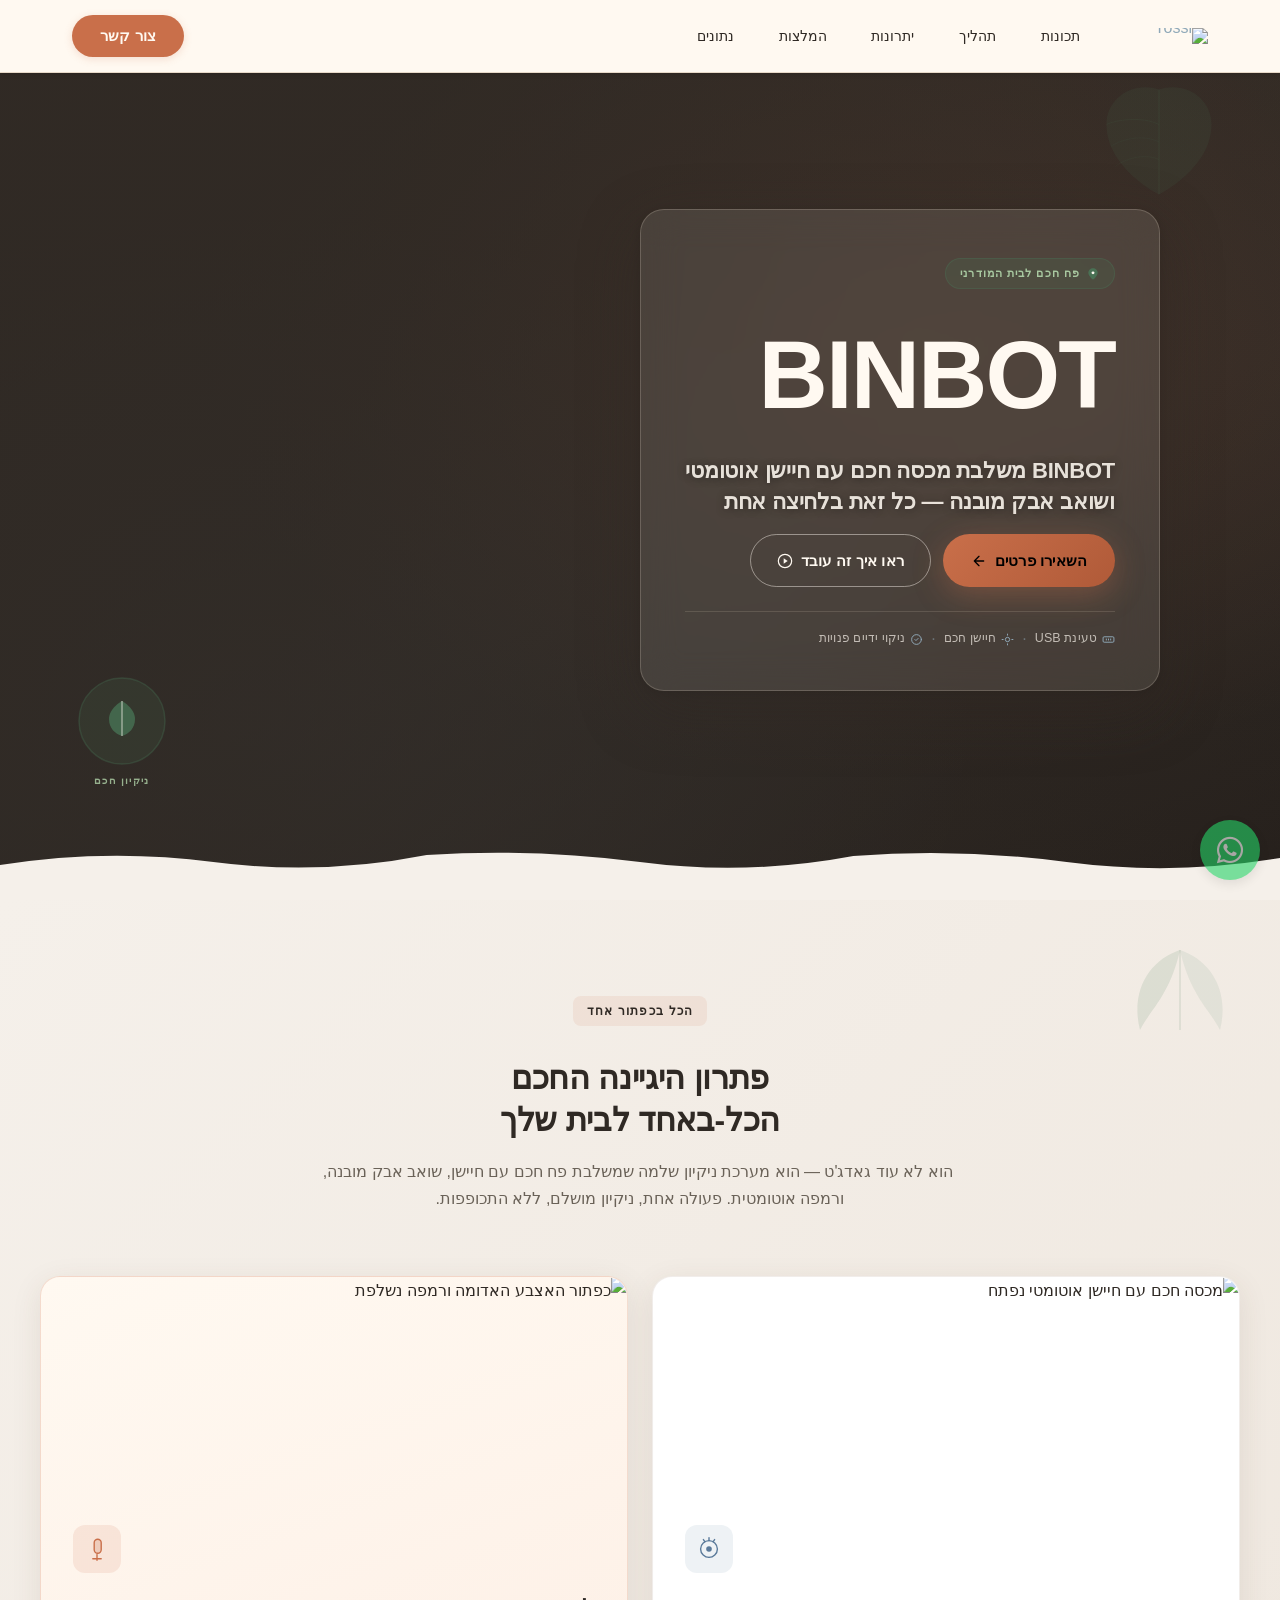
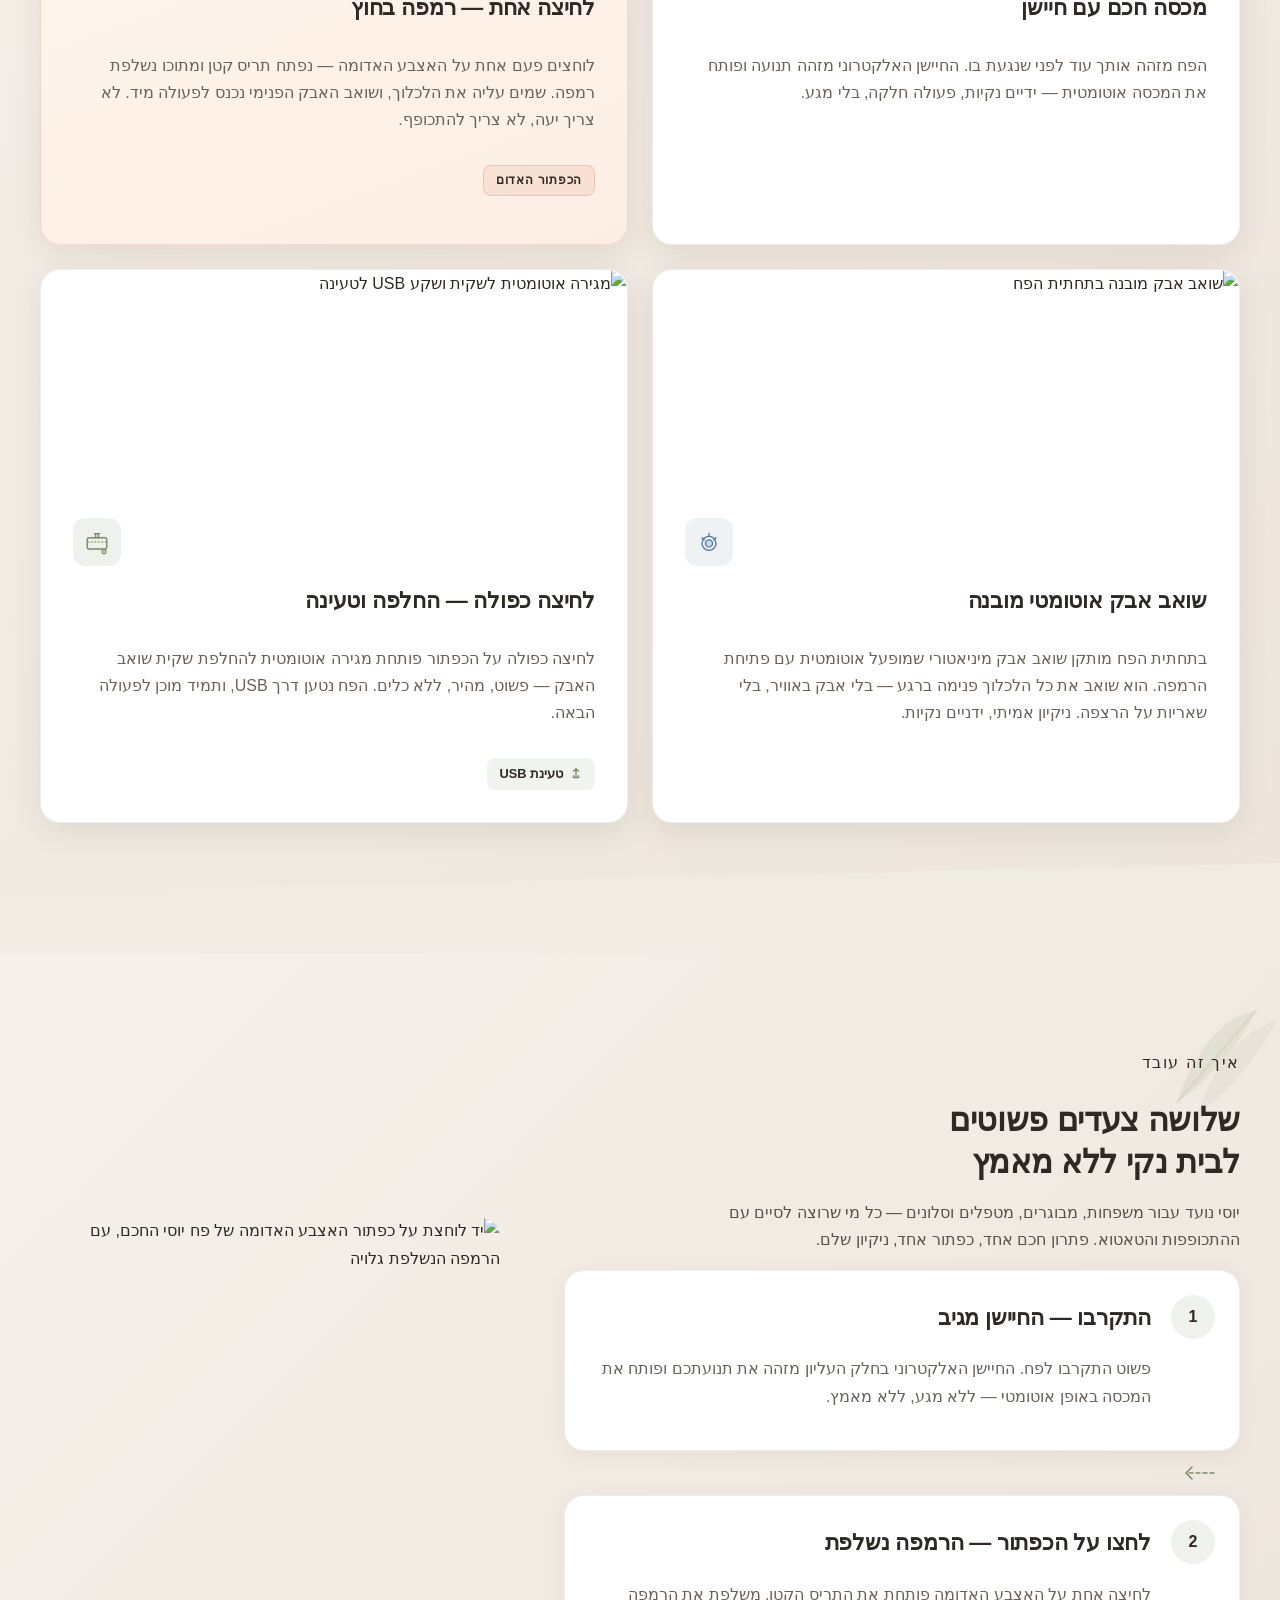
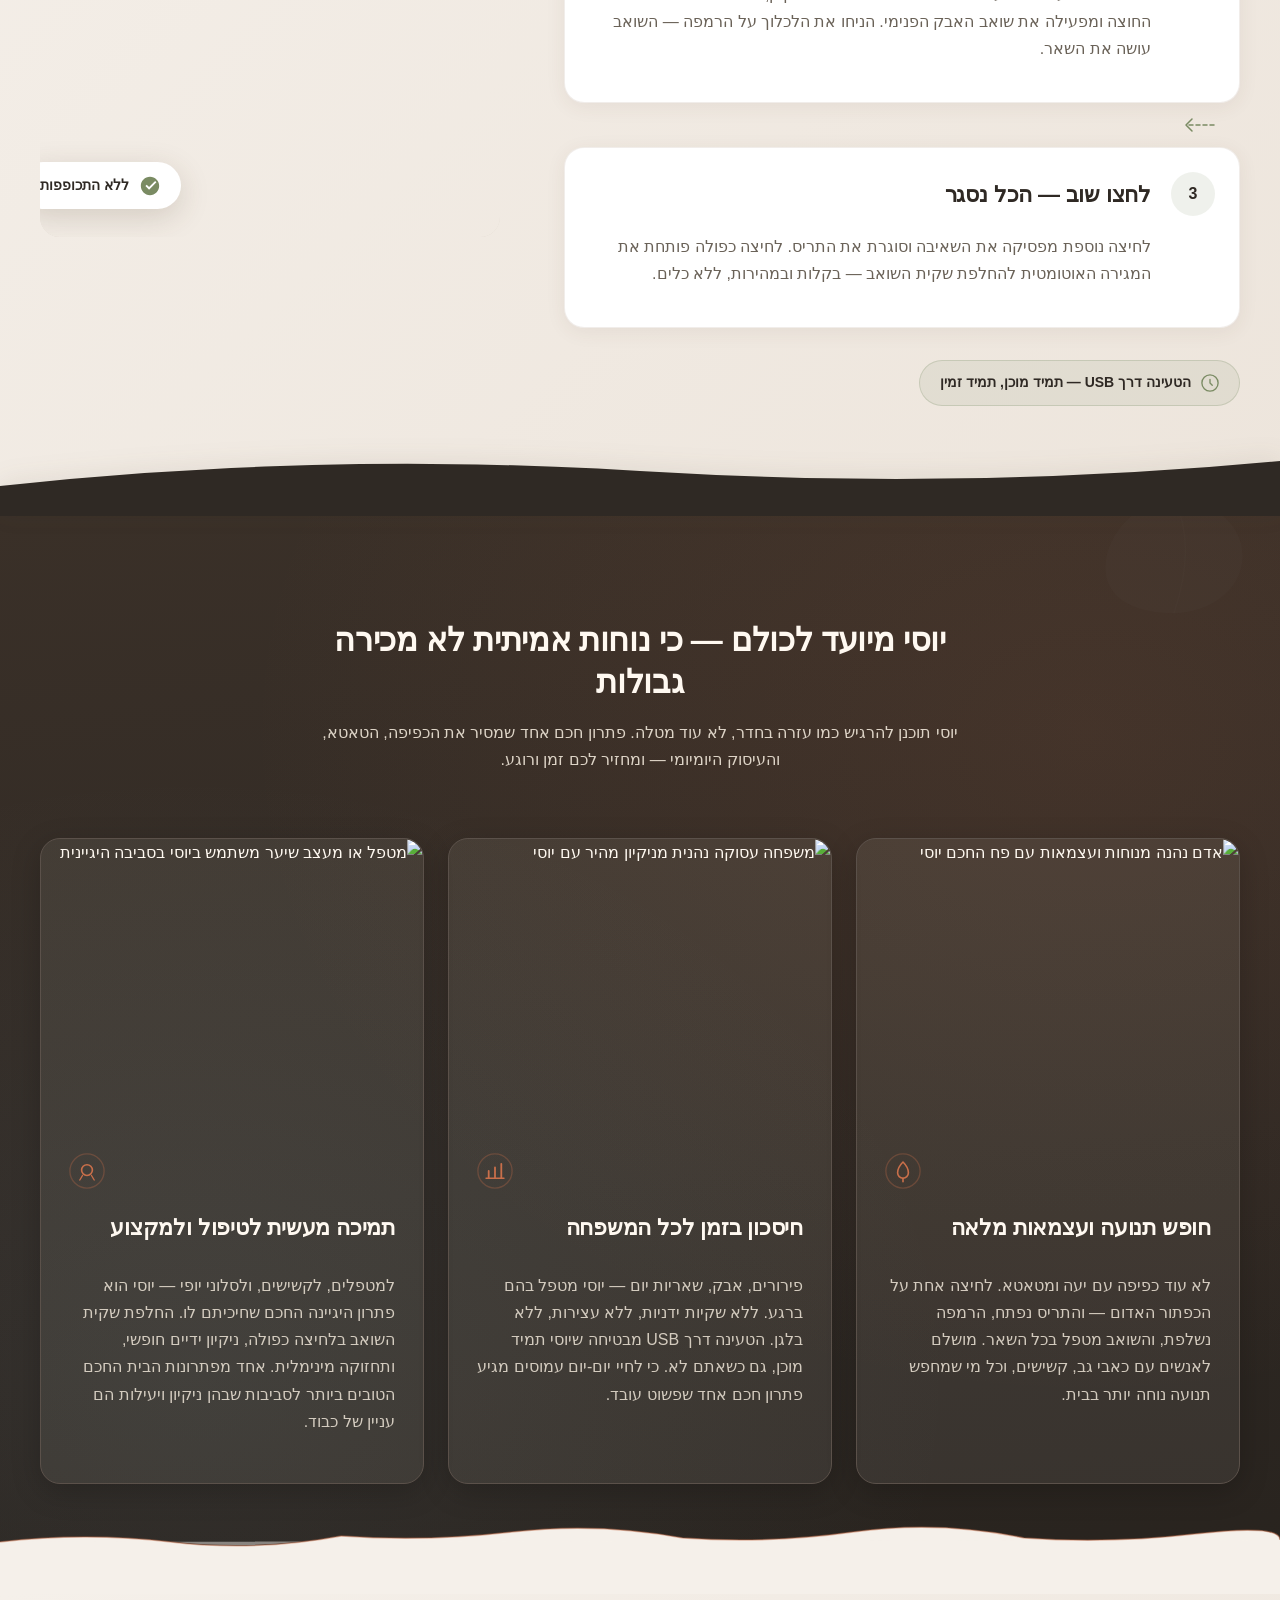
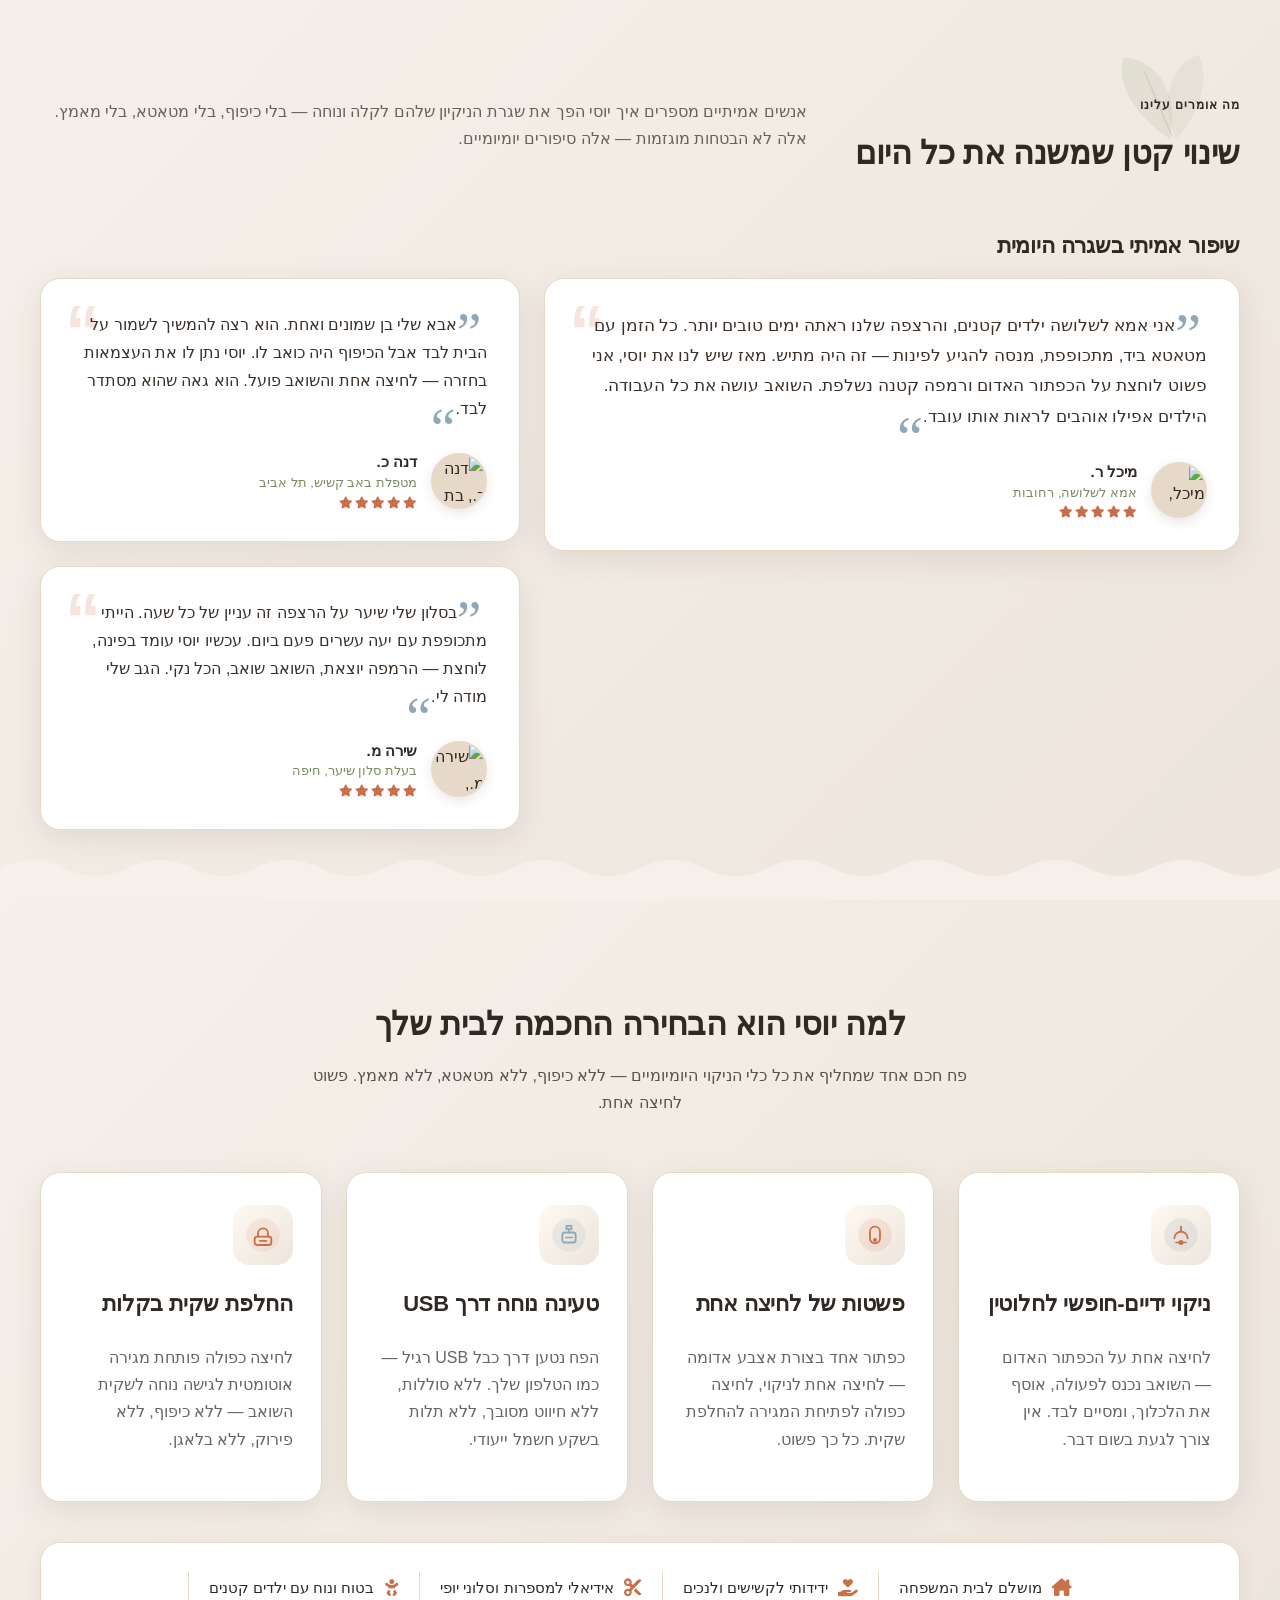
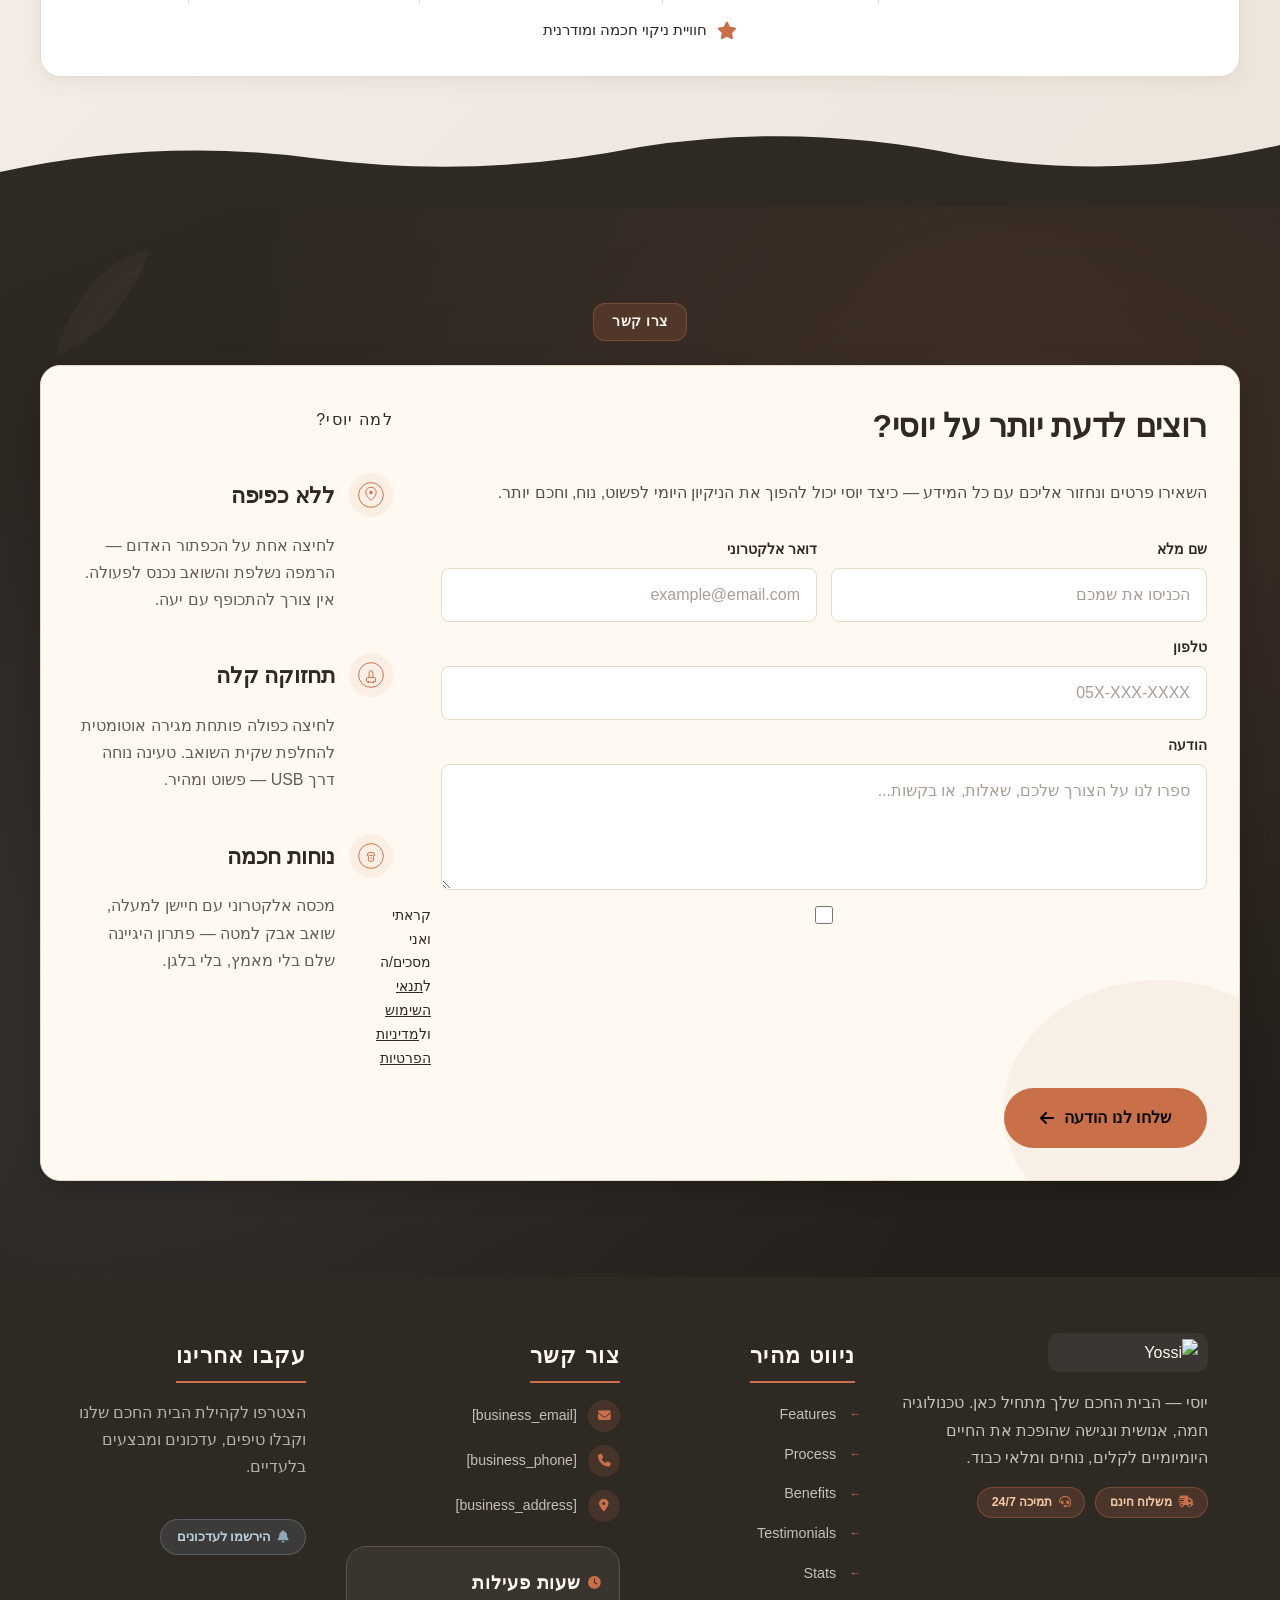
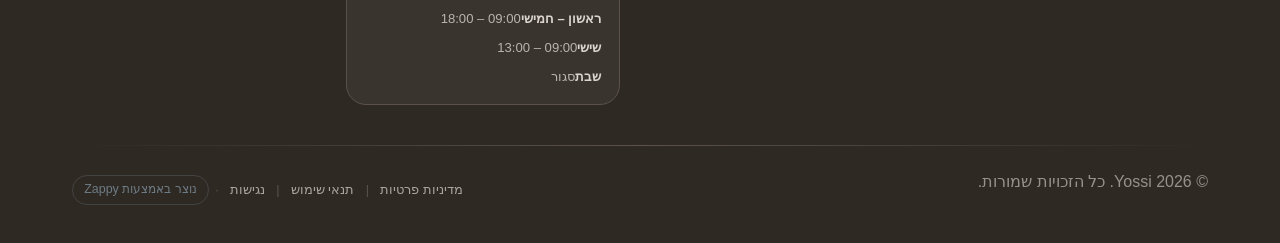
==== public/index.html @ 576d788d "Incremental sync: 1 page(s) — update_text" ====
<!doctype html><html dir="rtl" lang="he"><head><meta charset="UTF-8"><meta content="width=device-width,initial-scale=1" name="viewport"><meta content="index, follow" name="robots"><title>best smart home appliances — Yossi</title><meta content="An innovative smart trash bin that combines an electronic lid with an automatic sensor and a built-in vacuum cleaner at the bottom. With a single press of a red" name="description"><meta content="best smart home appliances, samsung smart home appliances, google smart home appliances, amazon smart home appliances" name="keywords"><link href="/assets/favicon.ico" rel="icon" type="image/x-icon"><link href="/assets/favicon-16x16.png" rel="icon" type="image/png" sizes="16x16"><link href="/assets/favicon-32x32.png" rel="icon" type="image/png" sizes="32x32"><link href="/assets/favicon-48x48.png" rel="icon" type="image/png" sizes="48x48"><link href="/assets/favicon-192x192.png" rel="icon" type="image/png" sizes="192x192"><link href="/assets/favicon-512x512.png" rel="icon" type="image/png" sizes="512x512"><link href="/assets/apple-touch-icon.png" rel="apple-touch-icon"><script>!function(){"use strict";var t="5c08ecc8-3608-48c8-a14f-b6fd048b0b84",e="https://api.zappy5.com/api/analytics/track",a=18e5,n=2592e6,o=!0,i=!0,r=!0;var s=function(){var e="zappy_visitor_"+t,a=null;try{if(a=localStorage.getItem(e)){var o=JSON.parse(a),i=Date.now();if(i-o.created<n)return o.lastSeen=i,localStorage.setItem(e,JSON.stringify(o)),o.id}}catch(t){console.warn("Zappy Analytics: LocalStorage not available")}var r="zv_"+Date.now()+"_"+Math.random().toString(36).substr(2,9);try{localStorage.setItem(e,JSON.stringify({id:r,created:Date.now(),lastSeen:Date.now()}))}catch(t){}return r}(),c=function(){var e="zappy_session_"+t,n=null;try{if(n=sessionStorage.getItem(e)){var o=JSON.parse(n),i=Date.now();if(i-o.timestamp<a)return o.timestamp=i,sessionStorage.setItem(e,JSON.stringify(o)),o.id}}catch(t){console.warn("Zappy Analytics: SessionStorage not available")}var r="zs_"+Date.now()+"_"+Math.random().toString(36).substr(2,9);try{sessionStorage.setItem(e,JSON.stringify({id:r,timestamp:Date.now()}))}catch(t){}return r}();function l(a,n){n=n||{};var o={website_id:t,event_type:a,page_path:window.location.pathname,referrer:document.referrer||"direct",visitor_id:s,session_id:c,metadata:n};if(navigator.sendBeacon){var i=new Blob([JSON.stringify(o)],{type:"application/json"});navigator.sendBeacon(e,i)}else fetch(e,{method:"POST",headers:{"Content-Type":"application/json"},body:JSON.stringify(o),keepalive:!0}).catch(function(t){console.warn("Zappy Analytics: Failed to track event",t)})}o&&l("pageview",{title:document.title,url:window.location.href}),i&&document.addEventListener("click",function(t){var e=t.target;if("BUTTON"===e.tagName||e.closest("button")){var a="BUTTON"===e.tagName?e:e.closest("button");l("click",{element:"button",text:a.textContent.trim().substring(0,100),id:a.id||null,class:a.className||null})}else if("A"===e.tagName||e.closest("a")){var n="A"===e.tagName?e:e.closest("a");l("navigation",{element:"link",text:n.textContent.trim().substring(0,100),href:n.href,external:n.hostname!==window.location.hostname})}},!0),r&&document.addEventListener("submit",function(t){var e=t.target;l("form_submit",{form_id:e.id||null,form_name:e.name||null,form_action:e.action||null,form_method:e.method||"GET"})},!0);var d=Date.now();window.addEventListener("beforeunload",function(){l("page_unload",{time_on_page:Math.floor((Date.now()-d)/1e3),page_path:window.location.pathname})}),window.zappyAnalytics={track:l,getVisitorId:function(){return s},getSessionId:function(){return c}}}()</script><meta content="best smart home appliances — Yossi" property="og:title"><meta content="An innovative smart trash bin that combines an electronic lid with an automatic sensor and a built-in vacuum cleaner at the bottom. With a single press of a red" property="og:description"><meta content="summary_large_image" name="twitter:card"><meta content="best smart home appliances — Yossi" name="twitter:title"><meta content="An innovative smart trash bin that combines an electronic lid with an automatic sensor and a built-in vacuum cleaner at the bottom. With a single press of a red" name="twitter:description"><meta content="website" property="og:type"><meta content="he_IL" property="og:locale"><link href="https://cdnjs.cloudflare.com/ajax/libs/font-awesome/6.4.0/css/all.min.css" rel="stylesheet"><style>.skip-link{position:absolute;top:0;left:0;transform:translateY(-200%);padding:12px 18px;background:var(--bg-dark,#1a1a1a);color:var(--text-light,#fff);font-weight:600;border-radius:0 0 8px 0;z-index:10000}.skip-link:focus{transform:none;outline:2px solid var(--ring,#fff);outline-offset:2px}:focus-visible{outline:2px solid var(--ring,currentColor);outline-offset:3px}</style><link href="/assets/favicon.ico" rel="icon" type="image/x-icon"><link href="/assets/favicon-16x16.png" rel="icon" type="image/png" sizes="16x16"><link href="/assets/favicon-32x32.png" rel="icon" type="image/png" sizes="32x32"><link href="/assets/favicon-48x48.png" rel="icon" type="image/png" sizes="48x48"><link href="/assets/favicon-192x192.png" rel="icon" type="image/png" sizes="192x192"><link href="/assets/favicon-512x512.png" rel="icon" type="image/png" sizes="512x512"><link href="/assets/apple-touch-icon.png" rel="apple-touch-icon"><link href="https://cdn.jsdelivr.net/npm/vanilla-cookieconsent@3/dist/cookieconsent.css" rel="stylesheet"><script src="https://cdn.jsdelivr.net/npm/vanilla-cookieconsent@3/dist/cookieconsent.umd.js"></script><script src="https://cdn.jsdelivr.net/gh/mickidum/acc_toolbar/acctoolbar/acctoolbar.min.js"></script><link href="/styles.css" rel="stylesheet"><style id="zappy-dropdown-submenu-styles">#navMenu li:has(.sub-menu),.nav-menu li:has(.sub-menu),.navbar li:has(.sub-menu),nav li:has(.sub-menu){position:relative}#navMenu .sub-menu,.nav-menu .sub-menu,.navbar .sub-menu,nav .sub-menu{display:block!important;position:absolute!important;top:100%;left:0;min-width:220px;background:#fff;border-radius:8px;box-shadow:0 8px 25px rgba(0,0,0,.15);padding:8px 0;opacity:0;visibility:hidden;transform:translateY(10px);transition:all .3s ease;z-index:1000;list-style:none;pointer-events:none}#navMenu li:hover>.sub-menu,.nav-menu li:hover>.sub-menu,.navbar li:hover>.sub-menu,nav li:hover>.sub-menu{opacity:1!important;visibility:visible!important;transform:translateY(0)!important;pointer-events:auto!important}.sub-menu li{list-style:none;margin:0;padding:0}.sub-menu a{display:block!important;padding:10px 16px!important;color:var(--text-dark,#333)!important;font-weight:500;text-decoration:none;white-space:nowrap;transition:background-color .2s}.sub-menu .zappy-nav-child>a{padding-left:28px!important;font-size:.9em!important;opacity:.85!important}[dir=rtl] .sub-menu .zappy-nav-child>a,html[lang=ar] .sub-menu .zappy-nav-child>a,html[lang=he] .sub-menu .zappy-nav-child>a{padding-left:10px!important;padding-right:28px!important}.sub-menu .zappy-nav-parent>a{font-weight:600!important}.sub-menu a:hover{background-color:#f5f5f5}[dir=rtl] .nav-menu .sub-menu,[dir=rtl] .navbar .sub-menu,[dir=rtl] nav .sub-menu,html[lang=ar] .nav-menu .sub-menu,html[lang=ar] .navbar .sub-menu,html[lang=ar] nav .sub-menu,html[lang=he] .nav-menu .sub-menu,html[lang=he] .navbar .sub-menu,html[lang=he] nav .sub-menu{left:auto!important;right:0!important}.sub-menu:empty,.sub-menu:not(:has(li)):not(:has(> a)),.sub-menu:not(:has(li:not(.zappy-hidden-menu-item))):not(:has(> a)){display:none!important;opacity:0!important;visibility:hidden!important;pointer-events:none!important}li:has(.menu-group-title):hover>.sub-menu{opacity:1!important;visibility:visible!important;transform:translateY(0)!important;pointer-events:auto!important}#navMenu>li>.menu-group-title,.nav-menu>li>.menu-group-title{display:inline-block;padding:.5rem 1rem;cursor:default;user-select:none}@media (max-width:768px){#navMenu .sub-menu,.nav-menu .sub-menu,.navbar .sub-menu,nav .sub-menu{position:static!important;transform:none!important;box-shadow:none!important;background:0 0!important;max-height:0;overflow:hidden;opacity:0;visibility:hidden;transition:max-height .3s ease,opacity .3s ease;padding:0!important;border-radius:0!important}#navMenu .sub-menu.mobile-expanded,.nav-menu .sub-menu.mobile-expanded,.navbar .sub-menu.mobile-expanded{max-height:none!important;overflow-y:visible!important;opacity:1!important;visibility:visible!important;padding:8px 0 8px 16px!important}[dir=rtl] .sub-menu.mobile-expanded,html[lang=he] .sub-menu.mobile-expanded{padding:8px 16px 8px 0!important}#navMenu li:hover>.sub-menu,.nav-menu li:hover>.sub-menu,.navbar li:hover>.sub-menu,nav li:hover>.sub-menu{opacity:0;visibility:hidden;pointer-events:none}#navMenu li>.sub-menu.mobile-expanded,.nav-menu li>.sub-menu.mobile-expanded,.navbar li>.sub-menu.mobile-expanded,nav li>.sub-menu.mobile-expanded{opacity:1!important;visibility:visible!important;pointer-events:auto!important}#navMenu li:has(.sub-menu),.nav-menu li:has(.sub-menu),.navbar li:has(.sub-menu),nav li:has(.sub-menu){display:flex!important;flex-wrap:wrap!important;align-items:center!important;position:relative!important;min-height:44px!important}#navMenu li:has(.sub-menu)>a,.nav-menu li:has(.sub-menu)>a,.navbar li:has(.sub-menu)>a,nav li:has(.sub-menu)>a{flex:1!important;min-width:0!important}#navMenu li:has(.sub-menu)>.menu-group-title,.nav-menu li:has(.sub-menu)>.menu-group-title,.navbar li:has(.sub-menu)>.menu-group-title,nav li:has(.sub-menu)>.menu-group-title{flex:1!important;min-width:0!important;padding:0!important;line-height:inherit!important}#navMenu li:has(.sub-menu)>.sub-menu,.nav-menu li:has(.sub-menu)>.sub-menu,.navbar li:has(.sub-menu)>.sub-menu,nav li:has(.sub-menu)>.sub-menu{flex-basis:100%!important;width:100%!important}#navMenu li:has(.sub-menu)>a [class*=arrow],#navMenu li:has(.sub-menu)>a [class*=chevron],.nav-menu li:has(.sub-menu)>a .fa-angle-down,.nav-menu li:has(.sub-menu)>a .fa-chevron-down,.nav-menu li:has(.sub-menu)>a [class*=arrow],.nav-menu li:has(.sub-menu)>a [class*=chevron],nav li:has(.sub-menu)>a [class*=arrow],nav li:has(.sub-menu)>a [class*=chevron]{display:none!important;visibility:hidden!important}.mobile-submenu-toggle{display:flex!important;align-items:center!important;justify-content:center!important;width:44px!important;height:auto!important;background:0 0!important;border:none!important;cursor:pointer!important;color:var(--text-dark)!important;position:static!important;flex-shrink:0!important;align-self:stretch!important;z-index:2!important;padding:0!important;margin:0!important}.mobile-submenu-toggle::after{content:''!important;width:0!important;height:0!important;border-left:6px solid transparent!important;border-right:6px solid transparent!important;border-top:7px solid currentColor!important;transition:transform .3s ease!important}.mobile-submenu-toggle.expanded::after{transform:rotate(180deg)!important}.sub-menu a{padding:10px 0!important;display:block!important;color:var(--text-dark)!important;white-space:normal!important}.sub-menu .zappy-nav-child>a{padding-left:28px!important;font-size:.9em!important;opacity:.85!important}[dir=rtl] .sub-menu .zappy-nav-child>a,html[lang=ar] .sub-menu .zappy-nav-child>a,html[lang=he] .sub-menu .zappy-nav-child>a{padding-left:0!important;padding-right:28px!important}.sub-menu .zappy-nav-parent>a{font-weight:600!important}#navMenu.active,.nav-menu.active{max-width:100vw!important;overflow-x:hidden!important;box-sizing:border-box!important}.navbar .sub-menu li a,.zappy-products-dropdown .sub-menu a,nav.navbar .sub-menu li a{color:var(--text-dark)!important}}@media (min-width:769px){.mobile-submenu-toggle{display:none!important}}</style><style id="zappy-widget-visibility">html[dir=rtl] .whatsapp-float{right:20px!important;left:auto!important}html:not([dir]) .whatsapp-float,html[dir=ltr] .whatsapp-float{left:20px!important;right:auto!important}html[dir=rtl] #mic-access-tool-general-button,html[dir=rtl] #mic-init-access-tool #mic-access-tool-general-button,html[dir=rtl] #mic-init-access-tool .mic-access-tool-general-button,html[dir=rtl] ._access-icon,html[dir=rtl] .mic-access-tool-general-button{left:20px!important;right:auto!important}html:not([dir]) #mic-access-tool-general-button,html:not([dir]) #mic-init-access-tool #mic-access-tool-general-button,html:not([dir]) #mic-init-access-tool .mic-access-tool-general-button,html:not([dir]) ._access-icon,html:not([dir]) .mic-access-tool-general-button,html[dir=ltr] #mic-access-tool-general-button,html[dir=ltr] #mic-init-access-tool #mic-access-tool-general-button,html[dir=ltr] #mic-init-access-tool .mic-access-tool-general-button,html[dir=ltr] ._access-icon,html[dir=ltr] .mic-access-tool-general-button{right:20px!important;left:auto!important}@media (max-width:768px){.whatsapp-float{display:flex!important}}@media (min-width:769px){.whatsapp-float{display:flex!important}}@media (max-width:768px){#mic-access-tool-general-button,#mic-init-access-tool #mic-access-tool-general-button,#mic-init-access-tool .mic-access-tool-general-button,._access-icon,.mic-access-tool-general-button{display:flex!important;visibility:visible!important;opacity:1!important;pointer-events:auto!important}#mic-access-tool-box.opened-mic-access-tool,#mic-init-access-tool #mic-access-tool-box.opened-mic-access-tool,.mic-access-tool-box.opened-mic-access-tool{visibility:visible!important;opacity:1!important;pointer-events:auto!important}}@media (min-width:769px){#mic-access-tool-general-button,#mic-init-access-tool #mic-access-tool-general-button,#mic-init-access-tool .mic-access-tool-general-button,._access-icon,.mic-access-tool-general-button{display:flex!important;visibility:visible!important;opacity:1!important;pointer-events:auto!important}#mic-access-tool-box.opened-mic-access-tool,#mic-init-access-tool #mic-access-tool-box.opened-mic-access-tool,.mic-access-tool-box.opened-mic-access-tool{visibility:visible!important;opacity:1!important;pointer-events:auto!important}}</style></head><body><a href="#main" class="skip-link">דלג לתוכן הראשי</a><nav class="navbar" dir="rtl"><button class="mobile-toggle" aria-label="Menu" id="mobileToggle"><svg viewBox="0 0 24 24" fill="none" height="24" width="24" class="hamburger-icon"><path d="M3 12h18M3 6h18M3 18h18" stroke="currentColor" stroke-width="2" stroke-linecap="round"></path></svg> <svg viewBox="0 0 24 24" fill="none" height="24" width="24" class="close-icon" style="display:none"><path d="M18 6L6 18M6 6l12 12" stroke="currentColor" stroke-width="2" stroke-linecap="round"></path></svg></button> <button class="phone-header-btn" aria-label="Call" data-phone="[business_phone]"><svg viewBox="0 0 24 24" fill="currentColor" height="20" width="20"><path d="M22 16.92v3a2 2 0 0 1-2.18 2 19.79 19.79 0 0 1-8.63-3.07 19.5 19.5 0 0 1-6-6 19.79 19.79 0 0 1-3.07-8.67A2 2 0 0 1 4.11 2h3a2 2 0 0 1 2 1.72 12.84 12.84 0 0 0 .7 2.81 2 2 0 0 1-.45 2.11L8.09 9.91a16 16 0 0 0 6 6l1.27-1.27a2 2 0 0 1 2.11-.45 12.84 12.84 0 0 0 2.81.7A2 2 0 0 1 22 16.92z"></path></svg></button><div class="nav-container"><div class="nav-right-group"><div class="nav-brand"><a href="/" class="logo-link"><img alt="Yossi" src="/assets/site-----image-1.webp" class="logo"></a></div><ul class="nav-menu" id="navMenu"><li><a href="#features">תכונות</a></li><li><a href="#process">תהליך</a></li><li><a href="#benefits">יתרונות</a></li><li><a href="#testimonials">המלצות</a></li><li><a href="#stats">נתונים</a></li></ul></div><div class="nav-cta-container"><a href="#cta" class="nav-cta-btn">צור קשר</a></div></div></nav><script>window.addEventListener("load",function(){const e=document.querySelector(".navbar, nav, header");if(!e)return void console.log("[Navbar] Navbar element not found");let t=document.getElementById("mobileToggle")||document.querySelector(".mobile-toggle")||document.querySelector(".hamburger")||document.querySelector(".hamburger-menu")||document.querySelector(".menu-toggle")||document.querySelector(".burger-menu")||document.querySelector('[aria-label="Menu"]')||document.querySelector('[aria-label="תפריט"]');const n=document.querySelector(".phone-header-btn"),o=window.getComputedStyle(e);let r=o.backgroundColor;if(console.log("[Navbar] Initial navbar background:",r),"transparent"===r||"rgba(0, 0, 0, 0)"===r||r.startsWith("rgba")&&r.includes(", 0)")){const e=o.backgroundImage;if(e&&"none"!==e)console.log("[Navbar] Navbar has background image/gradient, using dark text"),r="rgb(240, 240, 240)";else{const e=window.getComputedStyle(document.body).backgroundColor;console.log("[Navbar] Navbar transparent, using body background:",e),r=e}}const a=r.match(/\d+/g);if(a&&a.length>=3){const e=(.299*parseInt(a[0])+.587*parseInt(a[1])+.114*parseInt(a[2]))/255;console.log("[Navbar] Mobile button colors preserved from Claude CSS (luminance:",e.toFixed(2)+")");const o=document.createElement("style");o.id="zappy-mobile-nav-fix";document.documentElement.lang;document.documentElement.dir,o.textContent='\n        /* Hide mobile buttons on desktop, show only on mobile */\n        @media (min-width: 769px) {\n          .mobile-toggle,\n          .phone-header-btn {\n            display: none !important;\n          }\n        }\n        \n        /* Show and position mobile buttons correctly on mobile */\n        @media (max-width: 768px) {\n          .navbar,\n          nav.navbar {\n            min-height: 70px !important;\n          }\n\n          .mobile-toggle,\n          .phone-header-btn {\n            position: absolute !important;\n            top: 0 !important;\n            bottom: 0 !important;\n            margin-top: auto !important;\n            margin-bottom: auto !important;\n            transform: none !important;\n            z-index: 1001 !important;\n            display: flex !important;\n            align-items: center !important;\n            justify-content: center !important;\n            width: 36px !important;\n            height: 36px !important;\n            border-radius: 50% !important;\n            border: none !important;\n            cursor: pointer !important;\n            padding: 6px !important;\n            background: none !important;\n            color: var(--nav-text, var(--text-dark)) !important;\n            touch-action: manipulation !important;\n            -webkit-tap-highlight-color: transparent !important;\n          }\n\n          html[data-zappy-site-type="ecommerce"] .phone-header-btn,\n          body[data-zappy-site-type="ecommerce"] .phone-header-btn,\n          html[data-zappy-site-type="ecommerce"] header .phone-header-btn,\n          html[data-zappy-site-type="ecommerce"] nav .phone-header-btn {\n            display: none !important;\n            visibility: hidden !important;\n            width: 0 !important;\n            height: 0 !important;\n            min-width: 0 !important;\n            overflow: hidden !important;\n          }\n          \n          /* LTR positioning (default): hamburger LEFT, phone RIGHT */\n          html:not([dir="rtl"]):not([lang="he"]):not([lang="ar"]) .mobile-toggle,\n          html[dir="ltr"] .mobile-toggle {\n            left: 12px !important;\n            right: auto !important;\n          }\n          html:not([dir="rtl"]):not([lang="he"]):not([lang="ar"]) .phone-header-btn,\n          html[dir="ltr"] .phone-header-btn {\n            right: 12px !important;\n            left: auto !important;\n          }\n          \n          /* RTL positioning: hamburger RIGHT, phone LEFT */\n          html[dir="rtl"] .mobile-toggle,\n          html[lang="he"] .mobile-toggle,\n          html[lang="ar"] .mobile-toggle {\n            right: 12px !important;\n            left: auto !important;\n          }\n          html[dir="rtl"] .phone-header-btn,\n          html[lang="he"] .phone-header-btn,\n          html[lang="ar"] .phone-header-btn {\n            left: 12px !important;\n            right: auto !important;\n          }\n          \n          /* CRITICAL: Ensure nav-container has min-height on mobile */\n          /* All children are positioned absolutely/fixed on mobile, so height:auto collapses to 0 */\n          .nav-container {\n            min-height: 70px !important;\n            position: relative !important;\n          }\n          \n          /* Ensure SVG icons are properly sized and inherit color */\n          .mobile-toggle svg,\n          .phone-header-btn svg {\n            width: 24px !important;\n            height: 24px !important;\n            /* Don\'t force display - let JavaScript control hamburger/close toggle */\n          }\n          \n          /* Reset nav-cta-container on mobile - remove desktop box-shadow/padding */\n          /* that creates a visible ghost box when CTA button is hidden */\n          .nav-cta-container {\n            box-shadow: none !important;\n            padding: 0 !important;\n          }\n          \n          /* Hide nav-cta-container entirely on mobile when there\'s no lang-switcher */\n          /* (only the CTA button is inside, and it\'s hidden on mobile) */\n          .nav-cta-container:not(:has(.lang-switcher)) {\n            display: none !important;\n          }\n          \n          /* CRITICAL: Prevent hero image fade gradient from bleeding over headline text */\n          /* The .image-fade-gradient has bottom: -30px (extends below parent) */\n          /* On mobile stacked layout, this overlaps the h1 text below the image */\n          .hero-image-column {\n            overflow: hidden !important;\n          }\n          .image-fade-gradient {\n            bottom: 0 !important;\n          }\n          \n          /* Hide desktop language switcher on mobile - hamburger menu handles it */\n          /* High specificity to override stored CSS */\n          .lang-switcher,\n          .nav-cta-container .lang-switcher,\n          .nav-container .lang-switcher,\n          .navbar .lang-switcher,\n          .navbar .nav-cta-container .lang-switcher {\n            display: none !important;\n          }\n        }\n      ';const r=document.getElementById("zappy-mobile-nav-fix");r&&r.remove(),document.head.appendChild(o),console.log("[Navbar] Critical CSS injected for mobile nav positioning");const i=window.innerWidth<=768;if(t){const e=t.querySelector(".hamburger-icon"),n=t.querySelector(".close-icon");e&&(e.style.setProperty("width","24px","important"),e.style.setProperty("height","24px","important"),e.style.setProperty("display","block","important")),n&&(n.style.setProperty("width","24px","important"),n.style.setProperty("height","24px","important"),n.style.setProperty("display","none","important")),i?(t.style.setProperty("position","absolute","important"),t.style.setProperty("top","0","important"),t.style.setProperty("bottom","0","important"),t.style.setProperty("margin-top","auto","important"),t.style.setProperty("margin-bottom","auto","important"),t.style.setProperty("transform","none","important"),t.style.setProperty("z-index","1001","important"),t.style.removeProperty("left"),t.style.removeProperty("right"),console.log("[Navbar] Mobile toggle positioning applied (mobile viewport)")):(t.style.removeProperty("position"),t.style.removeProperty("top"),t.style.removeProperty("transform"),t.style.removeProperty("z-index"),t.style.removeProperty("left"),t.style.removeProperty("right"),console.log("[Navbar] Desktop viewport - cleared mobile toggle inline positioning"))}if(n){const e=n.querySelector("svg");e&&(e.style.width="24px",e.style.height="24px",e.setAttribute("width","24"),e.setAttribute("height","24")),i?(n.style.setProperty("position","absolute","important"),n.style.setProperty("top","0","important"),n.style.setProperty("bottom","0","important"),n.style.setProperty("margin-top","auto","important"),n.style.setProperty("margin-bottom","auto","important"),n.style.setProperty("transform","none","important"),n.style.setProperty("z-index","1001","important"),n.style.removeProperty("left"),n.style.removeProperty("right"),console.log("[Navbar] Phone button positioning applied (mobile viewport)")):(n.style.removeProperty("position"),n.style.removeProperty("top"),n.style.removeProperty("transform"),n.style.removeProperty("z-index"),n.style.removeProperty("left"),n.style.removeProperty("right"),console.log("[Navbar] Desktop viewport - cleared phone button inline positioning"))}}else console.log("[Navbar] Could not parse background color:",r);t=document.getElementById("mobileToggle")||document.querySelector(".mobile-toggle")||document.querySelector(".hamburger")||document.querySelector(".hamburger-menu")||document.querySelector(".menu-toggle")||document.querySelector(".burger-menu")||document.querySelector('[aria-label="Menu"]')||document.querySelector('[aria-label="תפריט"]');const i=document.getElementById("navMenu")||document.querySelector(".nav-menu")||document.querySelector(".nav-links")||document.querySelector("nav ul:not(.submenu)");if(!t||!i)return void console.log("[Navbar] Mobile toggle or menu not found:",{toggle:!!t,menu:!!i});i.id||(i.id="navMenu"),console.log("[Navbar] Initializing mobile menu...");const l=t.cloneNode(!0);t.parentNode.replaceChild(l,t);var s=0;function p(e){var t=Date.now();t-s<300||(s=t,function(e){e.preventDefault(),e.stopPropagation();const t=l.querySelector(".hamburger-icon"),n=l.querySelector(".close-icon");i.classList.contains("active")?(i.classList.remove("active"),t&&t.style.setProperty("display","block","important"),n&&n.style.setProperty("display","none","important"),document.body.style.overflow="",console.log("[Navbar] Menu closed")):(i.classList.add("active"),t&&t.style.setProperty("display","none","important"),n&&n.style.setProperty("display","block","important"),document.body.style.overflow="hidden",console.log("[Navbar] Menu opened"))}(e))}l.addEventListener("click",p),l.addEventListener("touchend",p),i.querySelectorAll("a").forEach(function(e){e.addEventListener("click",function(){if("#"===this.getAttribute("href"))return;const e=l.querySelector(".hamburger-icon"),t=l.querySelector(".close-icon");i.classList.remove("active"),e&&e.style.setProperty("display","block","important"),t&&t.style.setProperty("display","none","important"),document.body.style.overflow="",console.log("[Navbar] Menu closed (link clicked)")})});var m=i.querySelectorAll(".dropdown-toggle");m.forEach(function(e){e.addEventListener("click",function(e){e.preventDefault(),e.stopPropagation();var t=this.closest(".nav-dropdown");t&&(t.parentNode.querySelectorAll(".nav-dropdown.open").forEach(function(e){e!==t&&e.classList.remove("open")}),t.classList.toggle("open"),console.log("[Navbar] Dropdown toggled:",t.classList.contains("open")?"open":"closed"))})}),document.addEventListener("click",function(e){e.target.closest(".nav-dropdown")||document.querySelectorAll(".nav-dropdown.open").forEach(function(e){e.classList.remove("open")})}),console.log("[Navbar] Dropdown handlers initialized for "+m.length+" dropdowns"),n&&n.addEventListener("click",function(){const e=document.querySelectorAll('a[href^="tel:"]'),t=e.length>0?e[0].getAttribute("href").replace("tel:",""):"[business_phone]";window.location.href="tel:"+t,console.log("[Navbar] Phone button clicked")}),console.log("[Navbar] Mobile menu initialized successfully")})</script><main id="main"><section class="index-hero-section" data-band-index="0" data-layout-spec="בית-hero" dir="rtl" id="hero" data-hero-type="fullscreen-scrim"><div class="index-hero-bg"><img alt="פח חכם יוסי בפינת מטבח ביתית חמה" src="/assets/site-index-hero-image-1.webp" data-context="Warm lifestyle photography of an innovative smart trash bin in a cozy Israeli kitchen corner. The bin is sleek, modern, and white/light gray with a glowing red finger-shaped button on the side. Natural warm afternoon light streams through a nearby window. The scene feels homey and dignified — a clean kitchen floor, soft textures, perhaps a plant nearby. The bin lid is closed and the product looks premium and approachable. No people visible. The mood is calm, warm, and premium — not futuristic or clinical." data-placeholder="index-hero-image-1" height="700" loading="eager" width="1200" data-element-id="img-1778981484715-uic9zqq8k" data-element-type="image" data-hero-background="true" data-hero-bg="true" fetchpriority="high"></div><div class="index-hero-scrim" aria-hidden="true"></div><svg viewBox="0 0 160 160" xmlns="http://www.w3.org/2000/svg" aria-hidden="true" fill="none" data-no-icon-edit="true" class="index-hero-leaf-decor"><path d="M80 140 C80 140 20 110 20 60 C20 30 50 10 80 20 C110 10 140 30 140 60 C140 110 80 140 80 140Z" fill="#4A7A5A" opacity="0.12"></path><path d="M80 20 L80 140" stroke="#4A7A5A" stroke-width="1.5" opacity="0.15"></path><path d="M80 60 C60 50 30 55 20 60" stroke="#4A7A5A" stroke-width="1" opacity="0.12"></path><path d="M80 80 C60 70 35 78 25 85" stroke="#4A7A5A" stroke-width="1" opacity="0.10"></path><path d="M80 100 C62 92 40 100 30 108" stroke="#4A7A5A" stroke-width="1" opacity="0.09"></path></svg><div class="index-hero-container"><article class="index-hero-card"><div class="index-hero-tagline"><svg viewBox="0 0 24 24" xmlns="http://www.w3.org/2000/svg" aria-hidden="true" fill="none" height="14" width="14" data-element-type="icon" data-icon-type="svg"><path d="M12 2C8 2 4 5.5 4 10c0 5.5 8 12 8 12s8-6.5 8-12c0-4.5-4-8-8-8z" fill="#4A7A5A" opacity="0.8"></path><circle cx="12" cy="10" r="2.5" fill="#FFF9F1"></circle></svg> <span>פח חכם לבית המודרני</span></div><h1 class="index-hero-h1">BINBOT</h1><h3 class="index-hero-subtitle">BINBOT משלבת מכסה חכם עם חיישן אוטומטי ושואב אבק מובנה — כל זאת בלחיצה אחת&nbsp;</h3><div class="index-hero-ctas"><a href="#contact" class="index-hero-btn-primary" data-element-id="btn-1778981484659-rr1ltcgeh" data-element-type="button" data-native-element="true" style="color:rgb(0, 0, 0) !important"><span style="color:rgb(0, 0, 0) !important">השאירו פרטים</span> <svg viewBox="0 0 24 24" xmlns="http://www.w3.org/2000/svg" aria-hidden="true" fill="none" height="16" width="16" data-element-type="icon" data-icon-type="svg"><path d="M19 12H5M12 5l-7 7 7 7" stroke="currentColor" stroke-width="2" stroke-linecap="round" stroke-linejoin="round"></path></svg> </a><a href="#how-it-works" class="index-hero-btn-secondary" data-element-id="btn-1778981484659-blhgmq1jj" data-element-type="button" data-native-element="true"><span>ראו איך זה עובד</span> <svg viewBox="0 0 24 24" xmlns="http://www.w3.org/2000/svg" aria-hidden="true" fill="none" height="16" width="16" data-element-type="icon" data-icon-type="svg"><circle cx="12" cy="12" r="10" stroke="currentColor" stroke-width="1.8"></circle><path d="M10 8l6 4-6 4V8z" fill="currentColor"></path></svg></a></div><div class="index-hero-trust"><span class="index-hero-trust-item"><svg viewBox="0 0 24 24" xmlns="http://www.w3.org/2000/svg" aria-hidden="true" fill="none" height="13" width="13" data-element-type="icon" data-icon-type="svg"><path d="M20 7H4a2 2 0 00-2 2v6a2 2 0 002 2h16a2 2 0 002-2V9a2 2 0 00-2-2z" stroke="#8FA8B8" stroke-width="1.8"></path><path d="M12 11v2M8 11v2M16 11v2" stroke="#8FA8B8" stroke-width="1.8" stroke-linecap="round"></path></svg> טעינת USB </span><span class="index-hero-trust-dot" aria-hidden="true">·</span> <span class="index-hero-trust-item"><svg viewBox="0 0 24 24" xmlns="http://www.w3.org/2000/svg" aria-hidden="true" fill="none" height="13" width="13" data-element-type="icon" data-icon-type="svg"><circle cx="12" cy="12" r="4" stroke="#8FA8B8" stroke-width="1.8"></circle><path d="M12 2v2M12 20v2M2 12h2M20 12h2" stroke="#8FA8B8" stroke-width="1.8" stroke-linecap="round"></path></svg> חיישן חכם </span><span class="index-hero-trust-dot" aria-hidden="true">·</span> <span class="index-hero-trust-item"><svg viewBox="0 0 24 24" xmlns="http://www.w3.org/2000/svg" aria-hidden="true" fill="none" height="13" width="13" data-element-type="icon" data-icon-type="svg"><path d="M9 12l2 2 4-4M21 12a9 9 0 11-18 0 9 9 0 0118 0z" stroke="#8FA8B8" stroke-width="1.8" stroke-linecap="round" stroke-linejoin="round"></path></svg> ניקוי ידיים פנויות</span></div></article></div><div class="index-hero-badge" aria-hidden="true"><svg viewBox="0 0 90 90" xmlns="http://www.w3.org/2000/svg" aria-hidden="true" height="90" width="90" data-no-icon-edit="true"><circle cx="45" cy="45" r="43" stroke="rgba(74,122,90,0.3)" stroke-width="1.5" fill="rgba(74,122,90,0.15)"></circle><path d="M45 25 C45 25 32 32 32 43 C32 52 38 58 45 60 C52 58 58 52 58 43 C58 32 45 25 45 25Z" fill="#4A7A5A" opacity="0.7"></path><path d="M45 25 L45 60" stroke="#FFF9F1" stroke-width="1.2" opacity="0.6"></path></svg> <span class="index-hero-badge-text">ניקיון חכם</span></div><div class="index-hero-divider-wrapper"><svg viewBox="0 0 1440 80" xmlns="http://www.w3.org/2000/svg" aria-hidden="true" data-no-icon-edit="true" preserveAspectRatio="none"><path d="M0,80 L0,45 Q120,28 240,42 T480,35 Q600,28 720,42 T960,36 Q1080,28 1200,42 T1440,38 L1440,80 Z" fill="#F5F0EA"></path></svg></div></section><section class="index-features-section" data-band-index="1" data-layout-spec="בית-features" dir="rtl" id="features"><div class="ifs-leaf-accent" aria-hidden="true"><svg viewBox="0 0 120 120" xmlns="http://www.w3.org/2000/svg" aria-hidden="true" fill="none" data-no-icon-edit="true"><path d="M60 10 C30 20, 10 50, 20 90 C30 70, 50 55, 60 10Z" fill="#4A7A5A" opacity="0.13"></path><path d="M60 10 C90 20, 110 50, 100 90 C90 70, 70 55, 60 10Z" fill="#4A7A5A" opacity="0.09"></path><line opacity="0.15" stroke="#4A7A5A" stroke-width="1.5" x1="60" x2="60" y1="10" y2="90"></line></svg></div><div class="ifs-container"><div class="ifs-intro"><p><span class="ifs-eyebrow" style="color:rgb(47, 41, 36) !important">הכל בכפתור אחד</span></p><h2 class="ifs-heading">פתרון היגיינה החכם<br>הכל-באחד לבית שלך</h2><p class="ifs-subtext">&nbsp;הוא לא עוד גאדג'ט — הוא מערכת ניקיון שלמה שמשלבת פח חכם עם חיישן, שואב אבק מובנה, ורמפה אוטומטית. פעולה אחת, ניקיון מושלם, ללא התכופפות.</p></div><div class="ifs-grid"><article class="ifs-card" data-grid-item-index="0"><figure class="ifs-card-image-wrap"><img alt="מכסה חכם עם חיישן אוטומטי נפתח" src="/assets/site-index-features-image-1.webp" data-context="Close-up product photography of a sleek smart trash bin with an electronic sensor lid opening automatically. The lid is lifting upward, triggered by a motion sensor. The bin has a warm cream and matte finish, modern minimal design, soft studio lighting, shallow depth of field, premium smart home appliance aesthetic." data-placeholder="index-features-image-1" height="400" loading="lazy" width="600" decoding="async" data-element-id="img-1778981484716-mh7olwp9f" data-element-type="image"></figure><div class="ifs-card-body"><div class="ifs-card-icon ifs-icon-blue"><svg viewBox="0 0 40 40" xmlns="http://www.w3.org/2000/svg" aria-hidden="true" fill="none" height="28" width="28" data-element-type="icon" data-icon-type="svg"><path d="M20 8 C14 8, 8 13, 8 20 C8 27, 14 32, 20 32" stroke="currentColor" stroke-width="2" stroke-linecap="round"></path><path d="M20 8 C26 8, 32 13, 32 20 C32 27, 26 32, 20 32" stroke="currentColor" stroke-width="2" stroke-linecap="round"></path><circle cx="20" cy="20" r="4" fill="currentColor"></circle><path d="M20 4 L20 8" stroke="currentColor" stroke-width="2" stroke-linecap="round"></path><path d="M12 6.5 L14 9.5" stroke="currentColor" stroke-width="2" stroke-linecap="round"></path><path d="M28 6.5 L26 9.5" stroke="currentColor" stroke-width="2" stroke-linecap="round"></path></svg></div><h3 class="ifs-card-title">מכסה חכם עם חיישן</h3><p class="ifs-card-text">הפח מזהה אותך עוד לפני שנגעת בו. החיישן האלקטרוני מזהה תנועה ופותח את המכסה אוטומטית — ידיים נקיות, פעולה חלקה, בלי מגע.</p></div></article><article class="ifs-card ifs-card-accent" data-grid-item-index="1"><figure class="ifs-card-image-wrap"><img alt="כפתור האצבע האדומה ורמפה נשלפת" src="/assets/site-index-features-image-2.webp" data-context="Extreme close-up product photography of a red finger-shaped button on a smart trash bin. The button is bright red, tactile, and shaped like a fingertip. A small shutter panel is partially open below it, revealing a sliding ramp mechanism extending outward. Warm cream and terracotta tones, premium product photography, soft directional lighting." data-placeholder="index-features-image-2" height="400" loading="lazy" width="600" decoding="async" data-element-id="img-1778981484716-j9ftuc43k" data-element-type="image"></figure><div class="ifs-card-body"><div class="ifs-card-icon ifs-icon-terracotta"><svg viewBox="0 0 40 40" xmlns="http://www.w3.org/2000/svg" aria-hidden="true" fill="none" height="28" width="28" data-element-type="icon" data-icon-type="svg"><rect height="20" rx="5" width="10" x="16" y="6" fill="currentColor" opacity="0.2"></rect><rect height="20" rx="5" width="10" x="16" y="6" stroke="currentColor" stroke-width="2"></rect><path d="M20 28 L20 36" stroke="currentColor" stroke-width="2" stroke-linecap="round"></path><path d="M14 34 L26 34" stroke="currentColor" stroke-width="2" stroke-linecap="round"></path></svg></div><h3 class="ifs-card-title">לחיצה אחת — רמפה בחוץ</h3><p class="ifs-card-text">לוחצים פעם אחת על האצבע האדומה — נפתח תריס קטן ומתוכו נשלפת רמפה. שמים עליה את הלכלוך, ושואב האבק הפנימי נכנס לפעולה מיד. לא צריך יעה, לא צריך להתכופף.</p><p class="zappy-editable"><span class="ifs-badge" style="color:rgb(47, 41, 36) !important">הכפתור האדום</span></p></div></article><article class="ifs-card" data-grid-item-index="2"><figure class="ifs-card-image-wrap"><img alt="שואב אבק מובנה בתחתית הפח" src="/assets/site-index-features-image-3.webp" data-context="Product photography showing the bottom section of a smart trash bin with a built-in vacuum cleaner mechanism. The base is open, revealing a compact vacuum unit with intake vents. Clean studio background, warm cream tones, technical yet approachable aesthetic, soft shadows highlighting the engineering detail, smart home appliance product shot." data-placeholder="index-features-image-3" height="400" loading="lazy" width="600" decoding="async" data-element-id="img-1778981484717-l5zo3gcqv" data-element-type="image"></figure><div class="ifs-card-body"><div class="ifs-card-icon ifs-icon-blue"><svg viewBox="0 0 40 40" xmlns="http://www.w3.org/2000/svg" aria-hidden="true" fill="none" height="28" width="28" data-element-type="icon" data-icon-type="svg"><circle cx="20" cy="22" r="10" stroke="currentColor" stroke-width="2"></circle><circle cx="20" cy="22" r="5" fill="currentColor" opacity="0.2"></circle><circle cx="20" cy="22" r="5" stroke="currentColor" stroke-width="2"></circle><path d="M20 8 L20 12" stroke="currentColor" stroke-width="2" stroke-linecap="round"></path><path d="M10 14 L13 17" stroke="currentColor" stroke-width="2" stroke-linecap="round"></path><path d="M30 14 L27 17" stroke="currentColor" stroke-width="2" stroke-linecap="round"></path></svg></div><h3 class="ifs-card-title">שואב אבק אוטומטי מובנה</h3><p class="ifs-card-text">בתחתית הפח מותקן שואב אבק מיניאטורי שמופעל אוטומטית עם פתיחת הרמפה. הוא שואב את כל הלכלוך פנימה ברגע — בלי אבק באוויר, בלי שאריות על הרצפה. ניקיון אמיתי, ידניים נקיות.</p></div></article><article class="ifs-card" data-grid-item-index="3"><figure class="ifs-card-image-wrap"><img alt="מגירה אוטומטית לשקית ושקע USB לטעינה" src="/assets/site-index-features-image-4.webp" data-context="Close-up product photography of a smart trash bin with a drawer sliding open automatically, revealing a vacuum bag compartment inside. A USB charging cable is plugged into a port on the side of the bin. The bin has a warm cream matte finish, modern minimal design, clean studio lighting, smart home product photography." data-placeholder="index-features-image-4" height="400" loading="lazy" width="600" decoding="async" data-element-id="img-1778981484717-s5z97sk45" data-element-type="image"></figure><div class="ifs-card-body"><div class="ifs-card-icon ifs-icon-muted"><svg viewBox="0 0 40 40" xmlns="http://www.w3.org/2000/svg" aria-hidden="true" fill="none" height="28" width="28" data-element-type="icon" data-icon-type="svg"><rect height="16" rx="3" width="28" x="6" y="14" stroke="currentColor" stroke-width="2"></rect><path d="M6 20 L34 20" stroke="currentColor" stroke-width="1.5" stroke-dasharray="3 2"></path><path d="M18 8 L18 14" stroke="currentColor" stroke-width="2" stroke-linecap="round"></path><path d="M22 8 L22 14" stroke="currentColor" stroke-width="2" stroke-linecap="round"></path><path d="M16 8 L24 8" stroke="currentColor" stroke-width="2" stroke-linecap="round"></path><circle cx="30" cy="34" r="3" fill="currentColor" opacity="0.3"></circle><circle cx="30" cy="34" r="3" stroke="currentColor" stroke-width="1.5"></circle></svg></div><h3 class="ifs-card-title">לחיצה כפולה — החלפה וטעינה</h3><p class="ifs-card-text">לחיצה כפולה על הכפתור פותחת מגירה אוטומטית להחלפת שקית שואב האבק — פשוט, מהיר, ללא כלים. הפח נטען דרך USB, ותמיד מוכן לפעולה הבאה.</p><div class="ifs-usb-tag"><svg viewBox="0 0 16 16" xmlns="http://www.w3.org/2000/svg" aria-hidden="true" fill="none" height="14" width="14" data-element-type="icon" data-icon-type="svg"><path d="M8 2 L8 12M5 5 L8 2 L11 5" stroke="currentColor" stroke-width="1.5" stroke-linecap="round" stroke-linejoin="round"></path><path d="M5 10 L5 12 L11 12 L11 10" stroke="currentColor" stroke-width="1.5" stroke-linecap="round" stroke-linejoin="round"></path></svg> <span style="color:rgb(47, 41, 36) !important">טעינת USB</span></div></div></article></div></div><div class="ifs-divider-wrapper"><svg viewBox="0 0 1200 90" xmlns="http://www.w3.org/2000/svg" aria-hidden="true" data-no-icon-edit="true" preserveAspectRatio="none"><path d="M0,90 L0,30 L1200,0 L1200,90 Z" fill="#F0EBE3"></path></svg></div></section><section class="index-process-section" data-band-index="2" data-layout-spec="בית-process" dir="rtl" id="process"><svg viewBox="0 0 120 100" xmlns="http://www.w3.org/2000/svg" aria-hidden="true" fill="none" data-no-icon-edit="true" class="ips-leaf-accent"><path d="M20,80 Q40,20 80,10 Q60,50 20,80Z" fill="#7A8B63" opacity="0.12"></path><path d="M35,90 Q55,30 95,18 Q75,58 35,90Z" fill="#7A8B63" opacity="0.08"></path><line opacity="0.1" stroke="#7A8B63" stroke-width="1.5" x1="20" x2="80" y1="80" y2="10"></line></svg><div class="ips-container"><div class="ips-content-col"><p class="ips-eyebrow">איך זה עובד</p><h2 class="ips-heading">שלושה צעדים פשוטים<br>לבית נקי ללא מאמץ</h2><p class="ips-intro">יוסי נועד עבור משפחות, מבוגרים, מטפלים וסלונים — כל מי שרוצה לסיים עם ההתכופפות והטאטוא. פתרון חכם אחד, כפתור אחד, ניקיון שלם.</p><div class="ips-steps"><div class="ips-step"><div class="ips-step-marker"><span class="ips-step-num">1</span></div><div class="ips-step-body"><h3 class="ips-step-title">התקרבו — החיישן מגיב</h3><p class="ips-step-text">פשוט התקרבו לפח. החיישן האלקטרוני בחלק העליון מזהה את תנועתכם ופותח את המכסה באופן אוטומטי — ללא מגע, ללא מאמץ.</p></div></div><div class="ips-arrow" aria-hidden="true"><svg viewBox="0 0 40 24" xmlns="http://www.w3.org/2000/svg" aria-hidden="true" fill="none" height="24" width="40" data-no-icon-edit="true"><path d="M36,12 L8,12" stroke="#7A8B63" stroke-width="1.5" stroke-linecap="round" stroke-dasharray="4 3"></path><path d="M14,6 L8,12 L14,18" stroke="#7A8B63" stroke-width="1.5" stroke-linecap="round" stroke-linejoin="round"></path></svg></div><div class="ips-step"><div class="ips-step-marker"><span class="ips-step-num">2</span></div><div class="ips-step-body"><h3 class="ips-step-title">לחצו על הכפתור — הרמפה נשלפת</h3><p class="ips-step-text">לחיצה אחת על האצבע האדומה פותחת את התריס הקטן, משלפת את הרמפה החוצה ומפעילה את שואב האבק הפנימי. הניחו את הלכלוך על הרמפה — השואב עושה את השאר.</p></div></div><div class="ips-arrow" aria-hidden="true"><svg viewBox="0 0 40 24" xmlns="http://www.w3.org/2000/svg" aria-hidden="true" fill="none" height="24" width="40" data-no-icon-edit="true"><path d="M36,12 L8,12" stroke="#7A8B63" stroke-width="1.5" stroke-linecap="round" stroke-dasharray="4 3"></path><path d="M14,6 L8,12 L14,18" stroke="#7A8B63" stroke-width="1.5" stroke-linecap="round" stroke-linejoin="round"></path></svg></div><div class="ips-step"><div class="ips-step-marker"><span class="ips-step-num">3</span></div><div class="ips-step-body"><h3 class="ips-step-title">לחצו שוב — הכל נסגר</h3><p class="ips-step-text">לחיצה נוספת מפסיקה את השאיבה וסוגרת את התריס. לחיצה כפולה פותחת את המגירה האוטומטית להחלפת שקית השואב — בקלות ובמהירות, ללא כלים.</p></div></div></div><div class="ips-tip"><svg viewBox="0 0 20 20" xmlns="http://www.w3.org/2000/svg" aria-hidden="true" fill="none" height="18" width="18" data-element-type="icon" data-icon-type="svg"><circle cx="10" cy="10" r="9" stroke="currentColor" stroke-width="1.5"></circle><path d="M10 6v4l2.5 2.5" stroke="currentColor" stroke-width="1.5" stroke-linecap="round"></path></svg> <span>הטעינה דרך USB — תמיד מוכן, תמיד זמין</span></div></div><div class="ips-image-col"><div class="ips-image-wrapper"><img alt="יד לוחצת על כפתור האצבע האדומה של פח יוסי החכם, עם הרמפה הנשלפת גלויה" src="/assets/site-index-process-image-1.webp" data-context="A close-up lifestyle photograph of a sleek smart trash bin in a modern Israeli home setting. A hand hovers near a distinctive red finger-shaped button on the side of the bin. The lower portion of the bin shows a small open shutter with a ramp partially extended, revealing the built-in vacuum mechanism. Warm ambient lighting, cream and terracotta tones, clean kitchen or living room background. The product looks premium, approachable, and effortlessly integrated into daily home life." data-placeholder="index-process-image-1" height="720" loading="lazy" width="540" decoding="async"><div class="ips-float-badge"><svg viewBox="0 0 24 24" xmlns="http://www.w3.org/2000/svg" aria-hidden="true" fill="none" height="22" width="22" data-element-type="icon" data-icon-type="svg"><path d="M12 2C6.48 2 2 6.48 2 12s4.48 10 10 10 10-4.48 10-10S17.52 2 12 2zm-1 14l-4-4 1.41-1.41L11 13.17l6.59-6.59L19 8l-8 8z" fill="currentColor"></path></svg> <span>ללא התכופפות</span></div></div></div></div><div class="ips-divider-wrapper"><svg viewBox="0 0 1200 70" xmlns="http://www.w3.org/2000/svg" aria-hidden="true" data-no-icon-edit="true" preserveAspectRatio="none"><path d="M0,70 L0,40 Q300,5 600,25 Q900,45 1200,15 L1200,70 Z" fill="var(--bg-dark)"></path></svg></div></section><section class="index-benefits-section" data-band-index="3" data-layout-spec="בית-benefits" dir="rtl" id="benefits"><svg viewBox="0 0 140 120" xmlns="http://www.w3.org/2000/svg" aria-hidden="true" fill="none" data-no-icon-edit="true" class="benefits-leaf-decor"><path d="M70,10 C40,10 10,40 10,70 C10,100 40,110 70,110 C100,110 130,90 130,60 C130,30 100,10 70,10 Z" fill="var(--border-dark)" opacity="0.18"></path><path d="M70,10 Q90,50 70,110" stroke="var(--border-dark)" stroke-width="1.5" fill="none" opacity="0.15"></path></svg><div class="benefits-container"><div class="benefits-intro"><h2 class="benefits-heading">יוסי מיועד לכולם — כי נוחות אמיתית לא מכירה גבולות</h2><p class="benefits-subtext">יוסי תוכנן להרגיש כמו עזרה בחדר, לא עוד מטלה. פתרון חכם אחד שמסיר את הכפיפה, הטאטא, והעיסוק היומיומי — ומחזיר לכם זמן ורוגע.</p></div><div class="benefits-grid"><article class="benefit-panel"><figure class="benefit-image-wrap"><img alt="אדם נהנה מנוחות ועצמאות עם פח החכם יוסי" src="/assets/site-index-benefits-image-1.webp" data-context="An elderly person or someone with back pain comfortably using a smart trash bin with a single red button press, no bending required, warm home interior, natural light, real-life candid feel, soft and dignified mood" data-placeholder="index-benefits-image-1" height="400" loading="lazy" width="600" decoding="async"></figure><div class="benefit-content"><div class="benefit-icon-wrap" aria-hidden="true"><svg viewBox="0 0 40 40" xmlns="http://www.w3.org/2000/svg" fill="none" height="36" width="36" data-element-type="icon" data-icon-type="svg"><circle cx="20" cy="20" r="19" stroke="currentColor" stroke-width="1.5" opacity="0.3"></circle><path d="M20 10 C20 10 14 16 14 22 C14 25.3 16.7 28 20 28 C23.3 28 26 25.3 26 22 C26 16 20 10 20 10Z" stroke="currentColor" stroke-width="1.8" fill="none" stroke-linejoin="round"></path><path d="M20 28 L20 32" stroke="currentColor" stroke-width="1.8" stroke-linecap="round"></path></svg></div><h3 class="benefit-title">חופש תנועה ועצמאות מלאה</h3><p class="benefit-desc">לא עוד כפיפה עם יעה ומטאטא. לחיצה אחת על הכפתור האדום — והתריס נפתח, הרמפה נשלפת, והשואב מטפל בכל השאר. מושלם לאנשים עם כאבי גב, קשישים, וכל מי שמחפש תנועה נוחה יותר בבית.</p></div></article><article class="benefit-panel"><figure class="benefit-image-wrap"><img alt="משפחה עסוקה נהנית מניקיון מהיר עם יוסי" src="/assets/site-index-benefits-image-2.webp" data-context="A busy family kitchen scene, crumbs on the floor near a smart trash bin, parent quickly pressing the red button while children play nearby, warm and lively home environment, candid real-life photography style" data-placeholder="index-benefits-image-2" height="400" loading="lazy" width="600" decoding="async"></figure><div class="benefit-content"><div class="benefit-icon-wrap" aria-hidden="true"><svg viewBox="0 0 40 40" xmlns="http://www.w3.org/2000/svg" fill="none" height="36" width="36" data-element-type="icon" data-icon-type="svg"><circle cx="20" cy="20" r="19" stroke="currentColor" stroke-width="1.5" opacity="0.3"></circle><path d="M13 20 L13 28 M20 16 L20 28 M27 12 L27 28" stroke="currentColor" stroke-width="2" stroke-linecap="round"></path><path d="M10 28 L30 28" stroke="currentColor" stroke-width="1.5" stroke-linecap="round"></path></svg></div><h3 class="benefit-title">חיסכון בזמן לכל המשפחה</h3><p class="benefit-desc">פירורים, אבק, שאריות יום — יוסי מטפל בהם ברגע. ללא שקיות ידניות, ללא עצירות, ללא בלגן. הטעינה דרך USB מבטיחה שיוסי תמיד מוכן, גם כשאתם לא. כי לחיי יום-יום עמוסים מגיע פתרון חכם אחד שפשוט עובד.</p></div></article><article class="benefit-panel"><figure class="benefit-image-wrap"><img alt="מטפל או מעצב שיער משתמש ביוסי בסביבה היגיינית" src="/assets/site-index-benefits-image-3.webp" data-context="A caregiver or salon professional using a smart trash bin with an automatic vacuum in a clean hygienic setting, perhaps a hair salon or a home care environment, professional yet warm atmosphere, real-life candid style" data-placeholder="index-benefits-image-3" height="400" loading="lazy" width="600" decoding="async"></figure><div class="benefit-content"><div class="benefit-icon-wrap" aria-hidden="true"><svg viewBox="0 0 40 40" xmlns="http://www.w3.org/2000/svg" fill="none" height="36" width="36" data-element-type="icon" data-icon-type="svg"><circle cx="20" cy="20" r="19" stroke="currentColor" stroke-width="1.5" opacity="0.3"></circle><path d="M20 13 C16.7 13 14 15.7 14 19 C14 22.3 16.7 25 20 25 C23.3 25 26 22.3 26 19 C26 15.7 23.3 13 20 13Z" stroke="currentColor" stroke-width="1.8" fill="none"></path><path d="M15 25 L12 30 M25 25 L28 30" stroke="currentColor" stroke-width="1.5" stroke-linecap="round"></path></svg></div><h3 class="benefit-title">תמיכה מעשית לטיפול ולמקצוע</h3><p class="benefit-desc">למטפלים, לקשישים, ולסלוני יופי — יוסי הוא פתרון היגיינה החכם שחיכיתם לו. החלפת שקית השואב בלחיצה כפולה, ניקיון ידיים חופשי, ותחזוקה מינימלית. אחד מפתרונות הבית החכם הטובים ביותר לסביבות שבהן ניקיון ויעילות הם עניין של כבוד.</p></div></article></div></div><div class="benefits-divider-wrapper"><svg viewBox="0 0 1200 90" xmlns="http://www.w3.org/2000/svg" aria-hidden="true" data-no-icon-edit="true" preserveAspectRatio="none"><path d="M0,90 L0,38 Q80,28 160,38 T320,32 Q400,38 480,28 T640,34 Q720,40 800,28 T960,34 Q1040,40 1120,30 T1200,36 L1200,90 Z" fill="#F5F0EA"></path><path d="M0,38 Q80,28 160,38 T320,32 Q400,38 480,28 T640,34 Q720,40 800,28 T960,34 Q1040,40 1120,30 T1200,36" stroke="var(--secondary)" stroke-width="1.5" fill="#F5F0EA" opacity="0.45"></path></svg></div></section><section class="index-testimonials-section" data-band-index="4" data-layout-spec="בית-testimonials" dir="rtl" id="testimonials"><svg viewBox="0 0 120 100" xmlns="http://www.w3.org/2000/svg" aria-hidden="true" fill="none" data-no-icon-edit="true" class="its-leaf-accent"><path d="M60,90 C60,90 10,60 20,20 C30,20 70,30 60,90 Z" fill="#7A8B63" opacity="0.12"></path><path d="M65,90 C65,90 100,55 85,18 C75,20 45,38 65,90 Z" fill="#7A8B63" opacity="0.09"></path><line opacity="0.15" stroke="#7A8B63" stroke-width="1.5" x1="62" x2="38" y1="88" y2="32"></line></svg><div class="its-container"><div class="its-intro-row"><div class="its-intro-heading"><span class="its-eyebrow">מה אומרים עלינו</span><h2>שינוי קטן שמשנה את כל היום</h2></div><div class="its-intro-desc"><p>אנשים אמיתיים מספרים איך יוסי הפך את שגרת הניקיון שלהם לקלה ונוחה — בלי כיפוף, בלי מטאטא, בלי מאמץ. אלה לא הבטחות מוגזמות — אלה סיפורים יומיומיים.</p></div></div><h3 class="its-section-label">שיפור אמיתי בשגרה היומית</h3><div class="its-cards-grid"><article class="its-card its-card--large"><div class="its-quote-mark" aria-hidden="true">“</div><blockquote class="its-quote-text">אני אמא לשלושה ילדים קטנים, והרצפה שלנו ראתה ימים טובים יותר. כל הזמן עם מטאטא ביד, מתכופפת, מנסה להגיע לפינות — זה היה מתיש. מאז שיש לנו את יוסי, אני פשוט לוחצת על הכפתור האדום ורמפה קטנה נשלפת. השואב עושה את כל העבודה. הילדים אפילו אוהבים לראות אותו עובד.</blockquote><footer class="its-card-footer"><div class="its-portrait-wrap"><img alt="מיכל, אמא לשלושה" src="/assets/site-index-testimonials-image-1.webp" data-context="Warm portrait photo of a smiling Israeli mother in her 30s in a bright modern kitchen, casual home setting, soft natural light, warm cream tones" data-placeholder="index-testimonials-image-1" height="64" loading="lazy" width="64" decoding="async" class="its-portrait"></div><div class="its-meta"><span class="its-name">מיכל ר.</span> <span class="its-role">אמא לשלושה, רחובות</span><div class="its-stars" aria-label="דירוג 5 כוכבים"><i class="fas fa-star"></i><i class="fas fa-star"></i><i class="fas fa-star"></i><i class="fas fa-star"></i><i class="fas fa-star"></i></div></div></footer></article><div class="its-cards-col"><article class="its-card its-card--regular"><div class="its-quote-mark" aria-hidden="true">“</div><blockquote class="its-quote-text">אבא שלי בן שמונים ואחת. הוא רצה להמשיך לשמור על הבית לבד אבל הכיפוף היה כואב לו. יוסי נתן לו את העצמאות בחזרה — לחיצה אחת והשואב פועל. הוא גאה שהוא מסתדר לבד.</blockquote><footer class="its-card-footer"><div class="its-portrait-wrap"><img alt="דנה כ., בת המטפלת באביה" src="/assets/site-index-testimonials-image-2.webp" data-context="Warm portrait of a middle-aged Israeli woman in her 50s smiling gently, caring expression, soft warm background, natural home lighting" data-placeholder="index-testimonials-image-2" height="64" loading="lazy" width="64" decoding="async" class="its-portrait"></div><div class="its-meta"><span class="its-name">דנה כ.</span> <span class="its-role">מטפלת באב קשיש, תל אביב</span><div class="its-stars" aria-label="דירוג 5 כוכבים"><i class="fas fa-star"></i><i class="fas fa-star"></i><i class="fas fa-star"></i><i class="fas fa-star"></i><i class="fas fa-star"></i></div></div></footer></article><article class="its-card its-card--regular"><div class="its-quote-mark" aria-hidden="true">“</div><blockquote class="its-quote-text">בסלון שלי שיער על הרצפה זה עניין של כל שעה. הייתי מתכופפת עם יעה עשרים פעם ביום. עכשיו יוסי עומד בפינה, לוחצת — הרמפה יוצאת, השואב שואב, הכל נקי. הגב שלי מודה לי.</blockquote><footer class="its-card-footer"><div class="its-portrait-wrap"><img alt="שירה מ., בעלת סלון" src="/assets/site-index-testimonials-image-3.webp" data-context="Portrait of a confident Israeli hairdresser woman in her 40s standing in a modern hair salon, warm lighting, professional yet approachable look" data-placeholder="index-testimonials-image-3" height="64" loading="lazy" width="64" decoding="async" class="its-portrait"></div><div class="its-meta"><span class="its-name">שירה מ.</span> <span class="its-role">בעלת סלון שיער, חיפה</span><div class="its-stars" aria-label="דירוג 5 כוכבים"><i class="fas fa-star"></i><i class="fas fa-star"></i><i class="fas fa-star"></i><i class="fas fa-star"></i><i class="fas fa-star"></i></div></div></footer></article></div></div></div><div class="its-divider-wrapper"><svg viewBox="0 0 1200 70" xmlns="http://www.w3.org/2000/svg" aria-hidden="true" data-no-icon-edit="true" preserveAspectRatio="none"><path d="M0,70 L0,38 Q30,22 60,38 Q90,54 120,38 Q150,22 180,38 Q210,54 240,38 Q270,22 300,38 Q330,54 360,38 Q390,22 420,38 Q450,54 480,38 Q510,22 540,38 Q570,54 600,38 Q630,22 660,38 Q690,54 720,38 Q750,22 780,38 Q810,54 840,38 Q870,22 900,38 Q930,54 960,38 Q990,22 1020,38 Q1050,54 1080,38 Q1110,22 1140,38 Q1170,54 1200,38 L1200,70 Z" fill="#F5F0EA"></path></svg></div></section><section class="index-stats-section" data-band-index="5" data-layout-spec="בית-stats" dir="rtl" id="stats"><div class="index-stats-container"><div class="index-stats-header"><h2 class="index-stats-title">למה יוסי הוא הבחירה החכמה לבית שלך</h2><p class="index-stats-subtitle">פח חכם אחד שמחליף את כל כלי הניקוי היומיומיים — ללא כיפוף, ללא מטאטא, ללא מאמץ. פשוט לחיצה אחת.</p></div><div class="index-stats-tiles"><article class="index-stats-tile"><div class="index-stats-tile-icon"><svg viewBox="0 0 48 48" xmlns="http://www.w3.org/2000/svg" aria-hidden="true" fill="none" height="40" width="40" data-element-type="icon" data-icon-type="svg"><circle cx="24" cy="24" r="20" fill="var(--accent)" opacity="0.18"></circle><path d="M16 28c0-4.418 3.582-8 8-8s8 3.582 8 8" stroke="var(--secondary)" stroke-width="2.2" stroke-linecap="round"></path><path d="M24 20V14" stroke="var(--secondary)" stroke-width="2.2" stroke-linecap="round"></path><circle cx="24" cy="33" r="3" fill="var(--secondary)"></circle><path d="M18 33h12" stroke="var(--secondary)" stroke-width="2" stroke-linecap="round"></path></svg></div><div class="index-stats-tile-content"><h3 class="index-stats-tile-title">ניקוי ידיים-חופשי לחלוטין</h3><p class="index-stats-tile-desc">לחיצה אחת על הכפתור האדום — השואב נכנס לפעולה, אוסף את הלכלוך, ומסיים לבד. אין צורך לגעת בשום דבר.</p></div></article><article class="index-stats-tile"><div class="index-stats-tile-icon"><svg viewBox="0 0 48 48" xmlns="http://www.w3.org/2000/svg" aria-hidden="true" fill="none" height="40" width="40" data-element-type="icon" data-icon-type="svg"><circle cx="24" cy="24" r="20" fill="var(--secondary)" opacity="0.12"></circle><rect height="20" rx="6" width="12" x="18" y="14" stroke="var(--secondary)" stroke-width="2.2"></rect><circle cx="24" cy="30" r="2.5" fill="var(--secondary)"></circle></svg></div><div class="index-stats-tile-content"><h3 class="index-stats-tile-title">פשטות של לחיצה אחת</h3><p class="index-stats-tile-desc">כפתור אחד בצורת אצבע אדומה — לחיצה אחת לניקוי, לחיצה כפולה לפתיחת המגירה להחלפת שקית. כל כך פשוט.</p></div></article><article class="index-stats-tile"><div class="index-stats-tile-icon"><svg viewBox="0 0 48 48" xmlns="http://www.w3.org/2000/svg" aria-hidden="true" fill="none" height="40" width="40" data-element-type="icon" data-icon-type="svg"><circle cx="24" cy="24" r="20" fill="var(--accent)" opacity="0.15"></circle><path d="M21 13h6v4h-6z" stroke="var(--accent)" stroke-width="2" fill="none" rx="1"></path><path d="M24 17v4" stroke="var(--accent)" stroke-width="2.2" stroke-linecap="round"></path><rect height="12" rx="3" width="16" x="16" y="21" stroke="var(--accent)" stroke-width="2.2" fill="none"></rect><path d="M20 27h8" stroke="var(--accent)" stroke-width="2" stroke-linecap="round"></path></svg></div><div class="index-stats-tile-content"><h3 class="index-stats-tile-title">טעינה נוחה דרך USB</h3><p class="index-stats-tile-desc">הפח נטען דרך כבל USB רגיל — כמו הטלפון שלך. ללא סוללות, ללא חיווט מסובך, ללא תלות בשקע חשמל ייעודי.</p></div></article><article class="index-stats-tile"><div class="index-stats-tile-icon"><svg viewBox="0 0 48 48" xmlns="http://www.w3.org/2000/svg" aria-hidden="true" fill="none" height="40" width="40" data-element-type="icon" data-icon-type="svg"><circle cx="24" cy="24" r="20" fill="var(--secondary)" opacity="0.10"></circle><rect height="10" rx="3" width="20" x="14" y="26" stroke="var(--secondary)" stroke-width="2.2" fill="none"></rect><path d="M18 26v-4a6 6 0 0 1 12 0v4" stroke="var(--secondary)" stroke-width="2.2" stroke-linecap="round" fill="none"></path><path d="M20 31h8" stroke="var(--secondary)" stroke-width="2" stroke-linecap="round"></path></svg></div><div class="index-stats-tile-content"><h3 class="index-stats-tile-title">החלפת שקית בקלות</h3><p class="index-stats-tile-desc">לחיצה כפולה פותחת מגירה אוטומטית לגישה נוחה לשקית השואב — ללא כיפוף, ללא פירוק, ללא בלאגן.</p></div></article></div><div class="index-stats-strip"><div class="index-stats-strip-inner"><div class="index-stats-strip-item"><i class="fa-solid fa-house-chimney" aria-hidden="true"></i> <span>מושלם לבית המשפחה</span></div><div class="index-stats-strip-divider" aria-hidden="true"></div><div class="index-stats-strip-item"><i class="fa-solid fa-hand-holding-heart" aria-hidden="true"></i> <span>ידידותי לקשישים ולנכים</span></div><div class="index-stats-strip-divider" aria-hidden="true"></div><div class="index-stats-strip-item"><i class="fa-solid fa-scissors" aria-hidden="true"></i> <span>אידיאלי למספרות וסלוני יופי</span></div><div class="index-stats-strip-divider" aria-hidden="true"></div><div class="index-stats-strip-item"><i class="fa-solid fa-baby" aria-hidden="true"></i> <span>בטוח ונוח עם ילדים קטנים</span></div><div class="index-stats-strip-divider" aria-hidden="true"></div><div class="index-stats-strip-item"><i class="fa-star fa-solid" aria-hidden="true"></i> <span>חוויית ניקוי חכמה ומודרנית</span></div></div></div></div><div class="index-stats-divider-wrapper"><svg viewBox="0 0 1200 90" xmlns="http://www.w3.org/2000/svg" aria-hidden="true" data-no-icon-edit="true" preserveAspectRatio="none"><path d="M0,90 L0,55 Q150,20 300,42 Q450,62 600,30 Q750,5 900,38 Q1050,65 1200,28 L1200,90 Z" fill="var(--bg-dark)"></path></svg></div></section><section class="index-cta-section" data-band-index="6" data-layout-spec="בית-cta" dir="rtl" id="cta"><svg viewBox="0 0 120 120" xmlns="http://www.w3.org/2000/svg" aria-hidden="true" fill="none" data-no-icon-edit="true" class="index-cta-leaf-accent"><path d="M20,100 C20,100 40,20 100,10 C100,10 80,80 20,100Z" fill="var(--border-dark)" opacity="0.25"></path><path d="M35,105 C35,105 55,40 95,25" stroke="var(--border-dark)" stroke-width="1.5" fill="none" opacity="0.2"></path></svg><div class="index-cta-container"><div class="index-cta-label-wrap"><span class="index-cta-badge">צרו קשר</span></div><div class="index-cta-card"><svg viewBox="0 0 300 250" xmlns="http://www.w3.org/2000/svg" aria-hidden="true" fill="none" data-no-icon-edit="true" class="index-cta-blob"><ellipse cx="150" cy="125" fill="var(--border-light)" opacity="0.5" rx="150" ry="125"></ellipse></svg><div class="index-cta-card-inner"><div class="index-cta-form-col"><h2 class="index-cta-heading">רוצים לדעת יותר על יוסי?</h2><p class="index-cta-sub">השאירו פרטים ונחזור אליכם עם כל המידע — כיצד יוסי יכול להפוך את הניקיון היומי לפשוט, נוח, וחכם יותר.</p><form class="contact-form index-cta-form" novalidate=""><div class="index-cta-field-row"><div class="index-cta-field"><label for="cta-name">שם מלא</label> <input name="name" type="text" id="cta-name" placeholder="הכניסו את שמכם" required=""></div><div class="index-cta-field"><label for="cta-email">דואר אלקטרוני</label> <input name="email" type="email" id="cta-email" placeholder="example@email.com" required=""></div></div><div class="index-cta-field"><label for="cta-phone">טלפון</label> <input name="phone" type="tel" id="cta-phone" placeholder="05X-XXX-XXXX"></div><div class="index-cta-field"><label for="cta-message">הודעה</label> <textarea id="cta-message" name="message" placeholder="ספרו לנו על הצורך שלכם, שאלות, או בקשות..." rows="4"></textarea></div><div class="privacy-consent"><label class="privacy-consent-label"><input name="privacy_consent" type="checkbox" required="" class="privacy-consent-checkbox"> <span>קראתי ואני מסכים/ה ל<a href="/terms" target="_blank">תנאי השימוש</a> ול<a href="/privacy" target="_blank">מדיניות הפרטיות</a></span></label></div><button class="index-cta-submit" type="submit">שלחו לנו הודעה <i class="fa-solid fa-arrow-left"></i></button></form></div><aside class="index-cta-reassurance"><p class="index-cta-reassurance-title">למה יוסי?</p><div class="index-cta-reassurance-item"><div class="index-cta-reassurance-icon"><svg viewBox="0 0 40 40" xmlns="http://www.w3.org/2000/svg" fill="none" height="40" width="40" data-element-type="icon" data-icon-type="svg"><circle cx="20" cy="20" r="19" stroke="var(--secondary)" stroke-width="1.5"></circle><path d="M20 28 C20 28 12 22 12 16 A8 8 0 0 1 28 16 C28 22 20 28 20 28Z" stroke="var(--secondary)" stroke-width="1.5" fill="none"></path><circle cx="20" cy="16" r="2.5" fill="var(--secondary)"></circle></svg></div><div class="index-cta-reassurance-content"><h3>ללא כפיפה</h3><p>לחיצה אחת על הכפתור האדום — הרמפה נשלפת והשואב נכנס לפעולה. אין צורך להתכופף עם יעה.</p></div></div><div class="index-cta-reassurance-item"><div class="index-cta-reassurance-icon"><svg viewBox="0 0 40 40" xmlns="http://www.w3.org/2000/svg" fill="none" height="40" width="40" data-element-type="icon" data-icon-type="svg"><circle cx="20" cy="20" r="19" stroke="var(--secondary)" stroke-width="1.5"></circle><rect height="7" rx="2" width="14" x="13" y="24" stroke="var(--secondary)" stroke-width="1.5" fill="none"></rect><path d="M17 24 L17 18 Q17 13 20 13 Q23 13 23 18 L23 24" stroke="var(--secondary)" stroke-width="1.5" fill="none"></path><path d="M16 29 L16 32" stroke="var(--secondary)" stroke-width="1.5"></path><path d="M24 29 L24 32" stroke="var(--secondary)" stroke-width="1.5"></path></svg></div><div class="index-cta-reassurance-content"><h3>תחזוקה קלה</h3><p>לחיצה כפולה פותחת מגירה אוטומטית להחלפת שקית השואב. טעינה נוחה דרך USB — פשוט ומהיר.</p></div></div><div class="index-cta-reassurance-item"><div class="index-cta-reassurance-icon"><svg viewBox="0 0 40 40" xmlns="http://www.w3.org/2000/svg" fill="none" height="40" width="40" data-element-type="icon" data-icon-type="svg"><circle cx="20" cy="20" r="19" stroke="var(--secondary)" stroke-width="1.5"></circle><path d="M14 20 Q14 14 20 14 Q26 14 26 20" stroke="var(--secondary)" stroke-width="1.5" fill="none"></path><rect height="9" rx="2" width="8" x="16" y="19" stroke="var(--secondary)" stroke-width="1.5" fill="none"></rect><path d="M20 22 L20 25" stroke="var(--secondary)" stroke-width="1.5"></path></svg></div><div class="index-cta-reassurance-content"><h3>נוחות חכמה</h3><p>מכסה אלקטרוני עם חיישן למעלה, שואב אבק למטה — פתרון היגיינה שלם בלי מאמץ, בלי בלגן.</p></div></div></aside></div></div></div></section></main><footer class="site-footer" aria-label="כותרת תחתונה של האתר" dir="rtl"><div class="footer-inner"><div class="footer-top"><div class="footer-col footer-brand"><img alt="Yossi" src="/assets/yossi-smart-home-appliances-logo.webp" class="logo"><p class="footer-tagline">יוסי — הבית החכם שלך מתחיל כאן. טכנולוגיה חמה, אנושית ונגישה שהופכת את החיים היומיומיים לקלים, נוחים ומלאי כבוד.</p><div class="footer-badges"><span class="badge"><i class="fas fa-shipping-fast"></i> משלוח חינם</span> <span class="badge"><i class="fas fa-headset"></i> תמיכה 24/7</span></div></div><div class="footer-col footer-links"><h3 class="footer-heading">ניווט מהיר</h3><ul class="footer-nav"><li><a href="#features">Features</a></li><li><a href="#process">Process</a></li><li><a href="#benefits">Benefits</a></li><li><a href="#testimonials">Testimonials</a></li><li><a href="#stats">Stats</a></li></ul></div><div class="footer-col footer-contact-col"><h3 class="footer-heading">צור קשר</h3><ul class="footer-contact"><li><span class="contact-icon"><i class="fas fa-envelope"></i></span> <span class="contact-text"><a href="mailto:[business_email]">[business_email]</a></span></li><li><span class="contact-icon"><i class="fas fa-phone"></i></span> <span class="contact-text"><a href="tel:[business_phone]">[business_phone]</a></span></li><li><a href="/"><span class="contact-icon"><i class="fas fa-map-marker-alt"></i></span> <span class="contact-text">[business_address]</span></a></li></ul><div class="footer-hours"><h4 class="hours-heading"><i class="fas fa-clock"></i> שעות פעילות</h4><ul class="hours-list"><li><a href="/"><span>ראשון – חמישי</span><span>09:00 – 18:00</span></a></li><li><a href="/"><span>שישי</span><span>09:00 – 13:00</span></a></li><li><a href="/"><span>שבת</span><span>סגור</span></a></li></ul></div></div><div class="footer-col footer-social-col"><h3 class="footer-heading">עקבו אחרינו</h3><p class="social-blurb">הצטרפו לקהילת הבית החכם שלנו וקבלו טיפים, עדכונים ומבצעים בלעדיים.</p><div class="social-links"></div><div class="newsletter-teaser"><span class="newsletter-label"><i class="fas fa-bell"></i> הירשמו לעדכונים</span></div></div></div><div class="footer-divider"></div><div class="footer-bottom"><p class="footer-copy">© 2026 Yossi. כל הזכויות שמורות.</p><div class="footer-legal"><a href="/privacy">מדיניות פרטיות</a> <span class="legal-sep">|</span> <a href="/terms">תנאי שימוש</a> <span class="legal-sep">|</span> <a href="/accessibility">נגישות</a> <span class="legal-sep">·</span> <a href="https://zappy5.com" class="zappy-attribution" target="_blank">נוצר באמצעות Zappy</a></div></div></div></footer><a href="https://wa.me/[whatsapp_handle]" class="whatsapp-float" aria-label="WhatsApp"><i class="fa-whatsapp fab"></i></a><div data-integration="accessibility:toolbar"></div><script src="/script.js"></script><script id="zappy-mobile-submenu-script">!function(){function e(){if(window.innerWidth>768)return document.querySelectorAll(".mobile-submenu-toggle").forEach(function(e){e.remove()}),void document.querySelectorAll(".sub-menu.mobile-expanded").forEach(function(e){e.classList.remove("mobile-expanded")});document.querySelectorAll(".nav-menu li:has(.sub-menu), nav li:has(.sub-menu), .navbar li:has(.sub-menu), #navMenu li:has(.sub-menu)").forEach(function(e){if(!e.querySelector(".mobile-submenu-toggle")){var t=e.querySelector(".sub-menu"),n=e.querySelector(":scope > a");if(t&&n){var o=document.createElement("button");o.className="mobile-submenu-toggle",o.setAttribute("aria-label","Toggle submenu"),o.setAttribute("type","button"),n.insertAdjacentElement("afterend",o),o.addEventListener("click",function(e){e.preventDefault(),e.stopPropagation(),document.querySelectorAll(".sub-menu.mobile-expanded").forEach(function(e){if(e!==t){e.classList.remove("mobile-expanded");var n=e.parentElement.querySelector(".mobile-submenu-toggle");n&&n.classList.remove("expanded")}}),t.classList.toggle("mobile-expanded"),o.classList.toggle("expanded")})}}})}var t;"loading"===document.readyState?document.addEventListener("DOMContentLoaded",e):e(),window.addEventListener("resize",function(){clearTimeout(t),t=setTimeout(e,250)});var n=new MutationObserver(function(t){t.forEach(function(t){if("attributes"===t.type){var n=t.target;n.classList&&(n.classList.contains("active")||n.classList.contains("open"))&&setTimeout(e,100)}})});setTimeout(function(){document.querySelectorAll(".mobile-menu, .nav-menu, #navMenu, nav").forEach(function(e){n.observe(e,{attributes:!0,attributeFilter:["class","style"]})})},500)}()</script></body></html>
---- styles.css ----
/* Self-hosted fonts (Inter + Rubik for multi-language support) */

/* Inter font (English / LTR languages) */
@font-face {
  font-family: 'Inter';
  font-style: normal;
  font-weight: 400;
  font-display: swap;
  src: url('assets/fonts/Inter-Regular.woff2') format('woff2');
}

@font-face {
  font-family: 'Inter';
  font-style: normal;
  font-weight: 500;
  font-display: swap;
  src: url('assets/fonts/Inter-Medium.woff2') format('woff2');
}

@font-face {
  font-family: 'Inter';
  font-style: normal;
  font-weight: 600;
  font-display: swap;
  src: url('assets/fonts/Inter-SemiBold.woff2') format('woff2');
}

@font-face {
  font-family: 'Inter';
  font-style: normal;
  font-weight: 700;
  font-display: swap;
  src: url('assets/fonts/Inter-Bold.woff2') format('woff2');
}

/* Rubik font (Hebrew / RTL languages) */
@font-face {
  font-family: 'Rubik';
  font-style: normal;
  font-weight: 400;
  font-display: swap;
  src: url('assets/fonts/Rubik-Regular.woff2') format('woff2');
}

@font-face {
  font-family: 'Rubik';
  font-style: normal;
  font-weight: 500;
  font-display: swap;
  src: url('assets/fonts/Rubik-Medium.woff2') format('woff2');
}

@font-face {
  font-family: 'Rubik';
  font-style: normal;
  font-weight: 600;
  font-display: swap;
  src: url('assets/fonts/Rubik-SemiBold.woff2') format('woff2');
}

@font-face {
  font-family: 'Rubik';
  font-style: normal;
  font-weight: 700;
  font-display: swap;
  src: url('assets/fonts/Rubik-Bold.woff2') format('woff2');
}
:root {
  --primary: #F4EBDD;
  --secondary: #C96F4A;
  --accent: #8FA8B8;
  --bg-light: #FFF9F1;
  --bg-dark: #2F2924;
  --text-dark: #2F2924;
  --text-light: #FFF9F1;
  --text-muted: #7A8B63;
  --border-light: #E7D9C8;
  --border-dark: #5B514A;
  --nav-bg: #FFF9F1;
  --nav-text: #2F2924;
  --nav-text-hover: #C96F4A;

  --radius-sm: 8px;
  --radius-card: 20px;
  --radius-btn: 50px;
  --radius-img: 20px;
  --radius-badge: 12px;
  --radius-input: 8px;
  --shadow-subtle: 0 2px 12px rgba(0,0,0,0.12);
  --shadow-card: 0 8px 30px rgba(0,0,0,0.2);
  --shadow-elevated: 0 8px 30px rgba(0,0,0,0.2);
  --shadow-btn-hover: 0 8px 30px rgba(0,0,0,0.2);
  --spacing-section: 96px;
  --spacing-section-mobile: 56px;
  --spacing-card-padding: 32px;
  --spacing-card-gap: 24px;
  --spacing-element-gap: 16px;
  --transition-default: all 0.25s ease;
  --transition-hover: all 0.2s ease;

  --gradient-primary: linear-gradient(135deg, #C85A3A 0%, #A84828 100%);
  --gradient-gold-shine: linear-gradient(135deg, #C8A87A 0%, #B89060 100%);
  --gradient-secondary: linear-gradient(135deg, #4A7A5A 0%, #3A6A4A 100%);
  --gradient-gold-accent: linear-gradient(90deg, #D4B88A 0%, #C8A87A 50%, #D4B88A 100%);
  --gradient-dark-section: linear-gradient(180deg, #5A7A6A 0%, #4A6A5A 100%);
  --gradient-overlay-dark: linear-gradient(180deg, rgba(90,80,70,0.4) 0%, rgba(50,40,30,0.6) 100%);
  --gradient-light-section: linear-gradient(180deg, #F5F0EA 0%, #EDE5DC 100%);
  --gradient-overlay-light: linear-gradient(180deg, rgba(245,240,234,0.85) 0%, rgba(245,240,234,0.95) 100%);
}

*,
*::before,
*::after {
  box-sizing: border-box;
  margin: 0;
  padding: 0;
}

html {
  font-size: 16px !important;
  direction: rtl;
  scroll-behavior: smooth;
  -webkit-text-size-adjust: 100%;
  -moz-text-size-adjust: 100%;
  text-size-adjust: 100%;
}

body {
  font-size: 16px !important;
  line-height: 1.7 !important;
  font-family: 'Rubik', sans-serif;
  background-color: var(--bg-light);
  color: var(--text-dark);
  -webkit-font-smoothing: antialiased;
  -moz-osx-font-smoothing: grayscale;
  text-rendering: optimizeLegibility;
  min-height: 100vh;
}

h1,
h2,
h3,
h4,
h5,
h6 {
  font-family: 'Rubik', sans-serif;
  color: var(--text-dark);
  font-weight: 600;
  letter-spacing: -0.01em;
}

p,
span,
div,
li,
td,
th,
label,
input,
textarea,
select,
button {
  font-family: 'Rubik', sans-serif;
}

h1 {
  font-size: 48px !important;
  font-weight: 700 !important;
  line-height: 1.2 !important;
  margin-bottom: 1rem !important;
  margin-top: 0.5rem !important;
}

h2 {
  font-size: 32px !important;
  font-weight: 600 !important;
  line-height: 1.3 !important;
  margin-bottom: 1rem !important;
  margin-top: 0.5rem !important;
}

h3 {
  font-size: 22px !important;
  font-weight: 600 !important;
  line-height: 1.4 !important;
  margin-bottom: 1rem !important;
  margin-top: 0.5rem !important;
}

h4 {
  font-size: 18px !important;
  font-weight: 600 !important;
  line-height: 1.4 !important;
  margin-bottom: 0.75rem !important;
  margin-top: 0.5rem !important;
}

h5 {
  font-size: 16px !important;
  font-weight: 600 !important;
  line-height: 1.5 !important;
  margin-bottom: 0.5rem !important;
}

h6 {
  font-size: 14px !important;
  font-weight: 600 !important;
  line-height: 1.5 !important;
  margin-bottom: 0.5rem !important;
}

p {
  font-size: 16px !important;
  font-weight: 400 !important;
  line-height: 1.7 !important;
  margin-bottom: 1rem !important;
  font-family: 'Rubik', sans-serif;
}

small,
.small-text {
  font-size: 14px !important;
  font-weight: 400 !important;
  line-height: 1.6 !important;
  font-family: 'Rubik', sans-serif;
}

a {
  color: var(--accent, var(--primary));
  text-decoration: none;
  transition: var(--transition-hover);
}

a:hover {
  color: var(--secondary);
  text-decoration: underline;
}

.site-footer a {
  color: inherit;
}

.site-footer a:hover {
  color: inherit;
  opacity: 0.8;
}

ul,
ol {
  list-style: none;
}

img,
picture,
video,
canvas,
svg {
  display: block;
  max-width: 100%;
}

input,
button,
textarea,
select {
  font: inherit;
}

button {
  cursor: pointer;
  border: none;
  background: none;
}

table {
  border-collapse: collapse;
  border-spacing: 0;
}

hr {
  border: none;
  border-top: 1px solid var(--border-light);
  margin: 1.5rem 0;
}

.container {
  max-width: 1200px;
  margin: 0 auto;
  padding: 0 20px;
  width: 100%;
}

.btn {
  display: inline-flex;
  align-items: center;
  justify-content: center;
  gap: 8px;
  border-radius: var(--radius-btn);
  padding: 16px 32px;
  font-weight: 600;
  font-size: 16px;
  text-transform: none;
  transition: var(--transition-hover);
  text-decoration: none;
  cursor: pointer;
  border: 2px solid transparent;
  line-height: 1;
  white-space: nowrap;
  font-family: 'Rubik', sans-serif;
}

.btn:hover {
  box-shadow: var(--shadow-btn-hover);
  text-decoration: none;
  transform: translateY(-1px);
}

.btn:active {
  transform: translateY(0);
}

.btn-primary {
  background: var(--secondary);
  color: var(--text-light);
  border-color: var(--secondary);
}

.btn-primary:hover {
  background: #b85e3a;
  border-color: #b85e3a;
  color: var(--text-light);
}

.btn-secondary {
  background: transparent;
  color: var(--secondary);
  border-color: var(--secondary);
}

.btn-secondary:hover {
  background: var(--secondary);
  color: var(--text-light);
}

.btn-accent {
  background: var(--accent);
  color: var(--text-light);
  border-color: var(--accent);
}

.btn-accent:hover {
  background: #7a96a8;
  border-color: #7a96a8;
  color: var(--text-light);
}

.btn-sm {
  padding: 10px 20px;
  font-size: 14px;
}

.btn-lg {
  padding: 20px 40px;
  font-size: 18px;
}

.section {
  padding: var(--spacing-section) 0;
}

.section-light {
  background-color: var(--bg-light);
}

.section-dark {
  background-color: var(--bg-dark);
  color: var(--text-light);
}

.section-dark h1,
.section-dark h2,
.section-dark h3,
.section-dark h4,
.section-dark h5,
.section-dark h6 {
  color: var(--text-light);
}

.card {
  background: var(--bg-light);
  border-radius: var(--radius-card);
  padding: var(--spacing-card-padding);
  box-shadow: var(--shadow-card);
  border: 1px solid var(--border-light);
  transition: var(--transition-default);
}

.card:hover {
  box-shadow: var(--shadow-elevated);
  transform: translateY(-2px);
}

.badge {
  display: inline-flex;
  align-items: center;
  justify-content: center;
  border-radius: var(--radius-badge);
  padding: 4px 12px;
  font-size: 12px;
  font-weight: 600;
  line-height: 1.4;
  font-family: 'Rubik', sans-serif;
}

.badge-primary {
  background: var(--primary);
  color: var(--text-dark);
}

.badge-secondary {
  background: var(--secondary);
  color: var(--text-light);
}

.badge-accent {
  background: var(--accent);
  color: var(--text-light);
}

.text-dark {
  color: var(--text-dark) !important;
}

.text-light {
  color: var(--text-light) !important;
}

.text-muted {
  color: var(--text-muted) !important;
}

.text-secondary {
  color: var(--secondary) !important;
}

.text-accent {
  color: var(--accent) !important;
}

.text-center {
  text-align: center !important;
}

.text-start {
  text-align: start !important;
}

.text-end {
  text-align: end !important;
}

.bg-primary {
  background-color: var(--primary) !important;
}

.bg-secondary {
  background-color: var(--secondary) !important;
}

.bg-accent {
  background-color: var(--accent) !important;
}

.bg-light {
  background-color: var(--bg-light) !important;
}

.bg-dark {
  background-color: var(--bg-dark) !important;
}

.d-flex {
  display: flex !important;
}

.d-grid {
  display: grid !important;
}

.d-block {
  display: block !important;
}

.d-none {
  display: none !important;
}

.align-center {
  align-items: center !important;
}

.justify-center {
  justify-content: center !important;
}

.justify-between {
  justify-content: space-between !important;
}

.flex-wrap {
  flex-wrap: wrap !important;
}

.gap-sm {
  gap: var(--spacing-element-gap) !important;
}

.gap-md {
  gap: var(--spacing-card-gap) !important;
}

.w-full {
  width: 100% !important;
}

.rounded-sm {
  border-radius: var(--radius-sm) !important;
}

.rounded-card {
  border-radius: var(--radius-card) !important;
}

.rounded-img {
  border-radius: var(--radius-img) !important;
}

.shadow-subtle {
  box-shadow: var(--shadow-subtle) !important;
}

.shadow-card {
  box-shadow: var(--shadow-card) !important;
}

.visually-hidden {
  position: absolute;
  width: 1px;
  height: 1px;
  padding: 0;
  margin: -1px;
  overflow: hidden;
  clip: rect(0, 0, 0, 0);
  white-space: nowrap;
  border: 0;
}

.whatsapp-float {
  position: fixed;
  bottom: 20px;
  width: 60px;
  height: 60px;
  background: #25D366;
  color: white;
  border-radius: 50%;
  display: flex;
  align-items: center;
  justify-content: center;
  font-size: 30px;
  z-index: 999;
  box-shadow: 0 4px 12px rgba(0,0,0,0.15);
  text-decoration: none;
  transition: transform 0.3s, box-shadow 0.3s;
}

html[dir="rtl"] .whatsapp-float {
  right: 20px;
  left: auto;
}

html[dir="ltr"] .whatsapp-float,
html:not([dir]) .whatsapp-float {
  left: 20px;
  right: auto;
}

.whatsapp-float:hover {
  transform: scale(1.1);
  box-shadow: 0 6px 20px rgba(0,0,0,0.2);
  color: white;
  text-decoration: none;
}

@media (max-width: 1024px) {
  h1 {
    font-size: 36px !important;
  }

  h2 {
    font-size: 28px !important;
  }

  h3 {
    font-size: 20px !important;
  }

  p {
    font-size: 15px !important;
  }

  .section {
    padding: 72px 0;
  }
}

@media (max-width: 768px) {
  h1 {
    font-size: 28px !important;
    margin-bottom: 1rem !important;
    margin-top: 0.5rem !important;
  }

  h2 {
    font-size: 22px !important;
    margin-bottom: 1rem !important;
    margin-top: 0.5rem !important;
  }

  h3 {
    font-size: 18px !important;
    margin-bottom: 1rem !important;
    margin-top: 0.5rem !important;
  }

  p {
    font-size: 14px !important;
  }

  .section {
    padding: var(--spacing-section-mobile) 0;
  }

  .container {
    padding: 0 16px;
  }

  .btn {
    padding: 14px 24px;
    font-size: 15px;
  }

  .btn-lg {
    padding: 16px 32px;
    font-size: 16px;
  }

  .card {
    padding: 20px;
  }

  .d-none-mobile {
    display: none !important;
  }
}

@media (max-width: 480px) {
  .container {
    padding: 0 12px;
  }

  .btn {
    padding: 12px 20px;
    font-size: 14px;
  }

  .whatsapp-float {
    width: 52px;
    height: 52px;
    font-size: 26px;
    bottom: 16px;
  }

  html[dir="rtl"] .whatsapp-float {
    right: 16px;
  }

  html[dir="ltr"] .whatsapp-float,
  html:not([dir]) .whatsapp-float {
    left: 16px;
  }
}

@media (min-width: 769px) {
  .d-none-desktop {
    display: none !important;
  }
}

/* Navbar Styles */
:root {
  --nav-bg: #FFF9F1;
  --nav-text: #2F2924;
  --nav-text-hover: #C96F4A;
  --primary: #F4EBDD;
  --secondary: #C96F4A;
  --accent: #8FA8B8;
  --bg-light: #FFF9F1;
  --bg-dark: #2F2924;
  --text-dark: #2F2924;
  --text-light: #FFF9F1;
  --text-muted: #7A8B63;
  --border-light: #E7D9C8;
  --border-dark: #5B514A;
}

* {
  box-sizing: border-box;
  margin: 0;
  padding: 0;
}

.navbar {
  position: fixed;
  top: 0;
  right: 0;
  left: 0;
  z-index: 1000;
  background-color: var(--nav-bg);
  border-bottom: 1px solid var(--border-light);
  box-shadow: 0 2px 16px rgba(47, 41, 36, 0.07);
  direction: rtl;
  width: 100%;
}

.nav-container {
  display: flex;
  align-items: center;
  max-width: 1200px;
  margin: 0 auto;
  padding: 0 24px;
  height: 72px;
  gap: 32px;
}

.nav-brand {
  flex-shrink: 0;
  display: flex;
  align-items: center;
}

.logo-link {
  display: flex;
  align-items: center;
  text-decoration: none;
}

.logo {
  max-height: 40px;
  height: auto;
  width: auto;
  display: block;
}

.nav-menu {
  display: flex;
  align-items: center;
  list-style: none;
  gap: 4px;
  margin: 0;
  padding: 0;
  flex: 1;
  justify-content: center;
}

.nav-item {
  position: relative;
}

.nav-link {
  display: inline-block;
  color: var(--nav-text);
  text-decoration: none;
  font-size: 15px;
  font-weight: 500;
  padding: 8px 14px;
  border-radius: 8px;
  transition: all 0.2s ease;
  position: relative;
  letter-spacing: 0.01em;
  white-space: nowrap;
}

.nav-link::after {
  content: "";
  position: absolute;
  bottom: 4px;
  right: 14px;
  left: 14px;
  height: 2px;
  background-color: var(--secondary);
  border-radius: 2px;
  transform: scaleX(0);
  transition: transform 0.2s ease;
  transform-origin: center;
}

.nav-link:hover {
  color: var(--nav-text-hover);
  background-color: rgba(201, 111, 74, 0.07);
}

.nav-link:hover::after {
  transform: scaleX(1);
}

.nav-cta-container {
  flex-shrink: 0;
  margin-left: auto;
  display: flex;
  align-items: center;
}

.nav-cta-btn {
  display: inline-flex;
  align-items: center;
  justify-content: center;
  background-color: var(--secondary);
  color: var(--text-light);
  text-decoration: none;
  font-size: 15px;
  font-weight: 600;
  padding: 10px 28px;
  border-radius: 50px;
  letter-spacing: 0.01em;
  text-transform: none;
  transition: all 0.2s ease;
  white-space: nowrap;
  box-shadow: 0 2px 8px rgba(201, 111, 74, 0.2);
}

.nav-cta-btn:hover {
  background-color: #b85e3b;
  box-shadow: 0 8px 30px rgba(0, 0, 0, 0.2);
  transform: translateY(-1px);
}

.mobile-toggle {
  display: none;
  position: absolute;
  right: 16px;
  top: 50%;
  transform: translateY(-50%);
  background: none;
  border: none;
  cursor: pointer;
  color: var(--nav-text);
  padding: 8px;
  border-radius: 8px;
  align-items: center;
  justify-content: center;
  transition: all 0.2s ease;
  z-index: 1001;
}

.mobile-toggle:hover {
  background-color: rgba(201, 111, 74, 0.1);
  color: var(--nav-text-hover);
}

.phone-header-btn {
  display: none;
  position: absolute;
  left: 16px;
  top: 50%;
  transform: translateY(-50%);
  background: none;
  border: none;
  cursor: pointer;
  color: var(--nav-text);
  padding: 8px;
  border-radius: 8px;
  align-items: center;
  justify-content: center;
  transition: all 0.2s ease;
  z-index: 1001;
}

.phone-header-btn:hover {
  background-color: rgba(201, 111, 74, 0.1);
  color: var(--nav-text-hover);
}

@media (max-width: 768px) {
  .navbar {
    position: fixed;
  }

  .mobile-toggle {
    display: flex;
  }

  .phone-header-btn {
    display: flex;
  }

  .nav-container {
    padding: 0 60px;
    height: 64px;
    justify-content: center;
  }

  .nav-brand {
    justify-content: center;
  }

  .nav-menu {
    display: none;
    position: absolute;
    top: 64px;
    right: 0;
    left: 0;
    background-color: var(--nav-bg);
    flex-direction: column;
    align-items: stretch;
    gap: 0;
    padding: 12px 16px 20px;
    border-bottom: 1px solid var(--border-light);
    box-shadow: 0 8px 24px rgba(47, 41, 36, 0.1);
  }

  .nav-menu.is-open {
    display: flex;
  }

  .nav-link {
    display: block;
    padding: 14px 16px;
    font-size: 16px;
    border-radius: 10px;
  }

  .nav-link::after {
    display: none;
  }

  .nav-cta-container {
    display: none;
  }
}
:root {
  --nav-bg: #FFF9F1;
  --nav-text: #2F2924;
  --nav-text-hover: #C96F4A;
  --primary: #F4EBDD;
  --secondary: #C96F4A;
  --accent: #8FA8B8;
  --bg-light: #FFF9F1;
  --bg-dark: #2F2924;
  --text-dark: #2F2924;
  --text-light: #FFF9F1;
  --text-muted: #7A8B63;
  --border-light: #E7D9C8;
  --border-dark: #5B514A;
}

* {
  box-sizing: border-box;
  margin: 0;
  padding: 0;
}

.navbar {
  position: fixed;
  top: 0;
  right: 0;
  left: 0;
  z-index: 1000;
  background-color: var(--nav-bg);
  border-bottom: 1px solid var(--border-light);
  box-shadow: 0 2px 16px rgba(47, 41, 36, 0.07);
  direction: rtl;
  width: 100%;
}

.nav-container {
  display: flex;
  align-items: center;
  max-width: 1200px;
  margin: 0 auto;
  padding: 0 24px;
  height: 72px;
  gap: 32px;
}

.nav-brand {
  flex-shrink: 0;
  display: flex;
  align-items: center;
}

.logo-link {
  display: flex;
  align-items: center;
  text-decoration: none;
}

.logo {
  max-height: 40px;
  height: auto;
  width: auto;
  display: block;
}

.nav-menu {
  display: flex;
  align-items: center;
  list-style: none;
  gap: 4px;
  margin: 0;
  padding: 0;
  flex: 1;
  justify-content: center;
}

.nav-item {
  position: relative;
}

.nav-link {
  display: inline-block;
  color: var(--nav-text);
  text-decoration: none;
  font-size: 15px;
  font-weight: 500;
  padding: 8px 14px;
  border-radius: 8px;
  transition: all 0.2s ease;
  position: relative;
  letter-spacing: 0.01em;
  white-space: nowrap;
}

.nav-link::after {
  content: "";
  position: absolute;
  bottom: 4px;
  right: 14px;
  left: 14px;
  height: 2px;
  background-color: var(--secondary);
  border-radius: 2px;
  transform: scaleX(0);
  transition: transform 0.2s ease;
  transform-origin: center;
}

.nav-link:hover {
  color: var(--nav-text-hover);
  background-color: rgba(201, 111, 74, 0.07);
}

.nav-link:hover::after {
  transform: scaleX(1);
}

.nav-cta-container {
  flex-shrink: 0;
  margin-left: auto;
  display: flex;
  align-items: center;
}

.nav-cta-btn {
  display: inline-flex;
  align-items: center;
  justify-content: center;
  background-color: var(--secondary);
  color: var(--text-light);
  text-decoration: none;
  font-size: 15px;
  font-weight: 600;
  padding: 10px 28px;
  border-radius: 50px;
  letter-spacing: 0.01em;
  text-transform: none;
  transition: all 0.2s ease;
  white-space: nowrap;
  box-shadow: 0 2px 8px rgba(201, 111, 74, 0.2);
}

.nav-cta-btn:hover {
  background-color: #b85e3b;
  box-shadow: 0 8px 30px rgba(0, 0, 0, 0.2);
  transform: translateY(-1px);
}

.mobile-toggle {
  display: none;
  position: absolute;
  right: 16px;
  top: 50%;
  transform: translateY(-50%);
  background: none;
  border: none;
  cursor: pointer;
  color: var(--nav-text);
  padding: 8px;
  border-radius: 8px;
  align-items: center;
  justify-content: center;
  transition: all 0.2s ease;
  z-index: 1001;
}

.mobile-toggle:hover {
  background-color: rgba(201, 111, 74, 0.1);
  color: var(--nav-text-hover);
}

.phone-header-btn {
  display: none;
  position: absolute;
  left: 16px;
  top: 50%;
  transform: translateY(-50%);
  background: none;
  border: none;
  cursor: pointer;
  color: var(--nav-text);
  padding: 8px;
  border-radius: 8px;
  align-items: center;
  justify-content: center;
  transition: all 0.2s ease;
  z-index: 1001;
}

.phone-header-btn:hover {
  background-color: rgba(201, 111, 74, 0.1);
  color: var(--nav-text-hover);
}

@media (max-width: 768px) {
  .navbar {
    position: fixed;
  }

  .mobile-toggle {
    display: flex;
  }

  .phone-header-btn {
    display: flex;
  }

  .nav-container {
    padding: 0 60px;
    height: 64px;
    justify-content: center;
  }

  .nav-brand {
    justify-content: center;
  }

  .nav-menu {
    display: none;
    position: absolute;
    top: 64px;
    right: 0;
    left: 0;
    background-color: var(--nav-bg);
    flex-direction: column;
    align-items: stretch;
    gap: 0;
    padding: 12px 16px 20px;
    border-bottom: 1px solid var(--border-light);
    box-shadow: 0 8px 24px rgba(47, 41, 36, 0.1);
  }

  .nav-menu.is-open {
    display: flex;
  }

  .nav-link {
    display: block;
    padding: 14px 16px;
    font-size: 16px;
    border-radius: 10px;
  }

  .nav-link::after {
    display: none;
  }

  .nav-cta-container {
    display: none;
  }
}


/* ============================================
   NAVBAR LAYOUT - POST-GENERATION FIXES
   Structural layout only - colors from Claude
   ============================================ */

/* Base navbar styles - structural only, colors from AI */
.navbar {
  position: sticky;
  top: 0;
  width: 100%;
  z-index: 1000;
  /* Background color is set by Claude's CSS - don't override */
  box-shadow: 0 2px 4px rgba(0,0,0,0.1);
}

/* ============================================
   DESKTOP LAYOUT (>768px)
   ============================================ */

/* Nav container - constrains max width and provides padding */
.nav-container {
  display: flex;
  align-items: center;
  gap: 1rem;
  position: relative;
  max-width: 1400px;
  margin: 0 auto;
  padding: 1rem 2rem;
  width: 100%;
  box-sizing: border-box;
  min-height: 70px;
}

/* Logo styling (desktop) — mobile logo stays at 110px/35px, do not adjust */
.logo {
  max-height: 40px;
  max-width: 160px !important;
  height: auto;
  width: auto;
  display: block;
  object-fit: contain;
  transition: opacity 0.3s ease;
}

.logo:hover {
  opacity: 0.8;
}

.logo-link {
  display: inline-flex;
  align-items: center;
  text-decoration: none;
  line-height: 0;
}

.logo-link:focus {
  outline: none;
}

/* Remove browser default dark focus box on mouse-click; preserve for keyboard (:focus-visible). */
.navbar a:focus:not(:focus-visible),
.navbar button:focus:not(:focus-visible),
.nav-menu a:focus:not(:focus-visible) {
  outline: none;
}
.navbar a:focus-visible,
.navbar button:focus-visible,
.nav-menu a:focus-visible {
  outline: 2px solid var(--primary-color, var(--primary, #F4EBDD));
  outline-offset: 2px;
}

/* Nav brand container */
.nav-brand {
  display: flex;
  align-items: center;
  flex-shrink: 0;
  margin: 0;
}

/* Navigation menu - positioned adjacent to logo */
.nav-menu {
  display: flex;
  list-style: none;
  gap: 0.2rem;
  margin: 0;
  padding: 0;
  align-items: center;
  flex-wrap: nowrap;
  flex: 1;
  min-width: 0;
}

.nav-menu li {
  margin: 0;
  padding: 0;
}

.nav-menu > li > a,
.nav-menu > .nav-item > a {
  text-decoration: none;
  transition: color 0.3s ease;
  font-weight: 500;
  font-size: 0.9rem;
  padding: 0.5rem 0.65rem;
  white-space: nowrap;
  color: var(--nav-text, var(--text-dark)) !important;
}

.nav-menu > li > a:hover,
.nav-menu > .nav-item > a:hover {
  color: var(--nav-text-hover, var(--secondary)) !important;
}

/* CTA Container - pushed to end of navbar */
.nav-cta-container {
  margin-left: auto;
  display: flex;
  align-items: center;
  align-self: center;
  height: auto;
  max-height: none;
  padding-top: 0;
  padding-bottom: 0;
}

.nav-cta-item {
  list-style: none;
  margin: 0;
  padding: 0;
}

/* Search container inside CTA area — vertically center to match CTA button */
.nav-cta-container .zappy-search-container {
  align-self: center;
}
.nav-cta-container p {
  margin: 0 !important;
}

/* CTA button - prevent stretching to fill navbar height.
   AI CSS provides colors/gradients/etc - we only constrain sizing.
   display: inline-flex + max-height: 44px keeps it as a compact pill. */
.nav-cta-btn {
  display: inline-flex;
  align-items: center;
  align-self: center;
  height: auto;
  max-height: 44px;
  padding-top: 0.5rem;
  padding-bottom: 0.5rem;
  white-space: nowrap;
  box-sizing: border-box;
  overflow: hidden;
}

/* ============================================
   LTR DESKTOP LAYOUT (English, Spanish, French)
   ============================================ */
html[dir="ltr"] .nav-container,
html[lang="en"] .nav-container,
html[lang="es"] .nav-container,
html[lang="fr"] .nav-container {
  justify-content: flex-start;
}

html[dir="ltr"] .nav-menu,
html[lang="en"] .nav-menu,
html[lang="es"] .nav-menu,
html[lang="fr"] .nav-menu {
  margin-left: 0;
  margin-right: 0;
}

html[dir="ltr"] .nav-cta-container,
html[lang="en"] .nav-cta-container,
html[lang="es"] .nav-cta-container,
html[lang="fr"] .nav-cta-container {
  margin-left: auto;
  margin-right: 0;
}

/* ============================================
   RTL DESKTOP LAYOUT (Hebrew, Arabic)
   ============================================ */
html[dir="rtl"] .nav-container,
html[lang="he"] .nav-container,
html[lang="ar"] .nav-container {
  flex-direction: row-reverse;
  justify-content: space-between;
}

/* CTA on the left in RTL */
html[dir="rtl"] .nav-cta-container,
html[lang="he"] .nav-cta-container,
html[lang="ar"] .nav-cta-container {
  order: -1;
  margin: 0;
}

/* Wrapper groups menu and logo together on the right */
html[dir="rtl"] .nav-right-group,
html[lang="he"] .nav-right-group,
html[lang="ar"] .nav-right-group {
  display: flex;
  align-items: center;
  gap: 1rem;
  order: 1;
  flex: 1;
  min-width: 0;
  flex-direction: row-reverse;
}

/* Within wrapper: Logo on far right, menu to its left */
html[dir="rtl"] .nav-right-group .nav-brand,
html[lang="he"] .nav-right-group .nav-brand,
html[lang="ar"] .nav-right-group .nav-brand {
  order: 2;
}

html[dir="rtl"] .nav-right-group .nav-menu,
html[lang="he"] .nav-right-group .nav-menu,
html[lang="ar"] .nav-right-group .nav-menu {
  order: 1;
}

/* ============================================
   DROPDOWN MENUS (Desktop)
   ============================================ */
.nav-dropdown {
  position: relative;
}

.dropdown-toggle {
  background: none;
  border: none;
  cursor: pointer;
  font-family: 'Rubik', sans-serif;
  font-size: 0.9rem;
  font-weight: 500;
  display: inline-flex;
  align-items: center;
  gap: 4px;
  padding: 0.5rem 0.65rem;
  color: var(--nav-text, var(--text-dark)) !important;
  transition: color 0.3s ease;
  white-space: nowrap;
}

.dropdown-toggle:hover {
  color: var(--nav-text-hover, var(--secondary)) !important;
}

.dropdown-arrow {
  width: 10px;
  height: 10px;
  flex-shrink: 0;
  transition: transform 0.2s ease;
}

.nav-dropdown:hover .dropdown-arrow,
.nav-dropdown.open .dropdown-arrow {
  transform: rotate(180deg);
}

.nav-dropdown {
  overflow: visible !important;
}

.dropdown-menu {
  display: none;
  position: absolute;
  top: calc(100% + 8px);
  min-width: 220px;
  background: var(--bg-light, #ffffff);
  box-shadow: 0 8px 24px rgba(0,0,0,0.15);
  border-radius: 8px;
  padding: 8px 0;
  z-index: 100001;
  list-style: none;
  margin: 0;
}

html[dir="rtl"] .dropdown-menu,
html[lang="he"] .dropdown-menu,
html[lang="ar"] .dropdown-menu {
  right: 0;
  left: auto;
}

html[dir="ltr"] .dropdown-menu,
html:not([dir="rtl"]):not([lang="he"]):not([lang="ar"]) .dropdown-menu {
  left: 0;
  right: auto;
}

@media (min-width: 769px) {
  .nav-dropdown:hover > .dropdown-menu {
    display: block;
  }
}

.dropdown-menu li {
  margin: 0;
  padding: 0;
}

.dropdown-menu li a {
  display: block;
  padding: 10px 20px;
  text-decoration: none;
  white-space: nowrap;
  font-weight: 400;
  font-size: 0.9em;
  color: var(--text-dark, #1a1a1a) !important;
  transition: background 0.2s ease, color 0.2s ease;
}

.dropdown-menu li a:hover {
  background: rgba(128,128,128,0.1);
  color: var(--nav-text-hover, var(--accent, var(--primary))) !important;
}

/* Desktop: Hide mobile-only elements */
@media (min-width: 769px) {
  .mobile-toggle,
  .phone-header-btn {
    display: none !important;
  }
  
  /* Hide Contact in nav-menu on desktop (it shows in CTA container instead) */
  .nav-menu .mobile-contact-link {
    display: none !important;
  }
  
  /* When .nav-right-group wrapper is absent, the nav-container has 3 direct
     children (brand, menu, CTA) with space-between. flex:1 makes the menu
     fill the gap, and justify-content:flex-start pushes items toward the
     logo side instead of centering them in the available space. */
  .nav-menu {
    flex: 1 !important;
    justify-content: flex-start !important;
  }
}

/* ============================================
   MOBILE RESPONSIVE (≤768px)
   ============================================ */
@media (max-width: 768px) {
  .navbar,
  nav.navbar {
    min-height: 70px !important;
  }

  /* Reset nav-container for mobile */
  /* CRITICAL: Reset position properties to prevent conflict with AI-generated mobile CSS */
  /* Some AI generations set .nav-container to position:fixed for slide-out menus, */
  /* position:relative is needed so .nav-brand (position:absolute) centers within it */
  .nav-container {
    padding: 0.75rem 1rem;
    gap: 0;
    justify-content: center !important;
    position: relative !important;
    top: auto !important;
    right: auto !important;
    left: auto !important;
    height: auto !important;
    min-height: 70px !important; /* Ensure height for absolutely positioned mobile buttons */
    width: 100% !important;
  }
  
  /* Show mobile elements - positioned as direct children of navbar */
  .mobile-toggle {
    position: absolute;
    top: 0;
    bottom: 0;
    height: 36px !important;
    margin-top: auto;
    margin-bottom: auto;
    transform: none !important;
    left: 12px; /* LTR default - hamburger on left */
    right: auto;
    display: flex !important;
    align-items: center;
    justify-content: center;
    background: none;
    border: none;
    cursor: pointer;
    padding: 6px;
    z-index: 1001;
    width: 36px !important;
    color: var(--nav-text, var(--text-dark)) !important;
    touch-action: manipulation;
    -webkit-tap-highlight-color: transparent;
  }
  
  .phone-header-btn {
    position: absolute;
    top: 0;
    bottom: 0;
    height: 36px !important;
    margin-top: auto;
    margin-bottom: auto;
    transform: none !important;
    right: 12px; /* LTR default - phone on right */
    left: auto;
    display: flex !important;
    align-items: center;
    justify-content: center;
    background: none;
    border: none;
    cursor: pointer;
    padding: 6px;
    z-index: 1001;
    width: 36px !important;
    color: var(--nav-text, var(--text-dark)) !important;
    touch-action: manipulation;
    -webkit-tap-highlight-color: transparent;
  }
  
  /* Ensure logo-link is centered */
  .logo-link, .nav-brand a {
    display: flex !important;
    justify-content: center !important;
    margin: 0 auto !important;
  }
  
  .mobile-toggle svg,
  .phone-header-btn svg {
    width: 24px !important;
    height: 24px !important;
    color: inherit !important;
    fill: none !important;
    stroke: currentColor !important;
    stroke-width: 2 !important;
    transition: opacity 0.3s ease;
  }
  
  .mobile-toggle svg path,
  .phone-header-btn svg path {
    stroke: currentColor !important;
  }
  
  .mobile-toggle img,
  .phone-header-btn img {
    width: 24px !important;
    height: 24px !important;
    /* Filter removed - preserve original image colors */
    /* ColorContrastService will handle contrast adjustments */
  }
  
  .mobile-toggle:hover svg,
  .phone-header-btn:hover svg {
    opacity: 0.8;
  }

  html[data-zappy-site-type="ecommerce"] .phone-header-btn,
  body[data-zappy-site-type="ecommerce"] .phone-header-btn,
  html[data-zappy-site-type="ecommerce"] header .phone-header-btn,
  html[data-zappy-site-type="ecommerce"] nav .phone-header-btn {
    display: none !important;
    visibility: hidden !important;
    width: 0 !important;
    height: 0 !important;
    min-width: 0 !important;
    overflow: hidden !important;
  }
  
  /* Remove default button styles */
  .mobile-toggle:focus,
  .mobile-toggle:active,
  .phone-header-btn:focus,
  .phone-header-btn:active {
    outline: none;
    border: none;
    box-shadow: none;
  }
  
  /* Center logo on mobile - applies to both LTR and RTL */
  /* RTL selectors added for higher specificity to override desktop RTL rules */
  /* IMPORTANT: Do NOT use margin shorthand (margin: 0 auto) — it resets margin-top
     which breaks AI centering hacks (top:50% + margin-top:-Npx).
     Use explicit left/right + transform for robust vertical centering. */
  .nav-brand,
  html[dir="rtl"] .nav-brand,
  html[lang="he"] .nav-brand,
  html[lang="ar"] .nav-brand,
  html[dir="rtl"] .nav-right-group .nav-brand,
  html[lang="he"] .nav-right-group .nav-brand,
  html[lang="ar"] .nav-right-group .nav-brand {
    position: absolute !important;
    left: 50% !important;
    top: 50% !important;
    transform: translate(-50%, -50%) !important;
    margin: 0 !important;
    text-align: center;
    order: 0 !important;
  }
  
  /* Mobile logo size: fixed at 35px/110px — do not adjust, especially for e-commerce/catalog sites */
  .logo {
    max-height: 35px !important;
    max-width: 110px !important;
  }
  
  /* Hide RTL wrapper on mobile */
  .nav-right-group {
    display: contents !important;
  }
  
  /* Hide CTA container on mobile - Contact will be in hamburger menu */
  .nav-cta-container {
    display: none !important;
  }
  
  /* Mobile menu - hidden by default */
  /* CRITICAL: flex-direction: column must have !important to override any desktop rules */
  .nav-menu {
    position: fixed;
    top: 70px;
    width: 50%;
    max-width: 300px;
    /* Mobile menu is position:fixed so it CANNOT inherit background from navbar.
       When --nav-bg is transparent (hero-overlay navbars), the menu would be invisible.
       Always use a solid background derived from the palette. */
    background-color: var(--bg-light, #ffffff) !important;
    flex-direction: column !important;
    gap: 0;
    padding: 20px 0;
    box-shadow: 0 4px 12px rgba(0,0,0,0.15);
    display: none;
    z-index: 999;
    margin: 0 !important;
    /* Align menu items to top, not center */
    align-items: stretch !important;
    justify-content: flex-start !important;
  }
  
  .nav-menu.active {
    display: flex !important;
    flex-direction: column !important;
  }
  
  .nav-menu li {
    width: 100%;
  }
  
  /* Show mobile-contact-link in hamburger menu */
  .nav-menu .mobile-contact-link {
    display: block !important;
  }
  
  /* LTR mobile menu text alignment - left aligned */
  html[dir="ltr"] .nav-menu a,
  html:not([dir="rtl"]):not([lang="he"]):not([lang="ar"]) .nav-menu a {
    text-align: left !important;
  }
  
  .nav-menu a {
    display: block;
    padding: 15px 30px;
    width: 100%;
    font-weight: 500;
  }
  
  /* Mobile dropdown menus */
  .nav-dropdown {
    position: static;
  }
  
  .dropdown-toggle {
    display: flex;
    width: 100%;
    padding: 15px 30px;
    font-weight: 500;
    justify-content: space-between;
  }
  
  .dropdown-menu {
    position: static !important;
    box-shadow: none !important;
    border-radius: 0 !important;
    padding: 0 !important;
    background: rgba(128,128,128,0.06) !important;
    min-width: auto !important;
    max-height: 0 !important;
    overflow: hidden !important;
    opacity: 1 !important;
    visibility: visible !important;
    transform: none !important;
    transition: max-height 0.3s ease !important;
  }
  
  .nav-dropdown .dropdown-menu {
    display: block;
    max-height: 0 !important;
    overflow: hidden !important;
  }
  
  .nav-dropdown.open > .dropdown-menu {
    display: block !important;
    max-height: none !important;
    overflow-y: visible !important;
    padding: 0.5rem 0 !important;
  }
  
  .dropdown-menu li a {
    padding: 12px 30px 12px 50px !important;
    font-size: 0.9em;
  }
  
  html[dir="rtl"] .dropdown-menu li a,
  html[lang="he"] .dropdown-menu li a,
  html[lang="ar"] .dropdown-menu li a {
    padding: 12px 50px 12px 30px !important;
  }

  /* Mobile submenu links: use nav panel text color instead of desktop submenu color.
     Desktop submenu uses light bg + dark text, but mobile submenu is inline (transparent)
     within the nav panel which may be dark. Cannot use 'inherit' because the container
     chain (.sub-menu, li) has dark color — only nav <a> tags get light color explicitly. */
  .navbar .sub-menu li a,
  nav.navbar .sub-menu li a,
  .nav-menu .sub-menu a,
  .zappy-products-dropdown .sub-menu a,
  .sub-menu a {
    color: var(--nav-text, var(--text-dark)) !important;
    white-space: normal !important;
  }
  .mobile-submenu-toggle {
    color: var(--nav-text, var(--text-dark)) !important;
  }

  /* Force sub-menu hidden by default on mobile */
  .navbar .zappy-products-dropdown .sub-menu,
  .navbar .zappy-products-dropdown > .sub-menu {
    display: none !important;
    position: static !important;
    max-height: 0 !important;
    overflow: hidden !important;
    
    visibility: hidden !important;
    pointer-events: none !important;
    box-shadow: none !important;
    border: none !important;
    padding: 0 !important;
    transform: none !important;
  }
  /* Disable hover-triggered dropdowns on mobile — only open via click (.open class) */
  .navbar .zappy-products-dropdown:hover .sub-menu,
  .navbar .zappy-products-dropdown:hover > .sub-menu,
  .navbar .zappy-products-dropdown:focus-within .sub-menu,
  .navbar .zappy-products-dropdown:focus-within > .sub-menu,
  .navbar .menu-item-has-children:hover > .sub-menu,
  .navbar .nav-dropdown:hover > .dropdown-menu {
    display: none !important;
    
    visibility: hidden !important;
    max-height: 0 !important;
    pointer-events: none !important;
  }
  .navbar .zappy-products-dropdown.open .sub-menu,
  .navbar .zappy-products-dropdown.open > .sub-menu,
  .navbar .zappy-products-dropdown .sub-menu.mobile-expanded,
  .navbar .zappy-products-dropdown > .sub-menu.mobile-expanded,
  .navbar .menu-item-has-children.open > .sub-menu,
  .navbar .menu-item-has-children > .sub-menu.mobile-expanded,
  .navbar .nav-dropdown.open > .dropdown-menu {
    display: block !important;
    opacity: 1 !important;
    visibility: visible !important;
    max-height: none !important;
    pointer-events: auto !important;
    position: static !important;
    overflow-y: visible !important;
    padding: 0.5rem 0 !important;
  }

  /* Prevent hero image fade gradient from bleeding over headline text below */
  /* The .image-fade-gradient has bottom: -30px which extends below parent; */
  /* on mobile stacked layout this overlaps the h1 text */
  .hero-image-column {
    overflow: hidden !important;
  }
  .image-fade-gradient {
    bottom: 0 !important;
  }
}

/* ============================================
   LTR POSITIONING (English, Spanish, French, etc.)
   For LTR mobile: hamburger on LEFT, phone on RIGHT
   Uses !important to override any inline styles
   ============================================ */
@media (max-width: 768px) {
  html[dir="ltr"] .mobile-toggle,
  html:not([dir="rtl"]):not([lang="he"]):not([lang="ar"]) .mobile-toggle {
    left: 12px !important;
    right: auto !important;
  }
  
  html[dir="ltr"] .phone-header-btn,
  html:not([dir="rtl"]):not([lang="he"]):not([lang="ar"]) .phone-header-btn {
    right: 12px !important;
    left: auto !important;
  }
  
  html[dir="ltr"] .nav-menu,
  html:not([dir="rtl"]):not([lang="he"]):not([lang="ar"]) .nav-menu {
    left: 0 !important;
    right: auto !important;
  }
}

/* ============================================
   RTL POSITIONING (Hebrew, Arabic)
   For RTL mobile: hamburger on RIGHT, phone on LEFT
   (natural mirror of LTR layout)
   Uses !important to override any inline styles
   ============================================ */
@media (max-width: 768px) {
  html[dir="rtl"] .mobile-toggle,
  html[lang="he"] .mobile-toggle,
  html[lang="ar"] .mobile-toggle {
    left: auto !important;
    right: 12px !important;
  }
  
  html[dir="rtl"] .phone-header-btn,
  html[lang="he"] .phone-header-btn,
  html[lang="ar"] .phone-header-btn {
    left: 12px !important;
    right: auto !important;
  }
  
  html[dir="rtl"] .nav-menu,
  html[lang="he"] .nav-menu,
  html[lang="ar"] .nav-menu {
    right: 0 !important;
    left: auto !important;
  }
  
  html[dir="rtl"] .nav-menu a,
  html[lang="he"] .nav-menu a,
  html[lang="ar"] .nav-menu a {
    text-align: right !important;
  }
  
  /* Hide desktop language switcher on mobile - hamburger menu handles it */
  /* High specificity to override stored CSS */
  .lang-switcher,
  .nav-cta-container .lang-switcher,
  .nav-container .lang-switcher,
  .navbar .lang-switcher,
  .navbar .nav-cta-container .lang-switcher {
    display: none !important;
  }
}

/* ============================================
   CLONED SITE NAVBAR FIXES
   For sites without nav-right-group wrapper
   ============================================ */

/* Force navbar to be truly full width */
header {
  width: 100% !important;
  max-width: 100% !important;
  margin: 0 !important;
  padding: 0 !important;
  box-sizing: border-box !important;
}

.navbar {
  width: 100% !important;
  max-width: 100% !important;
  margin: 0 !important;
  left: 0 !important;
  right: 0 !important;
}

nav.navbar {
  position: fixed;
  top: 0;
  left: 0;
  right: 0;
  width: 100% !important;
  max-width: none !important;
  overflow-x: clip !important;
  overflow-y: visible !important;
}

/* iOS Safari fix: When the page has hidden horizontal overflow (which iOS
   does not clip on the <html> element), width: 100% / 100vw on a fixed
   element resolves to the visual viewport width, which can exceed the
   actual layout viewport. This pushes children positioned with right:0
   off-screen to the right.

   Two-part fix:
   1. Navbar — left:0 + right:0 + width:auto + overflow-x:clip anchors
      the navbar to the real layout viewport on all mobile browsers.
      overflow-x:clip (instead of hidden) prevents Safari from creating
      a scroll container that intercepts touch events on child elements.
   2. Mobile dropdown menu — position:fixed + right:0 on the menu still
      anchors to the iOS visual viewport (regardless of its navbar parent).
      We use a CSS variable --ios-viewport-gap, set by a runtime JS snippet
      (see ensureIOSNavbarGapFix in githubService) to
      (window.innerWidth - document.documentElement.clientWidth). Shifting
      the menu's 'right' by that gap lands it on the real layout-viewport
      right edge on iOS, and is a no-op on every other browser (gap=0).  */
@media (max-width: 768px) {
  .navbar,
  nav.navbar {
    width: auto !important;
    max-width: none !important;
    left: 0 !important;
    right: 0 !important;
    overflow-x: clip !important;
    overflow-y: visible !important;
    box-sizing: border-box !important;
  }
  /* Selector list mirrors the RTL selectors used elsewhere in Zappy CSS so
     this rule wins the cascade via equal-or-higher specificity. */
  #navMenu,
  .nav-menu,
  html[dir="rtl"] .nav-menu,
  html[dir="rtl"] .navbar .nav-menu,
  html[dir="rtl"] nav .nav-menu,
  html[dir="rtl"] header .nav-menu,
  html[dir="rtl"] .nav-container .nav-menu,
  [dir="rtl"] .navbar .nav-menu,
  [dir="rtl"] nav .nav-menu,
  [dir="rtl"] header .nav-menu,
  [dir="rtl"] .nav-container .nav-menu,
  [dir="rtl"] .nav-menu,
  html[lang="he"] .nav-menu,
  html[lang="ar"] .nav-menu {
    position: fixed !important;
    top: var(--total-header-height, var(--zappy-navbar-bottom, 70px)) !important;
    right: var(--ios-viewport-gap, 0px) !important;
  }
}

/* Constrained nav-container - content limited to 1200px and centered */
.nav-container {
  width: 100% !important;
  max-width: 1200px !important;
  margin: 0 auto !important;
  padding: 0 2rem !important;
  box-sizing: border-box !important;
  display: flex !important;
  align-items: center !important;
  justify-content: space-between !important;
}

/* RTL layout for cloned sites (without nav-right-group) */
/* Base RTL styles - apply to all screens */
html[dir="rtl"] .nav-container,
html[lang="he"] .nav-container,
html[lang="ar"] .nav-container {
  justify-content: space-between !important;
}

/* Logo stays on right in RTL - DESKTOP ONLY */
/* On mobile, logo should be centered (handled by mobile media query) */
@media (min-width: 769px) {
  html[dir="rtl"] .nav-brand,
  html[dir="rtl"] .logo-link,
  html[lang="he"] .nav-brand,
  html[lang="he"] .logo-link,
  html[lang="ar"] .nav-brand,
  html[lang="ar"] .logo-link {
    order: 2 !important;
    margin-left: 1.5rem !important;
  }
}

/* Base RTL nav-menu styles - display:flex but NOT flex-direction (that's desktop-only) */
html[dir="rtl"] .nav-menu,
html[lang="he"] .nav-menu,
html[lang="ar"] .nav-menu {
  order: 1 !important;
  margin-right: 0 !important;
  margin-left: 0 !important;
}

/* CTA button pushed to far left in RTL */
html[dir="rtl"] .cta-button,
html[dir="rtl"] a.cta-button,
html[dir="rtl"] .nav-cta-btn,
html[lang="he"] .cta-button,
html[lang="he"] a.cta-button,
html[lang="he"] .nav-cta-btn,
html[lang="ar"] .cta-button,
html[lang="ar"] a.cta-button,
html[lang="ar"] .nav-cta-btn {
  order: 0 !important;
  margin-right: auto !important;
  margin-left: 0 !important;
}

/* DESKTOP ONLY: Horizontal flex layout for RTL navbar - prevents breaking mobile vertical menu */
@media (min-width: 769px) {
  html[dir="rtl"] .nav-container,
  html[lang="he"] .nav-container,
  html[lang="ar"] .nav-container {
    flex-direction: row-reverse !important;
  }
  
  html[dir="rtl"] .nav-menu,
  html[lang="he"] .nav-menu,
  html[lang="ar"] .nav-menu {
    display: flex !important;
    flex-direction: row !important;
    align-items: center !important;
    gap: 1.5rem !important;
    /* flex:1 ensures menu fills space between brand and CTA so items
       stay adjacent to the logo instead of centering when the
       .nav-right-group wrapper is absent (cloned sites, etc.).
       justify-content: flex-start pushes items toward the logo
       (in RTL, flex-start = right side, adjacent to the brand). */
    flex: 1 !important;
    justify-content: flex-start !important;
  }
}

/* ============================================
   END NAVBAR FIXES
   ============================================ */

/* Post-generation fix: Remove main element margin-top and padding-top */
main { margin-top: 0 !important; padding-top: 0 !important; }


/* Footer Styles */
.site-footer {
  --primary: #F4EBDD;
  --secondary: #C96F4A;
  --accent: #8FA8B8;
  --bg-light: #FFF9F1;
  --bg-dark: #2F2924;
  --text-dark: #2F2924;
  --text-light: #FFF9F1;
  --text-muted: #7A8B63;
  --border-light: #E7D9C8;
  --border-dark: #5B514A;

  background-color: var(--bg-dark);
  color: var(--text-light);
  font-family: 'Rubik', sans-serif;
  direction: rtl;
  padding: 0;
  margin: 0;
  width: 100%;
  box-sizing: border-box;
}

.footer-inner {
  max-width: 1200px;
  margin: 0 auto;
  padding: 3.5rem 2rem 0;
  box-sizing: border-box;
}

/* TOP GRID */
.footer-top {
  display: grid;
  grid-template-columns: 1.6fr 1fr 1.4fr 1.2fr;
  gap: 2.5rem;
  align-items: start;
  padding-bottom: 2.5rem;
}

/* BRAND COLUMN */
.footer-brand .logo {
  display: block;
  margin-bottom: 1.1rem;
  background: rgba(255,255,255,0.06);
  border-radius: 12px;
  padding: 6px 10px;
  object-fit: contain;
}

.footer-tagline {
  font-size: 0.88rem;
  line-height: 1.75;
  color: rgba(255,249,241,0.72);
  margin: 0 0 1.4rem;
}

.footer-badges {
  display: flex;
  flex-wrap: wrap;
  gap: 0.6rem;
}

.badge {
  display: inline-flex;
  align-items: center;
  gap: 0.4rem;
  background: rgba(201,111,74,0.18);
  border: 1px solid rgba(201,111,74,0.38);
  color: #f5c9a8;
  font-size: 0.78rem;
  font-weight: 600;
  padding: 0.35rem 0.85rem;
  border-radius: 50px;
  transition: all 0.2s ease;
}

.badge i {
  font-size: 0.75rem;
  color: var(--secondary);
}

.badge:hover {
  background: rgba(201,111,74,0.3);
  border-color: var(--secondary);
}

/* HEADINGS */
.footer-heading {
  font-size: 0.95rem;
  font-weight: 700;
  color: var(--text-light);
  text-transform: uppercase;
  letter-spacing: 0.06em;
  margin: 0 0 1.2rem;
  padding-bottom: 0.6rem;
  border-bottom: 2px solid var(--secondary);
  display: inline-block;
}

/* QUICK LINKS */
.footer-nav {
  list-style: none;
  margin: 0;
  padding: 0;
  display: flex;
  flex-direction: column;
  gap: 0.55rem;
}

.footer-nav li a {
  color: rgba(255,249,241,0.72);
  text-decoration: none;
  font-size: 0.9rem;
  transition: all 0.2s ease;
  display: inline-flex;
  align-items: center;
  gap: 0.45rem;
  padding: 0.2rem 0;
}

.footer-nav li a::before {
  content: '←';
  font-size: 0.75rem;
  color: var(--secondary);
  
  transform: translateX(6px);
  transition: all 0.2s ease;
  display: inline-block;
}

.footer-nav li a:hover {
  color: var(--text-light);
  padding-right: 4px;
}

.footer-nav li a:hover::before {
  opacity: 1;
  transform: translateX(0);
}

/* CONTACT */
.footer-contact {
  list-style: none;
  margin: 0 0 1.5rem;
  padding: 0;
  display: flex;
  flex-direction: column;
  gap: 0.75rem;
}

.footer-contact li {
  display: flex;
  align-items: flex-start;
  gap: 0.7rem;
}

.contact-icon {
  display: flex;
  align-items: center;
  justify-content: center;
  width: 32px;
  height: 32px;
  min-width: 32px;
  background: rgba(201,111,74,0.15);
  border-radius: 50px;
  color: var(--secondary);
  font-size: 0.8rem;
  margin-top: 1px;
  transition: all 0.2s ease;
}

.footer-contact li:hover .contact-icon {
  background: rgba(201,111,74,0.3);
}

.contact-text {
  font-size: 0.88rem;
  color: rgba(255,249,241,0.72);
  line-height: 1.5;
  padding-top: 6px;
}

.contact-text a {
  color: rgba(255,249,241,0.72);
  text-decoration: none;
  transition: color 0.2s ease;
}

.contact-text a:hover {
  color: var(--text-light);
  text-decoration: underline;
}

/* HOURS */
.footer-hours {
  background: rgba(255,249,241,0.05);
  border: 1px solid var(--border-dark);
  border-radius: 20px;
  padding: 1rem 1.1rem;
}

.hours-heading {
  font-size: 0.82rem;
  font-weight: 700;
  color: var(--text-light);
  margin: 0 0 0.75rem;
  display: flex;
  align-items: center;
  gap: 0.4rem;
  text-transform: uppercase;
  letter-spacing: 0.05em;
}

.hours-heading i {
  color: var(--secondary);
  font-size: 0.8rem;
}

.hours-list {
  list-style: none;
  margin: 0;
  padding: 0;
  display: flex;
  flex-direction: column;
  gap: 0.4rem;
}

.hours-list li {
  display: flex;
  justify-content: space-between;
  font-size: 0.82rem;
  color: rgba(255,249,241,0.65);
}

.hours-list li span:first-child {
  font-weight: 600;
  color: rgba(255,249,241,0.82);
}

/* SOCIAL COLUMN */
.social-blurb {
  font-size: 0.85rem;
  color: rgba(255,249,241,0.65);
  line-height: 1.65;
  margin: 0 0 1.2rem;
}

.social-links {
  display: flex;
  gap: 0.65rem;
  margin-bottom: 1.4rem;
  flex-wrap: wrap;
}

.social-btn {
  display: flex;
  align-items: center;
  justify-content: center;
  width: 42px;
  height: 42px;
  border-radius: 50px;
  background: rgba(255,249,241,0.08);
  border: 1px solid var(--border-dark);
  color: var(--text-light);
  font-size: 1rem;
  text-decoration: none;
  transition: all 0.2s ease;
  box-shadow: 0 2px 12px rgba(0,0,0,0.12);
}

.social-btn:hover {
  background: var(--secondary);
  border-color: var(--secondary);
  color: var(--text-light);
  transform: translateY(-2px);
  box-shadow: 0 6px 18px rgba(201,111,74,0.35);
}

.newsletter-teaser {
  display: inline-flex;
  align-items: center;
}

.newsletter-label {
  display: inline-flex;
  align-items: center;
  gap: 0.45rem;
  background: rgba(143,168,184,0.15);
  border: 1px solid rgba(143,168,184,0.3);
  color: #b8d0de;
  font-size: 0.8rem;
  font-weight: 600;
  padding: 0.4rem 1rem;
  border-radius: 50px;
  cursor: default;
  transition: all 0.2s ease;
}

.newsletter-label i {
  color: var(--accent);
  font-size: 0.78rem;
}

.newsletter-label:hover {
  background: rgba(143,168,184,0.25);
}

/* DIVIDER */
.footer-divider {
  height: 1px;
  background: linear-gradient(to left, transparent, var(--border-dark), transparent);
  margin: 0 0 0;
}

/* BOTTOM BAR */
.footer-bottom {
  display: flex;
  align-items: center;
  justify-content: space-between;
  flex-wrap: wrap;
  gap: 1rem;
  padding: 1.4rem 0 2rem;
}

.footer-copy {
  font-size: 0.82rem;
  color: rgba(255,249,241,0.5);
  margin: 0;
}

.footer-legal {
  display: flex;
  align-items: center;
  flex-wrap: wrap;
  gap: 0.4rem;
}

.footer-legal a {
  font-size: 0.82rem;
  color: rgba(255,249,241,0.6);
  text-decoration: none;
  transition: color 0.2s ease;
  border-radius: 50px;
  padding: 0.15rem 0.3rem;
}

.footer-legal a:hover {
  color: var(--text-light);
  text-decoration: underline;
}

.legal-sep {
  color: var(--border-dark);
  font-size: 0.8rem;
  user-select: none;
}

.zappy-attribution {
  font-size: 0.78rem !important;
  color: rgba(143,168,184,0.65) !important;
  border: 1px solid rgba(143,168,184,0.2);
  border-radius: 50px !important;
  padding: 0.2rem 0.7rem !important;
  transition: all 0.2s ease !important;
  text-decoration: none !important;
}

.zappy-attribution:hover {
  color: var(--accent) !important;
  border-color: rgba(143,168,184,0.5) !important;
  background: rgba(143,168,184,0.08);
  text-decoration: none !important;
}

/* RESPONSIVE */
@media (max-width: 1024px) {
  .footer-top {
    grid-template-columns: 1fr 1fr;
    gap: 2rem;
  }
}

@media (max-width: 767px) {
  .footer-inner {
    padding: 2.5rem 1.25rem 0;
  }

  .footer-top {
    grid-template-columns: 1fr;
    gap: 2rem;
  }

  .footer-bottom {
    flex-direction: column;
    align-items: flex-start;
    gap: 0.85rem;
    padding-bottom: 1.5rem;
  }

  .footer-legal {
    gap: 0.35rem;
  }

  .footer-heading {
    font-size: 0.9rem;
  }

  .footer-badges {
    flex-wrap: wrap;
  }

  .social-links {
    gap: 0.55rem;
  }
}


/* V2 Decorative Helpers — quote marks */
:root { --decorative-quote-color: var(--accent, #b48b59); --decorative-quote-font: var(--accent-font, var(--font-display, serif)); }
blockquote::before, .quote::before, [data-quote]::before {
  content: "\201C";
  font-family: var(--decorative-quote-font);
  color: var(--decorative-quote-color);
  font-size: 3.5em;
  line-height: 0;
  margin-right: 0.1em;
  vertical-align: -0.4em;
  display: inline-block;
}
blockquote::after, .quote::after, [data-quote]::after {
  content: "\201D";
  font-family: var(--decorative-quote-font);
  color: var(--decorative-quote-color);
  font-size: 3.5em;
  line-height: 0;
  margin-left: 0.1em;
  vertical-align: -0.6em;
  display: inline-block;
}
html[dir="rtl"] blockquote::before, html[dir="rtl"] .quote::before, html[dir="rtl"] [data-quote]::before { content: "\201D"; }
html[dir="rtl"] blockquote::after, html[dir="rtl"] .quote::after, html[dir="rtl"] [data-quote]::after { content: "\201C"; }

/* V2 Decorative Helpers — section divider flourish */
hr.section-flourish, .section-flourish, [data-section-divider] {
  display: block;
  width: clamp(80px, 12vw, 180px);
  height: 2px;
  margin: 1.25rem auto;
  border: 0;
  background: linear-gradient(90deg, transparent, var(--accent, var(--primary, #b48b59)) 30%, var(--accent, var(--primary, #b48b59)) 70%, transparent);
  border-radius: 999px;
  opacity: 0.85;
}

/* V2 Decorative Helpers — scroll cue (bottom-of-hero) */
.scroll-cue, [data-scroll-cue] {
  position: absolute;
  left: 50%;
  bottom: max(1.5rem, 4vh);
  transform: translateX(-50%);
  display: inline-flex;
  flex-direction: column;
  align-items: center;
  gap: 0.5rem;
  font-family: var(--accent-font, var(--font-display, sans-serif));
  font-size: 0.75rem;
  letter-spacing: 0.2em;
  text-transform: uppercase;
  color: var(--text-muted, currentColor);
  pointer-events: none;
  z-index: 2;
}
.scroll-cue svg, [data-scroll-cue] svg { width: 1rem; height: 1rem; opacity: 0.7; }
@media (prefers-reduced-motion: no-preference) {
  .scroll-cue svg, [data-scroll-cue] svg { animation: decorative-scroll-bounce 2s ease-in-out infinite; }
}
@keyframes decorative-scroll-bounce {
  0%, 100% { transform: translateY(0); }
  50% { transform: translateY(4px); }
}

/* Footer contact alignment fix */
.footer-contact li > a { display: flex; align-items: flex-start; gap: inherit; }
/* RTL footer contact: icon on the right (start) side, text on the left */
html[dir="rtl"] .footer-contact li,
html[dir="rtl"] .site-footer .footer-contact li,
html[dir="rtl"] .site-footer .footer-col:nth-child(3) .footer-contact li {
  flex-direction: row !important;
  justify-content: flex-start !important;
}
html[dir="rtl"] .footer-contact .contact-icon { order: 0 !important; }
html[dir="rtl"] .footer-contact .contact-text { order: 1 !important; }
html[dir="rtl"] .footer-contact li > a { flex-direction: row !important; }
/* hero */
.index-hero-section {
  position: relative;
  width: 100%;
  min-height: 100vh;
  background-color: #2F2924;
  background-image:
    radial-gradient(ellipse at 70% 40%, rgba(201,111,74,0.18) 0%, transparent 55%),
    radial-gradient(ellipse at 20% 80%, rgba(143,168,184,0.12) 0%, transparent 50%),
    linear-gradient(160deg, #3a3028 0%, #2F2924 60%, #241e1a 100%);
  color: var(--text-light);
  overflow: visible;
  padding-bottom: 80px;
  display: flex;
  align-items: center;
  direction: rtl;
}

/* Background Image */
.index-hero-section .index-hero-bg {
  position: absolute;
  inset: 0;
  z-index: 0;
  overflow: hidden;
}

.index-hero-section .index-hero-bg img {
  width: 100%;
  height: 100%;
  object-fit: cover;
  object-position: center center;
  display: block;
  border-radius: 0;
}

/* Scrim Overlay */
.index-hero-section .index-hero-scrim {
  position: absolute;
  inset: 0;
  z-index: 1;
  pointer-events: none;
  background-image:
    linear-gradient(105deg,
      rgba(47,41,36,0.88) 0%,
      rgba(47,41,36,0.82) 30%,
      rgba(47,41,36,0.55) 60%,
      rgba(47,41,36,0.18) 100%
    );
}

/* Leaf Decoration */
.index-hero-section .index-hero-leaf-decor {
  position: absolute;
  top: 8%;
  inset-inline-start: 4%;
  width: 140px;
  height: 140px;
  z-index: 2;
  pointer-events: none;
  opacity: 0.9;
}

/* Container */
.index-hero-section .index-hero-container {
  position: relative;
  z-index: 10;
  width: 100%;
  max-width: 1200px;
  margin: 0 auto;
  padding: 140px 40px 60px;
  display: flex;
  justify-content: flex-start;
  align-items: center;
}

/* Content Card */
.index-hero-section .index-hero-card {
  background: rgba(255, 249, 241, 0.10);
  backdrop-filter: blur(18px);
  -webkit-backdrop-filter: blur(18px);
  border: 1px solid rgba(231, 217, 200, 0.22);
  border-radius: 24px;
  padding: 44px 40px 36px;
  max-width: 520px;
  width: 100%;
  box-shadow: 0 20px 60px rgba(47,41,36,0.45), 0 2px 12px rgba(0,0,0,0.12);
  display: flex;
  flex-direction: column;
  gap: 0;
}

/* Tagline Badge */
.index-hero-section .index-hero-tagline {
  display: inline-flex;
  align-items: center;
  gap: 6px;
  background: rgba(74, 122, 90, 0.18);
  border: 1px solid rgba(74, 122, 90, 0.3);
  border-radius: 50px;
  padding: 5px 14px;
  margin-bottom: 20px;
  width: fit-content;
}

.index-hero-section .index-hero-tagline span {
  font-size: 0.68rem;
  font-weight: 700;
  letter-spacing: 0.1em;
  text-transform: uppercase;
  color: #a8c8a0;
}

/* H1 */
.index-hero-section .index-hero-h1 {font-family: 'Rubik', sans-serif;
  font-size: 3rem;
  font-weight: 800;
  line-height: 1.15;
  color: var(--text-light);
  text-align: right;
  margin: 0 0 18px 0;
  letter-spacing: -0.02em;}

/* Subtitle H3 */
.index-hero-section .index-hero-subtitle {
  font-family: 'Rubik', sans-serif;
  font-size: 1.05rem;
  font-weight: 400;
  line-height: 1.7;
  color: rgba(255, 249, 241, 0.88);
  text-align: right;
  margin: 0 0 28px 0;
  text-shadow: 0 1px 8px rgba(0,0,0,0.4);
}

/* CTA Buttons */
.index-hero-section .index-hero-ctas {
  display: flex;
  flex-direction: row;
  gap: 12px;
  margin-bottom: 24px;
  flex-wrap: wrap;
  justify-content: flex-start;
}

.index-hero-section .index-hero-btn-primary {
  display: inline-flex;
  align-items: center;
  gap: 8px;
  background: linear-gradient(135deg, #C96F4A 0%, #b05a38 100%);
  color: #FFF9F1;
  padding: 14px 28px;
  border-radius: 50px;
  font-family: 'Rubik', sans-serif;
  font-size: 0.95rem;
  font-weight: 700;
  letter-spacing: 0.01em;
  text-decoration: none;
  transition: all 0.25s ease;
  box-shadow: 0 8px 30px rgba(201,111,74,0.35);
  border: none;
  cursor: pointer;
  white-space: nowrap;
}

.index-hero-section .index-hero-btn-primary:hover {
  transform: translateY(-3px);
  box-shadow: 0 12px 36px rgba(201,111,74,0.5);
  background: linear-gradient(135deg, #d97a55 0%, #C96F4A 100%);
}

.index-hero-section .index-hero-btn-secondary {
  display: inline-flex;
  align-items: center;
  gap: 8px;
  background: transparent;
  color: var(--text-light);
  padding: 13px 26px;
  border-radius: 50px;
  border: 1.5px solid rgba(255,249,241,0.45);
  font-family: 'Rubik', sans-serif;
  font-size: 0.95rem;
  font-weight: 600;
  letter-spacing: 0.01em;
  text-decoration: none;
  transition: all 0.25s ease;
  cursor: pointer;
  white-space: nowrap;
}

.index-hero-section .index-hero-btn-secondary:hover {
  background: rgba(255,249,241,0.1);
  border-color: rgba(255,249,241,0.7);
  transform: translateY(-2px);
}

/* Trust micro-copy */
.index-hero-section .index-hero-trust {
  display: flex;
  flex-direction: row;
  align-items: center;
  gap: 8px;
  flex-wrap: wrap;
  justify-content: flex-start;
  padding-top: 4px;
  border-top: 1px solid rgba(231,217,200,0.15);
  padding-top: 16px;
}

.index-hero-section .index-hero-trust-item {
  display: inline-flex;
  align-items: center;
  gap: 5px;
  font-family: 'Rubik', sans-serif;
  font-size: 0.78rem;
  font-weight: 500;
  color: rgba(255,249,241,0.68);
  letter-spacing: 0.01em;
}

.index-hero-section .index-hero-trust-dot {
  color: rgba(143,168,184,0.5);
  font-size: 1rem;
  line-height: 1;
}

/* Smart Hygiene Badge */
.index-hero-section .index-hero-badge {
  position: absolute;
  bottom: 110px;
  inset-inline-end: 6%;
  z-index: 10;
  display: flex;
  flex-direction: column;
  align-items: center;
  gap: 6px;
  pointer-events: none;
}

.index-hero-section .index-hero-badge-text {
  font-family: 'Rubik', sans-serif;
  font-size: 0.65rem;
  font-weight: 700;
  letter-spacing: 0.12em;
  text-transform: uppercase;
  color: rgba(168,200,160,0.85);
  text-align: center;
}

/* Bottom Wave Divider */
.index-hero-section .index-hero-divider-wrapper {
  position: absolute;
  bottom: 0;
  left: 0;
  width: 100%;
  height: 80px;
  pointer-events: none;
  z-index: 5;
}

.index-hero-section .index-hero-divider-wrapper svg {
  display: block;
  width: 100%;
  height: 100%;
}

/* ── TABLET (768px+) ── */
@media (min-width: 768px) {
  .index-hero-section .index-hero-container {
    padding: 160px 60px 80px;
  }

  .index-hero-section .index-hero-card {
    max-width: 500px;
    padding: 48px 44px 40px;
  }

  .index-hero-section .index-hero-h1 {
    font-size: 3.2rem;
  }

  .index-hero-section .index-hero-ctas {
    flex-direction: row;
  }
}

/* ── DESKTOP (1024px+) ── */
@media (min-width: 1024px) {
  .index-hero-section .index-hero-container {
    padding: 180px 80px 100px;
  }

  .index-hero-section .index-hero-card {
    max-width: 520px;
  }

  .index-hero-section .index-hero-h1 {
    font-size: 3.4rem;
  }
}

/* ── MOBILE (max 767px) ── */
@media (max-width: 767px) {
  .index-hero-section {
    min-height: 100svh;
    padding-bottom: 70px;
    align-items: flex-end;
  }

  .index-hero-section .index-hero-scrim {
    background-image: linear-gradient(
      180deg,
      rgba(47,41,36,0.35) 0%,
      rgba(47,41,36,0.88) 55%,
      rgba(47,41,36,0.97) 100%
    );
  }

  .index-hero-section .index-hero-leaf-decor {
    display: none;
  }

  .index-hero-section .index-hero-container {
    padding: 0 0 20px 0;
    align-items: flex-end;
  }

  .index-hero-section .index-hero-card {
    max-width: 100%;
    border-radius: 20px 20px 0 0;
    border-bottom: none;
    padding: 32px 20px 28px;
    background: rgba(47,41,36,0.82);
    backdrop-filter: blur(16px);
    -webkit-backdrop-filter: blur(16px);
  }

  .index-hero-section .index-hero-h1 {
    font-size: 2.1rem;
    margin-bottom: 14px;
  }

  .index-hero-section .index-hero-subtitle {
    font-size: 0.95rem;
    margin-bottom: 22px;
  }

  .index-hero-section .index-hero-ctas {
    flex-direction: column;
    gap: 10px;
  }

  .index-hero-section .index-hero-btn-primary,
  .index-hero-section .index-hero-btn-secondary {
    width: 100%;
    justify-content: center;
    padding: 13px 20px;
  }

  .index-hero-section .index-hero-trust {
    gap: 6px;
  }

  .index-hero-section .index-hero-trust-item {
    font-size: 0.72rem;
  }

  .index-hero-section .index-hero-badge {
    display: none;
  }

  .index-hero-section .index-hero-divider-wrapper {
    height: 60px;
  }

  .index-hero-section {
    padding-bottom: 60px;
  }
}
/* ZAPPY_POSTGEN_GUARD_HERO_FONT_CAP:index-hero */
.hero h1, .hero-section h1, [class*="hero-"] h1, [class~="hero"] h1, .hero .hero-title, .hero-title { font-size: min(var(--display-xl, 6rem), 6rem) !important; line-height: var(--leading-display, 1.05); }
@media (max-width: 768px) {
  .hero h1, .hero-section h1, [class*="hero-"] h1, [class~="hero"] h1, .hero .hero-title, .hero-title { font-size: clamp(2rem, 9vw, 3rem) !important; }
}

/* ZAPPY_POSTGEN_GUARD_HERO_TYPO:בית-hero (index-hero) — stripped 1 jarring hero headline effect(s) */


/* features */
.index-features-section {
  position: relative;
  overflow: visible;
  background-color: #F5F0EA;
  background-image: linear-gradient(135deg, #F5F0EA 0%, #EDE5DC 100%);
  color: var(--text-dark);
  padding: 96px 24px 130px;
  direction: rtl;
  font-family: 'Rubik', sans-serif;
}

/* Decorative leaf accent */
.index-features-section .ifs-leaf-accent {
  position: absolute;
  top: 40px;
  inset-inline-start: 40px;
  width: 120px;
  height: 120px;
  pointer-events: none;
  z-index: 0;
  opacity: 1;
}

/* Container */
.index-features-section .ifs-container {
  position: relative;
  z-index: 1;
  max-width: 1200px;
  margin: 0 auto;
}

/* Intro block */
.index-features-section .ifs-intro {
  text-align: center;
  max-width: 680px;
  margin: 0 auto 64px;
}

.index-features-section .ifs-eyebrow {
  display: inline-block;
  font-size: 0.75rem;
  font-weight: 700;
  letter-spacing: 0.1em;
  text-transform: uppercase;
  color: var(--secondary);
  background-color: rgba(201, 111, 74, 0.1);
  border-radius: 8px;
  padding: 5px 14px;
  margin-bottom: 16px;
}

.index-features-section .ifs-heading {
  font-family: 'Rubik', sans-serif;
  font-size: 2rem;
  font-weight: 700;
  line-height: 1.3;
  color: var(--text-dark);
  margin: 0 0 16px;
  letter-spacing: -0.01em;
}

.index-features-section .ifs-subtext {
  font-size: 1rem;
  line-height: 1.7;
  color: #6A6258;
  margin: 0;
  text-align: center;
}

/* 2x2 Grid */
.index-features-section .ifs-grid {
  display: grid;
  grid-template-columns: 1fr 1fr;
  gap: 24px;
  direction: rtl;
}

/* Feature Card */
.index-features-section .ifs-card {
  background: #FFFFFF;
  border-radius: 20px;
  border: 1px solid rgba(200, 185, 170, 0.25);
  box-shadow: 0 8px 30px rgba(80, 60, 40, 0.10);
  overflow: hidden;
  display: flex;
  flex-direction: column;
  transition: transform 0.25s ease, box-shadow 0.25s ease;
}

.index-features-section .ifs-card:hover {
  transform: translateY(-4px);
  box-shadow: 0 20px 60px rgba(80, 60, 40, 0.15);
}

.index-features-section .ifs-card-accent {
  background: linear-gradient(160deg, #FFF9F1 0%, #FDEEE4 100%);
  border-color: rgba(201, 111, 74, 0.2);
}

/* Card Image */
.index-features-section .ifs-card-image-wrap {
  margin: 0;
  padding: 0;
  overflow: hidden;
  border-radius: 20px 20px 0 0;
  flex-shrink: 0;
  height: 220px;
}

.index-features-section .ifs-card-image-wrap img {
  width: 100%;
  height: 100%;
  object-fit: cover;
  display: block;
  border-radius: 20px 20px 0 0;
  transition: transform 0.25s ease;
}

.index-features-section .ifs-card:hover .ifs-card-image-wrap img {
  transform: scale(1.02);
}

/* Card Body */
.index-features-section .ifs-card-body {
  padding: 28px 32px 32px;
  display: flex;
  flex-direction: column;
  gap: 12px;
  flex: 1;
  text-align: right;
}

/* Card Icon */
.index-features-section .ifs-card-icon {
  width: 48px;
  height: 48px;
  border-radius: 12px;
  display: flex;
  align-items: center;
  justify-content: center;
  flex-shrink: 0;
  margin-inline-start: auto;
}

.index-features-section .ifs-icon-blue {
  background-color: rgba(143, 168, 184, 0.15);
  color: #5A7A9A;
}

.index-features-section .ifs-icon-terracotta {
  background-color: rgba(201, 111, 74, 0.12);
  color: var(--secondary);
}

.index-features-section .ifs-icon-muted {
  background-color: rgba(122, 139, 99, 0.12);
  color: var(--text-muted);
}

/* Card Title */
.index-features-section .ifs-card-title {
  font-family: 'Rubik', sans-serif;
  font-size: 1.375rem;
  font-weight: 600;
  line-height: 1.4;
  color: var(--text-dark);
  margin: 0;
}

/* Card Text */
.index-features-section .ifs-card-text {
  font-size: 1rem;
  line-height: 1.7;
  color: #6A6258;
  margin: 0;
}

/* Badge */
.index-features-section .ifs-badge {
  display: inline-block;
  align-self: flex-start;
  font-size: 0.75rem;
  font-weight: 700;
  letter-spacing: 0.06em;
  color: var(--secondary);
  background-color: rgba(201, 111, 74, 0.1);
  border: 1px solid rgba(201, 111, 74, 0.25);
  border-radius: 8px;
  padding: 4px 12px;
  margin-top: 4px;
}

/* USB Tag */
.index-features-section .ifs-usb-tag {
  display: inline-flex;
  align-items: center;
  gap: 6px;
  align-self: flex-start;
  font-size: 0.8rem;
  font-weight: 600;
  color: var(--text-muted);
  background-color: rgba(122, 139, 99, 0.1);
  border-radius: 8px;
  padding: 5px 12px;
  margin-top: 4px;
  flex-direction: row;
}

/* Bottom divider */
.index-features-section .ifs-divider-wrapper {
  position: absolute;
  bottom: 0;
  left: 0;
  width: 100%;
  height: 90px;
  pointer-events: none;
  z-index: 5;
}

.index-features-section .ifs-divider-wrapper svg {
  display: block;
  width: 100%;
  height: 100%;
}

/* ─── RESPONSIVE ─── */
@media (max-width: 900px) {
  .index-features-section .ifs-card-image-wrap {
    height: 180px;
  }

  .index-features-section .ifs-card-body {
    padding: 20px 24px 24px;
  }
}

@media (max-width: 768px) {
  .index-features-section {
    padding: 56px 16px 110px;
  }

  .index-features-section .ifs-leaf-accent {
    width: 80px;
    height: 80px;
    top: 20px;
    inset-inline-start: 12px;
  }

  .index-features-section .ifs-intro {
    margin-bottom: 40px;
  }

  .index-features-section .ifs-heading {
    font-size: 1.6rem;
  }

  .index-features-section .ifs-grid {
    grid-template-columns: 1fr !important;
    gap: 16px;
  }

  .index-features-section .ifs-card-image-wrap {
    height: 200px;
  }

  .index-features-section .ifs-card-body {
    padding: 20px 20px 24px;
    gap: 10px;
  }

  .index-features-section .ifs-card-title {
    font-size: 1.2rem;
  }

  .index-features-section .ifs-divider-wrapper {
    height: 60px;
  }
}

/* process */
.index-process-section {
  position: relative;
  overflow: visible;
  background-color: #F0EBE3;
  background-image: linear-gradient(135deg, #F5F0EA 0%, #EDE5DC 100%);
  color: var(--text-dark);
  padding: 96px 24px 110px;
  direction: rtl;
}

/* Leaf decorative accent */
.index-process-section .ips-leaf-accent {
  position: absolute;
  inset-inline-start: -30px;
  top: 40px;
  width: 160px;
  height: 140px;
  pointer-events: none;
  z-index: 0;
  aria-hidden: true;
}

/* Container */
.index-process-section .ips-container {
  position: relative;
  z-index: 1;
  max-width: 1200px;
  margin: 0 auto;
  display: grid;
  grid-template-columns: 1fr 460px;
  gap: 64px;
  align-items: center;
  direction: rtl;
}

/* Content column */
.index-process-section .ips-content-col {
  display: flex;
  flex-direction: column;
  gap: 0;
}

/* Eyebrow */
.index-process-section .ips-eyebrow {
  font-family: 'Rubik', sans-serif;
  font-size: 0.75rem;
  font-weight: 700;
  letter-spacing: 0.1em;
  text-transform: uppercase;
  color: var(--secondary);
  margin: 0 0 12px 0;
  text-align: start;
}

/* Heading */
.index-process-section .ips-heading {
  font-family: 'Rubik', sans-serif;
  font-size: 2rem;
  font-weight: 700;
  line-height: 1.3;
  color: var(--text-dark);
  margin: 0 0 16px 0;
  text-align: start;
  letter-spacing: -0.01em;
}

/* Intro paragraph */
.index-process-section .ips-intro {
  font-family: 'Rubik', sans-serif;
  line-height: 1.7;
  color: #5A5248;
  margin: 0 0 40px 0;
  text-align: start;
  max-width: 520px;
}

/* Steps container */
.index-process-section .ips-steps {
  display: flex;
  flex-direction: column;
  gap: 0;
  margin-bottom: 32px;
}

/* Single step */
.index-process-section .ips-step {
  display: grid;
  grid-template-columns: 44px 1fr;
  gap: 20px;
  align-items: flex-start;
  background: #FFFFFF;
  border-radius: 20px;
  padding: 24px;
  border: 1px solid rgba(200, 185, 170, 0.25);
  box-shadow: 0 4px 20px rgba(80, 60, 40, 0.07);
  transition: transform 0.25s ease, box-shadow 0.25s ease;
}

.index-process-section .ips-step:hover {
  transform: translateY(-4px);
  box-shadow: 0 20px 60px rgba(80, 60, 40, 0.13);
}

/* Step marker */
.index-process-section .ips-step-marker {
  display: flex;
  align-items: center;
  justify-content: center;
  width: 44px;
  height: 44px;
  border-radius: 50%;
  background-color: rgba(122, 139, 99, 0.12);
  flex-shrink: 0;
}

.index-process-section .ips-step-num {
  font-family: 'Rubik', sans-serif;
  font-size: 1rem;
  font-weight: 700;
  color: #7A8B63;
  line-height: 1;
}

/* Step body */
.index-process-section .ips-step-body {
  display: flex;
  flex-direction: column;
  gap: 6px;
}

.index-process-section .ips-step-title {
  font-family: 'Rubik', sans-serif;
  font-size: 1.1rem;
  font-weight: 600;
  line-height: 1.35;
  color: var(--text-dark);
  margin: 0;
  text-align: start;
}

.index-process-section .ips-step-text {
  font-family: 'Rubik', sans-serif;
  line-height: 1.65;
  color: #6A6258;
  margin: 0;
  text-align: start;
}

/* Arrow between steps */
.index-process-section .ips-arrow {
  display: flex;
  justify-content: flex-start;
  padding-inline-start: 22px;
  padding-top: 10px;
  padding-bottom: 10px;
  pointer-events: none;
}

/* Tip badge */
.index-process-section .ips-tip {
  display: inline-flex;
  align-items: center;
  gap: 10px;
  background: rgba(122, 139, 99, 0.1);
  border: 1px solid rgba(122, 139, 99, 0.25);
  border-radius: 50px;
  padding: 10px 20px;
  color: #7A8B63;
  font-family: 'Rubik', sans-serif;
  font-size: 0.875rem;
  font-weight: 600;
  text-align: start;
  align-self: flex-start;
}

.index-process-section .ips-tip svg {
  flex-shrink: 0;
  color: #7A8B63;
}

/* Image column */
.index-process-section .ips-image-col {
  position: relative;
}

.index-process-section .ips-image-wrapper {
  position: relative;
  border-radius: 20px;
  overflow: hidden;
}

.index-process-section .ips-image-wrapper img {
  display: block;
  width: 100%;
  height: 620px;
  object-fit: cover;
  border-radius: 20px;
  box-shadow: 0 20px 60px rgba(80, 60, 40, 0.18);
  transition: transform 0.25s ease;
}

.index-process-section .ips-image-wrapper:hover img {
  transform: scale(1.02);
}

/* Floating badge on image */
.index-process-section .ips-float-badge {
  position: absolute;
  bottom: 28px;
  inset-inline-end: -20px;
  display: flex;
  align-items: center;
  gap: 10px;
  background: #FFFFFF;
  border-radius: 50px;
  padding: 12px 20px;
  box-shadow: 0 8px 30px rgba(80, 60, 40, 0.18);
  font-family: 'Rubik', sans-serif;
  font-size: 0.875rem;
  font-weight: 700;
  color: var(--text-dark);
  white-space: nowrap;
  z-index: 2;
}

.index-process-section .ips-float-badge svg {
  color: #7A8B63;
  flex-shrink: 0;
}

/* Bottom arch divider */
.index-process-section .ips-divider-wrapper {
  position: absolute;
  bottom: 0;
  left: 0;
  width: 100%;
  height: 70px;
  pointer-events: none;
  z-index: 5;
}

.index-process-section .ips-divider-wrapper svg {
  display: block;
  width: 100%;
  height: 100%;
  filter: drop-shadow(0 -4px 12px rgba(80, 60, 40, 0.08));
}

/* ── RESPONSIVE ── */
@media (max-width: 1024px) {
  .index-process-section .ips-container {
    grid-template-columns: 1fr 380px;
    gap: 40px;
  }
  .index-process-section .ips-image-wrapper img {
    height: 540px;
  }
}

@media (max-width: 768px) {
  .index-process-section {
    padding: 56px 16px 90px;
  }
  .index-process-section .ips-container {
    grid-template-columns: 1fr;
    gap: 40px;
  }
  .index-process-section .ips-image-col {
    
  }
  .index-process-section .ips-image-wrapper img {
    height: 340px;
  }
  .index-process-section .ips-float-badge {
    inset-inline-end: 12px;
    bottom: 16px;
  }
  .index-process-section .ips-heading {
    font-size: 1.6rem;
  }
  .index-process-section .ips-intro {
    max-width: 100%;
  }
  .index-process-section .ips-step {
    padding: 18px 16px;
    gap: 14px;
  }
  .index-process-section .ips-leaf-accent {
    display: none;
  }
}
/* ZAPPY_POSTGEN_GUARD_RTL_ORDER:בית-process — stripped 1 order declaration(s) conflicting with RTL grid */


/* benefits */
.index-benefits-section {
  position: relative;
  overflow: visible;
  background-color: var(--bg-dark);
  background-image:
    radial-gradient(ellipse at 85% 20%, rgba(201,111,74,0.10) 0%, transparent 55%),
    radial-gradient(ellipse at 15% 80%, rgba(143,168,184,0.08) 0%, transparent 50%),
    linear-gradient(175deg, #3A3028 0%, #2F2924 60%, #28231E 100%);
  color: var(--text-light);
  padding: 96px 24px 110px;
  direction: rtl;
}

/* Leaf decoration */
.index-benefits-section .benefits-leaf-decor {
  position: absolute;
  top: -30px;
  inset-inline-start: 2%;
  width: 160px;
  height: 140px;
  pointer-events: none;
  z-index: 0;
  opacity: 0.6;
}

/* Container */
.index-benefits-section .benefits-container {
  position: relative;
  z-index: 1;
  max-width: 1200px;
  margin: 0 auto;
}

/* Intro Block */
.index-benefits-section .benefits-intro {
  max-width: 680px;
  margin: 0 auto 64px;
  text-align: center;
}

.index-benefits-section .benefits-heading {
  font-family: 'Rubik', sans-serif;
  font-size: 2rem;
  font-weight: 700;
  line-height: 1.3;
  color: var(--text-light);
  margin: 0 0 20px;
  letter-spacing: -0.01em;
}

.index-benefits-section .benefits-subtext {
  font-family: 'Rubik', sans-serif;
  font-size: 1rem;
  line-height: 1.75;
  color: var(--primary);
  margin: 0;
  opacity: 0.88;
  text-align: center;
}

/* Grid */
.index-benefits-section .benefits-grid {
  display: grid;
  grid-template-columns: repeat(3, 1fr);
  gap: 24px;
  direction: rtl;
}

/* Benefit Panel */
.index-benefits-section .benefit-panel {
  background: rgba(255, 249, 241, 0.07);
  border: 1px solid var(--border-dark);
  border-radius: 20px;
  overflow: hidden;
  display: flex;
  flex-direction: column;
  box-shadow: 0 8px 30px rgba(0,0,0,0.2);
  transition: transform 0.25s ease, box-shadow 0.25s ease;
}

.index-benefits-section .benefit-panel:hover {
  transform: translateY(-4px);
  box-shadow: 0 20px 60px rgba(80,60,40,0.3);
}

/* Image Wrap */
.index-benefits-section .benefit-image-wrap {
  margin: 0;
  padding: 0;
  width: 100%;
  aspect-ratio: 4/3;
  overflow: hidden;
  border-radius: 20px 20px 0 0;
  flex-shrink: 0;
}

.index-benefits-section .benefit-image-wrap img {
  width: 100%;
  height: 100%;
  object-fit: cover;
  display: block;
  border-radius: 0;
  transition: transform 0.25s ease;
}

.index-benefits-section .benefit-panel:hover .benefit-image-wrap img {
  transform: scale(1.02);
}

/* Benefit Content */
.index-benefits-section .benefit-content {
  padding: 28px 28px 32px;
  display: flex;
  flex-direction: column;
  gap: 12px;
  flex: 1;
  text-align: right;
}

/* Icon Wrap */
.index-benefits-section .benefit-icon-wrap {
  display: flex;
  align-items: center;
  justify-content: flex-end;
  color: var(--secondary);
  margin-bottom: 4px;
}

/* Titles */
.index-benefits-section .benefit-title {
  font-family: 'Rubik', sans-serif;
  font-size: 1.375rem;
  font-weight: 600;
  line-height: 1.4;
  color: var(--text-light);
  margin: 0;
}

/* Description */
.index-benefits-section .benefit-desc {
  font-family: 'Rubik', sans-serif;
  font-size: 1rem;
  line-height: 1.7;
  color: var(--primary);
  margin: 0;
  opacity: 0.82;
}

/* Bottom Divider */
.index-benefits-section .benefits-divider-wrapper {
  position: absolute;
  bottom: 0;
  left: 0;
  width: 100%;
  height: 90px;
  pointer-events: none;
  z-index: 5;
}

.index-benefits-section .benefits-divider-wrapper svg {
  display: block;
  width: 100%;
  height: 100%;
}

/* ── RESPONSIVE ── */
@media (max-width: 1024px) {
  .index-benefits-section .benefits-grid {
    grid-template-columns: repeat(2, 1fr);
  }
}

@media (max-width: 768px) {
  .index-benefits-section {
    padding: 56px 16px 100px;
  }

  .index-benefits-section .benefits-leaf-decor {
    width: 90px;
    height: 80px;
    top: -16px;
  }

  .index-benefits-section .benefits-intro {
    margin-bottom: 40px;
    max-width: 100%;
  }

  .index-benefits-section .benefits-heading {
    font-size: 1.6rem;
  }

  .index-benefits-section .benefits-grid {
    grid-template-columns: 1fr !important;
    gap: 20px;
  }

  .index-benefits-section .benefit-content {
    padding: 20px 20px 24px;
  }

  .index-benefits-section .benefit-title {
    font-size: 1.2rem;
  }
}

/* testimonials */
.index-testimonials-section {
  position: relative;
  overflow: visible;
  background-color: #F5F0EA;
  background-image: linear-gradient(135deg, #F5F0EA 0%, #EDE5DC 100%);
  color: var(--text-dark);
  padding: 96px 24px 70px;
  direction: rtl;
  font-family: 'Rubik', sans-serif;
}

/* Decorative leaf accent */
.index-testimonials-section .its-leaf-accent {
  position: absolute;
  top: 40px;
  inset-inline-start: 40px;
  width: 140px;
  height: auto;
  pointer-events: none;
  z-index: 0;
  opacity: 1;
}

/* Container */
.index-testimonials-section .its-container {
  max-width: 1200px;
  margin: 0 auto;
  position: relative;
  z-index: 1;
}

/* Intro row */
.index-testimonials-section .its-intro-row {
  display: flex;
  flex-direction: row;
  align-items: flex-start;
  gap: 48px;
  margin-bottom: 40px;
}

.index-testimonials-section .its-intro-heading {
  flex: 0 0 auto;
  max-width: 440px;
}

.index-testimonials-section .its-eyebrow {
  display: inline-block;
  font-size: 0.75rem;
  font-weight: 700;
  letter-spacing: 0.08em;
  text-transform: uppercase;
  color: var(--secondary);
  margin-bottom: 10px;
  font-family: 'Rubik', sans-serif;
}

.index-testimonials-section .its-intro-heading h2 {
  font-family: 'Rubik', sans-serif;
  font-size: 2rem;
  font-weight: 700;
  line-height: 1.3;
  color: var(--text-dark);
  margin: 0;
  letter-spacing: -0.01em;
}

.index-testimonials-section .its-intro-desc {
  flex: 1 1 auto;
  padding-top: 8px;
  display: flex;
  align-items: center;
}

.index-testimonials-section .its-intro-desc p {
  font-size: 1rem;
  line-height: 1.7;
  color: #6A6258;
  margin: 0;
  text-align: right;
}

/* Section label H3 */
.index-testimonials-section .its-section-label {
  font-family: 'Rubik', sans-serif;
  font-size: 1.375rem;
  font-weight: 600;
  color: var(--text-muted);
  text-align: right;
  margin: 0 0 32px 0;
  line-height: 1.4;
}

/* Cards grid: asymmetrical */
.index-testimonials-section .its-cards-grid {
  display: grid;
  grid-template-columns: 1.45fr 1fr;
  gap: 24px;
  align-items: start;
  direction: rtl;
}

/* Right column stacking */
.index-testimonials-section .its-cards-col {
  display: flex;
  flex-direction: column;
  gap: 24px;
}

/* Base card styles */
.index-testimonials-section .its-card {
  background: #FFFFFF;
  border-radius: 20px;
  padding: 32px;
  border: 1px solid var(--border-light);
  box-shadow: 0 8px 30px rgba(80, 60, 40, 0.10);
  position: relative;
  transition: transform 0.25s ease, box-shadow 0.25s ease;
  overflow: hidden;
}

.index-testimonials-section .its-card:hover {
  transform: translateY(-4px);
  box-shadow: 0 20px 60px rgba(80, 60, 40, 0.15);
}

/* Terracotta quotation mark */
.index-testimonials-section .its-quote-mark {
  font-family: 'Rubik', sans-serif;
  font-size: 4.5rem;
  line-height: 1;
  color: var(--secondary);
  opacity: 0.18;
  position: absolute;
  top: 16px;
  inset-inline-end: 24px;
  pointer-events: none;
  user-select: none;
  font-weight: 700;
}

/* Quote text */
.index-testimonials-section .its-quote-text {
  font-size: 1rem;
  line-height: 1.75;
  color: #3A3028;
  margin: 0 0 24px 0;
  text-align: right;
  position: relative;
  z-index: 1;
  quotes: none;
  border: none;
  padding: 0;
}

/* Large card specific */
.index-testimonials-section .its-card--large .its-quote-text {
  font-size: 1.05rem;
  line-height: 1.8;
}

/* Card footer */
.index-testimonials-section .its-card-footer {
  display: flex;
  flex-direction: row;
  align-items: center;
  gap: 14px;
  direction: rtl;
}

/* Portrait */
.index-testimonials-section .its-portrait-wrap {
  flex: 0 0 auto;
}

.index-testimonials-section .its-portrait {
  width: 56px;
  height: 56px;
  border-radius: 50%;
  object-fit: cover;
  border: 2px solid var(--border-light);
  box-shadow: 0 4px 12px rgba(80, 60, 40, 0.12);
  display: block;
  background: var(--border-light);
}

/* Meta info */
.index-testimonials-section .its-meta {
  display: flex;
  flex-direction: column;
  gap: 2px;
  text-align: right;
}

.index-testimonials-section .its-name {
  font-family: 'Rubik', sans-serif;
  font-size: 0.95rem;
  font-weight: 700;
  color: var(--text-dark);
  line-height: 1.3;
}

.index-testimonials-section .its-role {
  font-size: 0.8rem;
  color: var(--text-muted);
  line-height: 1.4;
  font-weight: 500;
}

/* Stars */
.index-testimonials-section .its-stars {
  display: flex;
  flex-direction: row;
  gap: 2px;
  margin-top: 3px;
  color: var(--secondary);
  font-size: 0.75rem;
}

/* Scalloped bottom divider */
.index-testimonials-section .its-divider-wrapper {
  position: absolute;
  bottom: 0;
  left: 0;
  width: 100%;
  height: 70px;
  pointer-events: none;
  z-index: 5;
}

.index-testimonials-section .its-divider-wrapper svg {
  display: block;
  width: 100%;
  height: 100%;
}

/* ─── RESPONSIVE ─────────────────────────────────────── */

@media (max-width: 900px) {
  .index-testimonials-section .its-cards-grid {
    grid-template-columns: 1fr;
  }

  .index-testimonials-section .its-intro-row {
    flex-direction: column;
    gap: 16px;
  }

  .index-testimonials-section .its-intro-heading {
    max-width: 100%;
  }
}

@media (max-width: 768px) {
  .index-testimonials-section {
    padding: 56px 16px 70px;
  }

  .index-testimonials-section .its-leaf-accent {
    width: 80px;
    top: 16px;
    inset-inline-start: 8px;
    opacity: 0.6;
  }

  .index-testimonials-section .its-intro-row {
    flex-direction: column;
    gap: 12px;
    margin-bottom: 24px;
  }

  .index-testimonials-section .its-intro-heading h2 {
    font-size: 1.6rem;
  }

  .index-testimonials-section .its-section-label {
    font-size: 1.1rem;
    margin-bottom: 20px;
  }

  .index-testimonials-section .its-cards-grid {
    grid-template-columns: 1fr;
    gap: 16px;
  }

  .index-testimonials-section .its-cards-col {
    gap: 16px;
  }

  .index-testimonials-section .its-card {
    padding: 24px 20px;
  }

  .index-testimonials-section .its-card--large .its-quote-text {
    font-size: 1rem;
  }

  .index-testimonials-section .its-quote-mark {
    font-size: 3rem;
    top: 12px;
    inset-inline-end: 16px;
  }
}

/* stats */
.index-stats-section {
  position: relative;
  overflow: visible;
  background: #F5F0EA;
  background-image: linear-gradient(135deg, #F5F0EA 0%, #EDE5DC 100%);
  color: var(--text-dark);
  padding: 96px 24px 130px;
  direction: rtl;
}

.index-stats-section .index-stats-container {
  max-width: 1200px;
  margin: 0 auto;
  position: relative;
  z-index: 1;
}

/* ── Section Header ── */
.index-stats-section .index-stats-header {
  text-align: center;
  margin-bottom: 56px;
  max-width: 680px;
  margin-inline-start: auto;
  margin-inline-end: auto;
}

.index-stats-section .index-stats-title {
  font-family: 'Rubik', sans-serif;
  font-size: 2rem;
  font-weight: 700;
  line-height: 1.3;
  color: var(--text-dark);
  margin-bottom: 16px;
}

.index-stats-section .index-stats-subtitle {
  font-family: 'Rubik', sans-serif;
  font-size: 1rem;
  line-height: 1.7;
  color: var(--text-dark);
  opacity: 0.78;
  text-align: center;
  max-width: none !important;
}

/* ── Trust Tiles Grid ── */
.index-stats-section .index-stats-tiles {
  display: grid;
  grid-template-columns: repeat(4, 1fr);
  gap: 24px;
  margin-bottom: 40px;
  direction: rtl;
}

.index-stats-section .index-stats-tile {
  background: #FFFFFF;
  border: 1px solid var(--border-light);
  border-radius: 20px;
  padding: 32px 28px;
  box-shadow: 0 8px 30px rgba(80,60,40,0.10);
  transition: transform 0.25s ease, box-shadow 0.25s ease;
  display: flex;
  flex-direction: column;
  align-items: flex-start;
  gap: 16px;
  text-align: right;
}

.index-stats-section .index-stats-tile:hover {
  transform: translateY(-4px);
  box-shadow: 0 20px 60px rgba(80,60,40,0.15);
}

.index-stats-section .index-stats-tile-icon {
  display: flex;
  align-items: center;
  justify-content: center;
  width: 60px;
  height: 60px;
  border-radius: 16px;
  background: linear-gradient(135deg, var(--bg-light) 0%, #EDE5DC 100%);
  flex-shrink: 0;
}

.index-stats-section .index-stats-tile-content {
  display: flex;
  flex-direction: column;
  gap: 8px;
  flex: 1;
}

.index-stats-section .index-stats-tile-title {
  font-family: 'Rubik', sans-serif;
  font-size: 1.125rem;
  font-weight: 700;
  line-height: 1.4;
  color: var(--text-dark);
  margin: 0;
}

.index-stats-section .index-stats-tile-desc {
  font-family: 'Rubik', sans-serif;
  font-size: 1rem;
  line-height: 1.7;
  color: var(--text-dark);
  opacity: 0.72;
  margin: 0;
}

/* ── Reassurance Strip ── */
.index-stats-section .index-stats-strip {
  background: #FFFFFF;
  border: 1px solid var(--border-light);
  border-radius: 20px;
  box-shadow: 0 4px 20px rgba(80,60,40,0.07);
  padding: 24px 32px;
  margin-top: 8px;
}

.index-stats-section .index-stats-strip-inner {
  display: flex;
  flex-direction: row;
  align-items: center;
  justify-content: center;
  flex-wrap: wrap;
  gap: 0;
  direction: rtl;
}

.index-stats-section .index-stats-strip-item {
  display: flex;
  flex-direction: row;
  align-items: center;
  gap: 10px;
  padding: 10px 20px;
  color: var(--text-dark);
  font-family: 'Rubik', sans-serif;
  font-size: 0.9375rem;
  font-weight: 500;
  line-height: 1.5;
  white-space: nowrap;
}

.index-stats-section .index-stats-strip-item i {
  color: var(--secondary);
  font-size: 1.1rem;
  flex-shrink: 0;
}

.index-stats-section .index-stats-strip-divider {
  width: 1px;
  height: 32px;
  background: var(--border-light);
  flex-shrink: 0;
  align-self: center;
}

/* ── Bottom Divider ── */
.index-stats-section .index-stats-divider-wrapper {
  position: absolute;
  bottom: 0;
  left: 0;
  width: 100%;
  height: 90px;
  pointer-events: none;
  z-index: 5;
}

.index-stats-section .index-stats-divider-wrapper svg {
  display: block;
  width: 100%;
  height: 100%;
}

/* ── Responsive: Tablet ── */
@media (max-width: 1024px) {
  .index-stats-section .index-stats-tiles {
    grid-template-columns: repeat(2, 1fr);
  }

  .index-stats-section .index-stats-strip-inner {
    flex-wrap: wrap;
    gap: 4px;
  }

  .index-stats-section .index-stats-strip-divider {
    display: none;
  }

  .index-stats-section .index-stats-strip-item {
    padding: 8px 16px;
  }
}

/* ── Responsive: Mobile ── */
@media (max-width: 768px) {
  .index-stats-section {
    padding: 56px 16px 110px;
  }

  .index-stats-section .index-stats-header {
    margin-bottom: 36px;
  }

  .index-stats-section .index-stats-title {
    font-size: 1.5rem;
  }

  .index-stats-section .index-stats-tiles {
    grid-template-columns: 1fr !important;
    gap: 16px;
  }

  .index-stats-section .index-stats-tile {
    padding: 24px 20px;
    flex-direction: row;
    align-items: flex-start;
    gap: 16px;
  }

  .index-stats-section .index-stats-tile-icon {
    width: 52px;
    height: 52px;
    flex-shrink: 0;
  }

  .index-stats-section .index-stats-strip {
    padding: 20px 16px;
  }

  .index-stats-section .index-stats-strip-inner {
    flex-direction: column;
    align-items: flex-start;
    gap: 0;
  }

  .index-stats-section .index-stats-strip-divider {
    display: block;
    width: 100%;
    height: 1px;
    margin: 4px 0;
  }

  .index-stats-section .index-stats-strip-item {
    width: 100%;
    padding: 10px 8px;
    white-space: normal;
  }

  .index-stats-section .index-stats-divider-wrapper {
    height: 60px;
  }
}

/* cta */
.index-cta-section {
  position: relative;
  background-color: var(--bg-dark);
  background-image:
    radial-gradient(ellipse at 80% 20%, rgba(201,111,74,0.12) 0%, transparent 55%),
    radial-gradient(ellipse at 10% 80%, rgba(143,168,184,0.10) 0%, transparent 50%),
    linear-gradient(160deg, #2F2924 0%, #231f1a 100%);
  color: var(--text-light);
  padding: 96px 24px 96px;
  overflow: visible;
  direction: rtl;
}

/* Decorative leaf */
.index-cta-section .index-cta-leaf-accent {
  position: absolute;
  top: 32px;
  inset-inline-end: 32px;
  width: 140px;
  height: 140px;
  pointer-events: none;
  z-index: 0;
  opacity: 0.6;
}

/* Container */
.index-cta-section .index-cta-container {
  max-width: 1200px;
  margin: 0 auto;
  position: relative;
  z-index: 1;
}

/* Badge */
.index-cta-section .index-cta-label-wrap {
  text-align: center;
  margin-bottom: 24px;
}

.index-cta-section .index-cta-badge {
  display: inline-block;
  background: rgba(201,111,74,0.18);
  color: var(--secondary);
  border: 1px solid rgba(201,111,74,0.35);
  border-radius: var(--radius-badge, 12px);
  padding: 6px 18px;
  font-size: 0.875rem;
  font-weight: 600;
  letter-spacing: 0.04em;
  font-family: 'Rubik', sans-serif;
}

/* Main card */
.index-cta-section .index-cta-card {
  position: relative;
  background: var(--bg-light);
  border-radius: var(--radius-card, 20px);
  box-shadow: var(--shadow-elevated, 0 8px 30px rgba(0,0,0,0.2));
  border: 1px solid var(--border-light);
  overflow: hidden;
  padding: var(--spacing-card-padding, 32px);
}

/* Decorative blob inside card */
.index-cta-section .index-cta-blob {
  position: absolute;
  inset-inline-start: -80px;
  bottom: -60px;
  width: 320px;
  height: 260px;
  pointer-events: none;
  z-index: 0;
  opacity: 0.55;
}

/* Card inner layout */
.index-cta-section .index-cta-card-inner {
  position: relative;
  z-index: 1;
  display: grid;
  grid-template-columns: 1fr 320px;
  gap: 48px;
  align-items: start;
  direction: rtl;
}

/* Form column */
.index-cta-section .index-cta-form-col {
  display: flex;
  flex-direction: column;
  gap: var(--spacing-element-gap, 16px);
}

.index-cta-section .index-cta-heading {
  font-family: 'Rubik', sans-serif;
  font-size: 2rem;
  font-weight: 700;
  line-height: 1.3;
  color: var(--text-dark);
  margin: 0 0 4px;
  text-align: right;
}

.index-cta-section .index-cta-sub {
  color: var(--text-dark);
  font-family: 'Rubik', sans-serif;
  line-height: 1.7;
  margin: 0 0 8px;
  text-align: right;
  opacity: 0.82;
}

/* Form */
.index-cta-section .index-cta-form {
  display: flex;
  flex-direction: column;
  gap: 14px;
}

.index-cta-section .index-cta-field-row {
  display: grid;
  grid-template-columns: 1fr 1fr;
  gap: 14px;
}

.index-cta-section .index-cta-field {
  display: flex;
  flex-direction: column;
  gap: 6px;
}

.index-cta-section .index-cta-field label {
  font-family: 'Rubik', sans-serif;
  font-size: 0.875rem;
  font-weight: 600;
  color: var(--text-dark);
  text-align: right;
}

.index-cta-section .index-cta-form input,
.index-cta-section .index-cta-form textarea {
  width: 100%;
  box-sizing: border-box;
  background: #FFFFFF;
  border: 1.5px solid var(--border-light);
  border-radius: var(--radius-input, 8px);
  padding: 14px 16px;
  font-size: 1rem;
  font-family: 'Rubik', sans-serif;
  color: var(--text-dark);
  line-height: 1.5;
  direction: rtl;
  text-align: right;
  transition: var(--transition-default, all 0.25s ease);
  outline: none;
}

.index-cta-section .index-cta-form input::placeholder,
.index-cta-section .index-cta-form textarea::placeholder {
  color: #A89E94;
}

.index-cta-section .index-cta-form input:focus,
.index-cta-section .index-cta-form textarea:focus {
  border-color: var(--secondary);
  box-shadow: 0 0 0 3px rgba(201,111,74,0.12);
}

.index-cta-section .index-cta-form textarea {
  resize: vertical;
  min-height: 110px;
}

/* Privacy consent */
.index-cta-section .privacy-consent {
  color: var(--text-dark);
}

.index-cta-section .privacy-consent-label {
  display: flex;
  flex-direction: row;
  align-items: flex-start;
  gap: 10px;
  cursor: pointer;
  font-size: 0.875rem;
  font-family: 'Rubik', sans-serif;
  color: var(--text-dark);
  text-align: right;
  direction: rtl;
}

.index-cta-section .privacy-consent-checkbox {
  width: 18px;
  height: 18px;
  flex-shrink: 0;
  margin-top: 2px;
  accent-color: var(--secondary);
  cursor: pointer;
}

.index-cta-section .privacy-consent a {
  color: var(--secondary);
  text-decoration: underline;
}

.index-cta-section .privacy-consent a:hover {
  color: var(--text-dark);
}

/* Submit button */
.index-cta-section .index-cta-submit {
  display: inline-flex;
  align-items: center;
  justify-content: center;
  gap: 10px;
  background: var(--secondary);
  color: #FFFFFF;
  border: none;
  border-radius: var(--radius-btn, 50px);
  padding: 16px 36px;
  font-size: 1rem;
  font-weight: 600;
  font-family: 'Rubik', sans-serif;
  letter-spacing: 0.01em;
  cursor: pointer;
  transition: var(--transition-default, all 0.25s ease);
  align-self: flex-start;
  margin-top: 4px;
}

.index-cta-section .index-cta-submit:hover {
  background: #b85e3d;
  box-shadow: var(--shadow-btn-hover, 0 8px 30px rgba(0,0,0,0.2));
  transform: translateY(-2px);
}

/* Reassurance aside */
.index-cta-section .index-cta-reassurance {
  display: flex;
  flex-direction: column;
  gap: 24px;
  padding-top: 8px;
}

.index-cta-section .index-cta-reassurance-title {
  font-family: 'Rubik', sans-serif;
  font-size: 0.875rem;
  font-weight: 700;
  letter-spacing: 0.08em;
  text-transform: uppercase;
  color: var(--secondary);
  margin: 0 0 4px;
  text-align: right;
}

.index-cta-section .index-cta-reassurance-item {
  display: grid;
  grid-template-columns: 44px 1fr;
  gap: 14px;
  align-items: start;
  direction: rtl;
}

.index-cta-section .index-cta-reassurance-icon {
  display: flex;
  align-items: center;
  justify-content: center;
  width: 44px;
  height: 44px;
  background: rgba(201,111,74,0.08);
  border-radius: 50%;
  flex-shrink: 0;
  color: var(--secondary);
}

.index-cta-section .index-cta-reassurance-icon svg {
  width: 26px;
  height: 26px;
}

.index-cta-section .index-cta-reassurance-content {
  display: flex;
  flex-direction: column;
  gap: 4px;
}

.index-cta-section .index-cta-reassurance-content h3 {
  font-family: 'Rubik', sans-serif;
  font-size: 1.1rem;
  font-weight: 600;
  color: var(--text-dark);
  margin: 0;
  line-height: 1.4;
  text-align: right;
}

.index-cta-section .index-cta-reassurance-content p {
  color: var(--text-dark);
  font-family: 'Rubik', sans-serif;
  line-height: 1.7;
  margin: 0;
  opacity: 0.75;
  text-align: right;
}

/* ── TABLET ─────────────────────────────────────────────── */
@media (max-width: 1024px) {
  .index-cta-section .index-cta-card-inner {
    grid-template-columns: 1fr;
    gap: 32px;
  }

  .index-cta-section .index-cta-reassurance {
    flex-direction: row;
    flex-wrap: wrap;
    gap: 20px;
    padding-top: 0;
    border-top: 1px solid var(--border-light);
    padding-top: 24px;
  }

  .index-cta-section .index-cta-reassurance-title {
    width: 100%;
  }

  .index-cta-section .index-cta-reassurance-item {
    flex: 1 1 240px;
    min-width: 220px;
  }
}

/* ── MOBILE ─────────────────────────────────────────────── */
@media (max-width: 768px) {
  .index-cta-section {
    padding: 56px 16px 56px;
  }

  .index-cta-section .index-cta-card {
    padding: 24px 20px;
  }

  .index-cta-section .index-cta-card-inner {
    grid-template-columns: 1fr !important;
    gap: 24px;
  }

  .index-cta-section .index-cta-heading {
    font-size: 1.5rem;
  }

  .index-cta-section .index-cta-field-row {
    grid-template-columns: 1fr !important;
    gap: 14px;
  }

  .index-cta-section .index-cta-reassurance {
    flex-direction: column;
    gap: 20px;
  }

  .index-cta-section .index-cta-reassurance-item {
    grid-template-columns: 44px 1fr;
    flex: unset;
    min-width: unset;
  }

  .index-cta-section .index-cta-submit {
    width: 100%;
    justify-content: center;
  }

  .index-cta-section .index-cta-leaf-accent {
    width: 80px;
    height: 80px;
    top: 16px;
    inset-inline-end: 8px;
    opacity: 0.3;
  }

  .index-cta-section .index-cta-blob {
    display: none;
  }
}



/* Global font override - exclude icon fonts and special elements */
*:not(.fas):not(.far):not(.fab):not(.fa):not([class*="fa-"]):not(.iconify):not([class*="icon"]):not(code):not(pre):not(i[class*="fa"]) {
  font-family: 'Rubik', sans-serif !important;
}


/* Logo size constraint - enforce max-height only */
.logo, img.logo, .logo img, .logo-link img, .nav-brand img {
  max-height: 40px !important;
  height: auto !important;
  width: auto !important;
  object-fit: contain !important;
}


/* Footer contact alignment fix */
.footer-contact li > a { display: flex; align-items: flex-start; gap: inherit; }

/* RTL footer contact: icon on the right (start) side, text on the left */
html[dir="rtl"] .footer-contact li, html[dir="rtl"] .site-footer .footer-contact li, html[dir="rtl"] .site-footer .footer-col:nth-child(3) .footer-contact li { flex-direction: row !important; justify-content: flex-start !important; }
html[dir="rtl"] .footer-contact .contact-icon { order: 0 !important; }
html[dir="rtl"] .footer-contact .contact-text { order: 1 !important; }
html[dir="rtl"] .footer-contact li > a { flex-direction: row !important; }


/* ============================================
   MOBILE RESPONSIVE FIXES (Auto-generated)
   Safe, minimal fixes for common overflow issues
   ============================================ */

@media (max-width: 768px) {
  
  /* 1. GLOBAL FIXES - Essential for preventing horizontal scroll */
  html, body {
    width: 100% !important;
    max-width: 100vw !important;
    overflow-x: clip !important;
    box-sizing: border-box !important;
  }
  
  *, *::before, *::after {
    box-sizing: border-box !important;
  }

  /* 2. FORM FIXES - Forms often have fixed widths */
  input[type="text"],
  input[type="email"],
  input[type="tel"],
  input[type="number"],
  input[type="url"],
  input[type="search"],
  select,
  textarea {
    width: 100% !important;
    max-width: 100% !important;
    min-width: 0 !important;
    box-sizing: border-box !important;
  }

  .form-field,
  .form-group,
  .input-group {
    width: 100% !important;
    max-width: 100% !important;
    box-sizing: border-box !important;
  }

  /* 3. GRID TO COLUMN CONVERSION */
  /* Only convert grids that don't have proper mobile handling */
  [style*="display: grid"]:not([data-zappy-auto-grid="true"]):not(.zappy-preserve-css-grid),
  [style*="display:grid"]:not([data-zappy-auto-grid="true"]):not(.zappy-preserve-css-grid),
  .grid:not([data-zappy-auto-grid="true"]):not(.zappy-preserve-css-grid) {
    display: flex !important;
    flex-direction: column !important;
    gap: 1rem !important;
  }
  
  /* Ensure auto-grids use single column on mobile */
  [data-zappy-auto-grid="true"] {
    display: grid !important;
    grid-template-columns: 1fr !important;
    gap: 1.5rem !important;
  }
  
  /* Force single-column for AI-generated grids with class names like gallery-grid, features-grid, etc. */
  /* These often have fixed column counts (repeat(3, 1fr) or repeat(4, 1fr)) that don't fit mobile */
  [class*="-grid"]:not([data-zappy-auto-grid="true"]):not([data-zappy-explicit-columns="true"]) {
    grid-template-columns: 1fr !important;
  }
  
  /* Reset any column/row spanning items on mobile - they cause overflow */
  [class*="-grid"] > [class*="-large"],
  [class*="-grid"] > [class*="-item-large"],
  [class*="-grid"] > [style*="grid-column: span"],
  [class*="-grid"] > [style*="grid-row: span"] {
    grid-column: span 1 !important;
    grid-row: span 1 !important;
  }
  
  /* Fix zoom wrapper images to be responsive on mobile */
  [data-zappy-zoom-wrapper="true"] {
    width: 100% !important;
    max-width: 100% !important;
    height: auto !important;
  }
  
  [data-zappy-zoom-wrapper="true"] img {
    position: relative !important;
    width: 100% !important;
    height: auto !important;
    max-height: 300px !important;
    object-fit: cover !important;
    top: 0 !important;
    left: 0 !important;
  }

  /* Hero sections need extra padding-top to clear the sticky navbar */
  /* The navbar is ~70px tall, so hero needs at least 100px padding-top */
  /* IMPORTANT: Use section tag to avoid matching child elements like buttons that contain "-hero-section" in their BEM class */
  section[class*="-hero-section"]:first-of-type,
  main > section:first-child {
    padding-top: 100px !important;
  }

  /* 4. TYPOGRAPHY SCALING - Only headings, NOT spans (breaks icons) */
  h1 {
    font-size: clamp(28px, 8vw, 48px) !important;
  }
  
  h2 {
    font-size: clamp(24px, 6vw, 36px) !important;
  }
  
  h3 {
    font-size: clamp(20px, 5vw, 28px) !important;
  }
  
  h4 {
    font-size: clamp(18px, 4vw, 24px) !important;
  }

  /* Body text scaling - exclude spans to avoid breaking icons */
  p, li {
    font-size: clamp(14px, 4vw, 18px) !important;
  }

  /* 5. IMAGE RESPONSIVENESS */
  img {
    max-width: 100% !important;
    height: auto !important;
  }

  /* 5b. HERO BG IMAGE EXCEPTION - fullscreen hero backgrounds must fill their
     absolute-positioned wrapper, not shrink to natural aspect-ratio height.
     data-hero-bg is added deterministically by sectionGenerationService. */
  img[data-hero-bg] {
    height: 100% !important;
    width: 100% !important;
    object-fit: cover !important;
  }

  /* 6. MULTI-COLUMN LAYOUTS */
  .columns,
  [style*="column-count"],
  [style*="columns:"] {
    column-count: 1 !important;
    columns: 1 !important;
  }

  /* 7. TABLES */
  table {
    width: 100% !important;
    display: block !important;
    overflow-x: auto !important;
  }

  /* 8. CARDS/BLOCKS */
  .card,
  .block,
  .box {
    width: 100% !important;
    max-width: 100% !important;
  }

  /* 9. HERO SECTIONS - Targeted selectors only */
  section.hero,
  section.hero-section,
  section[class*="hero-section"] {
    min-height: auto !important;
    height: auto !important;
    padding: 2rem 1rem !important;
  }

  /* 9b. HERO SECTION CHILDREN - prevent 100vh min-height on inner wrappers
     AI often sets content-wrappers / scrim divs to min-height:100vh which
     creates huge empty space on mobile. Reset direct children so the section
     sizes to its content. Absolute-positioned backgrounds are unaffected. */
  section.hero > *,
  section.hero-section > *,
  section[class*="hero-section"] > * {
    min-height: auto !important;
  }

  /* 9c. FULLSCREEN HERO EXCEPTION — from sharedMobileCss.js */

  section[data-hero-type*="fullscreen"] {
    height: auto !important;
    min-height: 100svh !important;
    padding: 0 0 90px 0 !important;
  }
  section[data-hero-type*="fullscreen"] > [class*="-container"]:not([class*="bg"]):not([class*="scrim"]):not([class*="divider"]),
  section[data-hero-type*="fullscreen"] > .container {
    padding-bottom: 100px !important;
    min-height: auto !important;
  }

  /* 10. HERO TITLE ACCENTS - ensure inline display for proper text flow */
  h1 span[class*="accent"],
  h2 span[class*="accent"],
  .hero-title span,
  .hero-heading span {
    display: inline !important;
  }

  /* 11. PACKAGES/CARDS GRIDS - Specific class targeting */
  .packages-grid,
  .cards-grid,
  .pricing-grid {
    display: flex !important;
    flex-direction: column !important;
    width: 100% !important;
  }

  /* 12. PREVENT HORIZONTAL SCROLL - Safety net */
  body > * {
    max-width: 100vw !important;
  }
}

/* END MOBILE RESPONSIVE FIXES */


/* Legal Pages Content Styles */

/* Legal Pages Content Styles */
.legal-page-content {
  padding: 120px 0 60px;
  min-height: 60vh;
  color: inherit;
}

.legal-page-content .container {
  max-width: 800px;
  margin: 0 auto;
  padding: 0 20px;
}

.legal-page-content h1 {
  font-size: 2.5rem;
  margin-bottom: 1rem;
  color: inherit;
}

.legal-page-content .last-updated {
  color: #666;
  margin-bottom: 2rem;
  font-style: italic;
}

.legal-page-content h2 {
  font-size: 1.5rem;
  margin-top: 2rem;
  margin-bottom: 1rem;
  color: inherit;
}

.legal-page-content p {
  margin-bottom: 1rem;
  line-height: 1.7;
}

.legal-page-content ul {
  margin-bottom: 1.5rem;
  padding-left: 1.5rem;
}

[dir="rtl"] .legal-page-content ul {
  padding-left: 0;
  padding-right: 1.5rem;
}

.legal-page-content li {
  margin-bottom: 0.5rem;
  line-height: 1.6;
}

.legal-page-content .contact-box,
.legal-page-content .contact-info {
  background: rgba(0, 0, 0, 0.03);
  padding: 1.5rem;
  border-radius: 8px;
  margin-top: 1.5rem;
  border: 1px solid rgba(0, 0, 0, 0.08);
}

.legal-page-content .contact-box a,
.legal-page-content .contact-info a {
  color: inherit;
  text-decoration: underline;
}

.legal-page-content .contact-box a:hover,
.legal-page-content .contact-info a:hover {
  opacity: 0.8;
}

.legal-page-content .important-notice,
.legal-page-content .legal-reference {
  background: rgba(0, 0, 0, 0.03);
  padding: 1rem 1.5rem;
  border-radius: 8px;
  margin: 1.5rem 0;
  border-left: 4px solid currentColor;
}

[dir="rtl"] .legal-page-content .important-notice,
[dir="rtl"] .legal-page-content .legal-reference {
  border-left: none;
  border-right: 4px solid currentColor;
}

/* Cookie Consent Styles */

/* Cookie Consent Customizations ccCssV13 */
:root {
  /* --cc-bg has to STAY translucent (with the matching backdrop-filter on
   * the bar below) so the slim bar reads as a frosted overlay rather than
   * a solid horizontal stripe slapped on top of the page. The preferences
   * modal — which doesn't use backdrop-filter — overrides this to a solid
   * white below so it doesn't render see-through against the page. */
  --cc-bg: rgba(255, 255, 255, 0.96);
  --cc-modal-bg: #ffffff;
  --cc-primary-color: #1f2937;
  --cc-secondary-color: #4b5563;
  --cc-btn-primary-bg: #f4ebdd;
  --cc-btn-primary-color: #ffffff;
  --cc-btn-primary-border: #f4ebdd;
  --cc-btn-primary-hover-bg: #dbd2c4;
  --cc-btn-primary-hover-border: #dbd2c4;
  --cc-btn-primary-hover-color: #ffffff;
  /* --cc-btn-secondary-* are used by BOTH the bar's "Customize" link and
   * the preferences modal's "Accept Necessary" / "Save Preferences" pills.
   * We keep the token defaults sensible (light grey fill, dark text) so
   * the preferences-modal buttons stay visible, then override only
   * .zappy-cookie-banner__button--customize directly to render the
   * Customize link as a transparent underlined text. */
  --cc-btn-secondary-bg: #f3f4f6;
  --cc-btn-secondary-color: #1f2937;
  --cc-btn-secondary-border: #e5e7eb;
  --cc-btn-secondary-hover-bg: #e5e7eb;
  --cc-btn-secondary-hover-color: #111827;
  --cc-btn-secondary-hover-border: #d1d5db;
  --cc-toggle-on-bg: #f4ebdd;
}

#cc-main,
#cc--main {
  font-family: inherit !important;
  color: var(--cc-primary-color);
}

/* === Zappy-owned slim bottom bar ===
 * Single-row inline layout: [description text] ......... [Customize] [Accept]
 * The banner is our DOM (#zappy-cookie-banner), not the library's #cm
 * consent modal. That avoids vanilla-cookieconsent's internal
 * <button><span>Label</span></button> structure entirely.
 */
#zappy-cookie-banner {
  position: fixed !important;
  inset: auto 0 0 0 !important;
  width: 100% !important;
  max-width: 100% !important;
  margin: 0 !important;
  padding: 10px 56px 10px 20px !important;
  background: var(--cc-bg) !important;
  -webkit-backdrop-filter: saturate(180%) blur(12px);
  backdrop-filter: saturate(180%) blur(12px);
  border: none !important;
  border-top: 1px solid rgba(244, 235, 221, 0.18) !important;
  border-radius: 0 !important;
  box-shadow: 0 -1px 12px rgba(0, 0, 0, 0.04) !important;
  display: flex !important;
  align-items: center !important;
  min-height: 52px !important;
  font-size: 13px !important;
  line-height: 1.4 !important;
  z-index: 2147483646;
}

#zappy-cookie-banner .zappy-cookie-banner__inner {
  display: flex !important;
  flex-direction: row !important;
  align-items: center !important;
  flex-wrap: nowrap !important;
  gap: 16px !important;
  max-width: 1200px;
  width: 100% !important;
  margin: 0 auto;
  padding: 0 !important;
  min-height: 32px !important;
}

#zappy-cookie-banner .zappy-cookie-banner__text {
  flex: 1 1 auto;
  min-width: 0;
  padding: 0 !important;
  margin: 0 !important;
  display: block !important;
  font-size: 13px !important;
  font-weight: 400 !important;
  color: var(--cc-primary-color) !important;
  height: 32px !important;
  min-height: 32px !important;
  line-height: 32px !important;
  white-space: nowrap;
  overflow: hidden;
  text-overflow: ellipsis;
}

#zappy-cookie-banner .zappy-cookie-banner__actions {
  display: flex !important;
  flex-direction: row !important;
  align-items: center !important;
  gap: 8px !important;
  flex: 0 0 auto;
  border: none !important;
  padding: 0 !important;
  background: transparent !important;
}

#zappy-cookie-banner .zappy-cookie-banner__button {
  display: inline-flex !important;
  align-items: center !important;
  justify-content: center !important;
  font-size: 13px !important;
  font-weight: 500 !important;
  padding: 0 16px !important;
  height: 32px !important;
  min-height: 0 !important;
  line-height: 1 !important;
  border-radius: 999px !important;
  transition: background-color 0.15s ease, color 0.15s ease;
  cursor: pointer;
}

/* Primary "Accept" — filled pill in site primary color */
#zappy-cookie-banner .zappy-cookie-banner__button--accept {
  background-color: var(--cc-btn-primary-bg) !important;
  color: var(--cc-btn-primary-color) !important;
  border: 1px solid var(--cc-btn-primary-border) !important;
}

#zappy-cookie-banner .zappy-cookie-banner__button--accept:hover {
  background-color: var(--cc-btn-primary-hover-bg) !important;
  border-color: var(--cc-btn-primary-hover-border) !important;
}

/* Secondary "Customize" — borderless underlined text link.
 * Same height as the Accept pill so the row stays perfectly aligned, but
 * with no fill, no border, and an underline that sits 3px below the
 * baseline (text-underline-offset). Hard-coded brand color so this rule
 * doesn't depend on --cc-btn-secondary-* (which have to stay sensible
 * defaults for the preferences modal's two secondary pills). */
#zappy-cookie-banner .zappy-cookie-banner__button--customize {
  background-color: transparent !important;
  color: #f4ebdd !important;
  border: none !important;
  padding: 0 8px !important;
  height: 32px !important;
  text-decoration: underline;
  text-underline-offset: 3px;
  border-radius: 6px !important;
}

#zappy-cookie-banner .zappy-cookie-banner__button--customize:hover {
  color: #dbd2c4 !important;
  background-color: transparent !important;
}

#zappy-cookie-banner .zappy-cookie-banner__close {
  position: absolute !important;
  top: 8px !important;
  right: 12px !important;
  width: 28px !important;
  height: 28px !important;
  padding: 0 !important;
  margin: 0 !important;
  display: inline-flex !important;
  align-items: center !important;
  justify-content: center !important;
  background: transparent !important;
  border: none !important;
  border-radius: 999px !important;
  color: var(--cc-secondary-color) !important;
  font-size: 20px !important;
  font-weight: 400 !important;
  line-height: 1 !important;
  cursor: pointer;
  transition: background-color 0.15s ease, color 0.15s ease;
}
#zappy-cookie-banner .zappy-cookie-banner__close:hover {
  background-color: rgba(0, 0, 0, 0.06) !important;
  color: var(--cc-primary-color) !important;
}
#zappy-cookie-banner .zappy-cookie-banner__button:focus-visible,
#zappy-cookie-banner .zappy-cookie-banner__close:focus-visible {
  outline: 2px solid var(--cc-btn-primary-bg) !important;
  outline-offset: 2px;
}
/* RTL: anchor the X to the top-LEFT and shift body padding accordingly. */
[dir="rtl"] #zappy-cookie-banner {
  padding: 10px 20px 10px 56px !important;
}
[dir="rtl"] #zappy-cookie-banner .zappy-cookie-banner__close {
  right: auto !important;
  left: 12px !important;
}

/* === Preferences modal — minimalist restyle ===
 * The modal opens when "Customize" is clicked. It MUST render as a solid
 * card — pre-fix it inherited the bar's translucent --cc-bg without the
 * matching backdrop-filter, leaving the page footer visibly bleeding
 * through the modal box, the title, the toggle rows, and the bottom
 * button row. Solid white box + clean shadow + an explicit slightly
 * darker scrim on the overlay restores proper modal hierarchy. */
/* The scrim belongs on wrapper layers only. In vanilla-cookieconsent v3,
 * .pm / #pm is the preferences card itself, so styling .pm as the dark
 * overlay makes the card look transparent. */
#cc-main .pm-wrapper,
#cc--main .pm-wrapper,
#cc-main .pm-wrapper.pm--box,
#cc--main .pm-wrapper.pm--box {
  background: rgba(0, 0, 0, 0.32) !important;
}

#cc-main #pm,
#cc--main #pm,
#cc-main .pm,
#cc--main .pm,
#cc-main .pm .pm__box,
#cc--main .pm .pm__box,
#cc-main .pm__box,
#cc--main .pm__box {
  background: var(--cc-modal-bg) !important;
  -webkit-backdrop-filter: none !important;
  backdrop-filter: none !important;
  border-radius: 14px !important;
  border: 1px solid rgba(0, 0, 0, 0.06) !important;
  box-shadow: 0 12px 48px rgba(0, 0, 0, 0.18) !important;
}

#cc-main .pm__header,
#cc--main .pm__header,
#cc-main .pm__body,
#cc--main .pm__body,
#cc-main .pm__footer,
#cc--main .pm__footer,
#cc-main .pm__section,
#cc--main .pm__section {
  background: var(--cc-modal-bg) !important;
}

#cc-main .pm__title,
#cc--main .pm__title {
  font-weight: 600 !important;
  color: var(--cc-primary-color) !important;
}

#cc-main .pm__btn[data-role="accept-all"],
#cc--main .pm__btn[data-role="accept-all"] {
  background-color: var(--cc-btn-primary-bg) !important;
  border-color: var(--cc-btn-primary-border) !important;
  color: var(--cc-btn-primary-color) !important;
  border-radius: 999px !important;
}

#cc-main .pm__btn[data-role="accept-all"]:hover,
#cc--main .pm__btn[data-role="accept-all"]:hover {
  background-color: var(--cc-btn-primary-hover-bg) !important;
  border-color: var(--cc-btn-primary-hover-border) !important;
}

/* Secondary modal pills — "Accept Necessary" + "Save Preferences".
 * Must be a visible solid fill (light grey on white card) so users can
 * actually find them. Pre-fix these inherited --cc-btn-secondary-bg:
 * transparent (used by the bar's Customize text link), making them
 * invisible against the modal background. */
#cc-main .pm__btn,
#cc--main .pm__btn {
  border-radius: 999px !important;
}
#cc-main .pm__btn[data-role="necessary"],
#cc--main .pm__btn[data-role="necessary"],
#cc-main .pm__btn[data-role="save"],
#cc--main .pm__btn[data-role="save"] {
  background-color: var(--cc-btn-secondary-bg) !important;
  color: var(--cc-btn-secondary-color) !important;
  border: 1px solid var(--cc-btn-secondary-border) !important;
}
#cc-main .pm__btn[data-role="necessary"]:hover,
#cc--main .pm__btn[data-role="necessary"]:hover,
#cc-main .pm__btn[data-role="save"]:hover,
#cc--main .pm__btn[data-role="save"]:hover {
  background-color: var(--cc-btn-secondary-hover-bg) !important;
  color: var(--cc-btn-secondary-hover-color) !important;
  border-color: var(--cc-btn-secondary-hover-border) !important;
}

/* Toggle thumbs in brand color when on */
#cc-main .section__toggle:checked + .toggle__icon,
#cc--main .section__toggle:checked + .toggle__icon,
#cc-main .section__toggle:checked ~ .toggle__icon,
#cc--main .section__toggle:checked ~ .toggle__icon {
  background-color: var(--cc-toggle-on-bg) !important;
}

/* Mobile fallback: two rows (description on top, buttons below) */
@media (max-width: 640px) {
  #zappy-cookie-banner {
    padding: 10px 14px !important;
  }
  #zappy-cookie-banner .zappy-cookie-banner__inner {
    flex-direction: column !important;
    align-items: stretch !important;
    gap: 8px !important;
  }
  #zappy-cookie-banner .zappy-cookie-banner__text {
    white-space: normal;
    overflow: visible;
    text-overflow: clip;
    height: auto !important;
    min-height: 0 !important;
    line-height: 1.4 !important;
  }
  #zappy-cookie-banner .zappy-cookie-banner__actions {
    width: 100%;
    justify-content: space-between;
  }
  #zappy-cookie-banner .zappy-cookie-banner__button--accept {
    flex: 1 1 auto;
    text-align: center;
  }
}

/* Cookie preferences button in legal footer keeps default behavior */
.cookie-preferences-btn:hover {
  text-decoration: none !important;
}

/* Accessibility Styles */

/* Basic Accessibility Enhancements */
:root {
  --accessibility-focus: #2F2924;
}

/* Skip link styles */
.skip-link:focus {
  position: absolute !important;
  top: 6px !important;
  left: 6px !important;
  background: #000 !important;
  color: white !important;
  padding: 8px !important;
  text-decoration: none !important;
  z-index: 10000 !important;
  border-radius: 4px !important; transform: none; }

/* Enhanced focus indicators */
*:focus {
  outline: 2px solid var(--accessibility-focus) !important;
  outline-offset: 2px !important;
}

/* High contrast mode support */
@media (prefers-contrast: high) {
  * {
    border-color: currentColor !important;
  }
}

/* Reduced motion support */
@media (prefers-reduced-motion: reduce) {
  *,
  *::before,
  *::after {
    animation-duration: 0.01ms !important;
    animation-iteration-count: 1 !important;
    transition-duration: 0.01ms !important;
    scroll-behavior: auto !important;
  }
}

/* Screen reader only content */
.sr-only {
  position: absolute !important;
  width: 1px !important;
  height: 1px !important;
  padding: 0 !important;
  margin: -1px !important;
  overflow: hidden !important;
  clip: rect(0, 0, 0, 0) !important;
  white-space: nowrap !important;
  border: 0 !important;
}


/* Custom Accessibility Toolbar Styling - Zappy Style */

/* Main button icon - ONLY target the floating button, not menu elements */
#mic-access-tool-general-button {
  background-color: transparent !important;
  background: transparent !important;
  border: none !important;
  width: 32px !important;
  height: 32px !important;
  min-width: 32px !important;
  min-height: 32px !important;
  display: flex !important;
  align-items: center !important;
  justify-content: center !important;
  padding: 0 !important;
  line-height: 0 !important;
  position: relative !important;
  overflow: hidden !important;
}

/* AGGRESSIVELY hide all text in the button */
#mic-access-tool-general-button,
#mic-access-tool-general-button *:not(svg):not(path):not(circle):not(rect):not(polygon):not(ellipse):not(line):not(polyline):not(g) {
  font-size: 0 !important;
  color: transparent !important;
  text-indent: -9999px !important;
  line-height: 0 !important;
  letter-spacing: -999em !important;
  white-space: nowrap !important;
}

/* Hide text nodes specifically */

/* Hover state - keep text hidden */
#mic-access-tool-general-button:hover {
  background-color: rgba(47, 41, 36, 0.1) !important;
  background: rgba(47, 41, 36, 0.1) !important;
  box-shadow: 0 2px 8px rgba(47, 41, 36, 0.2) !important;
  font-size: 0 !important;
  color: transparent !important;
  text-indent: -9999px !important;
}

/* Target the SVG and make it the selected color */
#mic-access-tool-general-button svg {
  width: 18px !important;
  height: 18px !important;
  max-width: 18px !important;
  max-height: 18px !important;
  position: absolute !important;
  top: 50% !important;
  left: 50% !important;
  transform: translate(-50%, -50%) !important;
  margin: 0 !important;
  /* Convert green to selected color using dynamic CSS filter */
  filter: invert(50%) sepia(100%) saturate(500%) hue-rotate(0deg) brightness(100%) contrast(100%) !important;
}

/* Also directly target all SVG elements to be the selected color */
#mic-access-tool-general-button svg,
#mic-access-tool-general-button svg *,
#mic-access-tool-general-button svg path,
#mic-access-tool-general-button svg circle,
#mic-access-tool-general-button svg rect,
#mic-access-tool-general-button svg polygon,
#mic-access-tool-general-button svg ellipse,
#mic-access-tool-general-button svg line,
#mic-access-tool-general-button svg polyline,
#mic-access-tool-general-button svg g {
  fill: #2F2924 !important;
  stroke: #2F2924 !important;
  color: #2F2924 !important;
}

/* Target images if the icon is an img instead of SVG */
#mic-access-tool-general-button img,
#mic-access-tool-general-button i {
  width: 18px !important;
  height: 18px !important;
  position: absolute !important;
  top: 50% !important;
  left: 50% !important;
  transform: translate(-50%, -50%) !important;
  /* Convert green to selected color using dynamic filter */
  filter: invert(50%) sepia(100%) saturate(500%) hue-rotate(0deg) brightness(100%) contrast(100%) !important;
}

/* Menu header with selected color */
#mic-access-tool-box .mic-access-tool-box-header,
.mic-access-tool-box-header,
div[id*="mic-access-tool-box"] header,
div[id*="mic-access-tool-box"] .header {
  background: #2F2924 !important;
  color: white !important;
}

/* Make header text white - title and close button */
#mic-access-tool-box .mic-access-tool-box-header *,
.mic-access-tool-box-header *,
div[id*="mic-access-tool-box"] header *,
div[id*="mic-access-tool-box"] .header * {
  color: white !important;
}

/* Close button text */
#mic-access-tool-box .mic-access-tool-box-header button,
#mic-access-tool-box .mic-access-tool-box-header a,
#mic-access-tool-box [class*="close"],
#mic-access-tool-box button[title*="close"],
#mic-access-tool-box button[title*="Close"] {
  color: white !important;
  background: transparent !important;
}

/* Active buttons and highlights in menu */
#mic-access-tool-box button.active,
#mic-access-tool-box button:hover,
div[id*="mic-access-tool-box"] button.active,
div[id*="mic-access-tool-box"] button:hover {
  border-color: #2F2924 !important;
  color: #2F2924 !important;
  background-color: rgba(47, 41, 36, 0.1) !important;
}

/* Reset button */
#mic-access-tool-box button[title*="reset"],
#mic-access-tool-box button[title*="Reset"],
#mic-access-tool-box [class*="reset"],
div[id*="mic-access-tool-box"] button[class*="reset"] {
  background: #2F2924 !important;
  color: white !important;
}

/* Reset button text and icon */
#mic-access-tool-box button[title*="reset"] *,
#mic-access-tool-box button[title*="Reset"] *,
#mic-access-tool-box [class*="reset"] *,
div[id*="mic-access-tool-box"] button[class*="reset"] * {
  color: white !important;
}

/* Accessibility widget - displayed by default on both mobile and desktop */
/* Position: opposite side from WhatsApp button (RTL sites → left, LTR sites → right) */
#mic-access-tool-general-button,
.mic-access-tool-general-button,
#mic-init-access-tool .mic-access-tool-general-button,
#mic-init-access-tool #mic-access-tool-general-button,
._access-icon {
  display: flex !important;
}

.index-hero-section {
  --mobile-hero-fix: 1;
}

@media (max-width: 768px) {
.index-hero-section {
  min-height: 100svh !important;
  padding-bottom: 60px !important;
  align-items: flex-end !important;
}

.index-hero-section .index-hero-scrim {
  background-image: linear-gradient(
      180deg,
      rgba(47,41,36,0.35) 0%,
      rgba(47,41,36,0.75) 50%,
      rgba(47,41,36,0.96) 100%
    ) !important;
}

.index-hero-section .index-hero-container {
  padding: 24px 20px 32px !important;
  justify-content: center !important;
  align-items: flex-end !important;
}

.index-hero-section .index-hero-card {
  max-width: 100% !important;
  width: 100% !important;
  padding: 28px 22px 24px !important;
  border-radius: 20px !important;
  background: rgba(47, 41, 36, 0.82) !important;
  backdrop-filter: blur(20px) !important;
  border: 1px solid rgba(231, 217, 200, 0.18) !important;
  box-shadow: 0 8px 40px rgba(0,0,0,0.4) !important;
}

.index-hero-section .index-hero-tagline {
  margin-bottom: 14px !important;
}

.index-hero-section .index-hero-tagline span {
  font-size: 0.62rem !important;
}

.index-hero-section .index-hero-h1 {
  font-size: 2rem !important;
  margin-bottom: 12px !important;
  line-height: 1.2 !important;
}

.index-hero-section .index-hero-subtitle {
  font-size: 0.92rem !important;
  line-height: 1.65 !important;
  margin-bottom: 20px !important;
}

.index-hero-section .index-hero-ctas {
  flex-direction: column !important;
  gap: 10px !important;
  margin-bottom: 18px !important;
}

.index-hero-section .index-hero-btn-primary,
  .index-hero-section .index-hero-btn-secondary {
  width: 100% !important;
  justify-content: center !important;
  padding: 14px 20px !important;
  font-size: 0.95rem !important;
}

.index-hero-section .index-hero-trust {
  flex-wrap: wrap !important;
  gap: 6px 10px !important;
  justify-content: center !important;
}

.index-hero-section .index-hero-trust-item {
  font-size: 0.75rem !important;
}

.index-hero-section .index-hero-leaf-decor {
  display: none !important;
}

.index-hero-section .index-hero-badge {
  display: none !important;
}
}
/* mobile-submenu-overflow-fix */
@media (max-width: 768px) {
  .navbar .sub-menu.mobile-expanded,
  .nav-menu .sub-menu.mobile-expanded,
  #navMenu .sub-menu.mobile-expanded,
  .zappy-products-dropdown .sub-menu.mobile-expanded,
  .zappy-products-dropdown > .sub-menu.mobile-expanded,
  .menu-item-has-children > .sub-menu.mobile-expanded {
    max-height: none !important;
    overflow-y: visible !important;
  }
  .menu-item-has-children,
  .zappy-products-dropdown,
  .nav-menu > li.menu-item-has-children {
    flex-shrink: 0 !important;
  }
  .sub-menu a,
  .navbar .sub-menu a,
  .navbar .sub-menu li a,
  nav.navbar .sub-menu li a,
  .zappy-products-dropdown .sub-menu a {
    white-space: normal !important;
  }
}


/* zappy-nav-child-indent */
.zappy-products-dropdown .zappy-nav-child > a,
.sub-menu .zappy-nav-child > a {
  padding-left: 28px !important;
  font-size: 0.9em !important;
  opacity: 0.85 !important;
}
[dir="rtl"] .zappy-products-dropdown .zappy-nav-child > a,
[dir="rtl"] .sub-menu .zappy-nav-child > a,
html[lang="he"] .zappy-products-dropdown .zappy-nav-child > a,
html[lang="he"] .sub-menu .zappy-nav-child > a,
html[lang="ar"] .zappy-products-dropdown .zappy-nav-child > a,
html[lang="ar"] .sub-menu .zappy-nav-child > a {
  padding-left: 0 !important;
  padding-right: 28px !important;
}
.zappy-products-dropdown .zappy-nav-parent > a,
.sub-menu .zappy-nav-parent > a {
  font-weight: 600 !important;
}
@media (max-width: 768px) {
  .nav-menu.active,
  #navMenu.active {
    max-width: 100vw !important;
    overflow-x: hidden !important;
    box-sizing: border-box !important;
  }
}


/* ========== EMPTY SUBMENU HIDING (Auto-added by Zappy) ========== */
.sub-menu:empty,
.dropdown-menu:empty,
.sub-menu.zappy-empty-submenu,
.dropdown-menu.zappy-empty-submenu,
.nav-menu .sub-menu.zappy-empty-submenu,
nav .sub-menu.zappy-empty-submenu,
.navbar .sub-menu.zappy-empty-submenu,
#navMenu .sub-menu.zappy-empty-submenu,
#navMenu .dropdown-menu.zappy-empty-submenu {
  display: none !important;
}


/* ========== RTL MOBILE NAVBAR FIX (zappy-rtl-mobile-fix) ========== */
/* High-specificity rules to ensure RTL positioning wins over any [lang="en"] conflicts */
/* For RTL sites: hamburger on RIGHT, phone on LEFT (mirror of LTR layout) */
/* NOTE: Includes both html[dir="rtl"] AND [dir="rtl"] selectors as fallback */
/* because some pages may be wrapped with <html lang="en"> (missing dir="rtl" on html) */
/* but still have dir="rtl" on <body> or other ancestor elements */

@media (max-width: 768px) {
  /* RTL Mobile Toggle (hamburger) - positioned on RIGHT */
  /* Using multiple parent selectors for higher specificity */
  html[dir="rtl"] .navbar .mobile-toggle,
  html[dir="rtl"] nav .mobile-toggle,
  html[dir="rtl"] header .mobile-toggle,
  html[dir="rtl"] .nav-container .mobile-toggle,
  html[dir="rtl"] .mobile-toggle,
  [dir="rtl"] .navbar .mobile-toggle,
  [dir="rtl"] nav .mobile-toggle,
  [dir="rtl"] header .mobile-toggle,
  [dir="rtl"] .nav-container .mobile-toggle,
  [dir="rtl"] .mobile-toggle,
  html[lang="he"] .mobile-toggle,
  html[lang="ar"] .mobile-toggle {
    left: auto !important;
    right: 15px !important;
  }
  
  /* RTL Phone Button - positioned on LEFT */
  html[dir="rtl"] .navbar .phone-header-btn,
  html[dir="rtl"] nav .phone-header-btn,
  html[dir="rtl"] header .phone-header-btn,
  html[dir="rtl"] .nav-container .phone-header-btn,
  html[dir="rtl"] .phone-header-btn,
  [dir="rtl"] .navbar .phone-header-btn,
  [dir="rtl"] nav .phone-header-btn,
  [dir="rtl"] header .phone-header-btn,
  [dir="rtl"] .nav-container .phone-header-btn,
  [dir="rtl"] .phone-header-btn,
  html[lang="he"] .phone-header-btn,
  html[lang="ar"] .phone-header-btn {
    left: 15px !important;
    right: auto !important;
  }
  
  /* RTL Mobile Menu - slides from RIGHT */
  html[dir="rtl"] .navbar .nav-menu,
  html[dir="rtl"] nav .nav-menu,
  html[dir="rtl"] header .nav-menu,
  html[dir="rtl"] .nav-container .nav-menu,
  html[dir="rtl"] .nav-menu,
  [dir="rtl"] .navbar .nav-menu,
  [dir="rtl"] nav .nav-menu,
  [dir="rtl"] header .nav-menu,
  [dir="rtl"] .nav-container .nav-menu,
  [dir="rtl"] .nav-menu,
  html[lang="he"] .nav-menu,
  html[lang="ar"] .nav-menu {
    left: auto !important;
    right: 0 !important;
  }
  
  /* RTL Mobile Menu Links - text align right */
  html[dir="rtl"] .nav-menu a,
  html[dir="rtl"] .nav-menu li,
  [dir="rtl"] .nav-menu a,
  [dir="rtl"] .nav-menu li,
  html[lang="he"] .nav-menu a,
  html[lang="he"] .nav-menu li,
  html[lang="ar"] .nav-menu a,
  html[lang="ar"] .nav-menu li {
    text-align: right !important;
  }
}

/* ========== END RTL MOBILE NAVBAR FIX ========== */


/* ========== NAV CONTAINER MIN-HEIGHT FIX (nav-container-min-height-fix) ========== */
/* On mobile, all nav children are position:absolute/fixed (out of flow), */
/* so height:auto collapses to 0px. min-height ensures the navbar is visible. */

/* DEFENSIVE: Ensure CTA container is visible on desktop */
/* This guards against CSS minifiers (CleanCSS level 2) that may pull */
/* the mobile display:none rule out of its @media query */
@media (min-width: 769px) {
  .nav-cta-container,
  .nav-cta-container:not(:has(.lang-switcher)) {
    display: flex !important;
    align-items: center !important;
  }
}

@media (max-width: 768px) {
  .nav-container {
    min-height: 70px !important;
    position: relative !important;
  }
  /* Reset nav-cta-container desktop styling (box-shadow/padding) on mobile */
  .nav-cta-container {
    box-shadow: none !important;
    padding: 0 !important;
  }
  /* Hide nav-cta-container when no lang-switcher (only CTA btn, which is hidden on mobile) */
  .nav-cta-container:not(:has(.lang-switcher)) {
    display: none !important;
  }
}

/* ========== END NAV CONTAINER MIN-HEIGHT FIX ========== */


/* ========== HERO IMAGE GRADIENT FIX (hero-image-gradient-fix) ========== */
/* Prevent hero image fade gradient from bleeding over headline text below. */
/* The .image-fade-gradient has bottom: -30px which extends below its parent; */
/* on mobile stacked layout this overlaps the h1 text. */

@media (max-width: 768px) {
  .hero-image-column {
    overflow: hidden !important;
  }
  .image-fade-gradient {
    bottom: 0 !important;
  }
}

/* ========== END HERO IMAGE GRADIENT FIX ========== */


/* ========== FULLSCREEN HERO OVERFLOW FIX (fullscreen-hero-overflow-fix) ========== */
@media (max-width: 768px) {

  section[data-hero-type*="fullscreen"] {
    height: auto !important;
    min-height: 100svh !important;
    padding: 0 0 90px 0 !important;
  }
  section[data-hero-type*="fullscreen"] > [class*="-container"]:not([class*="bg"]):not([class*="scrim"]):not([class*="divider"]),
  section[data-hero-type*="fullscreen"] > .container {
    padding-bottom: 100px !important;
    min-height: auto !important;
  }
}
/* ========== END FULLSCREEN HERO OVERFLOW FIX ========== */


/* ========== PRODUCT ICON STYLES (product-icon-styles) ========== */
.product-title-row { display: flex; align-items: flex-start; justify-content: space-between; gap: 16px; width: 100%; }
.product-title-row h1 { flex: 1; min-width: 0; }
.product-icon-actions { display: flex; gap: 8px; flex-shrink: 0; padding-top: 6px; }
.icon-btn { width: 36px; height: 36px; border: none; background: transparent; cursor: pointer; display: flex; align-items: center; justify-content: center; transition: color 0.2s; color: currentColor; padding: 0; }
.icon-btn:hover { color: var(--primary-color, #ff0083); }
.icon-btn.active { color: #e74c3c; }
.icon-btn.active .heart-outline { display: none !important; }
.icon-btn.active .heart-filled { display: block !important; }
.profile-section, .addresses-section, .favorites-section, .orders-section { border: 1px solid var(--border-color, rgba(128,128,128,0.2)); border-radius: 12px; padding: 24px; margin-bottom: 24px; background: transparent; }
.favorites-section h2 { font-size: 1.25rem; color: var(--text-color, #1f2937); margin-bottom: 20px; }
.favorites-loading { text-align: center; padding: 20px; color: var(--text-secondary, #6b7280); }
.favorites-empty { text-align: center; padding: 32px; color: var(--text-secondary, #6b7280); }
.favorites-empty p { margin-bottom: 16px; }
.favorites-grid { display: grid; grid-template-columns: repeat(auto-fill, minmax(180px, 1fr)); gap: 16px; }
.favorite-card { background: transparent; border: 1px solid var(--border-color, rgba(128,128,128,0.2)); border-radius: 10px; overflow: hidden; transition: box-shadow 0.2s; position: relative; }
.favorite-card:hover { box-shadow: 0 2px 12px rgba(0,0,0,0.08); }
.favorite-card-img { width: 100%; aspect-ratio: 1; object-fit: cover; }
.favorite-card-body { padding: 12px; }
.favorite-card-body h4 { font-size: 0.875rem; font-weight: 500; color: var(--text-color, #1f2937); margin: 0 0 6px 0; overflow: hidden; text-overflow: ellipsis; white-space: nowrap; }
.favorite-price { font-weight: 600; color: var(--primary-color, #ff0083); font-size: 0.9rem; }
.favorite-remove-btn { position: absolute; top: 8px; right: 8px; width: 28px; height: 28px; border-radius: 50%; border: none; background: rgba(255,255,255,0.9); color: #dc2626; cursor: pointer; display: flex; align-items: center; justify-content: center; font-size: 16px; transition: all 0.2s; box-shadow: 0 1px 4px rgba(0,0,0,0.1); }
.favorite-remove-btn:hover { background: #dc2626; color: white; }
@media (max-width: 480px) { .favorites-grid { grid-template-columns: repeat(2, 1fr); gap: 10px; } }
/* ========== END PRODUCT ICON STYLES ========== */

/* ========== ORPHANED_ZOOM_IMG_FIX ========== */
@media (max-width: 768px) {
  .zappy-preserve-css-grid > img[data-zappy-zoom],
  [class*="-grid"] > img[data-zappy-zoom] {
    position: relative !important;
    width: 100% !important;
    height: auto !important;
    max-width: 100% !important;
    max-height: 300px !important;
    object-fit: cover !important;
    left: auto !important;
    top: auto !important;
  }
}
/* ========== END ORPHANED_ZOOM_IMG_FIX ========== */


/* ========== GRID RESPONSIVE FIX (zappy-grid-mobile-fix) ========== */
/* Ensures grids with explicit columns use CSS variable and are responsive on mobile */

/* DESKTOP: Explicit column grids use CSS variable for grid-template-columns */
/* The deployment process ensures --zappy-grid-cols is always set in inline styles */
[data-zappy-explicit-columns="true"] {
  display: grid !important;
  grid-template-columns: var(--zappy-grid-cols, repeat(2, minmax(0, 1fr))) !important;
}
/* Carousel mode overrides grid display to allow flex-based track layout */
.zappy-carousel-mode,
[data-zappy-display-mode="carousel"] {
  display: block !important;
}

/* ZOOM WRAPPER: Ensure overflow:hidden and position:relative for crop zoom effect */
/* The wrapper clips the oversized image to create the zoom/crop effect */
/* position:relative is needed so absolutely positioned images stay within the wrapper */
[data-zappy-zoom-wrapper="true"] {
  overflow: hidden !important;
  position: relative !important;
}

/* Prevent inserted elements from exceeding their container width.
   max-width uses no !important so inline styles can set a specific constraint. */
.zappy-inserted-element {
  max-width: 100%;
  box-sizing: border-box !important;
}

@media (max-width: 768px) {
  /* Auto-grid (AI-generated) grids - force single column on mobile */
  .zappy-preserve-css-grid[data-zappy-auto-grid="true"],
  [data-zappy-auto-grid="true"] {
    grid-template-columns: 1fr !important;
    gap: 1.5rem !important;
  }
  
  /* Grid children: override min-width:auto so children with fixed-width
     content (e.g. zoom wrappers with width:448px!important) can shrink
     to fit the 1fr column instead of overflowing the grid container. */
  .zappy-preserve-css-grid[data-zappy-auto-grid="true"] > *,
  [data-zappy-auto-grid="true"] > *,
  [data-zappy-explicit-columns="true"] > * {
    min-width: 0 !important;
    max-width: 100% !important;
  }
  
  /* Featured grids - force single column on mobile */
  .featured-grid {
    grid-template-columns: 1fr !important;
  }
  
  /* Neutralize centering transforms on mobile */
  [data-zappy-center-transform] {
    transform: none !important;
  }
  
  /* Media-only grid items - constrain height on mobile */
  .zappy-preserve-css-grid[data-zappy-auto-grid="true"] > .zappy-grid-item-media-only,
  [data-zappy-auto-grid="true"] > .zappy-grid-item-media-only {
    height: auto !important;
    max-height: 300px !important;
  }
  
  .zappy-preserve-css-grid[data-zappy-auto-grid="true"] > .zappy-grid-item-media-only img,
  [data-zappy-auto-grid="true"] > .zappy-grid-item-media-only img {
    height: auto !important;
    max-height: 300px !important;
  }
  
  /* Full-width mode zoom wrappers - ensure image is visible (not collapsed) */
  [data-zappy-zoom-wrapper-width-mode="full"] img {
    position: relative !important;
    width: 100% !important;
    height: auto !important;
    max-width: 100% !important;
    max-height: 300px !important;
    left: auto !important;
    top: auto !important;
    object-fit: cover !important;
  }
  
  /* MOBILE: Explicit column grids - force single column on mobile */
  [data-zappy-explicit-columns="true"] {
    grid-template-columns: 1fr !important;
  }
  
  /* Inline grid with fixed pixel columns - make responsive */
  .zappy-inline-grid-active.zappy-preserve-css-grid {
    grid-template-columns: 1fr !important;
  }
  
  /* AI-generated section grids with common naming patterns */
  /* These often have fixed pixel column widths that don't adapt to mobile */
  [class*="-grid"]:not([data-zappy-auto-grid]):not(.zappy-preserve-css-grid):not([data-zappy-explicit-columns="true"]) {
    grid-template-columns: 1fr !important;
  }
  
  /* Reset any column/row spanning items on mobile - they cause overflow */
  /* Gallery grids often have -large items that span multiple columns */
  [class*="-grid"] > [class*="-large"],
  [class*="-grid"] > [class*="-item-large"],
  [class*="-grid"] > [style*="grid-column: span"],
  [class*="-grid"] > [style*="grid-row: span"] {
    grid-column: span 1 !important;
    grid-row: span 1 !important;
  }
  
  /* Common AI-generated visual/frame containers that may overflow */
  [class*="-visual"],
  [class*="-frame"] {
    width: 100% !important;
    max-width: 100% !important;
    min-width: 0 !important;
  }
  
  /* CRITICAL: Constrain zoom wrappers on mobile without breaking saved crop geometry */
  [data-zappy-zoom-wrapper="true"] {
    width: 100% !important;
    max-width: 100% !important;
    min-width: 0 !important;
    overflow: hidden !important;
    position: relative !important;
  }

  /* The zoom wrapper's image is position:absolute (so it contributes 0 to the
     wrapper's intrinsic content width). Inserted-element parents that carry a
     desktop pixel height (e.g. height:234px) collapse to 0px wide on mobile
     because nothing in the subtree pushes back on the cross-axis. Force them
     to fill the parent container so the wrapper's aspect-ratio chain resolves. */
  .zappy-inserted-element:has(> [data-zappy-zoom-wrapper="true"]) {
    width: 100% !important;
    max-width: 100% !important;
    height: auto !important;
    min-height: 0 !important;
  }

  /* Reset zoom wrapper images on mobile to responsive display.
     Images with explicit mobile crop overrides are excluded - the JS runtime
     applies their crop/zoom after page load. */
  [data-zappy-zoom-wrapper="true"]:not([data-zappy-zoom-wrapper-width-mode="full"]) img:not([data-zappy-mobile-object-position]):not([data-zappy-mobile-zoom]) {
    position: relative !important;
    width: 100% !important;
    height: auto !important;
    max-height: 300px !important;
    max-width: 100% !important;
    object-fit: cover !important;
    top: auto !important;
    left: auto !important;
    right: auto !important;
    bottom: auto !important;
  }
  
  /* Carousel: ensure block display on mobile */
  .zappy-carousel-mode,
  [data-zappy-display-mode="carousel"] {
    display: block !important;
  }
  /* JS-initialized carousel: constrain wrapper on mobile */
  .zappy-carousel-js-init .zappy-carousel-container-wrapper {
    max-width: calc(100% - 20px) !important;
  }
  .zappy-carousel-js-init .zappy-carousel-item {
    min-width: 0 !important;
    max-width: 100% !important;
  }
  /* CSS-only fallback: if JS didn't initialize, stack items vertically */
  .zappy-carousel-mode:not(.zappy-carousel-js-init) .zappy-carousel-container-wrapper {
    width: 100% !important;
    max-width: 100% !important;
    overflow: visible !important;
  }
  .zappy-carousel-mode:not(.zappy-carousel-js-init) .zappy-carousel-track {
    flex-direction: column !important;
    transform: none !important;
    gap: 1.5rem !important;
  }
  .zappy-carousel-mode:not(.zappy-carousel-js-init) .zappy-carousel-item {
    width: 100% !important;
    min-width: 0 !important;
    max-width: 100% !important;
    flex: 0 0 auto !important;
  }
  .zappy-carousel-mode:not(.zappy-carousel-js-init) > :not(style):not(script):not(.zappy-carousel-btn):not(.zappy-carousel-dots):not(.zappy-carousel-container-wrapper) {
    width: 100% !important;
    min-width: 0 !important;
    max-width: 100% !important;
    flex: none !important;
  }
  .zappy-carousel-mode:not(.zappy-carousel-js-init) .zappy-carousel-btn,
  .zappy-carousel-mode:not(.zappy-carousel-js-init) .zappy-carousel-dots {
    display: none !important;
  }
  /* Carousel items: fix zoom wrapper padding creating excess spacing */
  .zappy-carousel-item [data-zappy-zoom-wrapper="true"],
  .zappy-carousel-mode > div [data-zappy-zoom-wrapper="true"] {
    padding-bottom: 0 !important;
    min-height: 0 !important;
    height: auto !important;
  }
  /* Carousel buttons: position inside the card area on mobile */
  .zappy-carousel-js-init > .zappy-carousel-btn {
    left: 4px !important;
    right: auto !important;
    width: 36px !important;
    height: 36px !important;
    font-size: 16px !important;
    background: rgba(255,255,255,0.9) !important;
  }
  .zappy-carousel-js-init > .zappy-carousel-btn.zappy-carousel-right {
    left: auto !important;
    right: 4px !important;
  }
  
  /* ========== MAIN PADDING FIX ========== */
  /* Fix double-padding from old V2 mobile CSS that applied padding to both main and sections */
  /* Exclude ecommerce-page which needs its own horizontal padding for proper mobile layout */
  main:not(.ecommerce-page) {
    padding-left: 0 !important;
    padding-right: 0 !important;
  }
  
  /* Hero sections need flex-column on mobile for proper stacking */
  section[class*="hero"],
  .home-Hero-section {
    flex-direction: column !important;
  }
  
  /* Hero sections need extra padding-top to clear the sticky navbar */
  /* The navbar is ~70px tall, so hero needs at least 100px padding-top */
  /* IMPORTANT: Use section tag to avoid matching child elements like buttons that contain "-hero-section" in their BEM class */
  section[class*="-hero-section"]:first-of-type,
  main > section:first-child {
    padding-top: 100px !important;
  }
  
  /* ========== HERO CONTAINER FULL-WIDTH (FULLSCREEN HEROES ONLY) ========== */
  /* Only strip container padding/width for heroes with actual background images.
     Text-only and side-by-side hero sections on inner pages need normal padding. */
  .hero-container,
  /* V2 generation-time fullscreen heroes */
  section[data-hero-type="fullscreen-scrim"] > .container,
  section[data-hero-type="fullscreen-card"] > .container,
  /* Editor-applied background images on hero sections */
  section[class*="hero"][data-zappy-bg-type="image"] > .container,
  section[class*="hero"][data-zappy-bg-type="video"] > .container,
  /* V1 fallback: hero sections with known bg structures */
  section[class*="hero"]:has(.hero-bg-container) > .container,
  section[class*="hero"]:has([data-hero-bg]) > .container {
    width: 100% !important;
    max-width: 100% !important;
  }
  
  /* ========== HERO WIDTH FIX ========== */
  /* Remove nested horizontal padding for fullscreen-type heroes only */
  .home-Hero-section .hero-container,
  .home-Hero-section .hero-content,
  .home-Hero-section .hero-metrics,
  .home-Hero-section .hero-image-column,
  .home-Hero-section .hero-image-frame,
  .home-Hero-section .container,
  .home-Hero-section .wrapper,
  /* V2 fullscreen heroes */
  section[data-hero-type="fullscreen-scrim"] .hero-container,
  section[data-hero-type="fullscreen-scrim"] .hero-content,
  section[data-hero-type="fullscreen-scrim"] .container,
  section[data-hero-type="fullscreen-card"] .hero-container,
  section[data-hero-type="fullscreen-card"] .hero-content,
  section[data-hero-type="fullscreen-card"] .container,
  /* Editor-applied background images on hero sections */
  section[class*="hero"][data-zappy-bg-type="image"] .hero-container,
  section[class*="hero"][data-zappy-bg-type="image"] .hero-content,
  section[class*="hero"][data-zappy-bg-type="image"] .container,
  section[class*="hero"][data-zappy-bg-type="video"] .hero-container,
  section[class*="hero"][data-zappy-bg-type="video"] .hero-content,
  section[class*="hero"][data-zappy-bg-type="video"] .container,
  /* V1 fallback: hero sections with known bg structures */
  section[class*="hero"]:has(.hero-bg-container) .hero-container,
  section[class*="hero"]:has(.hero-bg-container) .hero-content,
  section[class*="hero"]:has(.hero-bg-container) .container,
  section[class*="hero"]:has([data-hero-bg]) .hero-container,
  section[class*="hero"]:has([data-hero-bg]) .hero-content,
  section[class*="hero"]:has([data-hero-bg]) .container {
    padding-left: 0 !important;
    padding-right: 0 !important;
    padding-inline-start: 0 !important;
    padding-inline-end: 0 !important;
  }
  
  /* ========== HERO VERTICAL SPACING FIX ========== */
  .home-Hero-section .hero-content,
  .home-Hero-section .hero-container,
  .home-Hero-section .hero-image-column {
    padding-top: 8px !important;
    padding-bottom: 8px !important;
  }
  
  .hero-cta-row {
    padding: 8px 0 !important;
    margin: 8px 0 12px !important;
  }
  
  .hero-content {
    gap: 12px !important;
  }
  
  .hero-metrics {
    gap: 10px !important;
  }
  
  .metric-card {
    padding: 12px !important;
  }
  
  .hero-container {
    gap: 16px !important;
  }

  /* ========== GRID OVERFLOW FIX ========== */
  /* CSS Grid items default to min-width:auto, preventing them from shrinking
     below their content's intrinsic size. Fixed-width zoom wrappers or large
     images inside grid items can force the column wider than the viewport. */
  .hero-container > * {
    min-width: 0 !important;
    overflow: hidden !important;
  }

  /* Zappy-inserted image elements with fixed-width zoom wrappers must
     respect the parent container width on mobile */
  .zappy-inserted-element,
  [data-zappy-zoom-wrapper] {
    max-width: 100% !important;
  }

  /* ========== FULLSCREEN HERO OVERFLOW FIX ========== */

  section[data-hero-type*="fullscreen"] {
    height: auto !important;
    min-height: 100svh !important;
    padding: 0 0 90px 0 !important;
  }
  section[data-hero-type*="fullscreen"] > [class*="-container"]:not([class*="bg"]):not([class*="scrim"]):not([class*="divider"]),
  section[data-hero-type*="fullscreen"] > .container {
    padding-bottom: 100px !important;
    min-height: auto !important;
  }
}

/* ========== HERO SECTION WIDTH CONSTRAINT (ALL VIEWPORTS) ========== */
/* Prevent hero sections from exceeding viewport width.                */
/* Root cause: AI-generated CSS may use width:100vw or add horizontal  */
/* padding to the section, causing it to overflow the viewport.        */
/* NOTE: Do NOT add overflow:hidden here — it clips SVG bottom dividers */
/* that need overflow:visible to extend into the next section.          */
section[class*="hero" i],
section[class*="Hero"],
section[data-hero-type] {
  max-width: 100% !important;
  box-sizing: border-box !important;
}

/* ========== SVG DIVIDER OVERLAY FIX ========== */
/* Many AI sections place .section-divider absolutely at the bottom of a section,
   which can overlap/cut off the last row of content. The safest CSS-only fix
   is to prevent overlay by forcing the divider into normal flow. */
.section-divider {
  position: relative !important;
  bottom: auto !important;
  top: auto !important;
  left: auto !important;
  right: auto !important;
  z-index: auto !important;
  margin-top: 16px !important;
}

.section-divider svg {
  display: block !important;
  width: 100% !important;
  height: auto !important;
}

/* Exclude small icon SVGs from full-width sizing - these are decorative icons, not wave dividers */
.section-divider svg.divider-icon,
.section-divider svg[width="32"],
.section-divider svg[width="24"],
.section-divider svg[width="48"],
.section-divider svg[viewBox="0 0 32 32"],
.section-divider svg[viewBox="0 0 24 24"],
.section-divider svg[viewBox="0 0 48 48"] {
  width: auto !important;
  height: auto !important;
  max-width: 64px !important;
  max-height: 64px !important;
}

/* ========== END SVG DIVIDER OVERLAY FIX ========== */

/* ========== HORIZONTAL-PAIR GRID MEDIA FIX ========== */
/* Ensures media in horizontal-pair grids fills columns correctly */

/* Image/video media cells: stretch to fill the grid cell */
.zappy-horizontal-grid[data-zappy-grid-kind="horizontal-pair"] [data-zappy-media-cell="true"]:not([data-element-type="icon"]) {
  position: relative !important;
  display: flex !important;
  flex-direction: column !important;
  align-items: stretch !important;
  justify-content: stretch !important;
  min-height: 0 !important;
}

/* Icon media cells: use flex for centering but allow alignment to be controlled by the editor */
.zappy-horizontal-grid[data-zappy-grid-kind="horizontal-pair"] [data-zappy-media-cell="true"][data-element-type="icon"] {
  position: relative !important;
  display: flex !important;
  min-height: 0 !important;
}

/* Images/videos: preserve aspect ratio while filling column width */
.zappy-horizontal-grid[data-zappy-grid-kind="horizontal-pair"] [data-zappy-media-cell="true"] > img,
.zappy-horizontal-grid[data-zappy-grid-kind="horizontal-pair"] [data-zappy-media-cell="true"] > video {
  width: 100% !important;
  max-width: 100% !important;
  height: auto !important;
  max-height: none !important;
  flex: 0 0 auto !important;
  min-height: 0 !important;
  display: block !important;
  object-fit: contain !important;
  object-position: center !important;
}

/* Icons/SVG: respect their explicit pixel size from the editor */
/* Do NOT force width/height: 100% - icons should use their inline size */
.zappy-horizontal-grid[data-zappy-grid-kind="horizontal-pair"] [data-zappy-media-cell="true"] > svg,
.zappy-horizontal-grid[data-zappy-grid-kind="horizontal-pair"] [data-zappy-media-cell="true"] > .iconify,
.zappy-horizontal-grid[data-zappy-grid-kind="horizontal-pair"] [data-zappy-media-cell="true"] > .iconify svg {
  flex: 0 0 auto !important;
  min-height: 0 !important;
  display: inline-block !important;
}

/* Non-media grid items (buttons, text, etc.) should NOT stretch */
.zappy-horizontal-grid[data-zappy-grid-kind="horizontal-pair"] > .zappy-inserted-element:not([data-zappy-media-cell]) {
  align-self: start !important;
  height: auto !important;
  width: auto !important;
  max-width: 100% !important;
}

/* Buttons inside non-media grid items should NOT stretch horizontally */
.zappy-horizontal-grid[data-zappy-grid-kind="horizontal-pair"] > .zappy-inserted-element:not([data-zappy-media-cell]) .btn,
.zappy-horizontal-grid[data-zappy-grid-kind="horizontal-pair"] > .zappy-inserted-element:not([data-zappy-media-cell]) [data-element-type="button"] {
  width: auto !important;
  flex: 0 0 auto !important;
}

/* ========== END HORIZONTAL-PAIR GRID MEDIA FIX ========== */

/* ========== END GRID RESPONSIVE FIX ========== */


/* ZAPPY_NAVBAR_CTA_ALIGNMENT_FIX */
.nav-cta-container .zappy-search-container,
.zappy-search-container { align-self: center; }
.nav-cta-container p { margin: 0 !important; }


/* ZAPPY_SECTION_BG_TYPE_FIX */
[data-zappy-bg-type="color"] { background-image: none !important; background-color: var(--zappy-bg-color, transparent) !important; }
[data-zappy-bg-type="image"] { background-image: linear-gradient(var(--zappy-bg-overlay, rgba(0,0,0,0)), var(--zappy-bg-overlay, rgba(0,0,0,0))), var(--zappy-bg-image, none) !important; background-size: cover !important; background-position: center !important; background-repeat: no-repeat !important; }
[data-zappy-bg-type="video"] { background-image: none !important; }


/* ZAPPY_IOS_NAVBAR_GAP_FIX */
/* iOS Safari does not clip overflow-x:hidden on <html>, so a page with any
   horizontal overflow ends up with visual viewport > layout viewport.
   position:fixed children anchored with right:0 (the mobile dropdown menu)
   then pin to the visual viewport right edge — off-screen past the navbar.
   Companion JS (ZAPPY_IOS_VIEWPORT_GAP_FIX in script.js) measures the gap
   and exposes it as --ios-viewport-gap; this rule uses it to shift the
   menu inward so it lands on the real layout-viewport right edge. On every
   other browser the gap is 0 and the rule is a no-op.

   The selector list below intentionally mirrors the RTL selectors used
   elsewhere in the stylesheet — we need equal-or-higher specificity to
   win the cascade (!important alone can't beat higher specificity). */
@media (max-width: 768px) {
  .navbar,
  nav.navbar {
    width: auto !important;
    max-width: none !important;
    left: 0 !important;
    right: 0 !important;
    overflow-x: clip !important;
    box-sizing: border-box !important;
  }
  #navMenu,
  .nav-menu,
  html[dir="rtl"] .nav-menu,
  html[dir="rtl"] .navbar .nav-menu,
  html[dir="rtl"] nav .nav-menu,
  html[dir="rtl"] header .nav-menu,
  html[dir="rtl"] .nav-container .nav-menu,
  [dir="rtl"] .navbar .nav-menu,
  [dir="rtl"] nav .nav-menu,
  [dir="rtl"] header .nav-menu,
  [dir="rtl"] .nav-container .nav-menu,
  [dir="rtl"] .nav-menu,
  html[lang="he"] .nav-menu,
  html[lang="ar"] .nav-menu {
    /* Force position:fixed so the --ios-viewport-gap shift is measured
       against the (visual) viewport, not whatever container the menu may
       have been reparented into by earlier v1/v2 patches.
       --zappy-navbar-bottom is set by the runtime JS companion and
       defaults to 70px — this lets us override the v2 `top: 100%` (which
       with position:fixed would resolve to the full viewport height and
       push the menu off-screen). */
    position: fixed !important;
    top: var(--zappy-navbar-bottom, 70px) !important;
    right: var(--ios-viewport-gap, 0px) !important;
  }
}


/* ZAPPY_PRODUCTS_DROPDOWN_LTR_INDENT */
/* LTR mirror of the [dir="rtl"] indentation block. Equal-or-higher
   specificity than the shorthand .navbar .sub-menu li a override so the
   nested sub-category items keep their visual indent on every LTR page —
   English, Spanish, French, Russian, German, etc. The selectors target
   dir="ltr" (the source of truth set on <html> by per-language page
   generation), NOT a specific language code, so the rule stays generic
   across every site / language combination. */
[dir="ltr"] .sub-menu .zappy-nav-child > a,
[dir="ltr"] .zappy-products-dropdown .zappy-nav-child > a,
html[dir="ltr"] .sub-menu .zappy-nav-child > a,
html[dir="ltr"] .zappy-products-dropdown .zappy-nav-child > a {
  padding-left: 28px !important;
  padding-right: 16px !important;
  font-size: 0.9em !important;
  opacity: 0.85 !important;
}
@media (max-width: 768px) {
  [dir="ltr"] .navbar .zappy-products-dropdown > .sub-menu .zappy-nav-child > a,
  [dir="ltr"] nav.navbar .zappy-products-dropdown > .sub-menu .zappy-nav-child > a,
  html[dir="ltr"] .navbar .zappy-products-dropdown > .sub-menu .zappy-nav-child > a,
  html[dir="ltr"] nav.navbar .zappy-products-dropdown > .sub-menu .zappy-nav-child > a {
    padding-left: 36px !important;
    padding-right: 16px !important;
  }
}


/* ZAPPY_MOBILE_NAV_MENU_ITEM_PADDING */
@media (max-width: 768px) {
  .navbar .nav-menu.active > li > a,
  nav.navbar .nav-menu.active > li > a,
  #navMenu.active > li > a,
  .nav-menu.open > li > a {
    display: flex !important;
    align-items: center !important;
    width: 100% !important;
    box-sizing: border-box !important;
    padding: 12px 16px !important;
    height: auto !important;
    min-height: 44px !important;
    line-height: 1.4 !important;
  }
  .navbar .nav-menu.active > li,
  nav.navbar .nav-menu.active > li,
  #navMenu.active > li,
  .nav-menu.open > li {
    margin: 4px 0 !important;
  }
  .navbar .nav-menu.active > li.zappy-products-dropdown > a,
  nav.navbar .nav-menu.active > li.zappy-products-dropdown > a,
  #navMenu.active > li.zappy-products-dropdown > a,
  .nav-menu.open > li.zappy-products-dropdown > a {
    padding-right: 56px !important;
  }
  html[dir="rtl"] .navbar .nav-menu.active > li.zappy-products-dropdown > a,
  html[dir="rtl"] nav.navbar .nav-menu.active > li.zappy-products-dropdown > a,
  html[dir="rtl"] #navMenu.active > li.zappy-products-dropdown > a,
  html[dir="rtl"] .nav-menu.open > li.zappy-products-dropdown > a {
    padding-right: 16px !important;
    padding-left: 56px !important;
  }
}

html[dir="rtl"] #mic-access-tool-general-button, html[dir="rtl"] .mic-access-tool-general-button,
html[dir="rtl"] #mic-init-access-tool .mic-access-tool-general-button,
html[dir="rtl"] #mic-init-access-tool #mic-access-tool-general-button,
html[dir="rtl"] ._access-icon { left: 20px !important; right: auto !important; }
html[dir="ltr"] #mic-access-tool-general-button, html[dir="ltr"] .mic-access-tool-general-button,
html[dir="ltr"] #mic-init-access-tool .mic-access-tool-general-button,
html[dir="ltr"] #mic-init-access-tool #mic-access-tool-general-button,
html[dir="ltr"] ._access-icon,
html:not([dir]) #mic-access-tool-general-button, html:not([dir]) .mic-access-tool-general-button,
html:not([dir]) #mic-init-access-tool .mic-access-tool-general-button,
html:not([dir]) #mic-init-access-tool #mic-access-tool-general-button,
html:not([dir]) ._access-icon { right: 20px !important; left: auto !important; }

/* LTR: keep image on left for solution-reverse sections */
html[dir="ltr"] .solution-item.solution-reverse .solution-image { order: -1 !important; }
html[dir="ltr"] .solution-item.solution-reverse .solution-content { order: 1 !important; }
html[dir="ltr"] .service-detail.service-reverse .service-detail-image { order: -1 !important; }
html[dir="ltr"] .service-detail.service-reverse .service-detail-content { order: 1 !important; }


/* ZAPPY_MOBILE_NAV_ICON_ALIGNMENT_FIX */
/* ZAPPY_MOBILE_NAV_ICON_ALIGNMENT_FIX_V2 */
/* The mobile hamburger / phone buttons are absolutely positioned. Keep the
   navbar itself as a non-collapsing containing block so auto-margin centering
   stays aligned even when generated mobile CSS moves every nav child out of flow. */
@media (max-width: 768px) {
  .navbar,
  nav.navbar {
    min-height: 70px !important;
  }

  .navbar > .mobile-toggle,
  nav.navbar > .mobile-toggle,
  .navbar .mobile-toggle,
  nav.navbar .mobile-toggle,
  #mobileToggle,
  .navbar > .phone-header-btn,
  nav.navbar > .phone-header-btn,
  .navbar .phone-header-btn,
  nav.navbar .phone-header-btn {
    position: absolute !important;
    top: 0 !important;
    bottom: 0 !important;
    transform: none !important;
    margin-top: auto !important;
    margin-bottom: auto !important;
    align-self: center !important;
    align-items: center !important;
    justify-content: center !important;
    line-height: 0 !important;
  }

  .navbar > .mobile-toggle,
  nav.navbar > .mobile-toggle,
  .navbar .mobile-toggle,
  nav.navbar .mobile-toggle,
  #mobileToggle {
    display: flex !important;
  }

  html:not([data-zappy-site-type="ecommerce"]) .navbar > .phone-header-btn,
  html:not([data-zappy-site-type="ecommerce"]) nav.navbar > .phone-header-btn,
  html:not([data-zappy-site-type="ecommerce"]) .navbar .phone-header-btn,
  html:not([data-zappy-site-type="ecommerce"]) nav.navbar .phone-header-btn {
    display: flex !important;
  }

  html[data-zappy-site-type="ecommerce"] .phone-header-btn,
  body[data-zappy-site-type="ecommerce"] .phone-header-btn,
  html[data-zappy-site-type="ecommerce"] header .phone-header-btn,
  html[data-zappy-site-type="ecommerce"] nav .phone-header-btn {
    display: none !important;
    visibility: hidden !important;
    width: 0 !important;
    height: 0 !important;
    min-width: 0 !important;
    overflow: hidden !important;
  }
}


/* ZAPPY_PUBLISHED_MOBILE_MEDIA_FIT_FIX */
@media (max-width: 768px) {
  /* Published sites can carry stale editor-generated transform:scale(...) rules.
     Fullscreen hero backgrounds must keep filling their absolute wrapper; mobile
     crop runtime can still override this with inline styles when needed. */
  html body main section[class*="hero"] [data-hero-bg],
  html body main section[class*="hero"] [data-hero-background="true"],
  html body main section[data-hero-type*="fullscreen"] img[data-hero-bg],
  html body main section[data-hero-type*="fullscreen"] img[data-hero-background="true"] {
    transform: none !important;
    transform-origin: center center !important;
    max-width: none !important;
    width: 100% !important;
    height: 100% !important;
    object-fit: cover !important;
  }

  /* Filter chip rows should wrap on narrow RTL screens instead of hiding most
     options off-canvas behind a horizontal scroller. */
  html body main #showcaseAdvancedFilter .adv-filter-group > .adv-filter-scroll-row,
  html body main .index-showcase-section #showcaseAdvancedFilter .adv-filter-group > .adv-filter-scroll-row,
  html body main .index-showcase-section .adv-filter-group > .adv-filter-scroll-row {
    display: flex !important;
    flex-wrap: wrap !important;
    overflow-x: visible !important;
    overflow-y: visible !important;
    justify-content: flex-start !important;
    align-items: center !important;
    padding-inline: 0 !important;
    margin-inline: 0 !important;
    height: auto !important;
    cursor: default !important;
  }
}

/* Spec table BiDi fix: isolate cells so mixed LTR/RTL content renders correctly */
.specs-table th, .specs-table td { unicode-bidi: plaintext !important; }
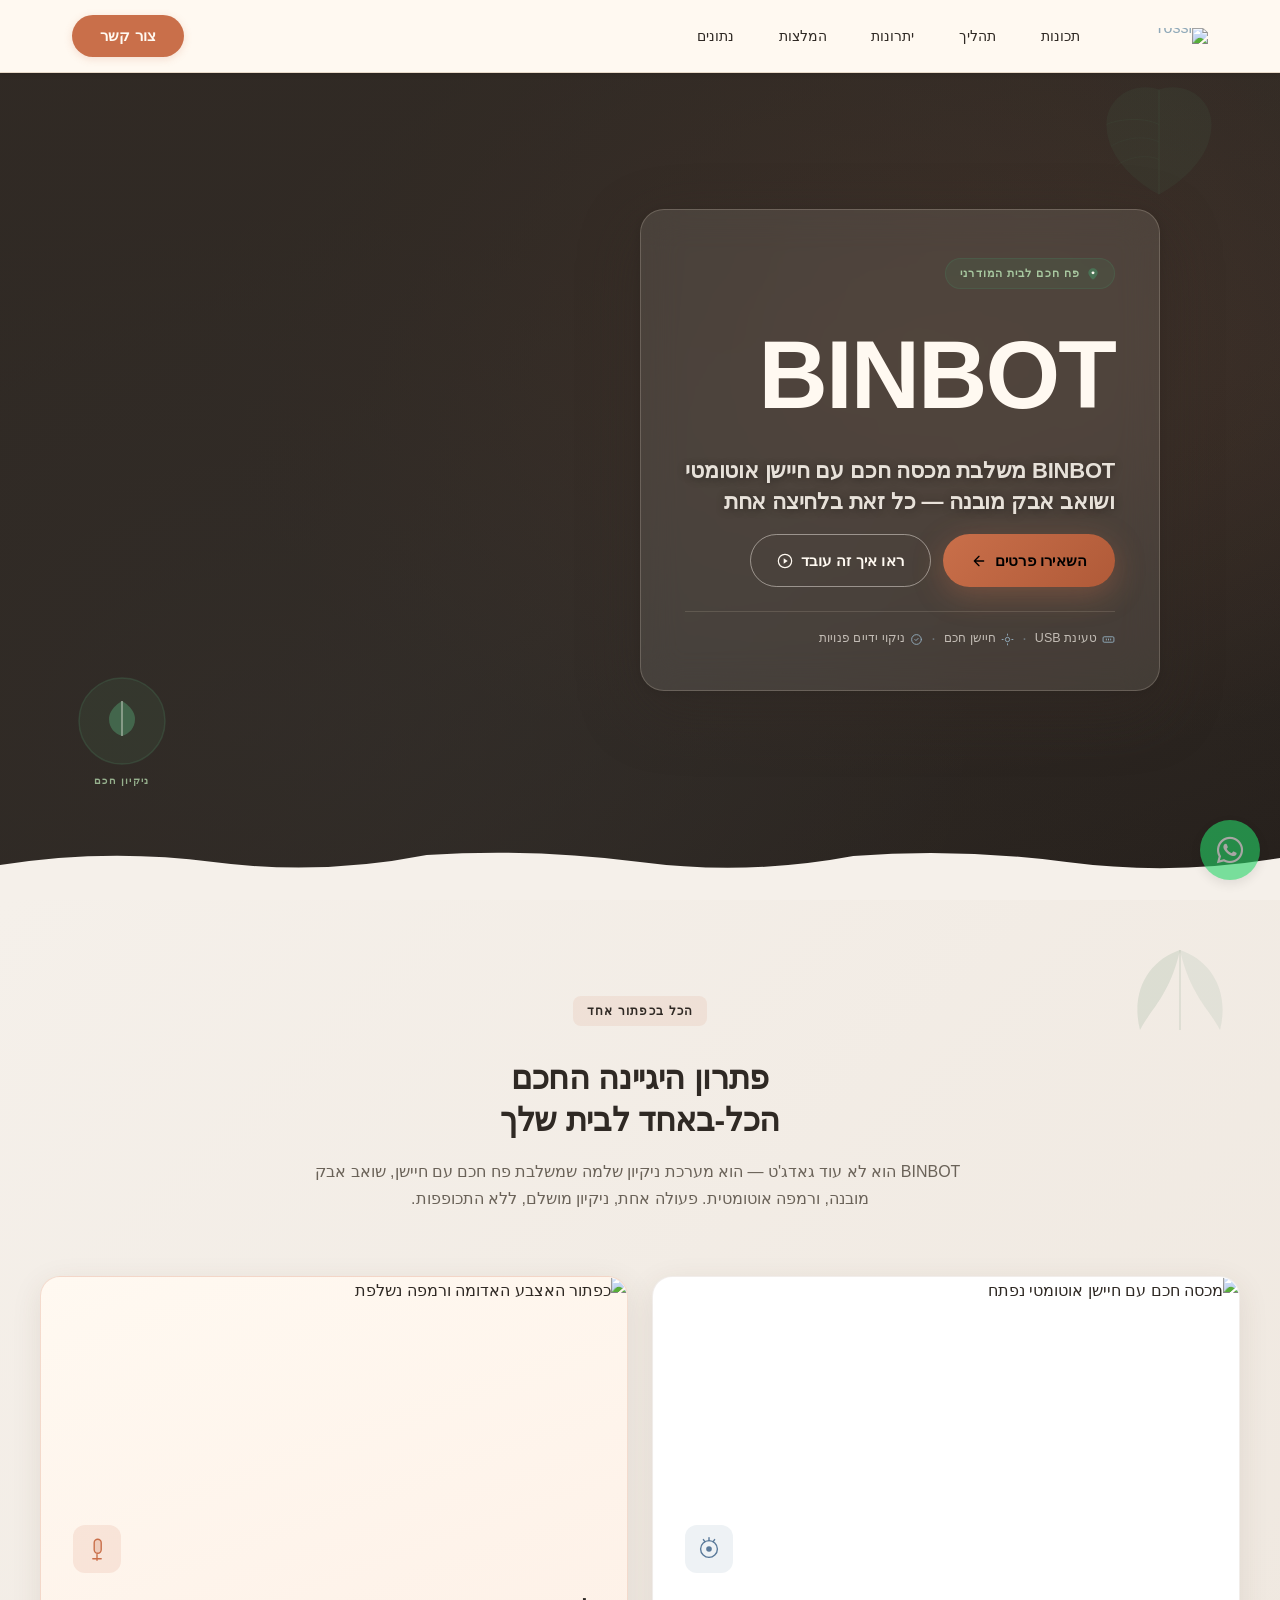
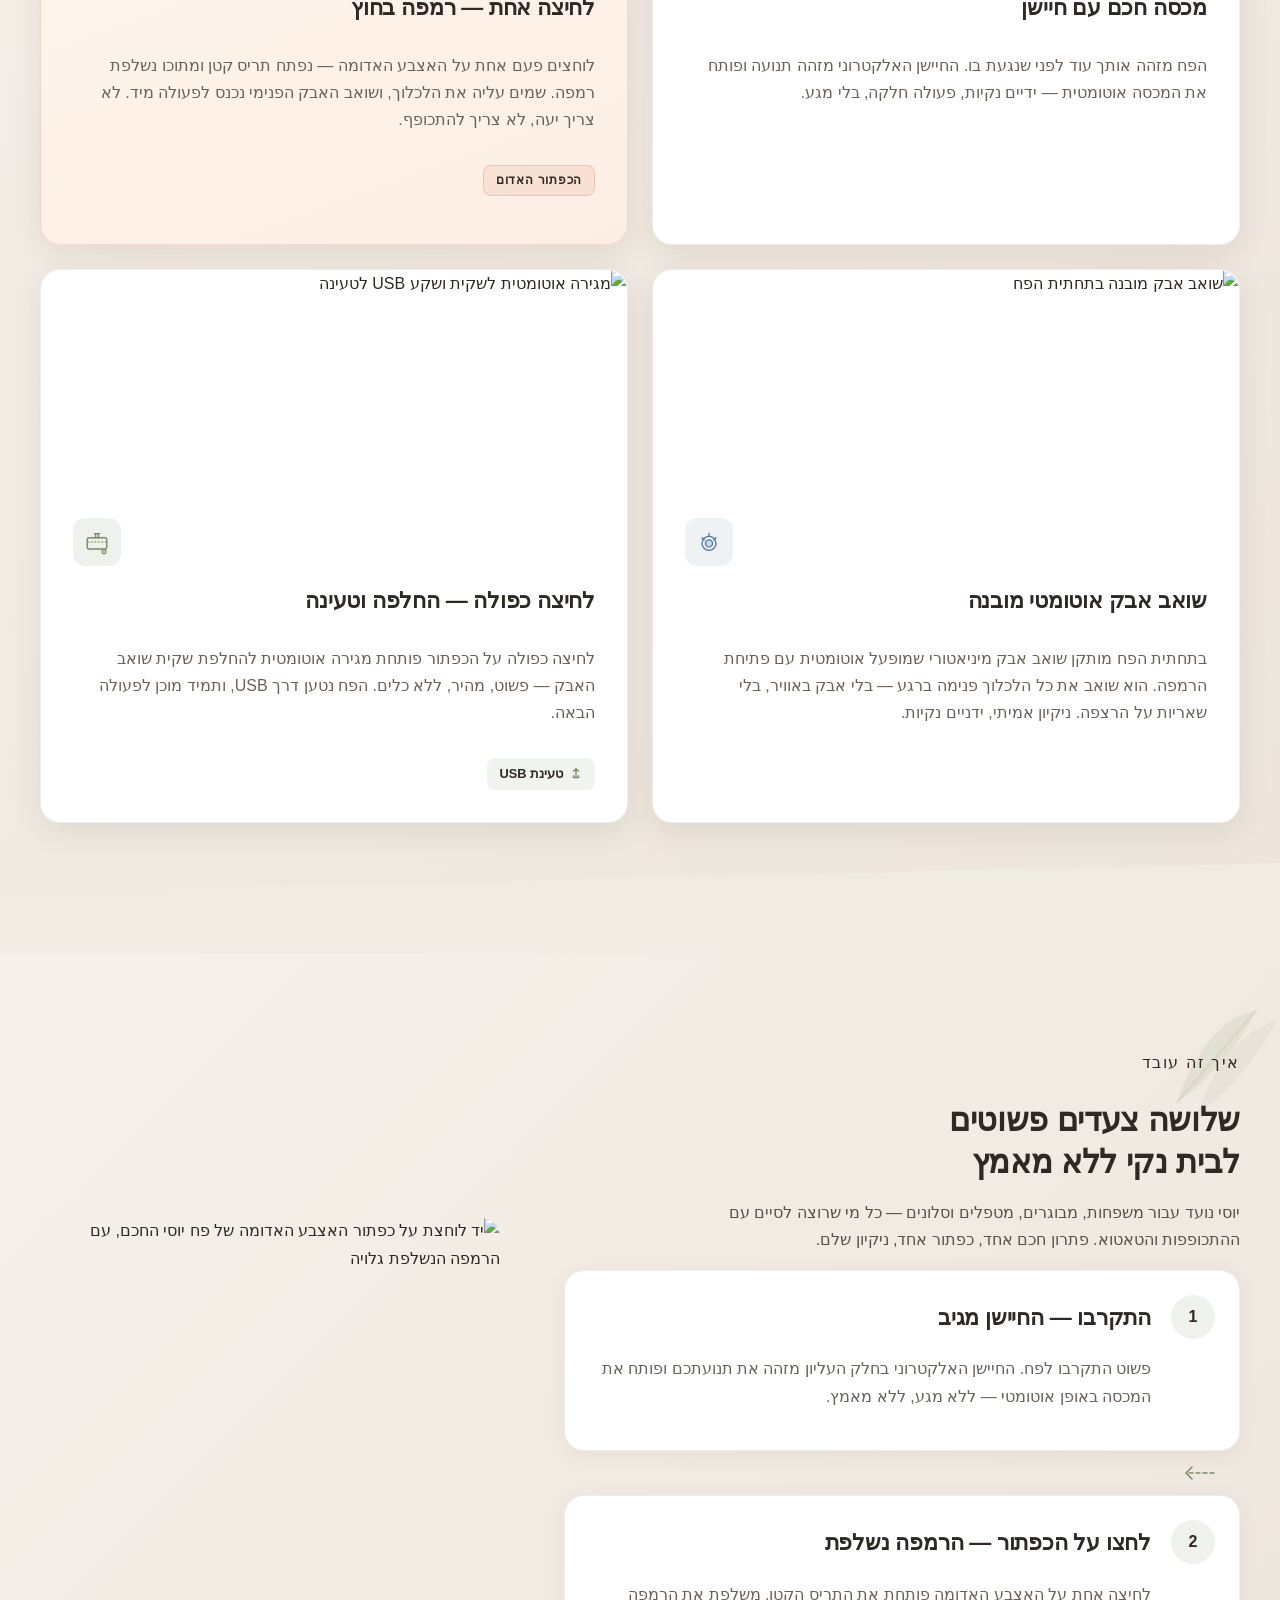
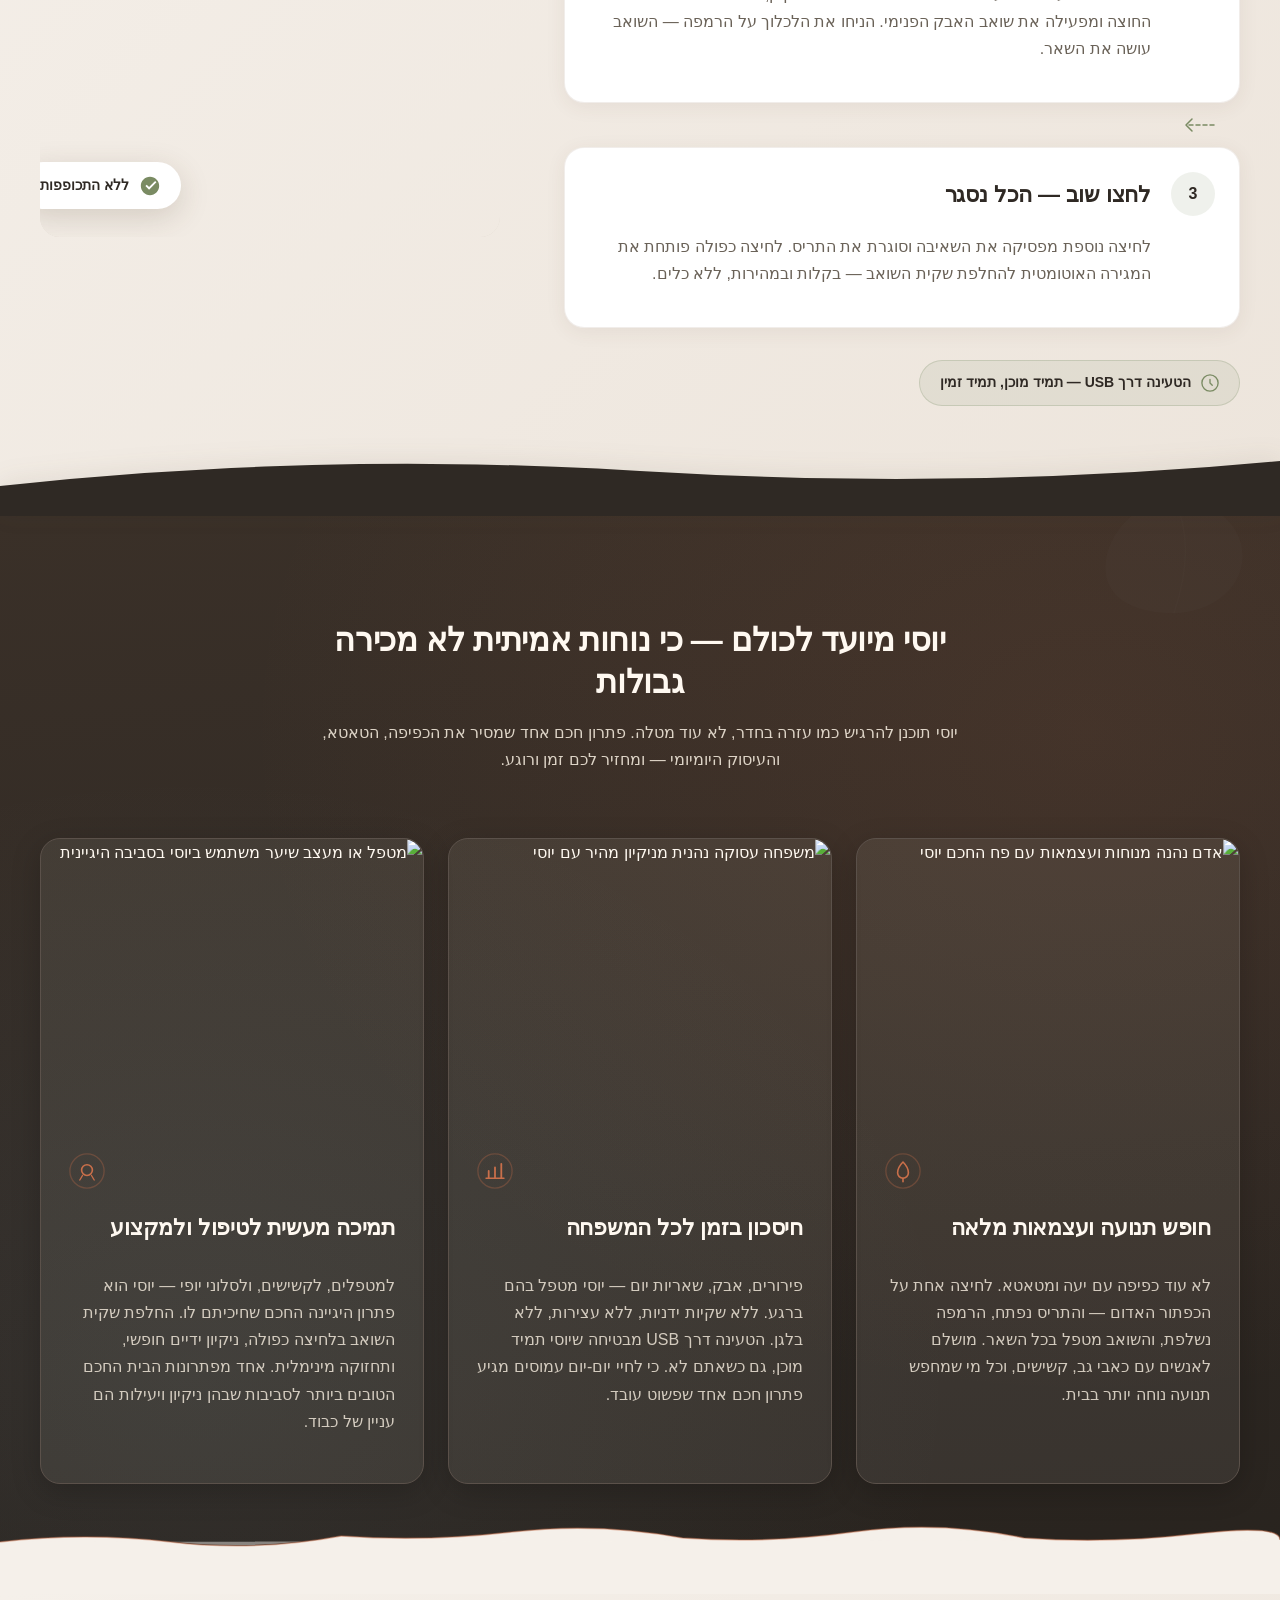
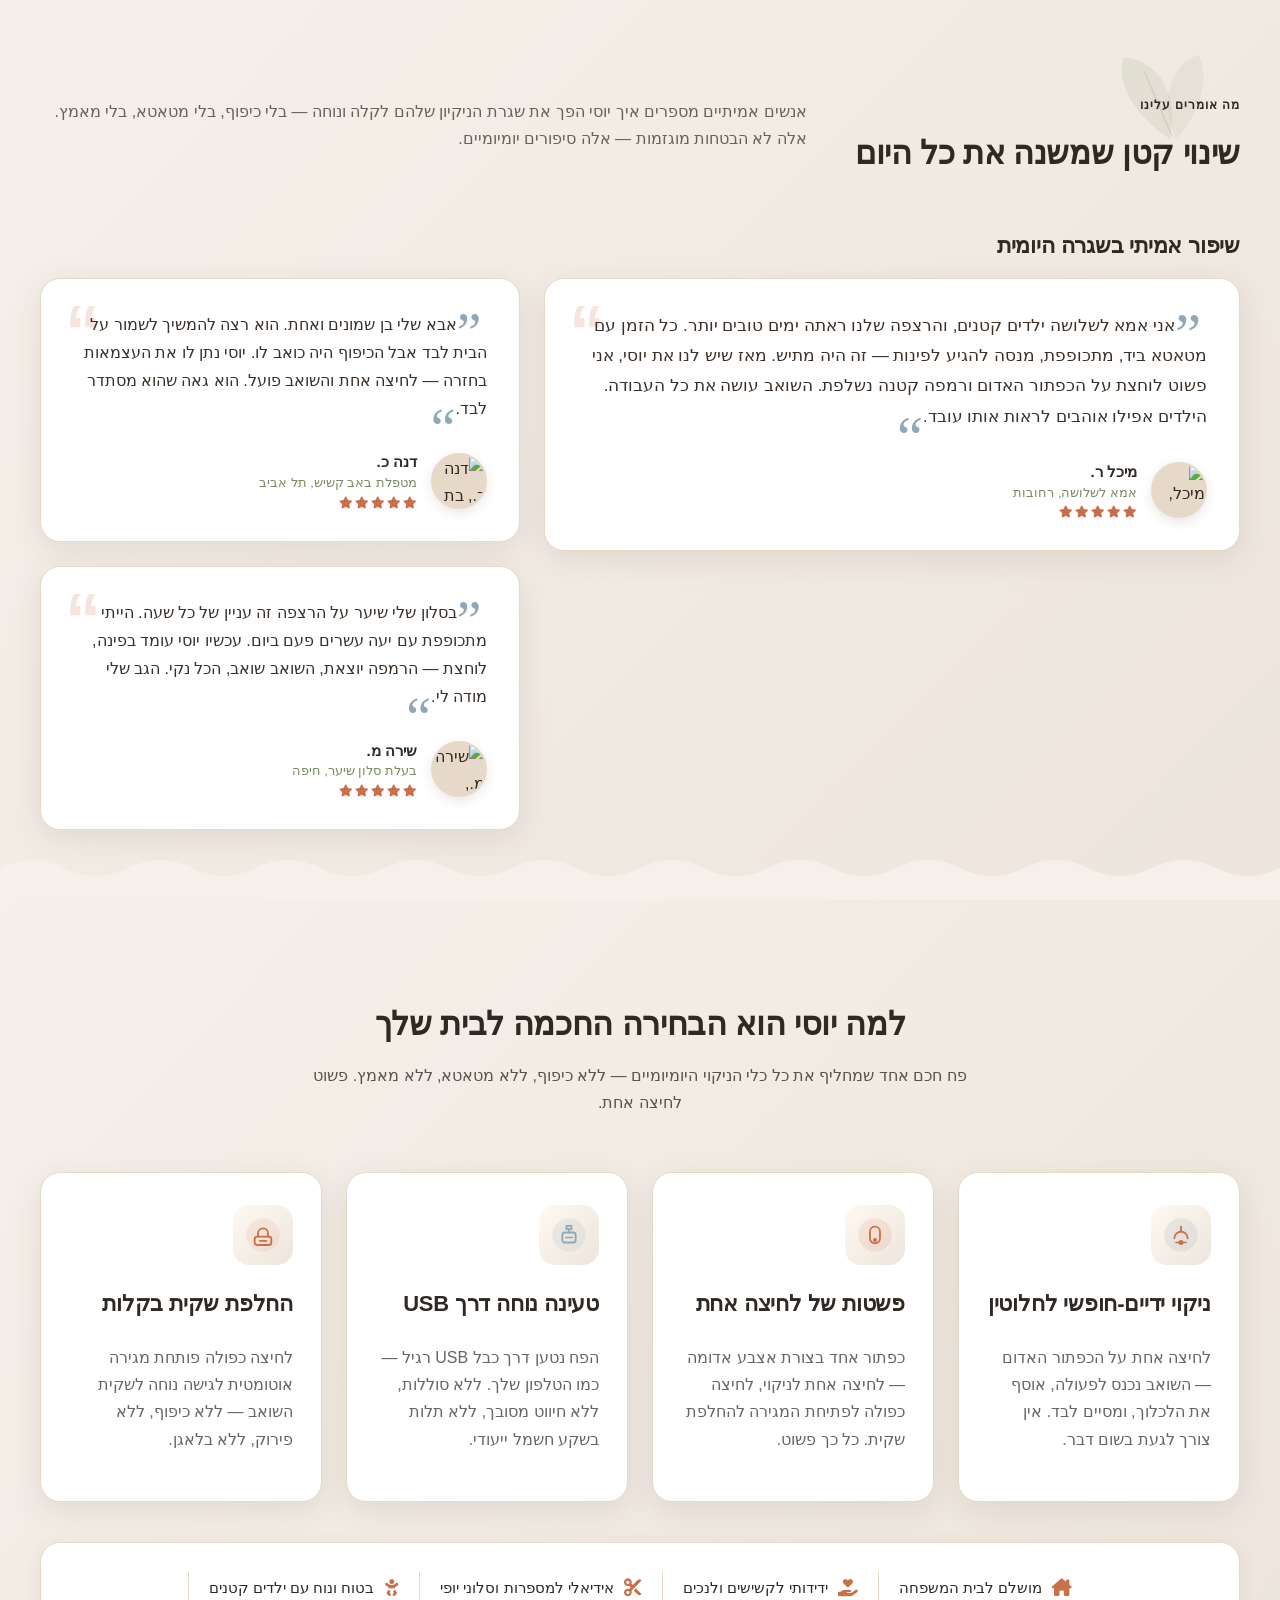
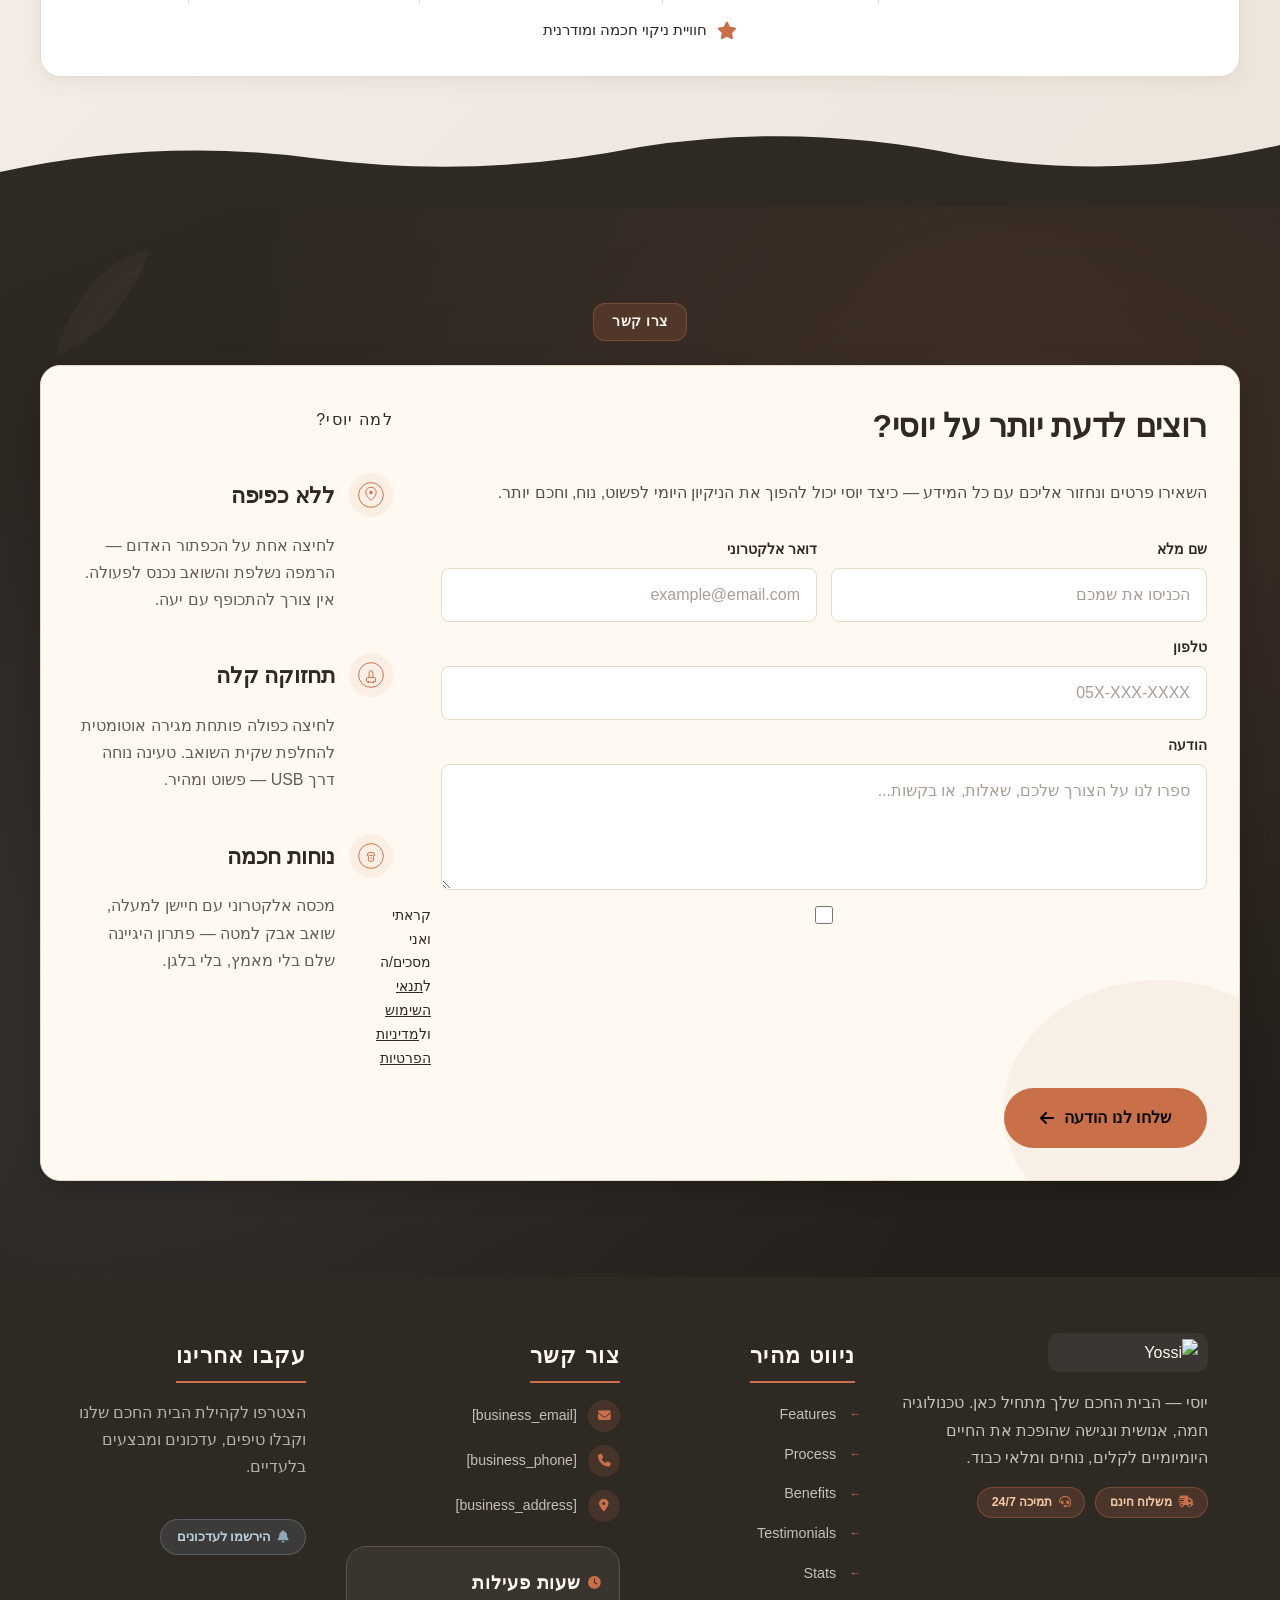
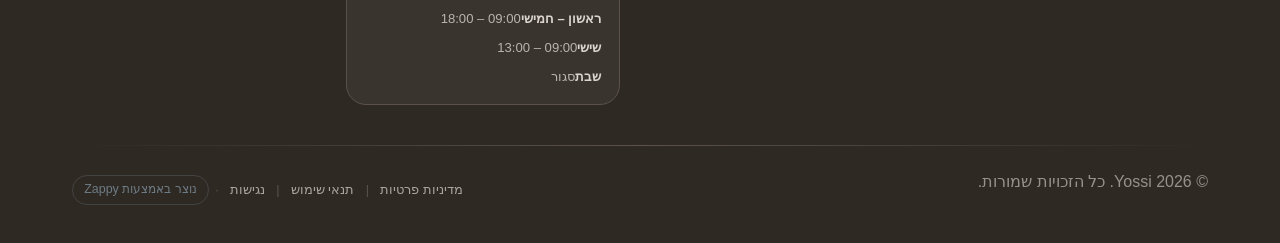
==== commit 20786cb9: "Incremental sync: 1 page(s) — update_text" ====
--- a/public/index.html
+++ b/public/index.html
@@ -1 +1 @@
-<!doctype html><html dir="rtl" lang="he"><head><meta charset="UTF-8"><meta content="width=device-width,initial-scale=1" name="viewport"><meta content="index, follow" name="robots"><title>best smart home appliances — Yossi</title><meta content="An innovative smart trash bin that combines an electronic lid with an automatic sensor and a built-in vacuum cleaner at the bottom. With a single press of a red" name="description"><meta content="best smart home appliances, samsung smart home appliances, google smart home appliances, amazon smart home appliances" name="keywords"><link href="/assets/favicon.ico" rel="icon" type="image/x-icon"><link href="/assets/favicon-16x16.png" rel="icon" type="image/png" sizes="16x16"><link href="/assets/favicon-32x32.png" rel="icon" type="image/png" sizes="32x32"><link href="/assets/favicon-48x48.png" rel="icon" type="image/png" sizes="48x48"><link href="/assets/favicon-192x192.png" rel="icon" type="image/png" sizes="192x192"><link href="/assets/favicon-512x512.png" rel="icon" type="image/png" sizes="512x512"><link href="/assets/apple-touch-icon.png" rel="apple-touch-icon"><script>!function(){"use strict";var t="5c08ecc8-3608-48c8-a14f-b6fd048b0b84",e="https://api.zappy5.com/api/analytics/track",a=18e5,n=2592e6,o=!0,i=!0,r=!0;var s=function(){var e="zappy_visitor_"+t,a=null;try{if(a=localStorage.getItem(e)){var o=JSON.parse(a),i=Date.now();if(i-o.created<n)return o.lastSeen=i,localStorage.setItem(e,JSON.stringify(o)),o.id}}catch(t){console.warn("Zappy Analytics: LocalStorage not available")}var r="zv_"+Date.now()+"_"+Math.random().toString(36).substr(2,9);try{localStorage.setItem(e,JSON.stringify({id:r,created:Date.now(),lastSeen:Date.now()}))}catch(t){}return r}(),c=function(){var e="zappy_session_"+t,n=null;try{if(n=sessionStorage.getItem(e)){var o=JSON.parse(n),i=Date.now();if(i-o.timestamp<a)return o.timestamp=i,sessionStorage.setItem(e,JSON.stringify(o)),o.id}}catch(t){console.warn("Zappy Analytics: SessionStorage not available")}var r="zs_"+Date.now()+"_"+Math.random().toString(36).substr(2,9);try{sessionStorage.setItem(e,JSON.stringify({id:r,timestamp:Date.now()}))}catch(t){}return r}();function l(a,n){n=n||{};var o={website_id:t,event_type:a,page_path:window.location.pathname,referrer:document.referrer||"direct",visitor_id:s,session_id:c,metadata:n};if(navigator.sendBeacon){var i=new Blob([JSON.stringify(o)],{type:"application/json"});navigator.sendBeacon(e,i)}else fetch(e,{method:"POST",headers:{"Content-Type":"application/json"},body:JSON.stringify(o),keepalive:!0}).catch(function(t){console.warn("Zappy Analytics: Failed to track event",t)})}o&&l("pageview",{title:document.title,url:window.location.href}),i&&document.addEventListener("click",function(t){var e=t.target;if("BUTTON"===e.tagName||e.closest("button")){var a="BUTTON"===e.tagName?e:e.closest("button");l("click",{element:"button",text:a.textContent.trim().substring(0,100),id:a.id||null,class:a.className||null})}else if("A"===e.tagName||e.closest("a")){var n="A"===e.tagName?e:e.closest("a");l("navigation",{element:"link",text:n.textContent.trim().substring(0,100),href:n.href,external:n.hostname!==window.location.hostname})}},!0),r&&document.addEventListener("submit",function(t){var e=t.target;l("form_submit",{form_id:e.id||null,form_name:e.name||null,form_action:e.action||null,form_method:e.method||"GET"})},!0);var d=Date.now();window.addEventListener("beforeunload",function(){l("page_unload",{time_on_page:Math.floor((Date.now()-d)/1e3),page_path:window.location.pathname})}),window.zappyAnalytics={track:l,getVisitorId:function(){return s},getSessionId:function(){return c}}}()</script><meta content="best smart home appliances — Yossi" property="og:title"><meta content="An innovative smart trash bin that combines an electronic lid with an automatic sensor and a built-in vacuum cleaner at the bottom. With a single press of a red" property="og:description"><meta content="summary_large_image" name="twitter:card"><meta content="best smart home appliances — Yossi" name="twitter:title"><meta content="An innovative smart trash bin that combines an electronic lid with an automatic sensor and a built-in vacuum cleaner at the bottom. With a single press of a red" name="twitter:description"><meta content="website" property="og:type"><meta content="he_IL" property="og:locale"><link href="https://cdnjs.cloudflare.com/ajax/libs/font-awesome/6.4.0/css/all.min.css" rel="stylesheet"><style>.skip-link{position:absolute;top:0;left:0;transform:translateY(-200%);padding:12px 18px;background:var(--bg-dark,#1a1a1a);color:var(--text-light,#fff);font-weight:600;border-radius:0 0 8px 0;z-index:10000}.skip-link:focus{transform:none;outline:2px solid var(--ring,#fff);outline-offset:2px}:focus-visible{outline:2px solid var(--ring,currentColor);outline-offset:3px}</style><link href="/assets/favicon.ico" rel="icon" type="image/x-icon"><link href="/assets/favicon-16x16.png" rel="icon" type="image/png" sizes="16x16"><link href="/assets/favicon-32x32.png" rel="icon" type="image/png" sizes="32x32"><link href="/assets/favicon-48x48.png" rel="icon" type="image/png" sizes="48x48"><link href="/assets/favicon-192x192.png" rel="icon" type="image/png" sizes="192x192"><link href="/assets/favicon-512x512.png" rel="icon" type="image/png" sizes="512x512"><link href="/assets/apple-touch-icon.png" rel="apple-touch-icon"><link href="https://cdn.jsdelivr.net/npm/vanilla-cookieconsent@3/dist/cookieconsent.css" rel="stylesheet"><script src="https://cdn.jsdelivr.net/npm/vanilla-cookieconsent@3/dist/cookieconsent.umd.js"></script><script src="https://cdn.jsdelivr.net/gh/mickidum/acc_toolbar/acctoolbar/acctoolbar.min.js"></script><link href="/styles.css" rel="stylesheet"><style id="zappy-dropdown-submenu-styles">#navMenu li:has(.sub-menu),.nav-menu li:has(.sub-menu),.navbar li:has(.sub-menu),nav li:has(.sub-menu){position:relative}#navMenu .sub-menu,.nav-menu .sub-menu,.navbar .sub-menu,nav .sub-menu{display:block!important;position:absolute!important;top:100%;left:0;min-width:220px;background:#fff;border-radius:8px;box-shadow:0 8px 25px rgba(0,0,0,.15);padding:8px 0;opacity:0;visibility:hidden;transform:translateY(10px);transition:all .3s ease;z-index:1000;list-style:none;pointer-events:none}#navMenu li:hover>.sub-menu,.nav-menu li:hover>.sub-menu,.navbar li:hover>.sub-menu,nav li:hover>.sub-menu{opacity:1!important;visibility:visible!important;transform:translateY(0)!important;pointer-events:auto!important}.sub-menu li{list-style:none;margin:0;padding:0}.sub-menu a{display:block!important;padding:10px 16px!important;color:var(--text-dark,#333)!important;font-weight:500;text-decoration:none;white-space:nowrap;transition:background-color .2s}.sub-menu .zappy-nav-child>a{padding-left:28px!important;font-size:.9em!important;opacity:.85!important}[dir=rtl] .sub-menu .zappy-nav-child>a,html[lang=ar] .sub-menu .zappy-nav-child>a,html[lang=he] .sub-menu .zappy-nav-child>a{padding-left:10px!important;padding-right:28px!important}.sub-menu .zappy-nav-parent>a{font-weight:600!important}.sub-menu a:hover{background-color:#f5f5f5}[dir=rtl] .nav-menu .sub-menu,[dir=rtl] .navbar .sub-menu,[dir=rtl] nav .sub-menu,html[lang=ar] .nav-menu .sub-menu,html[lang=ar] .navbar .sub-menu,html[lang=ar] nav .sub-menu,html[lang=he] .nav-menu .sub-menu,html[lang=he] .navbar .sub-menu,html[lang=he] nav .sub-menu{left:auto!important;right:0!important}.sub-menu:empty,.sub-menu:not(:has(li)):not(:has(> a)),.sub-menu:not(:has(li:not(.zappy-hidden-menu-item))):not(:has(> a)){display:none!important;opacity:0!important;visibility:hidden!important;pointer-events:none!important}li:has(.menu-group-title):hover>.sub-menu{opacity:1!important;visibility:visible!important;transform:translateY(0)!important;pointer-events:auto!important}#navMenu>li>.menu-group-title,.nav-menu>li>.menu-group-title{display:inline-block;padding:.5rem 1rem;cursor:default;user-select:none}@media (max-width:768px){#navMenu .sub-menu,.nav-menu .sub-menu,.navbar .sub-menu,nav .sub-menu{position:static!important;transform:none!important;box-shadow:none!important;background:0 0!important;max-height:0;overflow:hidden;opacity:0;visibility:hidden;transition:max-height .3s ease,opacity .3s ease;padding:0!important;border-radius:0!important}#navMenu .sub-menu.mobile-expanded,.nav-menu .sub-menu.mobile-expanded,.navbar .sub-menu.mobile-expanded{max-height:none!important;overflow-y:visible!important;opacity:1!important;visibility:visible!important;padding:8px 0 8px 16px!important}[dir=rtl] .sub-menu.mobile-expanded,html[lang=he] .sub-menu.mobile-expanded{padding:8px 16px 8px 0!important}#navMenu li:hover>.sub-menu,.nav-menu li:hover>.sub-menu,.navbar li:hover>.sub-menu,nav li:hover>.sub-menu{opacity:0;visibility:hidden;pointer-events:none}#navMenu li>.sub-menu.mobile-expanded,.nav-menu li>.sub-menu.mobile-expanded,.navbar li>.sub-menu.mobile-expanded,nav li>.sub-menu.mobile-expanded{opacity:1!important;visibility:visible!important;pointer-events:auto!important}#navMenu li:has(.sub-menu),.nav-menu li:has(.sub-menu),.navbar li:has(.sub-menu),nav li:has(.sub-menu){display:flex!important;flex-wrap:wrap!important;align-items:center!important;position:relative!important;min-height:44px!important}#navMenu li:has(.sub-menu)>a,.nav-menu li:has(.sub-menu)>a,.navbar li:has(.sub-menu)>a,nav li:has(.sub-menu)>a{flex:1!important;min-width:0!important}#navMenu li:has(.sub-menu)>.menu-group-title,.nav-menu li:has(.sub-menu)>.menu-group-title,.navbar li:has(.sub-menu)>.menu-group-title,nav li:has(.sub-menu)>.menu-group-title{flex:1!important;min-width:0!important;padding:0!important;line-height:inherit!important}#navMenu li:has(.sub-menu)>.sub-menu,.nav-menu li:has(.sub-menu)>.sub-menu,.navbar li:has(.sub-menu)>.sub-menu,nav li:has(.sub-menu)>.sub-menu{flex-basis:100%!important;width:100%!important}#navMenu li:has(.sub-menu)>a [class*=arrow],#navMenu li:has(.sub-menu)>a [class*=chevron],.nav-menu li:has(.sub-menu)>a .fa-angle-down,.nav-menu li:has(.sub-menu)>a .fa-chevron-down,.nav-menu li:has(.sub-menu)>a [class*=arrow],.nav-menu li:has(.sub-menu)>a [class*=chevron],nav li:has(.sub-menu)>a [class*=arrow],nav li:has(.sub-menu)>a [class*=chevron]{display:none!important;visibility:hidden!important}.mobile-submenu-toggle{display:flex!important;align-items:center!important;justify-content:center!important;width:44px!important;height:auto!important;background:0 0!important;border:none!important;cursor:pointer!important;color:var(--text-dark)!important;position:static!important;flex-shrink:0!important;align-self:stretch!important;z-index:2!important;padding:0!important;margin:0!important}.mobile-submenu-toggle::after{content:''!important;width:0!important;height:0!important;border-left:6px solid transparent!important;border-right:6px solid transparent!important;border-top:7px solid currentColor!important;transition:transform .3s ease!important}.mobile-submenu-toggle.expanded::after{transform:rotate(180deg)!important}.sub-menu a{padding:10px 0!important;display:block!important;color:var(--text-dark)!important;white-space:normal!important}.sub-menu .zappy-nav-child>a{padding-left:28px!important;font-size:.9em!important;opacity:.85!important}[dir=rtl] .sub-menu .zappy-nav-child>a,html[lang=ar] .sub-menu .zappy-nav-child>a,html[lang=he] .sub-menu .zappy-nav-child>a{padding-left:0!important;padding-right:28px!important}.sub-menu .zappy-nav-parent>a{font-weight:600!important}#navMenu.active,.nav-menu.active{max-width:100vw!important;overflow-x:hidden!important;box-sizing:border-box!important}.navbar .sub-menu li a,.zappy-products-dropdown .sub-menu a,nav.navbar .sub-menu li a{color:var(--text-dark)!important}}@media (min-width:769px){.mobile-submenu-toggle{display:none!important}}</style><style id="zappy-widget-visibility">html[dir=rtl] .whatsapp-float{right:20px!important;left:auto!important}html:not([dir]) .whatsapp-float,html[dir=ltr] .whatsapp-float{left:20px!important;right:auto!important}html[dir=rtl] #mic-access-tool-general-button,html[dir=rtl] #mic-init-access-tool #mic-access-tool-general-button,html[dir=rtl] #mic-init-access-tool .mic-access-tool-general-button,html[dir=rtl] ._access-icon,html[dir=rtl] .mic-access-tool-general-button{left:20px!important;right:auto!important}html:not([dir]) #mic-access-tool-general-button,html:not([dir]) #mic-init-access-tool #mic-access-tool-general-button,html:not([dir]) #mic-init-access-tool .mic-access-tool-general-button,html:not([dir]) ._access-icon,html:not([dir]) .mic-access-tool-general-button,html[dir=ltr] #mic-access-tool-general-button,html[dir=ltr] #mic-init-access-tool #mic-access-tool-general-button,html[dir=ltr] #mic-init-access-tool .mic-access-tool-general-button,html[dir=ltr] ._access-icon,html[dir=ltr] .mic-access-tool-general-button{right:20px!important;left:auto!important}@media (max-width:768px){.whatsapp-float{display:flex!important}}@media (min-width:769px){.whatsapp-float{display:flex!important}}@media (max-width:768px){#mic-access-tool-general-button,#mic-init-access-tool #mic-access-tool-general-button,#mic-init-access-tool .mic-access-tool-general-button,._access-icon,.mic-access-tool-general-button{display:flex!important;visibility:visible!important;opacity:1!important;pointer-events:auto!important}#mic-access-tool-box.opened-mic-access-tool,#mic-init-access-tool #mic-access-tool-box.opened-mic-access-tool,.mic-access-tool-box.opened-mic-access-tool{visibility:visible!important;opacity:1!important;pointer-events:auto!important}}@media (min-width:769px){#mic-access-tool-general-button,#mic-init-access-tool #mic-access-tool-general-button,#mic-init-access-tool .mic-access-tool-general-button,._access-icon,.mic-access-tool-general-button{display:flex!important;visibility:visible!important;opacity:1!important;pointer-events:auto!important}#mic-access-tool-box.opened-mic-access-tool,#mic-init-access-tool #mic-access-tool-box.opened-mic-access-tool,.mic-access-tool-box.opened-mic-access-tool{visibility:visible!important;opacity:1!important;pointer-events:auto!important}}</style></head><body><a href="#main" class="skip-link">דלג לתוכן הראשי</a><nav class="navbar" dir="rtl"><button class="mobile-toggle" aria-label="Menu" id="mobileToggle"><svg viewBox="0 0 24 24" fill="none" height="24" width="24" class="hamburger-icon"><path d="M3 12h18M3 6h18M3 18h18" stroke="currentColor" stroke-width="2" stroke-linecap="round"></path></svg> <svg viewBox="0 0 24 24" fill="none" height="24" width="24" class="close-icon" style="display:none"><path d="M18 6L6 18M6 6l12 12" stroke="currentColor" stroke-width="2" stroke-linecap="round"></path></svg></button> <button class="phone-header-btn" aria-label="Call" data-phone="[business_phone]"><svg viewBox="0 0 24 24" fill="currentColor" height="20" width="20"><path d="M22 16.92v3a2 2 0 0 1-2.18 2 19.79 19.79 0 0 1-8.63-3.07 19.5 19.5 0 0 1-6-6 19.79 19.79 0 0 1-3.07-8.67A2 2 0 0 1 4.11 2h3a2 2 0 0 1 2 1.72 12.84 12.84 0 0 0 .7 2.81 2 2 0 0 1-.45 2.11L8.09 9.91a16 16 0 0 0 6 6l1.27-1.27a2 2 0 0 1 2.11-.45 12.84 12.84 0 0 0 2.81.7A2 2 0 0 1 22 16.92z"></path></svg></button><div class="nav-container"><div class="nav-right-group"><div class="nav-brand"><a href="/" class="logo-link"><img alt="Yossi" src="/assets/site-----image-1.webp" class="logo"></a></div><ul class="nav-menu" id="navMenu"><li><a href="#features">תכונות</a></li><li><a href="#process">תהליך</a></li><li><a href="#benefits">יתרונות</a></li><li><a href="#testimonials">המלצות</a></li><li><a href="#stats">נתונים</a></li></ul></div><div class="nav-cta-container"><a href="#cta" class="nav-cta-btn">צור קשר</a></div></div></nav><script>window.addEventListener("load",function(){const e=document.querySelector(".navbar, nav, header");if(!e)return void console.log("[Navbar] Navbar element not found");let t=document.getElementById("mobileToggle")||document.querySelector(".mobile-toggle")||document.querySelector(".hamburger")||document.querySelector(".hamburger-menu")||document.querySelector(".menu-toggle")||document.querySelector(".burger-menu")||document.querySelector('[aria-label="Menu"]')||document.querySelector('[aria-label="תפריט"]');const n=document.querySelector(".phone-header-btn"),o=window.getComputedStyle(e);let r=o.backgroundColor;if(console.log("[Navbar] Initial navbar background:",r),"transparent"===r||"rgba(0, 0, 0, 0)"===r||r.startsWith("rgba")&&r.includes(", 0)")){const e=o.backgroundImage;if(e&&"none"!==e)console.log("[Navbar] Navbar has background image/gradient, using dark text"),r="rgb(240, 240, 240)";else{const e=window.getComputedStyle(document.body).backgroundColor;console.log("[Navbar] Navbar transparent, using body background:",e),r=e}}const a=r.match(/\d+/g);if(a&&a.length>=3){const e=(.299*parseInt(a[0])+.587*parseInt(a[1])+.114*parseInt(a[2]))/255;console.log("[Navbar] Mobile button colors preserved from Claude CSS (luminance:",e.toFixed(2)+")");const o=document.createElement("style");o.id="zappy-mobile-nav-fix";document.documentElement.lang;document.documentElement.dir,o.textContent='\n        /* Hide mobile buttons on desktop, show only on mobile */\n        @media (min-width: 769px) {\n          .mobile-toggle,\n          .phone-header-btn {\n            display: none !important;\n          }\n        }\n        \n        /* Show and position mobile buttons correctly on mobile */\n        @media (max-width: 768px) {\n          .navbar,\n          nav.navbar {\n            min-height: 70px !important;\n          }\n\n          .mobile-toggle,\n          .phone-header-btn {\n            position: absolute !important;\n            top: 0 !important;\n            bottom: 0 !important;\n            margin-top: auto !important;\n            margin-bottom: auto !important;\n            transform: none !important;\n            z-index: 1001 !important;\n            display: flex !important;\n            align-items: center !important;\n            justify-content: center !important;\n            width: 36px !important;\n            height: 36px !important;\n            border-radius: 50% !important;\n            border: none !important;\n            cursor: pointer !important;\n            padding: 6px !important;\n            background: none !important;\n            color: var(--nav-text, var(--text-dark)) !important;\n            touch-action: manipulation !important;\n            -webkit-tap-highlight-color: transparent !important;\n          }\n\n          html[data-zappy-site-type="ecommerce"] .phone-header-btn,\n          body[data-zappy-site-type="ecommerce"] .phone-header-btn,\n          html[data-zappy-site-type="ecommerce"] header .phone-header-btn,\n          html[data-zappy-site-type="ecommerce"] nav .phone-header-btn {\n            display: none !important;\n            visibility: hidden !important;\n            width: 0 !important;\n            height: 0 !important;\n            min-width: 0 !important;\n            overflow: hidden !important;\n          }\n          \n          /* LTR positioning (default): hamburger LEFT, phone RIGHT */\n          html:not([dir="rtl"]):not([lang="he"]):not([lang="ar"]) .mobile-toggle,\n          html[dir="ltr"] .mobile-toggle {\n            left: 12px !important;\n            right: auto !important;\n          }\n          html:not([dir="rtl"]):not([lang="he"]):not([lang="ar"]) .phone-header-btn,\n          html[dir="ltr"] .phone-header-btn {\n            right: 12px !important;\n            left: auto !important;\n          }\n          \n          /* RTL positioning: hamburger RIGHT, phone LEFT */\n          html[dir="rtl"] .mobile-toggle,\n          html[lang="he"] .mobile-toggle,\n          html[lang="ar"] .mobile-toggle {\n            right: 12px !important;\n            left: auto !important;\n          }\n          html[dir="rtl"] .phone-header-btn,\n          html[lang="he"] .phone-header-btn,\n          html[lang="ar"] .phone-header-btn {\n            left: 12px !important;\n            right: auto !important;\n          }\n          \n          /* CRITICAL: Ensure nav-container has min-height on mobile */\n          /* All children are positioned absolutely/fixed on mobile, so height:auto collapses to 0 */\n          .nav-container {\n            min-height: 70px !important;\n            position: relative !important;\n          }\n          \n          /* Ensure SVG icons are properly sized and inherit color */\n          .mobile-toggle svg,\n          .phone-header-btn svg {\n            width: 24px !important;\n            height: 24px !important;\n            /* Don\'t force display - let JavaScript control hamburger/close toggle */\n          }\n          \n          /* Reset nav-cta-container on mobile - remove desktop box-shadow/padding */\n          /* that creates a visible ghost box when CTA button is hidden */\n          .nav-cta-container {\n            box-shadow: none !important;\n            padding: 0 !important;\n          }\n          \n          /* Hide nav-cta-container entirely on mobile when there\'s no lang-switcher */\n          /* (only the CTA button is inside, and it\'s hidden on mobile) */\n          .nav-cta-container:not(:has(.lang-switcher)) {\n            display: none !important;\n          }\n          \n          /* CRITICAL: Prevent hero image fade gradient from bleeding over headline text */\n          /* The .image-fade-gradient has bottom: -30px (extends below parent) */\n          /* On mobile stacked layout, this overlaps the h1 text below the image */\n          .hero-image-column {\n            overflow: hidden !important;\n          }\n          .image-fade-gradient {\n            bottom: 0 !important;\n          }\n          \n          /* Hide desktop language switcher on mobile - hamburger menu handles it */\n          /* High specificity to override stored CSS */\n          .lang-switcher,\n          .nav-cta-container .lang-switcher,\n          .nav-container .lang-switcher,\n          .navbar .lang-switcher,\n          .navbar .nav-cta-container .lang-switcher {\n            display: none !important;\n          }\n        }\n      ';const r=document.getElementById("zappy-mobile-nav-fix");r&&r.remove(),document.head.appendChild(o),console.log("[Navbar] Critical CSS injected for mobile nav positioning");const i=window.innerWidth<=768;if(t){const e=t.querySelector(".hamburger-icon"),n=t.querySelector(".close-icon");e&&(e.style.setProperty("width","24px","important"),e.style.setProperty("height","24px","important"),e.style.setProperty("display","block","important")),n&&(n.style.setProperty("width","24px","important"),n.style.setProperty("height","24px","important"),n.style.setProperty("display","none","important")),i?(t.style.setProperty("position","absolute","important"),t.style.setProperty("top","0","important"),t.style.setProperty("bottom","0","important"),t.style.setProperty("margin-top","auto","important"),t.style.setProperty("margin-bottom","auto","important"),t.style.setProperty("transform","none","important"),t.style.setProperty("z-index","1001","important"),t.style.removeProperty("left"),t.style.removeProperty("right"),console.log("[Navbar] Mobile toggle positioning applied (mobile viewport)")):(t.style.removeProperty("position"),t.style.removeProperty("top"),t.style.removeProperty("transform"),t.style.removeProperty("z-index"),t.style.removeProperty("left"),t.style.removeProperty("right"),console.log("[Navbar] Desktop viewport - cleared mobile toggle inline positioning"))}if(n){const e=n.querySelector("svg");e&&(e.style.width="24px",e.style.height="24px",e.setAttribute("width","24"),e.setAttribute("height","24")),i?(n.style.setProperty("position","absolute","important"),n.style.setProperty("top","0","important"),n.style.setProperty("bottom","0","important"),n.style.setProperty("margin-top","auto","important"),n.style.setProperty("margin-bottom","auto","important"),n.style.setProperty("transform","none","important"),n.style.setProperty("z-index","1001","important"),n.style.removeProperty("left"),n.style.removeProperty("right"),console.log("[Navbar] Phone button positioning applied (mobile viewport)")):(n.style.removeProperty("position"),n.style.removeProperty("top"),n.style.removeProperty("transform"),n.style.removeProperty("z-index"),n.style.removeProperty("left"),n.style.removeProperty("right"),console.log("[Navbar] Desktop viewport - cleared phone button inline positioning"))}}else console.log("[Navbar] Could not parse background color:",r);t=document.getElementById("mobileToggle")||document.querySelector(".mobile-toggle")||document.querySelector(".hamburger")||document.querySelector(".hamburger-menu")||document.querySelector(".menu-toggle")||document.querySelector(".burger-menu")||document.querySelector('[aria-label="Menu"]')||document.querySelector('[aria-label="תפריט"]');const i=document.getElementById("navMenu")||document.querySelector(".nav-menu")||document.querySelector(".nav-links")||document.querySelector("nav ul:not(.submenu)");if(!t||!i)return void console.log("[Navbar] Mobile toggle or menu not found:",{toggle:!!t,menu:!!i});i.id||(i.id="navMenu"),console.log("[Navbar] Initializing mobile menu...");const l=t.cloneNode(!0);t.parentNode.replaceChild(l,t);var s=0;function p(e){var t=Date.now();t-s<300||(s=t,function(e){e.preventDefault(),e.stopPropagation();const t=l.querySelector(".hamburger-icon"),n=l.querySelector(".close-icon");i.classList.contains("active")?(i.classList.remove("active"),t&&t.style.setProperty("display","block","important"),n&&n.style.setProperty("display","none","important"),document.body.style.overflow="",console.log("[Navbar] Menu closed")):(i.classList.add("active"),t&&t.style.setProperty("display","none","important"),n&&n.style.setProperty("display","block","important"),document.body.style.overflow="hidden",console.log("[Navbar] Menu opened"))}(e))}l.addEventListener("click",p),l.addEventListener("touchend",p),i.querySelectorAll("a").forEach(function(e){e.addEventListener("click",function(){if("#"===this.getAttribute("href"))return;const e=l.querySelector(".hamburger-icon"),t=l.querySelector(".close-icon");i.classList.remove("active"),e&&e.style.setProperty("display","block","important"),t&&t.style.setProperty("display","none","important"),document.body.style.overflow="",console.log("[Navbar] Menu closed (link clicked)")})});var m=i.querySelectorAll(".dropdown-toggle");m.forEach(function(e){e.addEventListener("click",function(e){e.preventDefault(),e.stopPropagation();var t=this.closest(".nav-dropdown");t&&(t.parentNode.querySelectorAll(".nav-dropdown.open").forEach(function(e){e!==t&&e.classList.remove("open")}),t.classList.toggle("open"),console.log("[Navbar] Dropdown toggled:",t.classList.contains("open")?"open":"closed"))})}),document.addEventListener("click",function(e){e.target.closest(".nav-dropdown")||document.querySelectorAll(".nav-dropdown.open").forEach(function(e){e.classList.remove("open")})}),console.log("[Navbar] Dropdown handlers initialized for "+m.length+" dropdowns"),n&&n.addEventListener("click",function(){const e=document.querySelectorAll('a[href^="tel:"]'),t=e.length>0?e[0].getAttribute("href").replace("tel:",""):"[business_phone]";window.location.href="tel:"+t,console.log("[Navbar] Phone button clicked")}),console.log("[Navbar] Mobile menu initialized successfully")})</script><main id="main"><section class="index-hero-section" data-band-index="0" data-layout-spec="בית-hero" dir="rtl" id="hero" data-hero-type="fullscreen-scrim"><div class="index-hero-bg"><img alt="פח חכם יוסי בפינת מטבח ביתית חמה" src="/assets/site-index-hero-image-1.webp" data-context="Warm lifestyle photography of an innovative smart trash bin in a cozy Israeli kitchen corner. The bin is sleek, modern, and white/light gray with a glowing red finger-shaped button on the side. Natural warm afternoon light streams through a nearby window. The scene feels homey and dignified — a clean kitchen floor, soft textures, perhaps a plant nearby. The bin lid is closed and the product looks premium and approachable. No people visible. The mood is calm, warm, and premium — not futuristic or clinical." data-placeholder="index-hero-image-1" height="700" loading="eager" width="1200" data-element-id="img-1778981484715-uic9zqq8k" data-element-type="image" data-hero-background="true" data-hero-bg="true" fetchpriority="high"></div><div class="index-hero-scrim" aria-hidden="true"></div><svg viewBox="0 0 160 160" xmlns="http://www.w3.org/2000/svg" aria-hidden="true" fill="none" data-no-icon-edit="true" class="index-hero-leaf-decor"><path d="M80 140 C80 140 20 110 20 60 C20 30 50 10 80 20 C110 10 140 30 140 60 C140 110 80 140 80 140Z" fill="#4A7A5A" opacity="0.12"></path><path d="M80 20 L80 140" stroke="#4A7A5A" stroke-width="1.5" opacity="0.15"></path><path d="M80 60 C60 50 30 55 20 60" stroke="#4A7A5A" stroke-width="1" opacity="0.12"></path><path d="M80 80 C60 70 35 78 25 85" stroke="#4A7A5A" stroke-width="1" opacity="0.10"></path><path d="M80 100 C62 92 40 100 30 108" stroke="#4A7A5A" stroke-width="1" opacity="0.09"></path></svg><div class="index-hero-container"><article class="index-hero-card"><div class="index-hero-tagline"><svg viewBox="0 0 24 24" xmlns="http://www.w3.org/2000/svg" aria-hidden="true" fill="none" height="14" width="14" data-element-type="icon" data-icon-type="svg"><path d="M12 2C8 2 4 5.5 4 10c0 5.5 8 12 8 12s8-6.5 8-12c0-4.5-4-8-8-8z" fill="#4A7A5A" opacity="0.8"></path><circle cx="12" cy="10" r="2.5" fill="#FFF9F1"></circle></svg> <span>פח חכם לבית המודרני</span></div><h1 class="index-hero-h1">BINBOT</h1><h3 class="index-hero-subtitle">BINBOT משלבת מכסה חכם עם חיישן אוטומטי ושואב אבק מובנה — כל זאת בלחיצה אחת&nbsp;</h3><div class="index-hero-ctas"><a href="#contact" class="index-hero-btn-primary" data-element-id="btn-1778981484659-rr1ltcgeh" data-element-type="button" data-native-element="true" style="color:rgb(0, 0, 0) !important"><span style="color:rgb(0, 0, 0) !important">השאירו פרטים</span> <svg viewBox="0 0 24 24" xmlns="http://www.w3.org/2000/svg" aria-hidden="true" fill="none" height="16" width="16" data-element-type="icon" data-icon-type="svg"><path d="M19 12H5M12 5l-7 7 7 7" stroke="currentColor" stroke-width="2" stroke-linecap="round" stroke-linejoin="round"></path></svg> </a><a href="#how-it-works" class="index-hero-btn-secondary" data-element-id="btn-1778981484659-blhgmq1jj" data-element-type="button" data-native-element="true"><span>ראו איך זה עובד</span> <svg viewBox="0 0 24 24" xmlns="http://www.w3.org/2000/svg" aria-hidden="true" fill="none" height="16" width="16" data-element-type="icon" data-icon-type="svg"><circle cx="12" cy="12" r="10" stroke="currentColor" stroke-width="1.8"></circle><path d="M10 8l6 4-6 4V8z" fill="currentColor"></path></svg></a></div><div class="index-hero-trust"><span class="index-hero-trust-item"><svg viewBox="0 0 24 24" xmlns="http://www.w3.org/2000/svg" aria-hidden="true" fill="none" height="13" width="13" data-element-type="icon" data-icon-type="svg"><path d="M20 7H4a2 2 0 00-2 2v6a2 2 0 002 2h16a2 2 0 002-2V9a2 2 0 00-2-2z" stroke="#8FA8B8" stroke-width="1.8"></path><path d="M12 11v2M8 11v2M16 11v2" stroke="#8FA8B8" stroke-width="1.8" stroke-linecap="round"></path></svg> טעינת USB </span><span class="index-hero-trust-dot" aria-hidden="true">·</span> <span class="index-hero-trust-item"><svg viewBox="0 0 24 24" xmlns="http://www.w3.org/2000/svg" aria-hidden="true" fill="none" height="13" width="13" data-element-type="icon" data-icon-type="svg"><circle cx="12" cy="12" r="4" stroke="#8FA8B8" stroke-width="1.8"></circle><path d="M12 2v2M12 20v2M2 12h2M20 12h2" stroke="#8FA8B8" stroke-width="1.8" stroke-linecap="round"></path></svg> חיישן חכם </span><span class="index-hero-trust-dot" aria-hidden="true">·</span> <span class="index-hero-trust-item"><svg viewBox="0 0 24 24" xmlns="http://www.w3.org/2000/svg" aria-hidden="true" fill="none" height="13" width="13" data-element-type="icon" data-icon-type="svg"><path d="M9 12l2 2 4-4M21 12a9 9 0 11-18 0 9 9 0 0118 0z" stroke="#8FA8B8" stroke-width="1.8" stroke-linecap="round" stroke-linejoin="round"></path></svg> ניקוי ידיים פנויות</span></div></article></div><div class="index-hero-badge" aria-hidden="true"><svg viewBox="0 0 90 90" xmlns="http://www.w3.org/2000/svg" aria-hidden="true" height="90" width="90" data-no-icon-edit="true"><circle cx="45" cy="45" r="43" stroke="rgba(74,122,90,0.3)" stroke-width="1.5" fill="rgba(74,122,90,0.15)"></circle><path d="M45 25 C45 25 32 32 32 43 C32 52 38 58 45 60 C52 58 58 52 58 43 C58 32 45 25 45 25Z" fill="#4A7A5A" opacity="0.7"></path><path d="M45 25 L45 60" stroke="#FFF9F1" stroke-width="1.2" opacity="0.6"></path></svg> <span class="index-hero-badge-text">ניקיון חכם</span></div><div class="index-hero-divider-wrapper"><svg viewBox="0 0 1440 80" xmlns="http://www.w3.org/2000/svg" aria-hidden="true" data-no-icon-edit="true" preserveAspectRatio="none"><path d="M0,80 L0,45 Q120,28 240,42 T480,35 Q600,28 720,42 T960,36 Q1080,28 1200,42 T1440,38 L1440,80 Z" fill="#F5F0EA"></path></svg></div></section><section class="index-features-section" data-band-index="1" data-layout-spec="בית-features" dir="rtl" id="features"><div class="ifs-leaf-accent" aria-hidden="true"><svg viewBox="0 0 120 120" xmlns="http://www.w3.org/2000/svg" aria-hidden="true" fill="none" data-no-icon-edit="true"><path d="M60 10 C30 20, 10 50, 20 90 C30 70, 50 55, 60 10Z" fill="#4A7A5A" opacity="0.13"></path><path d="M60 10 C90 20, 110 50, 100 90 C90 70, 70 55, 60 10Z" fill="#4A7A5A" opacity="0.09"></path><line opacity="0.15" stroke="#4A7A5A" stroke-width="1.5" x1="60" x2="60" y1="10" y2="90"></line></svg></div><div class="ifs-container"><div class="ifs-intro"><p><span class="ifs-eyebrow" style="color:rgb(47, 41, 36) !important">הכל בכפתור אחד</span></p><h2 class="ifs-heading">פתרון היגיינה החכם<br>הכל-באחד לבית שלך</h2><p class="ifs-subtext">&nbsp;הוא לא עוד גאדג'ט — הוא מערכת ניקיון שלמה שמשלבת פח חכם עם חיישן, שואב אבק מובנה, ורמפה אוטומטית. פעולה אחת, ניקיון מושלם, ללא התכופפות.</p></div><div class="ifs-grid"><article class="ifs-card" data-grid-item-index="0"><figure class="ifs-card-image-wrap"><img alt="מכסה חכם עם חיישן אוטומטי נפתח" src="/assets/site-index-features-image-1.webp" data-context="Close-up product photography of a sleek smart trash bin with an electronic sensor lid opening automatically. The lid is lifting upward, triggered by a motion sensor. The bin has a warm cream and matte finish, modern minimal design, soft studio lighting, shallow depth of field, premium smart home appliance aesthetic." data-placeholder="index-features-image-1" height="400" loading="lazy" width="600" decoding="async" data-element-id="img-1778981484716-mh7olwp9f" data-element-type="image"></figure><div class="ifs-card-body"><div class="ifs-card-icon ifs-icon-blue"><svg viewBox="0 0 40 40" xmlns="http://www.w3.org/2000/svg" aria-hidden="true" fill="none" height="28" width="28" data-element-type="icon" data-icon-type="svg"><path d="M20 8 C14 8, 8 13, 8 20 C8 27, 14 32, 20 32" stroke="currentColor" stroke-width="2" stroke-linecap="round"></path><path d="M20 8 C26 8, 32 13, 32 20 C32 27, 26 32, 20 32" stroke="currentColor" stroke-width="2" stroke-linecap="round"></path><circle cx="20" cy="20" r="4" fill="currentColor"></circle><path d="M20 4 L20 8" stroke="currentColor" stroke-width="2" stroke-linecap="round"></path><path d="M12 6.5 L14 9.5" stroke="currentColor" stroke-width="2" stroke-linecap="round"></path><path d="M28 6.5 L26 9.5" stroke="currentColor" stroke-width="2" stroke-linecap="round"></path></svg></div><h3 class="ifs-card-title">מכסה חכם עם חיישן</h3><p class="ifs-card-text">הפח מזהה אותך עוד לפני שנגעת בו. החיישן האלקטרוני מזהה תנועה ופותח את המכסה אוטומטית — ידיים נקיות, פעולה חלקה, בלי מגע.</p></div></article><article class="ifs-card ifs-card-accent" data-grid-item-index="1"><figure class="ifs-card-image-wrap"><img alt="כפתור האצבע האדומה ורמפה נשלפת" src="/assets/site-index-features-image-2.webp" data-context="Extreme close-up product photography of a red finger-shaped button on a smart trash bin. The button is bright red, tactile, and shaped like a fingertip. A small shutter panel is partially open below it, revealing a sliding ramp mechanism extending outward. Warm cream and terracotta tones, premium product photography, soft directional lighting." data-placeholder="index-features-image-2" height="400" loading="lazy" width="600" decoding="async" data-element-id="img-1778981484716-j9ftuc43k" data-element-type="image"></figure><div class="ifs-card-body"><div class="ifs-card-icon ifs-icon-terracotta"><svg viewBox="0 0 40 40" xmlns="http://www.w3.org/2000/svg" aria-hidden="true" fill="none" height="28" width="28" data-element-type="icon" data-icon-type="svg"><rect height="20" rx="5" width="10" x="16" y="6" fill="currentColor" opacity="0.2"></rect><rect height="20" rx="5" width="10" x="16" y="6" stroke="currentColor" stroke-width="2"></rect><path d="M20 28 L20 36" stroke="currentColor" stroke-width="2" stroke-linecap="round"></path><path d="M14 34 L26 34" stroke="currentColor" stroke-width="2" stroke-linecap="round"></path></svg></div><h3 class="ifs-card-title">לחיצה אחת — רמפה בחוץ</h3><p class="ifs-card-text">לוחצים פעם אחת על האצבע האדומה — נפתח תריס קטן ומתוכו נשלפת רמפה. שמים עליה את הלכלוך, ושואב האבק הפנימי נכנס לפעולה מיד. לא צריך יעה, לא צריך להתכופף.</p><p class="zappy-editable"><span class="ifs-badge" style="color:rgb(47, 41, 36) !important">הכפתור האדום</span></p></div></article><article class="ifs-card" data-grid-item-index="2"><figure class="ifs-card-image-wrap"><img alt="שואב אבק מובנה בתחתית הפח" src="/assets/site-index-features-image-3.webp" data-context="Product photography showing the bottom section of a smart trash bin with a built-in vacuum cleaner mechanism. The base is open, revealing a compact vacuum unit with intake vents. Clean studio background, warm cream tones, technical yet approachable aesthetic, soft shadows highlighting the engineering detail, smart home appliance product shot." data-placeholder="index-features-image-3" height="400" loading="lazy" width="600" decoding="async" data-element-id="img-1778981484717-l5zo3gcqv" data-element-type="image"></figure><div class="ifs-card-body"><div class="ifs-card-icon ifs-icon-blue"><svg viewBox="0 0 40 40" xmlns="http://www.w3.org/2000/svg" aria-hidden="true" fill="none" height="28" width="28" data-element-type="icon" data-icon-type="svg"><circle cx="20" cy="22" r="10" stroke="currentColor" stroke-width="2"></circle><circle cx="20" cy="22" r="5" fill="currentColor" opacity="0.2"></circle><circle cx="20" cy="22" r="5" stroke="currentColor" stroke-width="2"></circle><path d="M20 8 L20 12" stroke="currentColor" stroke-width="2" stroke-linecap="round"></path><path d="M10 14 L13 17" stroke="currentColor" stroke-width="2" stroke-linecap="round"></path><path d="M30 14 L27 17" stroke="currentColor" stroke-width="2" stroke-linecap="round"></path></svg></div><h3 class="ifs-card-title">שואב אבק אוטומטי מובנה</h3><p class="ifs-card-text">בתחתית הפח מותקן שואב אבק מיניאטורי שמופעל אוטומטית עם פתיחת הרמפה. הוא שואב את כל הלכלוך פנימה ברגע — בלי אבק באוויר, בלי שאריות על הרצפה. ניקיון אמיתי, ידניים נקיות.</p></div></article><article class="ifs-card" data-grid-item-index="3"><figure class="ifs-card-image-wrap"><img alt="מגירה אוטומטית לשקית ושקע USB לטעינה" src="/assets/site-index-features-image-4.webp" data-context="Close-up product photography of a smart trash bin with a drawer sliding open automatically, revealing a vacuum bag compartment inside. A USB charging cable is plugged into a port on the side of the bin. The bin has a warm cream matte finish, modern minimal design, clean studio lighting, smart home product photography." data-placeholder="index-features-image-4" height="400" loading="lazy" width="600" decoding="async" data-element-id="img-1778981484717-s5z97sk45" data-element-type="image"></figure><div class="ifs-card-body"><div class="ifs-card-icon ifs-icon-muted"><svg viewBox="0 0 40 40" xmlns="http://www.w3.org/2000/svg" aria-hidden="true" fill="none" height="28" width="28" data-element-type="icon" data-icon-type="svg"><rect height="16" rx="3" width="28" x="6" y="14" stroke="currentColor" stroke-width="2"></rect><path d="M6 20 L34 20" stroke="currentColor" stroke-width="1.5" stroke-dasharray="3 2"></path><path d="M18 8 L18 14" stroke="currentColor" stroke-width="2" stroke-linecap="round"></path><path d="M22 8 L22 14" stroke="currentColor" stroke-width="2" stroke-linecap="round"></path><path d="M16 8 L24 8" stroke="currentColor" stroke-width="2" stroke-linecap="round"></path><circle cx="30" cy="34" r="3" fill="currentColor" opacity="0.3"></circle><circle cx="30" cy="34" r="3" stroke="currentColor" stroke-width="1.5"></circle></svg></div><h3 class="ifs-card-title">לחיצה כפולה — החלפה וטעינה</h3><p class="ifs-card-text">לחיצה כפולה על הכפתור פותחת מגירה אוטומטית להחלפת שקית שואב האבק — פשוט, מהיר, ללא כלים. הפח נטען דרך USB, ותמיד מוכן לפעולה הבאה.</p><div class="ifs-usb-tag"><svg viewBox="0 0 16 16" xmlns="http://www.w3.org/2000/svg" aria-hidden="true" fill="none" height="14" width="14" data-element-type="icon" data-icon-type="svg"><path d="M8 2 L8 12M5 5 L8 2 L11 5" stroke="currentColor" stroke-width="1.5" stroke-linecap="round" stroke-linejoin="round"></path><path d="M5 10 L5 12 L11 12 L11 10" stroke="currentColor" stroke-width="1.5" stroke-linecap="round" stroke-linejoin="round"></path></svg> <span style="color:rgb(47, 41, 36) !important">טעינת USB</span></div></div></article></div></div><div class="ifs-divider-wrapper"><svg viewBox="0 0 1200 90" xmlns="http://www.w3.org/2000/svg" aria-hidden="true" data-no-icon-edit="true" preserveAspectRatio="none"><path d="M0,90 L0,30 L1200,0 L1200,90 Z" fill="#F0EBE3"></path></svg></div></section><section class="index-process-section" data-band-index="2" data-layout-spec="בית-process" dir="rtl" id="process"><svg viewBox="0 0 120 100" xmlns="http://www.w3.org/2000/svg" aria-hidden="true" fill="none" data-no-icon-edit="true" class="ips-leaf-accent"><path d="M20,80 Q40,20 80,10 Q60,50 20,80Z" fill="#7A8B63" opacity="0.12"></path><path d="M35,90 Q55,30 95,18 Q75,58 35,90Z" fill="#7A8B63" opacity="0.08"></path><line opacity="0.1" stroke="#7A8B63" stroke-width="1.5" x1="20" x2="80" y1="80" y2="10"></line></svg><div class="ips-container"><div class="ips-content-col"><p class="ips-eyebrow">איך זה עובד</p><h2 class="ips-heading">שלושה צעדים פשוטים<br>לבית נקי ללא מאמץ</h2><p class="ips-intro">יוסי נועד עבור משפחות, מבוגרים, מטפלים וסלונים — כל מי שרוצה לסיים עם ההתכופפות והטאטוא. פתרון חכם אחד, כפתור אחד, ניקיון שלם.</p><div class="ips-steps"><div class="ips-step"><div class="ips-step-marker"><span class="ips-step-num">1</span></div><div class="ips-step-body"><h3 class="ips-step-title">התקרבו — החיישן מגיב</h3><p class="ips-step-text">פשוט התקרבו לפח. החיישן האלקטרוני בחלק העליון מזהה את תנועתכם ופותח את המכסה באופן אוטומטי — ללא מגע, ללא מאמץ.</p></div></div><div class="ips-arrow" aria-hidden="true"><svg viewBox="0 0 40 24" xmlns="http://www.w3.org/2000/svg" aria-hidden="true" fill="none" height="24" width="40" data-no-icon-edit="true"><path d="M36,12 L8,12" stroke="#7A8B63" stroke-width="1.5" stroke-linecap="round" stroke-dasharray="4 3"></path><path d="M14,6 L8,12 L14,18" stroke="#7A8B63" stroke-width="1.5" stroke-linecap="round" stroke-linejoin="round"></path></svg></div><div class="ips-step"><div class="ips-step-marker"><span class="ips-step-num">2</span></div><div class="ips-step-body"><h3 class="ips-step-title">לחצו על הכפתור — הרמפה נשלפת</h3><p class="ips-step-text">לחיצה אחת על האצבע האדומה פותחת את התריס הקטן, משלפת את הרמפה החוצה ומפעילה את שואב האבק הפנימי. הניחו את הלכלוך על הרמפה — השואב עושה את השאר.</p></div></div><div class="ips-arrow" aria-hidden="true"><svg viewBox="0 0 40 24" xmlns="http://www.w3.org/2000/svg" aria-hidden="true" fill="none" height="24" width="40" data-no-icon-edit="true"><path d="M36,12 L8,12" stroke="#7A8B63" stroke-width="1.5" stroke-linecap="round" stroke-dasharray="4 3"></path><path d="M14,6 L8,12 L14,18" stroke="#7A8B63" stroke-width="1.5" stroke-linecap="round" stroke-linejoin="round"></path></svg></div><div class="ips-step"><div class="ips-step-marker"><span class="ips-step-num">3</span></div><div class="ips-step-body"><h3 class="ips-step-title">לחצו שוב — הכל נסגר</h3><p class="ips-step-text">לחיצה נוספת מפסיקה את השאיבה וסוגרת את התריס. לחיצה כפולה פותחת את המגירה האוטומטית להחלפת שקית השואב — בקלות ובמהירות, ללא כלים.</p></div></div></div><div class="ips-tip"><svg viewBox="0 0 20 20" xmlns="http://www.w3.org/2000/svg" aria-hidden="true" fill="none" height="18" width="18" data-element-type="icon" data-icon-type="svg"><circle cx="10" cy="10" r="9" stroke="currentColor" stroke-width="1.5"></circle><path d="M10 6v4l2.5 2.5" stroke="currentColor" stroke-width="1.5" stroke-linecap="round"></path></svg> <span>הטעינה דרך USB — תמיד מוכן, תמיד זמין</span></div></div><div class="ips-image-col"><div class="ips-image-wrapper"><img alt="יד לוחצת על כפתור האצבע האדומה של פח יוסי החכם, עם הרמפה הנשלפת גלויה" src="/assets/site-index-process-image-1.webp" data-context="A close-up lifestyle photograph of a sleek smart trash bin in a modern Israeli home setting. A hand hovers near a distinctive red finger-shaped button on the side of the bin. The lower portion of the bin shows a small open shutter with a ramp partially extended, revealing the built-in vacuum mechanism. Warm ambient lighting, cream and terracotta tones, clean kitchen or living room background. The product looks premium, approachable, and effortlessly integrated into daily home life." data-placeholder="index-process-image-1" height="720" loading="lazy" width="540" decoding="async"><div class="ips-float-badge"><svg viewBox="0 0 24 24" xmlns="http://www.w3.org/2000/svg" aria-hidden="true" fill="none" height="22" width="22" data-element-type="icon" data-icon-type="svg"><path d="M12 2C6.48 2 2 6.48 2 12s4.48 10 10 10 10-4.48 10-10S17.52 2 12 2zm-1 14l-4-4 1.41-1.41L11 13.17l6.59-6.59L19 8l-8 8z" fill="currentColor"></path></svg> <span>ללא התכופפות</span></div></div></div></div><div class="ips-divider-wrapper"><svg viewBox="0 0 1200 70" xmlns="http://www.w3.org/2000/svg" aria-hidden="true" data-no-icon-edit="true" preserveAspectRatio="none"><path d="M0,70 L0,40 Q300,5 600,25 Q900,45 1200,15 L1200,70 Z" fill="var(--bg-dark)"></path></svg></div></section><section class="index-benefits-section" data-band-index="3" data-layout-spec="בית-benefits" dir="rtl" id="benefits"><svg viewBox="0 0 140 120" xmlns="http://www.w3.org/2000/svg" aria-hidden="true" fill="none" data-no-icon-edit="true" class="benefits-leaf-decor"><path d="M70,10 C40,10 10,40 10,70 C10,100 40,110 70,110 C100,110 130,90 130,60 C130,30 100,10 70,10 Z" fill="var(--border-dark)" opacity="0.18"></path><path d="M70,10 Q90,50 70,110" stroke="var(--border-dark)" stroke-width="1.5" fill="none" opacity="0.15"></path></svg><div class="benefits-container"><div class="benefits-intro"><h2 class="benefits-heading">יוסי מיועד לכולם — כי נוחות אמיתית לא מכירה גבולות</h2><p class="benefits-subtext">יוסי תוכנן להרגיש כמו עזרה בחדר, לא עוד מטלה. פתרון חכם אחד שמסיר את הכפיפה, הטאטא, והעיסוק היומיומי — ומחזיר לכם זמן ורוגע.</p></div><div class="benefits-grid"><article class="benefit-panel"><figure class="benefit-image-wrap"><img alt="אדם נהנה מנוחות ועצמאות עם פח החכם יוסי" src="/assets/site-index-benefits-image-1.webp" data-context="An elderly person or someone with back pain comfortably using a smart trash bin with a single red button press, no bending required, warm home interior, natural light, real-life candid feel, soft and dignified mood" data-placeholder="index-benefits-image-1" height="400" loading="lazy" width="600" decoding="async"></figure><div class="benefit-content"><div class="benefit-icon-wrap" aria-hidden="true"><svg viewBox="0 0 40 40" xmlns="http://www.w3.org/2000/svg" fill="none" height="36" width="36" data-element-type="icon" data-icon-type="svg"><circle cx="20" cy="20" r="19" stroke="currentColor" stroke-width="1.5" opacity="0.3"></circle><path d="M20 10 C20 10 14 16 14 22 C14 25.3 16.7 28 20 28 C23.3 28 26 25.3 26 22 C26 16 20 10 20 10Z" stroke="currentColor" stroke-width="1.8" fill="none" stroke-linejoin="round"></path><path d="M20 28 L20 32" stroke="currentColor" stroke-width="1.8" stroke-linecap="round"></path></svg></div><h3 class="benefit-title">חופש תנועה ועצמאות מלאה</h3><p class="benefit-desc">לא עוד כפיפה עם יעה ומטאטא. לחיצה אחת על הכפתור האדום — והתריס נפתח, הרמפה נשלפת, והשואב מטפל בכל השאר. מושלם לאנשים עם כאבי גב, קשישים, וכל מי שמחפש תנועה נוחה יותר בבית.</p></div></article><article class="benefit-panel"><figure class="benefit-image-wrap"><img alt="משפחה עסוקה נהנית מניקיון מהיר עם יוסי" src="/assets/site-index-benefits-image-2.webp" data-context="A busy family kitchen scene, crumbs on the floor near a smart trash bin, parent quickly pressing the red button while children play nearby, warm and lively home environment, candid real-life photography style" data-placeholder="index-benefits-image-2" height="400" loading="lazy" width="600" decoding="async"></figure><div class="benefit-content"><div class="benefit-icon-wrap" aria-hidden="true"><svg viewBox="0 0 40 40" xmlns="http://www.w3.org/2000/svg" fill="none" height="36" width="36" data-element-type="icon" data-icon-type="svg"><circle cx="20" cy="20" r="19" stroke="currentColor" stroke-width="1.5" opacity="0.3"></circle><path d="M13 20 L13 28 M20 16 L20 28 M27 12 L27 28" stroke="currentColor" stroke-width="2" stroke-linecap="round"></path><path d="M10 28 L30 28" stroke="currentColor" stroke-width="1.5" stroke-linecap="round"></path></svg></div><h3 class="benefit-title">חיסכון בזמן לכל המשפחה</h3><p class="benefit-desc">פירורים, אבק, שאריות יום — יוסי מטפל בהם ברגע. ללא שקיות ידניות, ללא עצירות, ללא בלגן. הטעינה דרך USB מבטיחה שיוסי תמיד מוכן, גם כשאתם לא. כי לחיי יום-יום עמוסים מגיע פתרון חכם אחד שפשוט עובד.</p></div></article><article class="benefit-panel"><figure class="benefit-image-wrap"><img alt="מטפל או מעצב שיער משתמש ביוסי בסביבה היגיינית" src="/assets/site-index-benefits-image-3.webp" data-context="A caregiver or salon professional using a smart trash bin with an automatic vacuum in a clean hygienic setting, perhaps a hair salon or a home care environment, professional yet warm atmosphere, real-life candid style" data-placeholder="index-benefits-image-3" height="400" loading="lazy" width="600" decoding="async"></figure><div class="benefit-content"><div class="benefit-icon-wrap" aria-hidden="true"><svg viewBox="0 0 40 40" xmlns="http://www.w3.org/2000/svg" fill="none" height="36" width="36" data-element-type="icon" data-icon-type="svg"><circle cx="20" cy="20" r="19" stroke="currentColor" stroke-width="1.5" opacity="0.3"></circle><path d="M20 13 C16.7 13 14 15.7 14 19 C14 22.3 16.7 25 20 25 C23.3 25 26 22.3 26 19 C26 15.7 23.3 13 20 13Z" stroke="currentColor" stroke-width="1.8" fill="none"></path><path d="M15 25 L12 30 M25 25 L28 30" stroke="currentColor" stroke-width="1.5" stroke-linecap="round"></path></svg></div><h3 class="benefit-title">תמיכה מעשית לטיפול ולמקצוע</h3><p class="benefit-desc">למטפלים, לקשישים, ולסלוני יופי — יוסי הוא פתרון היגיינה החכם שחיכיתם לו. החלפת שקית השואב בלחיצה כפולה, ניקיון ידיים חופשי, ותחזוקה מינימלית. אחד מפתרונות הבית החכם הטובים ביותר לסביבות שבהן ניקיון ויעילות הם עניין של כבוד.</p></div></article></div></div><div class="benefits-divider-wrapper"><svg viewBox="0 0 1200 90" xmlns="http://www.w3.org/2000/svg" aria-hidden="true" data-no-icon-edit="true" preserveAspectRatio="none"><path d="M0,90 L0,38 Q80,28 160,38 T320,32 Q400,38 480,28 T640,34 Q720,40 800,28 T960,34 Q1040,40 1120,30 T1200,36 L1200,90 Z" fill="#F5F0EA"></path><path d="M0,38 Q80,28 160,38 T320,32 Q400,38 480,28 T640,34 Q720,40 800,28 T960,34 Q1040,40 1120,30 T1200,36" stroke="var(--secondary)" stroke-width="1.5" fill="#F5F0EA" opacity="0.45"></path></svg></div></section><section class="index-testimonials-section" data-band-index="4" data-layout-spec="בית-testimonials" dir="rtl" id="testimonials"><svg viewBox="0 0 120 100" xmlns="http://www.w3.org/2000/svg" aria-hidden="true" fill="none" data-no-icon-edit="true" class="its-leaf-accent"><path d="M60,90 C60,90 10,60 20,20 C30,20 70,30 60,90 Z" fill="#7A8B63" opacity="0.12"></path><path d="M65,90 C65,90 100,55 85,18 C75,20 45,38 65,90 Z" fill="#7A8B63" opacity="0.09"></path><line opacity="0.15" stroke="#7A8B63" stroke-width="1.5" x1="62" x2="38" y1="88" y2="32"></line></svg><div class="its-container"><div class="its-intro-row"><div class="its-intro-heading"><span class="its-eyebrow">מה אומרים עלינו</span><h2>שינוי קטן שמשנה את כל היום</h2></div><div class="its-intro-desc"><p>אנשים אמיתיים מספרים איך יוסי הפך את שגרת הניקיון שלהם לקלה ונוחה — בלי כיפוף, בלי מטאטא, בלי מאמץ. אלה לא הבטחות מוגזמות — אלה סיפורים יומיומיים.</p></div></div><h3 class="its-section-label">שיפור אמיתי בשגרה היומית</h3><div class="its-cards-grid"><article class="its-card its-card--large"><div class="its-quote-mark" aria-hidden="true">“</div><blockquote class="its-quote-text">אני אמא לשלושה ילדים קטנים, והרצפה שלנו ראתה ימים טובים יותר. כל הזמן עם מטאטא ביד, מתכופפת, מנסה להגיע לפינות — זה היה מתיש. מאז שיש לנו את יוסי, אני פשוט לוחצת על הכפתור האדום ורמפה קטנה נשלפת. השואב עושה את כל העבודה. הילדים אפילו אוהבים לראות אותו עובד.</blockquote><footer class="its-card-footer"><div class="its-portrait-wrap"><img alt="מיכל, אמא לשלושה" src="/assets/site-index-testimonials-image-1.webp" data-context="Warm portrait photo of a smiling Israeli mother in her 30s in a bright modern kitchen, casual home setting, soft natural light, warm cream tones" data-placeholder="index-testimonials-image-1" height="64" loading="lazy" width="64" decoding="async" class="its-portrait"></div><div class="its-meta"><span class="its-name">מיכל ר.</span> <span class="its-role">אמא לשלושה, רחובות</span><div class="its-stars" aria-label="דירוג 5 כוכבים"><i class="fas fa-star"></i><i class="fas fa-star"></i><i class="fas fa-star"></i><i class="fas fa-star"></i><i class="fas fa-star"></i></div></div></footer></article><div class="its-cards-col"><article class="its-card its-card--regular"><div class="its-quote-mark" aria-hidden="true">“</div><blockquote class="its-quote-text">אבא שלי בן שמונים ואחת. הוא רצה להמשיך לשמור על הבית לבד אבל הכיפוף היה כואב לו. יוסי נתן לו את העצמאות בחזרה — לחיצה אחת והשואב פועל. הוא גאה שהוא מסתדר לבד.</blockquote><footer class="its-card-footer"><div class="its-portrait-wrap"><img alt="דנה כ., בת המטפלת באביה" src="/assets/site-index-testimonials-image-2.webp" data-context="Warm portrait of a middle-aged Israeli woman in her 50s smiling gently, caring expression, soft warm background, natural home lighting" data-placeholder="index-testimonials-image-2" height="64" loading="lazy" width="64" decoding="async" class="its-portrait"></div><div class="its-meta"><span class="its-name">דנה כ.</span> <span class="its-role">מטפלת באב קשיש, תל אביב</span><div class="its-stars" aria-label="דירוג 5 כוכבים"><i class="fas fa-star"></i><i class="fas fa-star"></i><i class="fas fa-star"></i><i class="fas fa-star"></i><i class="fas fa-star"></i></div></div></footer></article><article class="its-card its-card--regular"><div class="its-quote-mark" aria-hidden="true">“</div><blockquote class="its-quote-text">בסלון שלי שיער על הרצפה זה עניין של כל שעה. הייתי מתכופפת עם יעה עשרים פעם ביום. עכשיו יוסי עומד בפינה, לוחצת — הרמפה יוצאת, השואב שואב, הכל נקי. הגב שלי מודה לי.</blockquote><footer class="its-card-footer"><div class="its-portrait-wrap"><img alt="שירה מ., בעלת סלון" src="/assets/site-index-testimonials-image-3.webp" data-context="Portrait of a confident Israeli hairdresser woman in her 40s standing in a modern hair salon, warm lighting, professional yet approachable look" data-placeholder="index-testimonials-image-3" height="64" loading="lazy" width="64" decoding="async" class="its-portrait"></div><div class="its-meta"><span class="its-name">שירה מ.</span> <span class="its-role">בעלת סלון שיער, חיפה</span><div class="its-stars" aria-label="דירוג 5 כוכבים"><i class="fas fa-star"></i><i class="fas fa-star"></i><i class="fas fa-star"></i><i class="fas fa-star"></i><i class="fas fa-star"></i></div></div></footer></article></div></div></div><div class="its-divider-wrapper"><svg viewBox="0 0 1200 70" xmlns="http://www.w3.org/2000/svg" aria-hidden="true" data-no-icon-edit="true" preserveAspectRatio="none"><path d="M0,70 L0,38 Q30,22 60,38 Q90,54 120,38 Q150,22 180,38 Q210,54 240,38 Q270,22 300,38 Q330,54 360,38 Q390,22 420,38 Q450,54 480,38 Q510,22 540,38 Q570,54 600,38 Q630,22 660,38 Q690,54 720,38 Q750,22 780,38 Q810,54 840,38 Q870,22 900,38 Q930,54 960,38 Q990,22 1020,38 Q1050,54 1080,38 Q1110,22 1140,38 Q1170,54 1200,38 L1200,70 Z" fill="#F5F0EA"></path></svg></div></section><section class="index-stats-section" data-band-index="5" data-layout-spec="בית-stats" dir="rtl" id="stats"><div class="index-stats-container"><div class="index-stats-header"><h2 class="index-stats-title">למה יוסי הוא הבחירה החכמה לבית שלך</h2><p class="index-stats-subtitle">פח חכם אחד שמחליף את כל כלי הניקוי היומיומיים — ללא כיפוף, ללא מטאטא, ללא מאמץ. פשוט לחיצה אחת.</p></div><div class="index-stats-tiles"><article class="index-stats-tile"><div class="index-stats-tile-icon"><svg viewBox="0 0 48 48" xmlns="http://www.w3.org/2000/svg" aria-hidden="true" fill="none" height="40" width="40" data-element-type="icon" data-icon-type="svg"><circle cx="24" cy="24" r="20" fill="var(--accent)" opacity="0.18"></circle><path d="M16 28c0-4.418 3.582-8 8-8s8 3.582 8 8" stroke="var(--secondary)" stroke-width="2.2" stroke-linecap="round"></path><path d="M24 20V14" stroke="var(--secondary)" stroke-width="2.2" stroke-linecap="round"></path><circle cx="24" cy="33" r="3" fill="var(--secondary)"></circle><path d="M18 33h12" stroke="var(--secondary)" stroke-width="2" stroke-linecap="round"></path></svg></div><div class="index-stats-tile-content"><h3 class="index-stats-tile-title">ניקוי ידיים-חופשי לחלוטין</h3><p class="index-stats-tile-desc">לחיצה אחת על הכפתור האדום — השואב נכנס לפעולה, אוסף את הלכלוך, ומסיים לבד. אין צורך לגעת בשום דבר.</p></div></article><article class="index-stats-tile"><div class="index-stats-tile-icon"><svg viewBox="0 0 48 48" xmlns="http://www.w3.org/2000/svg" aria-hidden="true" fill="none" height="40" width="40" data-element-type="icon" data-icon-type="svg"><circle cx="24" cy="24" r="20" fill="var(--secondary)" opacity="0.12"></circle><rect height="20" rx="6" width="12" x="18" y="14" stroke="var(--secondary)" stroke-width="2.2"></rect><circle cx="24" cy="30" r="2.5" fill="var(--secondary)"></circle></svg></div><div class="index-stats-tile-content"><h3 class="index-stats-tile-title">פשטות של לחיצה אחת</h3><p class="index-stats-tile-desc">כפתור אחד בצורת אצבע אדומה — לחיצה אחת לניקוי, לחיצה כפולה לפתיחת המגירה להחלפת שקית. כל כך פשוט.</p></div></article><article class="index-stats-tile"><div class="index-stats-tile-icon"><svg viewBox="0 0 48 48" xmlns="http://www.w3.org/2000/svg" aria-hidden="true" fill="none" height="40" width="40" data-element-type="icon" data-icon-type="svg"><circle cx="24" cy="24" r="20" fill="var(--accent)" opacity="0.15"></circle><path d="M21 13h6v4h-6z" stroke="var(--accent)" stroke-width="2" fill="none" rx="1"></path><path d="M24 17v4" stroke="var(--accent)" stroke-width="2.2" stroke-linecap="round"></path><rect height="12" rx="3" width="16" x="16" y="21" stroke="var(--accent)" stroke-width="2.2" fill="none"></rect><path d="M20 27h8" stroke="var(--accent)" stroke-width="2" stroke-linecap="round"></path></svg></div><div class="index-stats-tile-content"><h3 class="index-stats-tile-title">טעינה נוחה דרך USB</h3><p class="index-stats-tile-desc">הפח נטען דרך כבל USB רגיל — כמו הטלפון שלך. ללא סוללות, ללא חיווט מסובך, ללא תלות בשקע חשמל ייעודי.</p></div></article><article class="index-stats-tile"><div class="index-stats-tile-icon"><svg viewBox="0 0 48 48" xmlns="http://www.w3.org/2000/svg" aria-hidden="true" fill="none" height="40" width="40" data-element-type="icon" data-icon-type="svg"><circle cx="24" cy="24" r="20" fill="var(--secondary)" opacity="0.10"></circle><rect height="10" rx="3" width="20" x="14" y="26" stroke="var(--secondary)" stroke-width="2.2" fill="none"></rect><path d="M18 26v-4a6 6 0 0 1 12 0v4" stroke="var(--secondary)" stroke-width="2.2" stroke-linecap="round" fill="none"></path><path d="M20 31h8" stroke="var(--secondary)" stroke-width="2" stroke-linecap="round"></path></svg></div><div class="index-stats-tile-content"><h3 class="index-stats-tile-title">החלפת שקית בקלות</h3><p class="index-stats-tile-desc">לחיצה כפולה פותחת מגירה אוטומטית לגישה נוחה לשקית השואב — ללא כיפוף, ללא פירוק, ללא בלאגן.</p></div></article></div><div class="index-stats-strip"><div class="index-stats-strip-inner"><div class="index-stats-strip-item"><i class="fa-solid fa-house-chimney" aria-hidden="true"></i> <span>מושלם לבית המשפחה</span></div><div class="index-stats-strip-divider" aria-hidden="true"></div><div class="index-stats-strip-item"><i class="fa-solid fa-hand-holding-heart" aria-hidden="true"></i> <span>ידידותי לקשישים ולנכים</span></div><div class="index-stats-strip-divider" aria-hidden="true"></div><div class="index-stats-strip-item"><i class="fa-solid fa-scissors" aria-hidden="true"></i> <span>אידיאלי למספרות וסלוני יופי</span></div><div class="index-stats-strip-divider" aria-hidden="true"></div><div class="index-stats-strip-item"><i class="fa-solid fa-baby" aria-hidden="true"></i> <span>בטוח ונוח עם ילדים קטנים</span></div><div class="index-stats-strip-divider" aria-hidden="true"></div><div class="index-stats-strip-item"><i class="fa-star fa-solid" aria-hidden="true"></i> <span>חוויית ניקוי חכמה ומודרנית</span></div></div></div></div><div class="index-stats-divider-wrapper"><svg viewBox="0 0 1200 90" xmlns="http://www.w3.org/2000/svg" aria-hidden="true" data-no-icon-edit="true" preserveAspectRatio="none"><path d="M0,90 L0,55 Q150,20 300,42 Q450,62 600,30 Q750,5 900,38 Q1050,65 1200,28 L1200,90 Z" fill="var(--bg-dark)"></path></svg></div></section><section class="index-cta-section" data-band-index="6" data-layout-spec="בית-cta" dir="rtl" id="cta"><svg viewBox="0 0 120 120" xmlns="http://www.w3.org/2000/svg" aria-hidden="true" fill="none" data-no-icon-edit="true" class="index-cta-leaf-accent"><path d="M20,100 C20,100 40,20 100,10 C100,10 80,80 20,100Z" fill="var(--border-dark)" opacity="0.25"></path><path d="M35,105 C35,105 55,40 95,25" stroke="var(--border-dark)" stroke-width="1.5" fill="none" opacity="0.2"></path></svg><div class="index-cta-container"><div class="index-cta-label-wrap"><span class="index-cta-badge">צרו קשר</span></div><div class="index-cta-card"><svg viewBox="0 0 300 250" xmlns="http://www.w3.org/2000/svg" aria-hidden="true" fill="none" data-no-icon-edit="true" class="index-cta-blob"><ellipse cx="150" cy="125" fill="var(--border-light)" opacity="0.5" rx="150" ry="125"></ellipse></svg><div class="index-cta-card-inner"><div class="index-cta-form-col"><h2 class="index-cta-heading">רוצים לדעת יותר על יוסי?</h2><p class="index-cta-sub">השאירו פרטים ונחזור אליכם עם כל המידע — כיצד יוסי יכול להפוך את הניקיון היומי לפשוט, נוח, וחכם יותר.</p><form class="contact-form index-cta-form" novalidate=""><div class="index-cta-field-row"><div class="index-cta-field"><label for="cta-name">שם מלא</label> <input name="name" type="text" id="cta-name" placeholder="הכניסו את שמכם" required=""></div><div class="index-cta-field"><label for="cta-email">דואר אלקטרוני</label> <input name="email" type="email" id="cta-email" placeholder="example@email.com" required=""></div></div><div class="index-cta-field"><label for="cta-phone">טלפון</label> <input name="phone" type="tel" id="cta-phone" placeholder="05X-XXX-XXXX"></div><div class="index-cta-field"><label for="cta-message">הודעה</label> <textarea id="cta-message" name="message" placeholder="ספרו לנו על הצורך שלכם, שאלות, או בקשות..." rows="4"></textarea></div><div class="privacy-consent"><label class="privacy-consent-label"><input name="privacy_consent" type="checkbox" required="" class="privacy-consent-checkbox"> <span>קראתי ואני מסכים/ה ל<a href="/terms" target="_blank">תנאי השימוש</a> ול<a href="/privacy" target="_blank">מדיניות הפרטיות</a></span></label></div><button class="index-cta-submit" type="submit">שלחו לנו הודעה <i class="fa-solid fa-arrow-left"></i></button></form></div><aside class="index-cta-reassurance"><p class="index-cta-reassurance-title">למה יוסי?</p><div class="index-cta-reassurance-item"><div class="index-cta-reassurance-icon"><svg viewBox="0 0 40 40" xmlns="http://www.w3.org/2000/svg" fill="none" height="40" width="40" data-element-type="icon" data-icon-type="svg"><circle cx="20" cy="20" r="19" stroke="var(--secondary)" stroke-width="1.5"></circle><path d="M20 28 C20 28 12 22 12 16 A8 8 0 0 1 28 16 C28 22 20 28 20 28Z" stroke="var(--secondary)" stroke-width="1.5" fill="none"></path><circle cx="20" cy="16" r="2.5" fill="var(--secondary)"></circle></svg></div><div class="index-cta-reassurance-content"><h3>ללא כפיפה</h3><p>לחיצה אחת על הכפתור האדום — הרמפה נשלפת והשואב נכנס לפעולה. אין צורך להתכופף עם יעה.</p></div></div><div class="index-cta-reassurance-item"><div class="index-cta-reassurance-icon"><svg viewBox="0 0 40 40" xmlns="http://www.w3.org/2000/svg" fill="none" height="40" width="40" data-element-type="icon" data-icon-type="svg"><circle cx="20" cy="20" r="19" stroke="var(--secondary)" stroke-width="1.5"></circle><rect height="7" rx="2" width="14" x="13" y="24" stroke="var(--secondary)" stroke-width="1.5" fill="none"></rect><path d="M17 24 L17 18 Q17 13 20 13 Q23 13 23 18 L23 24" stroke="var(--secondary)" stroke-width="1.5" fill="none"></path><path d="M16 29 L16 32" stroke="var(--secondary)" stroke-width="1.5"></path><path d="M24 29 L24 32" stroke="var(--secondary)" stroke-width="1.5"></path></svg></div><div class="index-cta-reassurance-content"><h3>תחזוקה קלה</h3><p>לחיצה כפולה פותחת מגירה אוטומטית להחלפת שקית השואב. טעינה נוחה דרך USB — פשוט ומהיר.</p></div></div><div class="index-cta-reassurance-item"><div class="index-cta-reassurance-icon"><svg viewBox="0 0 40 40" xmlns="http://www.w3.org/2000/svg" fill="none" height="40" width="40" data-element-type="icon" data-icon-type="svg"><circle cx="20" cy="20" r="19" stroke="var(--secondary)" stroke-width="1.5"></circle><path d="M14 20 Q14 14 20 14 Q26 14 26 20" stroke="var(--secondary)" stroke-width="1.5" fill="none"></path><rect height="9" rx="2" width="8" x="16" y="19" stroke="var(--secondary)" stroke-width="1.5" fill="none"></rect><path d="M20 22 L20 25" stroke="var(--secondary)" stroke-width="1.5"></path></svg></div><div class="index-cta-reassurance-content"><h3>נוחות חכמה</h3><p>מכסה אלקטרוני עם חיישן למעלה, שואב אבק למטה — פתרון היגיינה שלם בלי מאמץ, בלי בלגן.</p></div></div></aside></div></div></div></section></main><footer class="site-footer" aria-label="כותרת תחתונה של האתר" dir="rtl"><div class="footer-inner"><div class="footer-top"><div class="footer-col footer-brand"><img alt="Yossi" src="/assets/yossi-smart-home-appliances-logo.webp" class="logo"><p class="footer-tagline">יוסי — הבית החכם שלך מתחיל כאן. טכנולוגיה חמה, אנושית ונגישה שהופכת את החיים היומיומיים לקלים, נוחים ומלאי כבוד.</p><div class="footer-badges"><span class="badge"><i class="fas fa-shipping-fast"></i> משלוח חינם</span> <span class="badge"><i class="fas fa-headset"></i> תמיכה 24/7</span></div></div><div class="footer-col footer-links"><h3 class="footer-heading">ניווט מהיר</h3><ul class="footer-nav"><li><a href="#features">Features</a></li><li><a href="#process">Process</a></li><li><a href="#benefits">Benefits</a></li><li><a href="#testimonials">Testimonials</a></li><li><a href="#stats">Stats</a></li></ul></div><div class="footer-col footer-contact-col"><h3 class="footer-heading">צור קשר</h3><ul class="footer-contact"><li><span class="contact-icon"><i class="fas fa-envelope"></i></span> <span class="contact-text"><a href="mailto:[business_email]">[business_email]</a></span></li><li><span class="contact-icon"><i class="fas fa-phone"></i></span> <span class="contact-text"><a href="tel:[business_phone]">[business_phone]</a></span></li><li><a href="/"><span class="contact-icon"><i class="fas fa-map-marker-alt"></i></span> <span class="contact-text">[business_address]</span></a></li></ul><div class="footer-hours"><h4 class="hours-heading"><i class="fas fa-clock"></i> שעות פעילות</h4><ul class="hours-list"><li><a href="/"><span>ראשון – חמישי</span><span>09:00 – 18:00</span></a></li><li><a href="/"><span>שישי</span><span>09:00 – 13:00</span></a></li><li><a href="/"><span>שבת</span><span>סגור</span></a></li></ul></div></div><div class="footer-col footer-social-col"><h3 class="footer-heading">עקבו אחרינו</h3><p class="social-blurb">הצטרפו לקהילת הבית החכם שלנו וקבלו טיפים, עדכונים ומבצעים בלעדיים.</p><div class="social-links"></div><div class="newsletter-teaser"><span class="newsletter-label"><i class="fas fa-bell"></i> הירשמו לעדכונים</span></div></div></div><div class="footer-divider"></div><div class="footer-bottom"><p class="footer-copy">© 2026 Yossi. כל הזכויות שמורות.</p><div class="footer-legal"><a href="/privacy">מדיניות פרטיות</a> <span class="legal-sep">|</span> <a href="/terms">תנאי שימוש</a> <span class="legal-sep">|</span> <a href="/accessibility">נגישות</a> <span class="legal-sep">·</span> <a href="https://zappy5.com" class="zappy-attribution" target="_blank">נוצר באמצעות Zappy</a></div></div></div></footer><a href="https://wa.me/[whatsapp_handle]" class="whatsapp-float" aria-label="WhatsApp"><i class="fa-whatsapp fab"></i></a><div data-integration="accessibility:toolbar"></div><script src="/script.js"></script><script id="zappy-mobile-submenu-script">!function(){function e(){if(window.innerWidth>768)return document.querySelectorAll(".mobile-submenu-toggle").forEach(function(e){e.remove()}),void document.querySelectorAll(".sub-menu.mobile-expanded").forEach(function(e){e.classList.remove("mobile-expanded")});document.querySelectorAll(".nav-menu li:has(.sub-menu), nav li:has(.sub-menu), .navbar li:has(.sub-menu), #navMenu li:has(.sub-menu)").forEach(function(e){if(!e.querySelector(".mobile-submenu-toggle")){var t=e.querySelector(".sub-menu"),n=e.querySelector(":scope > a");if(t&&n){var o=document.createElement("button");o.className="mobile-submenu-toggle",o.setAttribute("aria-label","Toggle submenu"),o.setAttribute("type","button"),n.insertAdjacentElement("afterend",o),o.addEventListener("click",function(e){e.preventDefault(),e.stopPropagation(),document.querySelectorAll(".sub-menu.mobile-expanded").forEach(function(e){if(e!==t){e.classList.remove("mobile-expanded");var n=e.parentElement.querySelector(".mobile-submenu-toggle");n&&n.classList.remove("expanded")}}),t.classList.toggle("mobile-expanded"),o.classList.toggle("expanded")})}}})}var t;"loading"===document.readyState?document.addEventListener("DOMContentLoaded",e):e(),window.addEventListener("resize",function(){clearTimeout(t),t=setTimeout(e,250)});var n=new MutationObserver(function(t){t.forEach(function(t){if("attributes"===t.type){var n=t.target;n.classList&&(n.classList.contains("active")||n.classList.contains("open"))&&setTimeout(e,100)}})});setTimeout(function(){document.querySelectorAll(".mobile-menu, .nav-menu, #navMenu, nav").forEach(function(e){n.observe(e,{attributes:!0,attributeFilter:["class","style"]})})},500)}()</script></body></html>+<!doctype html><html dir="rtl" lang="he"><head><meta charset="UTF-8"><meta content="width=device-width,initial-scale=1" name="viewport"><meta content="index, follow" name="robots"><title>best smart home appliances — Yossi</title><meta content="An innovative smart trash bin that combines an electronic lid with an automatic sensor and a built-in vacuum cleaner at the bottom. With a single press of a red" name="description"><meta content="best smart home appliances, samsung smart home appliances, google smart home appliances, amazon smart home appliances" name="keywords"><link href="/assets/favicon.ico" rel="icon" type="image/x-icon"><link href="/assets/favicon-16x16.png" rel="icon" type="image/png" sizes="16x16"><link href="/assets/favicon-32x32.png" rel="icon" type="image/png" sizes="32x32"><link href="/assets/favicon-48x48.png" rel="icon" type="image/png" sizes="48x48"><link href="/assets/favicon-192x192.png" rel="icon" type="image/png" sizes="192x192"><link href="/assets/favicon-512x512.png" rel="icon" type="image/png" sizes="512x512"><link href="/assets/apple-touch-icon.png" rel="apple-touch-icon"><script>!function(){"use strict";var t="5c08ecc8-3608-48c8-a14f-b6fd048b0b84",e="https://api.zappy5.com/api/analytics/track",a=18e5,n=2592e6,o=!0,i=!0,r=!0;var s=function(){var e="zappy_visitor_"+t,a=null;try{if(a=localStorage.getItem(e)){var o=JSON.parse(a),i=Date.now();if(i-o.created<n)return o.lastSeen=i,localStorage.setItem(e,JSON.stringify(o)),o.id}}catch(t){console.warn("Zappy Analytics: LocalStorage not available")}var r="zv_"+Date.now()+"_"+Math.random().toString(36).substr(2,9);try{localStorage.setItem(e,JSON.stringify({id:r,created:Date.now(),lastSeen:Date.now()}))}catch(t){}return r}(),c=function(){var e="zappy_session_"+t,n=null;try{if(n=sessionStorage.getItem(e)){var o=JSON.parse(n),i=Date.now();if(i-o.timestamp<a)return o.timestamp=i,sessionStorage.setItem(e,JSON.stringify(o)),o.id}}catch(t){console.warn("Zappy Analytics: SessionStorage not available")}var r="zs_"+Date.now()+"_"+Math.random().toString(36).substr(2,9);try{sessionStorage.setItem(e,JSON.stringify({id:r,timestamp:Date.now()}))}catch(t){}return r}();function l(a,n){n=n||{};var o={website_id:t,event_type:a,page_path:window.location.pathname,referrer:document.referrer||"direct",visitor_id:s,session_id:c,metadata:n};if(navigator.sendBeacon){var i=new Blob([JSON.stringify(o)],{type:"application/json"});navigator.sendBeacon(e,i)}else fetch(e,{method:"POST",headers:{"Content-Type":"application/json"},body:JSON.stringify(o),keepalive:!0}).catch(function(t){console.warn("Zappy Analytics: Failed to track event",t)})}o&&l("pageview",{title:document.title,url:window.location.href}),i&&document.addEventListener("click",function(t){var e=t.target;if("BUTTON"===e.tagName||e.closest("button")){var a="BUTTON"===e.tagName?e:e.closest("button");l("click",{element:"button",text:a.textContent.trim().substring(0,100),id:a.id||null,class:a.className||null})}else if("A"===e.tagName||e.closest("a")){var n="A"===e.tagName?e:e.closest("a");l("navigation",{element:"link",text:n.textContent.trim().substring(0,100),href:n.href,external:n.hostname!==window.location.hostname})}},!0),r&&document.addEventListener("submit",function(t){var e=t.target;l("form_submit",{form_id:e.id||null,form_name:e.name||null,form_action:e.action||null,form_method:e.method||"GET"})},!0);var d=Date.now();window.addEventListener("beforeunload",function(){l("page_unload",{time_on_page:Math.floor((Date.now()-d)/1e3),page_path:window.location.pathname})}),window.zappyAnalytics={track:l,getVisitorId:function(){return s},getSessionId:function(){return c}}}()</script><meta content="best smart home appliances — Yossi" property="og:title"><meta content="An innovative smart trash bin that combines an electronic lid with an automatic sensor and a built-in vacuum cleaner at the bottom. With a single press of a red" property="og:description"><meta content="summary_large_image" name="twitter:card"><meta content="best smart home appliances — Yossi" name="twitter:title"><meta content="An innovative smart trash bin that combines an electronic lid with an automatic sensor and a built-in vacuum cleaner at the bottom. With a single press of a red" name="twitter:description"><meta content="website" property="og:type"><meta content="he_IL" property="og:locale"><link href="https://cdnjs.cloudflare.com/ajax/libs/font-awesome/6.4.0/css/all.min.css" rel="stylesheet"><style>.skip-link{position:absolute;top:0;left:0;transform:translateY(-200%);padding:12px 18px;background:var(--bg-dark,#1a1a1a);color:var(--text-light,#fff);font-weight:600;border-radius:0 0 8px 0;z-index:10000}.skip-link:focus{transform:none;outline:2px solid var(--ring,#fff);outline-offset:2px}:focus-visible{outline:2px solid var(--ring,currentColor);outline-offset:3px}</style><link href="/assets/favicon.ico" rel="icon" type="image/x-icon"><link href="/assets/favicon-16x16.png" rel="icon" type="image/png" sizes="16x16"><link href="/assets/favicon-32x32.png" rel="icon" type="image/png" sizes="32x32"><link href="/assets/favicon-48x48.png" rel="icon" type="image/png" sizes="48x48"><link href="/assets/favicon-192x192.png" rel="icon" type="image/png" sizes="192x192"><link href="/assets/favicon-512x512.png" rel="icon" type="image/png" sizes="512x512"><link href="/assets/apple-touch-icon.png" rel="apple-touch-icon"><link href="https://cdn.jsdelivr.net/npm/vanilla-cookieconsent@3/dist/cookieconsent.css" rel="stylesheet"><script src="https://cdn.jsdelivr.net/npm/vanilla-cookieconsent@3/dist/cookieconsent.umd.js"></script><script src="https://cdn.jsdelivr.net/gh/mickidum/acc_toolbar/acctoolbar/acctoolbar.min.js"></script><link href="/styles.css" rel="stylesheet"><style id="zappy-dropdown-submenu-styles">#navMenu li:has(.sub-menu),.nav-menu li:has(.sub-menu),.navbar li:has(.sub-menu),nav li:has(.sub-menu){position:relative}#navMenu .sub-menu,.nav-menu .sub-menu,.navbar .sub-menu,nav .sub-menu{display:block!important;position:absolute!important;top:100%;left:0;min-width:220px;background:#fff;border-radius:8px;box-shadow:0 8px 25px rgba(0,0,0,.15);padding:8px 0;opacity:0;visibility:hidden;transform:translateY(10px);transition:all .3s ease;z-index:1000;list-style:none;pointer-events:none}#navMenu li:hover>.sub-menu,.nav-menu li:hover>.sub-menu,.navbar li:hover>.sub-menu,nav li:hover>.sub-menu{opacity:1!important;visibility:visible!important;transform:translateY(0)!important;pointer-events:auto!important}.sub-menu li{list-style:none;margin:0;padding:0}.sub-menu a{display:block!important;padding:10px 16px!important;color:var(--text-dark,#333)!important;font-weight:500;text-decoration:none;white-space:nowrap;transition:background-color .2s}.sub-menu .zappy-nav-child>a{padding-left:28px!important;font-size:.9em!important;opacity:.85!important}[dir=rtl] .sub-menu .zappy-nav-child>a,html[lang=ar] .sub-menu .zappy-nav-child>a,html[lang=he] .sub-menu .zappy-nav-child>a{padding-left:10px!important;padding-right:28px!important}.sub-menu .zappy-nav-parent>a{font-weight:600!important}.sub-menu a:hover{background-color:#f5f5f5}[dir=rtl] .nav-menu .sub-menu,[dir=rtl] .navbar .sub-menu,[dir=rtl] nav .sub-menu,html[lang=ar] .nav-menu .sub-menu,html[lang=ar] .navbar .sub-menu,html[lang=ar] nav .sub-menu,html[lang=he] .nav-menu .sub-menu,html[lang=he] .navbar .sub-menu,html[lang=he] nav .sub-menu{left:auto!important;right:0!important}.sub-menu:empty,.sub-menu:not(:has(li)):not(:has(> a)),.sub-menu:not(:has(li:not(.zappy-hidden-menu-item))):not(:has(> a)){display:none!important;opacity:0!important;visibility:hidden!important;pointer-events:none!important}li:has(.menu-group-title):hover>.sub-menu{opacity:1!important;visibility:visible!important;transform:translateY(0)!important;pointer-events:auto!important}#navMenu>li>.menu-group-title,.nav-menu>li>.menu-group-title{display:inline-block;padding:.5rem 1rem;cursor:default;user-select:none}@media (max-width:768px){#navMenu .sub-menu,.nav-menu .sub-menu,.navbar .sub-menu,nav .sub-menu{position:static!important;transform:none!important;box-shadow:none!important;background:0 0!important;max-height:0;overflow:hidden;opacity:0;visibility:hidden;transition:max-height .3s ease,opacity .3s ease;padding:0!important;border-radius:0!important}#navMenu .sub-menu.mobile-expanded,.nav-menu .sub-menu.mobile-expanded,.navbar .sub-menu.mobile-expanded{max-height:none!important;overflow-y:visible!important;opacity:1!important;visibility:visible!important;padding:8px 0 8px 16px!important}[dir=rtl] .sub-menu.mobile-expanded,html[lang=he] .sub-menu.mobile-expanded{padding:8px 16px 8px 0!important}#navMenu li:hover>.sub-menu,.nav-menu li:hover>.sub-menu,.navbar li:hover>.sub-menu,nav li:hover>.sub-menu{opacity:0;visibility:hidden;pointer-events:none}#navMenu li>.sub-menu.mobile-expanded,.nav-menu li>.sub-menu.mobile-expanded,.navbar li>.sub-menu.mobile-expanded,nav li>.sub-menu.mobile-expanded{opacity:1!important;visibility:visible!important;pointer-events:auto!important}#navMenu li:has(.sub-menu),.nav-menu li:has(.sub-menu),.navbar li:has(.sub-menu),nav li:has(.sub-menu){display:flex!important;flex-wrap:wrap!important;align-items:center!important;position:relative!important;min-height:44px!important}#navMenu li:has(.sub-menu)>a,.nav-menu li:has(.sub-menu)>a,.navbar li:has(.sub-menu)>a,nav li:has(.sub-menu)>a{flex:1!important;min-width:0!important}#navMenu li:has(.sub-menu)>.menu-group-title,.nav-menu li:has(.sub-menu)>.menu-group-title,.navbar li:has(.sub-menu)>.menu-group-title,nav li:has(.sub-menu)>.menu-group-title{flex:1!important;min-width:0!important;padding:0!important;line-height:inherit!important}#navMenu li:has(.sub-menu)>.sub-menu,.nav-menu li:has(.sub-menu)>.sub-menu,.navbar li:has(.sub-menu)>.sub-menu,nav li:has(.sub-menu)>.sub-menu{flex-basis:100%!important;width:100%!important}#navMenu li:has(.sub-menu)>a [class*=arrow],#navMenu li:has(.sub-menu)>a [class*=chevron],.nav-menu li:has(.sub-menu)>a .fa-angle-down,.nav-menu li:has(.sub-menu)>a .fa-chevron-down,.nav-menu li:has(.sub-menu)>a [class*=arrow],.nav-menu li:has(.sub-menu)>a [class*=chevron],nav li:has(.sub-menu)>a [class*=arrow],nav li:has(.sub-menu)>a [class*=chevron]{display:none!important;visibility:hidden!important}.mobile-submenu-toggle{display:flex!important;align-items:center!important;justify-content:center!important;width:44px!important;height:auto!important;background:0 0!important;border:none!important;cursor:pointer!important;color:var(--text-dark)!important;position:static!important;flex-shrink:0!important;align-self:stretch!important;z-index:2!important;padding:0!important;margin:0!important}.mobile-submenu-toggle::after{content:''!important;width:0!important;height:0!important;border-left:6px solid transparent!important;border-right:6px solid transparent!important;border-top:7px solid currentColor!important;transition:transform .3s ease!important}.mobile-submenu-toggle.expanded::after{transform:rotate(180deg)!important}.sub-menu a{padding:10px 0!important;display:block!important;color:var(--text-dark)!important;white-space:normal!important}.sub-menu .zappy-nav-child>a{padding-left:28px!important;font-size:.9em!important;opacity:.85!important}[dir=rtl] .sub-menu .zappy-nav-child>a,html[lang=ar] .sub-menu .zappy-nav-child>a,html[lang=he] .sub-menu .zappy-nav-child>a{padding-left:0!important;padding-right:28px!important}.sub-menu .zappy-nav-parent>a{font-weight:600!important}#navMenu.active,.nav-menu.active{max-width:100vw!important;overflow-x:hidden!important;box-sizing:border-box!important}.navbar .sub-menu li a,.zappy-products-dropdown .sub-menu a,nav.navbar .sub-menu li a{color:var(--text-dark)!important}}@media (min-width:769px){.mobile-submenu-toggle{display:none!important}}</style><style id="zappy-widget-visibility">html[dir=rtl] .whatsapp-float{right:20px!important;left:auto!important}html:not([dir]) .whatsapp-float,html[dir=ltr] .whatsapp-float{left:20px!important;right:auto!important}html[dir=rtl] #mic-access-tool-general-button,html[dir=rtl] #mic-init-access-tool #mic-access-tool-general-button,html[dir=rtl] #mic-init-access-tool .mic-access-tool-general-button,html[dir=rtl] ._access-icon,html[dir=rtl] .mic-access-tool-general-button{left:20px!important;right:auto!important}html:not([dir]) #mic-access-tool-general-button,html:not([dir]) #mic-init-access-tool #mic-access-tool-general-button,html:not([dir]) #mic-init-access-tool .mic-access-tool-general-button,html:not([dir]) ._access-icon,html:not([dir]) .mic-access-tool-general-button,html[dir=ltr] #mic-access-tool-general-button,html[dir=ltr] #mic-init-access-tool #mic-access-tool-general-button,html[dir=ltr] #mic-init-access-tool .mic-access-tool-general-button,html[dir=ltr] ._access-icon,html[dir=ltr] .mic-access-tool-general-button{right:20px!important;left:auto!important}@media (max-width:768px){.whatsapp-float{display:flex!important}}@media (min-width:769px){.whatsapp-float{display:flex!important}}@media (max-width:768px){#mic-access-tool-general-button,#mic-init-access-tool #mic-access-tool-general-button,#mic-init-access-tool .mic-access-tool-general-button,._access-icon,.mic-access-tool-general-button{display:flex!important;visibility:visible!important;opacity:1!important;pointer-events:auto!important}#mic-access-tool-box.opened-mic-access-tool,#mic-init-access-tool #mic-access-tool-box.opened-mic-access-tool,.mic-access-tool-box.opened-mic-access-tool{visibility:visible!important;opacity:1!important;pointer-events:auto!important}}@media (min-width:769px){#mic-access-tool-general-button,#mic-init-access-tool #mic-access-tool-general-button,#mic-init-access-tool .mic-access-tool-general-button,._access-icon,.mic-access-tool-general-button{display:flex!important;visibility:visible!important;opacity:1!important;pointer-events:auto!important}#mic-access-tool-box.opened-mic-access-tool,#mic-init-access-tool #mic-access-tool-box.opened-mic-access-tool,.mic-access-tool-box.opened-mic-access-tool{visibility:visible!important;opacity:1!important;pointer-events:auto!important}}</style></head><body><a href="#main" class="skip-link">דלג לתוכן הראשי</a><nav class="navbar" dir="rtl"><button class="mobile-toggle" aria-label="Menu" id="mobileToggle"><svg viewBox="0 0 24 24" fill="none" height="24" width="24" class="hamburger-icon"><path d="M3 12h18M3 6h18M3 18h18" stroke="currentColor" stroke-width="2" stroke-linecap="round"></path></svg> <svg viewBox="0 0 24 24" fill="none" height="24" width="24" class="close-icon" style="display:none"><path d="M18 6L6 18M6 6l12 12" stroke="currentColor" stroke-width="2" stroke-linecap="round"></path></svg></button> <button class="phone-header-btn" aria-label="Call" data-phone="[business_phone]"><svg viewBox="0 0 24 24" fill="currentColor" height="20" width="20"><path d="M22 16.92v3a2 2 0 0 1-2.18 2 19.79 19.79 0 0 1-8.63-3.07 19.5 19.5 0 0 1-6-6 19.79 19.79 0 0 1-3.07-8.67A2 2 0 0 1 4.11 2h3a2 2 0 0 1 2 1.72 12.84 12.84 0 0 0 .7 2.81 2 2 0 0 1-.45 2.11L8.09 9.91a16 16 0 0 0 6 6l1.27-1.27a2 2 0 0 1 2.11-.45 12.84 12.84 0 0 0 2.81.7A2 2 0 0 1 22 16.92z"></path></svg></button><div class="nav-container"><div class="nav-right-group"><div class="nav-brand"><a href="/" class="logo-link"><img alt="Yossi" src="/assets/site-----image-1.webp" class="logo"></a></div><ul class="nav-menu" id="navMenu"><li><a href="#features">תכונות</a></li><li><a href="#process">תהליך</a></li><li><a href="#benefits">יתרונות</a></li><li><a href="#testimonials">המלצות</a></li><li><a href="#stats">נתונים</a></li></ul></div><div class="nav-cta-container"><a href="#cta" class="nav-cta-btn">צור קשר</a></div></div></nav><script>window.addEventListener("load",function(){const e=document.querySelector(".navbar, nav, header");if(!e)return void console.log("[Navbar] Navbar element not found");let t=document.getElementById("mobileToggle")||document.querySelector(".mobile-toggle")||document.querySelector(".hamburger")||document.querySelector(".hamburger-menu")||document.querySelector(".menu-toggle")||document.querySelector(".burger-menu")||document.querySelector('[aria-label="Menu"]')||document.querySelector('[aria-label="תפריט"]');const n=document.querySelector(".phone-header-btn"),o=window.getComputedStyle(e);let r=o.backgroundColor;if(console.log("[Navbar] Initial navbar background:",r),"transparent"===r||"rgba(0, 0, 0, 0)"===r||r.startsWith("rgba")&&r.includes(", 0)")){const e=o.backgroundImage;if(e&&"none"!==e)console.log("[Navbar] Navbar has background image/gradient, using dark text"),r="rgb(240, 240, 240)";else{const e=window.getComputedStyle(document.body).backgroundColor;console.log("[Navbar] Navbar transparent, using body background:",e),r=e}}const a=r.match(/\d+/g);if(a&&a.length>=3){const e=(.299*parseInt(a[0])+.587*parseInt(a[1])+.114*parseInt(a[2]))/255;console.log("[Navbar] Mobile button colors preserved from Claude CSS (luminance:",e.toFixed(2)+")");const o=document.createElement("style");o.id="zappy-mobile-nav-fix";document.documentElement.lang;document.documentElement.dir,o.textContent='\n        /* Hide mobile buttons on desktop, show only on mobile */\n        @media (min-width: 769px) {\n          .mobile-toggle,\n          .phone-header-btn {\n            display: none !important;\n          }\n        }\n        \n        /* Show and position mobile buttons correctly on mobile */\n        @media (max-width: 768px) {\n          .navbar,\n          nav.navbar {\n            min-height: 70px !important;\n          }\n\n          .mobile-toggle,\n          .phone-header-btn {\n            position: absolute !important;\n            top: 0 !important;\n            bottom: 0 !important;\n            margin-top: auto !important;\n            margin-bottom: auto !important;\n            transform: none !important;\n            z-index: 1001 !important;\n            display: flex !important;\n            align-items: center !important;\n            justify-content: center !important;\n            width: 36px !important;\n            height: 36px !important;\n            border-radius: 50% !important;\n            border: none !important;\n            cursor: pointer !important;\n            padding: 6px !important;\n            background: none !important;\n            color: var(--nav-text, var(--text-dark)) !important;\n            touch-action: manipulation !important;\n            -webkit-tap-highlight-color: transparent !important;\n          }\n\n          html[data-zappy-site-type="ecommerce"] .phone-header-btn,\n          body[data-zappy-site-type="ecommerce"] .phone-header-btn,\n          html[data-zappy-site-type="ecommerce"] header .phone-header-btn,\n          html[data-zappy-site-type="ecommerce"] nav .phone-header-btn {\n            display: none !important;\n            visibility: hidden !important;\n            width: 0 !important;\n            height: 0 !important;\n            min-width: 0 !important;\n            overflow: hidden !important;\n          }\n          \n          /* LTR positioning (default): hamburger LEFT, phone RIGHT */\n          html:not([dir="rtl"]):not([lang="he"]):not([lang="ar"]) .mobile-toggle,\n          html[dir="ltr"] .mobile-toggle {\n            left: 12px !important;\n            right: auto !important;\n          }\n          html:not([dir="rtl"]):not([lang="he"]):not([lang="ar"]) .phone-header-btn,\n          html[dir="ltr"] .phone-header-btn {\n            right: 12px !important;\n            left: auto !important;\n          }\n          \n          /* RTL positioning: hamburger RIGHT, phone LEFT */\n          html[dir="rtl"] .mobile-toggle,\n          html[lang="he"] .mobile-toggle,\n          html[lang="ar"] .mobile-toggle {\n            right: 12px !important;\n            left: auto !important;\n          }\n          html[dir="rtl"] .phone-header-btn,\n          html[lang="he"] .phone-header-btn,\n          html[lang="ar"] .phone-header-btn {\n            left: 12px !important;\n            right: auto !important;\n          }\n          \n          /* CRITICAL: Ensure nav-container has min-height on mobile */\n          /* All children are positioned absolutely/fixed on mobile, so height:auto collapses to 0 */\n          .nav-container {\n            min-height: 70px !important;\n            position: relative !important;\n          }\n          \n          /* Ensure SVG icons are properly sized and inherit color */\n          .mobile-toggle svg,\n          .phone-header-btn svg {\n            width: 24px !important;\n            height: 24px !important;\n            /* Don\'t force display - let JavaScript control hamburger/close toggle */\n          }\n          \n          /* Reset nav-cta-container on mobile - remove desktop box-shadow/padding */\n          /* that creates a visible ghost box when CTA button is hidden */\n          .nav-cta-container {\n            box-shadow: none !important;\n            padding: 0 !important;\n          }\n          \n          /* Hide nav-cta-container entirely on mobile when there\'s no lang-switcher */\n          /* (only the CTA button is inside, and it\'s hidden on mobile) */\n          .nav-cta-container:not(:has(.lang-switcher)) {\n            display: none !important;\n          }\n          \n          /* CRITICAL: Prevent hero image fade gradient from bleeding over headline text */\n          /* The .image-fade-gradient has bottom: -30px (extends below parent) */\n          /* On mobile stacked layout, this overlaps the h1 text below the image */\n          .hero-image-column {\n            overflow: hidden !important;\n          }\n          .image-fade-gradient {\n            bottom: 0 !important;\n          }\n          \n          /* Hide desktop language switcher on mobile - hamburger menu handles it */\n          /* High specificity to override stored CSS */\n          .lang-switcher,\n          .nav-cta-container .lang-switcher,\n          .nav-container .lang-switcher,\n          .navbar .lang-switcher,\n          .navbar .nav-cta-container .lang-switcher {\n            display: none !important;\n          }\n        }\n      ';const r=document.getElementById("zappy-mobile-nav-fix");r&&r.remove(),document.head.appendChild(o),console.log("[Navbar] Critical CSS injected for mobile nav positioning");const i=window.innerWidth<=768;if(t){const e=t.querySelector(".hamburger-icon"),n=t.querySelector(".close-icon");e&&(e.style.setProperty("width","24px","important"),e.style.setProperty("height","24px","important"),e.style.setProperty("display","block","important")),n&&(n.style.setProperty("width","24px","important"),n.style.setProperty("height","24px","important"),n.style.setProperty("display","none","important")),i?(t.style.setProperty("position","absolute","important"),t.style.setProperty("top","0","important"),t.style.setProperty("bottom","0","important"),t.style.setProperty("margin-top","auto","important"),t.style.setProperty("margin-bottom","auto","important"),t.style.setProperty("transform","none","important"),t.style.setProperty("z-index","1001","important"),t.style.removeProperty("left"),t.style.removeProperty("right"),console.log("[Navbar] Mobile toggle positioning applied (mobile viewport)")):(t.style.removeProperty("position"),t.style.removeProperty("top"),t.style.removeProperty("transform"),t.style.removeProperty("z-index"),t.style.removeProperty("left"),t.style.removeProperty("right"),console.log("[Navbar] Desktop viewport - cleared mobile toggle inline positioning"))}if(n){const e=n.querySelector("svg");e&&(e.style.width="24px",e.style.height="24px",e.setAttribute("width","24"),e.setAttribute("height","24")),i?(n.style.setProperty("position","absolute","important"),n.style.setProperty("top","0","important"),n.style.setProperty("bottom","0","important"),n.style.setProperty("margin-top","auto","important"),n.style.setProperty("margin-bottom","auto","important"),n.style.setProperty("transform","none","important"),n.style.setProperty("z-index","1001","important"),n.style.removeProperty("left"),n.style.removeProperty("right"),console.log("[Navbar] Phone button positioning applied (mobile viewport)")):(n.style.removeProperty("position"),n.style.removeProperty("top"),n.style.removeProperty("transform"),n.style.removeProperty("z-index"),n.style.removeProperty("left"),n.style.removeProperty("right"),console.log("[Navbar] Desktop viewport - cleared phone button inline positioning"))}}else console.log("[Navbar] Could not parse background color:",r);t=document.getElementById("mobileToggle")||document.querySelector(".mobile-toggle")||document.querySelector(".hamburger")||document.querySelector(".hamburger-menu")||document.querySelector(".menu-toggle")||document.querySelector(".burger-menu")||document.querySelector('[aria-label="Menu"]')||document.querySelector('[aria-label="תפריט"]');const i=document.getElementById("navMenu")||document.querySelector(".nav-menu")||document.querySelector(".nav-links")||document.querySelector("nav ul:not(.submenu)");if(!t||!i)return void console.log("[Navbar] Mobile toggle or menu not found:",{toggle:!!t,menu:!!i});i.id||(i.id="navMenu"),console.log("[Navbar] Initializing mobile menu...");const l=t.cloneNode(!0);t.parentNode.replaceChild(l,t);var s=0;function p(e){var t=Date.now();t-s<300||(s=t,function(e){e.preventDefault(),e.stopPropagation();const t=l.querySelector(".hamburger-icon"),n=l.querySelector(".close-icon");i.classList.contains("active")?(i.classList.remove("active"),t&&t.style.setProperty("display","block","important"),n&&n.style.setProperty("display","none","important"),document.body.style.overflow="",console.log("[Navbar] Menu closed")):(i.classList.add("active"),t&&t.style.setProperty("display","none","important"),n&&n.style.setProperty("display","block","important"),document.body.style.overflow="hidden",console.log("[Navbar] Menu opened"))}(e))}l.addEventListener("click",p),l.addEventListener("touchend",p),i.querySelectorAll("a").forEach(function(e){e.addEventListener("click",function(){if("#"===this.getAttribute("href"))return;const e=l.querySelector(".hamburger-icon"),t=l.querySelector(".close-icon");i.classList.remove("active"),e&&e.style.setProperty("display","block","important"),t&&t.style.setProperty("display","none","important"),document.body.style.overflow="",console.log("[Navbar] Menu closed (link clicked)")})});var m=i.querySelectorAll(".dropdown-toggle");m.forEach(function(e){e.addEventListener("click",function(e){e.preventDefault(),e.stopPropagation();var t=this.closest(".nav-dropdown");t&&(t.parentNode.querySelectorAll(".nav-dropdown.open").forEach(function(e){e!==t&&e.classList.remove("open")}),t.classList.toggle("open"),console.log("[Navbar] Dropdown toggled:",t.classList.contains("open")?"open":"closed"))})}),document.addEventListener("click",function(e){e.target.closest(".nav-dropdown")||document.querySelectorAll(".nav-dropdown.open").forEach(function(e){e.classList.remove("open")})}),console.log("[Navbar] Dropdown handlers initialized for "+m.length+" dropdowns"),n&&n.addEventListener("click",function(){const e=document.querySelectorAll('a[href^="tel:"]'),t=e.length>0?e[0].getAttribute("href").replace("tel:",""):"[business_phone]";window.location.href="tel:"+t,console.log("[Navbar] Phone button clicked")}),console.log("[Navbar] Mobile menu initialized successfully")})</script><main id="main"><section class="index-hero-section" data-band-index="0" data-layout-spec="בית-hero" dir="rtl" id="hero" data-hero-type="fullscreen-scrim"><div class="index-hero-bg"><img alt="פח חכם יוסי בפינת מטבח ביתית חמה" src="/assets/site-index-hero-image-1.webp" data-context="Warm lifestyle photography of an innovative smart trash bin in a cozy Israeli kitchen corner. The bin is sleek, modern, and white/light gray with a glowing red finger-shaped button on the side. Natural warm afternoon light streams through a nearby window. The scene feels homey and dignified — a clean kitchen floor, soft textures, perhaps a plant nearby. The bin lid is closed and the product looks premium and approachable. No people visible. The mood is calm, warm, and premium — not futuristic or clinical." data-placeholder="index-hero-image-1" height="700" loading="eager" width="1200" data-element-id="img-1778981484715-uic9zqq8k" data-element-type="image" data-hero-background="true" data-hero-bg="true" fetchpriority="high"></div><div class="index-hero-scrim" aria-hidden="true"></div><svg viewBox="0 0 160 160" xmlns="http://www.w3.org/2000/svg" aria-hidden="true" fill="none" data-no-icon-edit="true" class="index-hero-leaf-decor"><path d="M80 140 C80 140 20 110 20 60 C20 30 50 10 80 20 C110 10 140 30 140 60 C140 110 80 140 80 140Z" fill="#4A7A5A" opacity="0.12"></path><path d="M80 20 L80 140" stroke="#4A7A5A" stroke-width="1.5" opacity="0.15"></path><path d="M80 60 C60 50 30 55 20 60" stroke="#4A7A5A" stroke-width="1" opacity="0.12"></path><path d="M80 80 C60 70 35 78 25 85" stroke="#4A7A5A" stroke-width="1" opacity="0.10"></path><path d="M80 100 C62 92 40 100 30 108" stroke="#4A7A5A" stroke-width="1" opacity="0.09"></path></svg><div class="index-hero-container"><article class="index-hero-card"><div class="index-hero-tagline"><svg viewBox="0 0 24 24" xmlns="http://www.w3.org/2000/svg" aria-hidden="true" fill="none" height="14" width="14" data-element-type="icon" data-icon-type="svg"><path d="M12 2C8 2 4 5.5 4 10c0 5.5 8 12 8 12s8-6.5 8-12c0-4.5-4-8-8-8z" fill="#4A7A5A" opacity="0.8"></path><circle cx="12" cy="10" r="2.5" fill="#FFF9F1"></circle></svg> <span>פח חכם לבית המודרני</span></div><h1 class="index-hero-h1">BINBOT</h1><h3 class="index-hero-subtitle">BINBOT משלבת מכסה חכם עם חיישן אוטומטי ושואב אבק מובנה — כל זאת בלחיצה אחת&nbsp;</h3><div class="index-hero-ctas"><a href="#contact" class="index-hero-btn-primary" data-element-id="btn-1778981484659-rr1ltcgeh" data-element-type="button" data-native-element="true" style="color:rgb(0, 0, 0) !important"><span style="color:rgb(0, 0, 0) !important">השאירו פרטים</span> <svg viewBox="0 0 24 24" xmlns="http://www.w3.org/2000/svg" aria-hidden="true" fill="none" height="16" width="16" data-element-type="icon" data-icon-type="svg"><path d="M19 12H5M12 5l-7 7 7 7" stroke="currentColor" stroke-width="2" stroke-linecap="round" stroke-linejoin="round"></path></svg> </a><a href="#how-it-works" class="index-hero-btn-secondary" data-element-id="btn-1778981484659-blhgmq1jj" data-element-type="button" data-native-element="true"><span>ראו איך זה עובד</span> <svg viewBox="0 0 24 24" xmlns="http://www.w3.org/2000/svg" aria-hidden="true" fill="none" height="16" width="16" data-element-type="icon" data-icon-type="svg"><circle cx="12" cy="12" r="10" stroke="currentColor" stroke-width="1.8"></circle><path d="M10 8l6 4-6 4V8z" fill="currentColor"></path></svg></a></div><div class="index-hero-trust"><span class="index-hero-trust-item"><svg viewBox="0 0 24 24" xmlns="http://www.w3.org/2000/svg" aria-hidden="true" fill="none" height="13" width="13" data-element-type="icon" data-icon-type="svg"><path d="M20 7H4a2 2 0 00-2 2v6a2 2 0 002 2h16a2 2 0 002-2V9a2 2 0 00-2-2z" stroke="#8FA8B8" stroke-width="1.8"></path><path d="M12 11v2M8 11v2M16 11v2" stroke="#8FA8B8" stroke-width="1.8" stroke-linecap="round"></path></svg> טעינת USB </span><span class="index-hero-trust-dot" aria-hidden="true">·</span> <span class="index-hero-trust-item"><svg viewBox="0 0 24 24" xmlns="http://www.w3.org/2000/svg" aria-hidden="true" fill="none" height="13" width="13" data-element-type="icon" data-icon-type="svg"><circle cx="12" cy="12" r="4" stroke="#8FA8B8" stroke-width="1.8"></circle><path d="M12 2v2M12 20v2M2 12h2M20 12h2" stroke="#8FA8B8" stroke-width="1.8" stroke-linecap="round"></path></svg> חיישן חכם </span><span class="index-hero-trust-dot" aria-hidden="true">·</span> <span class="index-hero-trust-item"><svg viewBox="0 0 24 24" xmlns="http://www.w3.org/2000/svg" aria-hidden="true" fill="none" height="13" width="13" data-element-type="icon" data-icon-type="svg"><path d="M9 12l2 2 4-4M21 12a9 9 0 11-18 0 9 9 0 0118 0z" stroke="#8FA8B8" stroke-width="1.8" stroke-linecap="round" stroke-linejoin="round"></path></svg> ניקוי ידיים פנויות</span></div></article></div><div class="index-hero-badge" aria-hidden="true"><svg viewBox="0 0 90 90" xmlns="http://www.w3.org/2000/svg" aria-hidden="true" height="90" width="90" data-no-icon-edit="true"><circle cx="45" cy="45" r="43" stroke="rgba(74,122,90,0.3)" stroke-width="1.5" fill="rgba(74,122,90,0.15)"></circle><path d="M45 25 C45 25 32 32 32 43 C32 52 38 58 45 60 C52 58 58 52 58 43 C58 32 45 25 45 25Z" fill="#4A7A5A" opacity="0.7"></path><path d="M45 25 L45 60" stroke="#FFF9F1" stroke-width="1.2" opacity="0.6"></path></svg> <span class="index-hero-badge-text">ניקיון חכם</span></div><div class="index-hero-divider-wrapper"><svg viewBox="0 0 1440 80" xmlns="http://www.w3.org/2000/svg" aria-hidden="true" data-no-icon-edit="true" preserveAspectRatio="none"><path d="M0,80 L0,45 Q120,28 240,42 T480,35 Q600,28 720,42 T960,36 Q1080,28 1200,42 T1440,38 L1440,80 Z" fill="#F5F0EA"></path></svg></div></section><section class="index-features-section" data-band-index="1" data-layout-spec="בית-features" dir="rtl" id="features"><div class="ifs-leaf-accent" aria-hidden="true"><svg viewBox="0 0 120 120" xmlns="http://www.w3.org/2000/svg" aria-hidden="true" fill="none" data-no-icon-edit="true"><path d="M60 10 C30 20, 10 50, 20 90 C30 70, 50 55, 60 10Z" fill="#4A7A5A" opacity="0.13"></path><path d="M60 10 C90 20, 110 50, 100 90 C90 70, 70 55, 60 10Z" fill="#4A7A5A" opacity="0.09"></path><line opacity="0.15" stroke="#4A7A5A" stroke-width="1.5" x1="60" x2="60" y1="10" y2="90"></line></svg></div><div class="ifs-container"><div class="ifs-intro"><p><span class="ifs-eyebrow" style="color:rgb(47, 41, 36) !important">הכל בכפתור אחד</span></p><h2 class="ifs-heading">פתרון היגיינה החכם<br>הכל-באחד לבית שלך</h2><p class="ifs-subtext">&nbsp;BINBOT הוא לא עוד גאדג'ט — הוא מערכת ניקיון שלמה שמשלבת פח חכם עם חיישן, שואב אבק מובנה, ורמפה אוטומטית. פעולה אחת, ניקיון מושלם, ללא התכופפות.</p></div><div class="ifs-grid"><article class="ifs-card" data-grid-item-index="0"><figure class="ifs-card-image-wrap"><img alt="מכסה חכם עם חיישן אוטומטי נפתח" src="/assets/site-index-features-image-1.webp" data-context="Close-up product photography of a sleek smart trash bin with an electronic sensor lid opening automatically. The lid is lifting upward, triggered by a motion sensor. The bin has a warm cream and matte finish, modern minimal design, soft studio lighting, shallow depth of field, premium smart home appliance aesthetic." data-placeholder="index-features-image-1" height="400" loading="lazy" width="600" decoding="async" data-element-id="img-1778981484716-mh7olwp9f" data-element-type="image"></figure><div class="ifs-card-body"><div class="ifs-card-icon ifs-icon-blue"><svg viewBox="0 0 40 40" xmlns="http://www.w3.org/2000/svg" aria-hidden="true" fill="none" height="28" width="28" data-element-type="icon" data-icon-type="svg"><path d="M20 8 C14 8, 8 13, 8 20 C8 27, 14 32, 20 32" stroke="currentColor" stroke-width="2" stroke-linecap="round"></path><path d="M20 8 C26 8, 32 13, 32 20 C32 27, 26 32, 20 32" stroke="currentColor" stroke-width="2" stroke-linecap="round"></path><circle cx="20" cy="20" r="4" fill="currentColor"></circle><path d="M20 4 L20 8" stroke="currentColor" stroke-width="2" stroke-linecap="round"></path><path d="M12 6.5 L14 9.5" stroke="currentColor" stroke-width="2" stroke-linecap="round"></path><path d="M28 6.5 L26 9.5" stroke="currentColor" stroke-width="2" stroke-linecap="round"></path></svg></div><h3 class="ifs-card-title">מכסה חכם עם חיישן</h3><p class="ifs-card-text">הפח מזהה אותך עוד לפני שנגעת בו. החיישן האלקטרוני מזהה תנועה ופותח את המכסה אוטומטית — ידיים נקיות, פעולה חלקה, בלי מגע.</p></div></article><article class="ifs-card ifs-card-accent" data-grid-item-index="1"><figure class="ifs-card-image-wrap"><img alt="כפתור האצבע האדומה ורמפה נשלפת" src="/assets/site-index-features-image-2.webp" data-context="Extreme close-up product photography of a red finger-shaped button on a smart trash bin. The button is bright red, tactile, and shaped like a fingertip. A small shutter panel is partially open below it, revealing a sliding ramp mechanism extending outward. Warm cream and terracotta tones, premium product photography, soft directional lighting." data-placeholder="index-features-image-2" height="400" loading="lazy" width="600" decoding="async" data-element-id="img-1778981484716-j9ftuc43k" data-element-type="image"></figure><div class="ifs-card-body"><div class="ifs-card-icon ifs-icon-terracotta"><svg viewBox="0 0 40 40" xmlns="http://www.w3.org/2000/svg" aria-hidden="true" fill="none" height="28" width="28" data-element-type="icon" data-icon-type="svg"><rect height="20" rx="5" width="10" x="16" y="6" fill="currentColor" opacity="0.2"></rect><rect height="20" rx="5" width="10" x="16" y="6" stroke="currentColor" stroke-width="2"></rect><path d="M20 28 L20 36" stroke="currentColor" stroke-width="2" stroke-linecap="round"></path><path d="M14 34 L26 34" stroke="currentColor" stroke-width="2" stroke-linecap="round"></path></svg></div><h3 class="ifs-card-title">לחיצה אחת — רמפה בחוץ</h3><p class="ifs-card-text">לוחצים פעם אחת על האצבע האדומה — נפתח תריס קטן ומתוכו נשלפת רמפה. שמים עליה את הלכלוך, ושואב האבק הפנימי נכנס לפעולה מיד. לא צריך יעה, לא צריך להתכופף.</p><p class="zappy-editable"><span class="ifs-badge" style="color:rgb(47, 41, 36) !important">הכפתור האדום</span></p></div></article><article class="ifs-card" data-grid-item-index="2"><figure class="ifs-card-image-wrap"><img alt="שואב אבק מובנה בתחתית הפח" src="/assets/site-index-features-image-3.webp" data-context="Product photography showing the bottom section of a smart trash bin with a built-in vacuum cleaner mechanism. The base is open, revealing a compact vacuum unit with intake vents. Clean studio background, warm cream tones, technical yet approachable aesthetic, soft shadows highlighting the engineering detail, smart home appliance product shot." data-placeholder="index-features-image-3" height="400" loading="lazy" width="600" decoding="async" data-element-id="img-1778981484717-l5zo3gcqv" data-element-type="image"></figure><div class="ifs-card-body"><div class="ifs-card-icon ifs-icon-blue"><svg viewBox="0 0 40 40" xmlns="http://www.w3.org/2000/svg" aria-hidden="true" fill="none" height="28" width="28" data-element-type="icon" data-icon-type="svg"><circle cx="20" cy="22" r="10" stroke="currentColor" stroke-width="2"></circle><circle cx="20" cy="22" r="5" fill="currentColor" opacity="0.2"></circle><circle cx="20" cy="22" r="5" stroke="currentColor" stroke-width="2"></circle><path d="M20 8 L20 12" stroke="currentColor" stroke-width="2" stroke-linecap="round"></path><path d="M10 14 L13 17" stroke="currentColor" stroke-width="2" stroke-linecap="round"></path><path d="M30 14 L27 17" stroke="currentColor" stroke-width="2" stroke-linecap="round"></path></svg></div><h3 class="ifs-card-title">שואב אבק אוטומטי מובנה</h3><p class="ifs-card-text">בתחתית הפח מותקן שואב אבק מיניאטורי שמופעל אוטומטית עם פתיחת הרמפה. הוא שואב את כל הלכלוך פנימה ברגע — בלי אבק באוויר, בלי שאריות על הרצפה. ניקיון אמיתי, ידניים נקיות.</p></div></article><article class="ifs-card" data-grid-item-index="3"><figure class="ifs-card-image-wrap"><img alt="מגירה אוטומטית לשקית ושקע USB לטעינה" src="/assets/site-index-features-image-4.webp" data-context="Close-up product photography of a smart trash bin with a drawer sliding open automatically, revealing a vacuum bag compartment inside. A USB charging cable is plugged into a port on the side of the bin. The bin has a warm cream matte finish, modern minimal design, clean studio lighting, smart home product photography." data-placeholder="index-features-image-4" height="400" loading="lazy" width="600" decoding="async" data-element-id="img-1778981484717-s5z97sk45" data-element-type="image"></figure><div class="ifs-card-body"><div class="ifs-card-icon ifs-icon-muted"><svg viewBox="0 0 40 40" xmlns="http://www.w3.org/2000/svg" aria-hidden="true" fill="none" height="28" width="28" data-element-type="icon" data-icon-type="svg"><rect height="16" rx="3" width="28" x="6" y="14" stroke="currentColor" stroke-width="2"></rect><path d="M6 20 L34 20" stroke="currentColor" stroke-width="1.5" stroke-dasharray="3 2"></path><path d="M18 8 L18 14" stroke="currentColor" stroke-width="2" stroke-linecap="round"></path><path d="M22 8 L22 14" stroke="currentColor" stroke-width="2" stroke-linecap="round"></path><path d="M16 8 L24 8" stroke="currentColor" stroke-width="2" stroke-linecap="round"></path><circle cx="30" cy="34" r="3" fill="currentColor" opacity="0.3"></circle><circle cx="30" cy="34" r="3" stroke="currentColor" stroke-width="1.5"></circle></svg></div><h3 class="ifs-card-title">לחיצה כפולה — החלפה וטעינה</h3><p class="ifs-card-text">לחיצה כפולה על הכפתור פותחת מגירה אוטומטית להחלפת שקית שואב האבק — פשוט, מהיר, ללא כלים. הפח נטען דרך USB, ותמיד מוכן לפעולה הבאה.</p><div class="ifs-usb-tag"><svg viewBox="0 0 16 16" xmlns="http://www.w3.org/2000/svg" aria-hidden="true" fill="none" height="14" width="14" data-element-type="icon" data-icon-type="svg"><path d="M8 2 L8 12M5 5 L8 2 L11 5" stroke="currentColor" stroke-width="1.5" stroke-linecap="round" stroke-linejoin="round"></path><path d="M5 10 L5 12 L11 12 L11 10" stroke="currentColor" stroke-width="1.5" stroke-linecap="round" stroke-linejoin="round"></path></svg> <span style="color:rgb(47, 41, 36) !important">טעינת USB</span></div></div></article></div></div><div class="ifs-divider-wrapper"><svg viewBox="0 0 1200 90" xmlns="http://www.w3.org/2000/svg" aria-hidden="true" data-no-icon-edit="true" preserveAspectRatio="none"><path d="M0,90 L0,30 L1200,0 L1200,90 Z" fill="#F0EBE3"></path></svg></div></section><section class="index-process-section" data-band-index="2" data-layout-spec="בית-process" dir="rtl" id="process"><svg viewBox="0 0 120 100" xmlns="http://www.w3.org/2000/svg" aria-hidden="true" fill="none" data-no-icon-edit="true" class="ips-leaf-accent"><path d="M20,80 Q40,20 80,10 Q60,50 20,80Z" fill="#7A8B63" opacity="0.12"></path><path d="M35,90 Q55,30 95,18 Q75,58 35,90Z" fill="#7A8B63" opacity="0.08"></path><line opacity="0.1" stroke="#7A8B63" stroke-width="1.5" x1="20" x2="80" y1="80" y2="10"></line></svg><div class="ips-container"><div class="ips-content-col"><p class="ips-eyebrow">איך זה עובד</p><h2 class="ips-heading">שלושה צעדים פשוטים<br>לבית נקי ללא מאמץ</h2><p class="ips-intro">יוסי נועד עבור משפחות, מבוגרים, מטפלים וסלונים — כל מי שרוצה לסיים עם ההתכופפות והטאטוא. פתרון חכם אחד, כפתור אחד, ניקיון שלם.</p><div class="ips-steps"><div class="ips-step"><div class="ips-step-marker"><span class="ips-step-num">1</span></div><div class="ips-step-body"><h3 class="ips-step-title">התקרבו — החיישן מגיב</h3><p class="ips-step-text">פשוט התקרבו לפח. החיישן האלקטרוני בחלק העליון מזהה את תנועתכם ופותח את המכסה באופן אוטומטי — ללא מגע, ללא מאמץ.</p></div></div><div class="ips-arrow" aria-hidden="true"><svg viewBox="0 0 40 24" xmlns="http://www.w3.org/2000/svg" aria-hidden="true" fill="none" height="24" width="40" data-no-icon-edit="true"><path d="M36,12 L8,12" stroke="#7A8B63" stroke-width="1.5" stroke-linecap="round" stroke-dasharray="4 3"></path><path d="M14,6 L8,12 L14,18" stroke="#7A8B63" stroke-width="1.5" stroke-linecap="round" stroke-linejoin="round"></path></svg></div><div class="ips-step"><div class="ips-step-marker"><span class="ips-step-num">2</span></div><div class="ips-step-body"><h3 class="ips-step-title">לחצו על הכפתור — הרמפה נשלפת</h3><p class="ips-step-text">לחיצה אחת על האצבע האדומה פותחת את התריס הקטן, משלפת את הרמפה החוצה ומפעילה את שואב האבק הפנימי. הניחו את הלכלוך על הרמפה — השואב עושה את השאר.</p></div></div><div class="ips-arrow" aria-hidden="true"><svg viewBox="0 0 40 24" xmlns="http://www.w3.org/2000/svg" aria-hidden="true" fill="none" height="24" width="40" data-no-icon-edit="true"><path d="M36,12 L8,12" stroke="#7A8B63" stroke-width="1.5" stroke-linecap="round" stroke-dasharray="4 3"></path><path d="M14,6 L8,12 L14,18" stroke="#7A8B63" stroke-width="1.5" stroke-linecap="round" stroke-linejoin="round"></path></svg></div><div class="ips-step"><div class="ips-step-marker"><span class="ips-step-num">3</span></div><div class="ips-step-body"><h3 class="ips-step-title">לחצו שוב — הכל נסגר</h3><p class="ips-step-text">לחיצה נוספת מפסיקה את השאיבה וסוגרת את התריס. לחיצה כפולה פותחת את המגירה האוטומטית להחלפת שקית השואב — בקלות ובמהירות, ללא כלים.</p></div></div></div><div class="ips-tip"><svg viewBox="0 0 20 20" xmlns="http://www.w3.org/2000/svg" aria-hidden="true" fill="none" height="18" width="18" data-element-type="icon" data-icon-type="svg"><circle cx="10" cy="10" r="9" stroke="currentColor" stroke-width="1.5"></circle><path d="M10 6v4l2.5 2.5" stroke="currentColor" stroke-width="1.5" stroke-linecap="round"></path></svg> <span>הטעינה דרך USB — תמיד מוכן, תמיד זמין</span></div></div><div class="ips-image-col"><div class="ips-image-wrapper"><img alt="יד לוחצת על כפתור האצבע האדומה של פח יוסי החכם, עם הרמפה הנשלפת גלויה" src="/assets/site-index-process-image-1.webp" data-context="A close-up lifestyle photograph of a sleek smart trash bin in a modern Israeli home setting. A hand hovers near a distinctive red finger-shaped button on the side of the bin. The lower portion of the bin shows a small open shutter with a ramp partially extended, revealing the built-in vacuum mechanism. Warm ambient lighting, cream and terracotta tones, clean kitchen or living room background. The product looks premium, approachable, and effortlessly integrated into daily home life." data-placeholder="index-process-image-1" height="720" loading="lazy" width="540" decoding="async"><div class="ips-float-badge"><svg viewBox="0 0 24 24" xmlns="http://www.w3.org/2000/svg" aria-hidden="true" fill="none" height="22" width="22" data-element-type="icon" data-icon-type="svg"><path d="M12 2C6.48 2 2 6.48 2 12s4.48 10 10 10 10-4.48 10-10S17.52 2 12 2zm-1 14l-4-4 1.41-1.41L11 13.17l6.59-6.59L19 8l-8 8z" fill="currentColor"></path></svg> <span>ללא התכופפות</span></div></div></div></div><div class="ips-divider-wrapper"><svg viewBox="0 0 1200 70" xmlns="http://www.w3.org/2000/svg" aria-hidden="true" data-no-icon-edit="true" preserveAspectRatio="none"><path d="M0,70 L0,40 Q300,5 600,25 Q900,45 1200,15 L1200,70 Z" fill="var(--bg-dark)"></path></svg></div></section><section class="index-benefits-section" data-band-index="3" data-layout-spec="בית-benefits" dir="rtl" id="benefits"><svg viewBox="0 0 140 120" xmlns="http://www.w3.org/2000/svg" aria-hidden="true" fill="none" data-no-icon-edit="true" class="benefits-leaf-decor"><path d="M70,10 C40,10 10,40 10,70 C10,100 40,110 70,110 C100,110 130,90 130,60 C130,30 100,10 70,10 Z" fill="var(--border-dark)" opacity="0.18"></path><path d="M70,10 Q90,50 70,110" stroke="var(--border-dark)" stroke-width="1.5" fill="none" opacity="0.15"></path></svg><div class="benefits-container"><div class="benefits-intro"><h2 class="benefits-heading">יוסי מיועד לכולם — כי נוחות אמיתית לא מכירה גבולות</h2><p class="benefits-subtext">יוסי תוכנן להרגיש כמו עזרה בחדר, לא עוד מטלה. פתרון חכם אחד שמסיר את הכפיפה, הטאטא, והעיסוק היומיומי — ומחזיר לכם זמן ורוגע.</p></div><div class="benefits-grid"><article class="benefit-panel"><figure class="benefit-image-wrap"><img alt="אדם נהנה מנוחות ועצמאות עם פח החכם יוסי" src="/assets/site-index-benefits-image-1.webp" data-context="An elderly person or someone with back pain comfortably using a smart trash bin with a single red button press, no bending required, warm home interior, natural light, real-life candid feel, soft and dignified mood" data-placeholder="index-benefits-image-1" height="400" loading="lazy" width="600" decoding="async"></figure><div class="benefit-content"><div class="benefit-icon-wrap" aria-hidden="true"><svg viewBox="0 0 40 40" xmlns="http://www.w3.org/2000/svg" fill="none" height="36" width="36" data-element-type="icon" data-icon-type="svg"><circle cx="20" cy="20" r="19" stroke="currentColor" stroke-width="1.5" opacity="0.3"></circle><path d="M20 10 C20 10 14 16 14 22 C14 25.3 16.7 28 20 28 C23.3 28 26 25.3 26 22 C26 16 20 10 20 10Z" stroke="currentColor" stroke-width="1.8" fill="none" stroke-linejoin="round"></path><path d="M20 28 L20 32" stroke="currentColor" stroke-width="1.8" stroke-linecap="round"></path></svg></div><h3 class="benefit-title">חופש תנועה ועצמאות מלאה</h3><p class="benefit-desc">לא עוד כפיפה עם יעה ומטאטא. לחיצה אחת על הכפתור האדום — והתריס נפתח, הרמפה נשלפת, והשואב מטפל בכל השאר. מושלם לאנשים עם כאבי גב, קשישים, וכל מי שמחפש תנועה נוחה יותר בבית.</p></div></article><article class="benefit-panel"><figure class="benefit-image-wrap"><img alt="משפחה עסוקה נהנית מניקיון מהיר עם יוסי" src="/assets/site-index-benefits-image-2.webp" data-context="A busy family kitchen scene, crumbs on the floor near a smart trash bin, parent quickly pressing the red button while children play nearby, warm and lively home environment, candid real-life photography style" data-placeholder="index-benefits-image-2" height="400" loading="lazy" width="600" decoding="async"></figure><div class="benefit-content"><div class="benefit-icon-wrap" aria-hidden="true"><svg viewBox="0 0 40 40" xmlns="http://www.w3.org/2000/svg" fill="none" height="36" width="36" data-element-type="icon" data-icon-type="svg"><circle cx="20" cy="20" r="19" stroke="currentColor" stroke-width="1.5" opacity="0.3"></circle><path d="M13 20 L13 28 M20 16 L20 28 M27 12 L27 28" stroke="currentColor" stroke-width="2" stroke-linecap="round"></path><path d="M10 28 L30 28" stroke="currentColor" stroke-width="1.5" stroke-linecap="round"></path></svg></div><h3 class="benefit-title">חיסכון בזמן לכל המשפחה</h3><p class="benefit-desc">פירורים, אבק, שאריות יום — יוסי מטפל בהם ברגע. ללא שקיות ידניות, ללא עצירות, ללא בלגן. הטעינה דרך USB מבטיחה שיוסי תמיד מוכן, גם כשאתם לא. כי לחיי יום-יום עמוסים מגיע פתרון חכם אחד שפשוט עובד.</p></div></article><article class="benefit-panel"><figure class="benefit-image-wrap"><img alt="מטפל או מעצב שיער משתמש ביוסי בסביבה היגיינית" src="/assets/site-index-benefits-image-3.webp" data-context="A caregiver or salon professional using a smart trash bin with an automatic vacuum in a clean hygienic setting, perhaps a hair salon or a home care environment, professional yet warm atmosphere, real-life candid style" data-placeholder="index-benefits-image-3" height="400" loading="lazy" width="600" decoding="async"></figure><div class="benefit-content"><div class="benefit-icon-wrap" aria-hidden="true"><svg viewBox="0 0 40 40" xmlns="http://www.w3.org/2000/svg" fill="none" height="36" width="36" data-element-type="icon" data-icon-type="svg"><circle cx="20" cy="20" r="19" stroke="currentColor" stroke-width="1.5" opacity="0.3"></circle><path d="M20 13 C16.7 13 14 15.7 14 19 C14 22.3 16.7 25 20 25 C23.3 25 26 22.3 26 19 C26 15.7 23.3 13 20 13Z" stroke="currentColor" stroke-width="1.8" fill="none"></path><path d="M15 25 L12 30 M25 25 L28 30" stroke="currentColor" stroke-width="1.5" stroke-linecap="round"></path></svg></div><h3 class="benefit-title">תמיכה מעשית לטיפול ולמקצוע</h3><p class="benefit-desc">למטפלים, לקשישים, ולסלוני יופי — יוסי הוא פתרון היגיינה החכם שחיכיתם לו. החלפת שקית השואב בלחיצה כפולה, ניקיון ידיים חופשי, ותחזוקה מינימלית. אחד מפתרונות הבית החכם הטובים ביותר לסביבות שבהן ניקיון ויעילות הם עניין של כבוד.</p></div></article></div></div><div class="benefits-divider-wrapper"><svg viewBox="0 0 1200 90" xmlns="http://www.w3.org/2000/svg" aria-hidden="true" data-no-icon-edit="true" preserveAspectRatio="none"><path d="M0,90 L0,38 Q80,28 160,38 T320,32 Q400,38 480,28 T640,34 Q720,40 800,28 T960,34 Q1040,40 1120,30 T1200,36 L1200,90 Z" fill="#F5F0EA"></path><path d="M0,38 Q80,28 160,38 T320,32 Q400,38 480,28 T640,34 Q720,40 800,28 T960,34 Q1040,40 1120,30 T1200,36" stroke="var(--secondary)" stroke-width="1.5" fill="#F5F0EA" opacity="0.45"></path></svg></div></section><section class="index-testimonials-section" data-band-index="4" data-layout-spec="בית-testimonials" dir="rtl" id="testimonials"><svg viewBox="0 0 120 100" xmlns="http://www.w3.org/2000/svg" aria-hidden="true" fill="none" data-no-icon-edit="true" class="its-leaf-accent"><path d="M60,90 C60,90 10,60 20,20 C30,20 70,30 60,90 Z" fill="#7A8B63" opacity="0.12"></path><path d="M65,90 C65,90 100,55 85,18 C75,20 45,38 65,90 Z" fill="#7A8B63" opacity="0.09"></path><line opacity="0.15" stroke="#7A8B63" stroke-width="1.5" x1="62" x2="38" y1="88" y2="32"></line></svg><div class="its-container"><div class="its-intro-row"><div class="its-intro-heading"><span class="its-eyebrow">מה אומרים עלינו</span><h2>שינוי קטן שמשנה את כל היום</h2></div><div class="its-intro-desc"><p>אנשים אמיתיים מספרים איך יוסי הפך את שגרת הניקיון שלהם לקלה ונוחה — בלי כיפוף, בלי מטאטא, בלי מאמץ. אלה לא הבטחות מוגזמות — אלה סיפורים יומיומיים.</p></div></div><h3 class="its-section-label">שיפור אמיתי בשגרה היומית</h3><div class="its-cards-grid"><article class="its-card its-card--large"><div class="its-quote-mark" aria-hidden="true">“</div><blockquote class="its-quote-text">אני אמא לשלושה ילדים קטנים, והרצפה שלנו ראתה ימים טובים יותר. כל הזמן עם מטאטא ביד, מתכופפת, מנסה להגיע לפינות — זה היה מתיש. מאז שיש לנו את יוסי, אני פשוט לוחצת על הכפתור האדום ורמפה קטנה נשלפת. השואב עושה את כל העבודה. הילדים אפילו אוהבים לראות אותו עובד.</blockquote><footer class="its-card-footer"><div class="its-portrait-wrap"><img alt="מיכל, אמא לשלושה" src="/assets/site-index-testimonials-image-1.webp" data-context="Warm portrait photo of a smiling Israeli mother in her 30s in a bright modern kitchen, casual home setting, soft natural light, warm cream tones" data-placeholder="index-testimonials-image-1" height="64" loading="lazy" width="64" decoding="async" class="its-portrait"></div><div class="its-meta"><span class="its-name">מיכל ר.</span> <span class="its-role">אמא לשלושה, רחובות</span><div class="its-stars" aria-label="דירוג 5 כוכבים"><i class="fas fa-star"></i><i class="fas fa-star"></i><i class="fas fa-star"></i><i class="fas fa-star"></i><i class="fas fa-star"></i></div></div></footer></article><div class="its-cards-col"><article class="its-card its-card--regular"><div class="its-quote-mark" aria-hidden="true">“</div><blockquote class="its-quote-text">אבא שלי בן שמונים ואחת. הוא רצה להמשיך לשמור על הבית לבד אבל הכיפוף היה כואב לו. יוסי נתן לו את העצמאות בחזרה — לחיצה אחת והשואב פועל. הוא גאה שהוא מסתדר לבד.</blockquote><footer class="its-card-footer"><div class="its-portrait-wrap"><img alt="דנה כ., בת המטפלת באביה" src="/assets/site-index-testimonials-image-2.webp" data-context="Warm portrait of a middle-aged Israeli woman in her 50s smiling gently, caring expression, soft warm background, natural home lighting" data-placeholder="index-testimonials-image-2" height="64" loading="lazy" width="64" decoding="async" class="its-portrait"></div><div class="its-meta"><span class="its-name">דנה כ.</span> <span class="its-role">מטפלת באב קשיש, תל אביב</span><div class="its-stars" aria-label="דירוג 5 כוכבים"><i class="fas fa-star"></i><i class="fas fa-star"></i><i class="fas fa-star"></i><i class="fas fa-star"></i><i class="fas fa-star"></i></div></div></footer></article><article class="its-card its-card--regular"><div class="its-quote-mark" aria-hidden="true">“</div><blockquote class="its-quote-text">בסלון שלי שיער על הרצפה זה עניין של כל שעה. הייתי מתכופפת עם יעה עשרים פעם ביום. עכשיו יוסי עומד בפינה, לוחצת — הרמפה יוצאת, השואב שואב, הכל נקי. הגב שלי מודה לי.</blockquote><footer class="its-card-footer"><div class="its-portrait-wrap"><img alt="שירה מ., בעלת סלון" src="/assets/site-index-testimonials-image-3.webp" data-context="Portrait of a confident Israeli hairdresser woman in her 40s standing in a modern hair salon, warm lighting, professional yet approachable look" data-placeholder="index-testimonials-image-3" height="64" loading="lazy" width="64" decoding="async" class="its-portrait"></div><div class="its-meta"><span class="its-name">שירה מ.</span> <span class="its-role">בעלת סלון שיער, חיפה</span><div class="its-stars" aria-label="דירוג 5 כוכבים"><i class="fas fa-star"></i><i class="fas fa-star"></i><i class="fas fa-star"></i><i class="fas fa-star"></i><i class="fas fa-star"></i></div></div></footer></article></div></div></div><div class="its-divider-wrapper"><svg viewBox="0 0 1200 70" xmlns="http://www.w3.org/2000/svg" aria-hidden="true" data-no-icon-edit="true" preserveAspectRatio="none"><path d="M0,70 L0,38 Q30,22 60,38 Q90,54 120,38 Q150,22 180,38 Q210,54 240,38 Q270,22 300,38 Q330,54 360,38 Q390,22 420,38 Q450,54 480,38 Q510,22 540,38 Q570,54 600,38 Q630,22 660,38 Q690,54 720,38 Q750,22 780,38 Q810,54 840,38 Q870,22 900,38 Q930,54 960,38 Q990,22 1020,38 Q1050,54 1080,38 Q1110,22 1140,38 Q1170,54 1200,38 L1200,70 Z" fill="#F5F0EA"></path></svg></div></section><section class="index-stats-section" data-band-index="5" data-layout-spec="בית-stats" dir="rtl" id="stats"><div class="index-stats-container"><div class="index-stats-header"><h2 class="index-stats-title">למה יוסי הוא הבחירה החכמה לבית שלך</h2><p class="index-stats-subtitle">פח חכם אחד שמחליף את כל כלי הניקוי היומיומיים — ללא כיפוף, ללא מטאטא, ללא מאמץ. פשוט לחיצה אחת.</p></div><div class="index-stats-tiles"><article class="index-stats-tile"><div class="index-stats-tile-icon"><svg viewBox="0 0 48 48" xmlns="http://www.w3.org/2000/svg" aria-hidden="true" fill="none" height="40" width="40" data-element-type="icon" data-icon-type="svg"><circle cx="24" cy="24" r="20" fill="var(--accent)" opacity="0.18"></circle><path d="M16 28c0-4.418 3.582-8 8-8s8 3.582 8 8" stroke="var(--secondary)" stroke-width="2.2" stroke-linecap="round"></path><path d="M24 20V14" stroke="var(--secondary)" stroke-width="2.2" stroke-linecap="round"></path><circle cx="24" cy="33" r="3" fill="var(--secondary)"></circle><path d="M18 33h12" stroke="var(--secondary)" stroke-width="2" stroke-linecap="round"></path></svg></div><div class="index-stats-tile-content"><h3 class="index-stats-tile-title">ניקוי ידיים-חופשי לחלוטין</h3><p class="index-stats-tile-desc">לחיצה אחת על הכפתור האדום — השואב נכנס לפעולה, אוסף את הלכלוך, ומסיים לבד. אין צורך לגעת בשום דבר.</p></div></article><article class="index-stats-tile"><div class="index-stats-tile-icon"><svg viewBox="0 0 48 48" xmlns="http://www.w3.org/2000/svg" aria-hidden="true" fill="none" height="40" width="40" data-element-type="icon" data-icon-type="svg"><circle cx="24" cy="24" r="20" fill="var(--secondary)" opacity="0.12"></circle><rect height="20" rx="6" width="12" x="18" y="14" stroke="var(--secondary)" stroke-width="2.2"></rect><circle cx="24" cy="30" r="2.5" fill="var(--secondary)"></circle></svg></div><div class="index-stats-tile-content"><h3 class="index-stats-tile-title">פשטות של לחיצה אחת</h3><p class="index-stats-tile-desc">כפתור אחד בצורת אצבע אדומה — לחיצה אחת לניקוי, לחיצה כפולה לפתיחת המגירה להחלפת שקית. כל כך פשוט.</p></div></article><article class="index-stats-tile"><div class="index-stats-tile-icon"><svg viewBox="0 0 48 48" xmlns="http://www.w3.org/2000/svg" aria-hidden="true" fill="none" height="40" width="40" data-element-type="icon" data-icon-type="svg"><circle cx="24" cy="24" r="20" fill="var(--accent)" opacity="0.15"></circle><path d="M21 13h6v4h-6z" stroke="var(--accent)" stroke-width="2" fill="none" rx="1"></path><path d="M24 17v4" stroke="var(--accent)" stroke-width="2.2" stroke-linecap="round"></path><rect height="12" rx="3" width="16" x="16" y="21" stroke="var(--accent)" stroke-width="2.2" fill="none"></rect><path d="M20 27h8" stroke="var(--accent)" stroke-width="2" stroke-linecap="round"></path></svg></div><div class="index-stats-tile-content"><h3 class="index-stats-tile-title">טעינה נוחה דרך USB</h3><p class="index-stats-tile-desc">הפח נטען דרך כבל USB רגיל — כמו הטלפון שלך. ללא סוללות, ללא חיווט מסובך, ללא תלות בשקע חשמל ייעודי.</p></div></article><article class="index-stats-tile"><div class="index-stats-tile-icon"><svg viewBox="0 0 48 48" xmlns="http://www.w3.org/2000/svg" aria-hidden="true" fill="none" height="40" width="40" data-element-type="icon" data-icon-type="svg"><circle cx="24" cy="24" r="20" fill="var(--secondary)" opacity="0.10"></circle><rect height="10" rx="3" width="20" x="14" y="26" stroke="var(--secondary)" stroke-width="2.2" fill="none"></rect><path d="M18 26v-4a6 6 0 0 1 12 0v4" stroke="var(--secondary)" stroke-width="2.2" stroke-linecap="round" fill="none"></path><path d="M20 31h8" stroke="var(--secondary)" stroke-width="2" stroke-linecap="round"></path></svg></div><div class="index-stats-tile-content"><h3 class="index-stats-tile-title">החלפת שקית בקלות</h3><p class="index-stats-tile-desc">לחיצה כפולה פותחת מגירה אוטומטית לגישה נוחה לשקית השואב — ללא כיפוף, ללא פירוק, ללא בלאגן.</p></div></article></div><div class="index-stats-strip"><div class="index-stats-strip-inner"><div class="index-stats-strip-item"><i class="fa-solid fa-house-chimney" aria-hidden="true"></i> <span>מושלם לבית המשפחה</span></div><div class="index-stats-strip-divider" aria-hidden="true"></div><div class="index-stats-strip-item"><i class="fa-solid fa-hand-holding-heart" aria-hidden="true"></i> <span>ידידותי לקשישים ולנכים</span></div><div class="index-stats-strip-divider" aria-hidden="true"></div><div class="index-stats-strip-item"><i class="fa-solid fa-scissors" aria-hidden="true"></i> <span>אידיאלי למספרות וסלוני יופי</span></div><div class="index-stats-strip-divider" aria-hidden="true"></div><div class="index-stats-strip-item"><i class="fa-solid fa-baby" aria-hidden="true"></i> <span>בטוח ונוח עם ילדים קטנים</span></div><div class="index-stats-strip-divider" aria-hidden="true"></div><div class="index-stats-strip-item"><i class="fa-star fa-solid" aria-hidden="true"></i> <span>חוויית ניקוי חכמה ומודרנית</span></div></div></div></div><div class="index-stats-divider-wrapper"><svg viewBox="0 0 1200 90" xmlns="http://www.w3.org/2000/svg" aria-hidden="true" data-no-icon-edit="true" preserveAspectRatio="none"><path d="M0,90 L0,55 Q150,20 300,42 Q450,62 600,30 Q750,5 900,38 Q1050,65 1200,28 L1200,90 Z" fill="var(--bg-dark)"></path></svg></div></section><section class="index-cta-section" data-band-index="6" data-layout-spec="בית-cta" dir="rtl" id="cta"><svg viewBox="0 0 120 120" xmlns="http://www.w3.org/2000/svg" aria-hidden="true" fill="none" data-no-icon-edit="true" class="index-cta-leaf-accent"><path d="M20,100 C20,100 40,20 100,10 C100,10 80,80 20,100Z" fill="var(--border-dark)" opacity="0.25"></path><path d="M35,105 C35,105 55,40 95,25" stroke="var(--border-dark)" stroke-width="1.5" fill="none" opacity="0.2"></path></svg><div class="index-cta-container"><div class="index-cta-label-wrap"><span class="index-cta-badge">צרו קשר</span></div><div class="index-cta-card"><svg viewBox="0 0 300 250" xmlns="http://www.w3.org/2000/svg" aria-hidden="true" fill="none" data-no-icon-edit="true" class="index-cta-blob"><ellipse cx="150" cy="125" fill="var(--border-light)" opacity="0.5" rx="150" ry="125"></ellipse></svg><div class="index-cta-card-inner"><div class="index-cta-form-col"><h2 class="index-cta-heading">רוצים לדעת יותר על יוסי?</h2><p class="index-cta-sub">השאירו פרטים ונחזור אליכם עם כל המידע — כיצד יוסי יכול להפוך את הניקיון היומי לפשוט, נוח, וחכם יותר.</p><form class="contact-form index-cta-form" novalidate=""><div class="index-cta-field-row"><div class="index-cta-field"><label for="cta-name">שם מלא</label> <input name="name" type="text" id="cta-name" placeholder="הכניסו את שמכם" required=""></div><div class="index-cta-field"><label for="cta-email">דואר אלקטרוני</label> <input name="email" type="email" id="cta-email" placeholder="example@email.com" required=""></div></div><div class="index-cta-field"><label for="cta-phone">טלפון</label> <input name="phone" type="tel" id="cta-phone" placeholder="05X-XXX-XXXX"></div><div class="index-cta-field"><label for="cta-message">הודעה</label> <textarea id="cta-message" name="message" placeholder="ספרו לנו על הצורך שלכם, שאלות, או בקשות..." rows="4"></textarea></div><div class="privacy-consent"><label class="privacy-consent-label"><input name="privacy_consent" type="checkbox" required="" class="privacy-consent-checkbox"> <span>קראתי ואני מסכים/ה ל<a href="/terms" target="_blank">תנאי השימוש</a> ול<a href="/privacy" target="_blank">מדיניות הפרטיות</a></span></label></div><button class="index-cta-submit" type="submit">שלחו לנו הודעה <i class="fa-solid fa-arrow-left"></i></button></form></div><aside class="index-cta-reassurance"><p class="index-cta-reassurance-title">למה יוסי?</p><div class="index-cta-reassurance-item"><div class="index-cta-reassurance-icon"><svg viewBox="0 0 40 40" xmlns="http://www.w3.org/2000/svg" fill="none" height="40" width="40" data-element-type="icon" data-icon-type="svg"><circle cx="20" cy="20" r="19" stroke="var(--secondary)" stroke-width="1.5"></circle><path d="M20 28 C20 28 12 22 12 16 A8 8 0 0 1 28 16 C28 22 20 28 20 28Z" stroke="var(--secondary)" stroke-width="1.5" fill="none"></path><circle cx="20" cy="16" r="2.5" fill="var(--secondary)"></circle></svg></div><div class="index-cta-reassurance-content"><h3>ללא כפיפה</h3><p>לחיצה אחת על הכפתור האדום — הרמפה נשלפת והשואב נכנס לפעולה. אין צורך להתכופף עם יעה.</p></div></div><div class="index-cta-reassurance-item"><div class="index-cta-reassurance-icon"><svg viewBox="0 0 40 40" xmlns="http://www.w3.org/2000/svg" fill="none" height="40" width="40" data-element-type="icon" data-icon-type="svg"><circle cx="20" cy="20" r="19" stroke="var(--secondary)" stroke-width="1.5"></circle><rect height="7" rx="2" width="14" x="13" y="24" stroke="var(--secondary)" stroke-width="1.5" fill="none"></rect><path d="M17 24 L17 18 Q17 13 20 13 Q23 13 23 18 L23 24" stroke="var(--secondary)" stroke-width="1.5" fill="none"></path><path d="M16 29 L16 32" stroke="var(--secondary)" stroke-width="1.5"></path><path d="M24 29 L24 32" stroke="var(--secondary)" stroke-width="1.5"></path></svg></div><div class="index-cta-reassurance-content"><h3>תחזוקה קלה</h3><p>לחיצה כפולה פותחת מגירה אוטומטית להחלפת שקית השואב. טעינה נוחה דרך USB — פשוט ומהיר.</p></div></div><div class="index-cta-reassurance-item"><div class="index-cta-reassurance-icon"><svg viewBox="0 0 40 40" xmlns="http://www.w3.org/2000/svg" fill="none" height="40" width="40" data-element-type="icon" data-icon-type="svg"><circle cx="20" cy="20" r="19" stroke="var(--secondary)" stroke-width="1.5"></circle><path d="M14 20 Q14 14 20 14 Q26 14 26 20" stroke="var(--secondary)" stroke-width="1.5" fill="none"></path><rect height="9" rx="2" width="8" x="16" y="19" stroke="var(--secondary)" stroke-width="1.5" fill="none"></rect><path d="M20 22 L20 25" stroke="var(--secondary)" stroke-width="1.5"></path></svg></div><div class="index-cta-reassurance-content"><h3>נוחות חכמה</h3><p>מכסה אלקטרוני עם חיישן למעלה, שואב אבק למטה — פתרון היגיינה שלם בלי מאמץ, בלי בלגן.</p></div></div></aside></div></div></div></section></main><footer class="site-footer" aria-label="כותרת תחתונה של האתר" dir="rtl"><div class="footer-inner"><div class="footer-top"><div class="footer-col footer-brand"><img alt="Yossi" src="/assets/yossi-smart-home-appliances-logo.webp" class="logo"><p class="footer-tagline">יוסי — הבית החכם שלך מתחיל כאן. טכנולוגיה חמה, אנושית ונגישה שהופכת את החיים היומיומיים לקלים, נוחים ומלאי כבוד.</p><div class="footer-badges"><span class="badge"><i class="fas fa-shipping-fast"></i> משלוח חינם</span> <span class="badge"><i class="fas fa-headset"></i> תמיכה 24/7</span></div></div><div class="footer-col footer-links"><h3 class="footer-heading">ניווט מהיר</h3><ul class="footer-nav"><li><a href="#features">Features</a></li><li><a href="#process">Process</a></li><li><a href="#benefits">Benefits</a></li><li><a href="#testimonials">Testimonials</a></li><li><a href="#stats">Stats</a></li></ul></div><div class="footer-col footer-contact-col"><h3 class="footer-heading">צור קשר</h3><ul class="footer-contact"><li><span class="contact-icon"><i class="fas fa-envelope"></i></span> <span class="contact-text"><a href="mailto:[business_email]">[business_email]</a></span></li><li><span class="contact-icon"><i class="fas fa-phone"></i></span> <span class="contact-text"><a href="tel:[business_phone]">[business_phone]</a></span></li><li><a href="/"><span class="contact-icon"><i class="fas fa-map-marker-alt"></i></span> <span class="contact-text">[business_address]</span></a></li></ul><div class="footer-hours"><h4 class="hours-heading"><i class="fas fa-clock"></i> שעות פעילות</h4><ul class="hours-list"><li><a href="/"><span>ראשון – חמישי</span><span>09:00 – 18:00</span></a></li><li><a href="/"><span>שישי</span><span>09:00 – 13:00</span></a></li><li><a href="/"><span>שבת</span><span>סגור</span></a></li></ul></div></div><div class="footer-col footer-social-col"><h3 class="footer-heading">עקבו אחרינו</h3><p class="social-blurb">הצטרפו לקהילת הבית החכם שלנו וקבלו טיפים, עדכונים ומבצעים בלעדיים.</p><div class="social-links"></div><div class="newsletter-teaser"><span class="newsletter-label"><i class="fas fa-bell"></i> הירשמו לעדכונים</span></div></div></div><div class="footer-divider"></div><div class="footer-bottom"><p class="footer-copy">© 2026 Yossi. כל הזכויות שמורות.</p><div class="footer-legal"><a href="/privacy">מדיניות פרטיות</a> <span class="legal-sep">|</span> <a href="/terms">תנאי שימוש</a> <span class="legal-sep">|</span> <a href="/accessibility">נגישות</a> <span class="legal-sep">·</span> <a href="https://zappy5.com" class="zappy-attribution" target="_blank">נוצר באמצעות Zappy</a></div></div></div></footer><a href="https://wa.me/[whatsapp_handle]" class="whatsapp-float" aria-label="WhatsApp"><i class="fa-whatsapp fab"></i></a><div data-integration="accessibility:toolbar"></div><script src="/script.js"></script><script id="zappy-mobile-submenu-script">!function(){function e(){if(window.innerWidth>768)return document.querySelectorAll(".mobile-submenu-toggle").forEach(function(e){e.remove()}),void document.querySelectorAll(".sub-menu.mobile-expanded").forEach(function(e){e.classList.remove("mobile-expanded")});document.querySelectorAll(".nav-menu li:has(.sub-menu), nav li:has(.sub-menu), .navbar li:has(.sub-menu), #navMenu li:has(.sub-menu)").forEach(function(e){if(!e.querySelector(".mobile-submenu-toggle")){var t=e.querySelector(".sub-menu"),n=e.querySelector(":scope > a");if(t&&n){var o=document.createElement("button");o.className="mobile-submenu-toggle",o.setAttribute("aria-label","Toggle submenu"),o.setAttribute("type","button"),n.insertAdjacentElement("afterend",o),o.addEventListener("click",function(e){e.preventDefault(),e.stopPropagation(),document.querySelectorAll(".sub-menu.mobile-expanded").forEach(function(e){if(e!==t){e.classList.remove("mobile-expanded");var n=e.parentElement.querySelector(".mobile-submenu-toggle");n&&n.classList.remove("expanded")}}),t.classList.toggle("mobile-expanded"),o.classList.toggle("expanded")})}}})}var t;"loading"===document.readyState?document.addEventListener("DOMContentLoaded",e):e(),window.addEventListener("resize",function(){clearTimeout(t),t=setTimeout(e,250)});var n=new MutationObserver(function(t){t.forEach(function(t){if("attributes"===t.type){var n=t.target;n.classList&&(n.classList.contains("active")||n.classList.contains("open"))&&setTimeout(e,100)}})});setTimeout(function(){document.querySelectorAll(".mobile-menu, .nav-menu, #navMenu, nav").forEach(function(e){n.observe(e,{attributes:!0,attributeFilter:["class","style"]})})},500)}()</script></body></html>
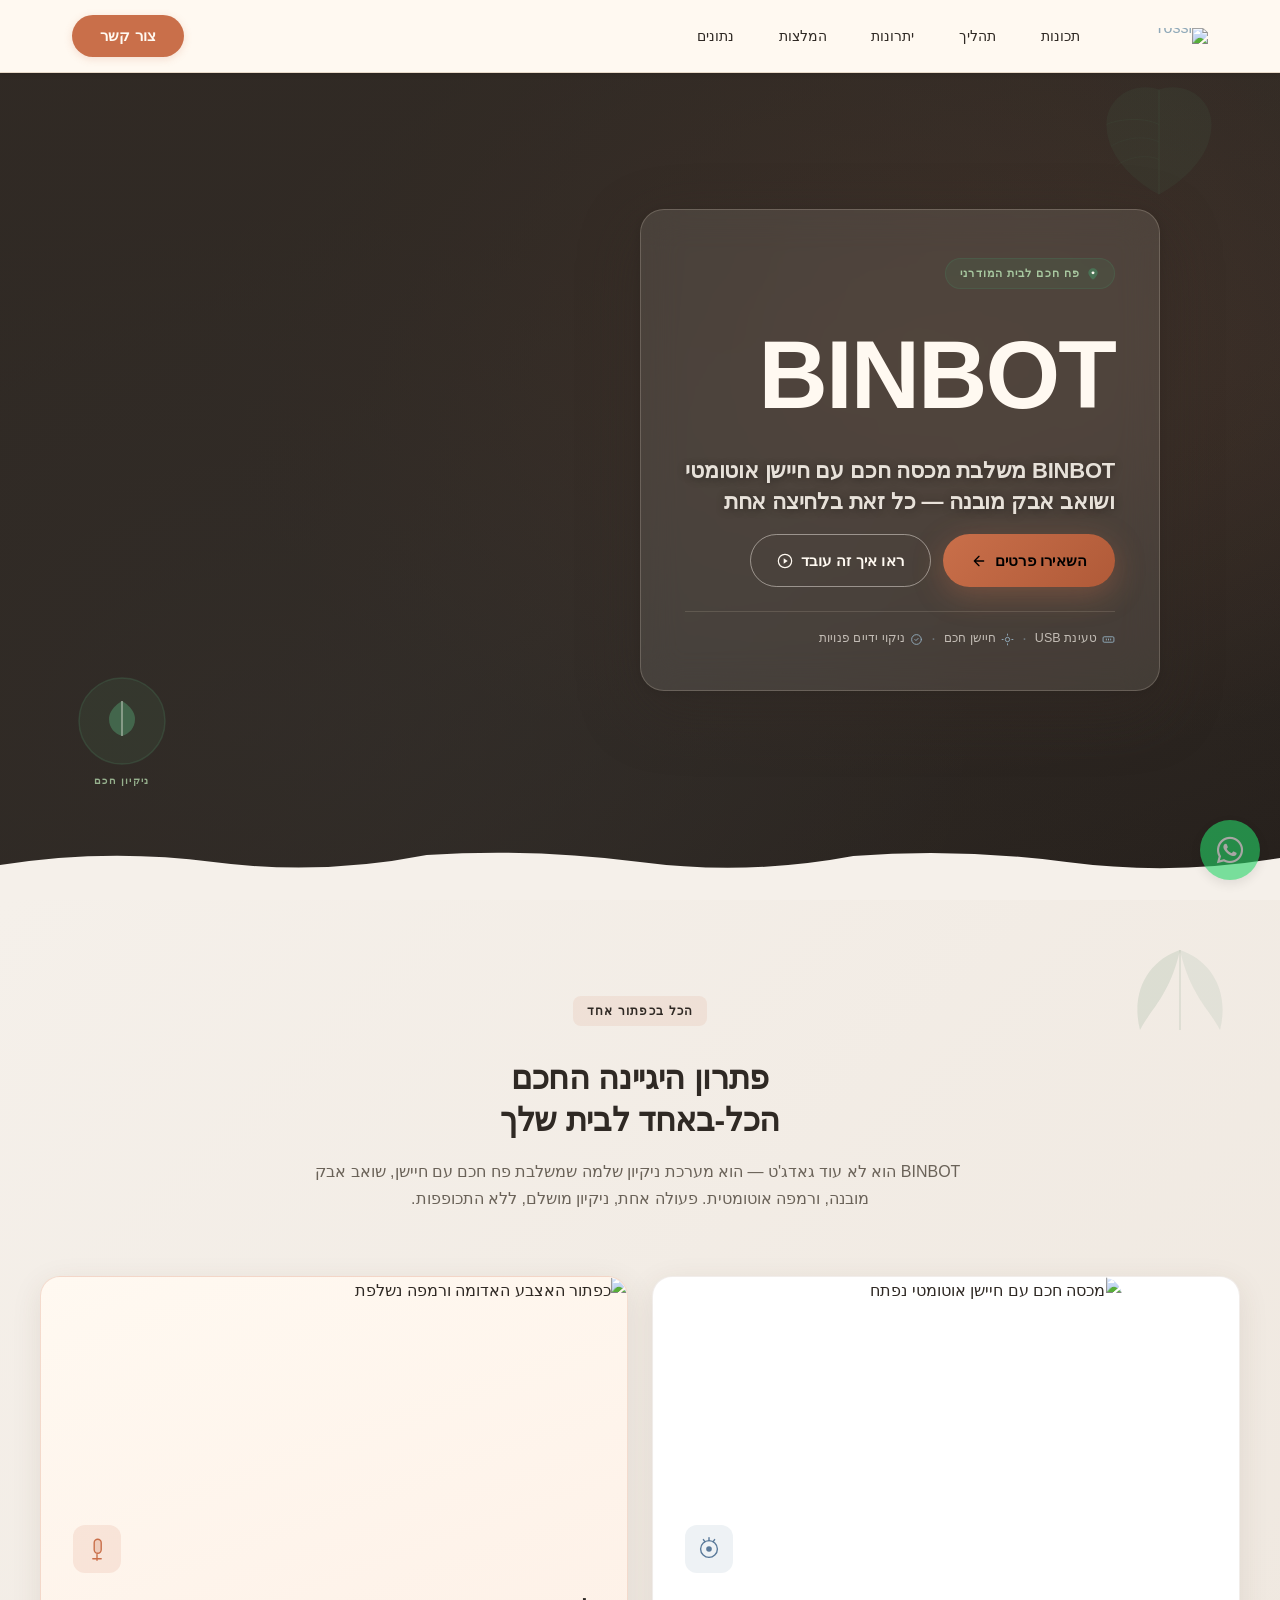
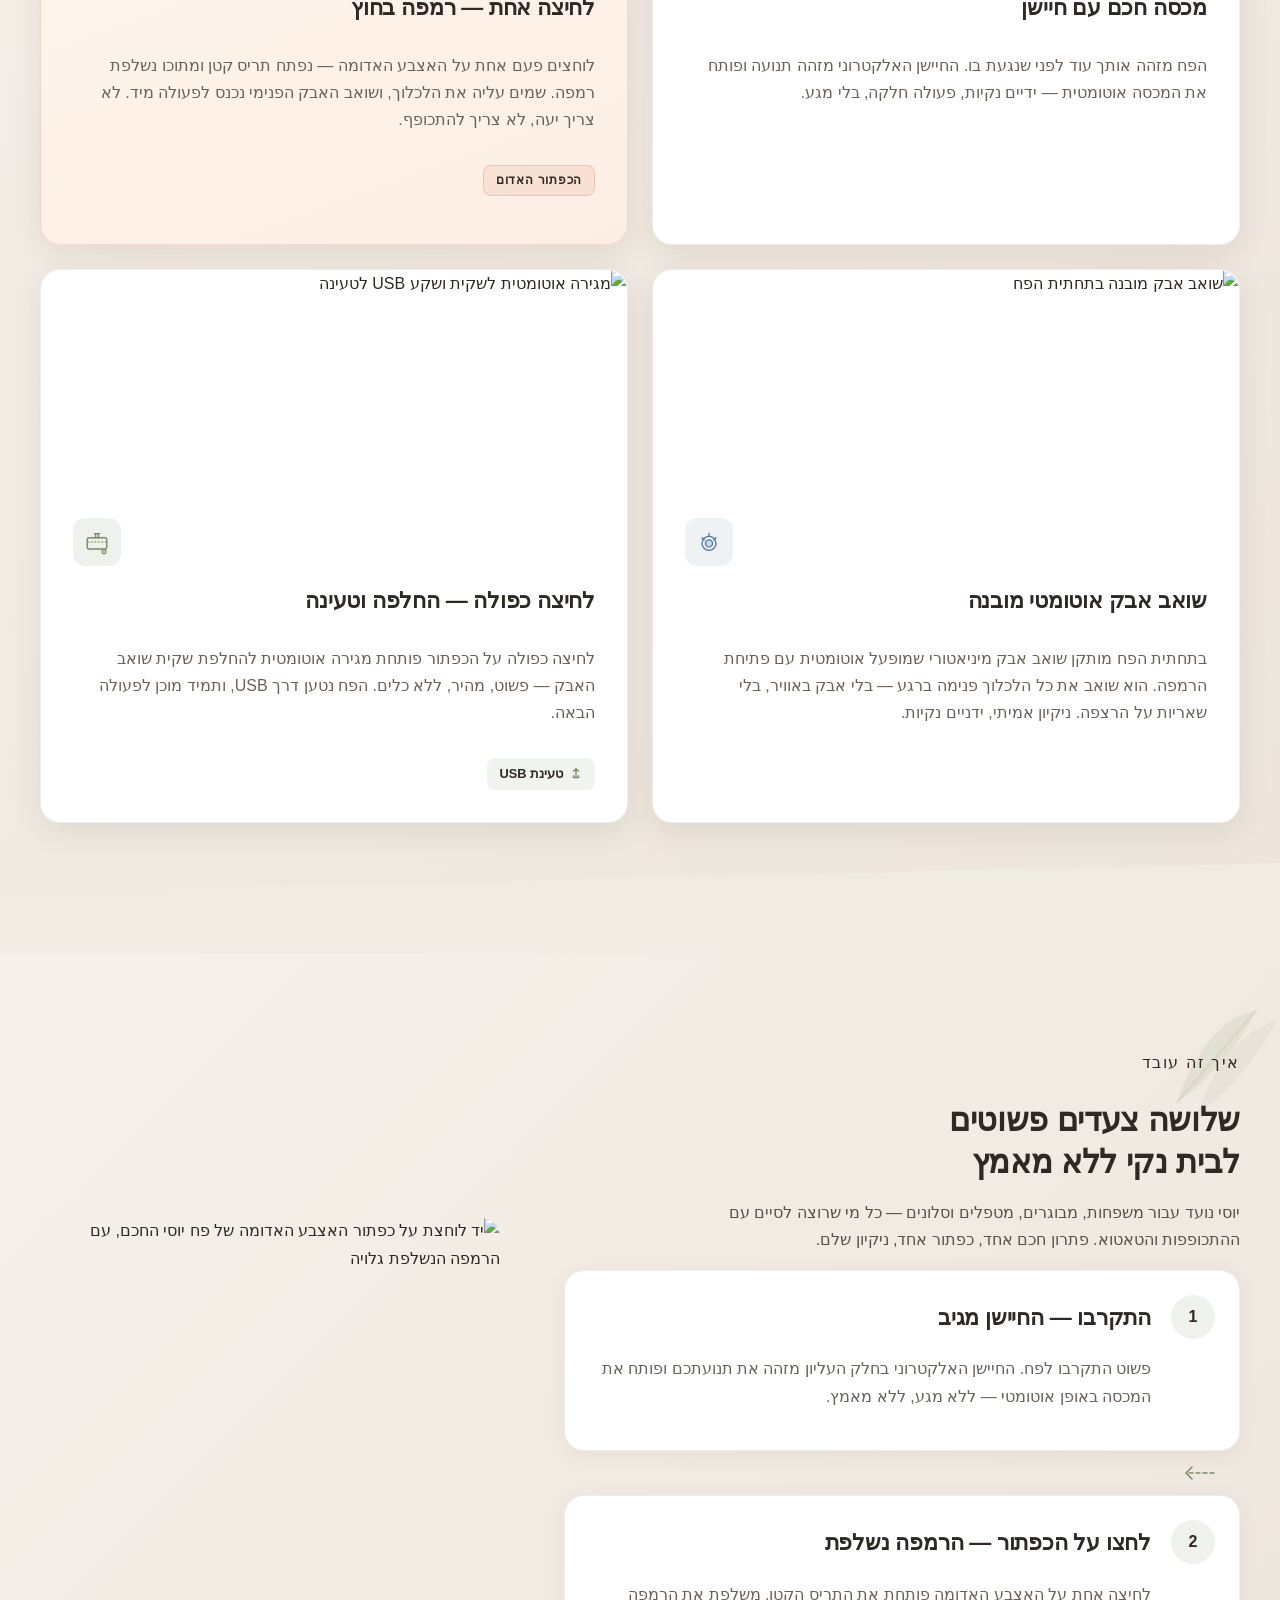
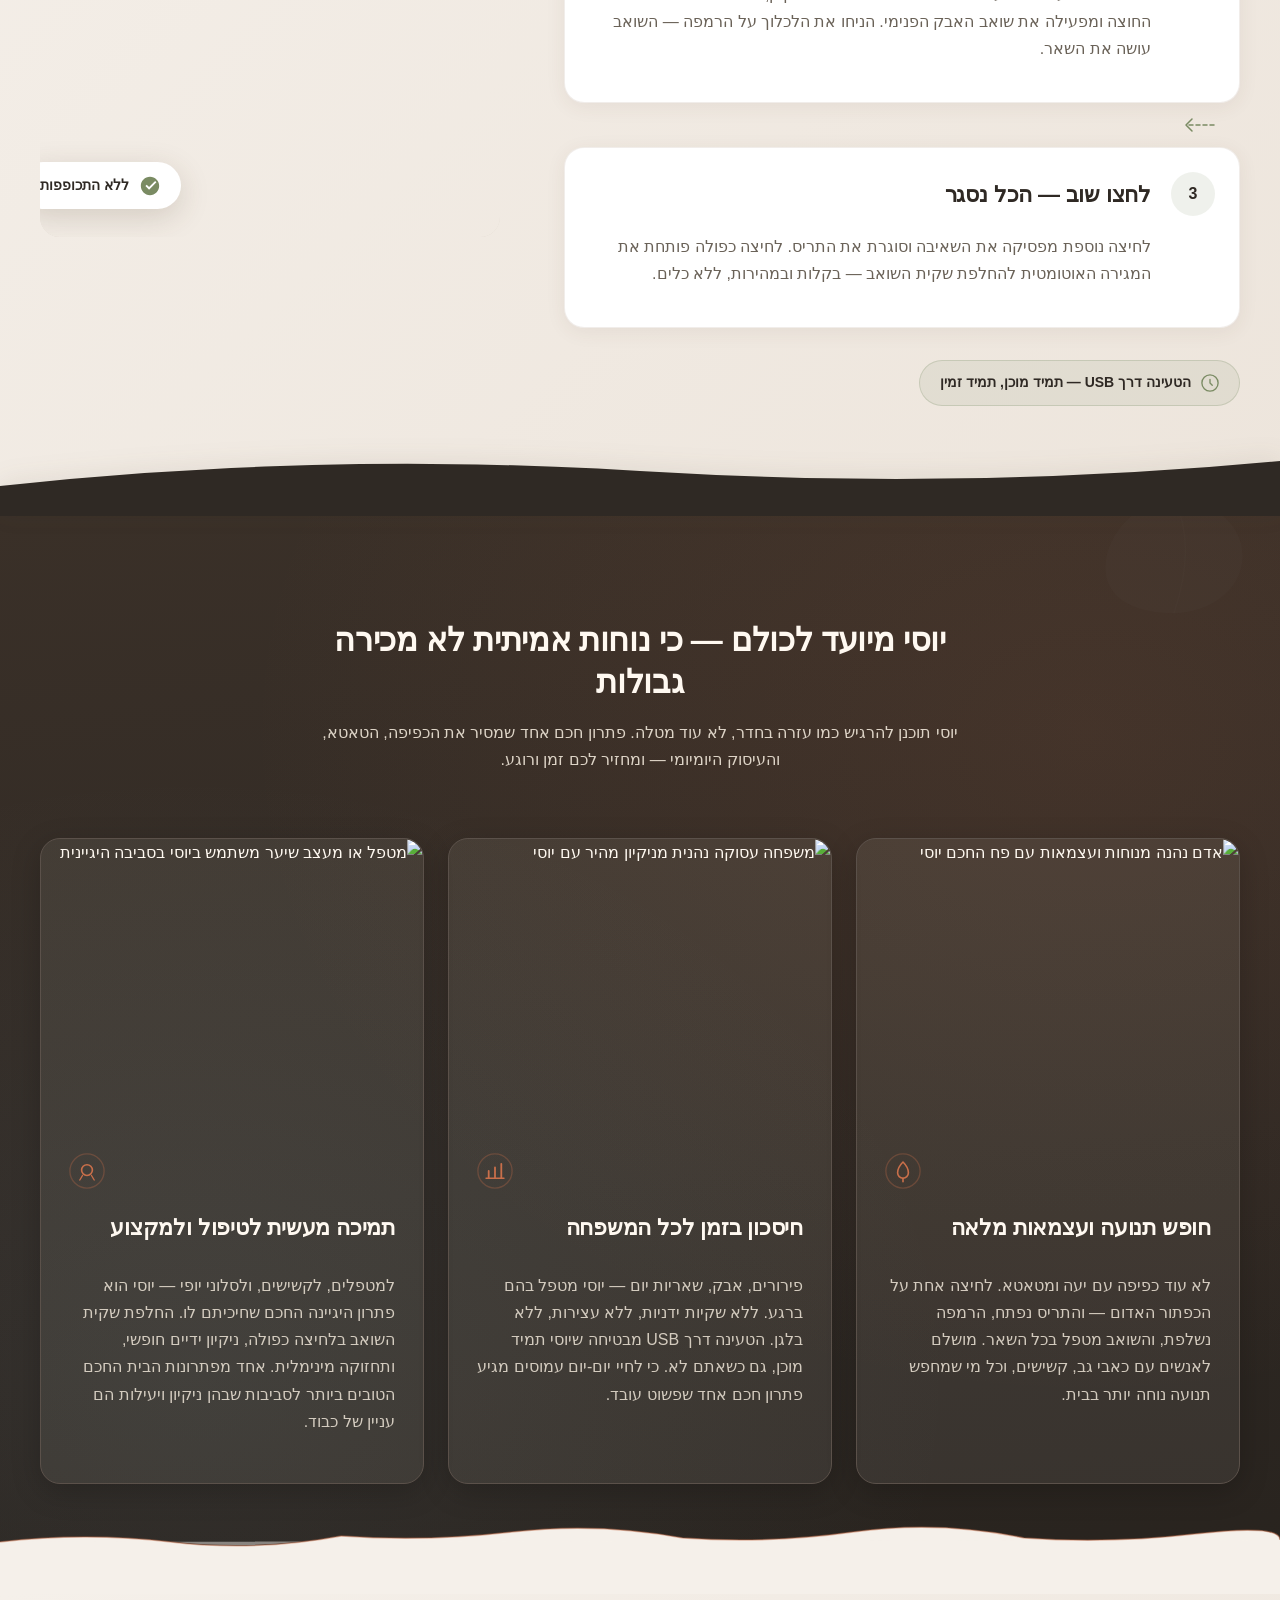
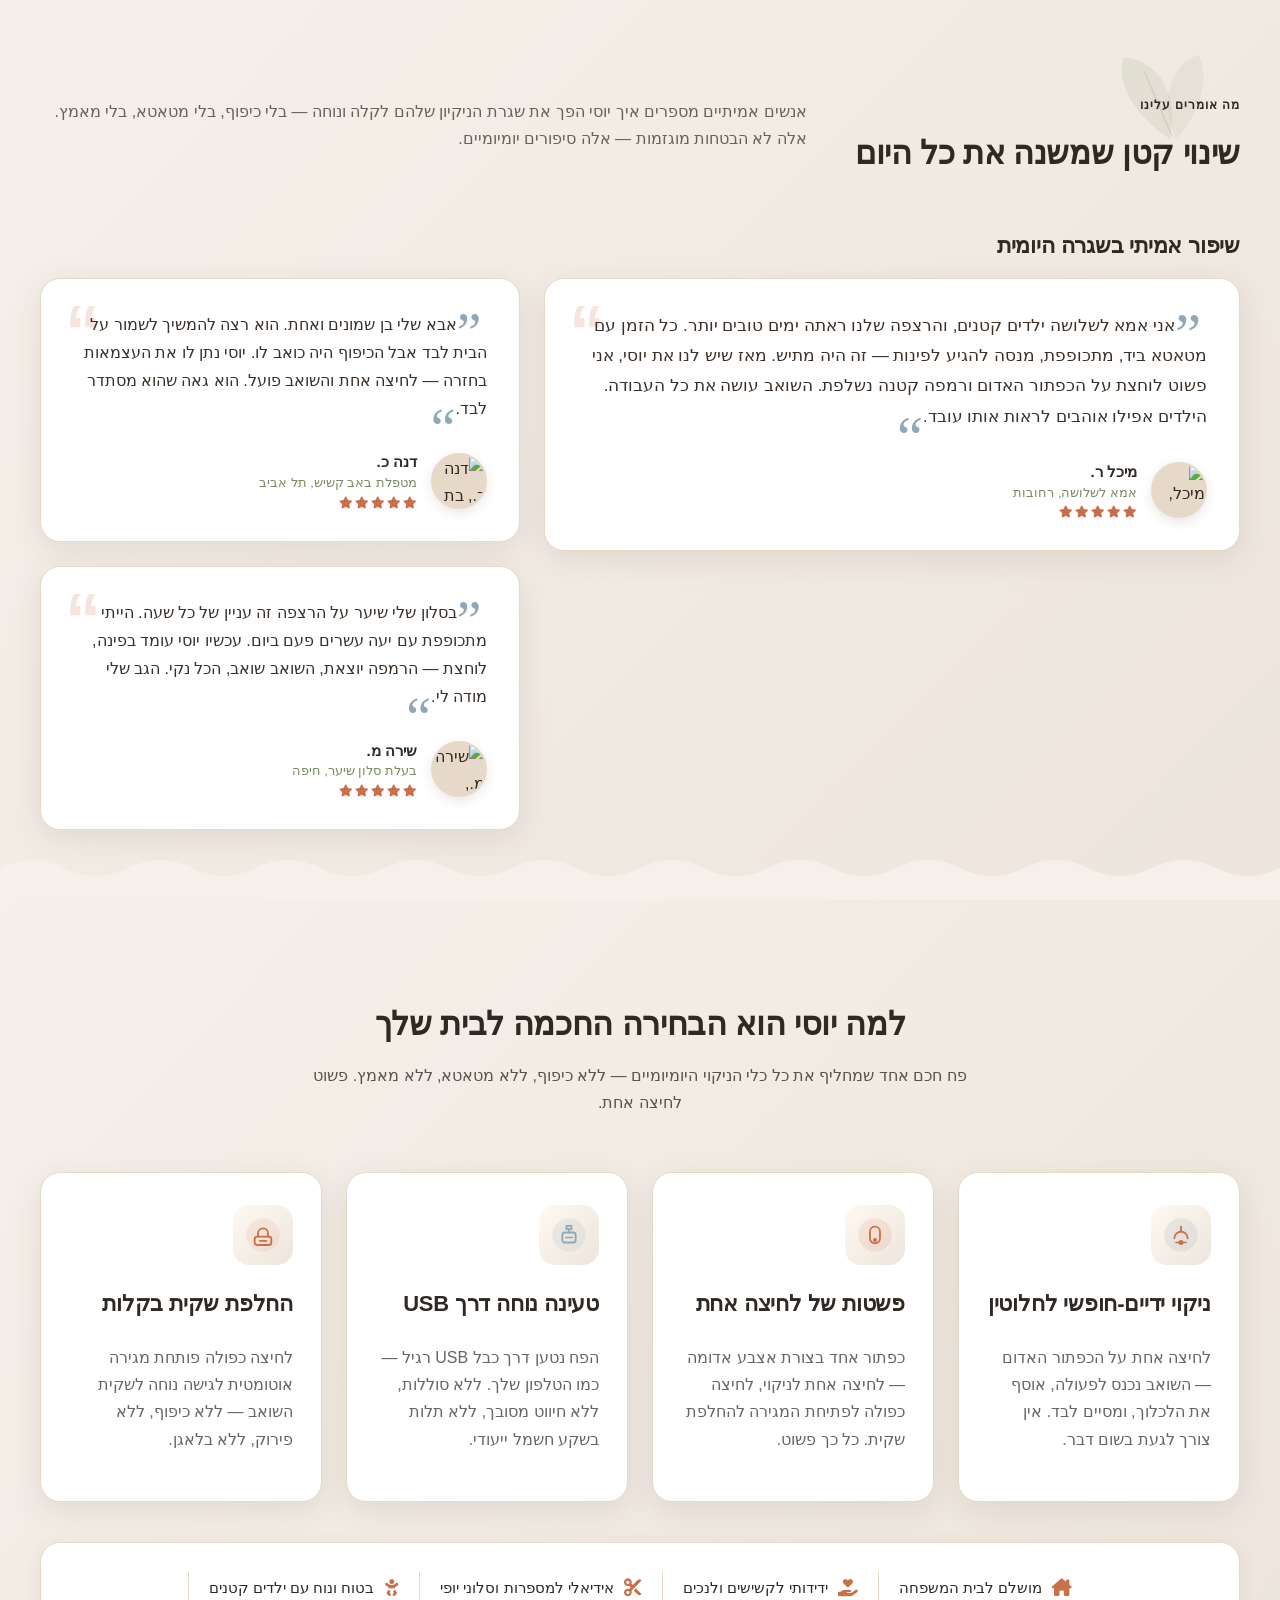
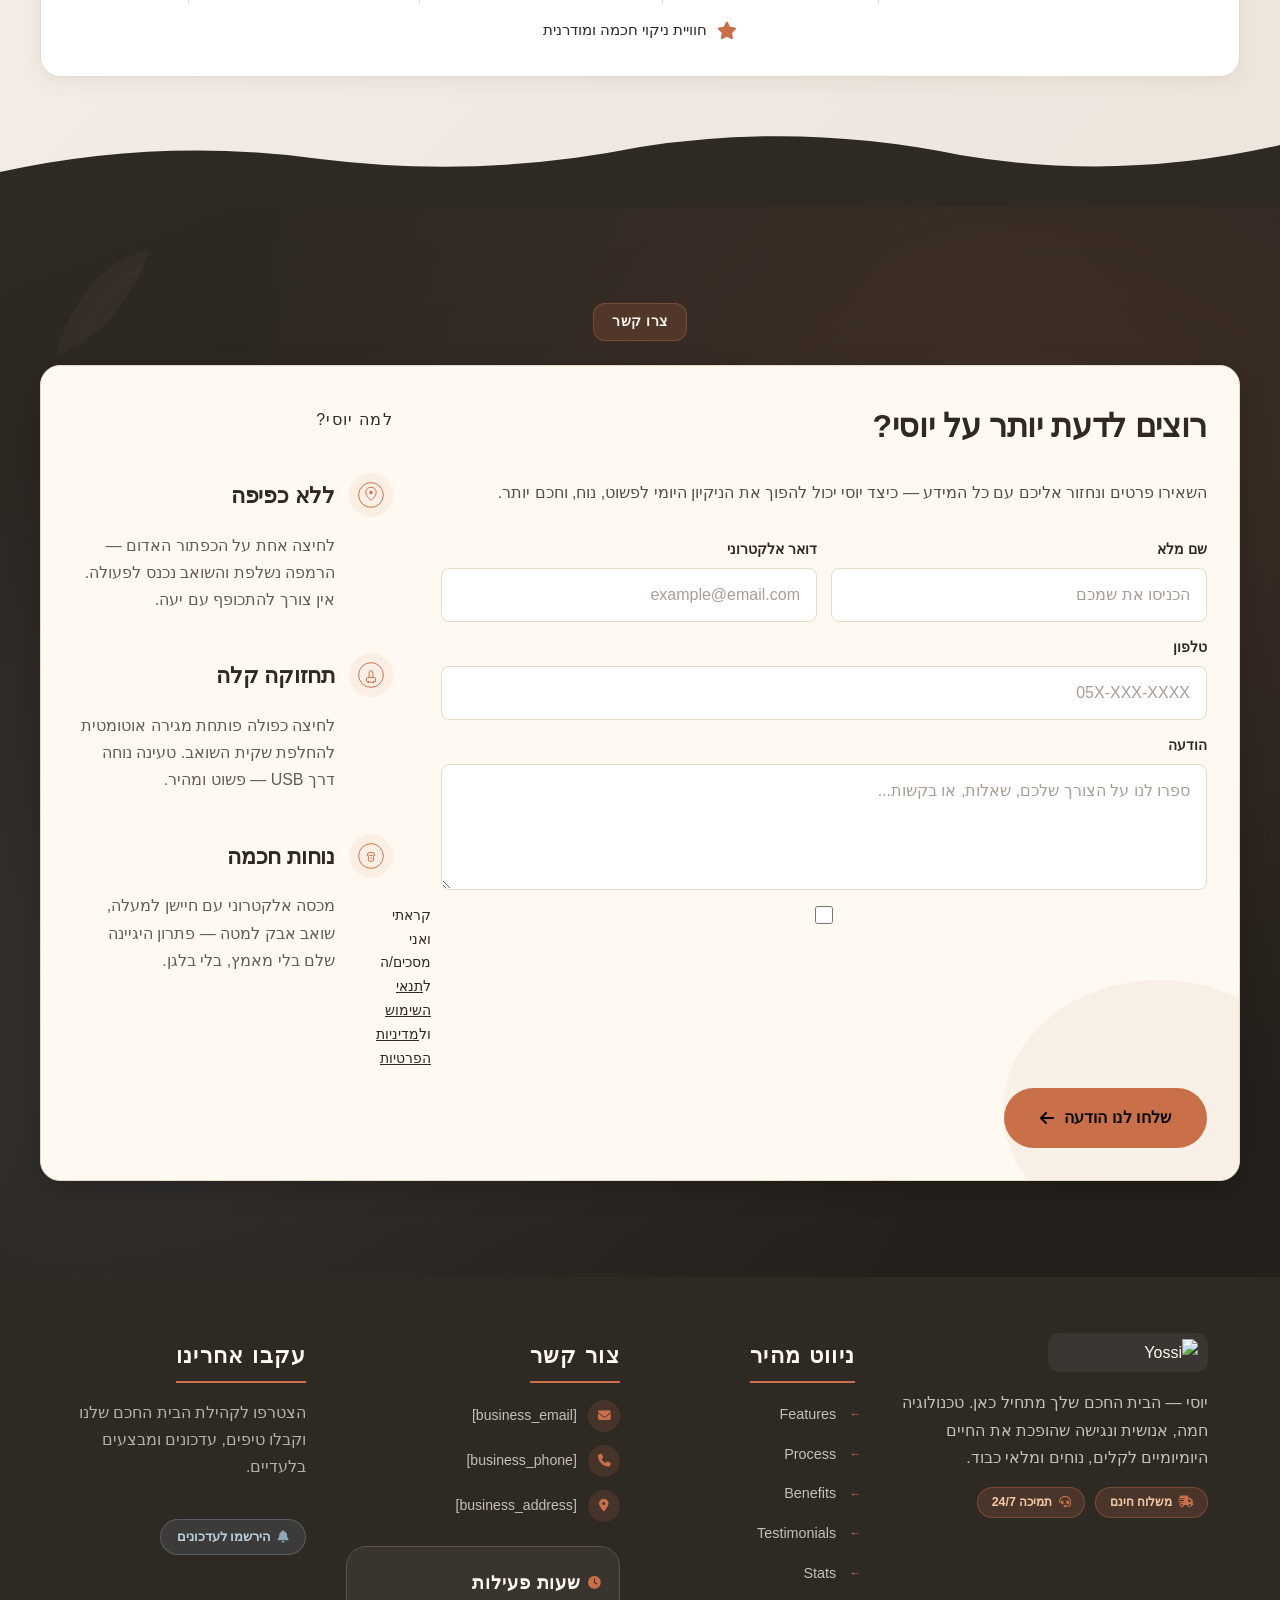
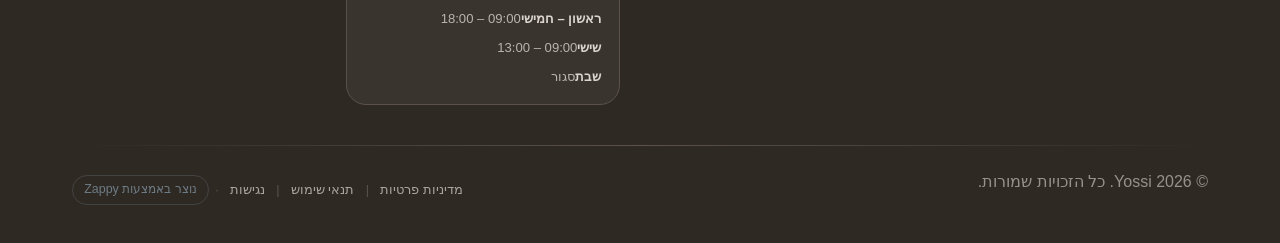
==== commit 546f9256: "Incremental sync: 1 page(s) — update_image" ====
--- a/public/index.html
+++ b/public/index.html
@@ -1 +1 @@
-<!doctype html><html dir="rtl" lang="he"><head><meta charset="UTF-8"><meta content="width=device-width,initial-scale=1" name="viewport"><meta content="index, follow" name="robots"><title>best smart home appliances — Yossi</title><meta content="An innovative smart trash bin that combines an electronic lid with an automatic sensor and a built-in vacuum cleaner at the bottom. With a single press of a red" name="description"><meta content="best smart home appliances, samsung smart home appliances, google smart home appliances, amazon smart home appliances" name="keywords"><link href="/assets/favicon.ico" rel="icon" type="image/x-icon"><link href="/assets/favicon-16x16.png" rel="icon" type="image/png" sizes="16x16"><link href="/assets/favicon-32x32.png" rel="icon" type="image/png" sizes="32x32"><link href="/assets/favicon-48x48.png" rel="icon" type="image/png" sizes="48x48"><link href="/assets/favicon-192x192.png" rel="icon" type="image/png" sizes="192x192"><link href="/assets/favicon-512x512.png" rel="icon" type="image/png" sizes="512x512"><link href="/assets/apple-touch-icon.png" rel="apple-touch-icon"><script>!function(){"use strict";var t="5c08ecc8-3608-48c8-a14f-b6fd048b0b84",e="https://api.zappy5.com/api/analytics/track",a=18e5,n=2592e6,o=!0,i=!0,r=!0;var s=function(){var e="zappy_visitor_"+t,a=null;try{if(a=localStorage.getItem(e)){var o=JSON.parse(a),i=Date.now();if(i-o.created<n)return o.lastSeen=i,localStorage.setItem(e,JSON.stringify(o)),o.id}}catch(t){console.warn("Zappy Analytics: LocalStorage not available")}var r="zv_"+Date.now()+"_"+Math.random().toString(36).substr(2,9);try{localStorage.setItem(e,JSON.stringify({id:r,created:Date.now(),lastSeen:Date.now()}))}catch(t){}return r}(),c=function(){var e="zappy_session_"+t,n=null;try{if(n=sessionStorage.getItem(e)){var o=JSON.parse(n),i=Date.now();if(i-o.timestamp<a)return o.timestamp=i,sessionStorage.setItem(e,JSON.stringify(o)),o.id}}catch(t){console.warn("Zappy Analytics: SessionStorage not available")}var r="zs_"+Date.now()+"_"+Math.random().toString(36).substr(2,9);try{sessionStorage.setItem(e,JSON.stringify({id:r,timestamp:Date.now()}))}catch(t){}return r}();function l(a,n){n=n||{};var o={website_id:t,event_type:a,page_path:window.location.pathname,referrer:document.referrer||"direct",visitor_id:s,session_id:c,metadata:n};if(navigator.sendBeacon){var i=new Blob([JSON.stringify(o)],{type:"application/json"});navigator.sendBeacon(e,i)}else fetch(e,{method:"POST",headers:{"Content-Type":"application/json"},body:JSON.stringify(o),keepalive:!0}).catch(function(t){console.warn("Zappy Analytics: Failed to track event",t)})}o&&l("pageview",{title:document.title,url:window.location.href}),i&&document.addEventListener("click",function(t){var e=t.target;if("BUTTON"===e.tagName||e.closest("button")){var a="BUTTON"===e.tagName?e:e.closest("button");l("click",{element:"button",text:a.textContent.trim().substring(0,100),id:a.id||null,class:a.className||null})}else if("A"===e.tagName||e.closest("a")){var n="A"===e.tagName?e:e.closest("a");l("navigation",{element:"link",text:n.textContent.trim().substring(0,100),href:n.href,external:n.hostname!==window.location.hostname})}},!0),r&&document.addEventListener("submit",function(t){var e=t.target;l("form_submit",{form_id:e.id||null,form_name:e.name||null,form_action:e.action||null,form_method:e.method||"GET"})},!0);var d=Date.now();window.addEventListener("beforeunload",function(){l("page_unload",{time_on_page:Math.floor((Date.now()-d)/1e3),page_path:window.location.pathname})}),window.zappyAnalytics={track:l,getVisitorId:function(){return s},getSessionId:function(){return c}}}()</script><meta content="best smart home appliances — Yossi" property="og:title"><meta content="An innovative smart trash bin that combines an electronic lid with an automatic sensor and a built-in vacuum cleaner at the bottom. With a single press of a red" property="og:description"><meta content="summary_large_image" name="twitter:card"><meta content="best smart home appliances — Yossi" name="twitter:title"><meta content="An innovative smart trash bin that combines an electronic lid with an automatic sensor and a built-in vacuum cleaner at the bottom. With a single press of a red" name="twitter:description"><meta content="website" property="og:type"><meta content="he_IL" property="og:locale"><link href="https://cdnjs.cloudflare.com/ajax/libs/font-awesome/6.4.0/css/all.min.css" rel="stylesheet"><style>.skip-link{position:absolute;top:0;left:0;transform:translateY(-200%);padding:12px 18px;background:var(--bg-dark,#1a1a1a);color:var(--text-light,#fff);font-weight:600;border-radius:0 0 8px 0;z-index:10000}.skip-link:focus{transform:none;outline:2px solid var(--ring,#fff);outline-offset:2px}:focus-visible{outline:2px solid var(--ring,currentColor);outline-offset:3px}</style><link href="/assets/favicon.ico" rel="icon" type="image/x-icon"><link href="/assets/favicon-16x16.png" rel="icon" type="image/png" sizes="16x16"><link href="/assets/favicon-32x32.png" rel="icon" type="image/png" sizes="32x32"><link href="/assets/favicon-48x48.png" rel="icon" type="image/png" sizes="48x48"><link href="/assets/favicon-192x192.png" rel="icon" type="image/png" sizes="192x192"><link href="/assets/favicon-512x512.png" rel="icon" type="image/png" sizes="512x512"><link href="/assets/apple-touch-icon.png" rel="apple-touch-icon"><link href="https://cdn.jsdelivr.net/npm/vanilla-cookieconsent@3/dist/cookieconsent.css" rel="stylesheet"><script src="https://cdn.jsdelivr.net/npm/vanilla-cookieconsent@3/dist/cookieconsent.umd.js"></script><script src="https://cdn.jsdelivr.net/gh/mickidum/acc_toolbar/acctoolbar/acctoolbar.min.js"></script><link href="/styles.css" rel="stylesheet"><style id="zappy-dropdown-submenu-styles">#navMenu li:has(.sub-menu),.nav-menu li:has(.sub-menu),.navbar li:has(.sub-menu),nav li:has(.sub-menu){position:relative}#navMenu .sub-menu,.nav-menu .sub-menu,.navbar .sub-menu,nav .sub-menu{display:block!important;position:absolute!important;top:100%;left:0;min-width:220px;background:#fff;border-radius:8px;box-shadow:0 8px 25px rgba(0,0,0,.15);padding:8px 0;opacity:0;visibility:hidden;transform:translateY(10px);transition:all .3s ease;z-index:1000;list-style:none;pointer-events:none}#navMenu li:hover>.sub-menu,.nav-menu li:hover>.sub-menu,.navbar li:hover>.sub-menu,nav li:hover>.sub-menu{opacity:1!important;visibility:visible!important;transform:translateY(0)!important;pointer-events:auto!important}.sub-menu li{list-style:none;margin:0;padding:0}.sub-menu a{display:block!important;padding:10px 16px!important;color:var(--text-dark,#333)!important;font-weight:500;text-decoration:none;white-space:nowrap;transition:background-color .2s}.sub-menu .zappy-nav-child>a{padding-left:28px!important;font-size:.9em!important;opacity:.85!important}[dir=rtl] .sub-menu .zappy-nav-child>a,html[lang=ar] .sub-menu .zappy-nav-child>a,html[lang=he] .sub-menu .zappy-nav-child>a{padding-left:10px!important;padding-right:28px!important}.sub-menu .zappy-nav-parent>a{font-weight:600!important}.sub-menu a:hover{background-color:#f5f5f5}[dir=rtl] .nav-menu .sub-menu,[dir=rtl] .navbar .sub-menu,[dir=rtl] nav .sub-menu,html[lang=ar] .nav-menu .sub-menu,html[lang=ar] .navbar .sub-menu,html[lang=ar] nav .sub-menu,html[lang=he] .nav-menu .sub-menu,html[lang=he] .navbar .sub-menu,html[lang=he] nav .sub-menu{left:auto!important;right:0!important}.sub-menu:empty,.sub-menu:not(:has(li)):not(:has(> a)),.sub-menu:not(:has(li:not(.zappy-hidden-menu-item))):not(:has(> a)){display:none!important;opacity:0!important;visibility:hidden!important;pointer-events:none!important}li:has(.menu-group-title):hover>.sub-menu{opacity:1!important;visibility:visible!important;transform:translateY(0)!important;pointer-events:auto!important}#navMenu>li>.menu-group-title,.nav-menu>li>.menu-group-title{display:inline-block;padding:.5rem 1rem;cursor:default;user-select:none}@media (max-width:768px){#navMenu .sub-menu,.nav-menu .sub-menu,.navbar .sub-menu,nav .sub-menu{position:static!important;transform:none!important;box-shadow:none!important;background:0 0!important;max-height:0;overflow:hidden;opacity:0;visibility:hidden;transition:max-height .3s ease,opacity .3s ease;padding:0!important;border-radius:0!important}#navMenu .sub-menu.mobile-expanded,.nav-menu .sub-menu.mobile-expanded,.navbar .sub-menu.mobile-expanded{max-height:none!important;overflow-y:visible!important;opacity:1!important;visibility:visible!important;padding:8px 0 8px 16px!important}[dir=rtl] .sub-menu.mobile-expanded,html[lang=he] .sub-menu.mobile-expanded{padding:8px 16px 8px 0!important}#navMenu li:hover>.sub-menu,.nav-menu li:hover>.sub-menu,.navbar li:hover>.sub-menu,nav li:hover>.sub-menu{opacity:0;visibility:hidden;pointer-events:none}#navMenu li>.sub-menu.mobile-expanded,.nav-menu li>.sub-menu.mobile-expanded,.navbar li>.sub-menu.mobile-expanded,nav li>.sub-menu.mobile-expanded{opacity:1!important;visibility:visible!important;pointer-events:auto!important}#navMenu li:has(.sub-menu),.nav-menu li:has(.sub-menu),.navbar li:has(.sub-menu),nav li:has(.sub-menu){display:flex!important;flex-wrap:wrap!important;align-items:center!important;position:relative!important;min-height:44px!important}#navMenu li:has(.sub-menu)>a,.nav-menu li:has(.sub-menu)>a,.navbar li:has(.sub-menu)>a,nav li:has(.sub-menu)>a{flex:1!important;min-width:0!important}#navMenu li:has(.sub-menu)>.menu-group-title,.nav-menu li:has(.sub-menu)>.menu-group-title,.navbar li:has(.sub-menu)>.menu-group-title,nav li:has(.sub-menu)>.menu-group-title{flex:1!important;min-width:0!important;padding:0!important;line-height:inherit!important}#navMenu li:has(.sub-menu)>.sub-menu,.nav-menu li:has(.sub-menu)>.sub-menu,.navbar li:has(.sub-menu)>.sub-menu,nav li:has(.sub-menu)>.sub-menu{flex-basis:100%!important;width:100%!important}#navMenu li:has(.sub-menu)>a [class*=arrow],#navMenu li:has(.sub-menu)>a [class*=chevron],.nav-menu li:has(.sub-menu)>a .fa-angle-down,.nav-menu li:has(.sub-menu)>a .fa-chevron-down,.nav-menu li:has(.sub-menu)>a [class*=arrow],.nav-menu li:has(.sub-menu)>a [class*=chevron],nav li:has(.sub-menu)>a [class*=arrow],nav li:has(.sub-menu)>a [class*=chevron]{display:none!important;visibility:hidden!important}.mobile-submenu-toggle{display:flex!important;align-items:center!important;justify-content:center!important;width:44px!important;height:auto!important;background:0 0!important;border:none!important;cursor:pointer!important;color:var(--text-dark)!important;position:static!important;flex-shrink:0!important;align-self:stretch!important;z-index:2!important;padding:0!important;margin:0!important}.mobile-submenu-toggle::after{content:''!important;width:0!important;height:0!important;border-left:6px solid transparent!important;border-right:6px solid transparent!important;border-top:7px solid currentColor!important;transition:transform .3s ease!important}.mobile-submenu-toggle.expanded::after{transform:rotate(180deg)!important}.sub-menu a{padding:10px 0!important;display:block!important;color:var(--text-dark)!important;white-space:normal!important}.sub-menu .zappy-nav-child>a{padding-left:28px!important;font-size:.9em!important;opacity:.85!important}[dir=rtl] .sub-menu .zappy-nav-child>a,html[lang=ar] .sub-menu .zappy-nav-child>a,html[lang=he] .sub-menu .zappy-nav-child>a{padding-left:0!important;padding-right:28px!important}.sub-menu .zappy-nav-parent>a{font-weight:600!important}#navMenu.active,.nav-menu.active{max-width:100vw!important;overflow-x:hidden!important;box-sizing:border-box!important}.navbar .sub-menu li a,.zappy-products-dropdown .sub-menu a,nav.navbar .sub-menu li a{color:var(--text-dark)!important}}@media (min-width:769px){.mobile-submenu-toggle{display:none!important}}</style><style id="zappy-widget-visibility">html[dir=rtl] .whatsapp-float{right:20px!important;left:auto!important}html:not([dir]) .whatsapp-float,html[dir=ltr] .whatsapp-float{left:20px!important;right:auto!important}html[dir=rtl] #mic-access-tool-general-button,html[dir=rtl] #mic-init-access-tool #mic-access-tool-general-button,html[dir=rtl] #mic-init-access-tool .mic-access-tool-general-button,html[dir=rtl] ._access-icon,html[dir=rtl] .mic-access-tool-general-button{left:20px!important;right:auto!important}html:not([dir]) #mic-access-tool-general-button,html:not([dir]) #mic-init-access-tool #mic-access-tool-general-button,html:not([dir]) #mic-init-access-tool .mic-access-tool-general-button,html:not([dir]) ._access-icon,html:not([dir]) .mic-access-tool-general-button,html[dir=ltr] #mic-access-tool-general-button,html[dir=ltr] #mic-init-access-tool #mic-access-tool-general-button,html[dir=ltr] #mic-init-access-tool .mic-access-tool-general-button,html[dir=ltr] ._access-icon,html[dir=ltr] .mic-access-tool-general-button{right:20px!important;left:auto!important}@media (max-width:768px){.whatsapp-float{display:flex!important}}@media (min-width:769px){.whatsapp-float{display:flex!important}}@media (max-width:768px){#mic-access-tool-general-button,#mic-init-access-tool #mic-access-tool-general-button,#mic-init-access-tool .mic-access-tool-general-button,._access-icon,.mic-access-tool-general-button{display:flex!important;visibility:visible!important;opacity:1!important;pointer-events:auto!important}#mic-access-tool-box.opened-mic-access-tool,#mic-init-access-tool #mic-access-tool-box.opened-mic-access-tool,.mic-access-tool-box.opened-mic-access-tool{visibility:visible!important;opacity:1!important;pointer-events:auto!important}}@media (min-width:769px){#mic-access-tool-general-button,#mic-init-access-tool #mic-access-tool-general-button,#mic-init-access-tool .mic-access-tool-general-button,._access-icon,.mic-access-tool-general-button{display:flex!important;visibility:visible!important;opacity:1!important;pointer-events:auto!important}#mic-access-tool-box.opened-mic-access-tool,#mic-init-access-tool #mic-access-tool-box.opened-mic-access-tool,.mic-access-tool-box.opened-mic-access-tool{visibility:visible!important;opacity:1!important;pointer-events:auto!important}}</style></head><body><a href="#main" class="skip-link">דלג לתוכן הראשי</a><nav class="navbar" dir="rtl"><button class="mobile-toggle" aria-label="Menu" id="mobileToggle"><svg viewBox="0 0 24 24" fill="none" height="24" width="24" class="hamburger-icon"><path d="M3 12h18M3 6h18M3 18h18" stroke="currentColor" stroke-width="2" stroke-linecap="round"></path></svg> <svg viewBox="0 0 24 24" fill="none" height="24" width="24" class="close-icon" style="display:none"><path d="M18 6L6 18M6 6l12 12" stroke="currentColor" stroke-width="2" stroke-linecap="round"></path></svg></button> <button class="phone-header-btn" aria-label="Call" data-phone="[business_phone]"><svg viewBox="0 0 24 24" fill="currentColor" height="20" width="20"><path d="M22 16.92v3a2 2 0 0 1-2.18 2 19.79 19.79 0 0 1-8.63-3.07 19.5 19.5 0 0 1-6-6 19.79 19.79 0 0 1-3.07-8.67A2 2 0 0 1 4.11 2h3a2 2 0 0 1 2 1.72 12.84 12.84 0 0 0 .7 2.81 2 2 0 0 1-.45 2.11L8.09 9.91a16 16 0 0 0 6 6l1.27-1.27a2 2 0 0 1 2.11-.45 12.84 12.84 0 0 0 2.81.7A2 2 0 0 1 22 16.92z"></path></svg></button><div class="nav-container"><div class="nav-right-group"><div class="nav-brand"><a href="/" class="logo-link"><img alt="Yossi" src="/assets/site-----image-1.webp" class="logo"></a></div><ul class="nav-menu" id="navMenu"><li><a href="#features">תכונות</a></li><li><a href="#process">תהליך</a></li><li><a href="#benefits">יתרונות</a></li><li><a href="#testimonials">המלצות</a></li><li><a href="#stats">נתונים</a></li></ul></div><div class="nav-cta-container"><a href="#cta" class="nav-cta-btn">צור קשר</a></div></div></nav><script>window.addEventListener("load",function(){const e=document.querySelector(".navbar, nav, header");if(!e)return void console.log("[Navbar] Navbar element not found");let t=document.getElementById("mobileToggle")||document.querySelector(".mobile-toggle")||document.querySelector(".hamburger")||document.querySelector(".hamburger-menu")||document.querySelector(".menu-toggle")||document.querySelector(".burger-menu")||document.querySelector('[aria-label="Menu"]')||document.querySelector('[aria-label="תפריט"]');const n=document.querySelector(".phone-header-btn"),o=window.getComputedStyle(e);let r=o.backgroundColor;if(console.log("[Navbar] Initial navbar background:",r),"transparent"===r||"rgba(0, 0, 0, 0)"===r||r.startsWith("rgba")&&r.includes(", 0)")){const e=o.backgroundImage;if(e&&"none"!==e)console.log("[Navbar] Navbar has background image/gradient, using dark text"),r="rgb(240, 240, 240)";else{const e=window.getComputedStyle(document.body).backgroundColor;console.log("[Navbar] Navbar transparent, using body background:",e),r=e}}const a=r.match(/\d+/g);if(a&&a.length>=3){const e=(.299*parseInt(a[0])+.587*parseInt(a[1])+.114*parseInt(a[2]))/255;console.log("[Navbar] Mobile button colors preserved from Claude CSS (luminance:",e.toFixed(2)+")");const o=document.createElement("style");o.id="zappy-mobile-nav-fix";document.documentElement.lang;document.documentElement.dir,o.textContent='\n        /* Hide mobile buttons on desktop, show only on mobile */\n        @media (min-width: 769px) {\n          .mobile-toggle,\n          .phone-header-btn {\n            display: none !important;\n          }\n        }\n        \n        /* Show and position mobile buttons correctly on mobile */\n        @media (max-width: 768px) {\n          .navbar,\n          nav.navbar {\n            min-height: 70px !important;\n          }\n\n          .mobile-toggle,\n          .phone-header-btn {\n            position: absolute !important;\n            top: 0 !important;\n            bottom: 0 !important;\n            margin-top: auto !important;\n            margin-bottom: auto !important;\n            transform: none !important;\n            z-index: 1001 !important;\n            display: flex !important;\n            align-items: center !important;\n            justify-content: center !important;\n            width: 36px !important;\n            height: 36px !important;\n            border-radius: 50% !important;\n            border: none !important;\n            cursor: pointer !important;\n            padding: 6px !important;\n            background: none !important;\n            color: var(--nav-text, var(--text-dark)) !important;\n            touch-action: manipulation !important;\n            -webkit-tap-highlight-color: transparent !important;\n          }\n\n          html[data-zappy-site-type="ecommerce"] .phone-header-btn,\n          body[data-zappy-site-type="ecommerce"] .phone-header-btn,\n          html[data-zappy-site-type="ecommerce"] header .phone-header-btn,\n          html[data-zappy-site-type="ecommerce"] nav .phone-header-btn {\n            display: none !important;\n            visibility: hidden !important;\n            width: 0 !important;\n            height: 0 !important;\n            min-width: 0 !important;\n            overflow: hidden !important;\n          }\n          \n          /* LTR positioning (default): hamburger LEFT, phone RIGHT */\n          html:not([dir="rtl"]):not([lang="he"]):not([lang="ar"]) .mobile-toggle,\n          html[dir="ltr"] .mobile-toggle {\n            left: 12px !important;\n            right: auto !important;\n          }\n          html:not([dir="rtl"]):not([lang="he"]):not([lang="ar"]) .phone-header-btn,\n          html[dir="ltr"] .phone-header-btn {\n            right: 12px !important;\n            left: auto !important;\n          }\n          \n          /* RTL positioning: hamburger RIGHT, phone LEFT */\n          html[dir="rtl"] .mobile-toggle,\n          html[lang="he"] .mobile-toggle,\n          html[lang="ar"] .mobile-toggle {\n            right: 12px !important;\n            left: auto !important;\n          }\n          html[dir="rtl"] .phone-header-btn,\n          html[lang="he"] .phone-header-btn,\n          html[lang="ar"] .phone-header-btn {\n            left: 12px !important;\n            right: auto !important;\n          }\n          \n          /* CRITICAL: Ensure nav-container has min-height on mobile */\n          /* All children are positioned absolutely/fixed on mobile, so height:auto collapses to 0 */\n          .nav-container {\n            min-height: 70px !important;\n            position: relative !important;\n          }\n          \n          /* Ensure SVG icons are properly sized and inherit color */\n          .mobile-toggle svg,\n          .phone-header-btn svg {\n            width: 24px !important;\n            height: 24px !important;\n            /* Don\'t force display - let JavaScript control hamburger/close toggle */\n          }\n          \n          /* Reset nav-cta-container on mobile - remove desktop box-shadow/padding */\n          /* that creates a visible ghost box when CTA button is hidden */\n          .nav-cta-container {\n            box-shadow: none !important;\n            padding: 0 !important;\n          }\n          \n          /* Hide nav-cta-container entirely on mobile when there\'s no lang-switcher */\n          /* (only the CTA button is inside, and it\'s hidden on mobile) */\n          .nav-cta-container:not(:has(.lang-switcher)) {\n            display: none !important;\n          }\n          \n          /* CRITICAL: Prevent hero image fade gradient from bleeding over headline text */\n          /* The .image-fade-gradient has bottom: -30px (extends below parent) */\n          /* On mobile stacked layout, this overlaps the h1 text below the image */\n          .hero-image-column {\n            overflow: hidden !important;\n          }\n          .image-fade-gradient {\n            bottom: 0 !important;\n          }\n          \n          /* Hide desktop language switcher on mobile - hamburger menu handles it */\n          /* High specificity to override stored CSS */\n          .lang-switcher,\n          .nav-cta-container .lang-switcher,\n          .nav-container .lang-switcher,\n          .navbar .lang-switcher,\n          .navbar .nav-cta-container .lang-switcher {\n            display: none !important;\n          }\n        }\n      ';const r=document.getElementById("zappy-mobile-nav-fix");r&&r.remove(),document.head.appendChild(o),console.log("[Navbar] Critical CSS injected for mobile nav positioning");const i=window.innerWidth<=768;if(t){const e=t.querySelector(".hamburger-icon"),n=t.querySelector(".close-icon");e&&(e.style.setProperty("width","24px","important"),e.style.setProperty("height","24px","important"),e.style.setProperty("display","block","important")),n&&(n.style.setProperty("width","24px","important"),n.style.setProperty("height","24px","important"),n.style.setProperty("display","none","important")),i?(t.style.setProperty("position","absolute","important"),t.style.setProperty("top","0","important"),t.style.setProperty("bottom","0","important"),t.style.setProperty("margin-top","auto","important"),t.style.setProperty("margin-bottom","auto","important"),t.style.setProperty("transform","none","important"),t.style.setProperty("z-index","1001","important"),t.style.removeProperty("left"),t.style.removeProperty("right"),console.log("[Navbar] Mobile toggle positioning applied (mobile viewport)")):(t.style.removeProperty("position"),t.style.removeProperty("top"),t.style.removeProperty("transform"),t.style.removeProperty("z-index"),t.style.removeProperty("left"),t.style.removeProperty("right"),console.log("[Navbar] Desktop viewport - cleared mobile toggle inline positioning"))}if(n){const e=n.querySelector("svg");e&&(e.style.width="24px",e.style.height="24px",e.setAttribute("width","24"),e.setAttribute("height","24")),i?(n.style.setProperty("position","absolute","important"),n.style.setProperty("top","0","important"),n.style.setProperty("bottom","0","important"),n.style.setProperty("margin-top","auto","important"),n.style.setProperty("margin-bottom","auto","important"),n.style.setProperty("transform","none","important"),n.style.setProperty("z-index","1001","important"),n.style.removeProperty("left"),n.style.removeProperty("right"),console.log("[Navbar] Phone button positioning applied (mobile viewport)")):(n.style.removeProperty("position"),n.style.removeProperty("top"),n.style.removeProperty("transform"),n.style.removeProperty("z-index"),n.style.removeProperty("left"),n.style.removeProperty("right"),console.log("[Navbar] Desktop viewport - cleared phone button inline positioning"))}}else console.log("[Navbar] Could not parse background color:",r);t=document.getElementById("mobileToggle")||document.querySelector(".mobile-toggle")||document.querySelector(".hamburger")||document.querySelector(".hamburger-menu")||document.querySelector(".menu-toggle")||document.querySelector(".burger-menu")||document.querySelector('[aria-label="Menu"]')||document.querySelector('[aria-label="תפריט"]');const i=document.getElementById("navMenu")||document.querySelector(".nav-menu")||document.querySelector(".nav-links")||document.querySelector("nav ul:not(.submenu)");if(!t||!i)return void console.log("[Navbar] Mobile toggle or menu not found:",{toggle:!!t,menu:!!i});i.id||(i.id="navMenu"),console.log("[Navbar] Initializing mobile menu...");const l=t.cloneNode(!0);t.parentNode.replaceChild(l,t);var s=0;function p(e){var t=Date.now();t-s<300||(s=t,function(e){e.preventDefault(),e.stopPropagation();const t=l.querySelector(".hamburger-icon"),n=l.querySelector(".close-icon");i.classList.contains("active")?(i.classList.remove("active"),t&&t.style.setProperty("display","block","important"),n&&n.style.setProperty("display","none","important"),document.body.style.overflow="",console.log("[Navbar] Menu closed")):(i.classList.add("active"),t&&t.style.setProperty("display","none","important"),n&&n.style.setProperty("display","block","important"),document.body.style.overflow="hidden",console.log("[Navbar] Menu opened"))}(e))}l.addEventListener("click",p),l.addEventListener("touchend",p),i.querySelectorAll("a").forEach(function(e){e.addEventListener("click",function(){if("#"===this.getAttribute("href"))return;const e=l.querySelector(".hamburger-icon"),t=l.querySelector(".close-icon");i.classList.remove("active"),e&&e.style.setProperty("display","block","important"),t&&t.style.setProperty("display","none","important"),document.body.style.overflow="",console.log("[Navbar] Menu closed (link clicked)")})});var m=i.querySelectorAll(".dropdown-toggle");m.forEach(function(e){e.addEventListener("click",function(e){e.preventDefault(),e.stopPropagation();var t=this.closest(".nav-dropdown");t&&(t.parentNode.querySelectorAll(".nav-dropdown.open").forEach(function(e){e!==t&&e.classList.remove("open")}),t.classList.toggle("open"),console.log("[Navbar] Dropdown toggled:",t.classList.contains("open")?"open":"closed"))})}),document.addEventListener("click",function(e){e.target.closest(".nav-dropdown")||document.querySelectorAll(".nav-dropdown.open").forEach(function(e){e.classList.remove("open")})}),console.log("[Navbar] Dropdown handlers initialized for "+m.length+" dropdowns"),n&&n.addEventListener("click",function(){const e=document.querySelectorAll('a[href^="tel:"]'),t=e.length>0?e[0].getAttribute("href").replace("tel:",""):"[business_phone]";window.location.href="tel:"+t,console.log("[Navbar] Phone button clicked")}),console.log("[Navbar] Mobile menu initialized successfully")})</script><main id="main"><section class="index-hero-section" data-band-index="0" data-layout-spec="בית-hero" dir="rtl" id="hero" data-hero-type="fullscreen-scrim"><div class="index-hero-bg"><img alt="פח חכם יוסי בפינת מטבח ביתית חמה" src="/assets/site-index-hero-image-1.webp" data-context="Warm lifestyle photography of an innovative smart trash bin in a cozy Israeli kitchen corner. The bin is sleek, modern, and white/light gray with a glowing red finger-shaped button on the side. Natural warm afternoon light streams through a nearby window. The scene feels homey and dignified — a clean kitchen floor, soft textures, perhaps a plant nearby. The bin lid is closed and the product looks premium and approachable. No people visible. The mood is calm, warm, and premium — not futuristic or clinical." data-placeholder="index-hero-image-1" height="700" loading="eager" width="1200" data-element-id="img-1778981484715-uic9zqq8k" data-element-type="image" data-hero-background="true" data-hero-bg="true" fetchpriority="high"></div><div class="index-hero-scrim" aria-hidden="true"></div><svg viewBox="0 0 160 160" xmlns="http://www.w3.org/2000/svg" aria-hidden="true" fill="none" data-no-icon-edit="true" class="index-hero-leaf-decor"><path d="M80 140 C80 140 20 110 20 60 C20 30 50 10 80 20 C110 10 140 30 140 60 C140 110 80 140 80 140Z" fill="#4A7A5A" opacity="0.12"></path><path d="M80 20 L80 140" stroke="#4A7A5A" stroke-width="1.5" opacity="0.15"></path><path d="M80 60 C60 50 30 55 20 60" stroke="#4A7A5A" stroke-width="1" opacity="0.12"></path><path d="M80 80 C60 70 35 78 25 85" stroke="#4A7A5A" stroke-width="1" opacity="0.10"></path><path d="M80 100 C62 92 40 100 30 108" stroke="#4A7A5A" stroke-width="1" opacity="0.09"></path></svg><div class="index-hero-container"><article class="index-hero-card"><div class="index-hero-tagline"><svg viewBox="0 0 24 24" xmlns="http://www.w3.org/2000/svg" aria-hidden="true" fill="none" height="14" width="14" data-element-type="icon" data-icon-type="svg"><path d="M12 2C8 2 4 5.5 4 10c0 5.5 8 12 8 12s8-6.5 8-12c0-4.5-4-8-8-8z" fill="#4A7A5A" opacity="0.8"></path><circle cx="12" cy="10" r="2.5" fill="#FFF9F1"></circle></svg> <span>פח חכם לבית המודרני</span></div><h1 class="index-hero-h1">BINBOT</h1><h3 class="index-hero-subtitle">BINBOT משלבת מכסה חכם עם חיישן אוטומטי ושואב אבק מובנה — כל זאת בלחיצה אחת&nbsp;</h3><div class="index-hero-ctas"><a href="#contact" class="index-hero-btn-primary" data-element-id="btn-1778981484659-rr1ltcgeh" data-element-type="button" data-native-element="true" style="color:rgb(0, 0, 0) !important"><span style="color:rgb(0, 0, 0) !important">השאירו פרטים</span> <svg viewBox="0 0 24 24" xmlns="http://www.w3.org/2000/svg" aria-hidden="true" fill="none" height="16" width="16" data-element-type="icon" data-icon-type="svg"><path d="M19 12H5M12 5l-7 7 7 7" stroke="currentColor" stroke-width="2" stroke-linecap="round" stroke-linejoin="round"></path></svg> </a><a href="#how-it-works" class="index-hero-btn-secondary" data-element-id="btn-1778981484659-blhgmq1jj" data-element-type="button" data-native-element="true"><span>ראו איך זה עובד</span> <svg viewBox="0 0 24 24" xmlns="http://www.w3.org/2000/svg" aria-hidden="true" fill="none" height="16" width="16" data-element-type="icon" data-icon-type="svg"><circle cx="12" cy="12" r="10" stroke="currentColor" stroke-width="1.8"></circle><path d="M10 8l6 4-6 4V8z" fill="currentColor"></path></svg></a></div><div class="index-hero-trust"><span class="index-hero-trust-item"><svg viewBox="0 0 24 24" xmlns="http://www.w3.org/2000/svg" aria-hidden="true" fill="none" height="13" width="13" data-element-type="icon" data-icon-type="svg"><path d="M20 7H4a2 2 0 00-2 2v6a2 2 0 002 2h16a2 2 0 002-2V9a2 2 0 00-2-2z" stroke="#8FA8B8" stroke-width="1.8"></path><path d="M12 11v2M8 11v2M16 11v2" stroke="#8FA8B8" stroke-width="1.8" stroke-linecap="round"></path></svg> טעינת USB </span><span class="index-hero-trust-dot" aria-hidden="true">·</span> <span class="index-hero-trust-item"><svg viewBox="0 0 24 24" xmlns="http://www.w3.org/2000/svg" aria-hidden="true" fill="none" height="13" width="13" data-element-type="icon" data-icon-type="svg"><circle cx="12" cy="12" r="4" stroke="#8FA8B8" stroke-width="1.8"></circle><path d="M12 2v2M12 20v2M2 12h2M20 12h2" stroke="#8FA8B8" stroke-width="1.8" stroke-linecap="round"></path></svg> חיישן חכם </span><span class="index-hero-trust-dot" aria-hidden="true">·</span> <span class="index-hero-trust-item"><svg viewBox="0 0 24 24" xmlns="http://www.w3.org/2000/svg" aria-hidden="true" fill="none" height="13" width="13" data-element-type="icon" data-icon-type="svg"><path d="M9 12l2 2 4-4M21 12a9 9 0 11-18 0 9 9 0 0118 0z" stroke="#8FA8B8" stroke-width="1.8" stroke-linecap="round" stroke-linejoin="round"></path></svg> ניקוי ידיים פנויות</span></div></article></div><div class="index-hero-badge" aria-hidden="true"><svg viewBox="0 0 90 90" xmlns="http://www.w3.org/2000/svg" aria-hidden="true" height="90" width="90" data-no-icon-edit="true"><circle cx="45" cy="45" r="43" stroke="rgba(74,122,90,0.3)" stroke-width="1.5" fill="rgba(74,122,90,0.15)"></circle><path d="M45 25 C45 25 32 32 32 43 C32 52 38 58 45 60 C52 58 58 52 58 43 C58 32 45 25 45 25Z" fill="#4A7A5A" opacity="0.7"></path><path d="M45 25 L45 60" stroke="#FFF9F1" stroke-width="1.2" opacity="0.6"></path></svg> <span class="index-hero-badge-text">ניקיון חכם</span></div><div class="index-hero-divider-wrapper"><svg viewBox="0 0 1440 80" xmlns="http://www.w3.org/2000/svg" aria-hidden="true" data-no-icon-edit="true" preserveAspectRatio="none"><path d="M0,80 L0,45 Q120,28 240,42 T480,35 Q600,28 720,42 T960,36 Q1080,28 1200,42 T1440,38 L1440,80 Z" fill="#F5F0EA"></path></svg></div></section><section class="index-features-section" data-band-index="1" data-layout-spec="בית-features" dir="rtl" id="features"><div class="ifs-leaf-accent" aria-hidden="true"><svg viewBox="0 0 120 120" xmlns="http://www.w3.org/2000/svg" aria-hidden="true" fill="none" data-no-icon-edit="true"><path d="M60 10 C30 20, 10 50, 20 90 C30 70, 50 55, 60 10Z" fill="#4A7A5A" opacity="0.13"></path><path d="M60 10 C90 20, 110 50, 100 90 C90 70, 70 55, 60 10Z" fill="#4A7A5A" opacity="0.09"></path><line opacity="0.15" stroke="#4A7A5A" stroke-width="1.5" x1="60" x2="60" y1="10" y2="90"></line></svg></div><div class="ifs-container"><div class="ifs-intro"><p><span class="ifs-eyebrow" style="color:rgb(47, 41, 36) !important">הכל בכפתור אחד</span></p><h2 class="ifs-heading">פתרון היגיינה החכם<br>הכל-באחד לבית שלך</h2><p class="ifs-subtext">&nbsp;BINBOT הוא לא עוד גאדג'ט — הוא מערכת ניקיון שלמה שמשלבת פח חכם עם חיישן, שואב אבק מובנה, ורמפה אוטומטית. פעולה אחת, ניקיון מושלם, ללא התכופפות.</p></div><div class="ifs-grid"><article class="ifs-card" data-grid-item-index="0"><figure class="ifs-card-image-wrap"><img alt="מכסה חכם עם חיישן אוטומטי נפתח" src="/assets/site-index-features-image-1.webp" data-context="Close-up product photography of a sleek smart trash bin with an electronic sensor lid opening automatically. The lid is lifting upward, triggered by a motion sensor. The bin has a warm cream and matte finish, modern minimal design, soft studio lighting, shallow depth of field, premium smart home appliance aesthetic." data-placeholder="index-features-image-1" height="400" loading="lazy" width="600" decoding="async" data-element-id="img-1778981484716-mh7olwp9f" data-element-type="image"></figure><div class="ifs-card-body"><div class="ifs-card-icon ifs-icon-blue"><svg viewBox="0 0 40 40" xmlns="http://www.w3.org/2000/svg" aria-hidden="true" fill="none" height="28" width="28" data-element-type="icon" data-icon-type="svg"><path d="M20 8 C14 8, 8 13, 8 20 C8 27, 14 32, 20 32" stroke="currentColor" stroke-width="2" stroke-linecap="round"></path><path d="M20 8 C26 8, 32 13, 32 20 C32 27, 26 32, 20 32" stroke="currentColor" stroke-width="2" stroke-linecap="round"></path><circle cx="20" cy="20" r="4" fill="currentColor"></circle><path d="M20 4 L20 8" stroke="currentColor" stroke-width="2" stroke-linecap="round"></path><path d="M12 6.5 L14 9.5" stroke="currentColor" stroke-width="2" stroke-linecap="round"></path><path d="M28 6.5 L26 9.5" stroke="currentColor" stroke-width="2" stroke-linecap="round"></path></svg></div><h3 class="ifs-card-title">מכסה חכם עם חיישן</h3><p class="ifs-card-text">הפח מזהה אותך עוד לפני שנגעת בו. החיישן האלקטרוני מזהה תנועה ופותח את המכסה אוטומטית — ידיים נקיות, פעולה חלקה, בלי מגע.</p></div></article><article class="ifs-card ifs-card-accent" data-grid-item-index="1"><figure class="ifs-card-image-wrap"><img alt="כפתור האצבע האדומה ורמפה נשלפת" src="/assets/site-index-features-image-2.webp" data-context="Extreme close-up product photography of a red finger-shaped button on a smart trash bin. The button is bright red, tactile, and shaped like a fingertip. A small shutter panel is partially open below it, revealing a sliding ramp mechanism extending outward. Warm cream and terracotta tones, premium product photography, soft directional lighting." data-placeholder="index-features-image-2" height="400" loading="lazy" width="600" decoding="async" data-element-id="img-1778981484716-j9ftuc43k" data-element-type="image"></figure><div class="ifs-card-body"><div class="ifs-card-icon ifs-icon-terracotta"><svg viewBox="0 0 40 40" xmlns="http://www.w3.org/2000/svg" aria-hidden="true" fill="none" height="28" width="28" data-element-type="icon" data-icon-type="svg"><rect height="20" rx="5" width="10" x="16" y="6" fill="currentColor" opacity="0.2"></rect><rect height="20" rx="5" width="10" x="16" y="6" stroke="currentColor" stroke-width="2"></rect><path d="M20 28 L20 36" stroke="currentColor" stroke-width="2" stroke-linecap="round"></path><path d="M14 34 L26 34" stroke="currentColor" stroke-width="2" stroke-linecap="round"></path></svg></div><h3 class="ifs-card-title">לחיצה אחת — רמפה בחוץ</h3><p class="ifs-card-text">לוחצים פעם אחת על האצבע האדומה — נפתח תריס קטן ומתוכו נשלפת רמפה. שמים עליה את הלכלוך, ושואב האבק הפנימי נכנס לפעולה מיד. לא צריך יעה, לא צריך להתכופף.</p><p class="zappy-editable"><span class="ifs-badge" style="color:rgb(47, 41, 36) !important">הכפתור האדום</span></p></div></article><article class="ifs-card" data-grid-item-index="2"><figure class="ifs-card-image-wrap"><img alt="שואב אבק מובנה בתחתית הפח" src="/assets/site-index-features-image-3.webp" data-context="Product photography showing the bottom section of a smart trash bin with a built-in vacuum cleaner mechanism. The base is open, revealing a compact vacuum unit with intake vents. Clean studio background, warm cream tones, technical yet approachable aesthetic, soft shadows highlighting the engineering detail, smart home appliance product shot." data-placeholder="index-features-image-3" height="400" loading="lazy" width="600" decoding="async" data-element-id="img-1778981484717-l5zo3gcqv" data-element-type="image"></figure><div class="ifs-card-body"><div class="ifs-card-icon ifs-icon-blue"><svg viewBox="0 0 40 40" xmlns="http://www.w3.org/2000/svg" aria-hidden="true" fill="none" height="28" width="28" data-element-type="icon" data-icon-type="svg"><circle cx="20" cy="22" r="10" stroke="currentColor" stroke-width="2"></circle><circle cx="20" cy="22" r="5" fill="currentColor" opacity="0.2"></circle><circle cx="20" cy="22" r="5" stroke="currentColor" stroke-width="2"></circle><path d="M20 8 L20 12" stroke="currentColor" stroke-width="2" stroke-linecap="round"></path><path d="M10 14 L13 17" stroke="currentColor" stroke-width="2" stroke-linecap="round"></path><path d="M30 14 L27 17" stroke="currentColor" stroke-width="2" stroke-linecap="round"></path></svg></div><h3 class="ifs-card-title">שואב אבק אוטומטי מובנה</h3><p class="ifs-card-text">בתחתית הפח מותקן שואב אבק מיניאטורי שמופעל אוטומטית עם פתיחת הרמפה. הוא שואב את כל הלכלוך פנימה ברגע — בלי אבק באוויר, בלי שאריות על הרצפה. ניקיון אמיתי, ידניים נקיות.</p></div></article><article class="ifs-card" data-grid-item-index="3"><figure class="ifs-card-image-wrap"><img alt="מגירה אוטומטית לשקית ושקע USB לטעינה" src="/assets/site-index-features-image-4.webp" data-context="Close-up product photography of a smart trash bin with a drawer sliding open automatically, revealing a vacuum bag compartment inside. A USB charging cable is plugged into a port on the side of the bin. The bin has a warm cream matte finish, modern minimal design, clean studio lighting, smart home product photography." data-placeholder="index-features-image-4" height="400" loading="lazy" width="600" decoding="async" data-element-id="img-1778981484717-s5z97sk45" data-element-type="image"></figure><div class="ifs-card-body"><div class="ifs-card-icon ifs-icon-muted"><svg viewBox="0 0 40 40" xmlns="http://www.w3.org/2000/svg" aria-hidden="true" fill="none" height="28" width="28" data-element-type="icon" data-icon-type="svg"><rect height="16" rx="3" width="28" x="6" y="14" stroke="currentColor" stroke-width="2"></rect><path d="M6 20 L34 20" stroke="currentColor" stroke-width="1.5" stroke-dasharray="3 2"></path><path d="M18 8 L18 14" stroke="currentColor" stroke-width="2" stroke-linecap="round"></path><path d="M22 8 L22 14" stroke="currentColor" stroke-width="2" stroke-linecap="round"></path><path d="M16 8 L24 8" stroke="currentColor" stroke-width="2" stroke-linecap="round"></path><circle cx="30" cy="34" r="3" fill="currentColor" opacity="0.3"></circle><circle cx="30" cy="34" r="3" stroke="currentColor" stroke-width="1.5"></circle></svg></div><h3 class="ifs-card-title">לחיצה כפולה — החלפה וטעינה</h3><p class="ifs-card-text">לחיצה כפולה על הכפתור פותחת מגירה אוטומטית להחלפת שקית שואב האבק — פשוט, מהיר, ללא כלים. הפח נטען דרך USB, ותמיד מוכן לפעולה הבאה.</p><div class="ifs-usb-tag"><svg viewBox="0 0 16 16" xmlns="http://www.w3.org/2000/svg" aria-hidden="true" fill="none" height="14" width="14" data-element-type="icon" data-icon-type="svg"><path d="M8 2 L8 12M5 5 L8 2 L11 5" stroke="currentColor" stroke-width="1.5" stroke-linecap="round" stroke-linejoin="round"></path><path d="M5 10 L5 12 L11 12 L11 10" stroke="currentColor" stroke-width="1.5" stroke-linecap="round" stroke-linejoin="round"></path></svg> <span style="color:rgb(47, 41, 36) !important">טעינת USB</span></div></div></article></div></div><div class="ifs-divider-wrapper"><svg viewBox="0 0 1200 90" xmlns="http://www.w3.org/2000/svg" aria-hidden="true" data-no-icon-edit="true" preserveAspectRatio="none"><path d="M0,90 L0,30 L1200,0 L1200,90 Z" fill="#F0EBE3"></path></svg></div></section><section class="index-process-section" data-band-index="2" data-layout-spec="בית-process" dir="rtl" id="process"><svg viewBox="0 0 120 100" xmlns="http://www.w3.org/2000/svg" aria-hidden="true" fill="none" data-no-icon-edit="true" class="ips-leaf-accent"><path d="M20,80 Q40,20 80,10 Q60,50 20,80Z" fill="#7A8B63" opacity="0.12"></path><path d="M35,90 Q55,30 95,18 Q75,58 35,90Z" fill="#7A8B63" opacity="0.08"></path><line opacity="0.1" stroke="#7A8B63" stroke-width="1.5" x1="20" x2="80" y1="80" y2="10"></line></svg><div class="ips-container"><div class="ips-content-col"><p class="ips-eyebrow">איך זה עובד</p><h2 class="ips-heading">שלושה צעדים פשוטים<br>לבית נקי ללא מאמץ</h2><p class="ips-intro">יוסי נועד עבור משפחות, מבוגרים, מטפלים וסלונים — כל מי שרוצה לסיים עם ההתכופפות והטאטוא. פתרון חכם אחד, כפתור אחד, ניקיון שלם.</p><div class="ips-steps"><div class="ips-step"><div class="ips-step-marker"><span class="ips-step-num">1</span></div><div class="ips-step-body"><h3 class="ips-step-title">התקרבו — החיישן מגיב</h3><p class="ips-step-text">פשוט התקרבו לפח. החיישן האלקטרוני בחלק העליון מזהה את תנועתכם ופותח את המכסה באופן אוטומטי — ללא מגע, ללא מאמץ.</p></div></div><div class="ips-arrow" aria-hidden="true"><svg viewBox="0 0 40 24" xmlns="http://www.w3.org/2000/svg" aria-hidden="true" fill="none" height="24" width="40" data-no-icon-edit="true"><path d="M36,12 L8,12" stroke="#7A8B63" stroke-width="1.5" stroke-linecap="round" stroke-dasharray="4 3"></path><path d="M14,6 L8,12 L14,18" stroke="#7A8B63" stroke-width="1.5" stroke-linecap="round" stroke-linejoin="round"></path></svg></div><div class="ips-step"><div class="ips-step-marker"><span class="ips-step-num">2</span></div><div class="ips-step-body"><h3 class="ips-step-title">לחצו על הכפתור — הרמפה נשלפת</h3><p class="ips-step-text">לחיצה אחת על האצבע האדומה פותחת את התריס הקטן, משלפת את הרמפה החוצה ומפעילה את שואב האבק הפנימי. הניחו את הלכלוך על הרמפה — השואב עושה את השאר.</p></div></div><div class="ips-arrow" aria-hidden="true"><svg viewBox="0 0 40 24" xmlns="http://www.w3.org/2000/svg" aria-hidden="true" fill="none" height="24" width="40" data-no-icon-edit="true"><path d="M36,12 L8,12" stroke="#7A8B63" stroke-width="1.5" stroke-linecap="round" stroke-dasharray="4 3"></path><path d="M14,6 L8,12 L14,18" stroke="#7A8B63" stroke-width="1.5" stroke-linecap="round" stroke-linejoin="round"></path></svg></div><div class="ips-step"><div class="ips-step-marker"><span class="ips-step-num">3</span></div><div class="ips-step-body"><h3 class="ips-step-title">לחצו שוב — הכל נסגר</h3><p class="ips-step-text">לחיצה נוספת מפסיקה את השאיבה וסוגרת את התריס. לחיצה כפולה פותחת את המגירה האוטומטית להחלפת שקית השואב — בקלות ובמהירות, ללא כלים.</p></div></div></div><div class="ips-tip"><svg viewBox="0 0 20 20" xmlns="http://www.w3.org/2000/svg" aria-hidden="true" fill="none" height="18" width="18" data-element-type="icon" data-icon-type="svg"><circle cx="10" cy="10" r="9" stroke="currentColor" stroke-width="1.5"></circle><path d="M10 6v4l2.5 2.5" stroke="currentColor" stroke-width="1.5" stroke-linecap="round"></path></svg> <span>הטעינה דרך USB — תמיד מוכן, תמיד זמין</span></div></div><div class="ips-image-col"><div class="ips-image-wrapper"><img alt="יד לוחצת על כפתור האצבע האדומה של פח יוסי החכם, עם הרמפה הנשלפת גלויה" src="/assets/site-index-process-image-1.webp" data-context="A close-up lifestyle photograph of a sleek smart trash bin in a modern Israeli home setting. A hand hovers near a distinctive red finger-shaped button on the side of the bin. The lower portion of the bin shows a small open shutter with a ramp partially extended, revealing the built-in vacuum mechanism. Warm ambient lighting, cream and terracotta tones, clean kitchen or living room background. The product looks premium, approachable, and effortlessly integrated into daily home life." data-placeholder="index-process-image-1" height="720" loading="lazy" width="540" decoding="async"><div class="ips-float-badge"><svg viewBox="0 0 24 24" xmlns="http://www.w3.org/2000/svg" aria-hidden="true" fill="none" height="22" width="22" data-element-type="icon" data-icon-type="svg"><path d="M12 2C6.48 2 2 6.48 2 12s4.48 10 10 10 10-4.48 10-10S17.52 2 12 2zm-1 14l-4-4 1.41-1.41L11 13.17l6.59-6.59L19 8l-8 8z" fill="currentColor"></path></svg> <span>ללא התכופפות</span></div></div></div></div><div class="ips-divider-wrapper"><svg viewBox="0 0 1200 70" xmlns="http://www.w3.org/2000/svg" aria-hidden="true" data-no-icon-edit="true" preserveAspectRatio="none"><path d="M0,70 L0,40 Q300,5 600,25 Q900,45 1200,15 L1200,70 Z" fill="var(--bg-dark)"></path></svg></div></section><section class="index-benefits-section" data-band-index="3" data-layout-spec="בית-benefits" dir="rtl" id="benefits"><svg viewBox="0 0 140 120" xmlns="http://www.w3.org/2000/svg" aria-hidden="true" fill="none" data-no-icon-edit="true" class="benefits-leaf-decor"><path d="M70,10 C40,10 10,40 10,70 C10,100 40,110 70,110 C100,110 130,90 130,60 C130,30 100,10 70,10 Z" fill="var(--border-dark)" opacity="0.18"></path><path d="M70,10 Q90,50 70,110" stroke="var(--border-dark)" stroke-width="1.5" fill="none" opacity="0.15"></path></svg><div class="benefits-container"><div class="benefits-intro"><h2 class="benefits-heading">יוסי מיועד לכולם — כי נוחות אמיתית לא מכירה גבולות</h2><p class="benefits-subtext">יוסי תוכנן להרגיש כמו עזרה בחדר, לא עוד מטלה. פתרון חכם אחד שמסיר את הכפיפה, הטאטא, והעיסוק היומיומי — ומחזיר לכם זמן ורוגע.</p></div><div class="benefits-grid"><article class="benefit-panel"><figure class="benefit-image-wrap"><img alt="אדם נהנה מנוחות ועצמאות עם פח החכם יוסי" src="/assets/site-index-benefits-image-1.webp" data-context="An elderly person or someone with back pain comfortably using a smart trash bin with a single red button press, no bending required, warm home interior, natural light, real-life candid feel, soft and dignified mood" data-placeholder="index-benefits-image-1" height="400" loading="lazy" width="600" decoding="async"></figure><div class="benefit-content"><div class="benefit-icon-wrap" aria-hidden="true"><svg viewBox="0 0 40 40" xmlns="http://www.w3.org/2000/svg" fill="none" height="36" width="36" data-element-type="icon" data-icon-type="svg"><circle cx="20" cy="20" r="19" stroke="currentColor" stroke-width="1.5" opacity="0.3"></circle><path d="M20 10 C20 10 14 16 14 22 C14 25.3 16.7 28 20 28 C23.3 28 26 25.3 26 22 C26 16 20 10 20 10Z" stroke="currentColor" stroke-width="1.8" fill="none" stroke-linejoin="round"></path><path d="M20 28 L20 32" stroke="currentColor" stroke-width="1.8" stroke-linecap="round"></path></svg></div><h3 class="benefit-title">חופש תנועה ועצמאות מלאה</h3><p class="benefit-desc">לא עוד כפיפה עם יעה ומטאטא. לחיצה אחת על הכפתור האדום — והתריס נפתח, הרמפה נשלפת, והשואב מטפל בכל השאר. מושלם לאנשים עם כאבי גב, קשישים, וכל מי שמחפש תנועה נוחה יותר בבית.</p></div></article><article class="benefit-panel"><figure class="benefit-image-wrap"><img alt="משפחה עסוקה נהנית מניקיון מהיר עם יוסי" src="/assets/site-index-benefits-image-2.webp" data-context="A busy family kitchen scene, crumbs on the floor near a smart trash bin, parent quickly pressing the red button while children play nearby, warm and lively home environment, candid real-life photography style" data-placeholder="index-benefits-image-2" height="400" loading="lazy" width="600" decoding="async"></figure><div class="benefit-content"><div class="benefit-icon-wrap" aria-hidden="true"><svg viewBox="0 0 40 40" xmlns="http://www.w3.org/2000/svg" fill="none" height="36" width="36" data-element-type="icon" data-icon-type="svg"><circle cx="20" cy="20" r="19" stroke="currentColor" stroke-width="1.5" opacity="0.3"></circle><path d="M13 20 L13 28 M20 16 L20 28 M27 12 L27 28" stroke="currentColor" stroke-width="2" stroke-linecap="round"></path><path d="M10 28 L30 28" stroke="currentColor" stroke-width="1.5" stroke-linecap="round"></path></svg></div><h3 class="benefit-title">חיסכון בזמן לכל המשפחה</h3><p class="benefit-desc">פירורים, אבק, שאריות יום — יוסי מטפל בהם ברגע. ללא שקיות ידניות, ללא עצירות, ללא בלגן. הטעינה דרך USB מבטיחה שיוסי תמיד מוכן, גם כשאתם לא. כי לחיי יום-יום עמוסים מגיע פתרון חכם אחד שפשוט עובד.</p></div></article><article class="benefit-panel"><figure class="benefit-image-wrap"><img alt="מטפל או מעצב שיער משתמש ביוסי בסביבה היגיינית" src="/assets/site-index-benefits-image-3.webp" data-context="A caregiver or salon professional using a smart trash bin with an automatic vacuum in a clean hygienic setting, perhaps a hair salon or a home care environment, professional yet warm atmosphere, real-life candid style" data-placeholder="index-benefits-image-3" height="400" loading="lazy" width="600" decoding="async"></figure><div class="benefit-content"><div class="benefit-icon-wrap" aria-hidden="true"><svg viewBox="0 0 40 40" xmlns="http://www.w3.org/2000/svg" fill="none" height="36" width="36" data-element-type="icon" data-icon-type="svg"><circle cx="20" cy="20" r="19" stroke="currentColor" stroke-width="1.5" opacity="0.3"></circle><path d="M20 13 C16.7 13 14 15.7 14 19 C14 22.3 16.7 25 20 25 C23.3 25 26 22.3 26 19 C26 15.7 23.3 13 20 13Z" stroke="currentColor" stroke-width="1.8" fill="none"></path><path d="M15 25 L12 30 M25 25 L28 30" stroke="currentColor" stroke-width="1.5" stroke-linecap="round"></path></svg></div><h3 class="benefit-title">תמיכה מעשית לטיפול ולמקצוע</h3><p class="benefit-desc">למטפלים, לקשישים, ולסלוני יופי — יוסי הוא פתרון היגיינה החכם שחיכיתם לו. החלפת שקית השואב בלחיצה כפולה, ניקיון ידיים חופשי, ותחזוקה מינימלית. אחד מפתרונות הבית החכם הטובים ביותר לסביבות שבהן ניקיון ויעילות הם עניין של כבוד.</p></div></article></div></div><div class="benefits-divider-wrapper"><svg viewBox="0 0 1200 90" xmlns="http://www.w3.org/2000/svg" aria-hidden="true" data-no-icon-edit="true" preserveAspectRatio="none"><path d="M0,90 L0,38 Q80,28 160,38 T320,32 Q400,38 480,28 T640,34 Q720,40 800,28 T960,34 Q1040,40 1120,30 T1200,36 L1200,90 Z" fill="#F5F0EA"></path><path d="M0,38 Q80,28 160,38 T320,32 Q400,38 480,28 T640,34 Q720,40 800,28 T960,34 Q1040,40 1120,30 T1200,36" stroke="var(--secondary)" stroke-width="1.5" fill="#F5F0EA" opacity="0.45"></path></svg></div></section><section class="index-testimonials-section" data-band-index="4" data-layout-spec="בית-testimonials" dir="rtl" id="testimonials"><svg viewBox="0 0 120 100" xmlns="http://www.w3.org/2000/svg" aria-hidden="true" fill="none" data-no-icon-edit="true" class="its-leaf-accent"><path d="M60,90 C60,90 10,60 20,20 C30,20 70,30 60,90 Z" fill="#7A8B63" opacity="0.12"></path><path d="M65,90 C65,90 100,55 85,18 C75,20 45,38 65,90 Z" fill="#7A8B63" opacity="0.09"></path><line opacity="0.15" stroke="#7A8B63" stroke-width="1.5" x1="62" x2="38" y1="88" y2="32"></line></svg><div class="its-container"><div class="its-intro-row"><div class="its-intro-heading"><span class="its-eyebrow">מה אומרים עלינו</span><h2>שינוי קטן שמשנה את כל היום</h2></div><div class="its-intro-desc"><p>אנשים אמיתיים מספרים איך יוסי הפך את שגרת הניקיון שלהם לקלה ונוחה — בלי כיפוף, בלי מטאטא, בלי מאמץ. אלה לא הבטחות מוגזמות — אלה סיפורים יומיומיים.</p></div></div><h3 class="its-section-label">שיפור אמיתי בשגרה היומית</h3><div class="its-cards-grid"><article class="its-card its-card--large"><div class="its-quote-mark" aria-hidden="true">“</div><blockquote class="its-quote-text">אני אמא לשלושה ילדים קטנים, והרצפה שלנו ראתה ימים טובים יותר. כל הזמן עם מטאטא ביד, מתכופפת, מנסה להגיע לפינות — זה היה מתיש. מאז שיש לנו את יוסי, אני פשוט לוחצת על הכפתור האדום ורמפה קטנה נשלפת. השואב עושה את כל העבודה. הילדים אפילו אוהבים לראות אותו עובד.</blockquote><footer class="its-card-footer"><div class="its-portrait-wrap"><img alt="מיכל, אמא לשלושה" src="/assets/site-index-testimonials-image-1.webp" data-context="Warm portrait photo of a smiling Israeli mother in her 30s in a bright modern kitchen, casual home setting, soft natural light, warm cream tones" data-placeholder="index-testimonials-image-1" height="64" loading="lazy" width="64" decoding="async" class="its-portrait"></div><div class="its-meta"><span class="its-name">מיכל ר.</span> <span class="its-role">אמא לשלושה, רחובות</span><div class="its-stars" aria-label="דירוג 5 כוכבים"><i class="fas fa-star"></i><i class="fas fa-star"></i><i class="fas fa-star"></i><i class="fas fa-star"></i><i class="fas fa-star"></i></div></div></footer></article><div class="its-cards-col"><article class="its-card its-card--regular"><div class="its-quote-mark" aria-hidden="true">“</div><blockquote class="its-quote-text">אבא שלי בן שמונים ואחת. הוא רצה להמשיך לשמור על הבית לבד אבל הכיפוף היה כואב לו. יוסי נתן לו את העצמאות בחזרה — לחיצה אחת והשואב פועל. הוא גאה שהוא מסתדר לבד.</blockquote><footer class="its-card-footer"><div class="its-portrait-wrap"><img alt="דנה כ., בת המטפלת באביה" src="/assets/site-index-testimonials-image-2.webp" data-context="Warm portrait of a middle-aged Israeli woman in her 50s smiling gently, caring expression, soft warm background, natural home lighting" data-placeholder="index-testimonials-image-2" height="64" loading="lazy" width="64" decoding="async" class="its-portrait"></div><div class="its-meta"><span class="its-name">דנה כ.</span> <span class="its-role">מטפלת באב קשיש, תל אביב</span><div class="its-stars" aria-label="דירוג 5 כוכבים"><i class="fas fa-star"></i><i class="fas fa-star"></i><i class="fas fa-star"></i><i class="fas fa-star"></i><i class="fas fa-star"></i></div></div></footer></article><article class="its-card its-card--regular"><div class="its-quote-mark" aria-hidden="true">“</div><blockquote class="its-quote-text">בסלון שלי שיער על הרצפה זה עניין של כל שעה. הייתי מתכופפת עם יעה עשרים פעם ביום. עכשיו יוסי עומד בפינה, לוחצת — הרמפה יוצאת, השואב שואב, הכל נקי. הגב שלי מודה לי.</blockquote><footer class="its-card-footer"><div class="its-portrait-wrap"><img alt="שירה מ., בעלת סלון" src="/assets/site-index-testimonials-image-3.webp" data-context="Portrait of a confident Israeli hairdresser woman in her 40s standing in a modern hair salon, warm lighting, professional yet approachable look" data-placeholder="index-testimonials-image-3" height="64" loading="lazy" width="64" decoding="async" class="its-portrait"></div><div class="its-meta"><span class="its-name">שירה מ.</span> <span class="its-role">בעלת סלון שיער, חיפה</span><div class="its-stars" aria-label="דירוג 5 כוכבים"><i class="fas fa-star"></i><i class="fas fa-star"></i><i class="fas fa-star"></i><i class="fas fa-star"></i><i class="fas fa-star"></i></div></div></footer></article></div></div></div><div class="its-divider-wrapper"><svg viewBox="0 0 1200 70" xmlns="http://www.w3.org/2000/svg" aria-hidden="true" data-no-icon-edit="true" preserveAspectRatio="none"><path d="M0,70 L0,38 Q30,22 60,38 Q90,54 120,38 Q150,22 180,38 Q210,54 240,38 Q270,22 300,38 Q330,54 360,38 Q390,22 420,38 Q450,54 480,38 Q510,22 540,38 Q570,54 600,38 Q630,22 660,38 Q690,54 720,38 Q750,22 780,38 Q810,54 840,38 Q870,22 900,38 Q930,54 960,38 Q990,22 1020,38 Q1050,54 1080,38 Q1110,22 1140,38 Q1170,54 1200,38 L1200,70 Z" fill="#F5F0EA"></path></svg></div></section><section class="index-stats-section" data-band-index="5" data-layout-spec="בית-stats" dir="rtl" id="stats"><div class="index-stats-container"><div class="index-stats-header"><h2 class="index-stats-title">למה יוסי הוא הבחירה החכמה לבית שלך</h2><p class="index-stats-subtitle">פח חכם אחד שמחליף את כל כלי הניקוי היומיומיים — ללא כיפוף, ללא מטאטא, ללא מאמץ. פשוט לחיצה אחת.</p></div><div class="index-stats-tiles"><article class="index-stats-tile"><div class="index-stats-tile-icon"><svg viewBox="0 0 48 48" xmlns="http://www.w3.org/2000/svg" aria-hidden="true" fill="none" height="40" width="40" data-element-type="icon" data-icon-type="svg"><circle cx="24" cy="24" r="20" fill="var(--accent)" opacity="0.18"></circle><path d="M16 28c0-4.418 3.582-8 8-8s8 3.582 8 8" stroke="var(--secondary)" stroke-width="2.2" stroke-linecap="round"></path><path d="M24 20V14" stroke="var(--secondary)" stroke-width="2.2" stroke-linecap="round"></path><circle cx="24" cy="33" r="3" fill="var(--secondary)"></circle><path d="M18 33h12" stroke="var(--secondary)" stroke-width="2" stroke-linecap="round"></path></svg></div><div class="index-stats-tile-content"><h3 class="index-stats-tile-title">ניקוי ידיים-חופשי לחלוטין</h3><p class="index-stats-tile-desc">לחיצה אחת על הכפתור האדום — השואב נכנס לפעולה, אוסף את הלכלוך, ומסיים לבד. אין צורך לגעת בשום דבר.</p></div></article><article class="index-stats-tile"><div class="index-stats-tile-icon"><svg viewBox="0 0 48 48" xmlns="http://www.w3.org/2000/svg" aria-hidden="true" fill="none" height="40" width="40" data-element-type="icon" data-icon-type="svg"><circle cx="24" cy="24" r="20" fill="var(--secondary)" opacity="0.12"></circle><rect height="20" rx="6" width="12" x="18" y="14" stroke="var(--secondary)" stroke-width="2.2"></rect><circle cx="24" cy="30" r="2.5" fill="var(--secondary)"></circle></svg></div><div class="index-stats-tile-content"><h3 class="index-stats-tile-title">פשטות של לחיצה אחת</h3><p class="index-stats-tile-desc">כפתור אחד בצורת אצבע אדומה — לחיצה אחת לניקוי, לחיצה כפולה לפתיחת המגירה להחלפת שקית. כל כך פשוט.</p></div></article><article class="index-stats-tile"><div class="index-stats-tile-icon"><svg viewBox="0 0 48 48" xmlns="http://www.w3.org/2000/svg" aria-hidden="true" fill="none" height="40" width="40" data-element-type="icon" data-icon-type="svg"><circle cx="24" cy="24" r="20" fill="var(--accent)" opacity="0.15"></circle><path d="M21 13h6v4h-6z" stroke="var(--accent)" stroke-width="2" fill="none" rx="1"></path><path d="M24 17v4" stroke="var(--accent)" stroke-width="2.2" stroke-linecap="round"></path><rect height="12" rx="3" width="16" x="16" y="21" stroke="var(--accent)" stroke-width="2.2" fill="none"></rect><path d="M20 27h8" stroke="var(--accent)" stroke-width="2" stroke-linecap="round"></path></svg></div><div class="index-stats-tile-content"><h3 class="index-stats-tile-title">טעינה נוחה דרך USB</h3><p class="index-stats-tile-desc">הפח נטען דרך כבל USB רגיל — כמו הטלפון שלך. ללא סוללות, ללא חיווט מסובך, ללא תלות בשקע חשמל ייעודי.</p></div></article><article class="index-stats-tile"><div class="index-stats-tile-icon"><svg viewBox="0 0 48 48" xmlns="http://www.w3.org/2000/svg" aria-hidden="true" fill="none" height="40" width="40" data-element-type="icon" data-icon-type="svg"><circle cx="24" cy="24" r="20" fill="var(--secondary)" opacity="0.10"></circle><rect height="10" rx="3" width="20" x="14" y="26" stroke="var(--secondary)" stroke-width="2.2" fill="none"></rect><path d="M18 26v-4a6 6 0 0 1 12 0v4" stroke="var(--secondary)" stroke-width="2.2" stroke-linecap="round" fill="none"></path><path d="M20 31h8" stroke="var(--secondary)" stroke-width="2" stroke-linecap="round"></path></svg></div><div class="index-stats-tile-content"><h3 class="index-stats-tile-title">החלפת שקית בקלות</h3><p class="index-stats-tile-desc">לחיצה כפולה פותחת מגירה אוטומטית לגישה נוחה לשקית השואב — ללא כיפוף, ללא פירוק, ללא בלאגן.</p></div></article></div><div class="index-stats-strip"><div class="index-stats-strip-inner"><div class="index-stats-strip-item"><i class="fa-solid fa-house-chimney" aria-hidden="true"></i> <span>מושלם לבית המשפחה</span></div><div class="index-stats-strip-divider" aria-hidden="true"></div><div class="index-stats-strip-item"><i class="fa-solid fa-hand-holding-heart" aria-hidden="true"></i> <span>ידידותי לקשישים ולנכים</span></div><div class="index-stats-strip-divider" aria-hidden="true"></div><div class="index-stats-strip-item"><i class="fa-solid fa-scissors" aria-hidden="true"></i> <span>אידיאלי למספרות וסלוני יופי</span></div><div class="index-stats-strip-divider" aria-hidden="true"></div><div class="index-stats-strip-item"><i class="fa-solid fa-baby" aria-hidden="true"></i> <span>בטוח ונוח עם ילדים קטנים</span></div><div class="index-stats-strip-divider" aria-hidden="true"></div><div class="index-stats-strip-item"><i class="fa-star fa-solid" aria-hidden="true"></i> <span>חוויית ניקוי חכמה ומודרנית</span></div></div></div></div><div class="index-stats-divider-wrapper"><svg viewBox="0 0 1200 90" xmlns="http://www.w3.org/2000/svg" aria-hidden="true" data-no-icon-edit="true" preserveAspectRatio="none"><path d="M0,90 L0,55 Q150,20 300,42 Q450,62 600,30 Q750,5 900,38 Q1050,65 1200,28 L1200,90 Z" fill="var(--bg-dark)"></path></svg></div></section><section class="index-cta-section" data-band-index="6" data-layout-spec="בית-cta" dir="rtl" id="cta"><svg viewBox="0 0 120 120" xmlns="http://www.w3.org/2000/svg" aria-hidden="true" fill="none" data-no-icon-edit="true" class="index-cta-leaf-accent"><path d="M20,100 C20,100 40,20 100,10 C100,10 80,80 20,100Z" fill="var(--border-dark)" opacity="0.25"></path><path d="M35,105 C35,105 55,40 95,25" stroke="var(--border-dark)" stroke-width="1.5" fill="none" opacity="0.2"></path></svg><div class="index-cta-container"><div class="index-cta-label-wrap"><span class="index-cta-badge">צרו קשר</span></div><div class="index-cta-card"><svg viewBox="0 0 300 250" xmlns="http://www.w3.org/2000/svg" aria-hidden="true" fill="none" data-no-icon-edit="true" class="index-cta-blob"><ellipse cx="150" cy="125" fill="var(--border-light)" opacity="0.5" rx="150" ry="125"></ellipse></svg><div class="index-cta-card-inner"><div class="index-cta-form-col"><h2 class="index-cta-heading">רוצים לדעת יותר על יוסי?</h2><p class="index-cta-sub">השאירו פרטים ונחזור אליכם עם כל המידע — כיצד יוסי יכול להפוך את הניקיון היומי לפשוט, נוח, וחכם יותר.</p><form class="contact-form index-cta-form" novalidate=""><div class="index-cta-field-row"><div class="index-cta-field"><label for="cta-name">שם מלא</label> <input name="name" type="text" id="cta-name" placeholder="הכניסו את שמכם" required=""></div><div class="index-cta-field"><label for="cta-email">דואר אלקטרוני</label> <input name="email" type="email" id="cta-email" placeholder="example@email.com" required=""></div></div><div class="index-cta-field"><label for="cta-phone">טלפון</label> <input name="phone" type="tel" id="cta-phone" placeholder="05X-XXX-XXXX"></div><div class="index-cta-field"><label for="cta-message">הודעה</label> <textarea id="cta-message" name="message" placeholder="ספרו לנו על הצורך שלכם, שאלות, או בקשות..." rows="4"></textarea></div><div class="privacy-consent"><label class="privacy-consent-label"><input name="privacy_consent" type="checkbox" required="" class="privacy-consent-checkbox"> <span>קראתי ואני מסכים/ה ל<a href="/terms" target="_blank">תנאי השימוש</a> ול<a href="/privacy" target="_blank">מדיניות הפרטיות</a></span></label></div><button class="index-cta-submit" type="submit">שלחו לנו הודעה <i class="fa-solid fa-arrow-left"></i></button></form></div><aside class="index-cta-reassurance"><p class="index-cta-reassurance-title">למה יוסי?</p><div class="index-cta-reassurance-item"><div class="index-cta-reassurance-icon"><svg viewBox="0 0 40 40" xmlns="http://www.w3.org/2000/svg" fill="none" height="40" width="40" data-element-type="icon" data-icon-type="svg"><circle cx="20" cy="20" r="19" stroke="var(--secondary)" stroke-width="1.5"></circle><path d="M20 28 C20 28 12 22 12 16 A8 8 0 0 1 28 16 C28 22 20 28 20 28Z" stroke="var(--secondary)" stroke-width="1.5" fill="none"></path><circle cx="20" cy="16" r="2.5" fill="var(--secondary)"></circle></svg></div><div class="index-cta-reassurance-content"><h3>ללא כפיפה</h3><p>לחיצה אחת על הכפתור האדום — הרמפה נשלפת והשואב נכנס לפעולה. אין צורך להתכופף עם יעה.</p></div></div><div class="index-cta-reassurance-item"><div class="index-cta-reassurance-icon"><svg viewBox="0 0 40 40" xmlns="http://www.w3.org/2000/svg" fill="none" height="40" width="40" data-element-type="icon" data-icon-type="svg"><circle cx="20" cy="20" r="19" stroke="var(--secondary)" stroke-width="1.5"></circle><rect height="7" rx="2" width="14" x="13" y="24" stroke="var(--secondary)" stroke-width="1.5" fill="none"></rect><path d="M17 24 L17 18 Q17 13 20 13 Q23 13 23 18 L23 24" stroke="var(--secondary)" stroke-width="1.5" fill="none"></path><path d="M16 29 L16 32" stroke="var(--secondary)" stroke-width="1.5"></path><path d="M24 29 L24 32" stroke="var(--secondary)" stroke-width="1.5"></path></svg></div><div class="index-cta-reassurance-content"><h3>תחזוקה קלה</h3><p>לחיצה כפולה פותחת מגירה אוטומטית להחלפת שקית השואב. טעינה נוחה דרך USB — פשוט ומהיר.</p></div></div><div class="index-cta-reassurance-item"><div class="index-cta-reassurance-icon"><svg viewBox="0 0 40 40" xmlns="http://www.w3.org/2000/svg" fill="none" height="40" width="40" data-element-type="icon" data-icon-type="svg"><circle cx="20" cy="20" r="19" stroke="var(--secondary)" stroke-width="1.5"></circle><path d="M14 20 Q14 14 20 14 Q26 14 26 20" stroke="var(--secondary)" stroke-width="1.5" fill="none"></path><rect height="9" rx="2" width="8" x="16" y="19" stroke="var(--secondary)" stroke-width="1.5" fill="none"></rect><path d="M20 22 L20 25" stroke="var(--secondary)" stroke-width="1.5"></path></svg></div><div class="index-cta-reassurance-content"><h3>נוחות חכמה</h3><p>מכסה אלקטרוני עם חיישן למעלה, שואב אבק למטה — פתרון היגיינה שלם בלי מאמץ, בלי בלגן.</p></div></div></aside></div></div></div></section></main><footer class="site-footer" aria-label="כותרת תחתונה של האתר" dir="rtl"><div class="footer-inner"><div class="footer-top"><div class="footer-col footer-brand"><img alt="Yossi" src="/assets/yossi-smart-home-appliances-logo.webp" class="logo"><p class="footer-tagline">יוסי — הבית החכם שלך מתחיל כאן. טכנולוגיה חמה, אנושית ונגישה שהופכת את החיים היומיומיים לקלים, נוחים ומלאי כבוד.</p><div class="footer-badges"><span class="badge"><i class="fas fa-shipping-fast"></i> משלוח חינם</span> <span class="badge"><i class="fas fa-headset"></i> תמיכה 24/7</span></div></div><div class="footer-col footer-links"><h3 class="footer-heading">ניווט מהיר</h3><ul class="footer-nav"><li><a href="#features">Features</a></li><li><a href="#process">Process</a></li><li><a href="#benefits">Benefits</a></li><li><a href="#testimonials">Testimonials</a></li><li><a href="#stats">Stats</a></li></ul></div><div class="footer-col footer-contact-col"><h3 class="footer-heading">צור קשר</h3><ul class="footer-contact"><li><span class="contact-icon"><i class="fas fa-envelope"></i></span> <span class="contact-text"><a href="mailto:[business_email]">[business_email]</a></span></li><li><span class="contact-icon"><i class="fas fa-phone"></i></span> <span class="contact-text"><a href="tel:[business_phone]">[business_phone]</a></span></li><li><a href="/"><span class="contact-icon"><i class="fas fa-map-marker-alt"></i></span> <span class="contact-text">[business_address]</span></a></li></ul><div class="footer-hours"><h4 class="hours-heading"><i class="fas fa-clock"></i> שעות פעילות</h4><ul class="hours-list"><li><a href="/"><span>ראשון – חמישי</span><span>09:00 – 18:00</span></a></li><li><a href="/"><span>שישי</span><span>09:00 – 13:00</span></a></li><li><a href="/"><span>שבת</span><span>סגור</span></a></li></ul></div></div><div class="footer-col footer-social-col"><h3 class="footer-heading">עקבו אחרינו</h3><p class="social-blurb">הצטרפו לקהילת הבית החכם שלנו וקבלו טיפים, עדכונים ומבצעים בלעדיים.</p><div class="social-links"></div><div class="newsletter-teaser"><span class="newsletter-label"><i class="fas fa-bell"></i> הירשמו לעדכונים</span></div></div></div><div class="footer-divider"></div><div class="footer-bottom"><p class="footer-copy">© 2026 Yossi. כל הזכויות שמורות.</p><div class="footer-legal"><a href="/privacy">מדיניות פרטיות</a> <span class="legal-sep">|</span> <a href="/terms">תנאי שימוש</a> <span class="legal-sep">|</span> <a href="/accessibility">נגישות</a> <span class="legal-sep">·</span> <a href="https://zappy5.com" class="zappy-attribution" target="_blank">נוצר באמצעות Zappy</a></div></div></div></footer><a href="https://wa.me/[whatsapp_handle]" class="whatsapp-float" aria-label="WhatsApp"><i class="fa-whatsapp fab"></i></a><div data-integration="accessibility:toolbar"></div><script src="/script.js"></script><script id="zappy-mobile-submenu-script">!function(){function e(){if(window.innerWidth>768)return document.querySelectorAll(".mobile-submenu-toggle").forEach(function(e){e.remove()}),void document.querySelectorAll(".sub-menu.mobile-expanded").forEach(function(e){e.classList.remove("mobile-expanded")});document.querySelectorAll(".nav-menu li:has(.sub-menu), nav li:has(.sub-menu), .navbar li:has(.sub-menu), #navMenu li:has(.sub-menu)").forEach(function(e){if(!e.querySelector(".mobile-submenu-toggle")){var t=e.querySelector(".sub-menu"),n=e.querySelector(":scope > a");if(t&&n){var o=document.createElement("button");o.className="mobile-submenu-toggle",o.setAttribute("aria-label","Toggle submenu"),o.setAttribute("type","button"),n.insertAdjacentElement("afterend",o),o.addEventListener("click",function(e){e.preventDefault(),e.stopPropagation(),document.querySelectorAll(".sub-menu.mobile-expanded").forEach(function(e){if(e!==t){e.classList.remove("mobile-expanded");var n=e.parentElement.querySelector(".mobile-submenu-toggle");n&&n.classList.remove("expanded")}}),t.classList.toggle("mobile-expanded"),o.classList.toggle("expanded")})}}})}var t;"loading"===document.readyState?document.addEventListener("DOMContentLoaded",e):e(),window.addEventListener("resize",function(){clearTimeout(t),t=setTimeout(e,250)});var n=new MutationObserver(function(t){t.forEach(function(t){if("attributes"===t.type){var n=t.target;n.classList&&(n.classList.contains("active")||n.classList.contains("open"))&&setTimeout(e,100)}})});setTimeout(function(){document.querySelectorAll(".mobile-menu, .nav-menu, #navMenu, nav").forEach(function(e){n.observe(e,{attributes:!0,attributeFilter:["class","style"]})})},500)}()</script></body></html>+<!doctype html><html dir="rtl" lang="he"><head><meta charset="UTF-8"><meta content="width=device-width,initial-scale=1" name="viewport"><meta content="index, follow" name="robots"><title>best smart home appliances — Yossi</title><meta content="An innovative smart trash bin that combines an electronic lid with an automatic sensor and a built-in vacuum cleaner at the bottom. With a single press of a red" name="description"><meta content="best smart home appliances, samsung smart home appliances, google smart home appliances, amazon smart home appliances" name="keywords"><link href="/assets/favicon.ico" rel="icon" type="image/x-icon"><link href="/assets/favicon-16x16.png" rel="icon" type="image/png" sizes="16x16"><link href="/assets/favicon-32x32.png" rel="icon" type="image/png" sizes="32x32"><link href="/assets/favicon-48x48.png" rel="icon" type="image/png" sizes="48x48"><link href="/assets/favicon-192x192.png" rel="icon" type="image/png" sizes="192x192"><link href="/assets/favicon-512x512.png" rel="icon" type="image/png" sizes="512x512"><link href="/assets/apple-touch-icon.png" rel="apple-touch-icon"><script>!function(){"use strict";var t="5c08ecc8-3608-48c8-a14f-b6fd048b0b84",e="https://api.zappy5.com/api/analytics/track",a=18e5,n=2592e6,o=!0,i=!0,r=!0;var s=function(){var e="zappy_visitor_"+t,a=null;try{if(a=localStorage.getItem(e)){var o=JSON.parse(a),i=Date.now();if(i-o.created<n)return o.lastSeen=i,localStorage.setItem(e,JSON.stringify(o)),o.id}}catch(t){console.warn("Zappy Analytics: LocalStorage not available")}var r="zv_"+Date.now()+"_"+Math.random().toString(36).substr(2,9);try{localStorage.setItem(e,JSON.stringify({id:r,created:Date.now(),lastSeen:Date.now()}))}catch(t){}return r}(),c=function(){var e="zappy_session_"+t,n=null;try{if(n=sessionStorage.getItem(e)){var o=JSON.parse(n),i=Date.now();if(i-o.timestamp<a)return o.timestamp=i,sessionStorage.setItem(e,JSON.stringify(o)),o.id}}catch(t){console.warn("Zappy Analytics: SessionStorage not available")}var r="zs_"+Date.now()+"_"+Math.random().toString(36).substr(2,9);try{sessionStorage.setItem(e,JSON.stringify({id:r,timestamp:Date.now()}))}catch(t){}return r}();function l(a,n){n=n||{};var o={website_id:t,event_type:a,page_path:window.location.pathname,referrer:document.referrer||"direct",visitor_id:s,session_id:c,metadata:n};if(navigator.sendBeacon){var i=new Blob([JSON.stringify(o)],{type:"application/json"});navigator.sendBeacon(e,i)}else fetch(e,{method:"POST",headers:{"Content-Type":"application/json"},body:JSON.stringify(o),keepalive:!0}).catch(function(t){console.warn("Zappy Analytics: Failed to track event",t)})}o&&l("pageview",{title:document.title,url:window.location.href}),i&&document.addEventListener("click",function(t){var e=t.target;if("BUTTON"===e.tagName||e.closest("button")){var a="BUTTON"===e.tagName?e:e.closest("button");l("click",{element:"button",text:a.textContent.trim().substring(0,100),id:a.id||null,class:a.className||null})}else if("A"===e.tagName||e.closest("a")){var n="A"===e.tagName?e:e.closest("a");l("navigation",{element:"link",text:n.textContent.trim().substring(0,100),href:n.href,external:n.hostname!==window.location.hostname})}},!0),r&&document.addEventListener("submit",function(t){var e=t.target;l("form_submit",{form_id:e.id||null,form_name:e.name||null,form_action:e.action||null,form_method:e.method||"GET"})},!0);var d=Date.now();window.addEventListener("beforeunload",function(){l("page_unload",{time_on_page:Math.floor((Date.now()-d)/1e3),page_path:window.location.pathname})}),window.zappyAnalytics={track:l,getVisitorId:function(){return s},getSessionId:function(){return c}}}()</script><meta content="best smart home appliances — Yossi" property="og:title"><meta content="An innovative smart trash bin that combines an electronic lid with an automatic sensor and a built-in vacuum cleaner at the bottom. With a single press of a red" property="og:description"><meta content="summary_large_image" name="twitter:card"><meta content="best smart home appliances — Yossi" name="twitter:title"><meta content="An innovative smart trash bin that combines an electronic lid with an automatic sensor and a built-in vacuum cleaner at the bottom. With a single press of a red" name="twitter:description"><meta content="website" property="og:type"><meta content="he_IL" property="og:locale"><link href="https://cdnjs.cloudflare.com/ajax/libs/font-awesome/6.4.0/css/all.min.css" rel="stylesheet"><style>.skip-link{position:absolute;top:0;left:0;transform:translateY(-200%);padding:12px 18px;background:var(--bg-dark,#1a1a1a);color:var(--text-light,#fff);font-weight:600;border-radius:0 0 8px 0;z-index:10000}.skip-link:focus{transform:none;outline:2px solid var(--ring,#fff);outline-offset:2px}:focus-visible{outline:2px solid var(--ring,currentColor);outline-offset:3px}</style><link href="/assets/favicon.ico" rel="icon" type="image/x-icon"><link href="/assets/favicon-16x16.png" rel="icon" type="image/png" sizes="16x16"><link href="/assets/favicon-32x32.png" rel="icon" type="image/png" sizes="32x32"><link href="/assets/favicon-48x48.png" rel="icon" type="image/png" sizes="48x48"><link href="/assets/favicon-192x192.png" rel="icon" type="image/png" sizes="192x192"><link href="/assets/favicon-512x512.png" rel="icon" type="image/png" sizes="512x512"><link href="/assets/apple-touch-icon.png" rel="apple-touch-icon"><link href="https://cdn.jsdelivr.net/npm/vanilla-cookieconsent@3/dist/cookieconsent.css" rel="stylesheet"><script src="https://cdn.jsdelivr.net/npm/vanilla-cookieconsent@3/dist/cookieconsent.umd.js"></script><script src="https://cdn.jsdelivr.net/gh/mickidum/acc_toolbar/acctoolbar/acctoolbar.min.js"></script><link href="/styles.css" rel="stylesheet"><style id="zappy-dropdown-submenu-styles">#navMenu li:has(.sub-menu),.nav-menu li:has(.sub-menu),.navbar li:has(.sub-menu),nav li:has(.sub-menu){position:relative}#navMenu .sub-menu,.nav-menu .sub-menu,.navbar .sub-menu,nav .sub-menu{display:block!important;position:absolute!important;top:100%;left:0;min-width:220px;background:#fff;border-radius:8px;box-shadow:0 8px 25px rgba(0,0,0,.15);padding:8px 0;opacity:0;visibility:hidden;transform:translateY(10px);transition:all .3s ease;z-index:1000;list-style:none;pointer-events:none}#navMenu li:hover>.sub-menu,.nav-menu li:hover>.sub-menu,.navbar li:hover>.sub-menu,nav li:hover>.sub-menu{opacity:1!important;visibility:visible!important;transform:translateY(0)!important;pointer-events:auto!important}.sub-menu li{list-style:none;margin:0;padding:0}.sub-menu a{display:block!important;padding:10px 16px!important;color:var(--text-dark,#333)!important;font-weight:500;text-decoration:none;white-space:nowrap;transition:background-color .2s}.sub-menu .zappy-nav-child>a{padding-left:28px!important;font-size:.9em!important;opacity:.85!important}[dir=rtl] .sub-menu .zappy-nav-child>a,html[lang=ar] .sub-menu .zappy-nav-child>a,html[lang=he] .sub-menu .zappy-nav-child>a{padding-left:10px!important;padding-right:28px!important}.sub-menu .zappy-nav-parent>a{font-weight:600!important}.sub-menu a:hover{background-color:#f5f5f5}[dir=rtl] .nav-menu .sub-menu,[dir=rtl] .navbar .sub-menu,[dir=rtl] nav .sub-menu,html[lang=ar] .nav-menu .sub-menu,html[lang=ar] .navbar .sub-menu,html[lang=ar] nav .sub-menu,html[lang=he] .nav-menu .sub-menu,html[lang=he] .navbar .sub-menu,html[lang=he] nav .sub-menu{left:auto!important;right:0!important}.sub-menu:empty,.sub-menu:not(:has(li)):not(:has(> a)),.sub-menu:not(:has(li:not(.zappy-hidden-menu-item))):not(:has(> a)){display:none!important;opacity:0!important;visibility:hidden!important;pointer-events:none!important}li:has(.menu-group-title):hover>.sub-menu{opacity:1!important;visibility:visible!important;transform:translateY(0)!important;pointer-events:auto!important}#navMenu>li>.menu-group-title,.nav-menu>li>.menu-group-title{display:inline-block;padding:.5rem 1rem;cursor:default;user-select:none}@media (max-width:768px){#navMenu .sub-menu,.nav-menu .sub-menu,.navbar .sub-menu,nav .sub-menu{position:static!important;transform:none!important;box-shadow:none!important;background:0 0!important;max-height:0;overflow:hidden;opacity:0;visibility:hidden;transition:max-height .3s ease,opacity .3s ease;padding:0!important;border-radius:0!important}#navMenu .sub-menu.mobile-expanded,.nav-menu .sub-menu.mobile-expanded,.navbar .sub-menu.mobile-expanded{max-height:none!important;overflow-y:visible!important;opacity:1!important;visibility:visible!important;padding:8px 0 8px 16px!important}[dir=rtl] .sub-menu.mobile-expanded,html[lang=he] .sub-menu.mobile-expanded{padding:8px 16px 8px 0!important}#navMenu li:hover>.sub-menu,.nav-menu li:hover>.sub-menu,.navbar li:hover>.sub-menu,nav li:hover>.sub-menu{opacity:0;visibility:hidden;pointer-events:none}#navMenu li>.sub-menu.mobile-expanded,.nav-menu li>.sub-menu.mobile-expanded,.navbar li>.sub-menu.mobile-expanded,nav li>.sub-menu.mobile-expanded{opacity:1!important;visibility:visible!important;pointer-events:auto!important}#navMenu li:has(.sub-menu),.nav-menu li:has(.sub-menu),.navbar li:has(.sub-menu),nav li:has(.sub-menu){display:flex!important;flex-wrap:wrap!important;align-items:center!important;position:relative!important;min-height:44px!important}#navMenu li:has(.sub-menu)>a,.nav-menu li:has(.sub-menu)>a,.navbar li:has(.sub-menu)>a,nav li:has(.sub-menu)>a{flex:1!important;min-width:0!important}#navMenu li:has(.sub-menu)>.menu-group-title,.nav-menu li:has(.sub-menu)>.menu-group-title,.navbar li:has(.sub-menu)>.menu-group-title,nav li:has(.sub-menu)>.menu-group-title{flex:1!important;min-width:0!important;padding:0!important;line-height:inherit!important}#navMenu li:has(.sub-menu)>.sub-menu,.nav-menu li:has(.sub-menu)>.sub-menu,.navbar li:has(.sub-menu)>.sub-menu,nav li:has(.sub-menu)>.sub-menu{flex-basis:100%!important;width:100%!important}#navMenu li:has(.sub-menu)>a [class*=arrow],#navMenu li:has(.sub-menu)>a [class*=chevron],.nav-menu li:has(.sub-menu)>a .fa-angle-down,.nav-menu li:has(.sub-menu)>a .fa-chevron-down,.nav-menu li:has(.sub-menu)>a [class*=arrow],.nav-menu li:has(.sub-menu)>a [class*=chevron],nav li:has(.sub-menu)>a [class*=arrow],nav li:has(.sub-menu)>a [class*=chevron]{display:none!important;visibility:hidden!important}.mobile-submenu-toggle{display:flex!important;align-items:center!important;justify-content:center!important;width:44px!important;height:auto!important;background:0 0!important;border:none!important;cursor:pointer!important;color:var(--text-dark)!important;position:static!important;flex-shrink:0!important;align-self:stretch!important;z-index:2!important;padding:0!important;margin:0!important}.mobile-submenu-toggle::after{content:''!important;width:0!important;height:0!important;border-left:6px solid transparent!important;border-right:6px solid transparent!important;border-top:7px solid currentColor!important;transition:transform .3s ease!important}.mobile-submenu-toggle.expanded::after{transform:rotate(180deg)!important}.sub-menu a{padding:10px 0!important;display:block!important;color:var(--text-dark)!important;white-space:normal!important}.sub-menu .zappy-nav-child>a{padding-left:28px!important;font-size:.9em!important;opacity:.85!important}[dir=rtl] .sub-menu .zappy-nav-child>a,html[lang=ar] .sub-menu .zappy-nav-child>a,html[lang=he] .sub-menu .zappy-nav-child>a{padding-left:0!important;padding-right:28px!important}.sub-menu .zappy-nav-parent>a{font-weight:600!important}#navMenu.active,.nav-menu.active{max-width:100vw!important;overflow-x:hidden!important;box-sizing:border-box!important}.navbar .sub-menu li a,.zappy-products-dropdown .sub-menu a,nav.navbar .sub-menu li a{color:var(--text-dark)!important}}@media (min-width:769px){.mobile-submenu-toggle{display:none!important}}</style><style id="zappy-widget-visibility">html[dir=rtl] .whatsapp-float{right:20px!important;left:auto!important}html:not([dir]) .whatsapp-float,html[dir=ltr] .whatsapp-float{left:20px!important;right:auto!important}html[dir=rtl] #mic-access-tool-general-button,html[dir=rtl] #mic-init-access-tool #mic-access-tool-general-button,html[dir=rtl] #mic-init-access-tool .mic-access-tool-general-button,html[dir=rtl] ._access-icon,html[dir=rtl] .mic-access-tool-general-button{left:20px!important;right:auto!important}html:not([dir]) #mic-access-tool-general-button,html:not([dir]) #mic-init-access-tool #mic-access-tool-general-button,html:not([dir]) #mic-init-access-tool .mic-access-tool-general-button,html:not([dir]) ._access-icon,html:not([dir]) .mic-access-tool-general-button,html[dir=ltr] #mic-access-tool-general-button,html[dir=ltr] #mic-init-access-tool #mic-access-tool-general-button,html[dir=ltr] #mic-init-access-tool .mic-access-tool-general-button,html[dir=ltr] ._access-icon,html[dir=ltr] .mic-access-tool-general-button{right:20px!important;left:auto!important}@media (max-width:768px){.whatsapp-float{display:flex!important}}@media (min-width:769px){.whatsapp-float{display:flex!important}}@media (max-width:768px){#mic-access-tool-general-button,#mic-init-access-tool #mic-access-tool-general-button,#mic-init-access-tool .mic-access-tool-general-button,._access-icon,.mic-access-tool-general-button{display:flex!important;visibility:visible!important;opacity:1!important;pointer-events:auto!important}#mic-access-tool-box.opened-mic-access-tool,#mic-init-access-tool #mic-access-tool-box.opened-mic-access-tool,.mic-access-tool-box.opened-mic-access-tool{visibility:visible!important;opacity:1!important;pointer-events:auto!important}}@media (min-width:769px){#mic-access-tool-general-button,#mic-init-access-tool #mic-access-tool-general-button,#mic-init-access-tool .mic-access-tool-general-button,._access-icon,.mic-access-tool-general-button{display:flex!important;visibility:visible!important;opacity:1!important;pointer-events:auto!important}#mic-access-tool-box.opened-mic-access-tool,#mic-init-access-tool #mic-access-tool-box.opened-mic-access-tool,.mic-access-tool-box.opened-mic-access-tool{visibility:visible!important;opacity:1!important;pointer-events:auto!important}}</style></head><body><a href="#main" class="skip-link">דלג לתוכן הראשי</a><nav class="navbar" dir="rtl"><button class="mobile-toggle" aria-label="Menu" id="mobileToggle"><svg viewBox="0 0 24 24" fill="none" height="24" width="24" class="hamburger-icon"><path d="M3 12h18M3 6h18M3 18h18" stroke="currentColor" stroke-width="2" stroke-linecap="round"></path></svg> <svg viewBox="0 0 24 24" fill="none" height="24" width="24" class="close-icon" style="display:none"><path d="M18 6L6 18M6 6l12 12" stroke="currentColor" stroke-width="2" stroke-linecap="round"></path></svg></button> <button class="phone-header-btn" aria-label="Call" data-phone="[business_phone]"><svg viewBox="0 0 24 24" fill="currentColor" height="20" width="20"><path d="M22 16.92v3a2 2 0 0 1-2.18 2 19.79 19.79 0 0 1-8.63-3.07 19.5 19.5 0 0 1-6-6 19.79 19.79 0 0 1-3.07-8.67A2 2 0 0 1 4.11 2h3a2 2 0 0 1 2 1.72 12.84 12.84 0 0 0 .7 2.81 2 2 0 0 1-.45 2.11L8.09 9.91a16 16 0 0 0 6 6l1.27-1.27a2 2 0 0 1 2.11-.45 12.84 12.84 0 0 0 2.81.7A2 2 0 0 1 22 16.92z"></path></svg></button><div class="nav-container"><div class="nav-right-group"><div class="nav-brand"><a href="/" class="logo-link"><img alt="Yossi" src="/assets/site-----image-1.webp" class="logo"></a></div><ul class="nav-menu" id="navMenu"><li><a href="#features">תכונות</a></li><li><a href="#process">תהליך</a></li><li><a href="#benefits">יתרונות</a></li><li><a href="#testimonials">המלצות</a></li><li><a href="#stats">נתונים</a></li></ul></div><div class="nav-cta-container"><a href="#cta" class="nav-cta-btn">צור קשר</a></div></div></nav><script>window.addEventListener("load",function(){const e=document.querySelector(".navbar, nav, header");if(!e)return void console.log("[Navbar] Navbar element not found");let t=document.getElementById("mobileToggle")||document.querySelector(".mobile-toggle")||document.querySelector(".hamburger")||document.querySelector(".hamburger-menu")||document.querySelector(".menu-toggle")||document.querySelector(".burger-menu")||document.querySelector('[aria-label="Menu"]')||document.querySelector('[aria-label="תפריט"]');const n=document.querySelector(".phone-header-btn"),o=window.getComputedStyle(e);let r=o.backgroundColor;if(console.log("[Navbar] Initial navbar background:",r),"transparent"===r||"rgba(0, 0, 0, 0)"===r||r.startsWith("rgba")&&r.includes(", 0)")){const e=o.backgroundImage;if(e&&"none"!==e)console.log("[Navbar] Navbar has background image/gradient, using dark text"),r="rgb(240, 240, 240)";else{const e=window.getComputedStyle(document.body).backgroundColor;console.log("[Navbar] Navbar transparent, using body background:",e),r=e}}const a=r.match(/\d+/g);if(a&&a.length>=3){const e=(.299*parseInt(a[0])+.587*parseInt(a[1])+.114*parseInt(a[2]))/255;console.log("[Navbar] Mobile button colors preserved from Claude CSS (luminance:",e.toFixed(2)+")");const o=document.createElement("style");o.id="zappy-mobile-nav-fix";document.documentElement.lang;document.documentElement.dir,o.textContent='\n        /* Hide mobile buttons on desktop, show only on mobile */\n        @media (min-width: 769px) {\n          .mobile-toggle,\n          .phone-header-btn {\n            display: none !important;\n          }\n        }\n        \n        /* Show and position mobile buttons correctly on mobile */\n        @media (max-width: 768px) {\n          .navbar,\n          nav.navbar {\n            min-height: 70px !important;\n          }\n\n          .mobile-toggle,\n          .phone-header-btn {\n            position: absolute !important;\n            top: 0 !important;\n            bottom: 0 !important;\n            margin-top: auto !important;\n            margin-bottom: auto !important;\n            transform: none !important;\n            z-index: 1001 !important;\n            display: flex !important;\n            align-items: center !important;\n            justify-content: center !important;\n            width: 36px !important;\n            height: 36px !important;\n            border-radius: 50% !important;\n            border: none !important;\n            cursor: pointer !important;\n            padding: 6px !important;\n            background: none !important;\n            color: var(--nav-text, var(--text-dark)) !important;\n            touch-action: manipulation !important;\n            -webkit-tap-highlight-color: transparent !important;\n          }\n\n          html[data-zappy-site-type="ecommerce"] .phone-header-btn,\n          body[data-zappy-site-type="ecommerce"] .phone-header-btn,\n          html[data-zappy-site-type="ecommerce"] header .phone-header-btn,\n          html[data-zappy-site-type="ecommerce"] nav .phone-header-btn {\n            display: none !important;\n            visibility: hidden !important;\n            width: 0 !important;\n            height: 0 !important;\n            min-width: 0 !important;\n            overflow: hidden !important;\n          }\n          \n          /* LTR positioning (default): hamburger LEFT, phone RIGHT */\n          html:not([dir="rtl"]):not([lang="he"]):not([lang="ar"]) .mobile-toggle,\n          html[dir="ltr"] .mobile-toggle {\n            left: 12px !important;\n            right: auto !important;\n          }\n          html:not([dir="rtl"]):not([lang="he"]):not([lang="ar"]) .phone-header-btn,\n          html[dir="ltr"] .phone-header-btn {\n            right: 12px !important;\n            left: auto !important;\n          }\n          \n          /* RTL positioning: hamburger RIGHT, phone LEFT */\n          html[dir="rtl"] .mobile-toggle,\n          html[lang="he"] .mobile-toggle,\n          html[lang="ar"] .mobile-toggle {\n            right: 12px !important;\n            left: auto !important;\n          }\n          html[dir="rtl"] .phone-header-btn,\n          html[lang="he"] .phone-header-btn,\n          html[lang="ar"] .phone-header-btn {\n            left: 12px !important;\n            right: auto !important;\n          }\n          \n          /* CRITICAL: Ensure nav-container has min-height on mobile */\n          /* All children are positioned absolutely/fixed on mobile, so height:auto collapses to 0 */\n          .nav-container {\n            min-height: 70px !important;\n            position: relative !important;\n          }\n          \n          /* Ensure SVG icons are properly sized and inherit color */\n          .mobile-toggle svg,\n          .phone-header-btn svg {\n            width: 24px !important;\n            height: 24px !important;\n            /* Don\'t force display - let JavaScript control hamburger/close toggle */\n          }\n          \n          /* Reset nav-cta-container on mobile - remove desktop box-shadow/padding */\n          /* that creates a visible ghost box when CTA button is hidden */\n          .nav-cta-container {\n            box-shadow: none !important;\n            padding: 0 !important;\n          }\n          \n          /* Hide nav-cta-container entirely on mobile when there\'s no lang-switcher */\n          /* (only the CTA button is inside, and it\'s hidden on mobile) */\n          .nav-cta-container:not(:has(.lang-switcher)) {\n            display: none !important;\n          }\n          \n          /* CRITICAL: Prevent hero image fade gradient from bleeding over headline text */\n          /* The .image-fade-gradient has bottom: -30px (extends below parent) */\n          /* On mobile stacked layout, this overlaps the h1 text below the image */\n          .hero-image-column {\n            overflow: hidden !important;\n          }\n          .image-fade-gradient {\n            bottom: 0 !important;\n          }\n          \n          /* Hide desktop language switcher on mobile - hamburger menu handles it */\n          /* High specificity to override stored CSS */\n          .lang-switcher,\n          .nav-cta-container .lang-switcher,\n          .nav-container .lang-switcher,\n          .navbar .lang-switcher,\n          .navbar .nav-cta-container .lang-switcher {\n            display: none !important;\n          }\n        }\n      ';const r=document.getElementById("zappy-mobile-nav-fix");r&&r.remove(),document.head.appendChild(o),console.log("[Navbar] Critical CSS injected for mobile nav positioning");const i=window.innerWidth<=768;if(t){const e=t.querySelector(".hamburger-icon"),n=t.querySelector(".close-icon");e&&(e.style.setProperty("width","24px","important"),e.style.setProperty("height","24px","important"),e.style.setProperty("display","block","important")),n&&(n.style.setProperty("width","24px","important"),n.style.setProperty("height","24px","important"),n.style.setProperty("display","none","important")),i?(t.style.setProperty("position","absolute","important"),t.style.setProperty("top","0","important"),t.style.setProperty("bottom","0","important"),t.style.setProperty("margin-top","auto","important"),t.style.setProperty("margin-bottom","auto","important"),t.style.setProperty("transform","none","important"),t.style.setProperty("z-index","1001","important"),t.style.removeProperty("left"),t.style.removeProperty("right"),console.log("[Navbar] Mobile toggle positioning applied (mobile viewport)")):(t.style.removeProperty("position"),t.style.removeProperty("top"),t.style.removeProperty("transform"),t.style.removeProperty("z-index"),t.style.removeProperty("left"),t.style.removeProperty("right"),console.log("[Navbar] Desktop viewport - cleared mobile toggle inline positioning"))}if(n){const e=n.querySelector("svg");e&&(e.style.width="24px",e.style.height="24px",e.setAttribute("width","24"),e.setAttribute("height","24")),i?(n.style.setProperty("position","absolute","important"),n.style.setProperty("top","0","important"),n.style.setProperty("bottom","0","important"),n.style.setProperty("margin-top","auto","important"),n.style.setProperty("margin-bottom","auto","important"),n.style.setProperty("transform","none","important"),n.style.setProperty("z-index","1001","important"),n.style.removeProperty("left"),n.style.removeProperty("right"),console.log("[Navbar] Phone button positioning applied (mobile viewport)")):(n.style.removeProperty("position"),n.style.removeProperty("top"),n.style.removeProperty("transform"),n.style.removeProperty("z-index"),n.style.removeProperty("left"),n.style.removeProperty("right"),console.log("[Navbar] Desktop viewport - cleared phone button inline positioning"))}}else console.log("[Navbar] Could not parse background color:",r);t=document.getElementById("mobileToggle")||document.querySelector(".mobile-toggle")||document.querySelector(".hamburger")||document.querySelector(".hamburger-menu")||document.querySelector(".menu-toggle")||document.querySelector(".burger-menu")||document.querySelector('[aria-label="Menu"]')||document.querySelector('[aria-label="תפריט"]');const i=document.getElementById("navMenu")||document.querySelector(".nav-menu")||document.querySelector(".nav-links")||document.querySelector("nav ul:not(.submenu)");if(!t||!i)return void console.log("[Navbar] Mobile toggle or menu not found:",{toggle:!!t,menu:!!i});i.id||(i.id="navMenu"),console.log("[Navbar] Initializing mobile menu...");const l=t.cloneNode(!0);t.parentNode.replaceChild(l,t);var s=0;function p(e){var t=Date.now();t-s<300||(s=t,function(e){e.preventDefault(),e.stopPropagation();const t=l.querySelector(".hamburger-icon"),n=l.querySelector(".close-icon");i.classList.contains("active")?(i.classList.remove("active"),t&&t.style.setProperty("display","block","important"),n&&n.style.setProperty("display","none","important"),document.body.style.overflow="",console.log("[Navbar] Menu closed")):(i.classList.add("active"),t&&t.style.setProperty("display","none","important"),n&&n.style.setProperty("display","block","important"),document.body.style.overflow="hidden",console.log("[Navbar] Menu opened"))}(e))}l.addEventListener("click",p),l.addEventListener("touchend",p),i.querySelectorAll("a").forEach(function(e){e.addEventListener("click",function(){if("#"===this.getAttribute("href"))return;const e=l.querySelector(".hamburger-icon"),t=l.querySelector(".close-icon");i.classList.remove("active"),e&&e.style.setProperty("display","block","important"),t&&t.style.setProperty("display","none","important"),document.body.style.overflow="",console.log("[Navbar] Menu closed (link clicked)")})});var m=i.querySelectorAll(".dropdown-toggle");m.forEach(function(e){e.addEventListener("click",function(e){e.preventDefault(),e.stopPropagation();var t=this.closest(".nav-dropdown");t&&(t.parentNode.querySelectorAll(".nav-dropdown.open").forEach(function(e){e!==t&&e.classList.remove("open")}),t.classList.toggle("open"),console.log("[Navbar] Dropdown toggled:",t.classList.contains("open")?"open":"closed"))})}),document.addEventListener("click",function(e){e.target.closest(".nav-dropdown")||document.querySelectorAll(".nav-dropdown.open").forEach(function(e){e.classList.remove("open")})}),console.log("[Navbar] Dropdown handlers initialized for "+m.length+" dropdowns"),n&&n.addEventListener("click",function(){const e=document.querySelectorAll('a[href^="tel:"]'),t=e.length>0?e[0].getAttribute("href").replace("tel:",""):"[business_phone]";window.location.href="tel:"+t,console.log("[Navbar] Phone button clicked")}),console.log("[Navbar] Mobile menu initialized successfully")})</script><main id="main"><section class="index-hero-section" data-band-index="0" data-layout-spec="בית-hero" dir="rtl" id="hero" data-hero-type="fullscreen-scrim"><div class="index-hero-bg"><img alt="פח חכם יוסי בפינת מטבח ביתית חמה" src="/assets/site-index-hero-image-1.webp" data-context="Warm lifestyle photography of an innovative smart trash bin in a cozy Israeli kitchen corner. The bin is sleek, modern, and white/light gray with a glowing red finger-shaped button on the side. Natural warm afternoon light streams through a nearby window. The scene feels homey and dignified — a clean kitchen floor, soft textures, perhaps a plant nearby. The bin lid is closed and the product looks premium and approachable. No people visible. The mood is calm, warm, and premium — not futuristic or clinical." data-placeholder="index-hero-image-1" height="700" width="1200" loading="eager" data-element-id="img-1778981484715-uic9zqq8k" data-element-type="image" data-hero-background="true" data-hero-bg="true" fetchpriority="high"></div><div class="index-hero-scrim" aria-hidden="true"></div><svg viewBox="0 0 160 160" xmlns="http://www.w3.org/2000/svg" aria-hidden="true" fill="none" data-no-icon-edit="true" class="index-hero-leaf-decor"><path d="M80 140 C80 140 20 110 20 60 C20 30 50 10 80 20 C110 10 140 30 140 60 C140 110 80 140 80 140Z" fill="#4A7A5A" opacity="0.12"></path><path d="M80 20 L80 140" stroke="#4A7A5A" stroke-width="1.5" opacity="0.15"></path><path d="M80 60 C60 50 30 55 20 60" stroke="#4A7A5A" stroke-width="1" opacity="0.12"></path><path d="M80 80 C60 70 35 78 25 85" stroke="#4A7A5A" stroke-width="1" opacity="0.10"></path><path d="M80 100 C62 92 40 100 30 108" stroke="#4A7A5A" stroke-width="1" opacity="0.09"></path></svg><div class="index-hero-container"><article class="index-hero-card"><div class="index-hero-tagline"><svg viewBox="0 0 24 24" xmlns="http://www.w3.org/2000/svg" aria-hidden="true" fill="none" height="14" width="14" data-element-type="icon" data-icon-type="svg"><path d="M12 2C8 2 4 5.5 4 10c0 5.5 8 12 8 12s8-6.5 8-12c0-4.5-4-8-8-8z" fill="#4A7A5A" opacity="0.8"></path><circle cx="12" cy="10" r="2.5" fill="#FFF9F1"></circle></svg> <span>פח חכם לבית המודרני</span></div><h1 class="index-hero-h1">BINBOT</h1><h3 class="index-hero-subtitle">BINBOT משלבת מכסה חכם עם חיישן אוטומטי ושואב אבק מובנה — כל זאת בלחיצה אחת&nbsp;</h3><div class="index-hero-ctas"><a href="#contact" class="index-hero-btn-primary" data-element-id="btn-1778981484659-rr1ltcgeh" data-element-type="button" data-native-element="true" style="color:rgb(0, 0, 0) !important"><span style="color:rgb(0, 0, 0) !important">השאירו פרטים</span> <svg viewBox="0 0 24 24" xmlns="http://www.w3.org/2000/svg" aria-hidden="true" fill="none" height="16" width="16" data-element-type="icon" data-icon-type="svg"><path d="M19 12H5M12 5l-7 7 7 7" stroke="currentColor" stroke-width="2" stroke-linecap="round" stroke-linejoin="round"></path></svg> </a><a href="#how-it-works" class="index-hero-btn-secondary" data-element-id="btn-1778981484659-blhgmq1jj" data-element-type="button" data-native-element="true"><span>ראו איך זה עובד</span> <svg viewBox="0 0 24 24" xmlns="http://www.w3.org/2000/svg" aria-hidden="true" fill="none" height="16" width="16" data-element-type="icon" data-icon-type="svg"><circle cx="12" cy="12" r="10" stroke="currentColor" stroke-width="1.8"></circle><path d="M10 8l6 4-6 4V8z" fill="currentColor"></path></svg></a></div><div class="index-hero-trust"><span class="index-hero-trust-item"><svg viewBox="0 0 24 24" xmlns="http://www.w3.org/2000/svg" aria-hidden="true" fill="none" height="13" width="13" data-element-type="icon" data-icon-type="svg"><path d="M20 7H4a2 2 0 00-2 2v6a2 2 0 002 2h16a2 2 0 002-2V9a2 2 0 00-2-2z" stroke="#8FA8B8" stroke-width="1.8"></path><path d="M12 11v2M8 11v2M16 11v2" stroke="#8FA8B8" stroke-width="1.8" stroke-linecap="round"></path></svg> טעינת USB </span><span class="index-hero-trust-dot" aria-hidden="true">·</span> <span class="index-hero-trust-item"><svg viewBox="0 0 24 24" xmlns="http://www.w3.org/2000/svg" aria-hidden="true" fill="none" height="13" width="13" data-element-type="icon" data-icon-type="svg"><circle cx="12" cy="12" r="4" stroke="#8FA8B8" stroke-width="1.8"></circle><path d="M12 2v2M12 20v2M2 12h2M20 12h2" stroke="#8FA8B8" stroke-width="1.8" stroke-linecap="round"></path></svg> חיישן חכם </span><span class="index-hero-trust-dot" aria-hidden="true">·</span> <span class="index-hero-trust-item"><svg viewBox="0 0 24 24" xmlns="http://www.w3.org/2000/svg" aria-hidden="true" fill="none" height="13" width="13" data-element-type="icon" data-icon-type="svg"><path d="M9 12l2 2 4-4M21 12a9 9 0 11-18 0 9 9 0 0118 0z" stroke="#8FA8B8" stroke-width="1.8" stroke-linecap="round" stroke-linejoin="round"></path></svg> ניקוי ידיים פנויות</span></div></article></div><div class="index-hero-badge" aria-hidden="true"><svg viewBox="0 0 90 90" xmlns="http://www.w3.org/2000/svg" aria-hidden="true" height="90" width="90" data-no-icon-edit="true"><circle cx="45" cy="45" r="43" stroke="rgba(74,122,90,0.3)" stroke-width="1.5" fill="rgba(74,122,90,0.15)"></circle><path d="M45 25 C45 25 32 32 32 43 C32 52 38 58 45 60 C52 58 58 52 58 43 C58 32 45 25 45 25Z" fill="#4A7A5A" opacity="0.7"></path><path d="M45 25 L45 60" stroke="#FFF9F1" stroke-width="1.2" opacity="0.6"></path></svg> <span class="index-hero-badge-text">ניקיון חכם</span></div><div class="index-hero-divider-wrapper"><svg viewBox="0 0 1440 80" xmlns="http://www.w3.org/2000/svg" aria-hidden="true" data-no-icon-edit="true" preserveAspectRatio="none"><path d="M0,80 L0,45 Q120,28 240,42 T480,35 Q600,28 720,42 T960,36 Q1080,28 1200,42 T1440,38 L1440,80 Z" fill="#F5F0EA"></path></svg></div></section><section class="index-features-section" data-band-index="1" data-layout-spec="בית-features" dir="rtl" id="features"><div class="ifs-leaf-accent" aria-hidden="true"><svg viewBox="0 0 120 120" xmlns="http://www.w3.org/2000/svg" aria-hidden="true" fill="none" data-no-icon-edit="true"><path d="M60 10 C30 20, 10 50, 20 90 C30 70, 50 55, 60 10Z" fill="#4A7A5A" opacity="0.13"></path><path d="M60 10 C90 20, 110 50, 100 90 C90 70, 70 55, 60 10Z" fill="#4A7A5A" opacity="0.09"></path><line opacity="0.15" stroke="#4A7A5A" stroke-width="1.5" x1="60" x2="60" y1="10" y2="90"></line></svg></div><div class="ifs-container"><div class="ifs-intro"><p><span class="ifs-eyebrow" style="color:rgb(47, 41, 36) !important">הכל בכפתור אחד</span></p><h2 class="ifs-heading">פתרון היגיינה החכם<br>הכל-באחד לבית שלך</h2><p class="ifs-subtext">&nbsp;BINBOT הוא לא עוד גאדג'ט — הוא מערכת ניקיון שלמה שמשלבת פח חכם עם חיישן, שואב אבק מובנה, ורמפה אוטומטית. פעולה אחת, ניקיון מושלם, ללא התכופפות.</p></div><div class="ifs-grid"><article class="ifs-card" data-grid-item-index="0"><figure class="ifs-card-image-wrap"><div data-element-id="img-1778981484716-mh7olwp9f" data-element-type="image" data-zappy-card-slot-fill="1" data-zappy-wrapper-margins-applied="true" data-zappy-zoom-clip="true" data-zappy-zoom-wrapper="true" data-zappy-zoom-wrapper-align="center" data-zappy-zoom-wrapper-height="200px" data-zappy-zoom-wrapper-width="351px" data-zappy-zoom-wrapper-width-mode="px" style="position:relative !important;overflow:hidden !important;width:351px !important;max-width:100% !important;margin-left:auto !important;margin-right:auto !important;height:200px !important;display:block !important;padding-bottom:0px !important"><img alt="מכסה חכם עם חיישן אוטומטי נפתח" src="/assets/site-index-features-image-1-1778981889266-w4fqzx.webp?v=1778981891166" data-context="Close-up product photography of a sleek smart trash bin with an electronic sensor lid opening automatically. The lid is lifting upward, triggered by a motion sensor. The bin has a warm cream and matte finish, modern minimal design, soft studio lighting, shallow depth of field, premium smart home appliance aesthetic." data-placeholder="index-features-image-1" height="400" width="600" decoding="async" data-element-id="img-1778981484716-mh7olwp9f" data-element-type="image" data-zappy-object-position="50% 33%" data-zappy-original-height="200.00001525878906" data-zappy-original-width="350.933349609375" data-zappy-zoom="1" style="object-position:50% 33% !important;display:block;object-fit:cover !important;margin:0px !important;left:0% !important;top:0% !important;width:100% !important;height:100% !important;max-width:none !important;max-height:none !important"></div></figure><div class="ifs-card-body"><div class="ifs-card-icon ifs-icon-blue"><svg viewBox="0 0 40 40" xmlns="http://www.w3.org/2000/svg" aria-hidden="true" fill="none" height="28" width="28" data-element-type="icon" data-icon-type="svg"><path d="M20 8 C14 8, 8 13, 8 20 C8 27, 14 32, 20 32" stroke="currentColor" stroke-width="2" stroke-linecap="round"></path><path d="M20 8 C26 8, 32 13, 32 20 C32 27, 26 32, 20 32" stroke="currentColor" stroke-width="2" stroke-linecap="round"></path><circle cx="20" cy="20" r="4" fill="currentColor"></circle><path d="M20 4 L20 8" stroke="currentColor" stroke-width="2" stroke-linecap="round"></path><path d="M12 6.5 L14 9.5" stroke="currentColor" stroke-width="2" stroke-linecap="round"></path><path d="M28 6.5 L26 9.5" stroke="currentColor" stroke-width="2" stroke-linecap="round"></path></svg></div><h3 class="ifs-card-title">מכסה חכם עם חיישן</h3><p class="ifs-card-text">הפח מזהה אותך עוד לפני שנגעת בו. החיישן האלקטרוני מזהה תנועה ופותח את המכסה אוטומטית — ידיים נקיות, פעולה חלקה, בלי מגע.</p></div></article><article class="ifs-card ifs-card-accent" data-grid-item-index="1"><figure class="ifs-card-image-wrap"><img alt="כפתור האצבע האדומה ורמפה נשלפת" src="/assets/site-index-features-image-2.webp" data-context="Extreme close-up product photography of a red finger-shaped button on a smart trash bin. The button is bright red, tactile, and shaped like a fingertip. A small shutter panel is partially open below it, revealing a sliding ramp mechanism extending outward. Warm cream and terracotta tones, premium product photography, soft directional lighting." data-placeholder="index-features-image-2" height="400" width="600" decoding="async" loading="lazy" data-element-id="img-1778981484716-j9ftuc43k" data-element-type="image"></figure><div class="ifs-card-body"><div class="ifs-card-icon ifs-icon-terracotta"><svg viewBox="0 0 40 40" xmlns="http://www.w3.org/2000/svg" aria-hidden="true" fill="none" height="28" width="28" data-element-type="icon" data-icon-type="svg"><rect height="20" rx="5" width="10" x="16" y="6" fill="currentColor" opacity="0.2"></rect><rect height="20" rx="5" width="10" x="16" y="6" stroke="currentColor" stroke-width="2"></rect><path d="M20 28 L20 36" stroke="currentColor" stroke-width="2" stroke-linecap="round"></path><path d="M14 34 L26 34" stroke="currentColor" stroke-width="2" stroke-linecap="round"></path></svg></div><h3 class="ifs-card-title">לחיצה אחת — רמפה בחוץ</h3><p class="ifs-card-text">לוחצים פעם אחת על האצבע האדומה — נפתח תריס קטן ומתוכו נשלפת רמפה. שמים עליה את הלכלוך, ושואב האבק הפנימי נכנס לפעולה מיד. לא צריך יעה, לא צריך להתכופף.</p><p><span class="ifs-badge" style="color:rgb(47, 41, 36) !important">הכפתור האדום</span></p></div></article><article class="ifs-card" data-grid-item-index="2"><figure class="ifs-card-image-wrap"><img alt="שואב אבק מובנה בתחתית הפח" src="/assets/site-index-features-image-3.webp" data-context="Product photography showing the bottom section of a smart trash bin with a built-in vacuum cleaner mechanism. The base is open, revealing a compact vacuum unit with intake vents. Clean studio background, warm cream tones, technical yet approachable aesthetic, soft shadows highlighting the engineering detail, smart home appliance product shot." data-placeholder="index-features-image-3" height="400" width="600" decoding="async" loading="lazy" data-element-id="img-1778981484717-l5zo3gcqv" data-element-type="image"></figure><div class="ifs-card-body"><div class="ifs-card-icon ifs-icon-blue"><svg viewBox="0 0 40 40" xmlns="http://www.w3.org/2000/svg" aria-hidden="true" fill="none" height="28" width="28" data-element-type="icon" data-icon-type="svg"><circle cx="20" cy="22" r="10" stroke="currentColor" stroke-width="2"></circle><circle cx="20" cy="22" r="5" fill="currentColor" opacity="0.2"></circle><circle cx="20" cy="22" r="5" stroke="currentColor" stroke-width="2"></circle><path d="M20 8 L20 12" stroke="currentColor" stroke-width="2" stroke-linecap="round"></path><path d="M10 14 L13 17" stroke="currentColor" stroke-width="2" stroke-linecap="round"></path><path d="M30 14 L27 17" stroke="currentColor" stroke-width="2" stroke-linecap="round"></path></svg></div><h3 class="ifs-card-title">שואב אבק אוטומטי מובנה</h3><p class="ifs-card-text">בתחתית הפח מותקן שואב אבק מיניאטורי שמופעל אוטומטית עם פתיחת הרמפה. הוא שואב את כל הלכלוך פנימה ברגע — בלי אבק באוויר, בלי שאריות על הרצפה. ניקיון אמיתי, ידניים נקיות.</p></div></article><article class="ifs-card" data-grid-item-index="3"><figure class="ifs-card-image-wrap"><img alt="מגירה אוטומטית לשקית ושקע USB לטעינה" src="/assets/site-index-features-image-4.webp" data-context="Close-up product photography of a smart trash bin with a drawer sliding open automatically, revealing a vacuum bag compartment inside. A USB charging cable is plugged into a port on the side of the bin. The bin has a warm cream matte finish, modern minimal design, clean studio lighting, smart home product photography." data-placeholder="index-features-image-4" height="400" width="600" decoding="async" loading="lazy" data-element-id="img-1778981484717-s5z97sk45" data-element-type="image"></figure><div class="ifs-card-body"><div class="ifs-card-icon ifs-icon-muted"><svg viewBox="0 0 40 40" xmlns="http://www.w3.org/2000/svg" aria-hidden="true" fill="none" height="28" width="28" data-element-type="icon" data-icon-type="svg"><rect height="16" rx="3" width="28" x="6" y="14" stroke="currentColor" stroke-width="2"></rect><path d="M6 20 L34 20" stroke="currentColor" stroke-width="1.5" stroke-dasharray="3 2"></path><path d="M18 8 L18 14" stroke="currentColor" stroke-width="2" stroke-linecap="round"></path><path d="M22 8 L22 14" stroke="currentColor" stroke-width="2" stroke-linecap="round"></path><path d="M16 8 L24 8" stroke="currentColor" stroke-width="2" stroke-linecap="round"></path><circle cx="30" cy="34" r="3" fill="currentColor" opacity="0.3"></circle><circle cx="30" cy="34" r="3" stroke="currentColor" stroke-width="1.5"></circle></svg></div><h3 class="ifs-card-title">לחיצה כפולה — החלפה וטעינה</h3><p class="ifs-card-text">לחיצה כפולה על הכפתור פותחת מגירה אוטומטית להחלפת שקית שואב האבק — פשוט, מהיר, ללא כלים. הפח נטען דרך USB, ותמיד מוכן לפעולה הבאה.</p><div class="ifs-usb-tag"><svg viewBox="0 0 16 16" xmlns="http://www.w3.org/2000/svg" aria-hidden="true" fill="none" height="14" width="14" data-element-type="icon" data-icon-type="svg"><path d="M8 2 L8 12M5 5 L8 2 L11 5" stroke="currentColor" stroke-width="1.5" stroke-linecap="round" stroke-linejoin="round"></path><path d="M5 10 L5 12 L11 12 L11 10" stroke="currentColor" stroke-width="1.5" stroke-linecap="round" stroke-linejoin="round"></path></svg> <span style="color:rgb(47, 41, 36) !important">טעינת USB</span></div></div></article></div></div><div class="ifs-divider-wrapper"><svg viewBox="0 0 1200 90" xmlns="http://www.w3.org/2000/svg" aria-hidden="true" data-no-icon-edit="true" preserveAspectRatio="none"><path d="M0,90 L0,30 L1200,0 L1200,90 Z" fill="#F0EBE3"></path></svg></div></section><section class="index-process-section" data-band-index="2" data-layout-spec="בית-process" dir="rtl" id="process"><svg viewBox="0 0 120 100" xmlns="http://www.w3.org/2000/svg" aria-hidden="true" fill="none" data-no-icon-edit="true" class="ips-leaf-accent"><path d="M20,80 Q40,20 80,10 Q60,50 20,80Z" fill="#7A8B63" opacity="0.12"></path><path d="M35,90 Q55,30 95,18 Q75,58 35,90Z" fill="#7A8B63" opacity="0.08"></path><line opacity="0.1" stroke="#7A8B63" stroke-width="1.5" x1="20" x2="80" y1="80" y2="10"></line></svg><div class="ips-container"><div class="ips-content-col"><p class="ips-eyebrow">איך זה עובד</p><h2 class="ips-heading">שלושה צעדים פשוטים<br>לבית נקי ללא מאמץ</h2><p class="ips-intro">יוסי נועד עבור משפחות, מבוגרים, מטפלים וסלונים — כל מי שרוצה לסיים עם ההתכופפות והטאטוא. פתרון חכם אחד, כפתור אחד, ניקיון שלם.</p><div class="ips-steps"><div class="ips-step"><div class="ips-step-marker"><span class="ips-step-num">1</span></div><div class="ips-step-body"><h3 class="ips-step-title">התקרבו — החיישן מגיב</h3><p class="ips-step-text">פשוט התקרבו לפח. החיישן האלקטרוני בחלק העליון מזהה את תנועתכם ופותח את המכסה באופן אוטומטי — ללא מגע, ללא מאמץ.</p></div></div><div class="ips-arrow" aria-hidden="true"><svg viewBox="0 0 40 24" xmlns="http://www.w3.org/2000/svg" aria-hidden="true" fill="none" height="24" width="40" data-no-icon-edit="true"><path d="M36,12 L8,12" stroke="#7A8B63" stroke-width="1.5" stroke-linecap="round" stroke-dasharray="4 3"></path><path d="M14,6 L8,12 L14,18" stroke="#7A8B63" stroke-width="1.5" stroke-linecap="round" stroke-linejoin="round"></path></svg></div><div class="ips-step"><div class="ips-step-marker"><span class="ips-step-num">2</span></div><div class="ips-step-body"><h3 class="ips-step-title">לחצו על הכפתור — הרמפה נשלפת</h3><p class="ips-step-text">לחיצה אחת על האצבע האדומה פותחת את התריס הקטן, משלפת את הרמפה החוצה ומפעילה את שואב האבק הפנימי. הניחו את הלכלוך על הרמפה — השואב עושה את השאר.</p></div></div><div class="ips-arrow" aria-hidden="true"><svg viewBox="0 0 40 24" xmlns="http://www.w3.org/2000/svg" aria-hidden="true" fill="none" height="24" width="40" data-no-icon-edit="true"><path d="M36,12 L8,12" stroke="#7A8B63" stroke-width="1.5" stroke-linecap="round" stroke-dasharray="4 3"></path><path d="M14,6 L8,12 L14,18" stroke="#7A8B63" stroke-width="1.5" stroke-linecap="round" stroke-linejoin="round"></path></svg></div><div class="ips-step"><div class="ips-step-marker"><span class="ips-step-num">3</span></div><div class="ips-step-body"><h3 class="ips-step-title">לחצו שוב — הכל נסגר</h3><p class="ips-step-text">לחיצה נוספת מפסיקה את השאיבה וסוגרת את התריס. לחיצה כפולה פותחת את המגירה האוטומטית להחלפת שקית השואב — בקלות ובמהירות, ללא כלים.</p></div></div></div><div class="ips-tip"><svg viewBox="0 0 20 20" xmlns="http://www.w3.org/2000/svg" aria-hidden="true" fill="none" height="18" width="18" data-element-type="icon" data-icon-type="svg"><circle cx="10" cy="10" r="9" stroke="currentColor" stroke-width="1.5"></circle><path d="M10 6v4l2.5 2.5" stroke="currentColor" stroke-width="1.5" stroke-linecap="round"></path></svg> <span>הטעינה דרך USB — תמיד מוכן, תמיד זמין</span></div></div><div class="ips-image-col"><div class="ips-image-wrapper"><img alt="יד לוחצת על כפתור האצבע האדומה של פח יוסי החכם, עם הרמפה הנשלפת גלויה" src="/assets/site-index-process-image-1.webp" data-context="A close-up lifestyle photograph of a sleek smart trash bin in a modern Israeli home setting. A hand hovers near a distinctive red finger-shaped button on the side of the bin. The lower portion of the bin shows a small open shutter with a ramp partially extended, revealing the built-in vacuum mechanism. Warm ambient lighting, cream and terracotta tones, clean kitchen or living room background. The product looks premium, approachable, and effortlessly integrated into daily home life." data-placeholder="index-process-image-1" height="720" width="540" decoding="async" loading="lazy"><div class="ips-float-badge"><svg viewBox="0 0 24 24" xmlns="http://www.w3.org/2000/svg" aria-hidden="true" fill="none" height="22" width="22" data-element-type="icon" data-icon-type="svg"><path d="M12 2C6.48 2 2 6.48 2 12s4.48 10 10 10 10-4.48 10-10S17.52 2 12 2zm-1 14l-4-4 1.41-1.41L11 13.17l6.59-6.59L19 8l-8 8z" fill="currentColor"></path></svg> <span>ללא התכופפות</span></div></div></div></div><div class="ips-divider-wrapper"><svg viewBox="0 0 1200 70" xmlns="http://www.w3.org/2000/svg" aria-hidden="true" data-no-icon-edit="true" preserveAspectRatio="none"><path d="M0,70 L0,40 Q300,5 600,25 Q900,45 1200,15 L1200,70 Z" fill="var(--bg-dark)"></path></svg></div></section><section class="index-benefits-section" data-band-index="3" data-layout-spec="בית-benefits" dir="rtl" id="benefits"><svg viewBox="0 0 140 120" xmlns="http://www.w3.org/2000/svg" aria-hidden="true" fill="none" data-no-icon-edit="true" class="benefits-leaf-decor"><path d="M70,10 C40,10 10,40 10,70 C10,100 40,110 70,110 C100,110 130,90 130,60 C130,30 100,10 70,10 Z" fill="var(--border-dark)" opacity="0.18"></path><path d="M70,10 Q90,50 70,110" stroke="var(--border-dark)" stroke-width="1.5" fill="none" opacity="0.15"></path></svg><div class="benefits-container"><div class="benefits-intro"><h2 class="benefits-heading">יוסי מיועד לכולם — כי נוחות אמיתית לא מכירה גבולות</h2><p class="benefits-subtext">יוסי תוכנן להרגיש כמו עזרה בחדר, לא עוד מטלה. פתרון חכם אחד שמסיר את הכפיפה, הטאטא, והעיסוק היומיומי — ומחזיר לכם זמן ורוגע.</p></div><div class="benefits-grid"><article class="benefit-panel"><figure class="benefit-image-wrap"><img alt="אדם נהנה מנוחות ועצמאות עם פח החכם יוסי" src="/assets/site-index-benefits-image-1.webp" data-context="An elderly person or someone with back pain comfortably using a smart trash bin with a single red button press, no bending required, warm home interior, natural light, real-life candid feel, soft and dignified mood" data-placeholder="index-benefits-image-1" height="400" width="600" decoding="async" loading="lazy"></figure><div class="benefit-content"><div class="benefit-icon-wrap" aria-hidden="true"><svg viewBox="0 0 40 40" xmlns="http://www.w3.org/2000/svg" fill="none" height="36" width="36" data-element-type="icon" data-icon-type="svg"><circle cx="20" cy="20" r="19" stroke="currentColor" stroke-width="1.5" opacity="0.3"></circle><path d="M20 10 C20 10 14 16 14 22 C14 25.3 16.7 28 20 28 C23.3 28 26 25.3 26 22 C26 16 20 10 20 10Z" stroke="currentColor" stroke-width="1.8" fill="none" stroke-linejoin="round"></path><path d="M20 28 L20 32" stroke="currentColor" stroke-width="1.8" stroke-linecap="round"></path></svg></div><h3 class="benefit-title">חופש תנועה ועצמאות מלאה</h3><p class="benefit-desc">לא עוד כפיפה עם יעה ומטאטא. לחיצה אחת על הכפתור האדום — והתריס נפתח, הרמפה נשלפת, והשואב מטפל בכל השאר. מושלם לאנשים עם כאבי גב, קשישים, וכל מי שמחפש תנועה נוחה יותר בבית.</p></div></article><article class="benefit-panel"><figure class="benefit-image-wrap"><img alt="משפחה עסוקה נהנית מניקיון מהיר עם יוסי" src="/assets/site-index-benefits-image-2.webp" data-context="A busy family kitchen scene, crumbs on the floor near a smart trash bin, parent quickly pressing the red button while children play nearby, warm and lively home environment, candid real-life photography style" data-placeholder="index-benefits-image-2" height="400" width="600" decoding="async" loading="lazy"></figure><div class="benefit-content"><div class="benefit-icon-wrap" aria-hidden="true"><svg viewBox="0 0 40 40" xmlns="http://www.w3.org/2000/svg" fill="none" height="36" width="36" data-element-type="icon" data-icon-type="svg"><circle cx="20" cy="20" r="19" stroke="currentColor" stroke-width="1.5" opacity="0.3"></circle><path d="M13 20 L13 28 M20 16 L20 28 M27 12 L27 28" stroke="currentColor" stroke-width="2" stroke-linecap="round"></path><path d="M10 28 L30 28" stroke="currentColor" stroke-width="1.5" stroke-linecap="round"></path></svg></div><h3 class="benefit-title">חיסכון בזמן לכל המשפחה</h3><p class="benefit-desc">פירורים, אבק, שאריות יום — יוסי מטפל בהם ברגע. ללא שקיות ידניות, ללא עצירות, ללא בלגן. הטעינה דרך USB מבטיחה שיוסי תמיד מוכן, גם כשאתם לא. כי לחיי יום-יום עמוסים מגיע פתרון חכם אחד שפשוט עובד.</p></div></article><article class="benefit-panel"><figure class="benefit-image-wrap"><img alt="מטפל או מעצב שיער משתמש ביוסי בסביבה היגיינית" src="/assets/site-index-benefits-image-3.webp" data-context="A caregiver or salon professional using a smart trash bin with an automatic vacuum in a clean hygienic setting, perhaps a hair salon or a home care environment, professional yet warm atmosphere, real-life candid style" data-placeholder="index-benefits-image-3" height="400" width="600" decoding="async" loading="lazy"></figure><div class="benefit-content"><div class="benefit-icon-wrap" aria-hidden="true"><svg viewBox="0 0 40 40" xmlns="http://www.w3.org/2000/svg" fill="none" height="36" width="36" data-element-type="icon" data-icon-type="svg"><circle cx="20" cy="20" r="19" stroke="currentColor" stroke-width="1.5" opacity="0.3"></circle><path d="M20 13 C16.7 13 14 15.7 14 19 C14 22.3 16.7 25 20 25 C23.3 25 26 22.3 26 19 C26 15.7 23.3 13 20 13Z" stroke="currentColor" stroke-width="1.8" fill="none"></path><path d="M15 25 L12 30 M25 25 L28 30" stroke="currentColor" stroke-width="1.5" stroke-linecap="round"></path></svg></div><h3 class="benefit-title">תמיכה מעשית לטיפול ולמקצוע</h3><p class="benefit-desc">למטפלים, לקשישים, ולסלוני יופי — יוסי הוא פתרון היגיינה החכם שחיכיתם לו. החלפת שקית השואב בלחיצה כפולה, ניקיון ידיים חופשי, ותחזוקה מינימלית. אחד מפתרונות הבית החכם הטובים ביותר לסביבות שבהן ניקיון ויעילות הם עניין של כבוד.</p></div></article></div></div><div class="benefits-divider-wrapper"><svg viewBox="0 0 1200 90" xmlns="http://www.w3.org/2000/svg" aria-hidden="true" data-no-icon-edit="true" preserveAspectRatio="none"><path d="M0,90 L0,38 Q80,28 160,38 T320,32 Q400,38 480,28 T640,34 Q720,40 800,28 T960,34 Q1040,40 1120,30 T1200,36 L1200,90 Z" fill="#F5F0EA"></path><path d="M0,38 Q80,28 160,38 T320,32 Q400,38 480,28 T640,34 Q720,40 800,28 T960,34 Q1040,40 1120,30 T1200,36" stroke="var(--secondary)" stroke-width="1.5" fill="#F5F0EA" opacity="0.45"></path></svg></div></section><section class="index-testimonials-section" data-band-index="4" data-layout-spec="בית-testimonials" dir="rtl" id="testimonials"><svg viewBox="0 0 120 100" xmlns="http://www.w3.org/2000/svg" aria-hidden="true" fill="none" data-no-icon-edit="true" class="its-leaf-accent"><path d="M60,90 C60,90 10,60 20,20 C30,20 70,30 60,90 Z" fill="#7A8B63" opacity="0.12"></path><path d="M65,90 C65,90 100,55 85,18 C75,20 45,38 65,90 Z" fill="#7A8B63" opacity="0.09"></path><line opacity="0.15" stroke="#7A8B63" stroke-width="1.5" x1="62" x2="38" y1="88" y2="32"></line></svg><div class="its-container"><div class="its-intro-row"><div class="its-intro-heading"><span class="its-eyebrow">מה אומרים עלינו</span><h2>שינוי קטן שמשנה את כל היום</h2></div><div class="its-intro-desc"><p>אנשים אמיתיים מספרים איך יוסי הפך את שגרת הניקיון שלהם לקלה ונוחה — בלי כיפוף, בלי מטאטא, בלי מאמץ. אלה לא הבטחות מוגזמות — אלה סיפורים יומיומיים.</p></div></div><h3 class="its-section-label">שיפור אמיתי בשגרה היומית</h3><div class="its-cards-grid"><article class="its-card its-card--large"><div class="its-quote-mark" aria-hidden="true">“</div><blockquote class="its-quote-text">אני אמא לשלושה ילדים קטנים, והרצפה שלנו ראתה ימים טובים יותר. כל הזמן עם מטאטא ביד, מתכופפת, מנסה להגיע לפינות — זה היה מתיש. מאז שיש לנו את יוסי, אני פשוט לוחצת על הכפתור האדום ורמפה קטנה נשלפת. השואב עושה את כל העבודה. הילדים אפילו אוהבים לראות אותו עובד.</blockquote><footer class="its-card-footer"><div class="its-portrait-wrap"><img alt="מיכל, אמא לשלושה" src="/assets/site-index-testimonials-image-1.webp" data-context="Warm portrait photo of a smiling Israeli mother in her 30s in a bright modern kitchen, casual home setting, soft natural light, warm cream tones" data-placeholder="index-testimonials-image-1" height="64" width="64" decoding="async" loading="lazy" class="its-portrait"></div><div class="its-meta"><span class="its-name">מיכל ר.</span> <span class="its-role">אמא לשלושה, רחובות</span><div class="its-stars" aria-label="דירוג 5 כוכבים"><i class="fas fa-star"></i><i class="fas fa-star"></i><i class="fas fa-star"></i><i class="fas fa-star"></i><i class="fas fa-star"></i></div></div></footer></article><div class="its-cards-col"><article class="its-card its-card--regular"><div class="its-quote-mark" aria-hidden="true">“</div><blockquote class="its-quote-text">אבא שלי בן שמונים ואחת. הוא רצה להמשיך לשמור על הבית לבד אבל הכיפוף היה כואב לו. יוסי נתן לו את העצמאות בחזרה — לחיצה אחת והשואב פועל. הוא גאה שהוא מסתדר לבד.</blockquote><footer class="its-card-footer"><div class="its-portrait-wrap"><img alt="דנה כ., בת המטפלת באביה" src="/assets/site-index-testimonials-image-2.webp" data-context="Warm portrait of a middle-aged Israeli woman in her 50s smiling gently, caring expression, soft warm background, natural home lighting" data-placeholder="index-testimonials-image-2" height="64" width="64" decoding="async" loading="lazy" class="its-portrait"></div><div class="its-meta"><span class="its-name">דנה כ.</span> <span class="its-role">מטפלת באב קשיש, תל אביב</span><div class="its-stars" aria-label="דירוג 5 כוכבים"><i class="fas fa-star"></i><i class="fas fa-star"></i><i class="fas fa-star"></i><i class="fas fa-star"></i><i class="fas fa-star"></i></div></div></footer></article><article class="its-card its-card--regular"><div class="its-quote-mark" aria-hidden="true">“</div><blockquote class="its-quote-text">בסלון שלי שיער על הרצפה זה עניין של כל שעה. הייתי מתכופפת עם יעה עשרים פעם ביום. עכשיו יוסי עומד בפינה, לוחצת — הרמפה יוצאת, השואב שואב, הכל נקי. הגב שלי מודה לי.</blockquote><footer class="its-card-footer"><div class="its-portrait-wrap"><img alt="שירה מ., בעלת סלון" src="/assets/site-index-testimonials-image-3.webp" data-context="Portrait of a confident Israeli hairdresser woman in her 40s standing in a modern hair salon, warm lighting, professional yet approachable look" data-placeholder="index-testimonials-image-3" height="64" width="64" decoding="async" loading="lazy" class="its-portrait"></div><div class="its-meta"><span class="its-name">שירה מ.</span> <span class="its-role">בעלת סלון שיער, חיפה</span><div class="its-stars" aria-label="דירוג 5 כוכבים"><i class="fas fa-star"></i><i class="fas fa-star"></i><i class="fas fa-star"></i><i class="fas fa-star"></i><i class="fas fa-star"></i></div></div></footer></article></div></div></div><div class="its-divider-wrapper"><svg viewBox="0 0 1200 70" xmlns="http://www.w3.org/2000/svg" aria-hidden="true" data-no-icon-edit="true" preserveAspectRatio="none"><path d="M0,70 L0,38 Q30,22 60,38 Q90,54 120,38 Q150,22 180,38 Q210,54 240,38 Q270,22 300,38 Q330,54 360,38 Q390,22 420,38 Q450,54 480,38 Q510,22 540,38 Q570,54 600,38 Q630,22 660,38 Q690,54 720,38 Q750,22 780,38 Q810,54 840,38 Q870,22 900,38 Q930,54 960,38 Q990,22 1020,38 Q1050,54 1080,38 Q1110,22 1140,38 Q1170,54 1200,38 L1200,70 Z" fill="#F5F0EA"></path></svg></div></section><section class="index-stats-section" data-band-index="5" data-layout-spec="בית-stats" dir="rtl" id="stats"><div class="index-stats-container"><div class="index-stats-header"><h2 class="index-stats-title">למה יוסי הוא הבחירה החכמה לבית שלך</h2><p class="index-stats-subtitle">פח חכם אחד שמחליף את כל כלי הניקוי היומיומיים — ללא כיפוף, ללא מטאטא, ללא מאמץ. פשוט לחיצה אחת.</p></div><div class="index-stats-tiles"><article class="index-stats-tile"><div class="index-stats-tile-icon"><svg viewBox="0 0 48 48" xmlns="http://www.w3.org/2000/svg" aria-hidden="true" fill="none" height="40" width="40" data-element-type="icon" data-icon-type="svg"><circle cx="24" cy="24" r="20" fill="var(--accent)" opacity="0.18"></circle><path d="M16 28c0-4.418 3.582-8 8-8s8 3.582 8 8" stroke="var(--secondary)" stroke-width="2.2" stroke-linecap="round"></path><path d="M24 20V14" stroke="var(--secondary)" stroke-width="2.2" stroke-linecap="round"></path><circle cx="24" cy="33" r="3" fill="var(--secondary)"></circle><path d="M18 33h12" stroke="var(--secondary)" stroke-width="2" stroke-linecap="round"></path></svg></div><div class="index-stats-tile-content"><h3 class="index-stats-tile-title">ניקוי ידיים-חופשי לחלוטין</h3><p class="index-stats-tile-desc">לחיצה אחת על הכפתור האדום — השואב נכנס לפעולה, אוסף את הלכלוך, ומסיים לבד. אין צורך לגעת בשום דבר.</p></div></article><article class="index-stats-tile"><div class="index-stats-tile-icon"><svg viewBox="0 0 48 48" xmlns="http://www.w3.org/2000/svg" aria-hidden="true" fill="none" height="40" width="40" data-element-type="icon" data-icon-type="svg"><circle cx="24" cy="24" r="20" fill="var(--secondary)" opacity="0.12"></circle><rect height="20" rx="6" width="12" x="18" y="14" stroke="var(--secondary)" stroke-width="2.2"></rect><circle cx="24" cy="30" r="2.5" fill="var(--secondary)"></circle></svg></div><div class="index-stats-tile-content"><h3 class="index-stats-tile-title">פשטות של לחיצה אחת</h3><p class="index-stats-tile-desc">כפתור אחד בצורת אצבע אדומה — לחיצה אחת לניקוי, לחיצה כפולה לפתיחת המגירה להחלפת שקית. כל כך פשוט.</p></div></article><article class="index-stats-tile"><div class="index-stats-tile-icon"><svg viewBox="0 0 48 48" xmlns="http://www.w3.org/2000/svg" aria-hidden="true" fill="none" height="40" width="40" data-element-type="icon" data-icon-type="svg"><circle cx="24" cy="24" r="20" fill="var(--accent)" opacity="0.15"></circle><path d="M21 13h6v4h-6z" stroke="var(--accent)" stroke-width="2" fill="none" rx="1"></path><path d="M24 17v4" stroke="var(--accent)" stroke-width="2.2" stroke-linecap="round"></path><rect height="12" rx="3" width="16" x="16" y="21" stroke="var(--accent)" stroke-width="2.2" fill="none"></rect><path d="M20 27h8" stroke="var(--accent)" stroke-width="2" stroke-linecap="round"></path></svg></div><div class="index-stats-tile-content"><h3 class="index-stats-tile-title">טעינה נוחה דרך USB</h3><p class="index-stats-tile-desc">הפח נטען דרך כבל USB רגיל — כמו הטלפון שלך. ללא סוללות, ללא חיווט מסובך, ללא תלות בשקע חשמל ייעודי.</p></div></article><article class="index-stats-tile"><div class="index-stats-tile-icon"><svg viewBox="0 0 48 48" xmlns="http://www.w3.org/2000/svg" aria-hidden="true" fill="none" height="40" width="40" data-element-type="icon" data-icon-type="svg"><circle cx="24" cy="24" r="20" fill="var(--secondary)" opacity="0.10"></circle><rect height="10" rx="3" width="20" x="14" y="26" stroke="var(--secondary)" stroke-width="2.2" fill="none"></rect><path d="M18 26v-4a6 6 0 0 1 12 0v4" stroke="var(--secondary)" stroke-width="2.2" stroke-linecap="round" fill="none"></path><path d="M20 31h8" stroke="var(--secondary)" stroke-width="2" stroke-linecap="round"></path></svg></div><div class="index-stats-tile-content"><h3 class="index-stats-tile-title">החלפת שקית בקלות</h3><p class="index-stats-tile-desc">לחיצה כפולה פותחת מגירה אוטומטית לגישה נוחה לשקית השואב — ללא כיפוף, ללא פירוק, ללא בלאגן.</p></div></article></div><div class="index-stats-strip"><div class="index-stats-strip-inner"><div class="index-stats-strip-item"><i class="fa-solid fa-house-chimney" aria-hidden="true"></i> <span>מושלם לבית המשפחה</span></div><div class="index-stats-strip-divider" aria-hidden="true"></div><div class="index-stats-strip-item"><i class="fa-solid fa-hand-holding-heart" aria-hidden="true"></i> <span>ידידותי לקשישים ולנכים</span></div><div class="index-stats-strip-divider" aria-hidden="true"></div><div class="index-stats-strip-item"><i class="fa-solid fa-scissors" aria-hidden="true"></i> <span>אידיאלי למספרות וסלוני יופי</span></div><div class="index-stats-strip-divider" aria-hidden="true"></div><div class="index-stats-strip-item"><i class="fa-solid fa-baby" aria-hidden="true"></i> <span>בטוח ונוח עם ילדים קטנים</span></div><div class="index-stats-strip-divider" aria-hidden="true"></div><div class="index-stats-strip-item"><i class="fa-star fa-solid" aria-hidden="true"></i> <span>חוויית ניקוי חכמה ומודרנית</span></div></div></div></div><div class="index-stats-divider-wrapper"><svg viewBox="0 0 1200 90" xmlns="http://www.w3.org/2000/svg" aria-hidden="true" data-no-icon-edit="true" preserveAspectRatio="none"><path d="M0,90 L0,55 Q150,20 300,42 Q450,62 600,30 Q750,5 900,38 Q1050,65 1200,28 L1200,90 Z" fill="var(--bg-dark)"></path></svg></div></section><section class="index-cta-section" data-band-index="6" data-layout-spec="בית-cta" dir="rtl" id="cta"><svg viewBox="0 0 120 120" xmlns="http://www.w3.org/2000/svg" aria-hidden="true" fill="none" data-no-icon-edit="true" class="index-cta-leaf-accent"><path d="M20,100 C20,100 40,20 100,10 C100,10 80,80 20,100Z" fill="var(--border-dark)" opacity="0.25"></path><path d="M35,105 C35,105 55,40 95,25" stroke="var(--border-dark)" stroke-width="1.5" fill="none" opacity="0.2"></path></svg><div class="index-cta-container"><div class="index-cta-label-wrap"><span class="index-cta-badge">צרו קשר</span></div><div class="index-cta-card"><svg viewBox="0 0 300 250" xmlns="http://www.w3.org/2000/svg" aria-hidden="true" fill="none" data-no-icon-edit="true" class="index-cta-blob"><ellipse cx="150" cy="125" fill="var(--border-light)" opacity="0.5" rx="150" ry="125"></ellipse></svg><div class="index-cta-card-inner"><div class="index-cta-form-col"><h2 class="index-cta-heading">רוצים לדעת יותר על יוסי?</h2><p class="index-cta-sub">השאירו פרטים ונחזור אליכם עם כל המידע — כיצד יוסי יכול להפוך את הניקיון היומי לפשוט, נוח, וחכם יותר.</p><form class="contact-form index-cta-form" novalidate=""><div class="index-cta-field-row"><div class="index-cta-field"><label for="cta-name">שם מלא</label> <input name="name" type="text" id="cta-name" placeholder="הכניסו את שמכם" required=""></div><div class="index-cta-field"><label for="cta-email">דואר אלקטרוני</label> <input name="email" type="email" id="cta-email" placeholder="example@email.com" required=""></div></div><div class="index-cta-field"><label for="cta-phone">טלפון</label> <input name="phone" type="tel" id="cta-phone" placeholder="05X-XXX-XXXX"></div><div class="index-cta-field"><label for="cta-message">הודעה</label> <textarea id="cta-message" name="message" placeholder="ספרו לנו על הצורך שלכם, שאלות, או בקשות..." rows="4"></textarea></div><div class="privacy-consent"><label class="privacy-consent-label"><input name="privacy_consent" type="checkbox" required="" class="privacy-consent-checkbox"> <span>קראתי ואני מסכים/ה ל<a href="/terms" target="_blank">תנאי השימוש</a> ול<a href="/privacy" target="_blank">מדיניות הפרטיות</a></span></label></div><button class="index-cta-submit" type="submit">שלחו לנו הודעה <i class="fa-solid fa-arrow-left"></i></button></form></div><aside class="index-cta-reassurance"><p class="index-cta-reassurance-title">למה יוסי?</p><div class="index-cta-reassurance-item"><div class="index-cta-reassurance-icon"><svg viewBox="0 0 40 40" xmlns="http://www.w3.org/2000/svg" fill="none" height="40" width="40" data-element-type="icon" data-icon-type="svg"><circle cx="20" cy="20" r="19" stroke="var(--secondary)" stroke-width="1.5"></circle><path d="M20 28 C20 28 12 22 12 16 A8 8 0 0 1 28 16 C28 22 20 28 20 28Z" stroke="var(--secondary)" stroke-width="1.5" fill="none"></path><circle cx="20" cy="16" r="2.5" fill="var(--secondary)"></circle></svg></div><div class="index-cta-reassurance-content"><h3>ללא כפיפה</h3><p>לחיצה אחת על הכפתור האדום — הרמפה נשלפת והשואב נכנס לפעולה. אין צורך להתכופף עם יעה.</p></div></div><div class="index-cta-reassurance-item"><div class="index-cta-reassurance-icon"><svg viewBox="0 0 40 40" xmlns="http://www.w3.org/2000/svg" fill="none" height="40" width="40" data-element-type="icon" data-icon-type="svg"><circle cx="20" cy="20" r="19" stroke="var(--secondary)" stroke-width="1.5"></circle><rect height="7" rx="2" width="14" x="13" y="24" stroke="var(--secondary)" stroke-width="1.5" fill="none"></rect><path d="M17 24 L17 18 Q17 13 20 13 Q23 13 23 18 L23 24" stroke="var(--secondary)" stroke-width="1.5" fill="none"></path><path d="M16 29 L16 32" stroke="var(--secondary)" stroke-width="1.5"></path><path d="M24 29 L24 32" stroke="var(--secondary)" stroke-width="1.5"></path></svg></div><div class="index-cta-reassurance-content"><h3>תחזוקה קלה</h3><p>לחיצה כפולה פותחת מגירה אוטומטית להחלפת שקית השואב. טעינה נוחה דרך USB — פשוט ומהיר.</p></div></div><div class="index-cta-reassurance-item"><div class="index-cta-reassurance-icon"><svg viewBox="0 0 40 40" xmlns="http://www.w3.org/2000/svg" fill="none" height="40" width="40" data-element-type="icon" data-icon-type="svg"><circle cx="20" cy="20" r="19" stroke="var(--secondary)" stroke-width="1.5"></circle><path d="M14 20 Q14 14 20 14 Q26 14 26 20" stroke="var(--secondary)" stroke-width="1.5" fill="none"></path><rect height="9" rx="2" width="8" x="16" y="19" stroke="var(--secondary)" stroke-width="1.5" fill="none"></rect><path d="M20 22 L20 25" stroke="var(--secondary)" stroke-width="1.5"></path></svg></div><div class="index-cta-reassurance-content"><h3>נוחות חכמה</h3><p>מכסה אלקטרוני עם חיישן למעלה, שואב אבק למטה — פתרון היגיינה שלם בלי מאמץ, בלי בלגן.</p></div></div></aside></div></div></div></section></main><footer class="site-footer" aria-label="כותרת תחתונה של האתר" dir="rtl"><div class="footer-inner"><div class="footer-top"><div class="footer-col footer-brand"><img alt="Yossi" src="/assets/yossi-smart-home-appliances-logo.webp" class="logo"><p class="footer-tagline">יוסי — הבית החכם שלך מתחיל כאן. טכנולוגיה חמה, אנושית ונגישה שהופכת את החיים היומיומיים לקלים, נוחים ומלאי כבוד.</p><div class="footer-badges"><span class="badge"><i class="fas fa-shipping-fast"></i> משלוח חינם</span> <span class="badge"><i class="fas fa-headset"></i> תמיכה 24/7</span></div></div><div class="footer-col footer-links"><h3 class="footer-heading">ניווט מהיר</h3><ul class="footer-nav"><li><a href="#features">Features</a></li><li><a href="#process">Process</a></li><li><a href="#benefits">Benefits</a></li><li><a href="#testimonials">Testimonials</a></li><li><a href="#stats">Stats</a></li></ul></div><div class="footer-col footer-contact-col"><h3 class="footer-heading">צור קשר</h3><ul class="footer-contact"><li><span class="contact-icon"><i class="fas fa-envelope"></i></span> <span class="contact-text"><a href="mailto:[business_email]">[business_email]</a></span></li><li><span class="contact-icon"><i class="fas fa-phone"></i></span> <span class="contact-text"><a href="tel:[business_phone]">[business_phone]</a></span></li><li><a href="/"><span class="contact-icon"><i class="fas fa-map-marker-alt"></i></span> <span class="contact-text">[business_address]</span></a></li></ul><div class="footer-hours"><h4 class="hours-heading"><i class="fas fa-clock"></i> שעות פעילות</h4><ul class="hours-list"><li><a href="/"><span>ראשון – חמישי</span><span>09:00 – 18:00</span></a></li><li><a href="/"><span>שישי</span><span>09:00 – 13:00</span></a></li><li><a href="/"><span>שבת</span><span>סגור</span></a></li></ul></div></div><div class="footer-col footer-social-col"><h3 class="footer-heading">עקבו אחרינו</h3><p class="social-blurb">הצטרפו לקהילת הבית החכם שלנו וקבלו טיפים, עדכונים ומבצעים בלעדיים.</p><div class="social-links"></div><div class="newsletter-teaser"><span class="newsletter-label"><i class="fas fa-bell"></i> הירשמו לעדכונים</span></div></div></div><div class="footer-divider"></div><div class="footer-bottom"><p class="footer-copy">© 2026 Yossi. כל הזכויות שמורות.</p><div class="footer-legal"><a href="/privacy">מדיניות פרטיות</a> <span class="legal-sep">|</span> <a href="/terms">תנאי שימוש</a> <span class="legal-sep">|</span> <a href="/accessibility">נגישות</a> <span class="legal-sep">·</span> <a href="https://zappy5.com" class="zappy-attribution" target="_blank">נוצר באמצעות Zappy</a></div></div></div></footer><a href="https://wa.me/[whatsapp_handle]" class="whatsapp-float" aria-label="WhatsApp"><i class="fa-whatsapp fab"></i></a><div data-integration="accessibility:toolbar"></div><script src="/script.js"></script><script id="zappy-mobile-submenu-script">!function(){function e(){if(window.innerWidth>768)return document.querySelectorAll(".mobile-submenu-toggle").forEach(function(e){e.remove()}),void document.querySelectorAll(".sub-menu.mobile-expanded").forEach(function(e){e.classList.remove("mobile-expanded")});document.querySelectorAll(".nav-menu li:has(.sub-menu), nav li:has(.sub-menu), .navbar li:has(.sub-menu), #navMenu li:has(.sub-menu)").forEach(function(e){if(!e.querySelector(".mobile-submenu-toggle")){var t=e.querySelector(".sub-menu"),n=e.querySelector(":scope > a");if(t&&n){var o=document.createElement("button");o.className="mobile-submenu-toggle",o.setAttribute("aria-label","Toggle submenu"),o.setAttribute("type","button"),n.insertAdjacentElement("afterend",o),o.addEventListener("click",function(e){e.preventDefault(),e.stopPropagation(),document.querySelectorAll(".sub-menu.mobile-expanded").forEach(function(e){if(e!==t){e.classList.remove("mobile-expanded");var n=e.parentElement.querySelector(".mobile-submenu-toggle");n&&n.classList.remove("expanded")}}),t.classList.toggle("mobile-expanded"),o.classList.toggle("expanded")})}}})}var t;"loading"===document.readyState?document.addEventListener("DOMContentLoaded",e):e(),window.addEventListener("resize",function(){clearTimeout(t),t=setTimeout(e,250)});var n=new MutationObserver(function(t){t.forEach(function(t){if("attributes"===t.type){var n=t.target;n.classList&&(n.classList.contains("active")||n.classList.contains("open"))&&setTimeout(e,100)}})});setTimeout(function(){document.querySelectorAll(".mobile-menu, .nav-menu, #navMenu, nav").forEach(function(e){n.observe(e,{attributes:!0,attributeFilter:["class","style"]})})},500)}()</script></body></html>
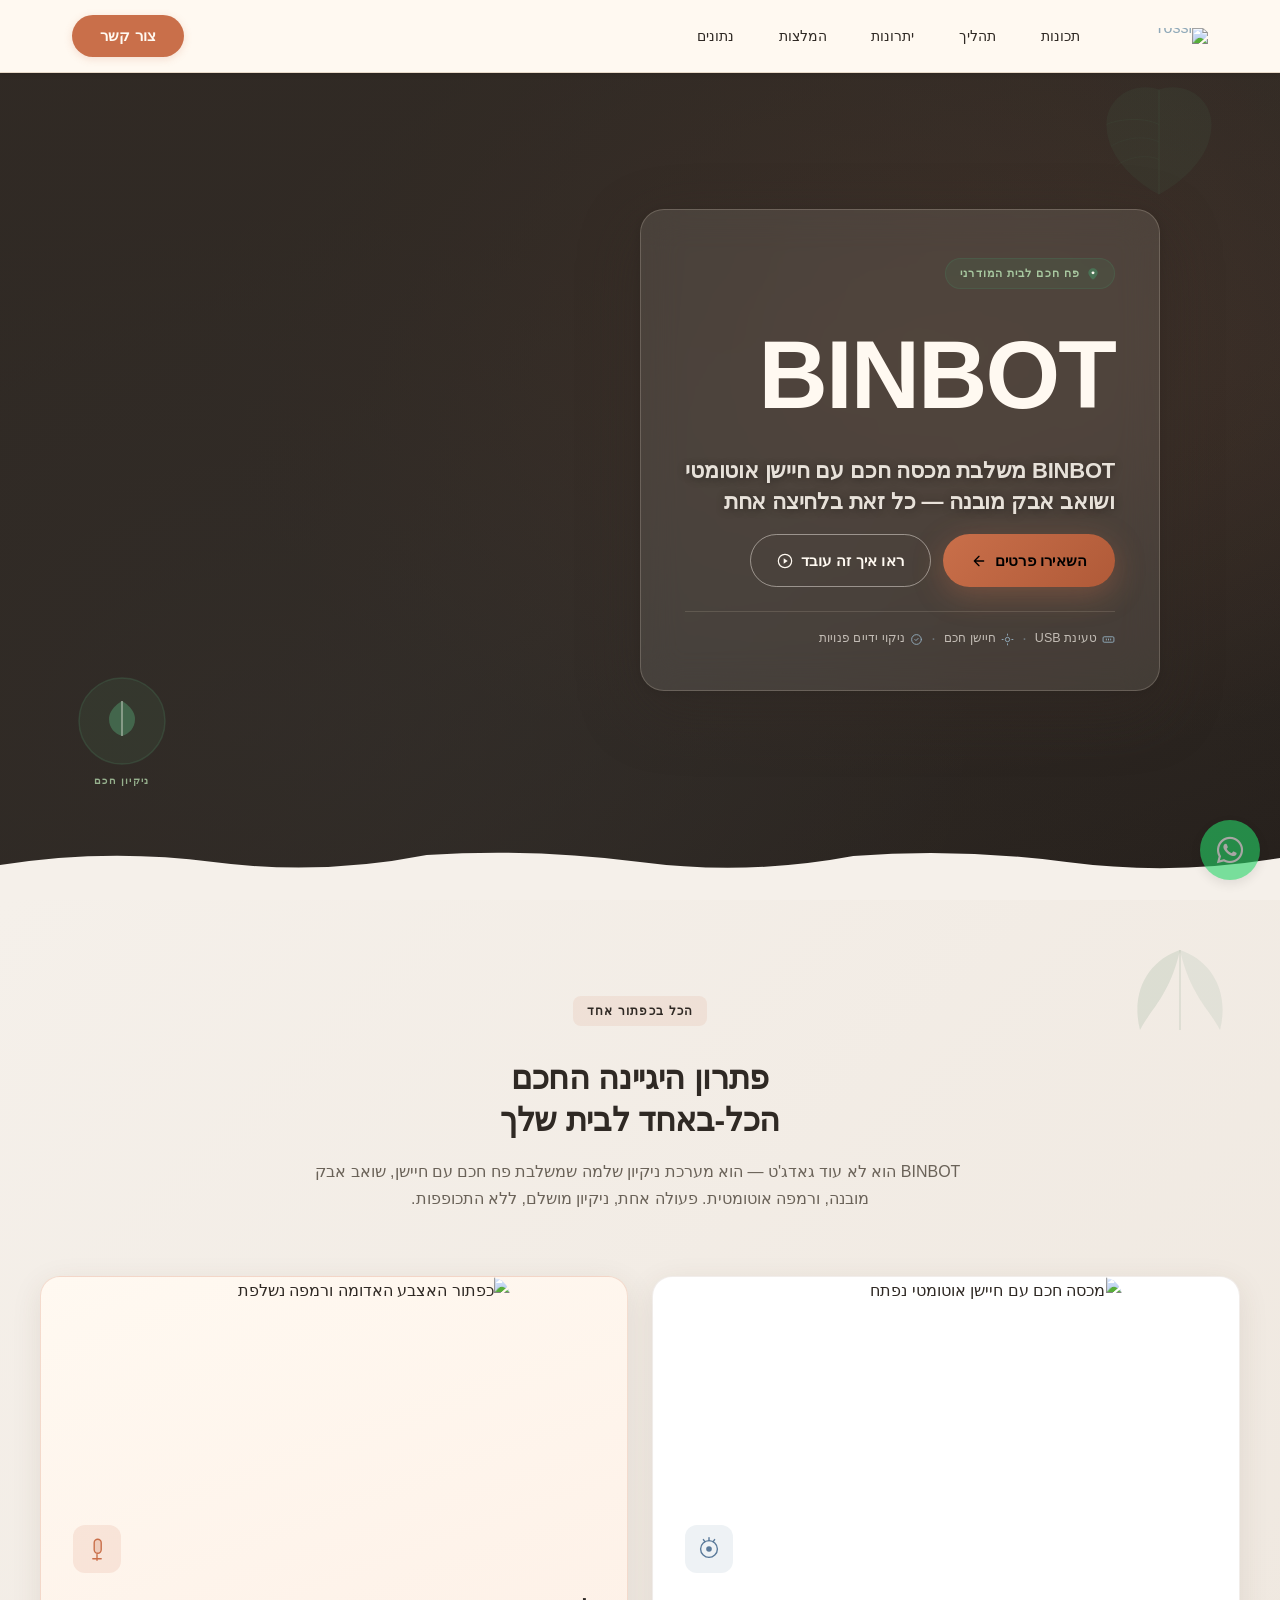
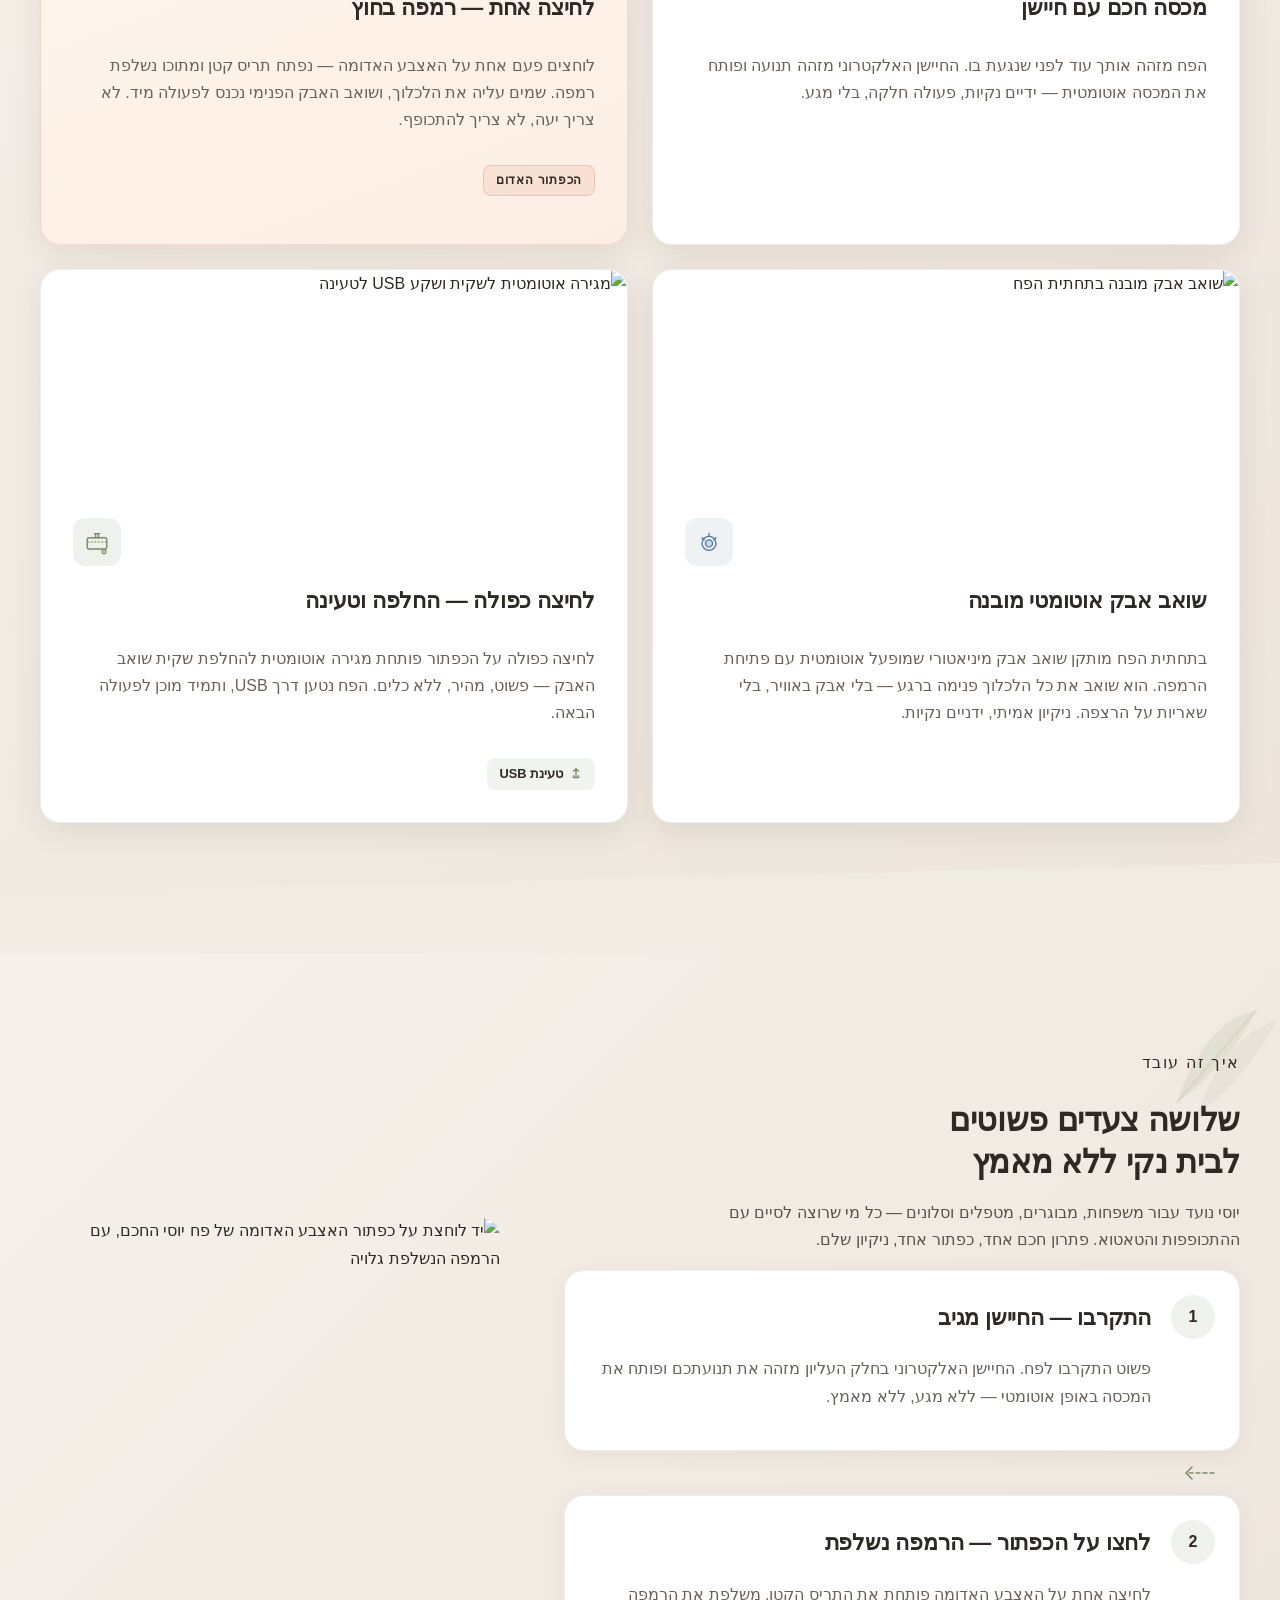
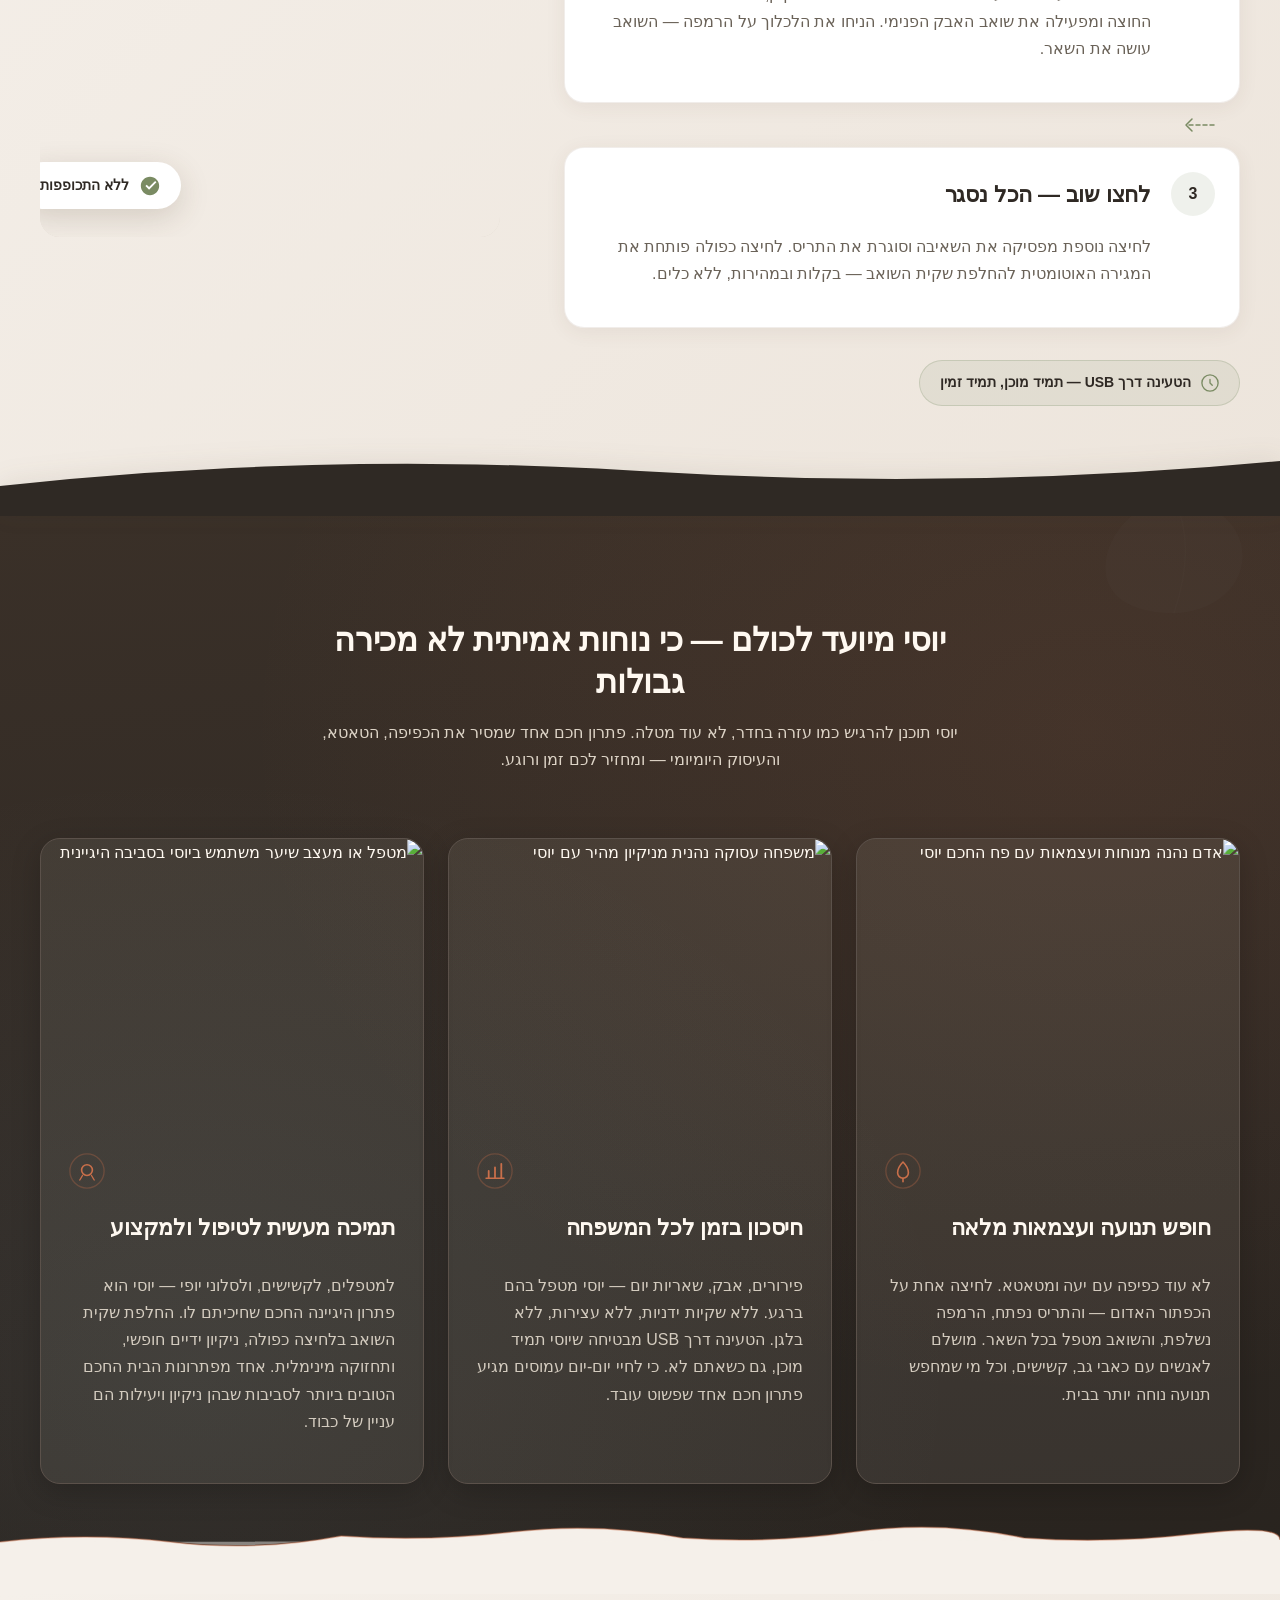
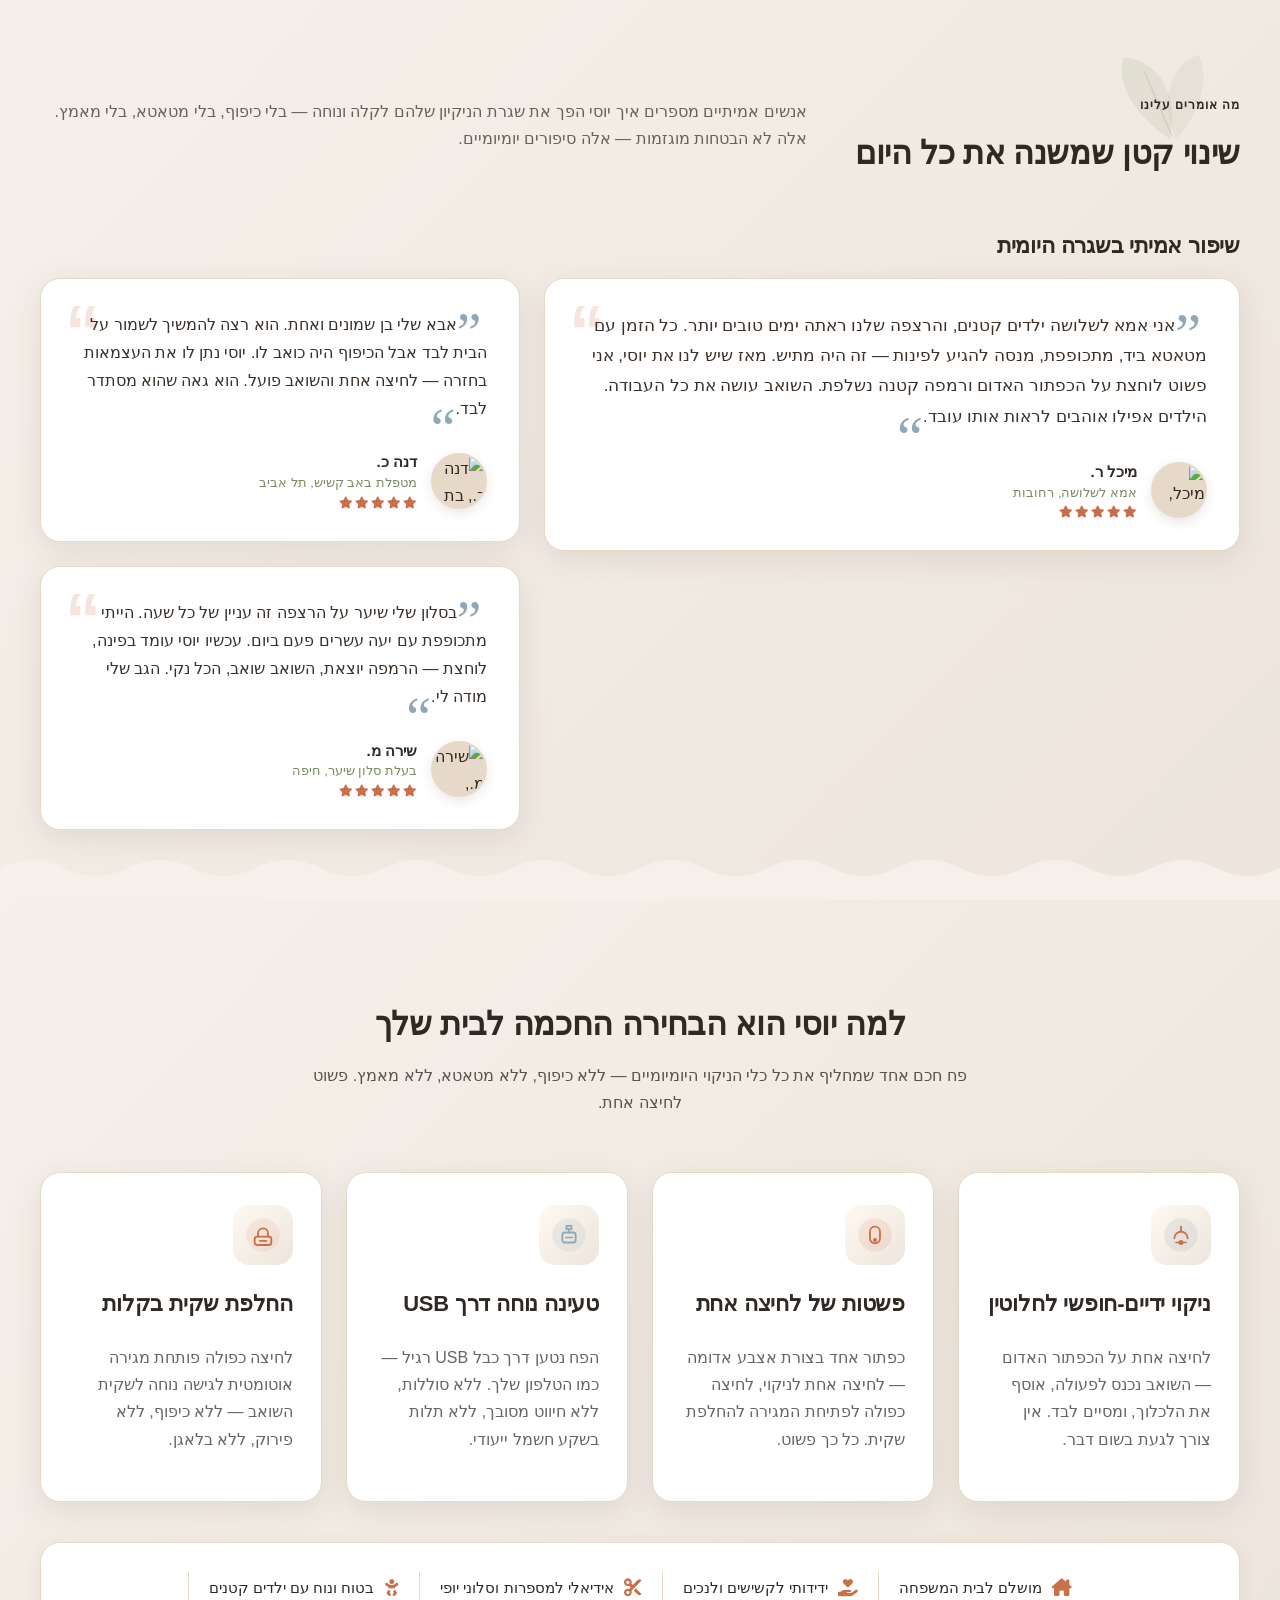
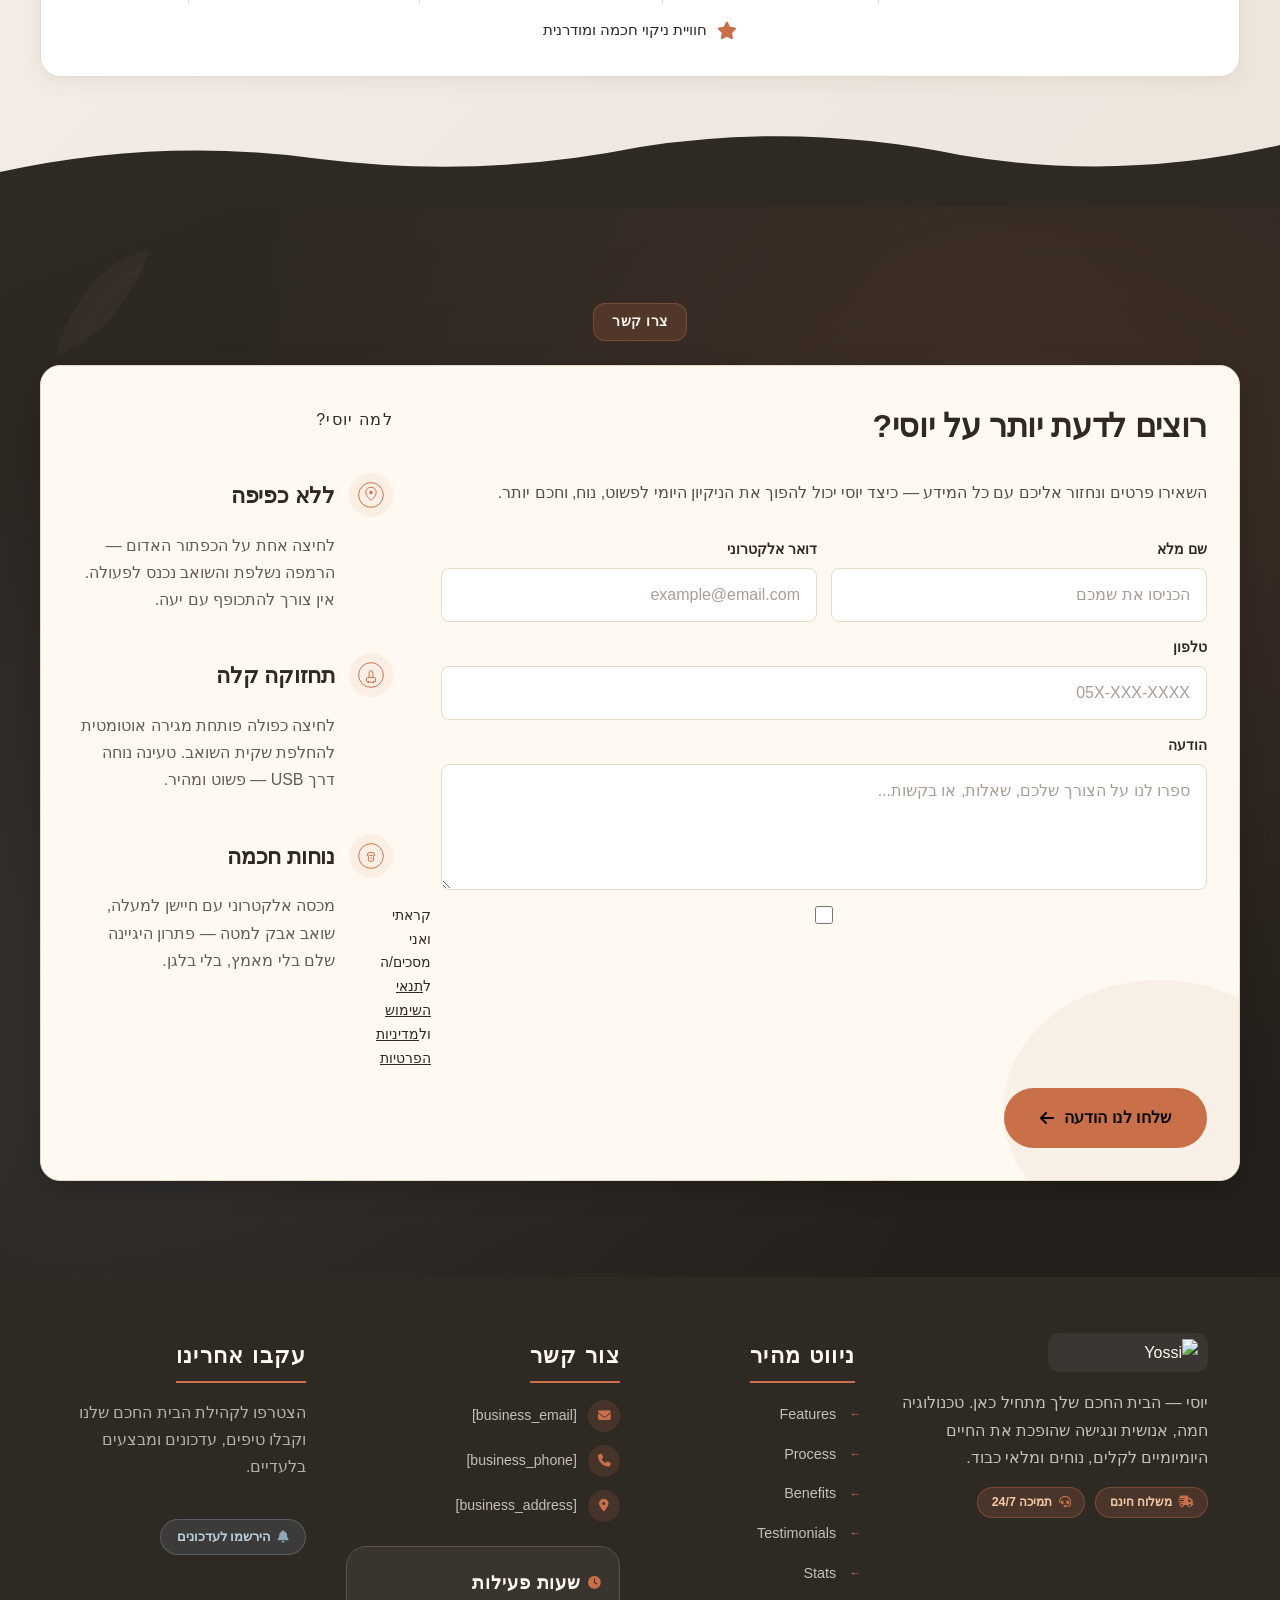
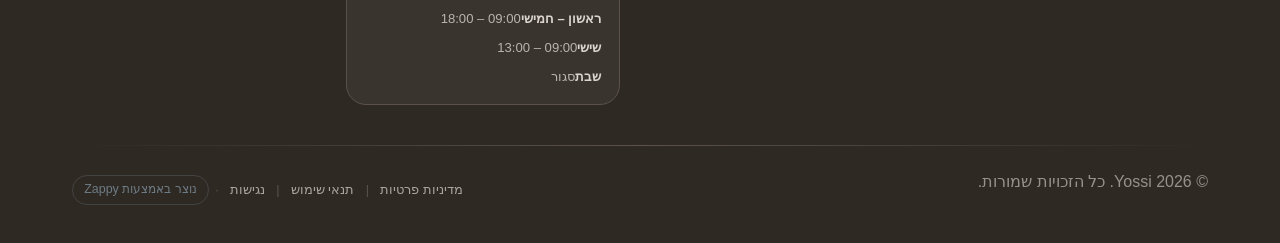
==== commit d5e78478: "Background sync: Progressive GitHub Sync" ====
--- a/public/index.html
+++ b/public/index.html
@@ -1 +1 @@
-<!doctype html><html dir="rtl" lang="he"><head><meta charset="UTF-8"><meta content="width=device-width,initial-scale=1" name="viewport"><meta content="index, follow" name="robots"><title>best smart home appliances — Yossi</title><meta content="An innovative smart trash bin that combines an electronic lid with an automatic sensor and a built-in vacuum cleaner at the bottom. With a single press of a red" name="description"><meta content="best smart home appliances, samsung smart home appliances, google smart home appliances, amazon smart home appliances" name="keywords"><link href="/assets/favicon.ico" rel="icon" type="image/x-icon"><link href="/assets/favicon-16x16.png" rel="icon" type="image/png" sizes="16x16"><link href="/assets/favicon-32x32.png" rel="icon" type="image/png" sizes="32x32"><link href="/assets/favicon-48x48.png" rel="icon" type="image/png" sizes="48x48"><link href="/assets/favicon-192x192.png" rel="icon" type="image/png" sizes="192x192"><link href="/assets/favicon-512x512.png" rel="icon" type="image/png" sizes="512x512"><link href="/assets/apple-touch-icon.png" rel="apple-touch-icon"><script>!function(){"use strict";var t="5c08ecc8-3608-48c8-a14f-b6fd048b0b84",e="https://api.zappy5.com/api/analytics/track",a=18e5,n=2592e6,o=!0,i=!0,r=!0;var s=function(){var e="zappy_visitor_"+t,a=null;try{if(a=localStorage.getItem(e)){var o=JSON.parse(a),i=Date.now();if(i-o.created<n)return o.lastSeen=i,localStorage.setItem(e,JSON.stringify(o)),o.id}}catch(t){console.warn("Zappy Analytics: LocalStorage not available")}var r="zv_"+Date.now()+"_"+Math.random().toString(36).substr(2,9);try{localStorage.setItem(e,JSON.stringify({id:r,created:Date.now(),lastSeen:Date.now()}))}catch(t){}return r}(),c=function(){var e="zappy_session_"+t,n=null;try{if(n=sessionStorage.getItem(e)){var o=JSON.parse(n),i=Date.now();if(i-o.timestamp<a)return o.timestamp=i,sessionStorage.setItem(e,JSON.stringify(o)),o.id}}catch(t){console.warn("Zappy Analytics: SessionStorage not available")}var r="zs_"+Date.now()+"_"+Math.random().toString(36).substr(2,9);try{sessionStorage.setItem(e,JSON.stringify({id:r,timestamp:Date.now()}))}catch(t){}return r}();function l(a,n){n=n||{};var o={website_id:t,event_type:a,page_path:window.location.pathname,referrer:document.referrer||"direct",visitor_id:s,session_id:c,metadata:n};if(navigator.sendBeacon){var i=new Blob([JSON.stringify(o)],{type:"application/json"});navigator.sendBeacon(e,i)}else fetch(e,{method:"POST",headers:{"Content-Type":"application/json"},body:JSON.stringify(o),keepalive:!0}).catch(function(t){console.warn("Zappy Analytics: Failed to track event",t)})}o&&l("pageview",{title:document.title,url:window.location.href}),i&&document.addEventListener("click",function(t){var e=t.target;if("BUTTON"===e.tagName||e.closest("button")){var a="BUTTON"===e.tagName?e:e.closest("button");l("click",{element:"button",text:a.textContent.trim().substring(0,100),id:a.id||null,class:a.className||null})}else if("A"===e.tagName||e.closest("a")){var n="A"===e.tagName?e:e.closest("a");l("navigation",{element:"link",text:n.textContent.trim().substring(0,100),href:n.href,external:n.hostname!==window.location.hostname})}},!0),r&&document.addEventListener("submit",function(t){var e=t.target;l("form_submit",{form_id:e.id||null,form_name:e.name||null,form_action:e.action||null,form_method:e.method||"GET"})},!0);var d=Date.now();window.addEventListener("beforeunload",function(){l("page_unload",{time_on_page:Math.floor((Date.now()-d)/1e3),page_path:window.location.pathname})}),window.zappyAnalytics={track:l,getVisitorId:function(){return s},getSessionId:function(){return c}}}()</script><meta content="best smart home appliances — Yossi" property="og:title"><meta content="An innovative smart trash bin that combines an electronic lid with an automatic sensor and a built-in vacuum cleaner at the bottom. With a single press of a red" property="og:description"><meta content="summary_large_image" name="twitter:card"><meta content="best smart home appliances — Yossi" name="twitter:title"><meta content="An innovative smart trash bin that combines an electronic lid with an automatic sensor and a built-in vacuum cleaner at the bottom. With a single press of a red" name="twitter:description"><meta content="website" property="og:type"><meta content="he_IL" property="og:locale"><link href="https://cdnjs.cloudflare.com/ajax/libs/font-awesome/6.4.0/css/all.min.css" rel="stylesheet"><style>.skip-link{position:absolute;top:0;left:0;transform:translateY(-200%);padding:12px 18px;background:var(--bg-dark,#1a1a1a);color:var(--text-light,#fff);font-weight:600;border-radius:0 0 8px 0;z-index:10000}.skip-link:focus{transform:none;outline:2px solid var(--ring,#fff);outline-offset:2px}:focus-visible{outline:2px solid var(--ring,currentColor);outline-offset:3px}</style><link href="/assets/favicon.ico" rel="icon" type="image/x-icon"><link href="/assets/favicon-16x16.png" rel="icon" type="image/png" sizes="16x16"><link href="/assets/favicon-32x32.png" rel="icon" type="image/png" sizes="32x32"><link href="/assets/favicon-48x48.png" rel="icon" type="image/png" sizes="48x48"><link href="/assets/favicon-192x192.png" rel="icon" type="image/png" sizes="192x192"><link href="/assets/favicon-512x512.png" rel="icon" type="image/png" sizes="512x512"><link href="/assets/apple-touch-icon.png" rel="apple-touch-icon"><link href="https://cdn.jsdelivr.net/npm/vanilla-cookieconsent@3/dist/cookieconsent.css" rel="stylesheet"><script src="https://cdn.jsdelivr.net/npm/vanilla-cookieconsent@3/dist/cookieconsent.umd.js"></script><script src="https://cdn.jsdelivr.net/gh/mickidum/acc_toolbar/acctoolbar/acctoolbar.min.js"></script><link href="/styles.css" rel="stylesheet"><style id="zappy-dropdown-submenu-styles">#navMenu li:has(.sub-menu),.nav-menu li:has(.sub-menu),.navbar li:has(.sub-menu),nav li:has(.sub-menu){position:relative}#navMenu .sub-menu,.nav-menu .sub-menu,.navbar .sub-menu,nav .sub-menu{display:block!important;position:absolute!important;top:100%;left:0;min-width:220px;background:#fff;border-radius:8px;box-shadow:0 8px 25px rgba(0,0,0,.15);padding:8px 0;opacity:0;visibility:hidden;transform:translateY(10px);transition:all .3s ease;z-index:1000;list-style:none;pointer-events:none}#navMenu li:hover>.sub-menu,.nav-menu li:hover>.sub-menu,.navbar li:hover>.sub-menu,nav li:hover>.sub-menu{opacity:1!important;visibility:visible!important;transform:translateY(0)!important;pointer-events:auto!important}.sub-menu li{list-style:none;margin:0;padding:0}.sub-menu a{display:block!important;padding:10px 16px!important;color:var(--text-dark,#333)!important;font-weight:500;text-decoration:none;white-space:nowrap;transition:background-color .2s}.sub-menu .zappy-nav-child>a{padding-left:28px!important;font-size:.9em!important;opacity:.85!important}[dir=rtl] .sub-menu .zappy-nav-child>a,html[lang=ar] .sub-menu .zappy-nav-child>a,html[lang=he] .sub-menu .zappy-nav-child>a{padding-left:10px!important;padding-right:28px!important}.sub-menu .zappy-nav-parent>a{font-weight:600!important}.sub-menu a:hover{background-color:#f5f5f5}[dir=rtl] .nav-menu .sub-menu,[dir=rtl] .navbar .sub-menu,[dir=rtl] nav .sub-menu,html[lang=ar] .nav-menu .sub-menu,html[lang=ar] .navbar .sub-menu,html[lang=ar] nav .sub-menu,html[lang=he] .nav-menu .sub-menu,html[lang=he] .navbar .sub-menu,html[lang=he] nav .sub-menu{left:auto!important;right:0!important}.sub-menu:empty,.sub-menu:not(:has(li)):not(:has(> a)),.sub-menu:not(:has(li:not(.zappy-hidden-menu-item))):not(:has(> a)){display:none!important;opacity:0!important;visibility:hidden!important;pointer-events:none!important}li:has(.menu-group-title):hover>.sub-menu{opacity:1!important;visibility:visible!important;transform:translateY(0)!important;pointer-events:auto!important}#navMenu>li>.menu-group-title,.nav-menu>li>.menu-group-title{display:inline-block;padding:.5rem 1rem;cursor:default;user-select:none}@media (max-width:768px){#navMenu .sub-menu,.nav-menu .sub-menu,.navbar .sub-menu,nav .sub-menu{position:static!important;transform:none!important;box-shadow:none!important;background:0 0!important;max-height:0;overflow:hidden;opacity:0;visibility:hidden;transition:max-height .3s ease,opacity .3s ease;padding:0!important;border-radius:0!important}#navMenu .sub-menu.mobile-expanded,.nav-menu .sub-menu.mobile-expanded,.navbar .sub-menu.mobile-expanded{max-height:none!important;overflow-y:visible!important;opacity:1!important;visibility:visible!important;padding:8px 0 8px 16px!important}[dir=rtl] .sub-menu.mobile-expanded,html[lang=he] .sub-menu.mobile-expanded{padding:8px 16px 8px 0!important}#navMenu li:hover>.sub-menu,.nav-menu li:hover>.sub-menu,.navbar li:hover>.sub-menu,nav li:hover>.sub-menu{opacity:0;visibility:hidden;pointer-events:none}#navMenu li>.sub-menu.mobile-expanded,.nav-menu li>.sub-menu.mobile-expanded,.navbar li>.sub-menu.mobile-expanded,nav li>.sub-menu.mobile-expanded{opacity:1!important;visibility:visible!important;pointer-events:auto!important}#navMenu li:has(.sub-menu),.nav-menu li:has(.sub-menu),.navbar li:has(.sub-menu),nav li:has(.sub-menu){display:flex!important;flex-wrap:wrap!important;align-items:center!important;position:relative!important;min-height:44px!important}#navMenu li:has(.sub-menu)>a,.nav-menu li:has(.sub-menu)>a,.navbar li:has(.sub-menu)>a,nav li:has(.sub-menu)>a{flex:1!important;min-width:0!important}#navMenu li:has(.sub-menu)>.menu-group-title,.nav-menu li:has(.sub-menu)>.menu-group-title,.navbar li:has(.sub-menu)>.menu-group-title,nav li:has(.sub-menu)>.menu-group-title{flex:1!important;min-width:0!important;padding:0!important;line-height:inherit!important}#navMenu li:has(.sub-menu)>.sub-menu,.nav-menu li:has(.sub-menu)>.sub-menu,.navbar li:has(.sub-menu)>.sub-menu,nav li:has(.sub-menu)>.sub-menu{flex-basis:100%!important;width:100%!important}#navMenu li:has(.sub-menu)>a [class*=arrow],#navMenu li:has(.sub-menu)>a [class*=chevron],.nav-menu li:has(.sub-menu)>a .fa-angle-down,.nav-menu li:has(.sub-menu)>a .fa-chevron-down,.nav-menu li:has(.sub-menu)>a [class*=arrow],.nav-menu li:has(.sub-menu)>a [class*=chevron],nav li:has(.sub-menu)>a [class*=arrow],nav li:has(.sub-menu)>a [class*=chevron]{display:none!important;visibility:hidden!important}.mobile-submenu-toggle{display:flex!important;align-items:center!important;justify-content:center!important;width:44px!important;height:auto!important;background:0 0!important;border:none!important;cursor:pointer!important;color:var(--text-dark)!important;position:static!important;flex-shrink:0!important;align-self:stretch!important;z-index:2!important;padding:0!important;margin:0!important}.mobile-submenu-toggle::after{content:''!important;width:0!important;height:0!important;border-left:6px solid transparent!important;border-right:6px solid transparent!important;border-top:7px solid currentColor!important;transition:transform .3s ease!important}.mobile-submenu-toggle.expanded::after{transform:rotate(180deg)!important}.sub-menu a{padding:10px 0!important;display:block!important;color:var(--text-dark)!important;white-space:normal!important}.sub-menu .zappy-nav-child>a{padding-left:28px!important;font-size:.9em!important;opacity:.85!important}[dir=rtl] .sub-menu .zappy-nav-child>a,html[lang=ar] .sub-menu .zappy-nav-child>a,html[lang=he] .sub-menu .zappy-nav-child>a{padding-left:0!important;padding-right:28px!important}.sub-menu .zappy-nav-parent>a{font-weight:600!important}#navMenu.active,.nav-menu.active{max-width:100vw!important;overflow-x:hidden!important;box-sizing:border-box!important}.navbar .sub-menu li a,.zappy-products-dropdown .sub-menu a,nav.navbar .sub-menu li a{color:var(--text-dark)!important}}@media (min-width:769px){.mobile-submenu-toggle{display:none!important}}</style><style id="zappy-widget-visibility">html[dir=rtl] .whatsapp-float{right:20px!important;left:auto!important}html:not([dir]) .whatsapp-float,html[dir=ltr] .whatsapp-float{left:20px!important;right:auto!important}html[dir=rtl] #mic-access-tool-general-button,html[dir=rtl] #mic-init-access-tool #mic-access-tool-general-button,html[dir=rtl] #mic-init-access-tool .mic-access-tool-general-button,html[dir=rtl] ._access-icon,html[dir=rtl] .mic-access-tool-general-button{left:20px!important;right:auto!important}html:not([dir]) #mic-access-tool-general-button,html:not([dir]) #mic-init-access-tool #mic-access-tool-general-button,html:not([dir]) #mic-init-access-tool .mic-access-tool-general-button,html:not([dir]) ._access-icon,html:not([dir]) .mic-access-tool-general-button,html[dir=ltr] #mic-access-tool-general-button,html[dir=ltr] #mic-init-access-tool #mic-access-tool-general-button,html[dir=ltr] #mic-init-access-tool .mic-access-tool-general-button,html[dir=ltr] ._access-icon,html[dir=ltr] .mic-access-tool-general-button{right:20px!important;left:auto!important}@media (max-width:768px){.whatsapp-float{display:flex!important}}@media (min-width:769px){.whatsapp-float{display:flex!important}}@media (max-width:768px){#mic-access-tool-general-button,#mic-init-access-tool #mic-access-tool-general-button,#mic-init-access-tool .mic-access-tool-general-button,._access-icon,.mic-access-tool-general-button{display:flex!important;visibility:visible!important;opacity:1!important;pointer-events:auto!important}#mic-access-tool-box.opened-mic-access-tool,#mic-init-access-tool #mic-access-tool-box.opened-mic-access-tool,.mic-access-tool-box.opened-mic-access-tool{visibility:visible!important;opacity:1!important;pointer-events:auto!important}}@media (min-width:769px){#mic-access-tool-general-button,#mic-init-access-tool #mic-access-tool-general-button,#mic-init-access-tool .mic-access-tool-general-button,._access-icon,.mic-access-tool-general-button{display:flex!important;visibility:visible!important;opacity:1!important;pointer-events:auto!important}#mic-access-tool-box.opened-mic-access-tool,#mic-init-access-tool #mic-access-tool-box.opened-mic-access-tool,.mic-access-tool-box.opened-mic-access-tool{visibility:visible!important;opacity:1!important;pointer-events:auto!important}}</style></head><body><a href="#main" class="skip-link">דלג לתוכן הראשי</a><nav class="navbar" dir="rtl"><button class="mobile-toggle" aria-label="Menu" id="mobileToggle"><svg viewBox="0 0 24 24" fill="none" height="24" width="24" class="hamburger-icon"><path d="M3 12h18M3 6h18M3 18h18" stroke="currentColor" stroke-width="2" stroke-linecap="round"></path></svg> <svg viewBox="0 0 24 24" fill="none" height="24" width="24" class="close-icon" style="display:none"><path d="M18 6L6 18M6 6l12 12" stroke="currentColor" stroke-width="2" stroke-linecap="round"></path></svg></button> <button class="phone-header-btn" aria-label="Call" data-phone="[business_phone]"><svg viewBox="0 0 24 24" fill="currentColor" height="20" width="20"><path d="M22 16.92v3a2 2 0 0 1-2.18 2 19.79 19.79 0 0 1-8.63-3.07 19.5 19.5 0 0 1-6-6 19.79 19.79 0 0 1-3.07-8.67A2 2 0 0 1 4.11 2h3a2 2 0 0 1 2 1.72 12.84 12.84 0 0 0 .7 2.81 2 2 0 0 1-.45 2.11L8.09 9.91a16 16 0 0 0 6 6l1.27-1.27a2 2 0 0 1 2.11-.45 12.84 12.84 0 0 0 2.81.7A2 2 0 0 1 22 16.92z"></path></svg></button><div class="nav-container"><div class="nav-right-group"><div class="nav-brand"><a href="/" class="logo-link"><img alt="Yossi" src="/assets/site-----image-1.webp" class="logo"></a></div><ul class="nav-menu" id="navMenu"><li><a href="#features">תכונות</a></li><li><a href="#process">תהליך</a></li><li><a href="#benefits">יתרונות</a></li><li><a href="#testimonials">המלצות</a></li><li><a href="#stats">נתונים</a></li></ul></div><div class="nav-cta-container"><a href="#cta" class="nav-cta-btn">צור קשר</a></div></div></nav><script>window.addEventListener("load",function(){const e=document.querySelector(".navbar, nav, header");if(!e)return void console.log("[Navbar] Navbar element not found");let t=document.getElementById("mobileToggle")||document.querySelector(".mobile-toggle")||document.querySelector(".hamburger")||document.querySelector(".hamburger-menu")||document.querySelector(".menu-toggle")||document.querySelector(".burger-menu")||document.querySelector('[aria-label="Menu"]')||document.querySelector('[aria-label="תפריט"]');const n=document.querySelector(".phone-header-btn"),o=window.getComputedStyle(e);let r=o.backgroundColor;if(console.log("[Navbar] Initial navbar background:",r),"transparent"===r||"rgba(0, 0, 0, 0)"===r||r.startsWith("rgba")&&r.includes(", 0)")){const e=o.backgroundImage;if(e&&"none"!==e)console.log("[Navbar] Navbar has background image/gradient, using dark text"),r="rgb(240, 240, 240)";else{const e=window.getComputedStyle(document.body).backgroundColor;console.log("[Navbar] Navbar transparent, using body background:",e),r=e}}const a=r.match(/\d+/g);if(a&&a.length>=3){const e=(.299*parseInt(a[0])+.587*parseInt(a[1])+.114*parseInt(a[2]))/255;console.log("[Navbar] Mobile button colors preserved from Claude CSS (luminance:",e.toFixed(2)+")");const o=document.createElement("style");o.id="zappy-mobile-nav-fix";document.documentElement.lang;document.documentElement.dir,o.textContent='\n        /* Hide mobile buttons on desktop, show only on mobile */\n        @media (min-width: 769px) {\n          .mobile-toggle,\n          .phone-header-btn {\n            display: none !important;\n          }\n        }\n        \n        /* Show and position mobile buttons correctly on mobile */\n        @media (max-width: 768px) {\n          .navbar,\n          nav.navbar {\n            min-height: 70px !important;\n          }\n\n          .mobile-toggle,\n          .phone-header-btn {\n            position: absolute !important;\n            top: 0 !important;\n            bottom: 0 !important;\n            margin-top: auto !important;\n            margin-bottom: auto !important;\n            transform: none !important;\n            z-index: 1001 !important;\n            display: flex !important;\n            align-items: center !important;\n            justify-content: center !important;\n            width: 36px !important;\n            height: 36px !important;\n            border-radius: 50% !important;\n            border: none !important;\n            cursor: pointer !important;\n            padding: 6px !important;\n            background: none !important;\n            color: var(--nav-text, var(--text-dark)) !important;\n            touch-action: manipulation !important;\n            -webkit-tap-highlight-color: transparent !important;\n          }\n\n          html[data-zappy-site-type="ecommerce"] .phone-header-btn,\n          body[data-zappy-site-type="ecommerce"] .phone-header-btn,\n          html[data-zappy-site-type="ecommerce"] header .phone-header-btn,\n          html[data-zappy-site-type="ecommerce"] nav .phone-header-btn {\n            display: none !important;\n            visibility: hidden !important;\n            width: 0 !important;\n            height: 0 !important;\n            min-width: 0 !important;\n            overflow: hidden !important;\n          }\n          \n          /* LTR positioning (default): hamburger LEFT, phone RIGHT */\n          html:not([dir="rtl"]):not([lang="he"]):not([lang="ar"]) .mobile-toggle,\n          html[dir="ltr"] .mobile-toggle {\n            left: 12px !important;\n            right: auto !important;\n          }\n          html:not([dir="rtl"]):not([lang="he"]):not([lang="ar"]) .phone-header-btn,\n          html[dir="ltr"] .phone-header-btn {\n            right: 12px !important;\n            left: auto !important;\n          }\n          \n          /* RTL positioning: hamburger RIGHT, phone LEFT */\n          html[dir="rtl"] .mobile-toggle,\n          html[lang="he"] .mobile-toggle,\n          html[lang="ar"] .mobile-toggle {\n            right: 12px !important;\n            left: auto !important;\n          }\n          html[dir="rtl"] .phone-header-btn,\n          html[lang="he"] .phone-header-btn,\n          html[lang="ar"] .phone-header-btn {\n            left: 12px !important;\n            right: auto !important;\n          }\n          \n          /* CRITICAL: Ensure nav-container has min-height on mobile */\n          /* All children are positioned absolutely/fixed on mobile, so height:auto collapses to 0 */\n          .nav-container {\n            min-height: 70px !important;\n            position: relative !important;\n          }\n          \n          /* Ensure SVG icons are properly sized and inherit color */\n          .mobile-toggle svg,\n          .phone-header-btn svg {\n            width: 24px !important;\n            height: 24px !important;\n            /* Don\'t force display - let JavaScript control hamburger/close toggle */\n          }\n          \n          /* Reset nav-cta-container on mobile - remove desktop box-shadow/padding */\n          /* that creates a visible ghost box when CTA button is hidden */\n          .nav-cta-container {\n            box-shadow: none !important;\n            padding: 0 !important;\n          }\n          \n          /* Hide nav-cta-container entirely on mobile when there\'s no lang-switcher */\n          /* (only the CTA button is inside, and it\'s hidden on mobile) */\n          .nav-cta-container:not(:has(.lang-switcher)) {\n            display: none !important;\n          }\n          \n          /* CRITICAL: Prevent hero image fade gradient from bleeding over headline text */\n          /* The .image-fade-gradient has bottom: -30px (extends below parent) */\n          /* On mobile stacked layout, this overlaps the h1 text below the image */\n          .hero-image-column {\n            overflow: hidden !important;\n          }\n          .image-fade-gradient {\n            bottom: 0 !important;\n          }\n          \n          /* Hide desktop language switcher on mobile - hamburger menu handles it */\n          /* High specificity to override stored CSS */\n          .lang-switcher,\n          .nav-cta-container .lang-switcher,\n          .nav-container .lang-switcher,\n          .navbar .lang-switcher,\n          .navbar .nav-cta-container .lang-switcher {\n            display: none !important;\n          }\n        }\n      ';const r=document.getElementById("zappy-mobile-nav-fix");r&&r.remove(),document.head.appendChild(o),console.log("[Navbar] Critical CSS injected for mobile nav positioning");const i=window.innerWidth<=768;if(t){const e=t.querySelector(".hamburger-icon"),n=t.querySelector(".close-icon");e&&(e.style.setProperty("width","24px","important"),e.style.setProperty("height","24px","important"),e.style.setProperty("display","block","important")),n&&(n.style.setProperty("width","24px","important"),n.style.setProperty("height","24px","important"),n.style.setProperty("display","none","important")),i?(t.style.setProperty("position","absolute","important"),t.style.setProperty("top","0","important"),t.style.setProperty("bottom","0","important"),t.style.setProperty("margin-top","auto","important"),t.style.setProperty("margin-bottom","auto","important"),t.style.setProperty("transform","none","important"),t.style.setProperty("z-index","1001","important"),t.style.removeProperty("left"),t.style.removeProperty("right"),console.log("[Navbar] Mobile toggle positioning applied (mobile viewport)")):(t.style.removeProperty("position"),t.style.removeProperty("top"),t.style.removeProperty("transform"),t.style.removeProperty("z-index"),t.style.removeProperty("left"),t.style.removeProperty("right"),console.log("[Navbar] Desktop viewport - cleared mobile toggle inline positioning"))}if(n){const e=n.querySelector("svg");e&&(e.style.width="24px",e.style.height="24px",e.setAttribute("width","24"),e.setAttribute("height","24")),i?(n.style.setProperty("position","absolute","important"),n.style.setProperty("top","0","important"),n.style.setProperty("bottom","0","important"),n.style.setProperty("margin-top","auto","important"),n.style.setProperty("margin-bottom","auto","important"),n.style.setProperty("transform","none","important"),n.style.setProperty("z-index","1001","important"),n.style.removeProperty("left"),n.style.removeProperty("right"),console.log("[Navbar] Phone button positioning applied (mobile viewport)")):(n.style.removeProperty("position"),n.style.removeProperty("top"),n.style.removeProperty("transform"),n.style.removeProperty("z-index"),n.style.removeProperty("left"),n.style.removeProperty("right"),console.log("[Navbar] Desktop viewport - cleared phone button inline positioning"))}}else console.log("[Navbar] Could not parse background color:",r);t=document.getElementById("mobileToggle")||document.querySelector(".mobile-toggle")||document.querySelector(".hamburger")||document.querySelector(".hamburger-menu")||document.querySelector(".menu-toggle")||document.querySelector(".burger-menu")||document.querySelector('[aria-label="Menu"]')||document.querySelector('[aria-label="תפריט"]');const i=document.getElementById("navMenu")||document.querySelector(".nav-menu")||document.querySelector(".nav-links")||document.querySelector("nav ul:not(.submenu)");if(!t||!i)return void console.log("[Navbar] Mobile toggle or menu not found:",{toggle:!!t,menu:!!i});i.id||(i.id="navMenu"),console.log("[Navbar] Initializing mobile menu...");const l=t.cloneNode(!0);t.parentNode.replaceChild(l,t);var s=0;function p(e){var t=Date.now();t-s<300||(s=t,function(e){e.preventDefault(),e.stopPropagation();const t=l.querySelector(".hamburger-icon"),n=l.querySelector(".close-icon");i.classList.contains("active")?(i.classList.remove("active"),t&&t.style.setProperty("display","block","important"),n&&n.style.setProperty("display","none","important"),document.body.style.overflow="",console.log("[Navbar] Menu closed")):(i.classList.add("active"),t&&t.style.setProperty("display","none","important"),n&&n.style.setProperty("display","block","important"),document.body.style.overflow="hidden",console.log("[Navbar] Menu opened"))}(e))}l.addEventListener("click",p),l.addEventListener("touchend",p),i.querySelectorAll("a").forEach(function(e){e.addEventListener("click",function(){if("#"===this.getAttribute("href"))return;const e=l.querySelector(".hamburger-icon"),t=l.querySelector(".close-icon");i.classList.remove("active"),e&&e.style.setProperty("display","block","important"),t&&t.style.setProperty("display","none","important"),document.body.style.overflow="",console.log("[Navbar] Menu closed (link clicked)")})});var m=i.querySelectorAll(".dropdown-toggle");m.forEach(function(e){e.addEventListener("click",function(e){e.preventDefault(),e.stopPropagation();var t=this.closest(".nav-dropdown");t&&(t.parentNode.querySelectorAll(".nav-dropdown.open").forEach(function(e){e!==t&&e.classList.remove("open")}),t.classList.toggle("open"),console.log("[Navbar] Dropdown toggled:",t.classList.contains("open")?"open":"closed"))})}),document.addEventListener("click",function(e){e.target.closest(".nav-dropdown")||document.querySelectorAll(".nav-dropdown.open").forEach(function(e){e.classList.remove("open")})}),console.log("[Navbar] Dropdown handlers initialized for "+m.length+" dropdowns"),n&&n.addEventListener("click",function(){const e=document.querySelectorAll('a[href^="tel:"]'),t=e.length>0?e[0].getAttribute("href").replace("tel:",""):"[business_phone]";window.location.href="tel:"+t,console.log("[Navbar] Phone button clicked")}),console.log("[Navbar] Mobile menu initialized successfully")})</script><main id="main"><section class="index-hero-section" data-band-index="0" data-layout-spec="בית-hero" dir="rtl" id="hero" data-hero-type="fullscreen-scrim"><div class="index-hero-bg"><img alt="פח חכם יוסי בפינת מטבח ביתית חמה" src="/assets/site-index-hero-image-1.webp" data-context="Warm lifestyle photography of an innovative smart trash bin in a cozy Israeli kitchen corner. The bin is sleek, modern, and white/light gray with a glowing red finger-shaped button on the side. Natural warm afternoon light streams through a nearby window. The scene feels homey and dignified — a clean kitchen floor, soft textures, perhaps a plant nearby. The bin lid is closed and the product looks premium and approachable. No people visible. The mood is calm, warm, and premium — not futuristic or clinical." data-placeholder="index-hero-image-1" height="700" width="1200" loading="eager" data-element-id="img-1778981484715-uic9zqq8k" data-element-type="image" data-hero-background="true" data-hero-bg="true" fetchpriority="high"></div><div class="index-hero-scrim" aria-hidden="true"></div><svg viewBox="0 0 160 160" xmlns="http://www.w3.org/2000/svg" aria-hidden="true" fill="none" data-no-icon-edit="true" class="index-hero-leaf-decor"><path d="M80 140 C80 140 20 110 20 60 C20 30 50 10 80 20 C110 10 140 30 140 60 C140 110 80 140 80 140Z" fill="#4A7A5A" opacity="0.12"></path><path d="M80 20 L80 140" stroke="#4A7A5A" stroke-width="1.5" opacity="0.15"></path><path d="M80 60 C60 50 30 55 20 60" stroke="#4A7A5A" stroke-width="1" opacity="0.12"></path><path d="M80 80 C60 70 35 78 25 85" stroke="#4A7A5A" stroke-width="1" opacity="0.10"></path><path d="M80 100 C62 92 40 100 30 108" stroke="#4A7A5A" stroke-width="1" opacity="0.09"></path></svg><div class="index-hero-container"><article class="index-hero-card"><div class="index-hero-tagline"><svg viewBox="0 0 24 24" xmlns="http://www.w3.org/2000/svg" aria-hidden="true" fill="none" height="14" width="14" data-element-type="icon" data-icon-type="svg"><path d="M12 2C8 2 4 5.5 4 10c0 5.5 8 12 8 12s8-6.5 8-12c0-4.5-4-8-8-8z" fill="#4A7A5A" opacity="0.8"></path><circle cx="12" cy="10" r="2.5" fill="#FFF9F1"></circle></svg> <span>פח חכם לבית המודרני</span></div><h1 class="index-hero-h1">BINBOT</h1><h3 class="index-hero-subtitle">BINBOT משלבת מכסה חכם עם חיישן אוטומטי ושואב אבק מובנה — כל זאת בלחיצה אחת&nbsp;</h3><div class="index-hero-ctas"><a href="#contact" class="index-hero-btn-primary" data-element-id="btn-1778981484659-rr1ltcgeh" data-element-type="button" data-native-element="true" style="color:rgb(0, 0, 0) !important"><span style="color:rgb(0, 0, 0) !important">השאירו פרטים</span> <svg viewBox="0 0 24 24" xmlns="http://www.w3.org/2000/svg" aria-hidden="true" fill="none" height="16" width="16" data-element-type="icon" data-icon-type="svg"><path d="M19 12H5M12 5l-7 7 7 7" stroke="currentColor" stroke-width="2" stroke-linecap="round" stroke-linejoin="round"></path></svg> </a><a href="#how-it-works" class="index-hero-btn-secondary" data-element-id="btn-1778981484659-blhgmq1jj" data-element-type="button" data-native-element="true"><span>ראו איך זה עובד</span> <svg viewBox="0 0 24 24" xmlns="http://www.w3.org/2000/svg" aria-hidden="true" fill="none" height="16" width="16" data-element-type="icon" data-icon-type="svg"><circle cx="12" cy="12" r="10" stroke="currentColor" stroke-width="1.8"></circle><path d="M10 8l6 4-6 4V8z" fill="currentColor"></path></svg></a></div><div class="index-hero-trust"><span class="index-hero-trust-item"><svg viewBox="0 0 24 24" xmlns="http://www.w3.org/2000/svg" aria-hidden="true" fill="none" height="13" width="13" data-element-type="icon" data-icon-type="svg"><path d="M20 7H4a2 2 0 00-2 2v6a2 2 0 002 2h16a2 2 0 002-2V9a2 2 0 00-2-2z" stroke="#8FA8B8" stroke-width="1.8"></path><path d="M12 11v2M8 11v2M16 11v2" stroke="#8FA8B8" stroke-width="1.8" stroke-linecap="round"></path></svg> טעינת USB </span><span class="index-hero-trust-dot" aria-hidden="true">·</span> <span class="index-hero-trust-item"><svg viewBox="0 0 24 24" xmlns="http://www.w3.org/2000/svg" aria-hidden="true" fill="none" height="13" width="13" data-element-type="icon" data-icon-type="svg"><circle cx="12" cy="12" r="4" stroke="#8FA8B8" stroke-width="1.8"></circle><path d="M12 2v2M12 20v2M2 12h2M20 12h2" stroke="#8FA8B8" stroke-width="1.8" stroke-linecap="round"></path></svg> חיישן חכם </span><span class="index-hero-trust-dot" aria-hidden="true">·</span> <span class="index-hero-trust-item"><svg viewBox="0 0 24 24" xmlns="http://www.w3.org/2000/svg" aria-hidden="true" fill="none" height="13" width="13" data-element-type="icon" data-icon-type="svg"><path d="M9 12l2 2 4-4M21 12a9 9 0 11-18 0 9 9 0 0118 0z" stroke="#8FA8B8" stroke-width="1.8" stroke-linecap="round" stroke-linejoin="round"></path></svg> ניקוי ידיים פנויות</span></div></article></div><div class="index-hero-badge" aria-hidden="true"><svg viewBox="0 0 90 90" xmlns="http://www.w3.org/2000/svg" aria-hidden="true" height="90" width="90" data-no-icon-edit="true"><circle cx="45" cy="45" r="43" stroke="rgba(74,122,90,0.3)" stroke-width="1.5" fill="rgba(74,122,90,0.15)"></circle><path d="M45 25 C45 25 32 32 32 43 C32 52 38 58 45 60 C52 58 58 52 58 43 C58 32 45 25 45 25Z" fill="#4A7A5A" opacity="0.7"></path><path d="M45 25 L45 60" stroke="#FFF9F1" stroke-width="1.2" opacity="0.6"></path></svg> <span class="index-hero-badge-text">ניקיון חכם</span></div><div class="index-hero-divider-wrapper"><svg viewBox="0 0 1440 80" xmlns="http://www.w3.org/2000/svg" aria-hidden="true" data-no-icon-edit="true" preserveAspectRatio="none"><path d="M0,80 L0,45 Q120,28 240,42 T480,35 Q600,28 720,42 T960,36 Q1080,28 1200,42 T1440,38 L1440,80 Z" fill="#F5F0EA"></path></svg></div></section><section class="index-features-section" data-band-index="1" data-layout-spec="בית-features" dir="rtl" id="features"><div class="ifs-leaf-accent" aria-hidden="true"><svg viewBox="0 0 120 120" xmlns="http://www.w3.org/2000/svg" aria-hidden="true" fill="none" data-no-icon-edit="true"><path d="M60 10 C30 20, 10 50, 20 90 C30 70, 50 55, 60 10Z" fill="#4A7A5A" opacity="0.13"></path><path d="M60 10 C90 20, 110 50, 100 90 C90 70, 70 55, 60 10Z" fill="#4A7A5A" opacity="0.09"></path><line opacity="0.15" stroke="#4A7A5A" stroke-width="1.5" x1="60" x2="60" y1="10" y2="90"></line></svg></div><div class="ifs-container"><div class="ifs-intro"><p><span class="ifs-eyebrow" style="color:rgb(47, 41, 36) !important">הכל בכפתור אחד</span></p><h2 class="ifs-heading">פתרון היגיינה החכם<br>הכל-באחד לבית שלך</h2><p class="ifs-subtext">&nbsp;BINBOT הוא לא עוד גאדג'ט — הוא מערכת ניקיון שלמה שמשלבת פח חכם עם חיישן, שואב אבק מובנה, ורמפה אוטומטית. פעולה אחת, ניקיון מושלם, ללא התכופפות.</p></div><div class="ifs-grid"><article class="ifs-card" data-grid-item-index="0"><figure class="ifs-card-image-wrap"><div data-element-id="img-1778981484716-mh7olwp9f" data-element-type="image" data-zappy-card-slot-fill="1" data-zappy-wrapper-margins-applied="true" data-zappy-zoom-clip="true" data-zappy-zoom-wrapper="true" data-zappy-zoom-wrapper-align="center" data-zappy-zoom-wrapper-height="200px" data-zappy-zoom-wrapper-width="351px" data-zappy-zoom-wrapper-width-mode="px" style="position:relative !important;overflow:hidden !important;width:351px !important;max-width:100% !important;margin-left:auto !important;margin-right:auto !important;height:200px !important;display:block !important;padding-bottom:0px !important"><img alt="מכסה חכם עם חיישן אוטומטי נפתח" src="/assets/site-index-features-image-1-1778981889266-w4fqzx.webp?v=1778981891166" data-context="Close-up product photography of a sleek smart trash bin with an electronic sensor lid opening automatically. The lid is lifting upward, triggered by a motion sensor. The bin has a warm cream and matte finish, modern minimal design, soft studio lighting, shallow depth of field, premium smart home appliance aesthetic." data-placeholder="index-features-image-1" height="400" width="600" decoding="async" data-element-id="img-1778981484716-mh7olwp9f" data-element-type="image" data-zappy-object-position="50% 33%" data-zappy-original-height="200.00001525878906" data-zappy-original-width="350.933349609375" data-zappy-zoom="1" style="object-position:50% 33% !important;display:block;object-fit:cover !important;margin:0px !important;left:0% !important;top:0% !important;width:100% !important;height:100% !important;max-width:none !important;max-height:none !important"></div></figure><div class="ifs-card-body"><div class="ifs-card-icon ifs-icon-blue"><svg viewBox="0 0 40 40" xmlns="http://www.w3.org/2000/svg" aria-hidden="true" fill="none" height="28" width="28" data-element-type="icon" data-icon-type="svg"><path d="M20 8 C14 8, 8 13, 8 20 C8 27, 14 32, 20 32" stroke="currentColor" stroke-width="2" stroke-linecap="round"></path><path d="M20 8 C26 8, 32 13, 32 20 C32 27, 26 32, 20 32" stroke="currentColor" stroke-width="2" stroke-linecap="round"></path><circle cx="20" cy="20" r="4" fill="currentColor"></circle><path d="M20 4 L20 8" stroke="currentColor" stroke-width="2" stroke-linecap="round"></path><path d="M12 6.5 L14 9.5" stroke="currentColor" stroke-width="2" stroke-linecap="round"></path><path d="M28 6.5 L26 9.5" stroke="currentColor" stroke-width="2" stroke-linecap="round"></path></svg></div><h3 class="ifs-card-title">מכסה חכם עם חיישן</h3><p class="ifs-card-text">הפח מזהה אותך עוד לפני שנגעת בו. החיישן האלקטרוני מזהה תנועה ופותח את המכסה אוטומטית — ידיים נקיות, פעולה חלקה, בלי מגע.</p></div></article><article class="ifs-card ifs-card-accent" data-grid-item-index="1"><figure class="ifs-card-image-wrap"><img alt="כפתור האצבע האדומה ורמפה נשלפת" src="/assets/site-index-features-image-2.webp" data-context="Extreme close-up product photography of a red finger-shaped button on a smart trash bin. The button is bright red, tactile, and shaped like a fingertip. A small shutter panel is partially open below it, revealing a sliding ramp mechanism extending outward. Warm cream and terracotta tones, premium product photography, soft directional lighting." data-placeholder="index-features-image-2" height="400" width="600" decoding="async" loading="lazy" data-element-id="img-1778981484716-j9ftuc43k" data-element-type="image"></figure><div class="ifs-card-body"><div class="ifs-card-icon ifs-icon-terracotta"><svg viewBox="0 0 40 40" xmlns="http://www.w3.org/2000/svg" aria-hidden="true" fill="none" height="28" width="28" data-element-type="icon" data-icon-type="svg"><rect height="20" rx="5" width="10" x="16" y="6" fill="currentColor" opacity="0.2"></rect><rect height="20" rx="5" width="10" x="16" y="6" stroke="currentColor" stroke-width="2"></rect><path d="M20 28 L20 36" stroke="currentColor" stroke-width="2" stroke-linecap="round"></path><path d="M14 34 L26 34" stroke="currentColor" stroke-width="2" stroke-linecap="round"></path></svg></div><h3 class="ifs-card-title">לחיצה אחת — רמפה בחוץ</h3><p class="ifs-card-text">לוחצים פעם אחת על האצבע האדומה — נפתח תריס קטן ומתוכו נשלפת רמפה. שמים עליה את הלכלוך, ושואב האבק הפנימי נכנס לפעולה מיד. לא צריך יעה, לא צריך להתכופף.</p><p><span class="ifs-badge" style="color:rgb(47, 41, 36) !important">הכפתור האדום</span></p></div></article><article class="ifs-card" data-grid-item-index="2"><figure class="ifs-card-image-wrap"><img alt="שואב אבק מובנה בתחתית הפח" src="/assets/site-index-features-image-3.webp" data-context="Product photography showing the bottom section of a smart trash bin with a built-in vacuum cleaner mechanism. The base is open, revealing a compact vacuum unit with intake vents. Clean studio background, warm cream tones, technical yet approachable aesthetic, soft shadows highlighting the engineering detail, smart home appliance product shot." data-placeholder="index-features-image-3" height="400" width="600" decoding="async" loading="lazy" data-element-id="img-1778981484717-l5zo3gcqv" data-element-type="image"></figure><div class="ifs-card-body"><div class="ifs-card-icon ifs-icon-blue"><svg viewBox="0 0 40 40" xmlns="http://www.w3.org/2000/svg" aria-hidden="true" fill="none" height="28" width="28" data-element-type="icon" data-icon-type="svg"><circle cx="20" cy="22" r="10" stroke="currentColor" stroke-width="2"></circle><circle cx="20" cy="22" r="5" fill="currentColor" opacity="0.2"></circle><circle cx="20" cy="22" r="5" stroke="currentColor" stroke-width="2"></circle><path d="M20 8 L20 12" stroke="currentColor" stroke-width="2" stroke-linecap="round"></path><path d="M10 14 L13 17" stroke="currentColor" stroke-width="2" stroke-linecap="round"></path><path d="M30 14 L27 17" stroke="currentColor" stroke-width="2" stroke-linecap="round"></path></svg></div><h3 class="ifs-card-title">שואב אבק אוטומטי מובנה</h3><p class="ifs-card-text">בתחתית הפח מותקן שואב אבק מיניאטורי שמופעל אוטומטית עם פתיחת הרמפה. הוא שואב את כל הלכלוך פנימה ברגע — בלי אבק באוויר, בלי שאריות על הרצפה. ניקיון אמיתי, ידניים נקיות.</p></div></article><article class="ifs-card" data-grid-item-index="3"><figure class="ifs-card-image-wrap"><img alt="מגירה אוטומטית לשקית ושקע USB לטעינה" src="/assets/site-index-features-image-4.webp" data-context="Close-up product photography of a smart trash bin with a drawer sliding open automatically, revealing a vacuum bag compartment inside. A USB charging cable is plugged into a port on the side of the bin. The bin has a warm cream matte finish, modern minimal design, clean studio lighting, smart home product photography." data-placeholder="index-features-image-4" height="400" width="600" decoding="async" loading="lazy" data-element-id="img-1778981484717-s5z97sk45" data-element-type="image"></figure><div class="ifs-card-body"><div class="ifs-card-icon ifs-icon-muted"><svg viewBox="0 0 40 40" xmlns="http://www.w3.org/2000/svg" aria-hidden="true" fill="none" height="28" width="28" data-element-type="icon" data-icon-type="svg"><rect height="16" rx="3" width="28" x="6" y="14" stroke="currentColor" stroke-width="2"></rect><path d="M6 20 L34 20" stroke="currentColor" stroke-width="1.5" stroke-dasharray="3 2"></path><path d="M18 8 L18 14" stroke="currentColor" stroke-width="2" stroke-linecap="round"></path><path d="M22 8 L22 14" stroke="currentColor" stroke-width="2" stroke-linecap="round"></path><path d="M16 8 L24 8" stroke="currentColor" stroke-width="2" stroke-linecap="round"></path><circle cx="30" cy="34" r="3" fill="currentColor" opacity="0.3"></circle><circle cx="30" cy="34" r="3" stroke="currentColor" stroke-width="1.5"></circle></svg></div><h3 class="ifs-card-title">לחיצה כפולה — החלפה וטעינה</h3><p class="ifs-card-text">לחיצה כפולה על הכפתור פותחת מגירה אוטומטית להחלפת שקית שואב האבק — פשוט, מהיר, ללא כלים. הפח נטען דרך USB, ותמיד מוכן לפעולה הבאה.</p><div class="ifs-usb-tag"><svg viewBox="0 0 16 16" xmlns="http://www.w3.org/2000/svg" aria-hidden="true" fill="none" height="14" width="14" data-element-type="icon" data-icon-type="svg"><path d="M8 2 L8 12M5 5 L8 2 L11 5" stroke="currentColor" stroke-width="1.5" stroke-linecap="round" stroke-linejoin="round"></path><path d="M5 10 L5 12 L11 12 L11 10" stroke="currentColor" stroke-width="1.5" stroke-linecap="round" stroke-linejoin="round"></path></svg> <span style="color:rgb(47, 41, 36) !important">טעינת USB</span></div></div></article></div></div><div class="ifs-divider-wrapper"><svg viewBox="0 0 1200 90" xmlns="http://www.w3.org/2000/svg" aria-hidden="true" data-no-icon-edit="true" preserveAspectRatio="none"><path d="M0,90 L0,30 L1200,0 L1200,90 Z" fill="#F0EBE3"></path></svg></div></section><section class="index-process-section" data-band-index="2" data-layout-spec="בית-process" dir="rtl" id="process"><svg viewBox="0 0 120 100" xmlns="http://www.w3.org/2000/svg" aria-hidden="true" fill="none" data-no-icon-edit="true" class="ips-leaf-accent"><path d="M20,80 Q40,20 80,10 Q60,50 20,80Z" fill="#7A8B63" opacity="0.12"></path><path d="M35,90 Q55,30 95,18 Q75,58 35,90Z" fill="#7A8B63" opacity="0.08"></path><line opacity="0.1" stroke="#7A8B63" stroke-width="1.5" x1="20" x2="80" y1="80" y2="10"></line></svg><div class="ips-container"><div class="ips-content-col"><p class="ips-eyebrow">איך זה עובד</p><h2 class="ips-heading">שלושה צעדים פשוטים<br>לבית נקי ללא מאמץ</h2><p class="ips-intro">יוסי נועד עבור משפחות, מבוגרים, מטפלים וסלונים — כל מי שרוצה לסיים עם ההתכופפות והטאטוא. פתרון חכם אחד, כפתור אחד, ניקיון שלם.</p><div class="ips-steps"><div class="ips-step"><div class="ips-step-marker"><span class="ips-step-num">1</span></div><div class="ips-step-body"><h3 class="ips-step-title">התקרבו — החיישן מגיב</h3><p class="ips-step-text">פשוט התקרבו לפח. החיישן האלקטרוני בחלק העליון מזהה את תנועתכם ופותח את המכסה באופן אוטומטי — ללא מגע, ללא מאמץ.</p></div></div><div class="ips-arrow" aria-hidden="true"><svg viewBox="0 0 40 24" xmlns="http://www.w3.org/2000/svg" aria-hidden="true" fill="none" height="24" width="40" data-no-icon-edit="true"><path d="M36,12 L8,12" stroke="#7A8B63" stroke-width="1.5" stroke-linecap="round" stroke-dasharray="4 3"></path><path d="M14,6 L8,12 L14,18" stroke="#7A8B63" stroke-width="1.5" stroke-linecap="round" stroke-linejoin="round"></path></svg></div><div class="ips-step"><div class="ips-step-marker"><span class="ips-step-num">2</span></div><div class="ips-step-body"><h3 class="ips-step-title">לחצו על הכפתור — הרמפה נשלפת</h3><p class="ips-step-text">לחיצה אחת על האצבע האדומה פותחת את התריס הקטן, משלפת את הרמפה החוצה ומפעילה את שואב האבק הפנימי. הניחו את הלכלוך על הרמפה — השואב עושה את השאר.</p></div></div><div class="ips-arrow" aria-hidden="true"><svg viewBox="0 0 40 24" xmlns="http://www.w3.org/2000/svg" aria-hidden="true" fill="none" height="24" width="40" data-no-icon-edit="true"><path d="M36,12 L8,12" stroke="#7A8B63" stroke-width="1.5" stroke-linecap="round" stroke-dasharray="4 3"></path><path d="M14,6 L8,12 L14,18" stroke="#7A8B63" stroke-width="1.5" stroke-linecap="round" stroke-linejoin="round"></path></svg></div><div class="ips-step"><div class="ips-step-marker"><span class="ips-step-num">3</span></div><div class="ips-step-body"><h3 class="ips-step-title">לחצו שוב — הכל נסגר</h3><p class="ips-step-text">לחיצה נוספת מפסיקה את השאיבה וסוגרת את התריס. לחיצה כפולה פותחת את המגירה האוטומטית להחלפת שקית השואב — בקלות ובמהירות, ללא כלים.</p></div></div></div><div class="ips-tip"><svg viewBox="0 0 20 20" xmlns="http://www.w3.org/2000/svg" aria-hidden="true" fill="none" height="18" width="18" data-element-type="icon" data-icon-type="svg"><circle cx="10" cy="10" r="9" stroke="currentColor" stroke-width="1.5"></circle><path d="M10 6v4l2.5 2.5" stroke="currentColor" stroke-width="1.5" stroke-linecap="round"></path></svg> <span>הטעינה דרך USB — תמיד מוכן, תמיד זמין</span></div></div><div class="ips-image-col"><div class="ips-image-wrapper"><img alt="יד לוחצת על כפתור האצבע האדומה של פח יוסי החכם, עם הרמפה הנשלפת גלויה" src="/assets/site-index-process-image-1.webp" data-context="A close-up lifestyle photograph of a sleek smart trash bin in a modern Israeli home setting. A hand hovers near a distinctive red finger-shaped button on the side of the bin. The lower portion of the bin shows a small open shutter with a ramp partially extended, revealing the built-in vacuum mechanism. Warm ambient lighting, cream and terracotta tones, clean kitchen or living room background. The product looks premium, approachable, and effortlessly integrated into daily home life." data-placeholder="index-process-image-1" height="720" width="540" decoding="async" loading="lazy"><div class="ips-float-badge"><svg viewBox="0 0 24 24" xmlns="http://www.w3.org/2000/svg" aria-hidden="true" fill="none" height="22" width="22" data-element-type="icon" data-icon-type="svg"><path d="M12 2C6.48 2 2 6.48 2 12s4.48 10 10 10 10-4.48 10-10S17.52 2 12 2zm-1 14l-4-4 1.41-1.41L11 13.17l6.59-6.59L19 8l-8 8z" fill="currentColor"></path></svg> <span>ללא התכופפות</span></div></div></div></div><div class="ips-divider-wrapper"><svg viewBox="0 0 1200 70" xmlns="http://www.w3.org/2000/svg" aria-hidden="true" data-no-icon-edit="true" preserveAspectRatio="none"><path d="M0,70 L0,40 Q300,5 600,25 Q900,45 1200,15 L1200,70 Z" fill="var(--bg-dark)"></path></svg></div></section><section class="index-benefits-section" data-band-index="3" data-layout-spec="בית-benefits" dir="rtl" id="benefits"><svg viewBox="0 0 140 120" xmlns="http://www.w3.org/2000/svg" aria-hidden="true" fill="none" data-no-icon-edit="true" class="benefits-leaf-decor"><path d="M70,10 C40,10 10,40 10,70 C10,100 40,110 70,110 C100,110 130,90 130,60 C130,30 100,10 70,10 Z" fill="var(--border-dark)" opacity="0.18"></path><path d="M70,10 Q90,50 70,110" stroke="var(--border-dark)" stroke-width="1.5" fill="none" opacity="0.15"></path></svg><div class="benefits-container"><div class="benefits-intro"><h2 class="benefits-heading">יוסי מיועד לכולם — כי נוחות אמיתית לא מכירה גבולות</h2><p class="benefits-subtext">יוסי תוכנן להרגיש כמו עזרה בחדר, לא עוד מטלה. פתרון חכם אחד שמסיר את הכפיפה, הטאטא, והעיסוק היומיומי — ומחזיר לכם זמן ורוגע.</p></div><div class="benefits-grid"><article class="benefit-panel"><figure class="benefit-image-wrap"><img alt="אדם נהנה מנוחות ועצמאות עם פח החכם יוסי" src="/assets/site-index-benefits-image-1.webp" data-context="An elderly person or someone with back pain comfortably using a smart trash bin with a single red button press, no bending required, warm home interior, natural light, real-life candid feel, soft and dignified mood" data-placeholder="index-benefits-image-1" height="400" width="600" decoding="async" loading="lazy"></figure><div class="benefit-content"><div class="benefit-icon-wrap" aria-hidden="true"><svg viewBox="0 0 40 40" xmlns="http://www.w3.org/2000/svg" fill="none" height="36" width="36" data-element-type="icon" data-icon-type="svg"><circle cx="20" cy="20" r="19" stroke="currentColor" stroke-width="1.5" opacity="0.3"></circle><path d="M20 10 C20 10 14 16 14 22 C14 25.3 16.7 28 20 28 C23.3 28 26 25.3 26 22 C26 16 20 10 20 10Z" stroke="currentColor" stroke-width="1.8" fill="none" stroke-linejoin="round"></path><path d="M20 28 L20 32" stroke="currentColor" stroke-width="1.8" stroke-linecap="round"></path></svg></div><h3 class="benefit-title">חופש תנועה ועצמאות מלאה</h3><p class="benefit-desc">לא עוד כפיפה עם יעה ומטאטא. לחיצה אחת על הכפתור האדום — והתריס נפתח, הרמפה נשלפת, והשואב מטפל בכל השאר. מושלם לאנשים עם כאבי גב, קשישים, וכל מי שמחפש תנועה נוחה יותר בבית.</p></div></article><article class="benefit-panel"><figure class="benefit-image-wrap"><img alt="משפחה עסוקה נהנית מניקיון מהיר עם יוסי" src="/assets/site-index-benefits-image-2.webp" data-context="A busy family kitchen scene, crumbs on the floor near a smart trash bin, parent quickly pressing the red button while children play nearby, warm and lively home environment, candid real-life photography style" data-placeholder="index-benefits-image-2" height="400" width="600" decoding="async" loading="lazy"></figure><div class="benefit-content"><div class="benefit-icon-wrap" aria-hidden="true"><svg viewBox="0 0 40 40" xmlns="http://www.w3.org/2000/svg" fill="none" height="36" width="36" data-element-type="icon" data-icon-type="svg"><circle cx="20" cy="20" r="19" stroke="currentColor" stroke-width="1.5" opacity="0.3"></circle><path d="M13 20 L13 28 M20 16 L20 28 M27 12 L27 28" stroke="currentColor" stroke-width="2" stroke-linecap="round"></path><path d="M10 28 L30 28" stroke="currentColor" stroke-width="1.5" stroke-linecap="round"></path></svg></div><h3 class="benefit-title">חיסכון בזמן לכל המשפחה</h3><p class="benefit-desc">פירורים, אבק, שאריות יום — יוסי מטפל בהם ברגע. ללא שקיות ידניות, ללא עצירות, ללא בלגן. הטעינה דרך USB מבטיחה שיוסי תמיד מוכן, גם כשאתם לא. כי לחיי יום-יום עמוסים מגיע פתרון חכם אחד שפשוט עובד.</p></div></article><article class="benefit-panel"><figure class="benefit-image-wrap"><img alt="מטפל או מעצב שיער משתמש ביוסי בסביבה היגיינית" src="/assets/site-index-benefits-image-3.webp" data-context="A caregiver or salon professional using a smart trash bin with an automatic vacuum in a clean hygienic setting, perhaps a hair salon or a home care environment, professional yet warm atmosphere, real-life candid style" data-placeholder="index-benefits-image-3" height="400" width="600" decoding="async" loading="lazy"></figure><div class="benefit-content"><div class="benefit-icon-wrap" aria-hidden="true"><svg viewBox="0 0 40 40" xmlns="http://www.w3.org/2000/svg" fill="none" height="36" width="36" data-element-type="icon" data-icon-type="svg"><circle cx="20" cy="20" r="19" stroke="currentColor" stroke-width="1.5" opacity="0.3"></circle><path d="M20 13 C16.7 13 14 15.7 14 19 C14 22.3 16.7 25 20 25 C23.3 25 26 22.3 26 19 C26 15.7 23.3 13 20 13Z" stroke="currentColor" stroke-width="1.8" fill="none"></path><path d="M15 25 L12 30 M25 25 L28 30" stroke="currentColor" stroke-width="1.5" stroke-linecap="round"></path></svg></div><h3 class="benefit-title">תמיכה מעשית לטיפול ולמקצוע</h3><p class="benefit-desc">למטפלים, לקשישים, ולסלוני יופי — יוסי הוא פתרון היגיינה החכם שחיכיתם לו. החלפת שקית השואב בלחיצה כפולה, ניקיון ידיים חופשי, ותחזוקה מינימלית. אחד מפתרונות הבית החכם הטובים ביותר לסביבות שבהן ניקיון ויעילות הם עניין של כבוד.</p></div></article></div></div><div class="benefits-divider-wrapper"><svg viewBox="0 0 1200 90" xmlns="http://www.w3.org/2000/svg" aria-hidden="true" data-no-icon-edit="true" preserveAspectRatio="none"><path d="M0,90 L0,38 Q80,28 160,38 T320,32 Q400,38 480,28 T640,34 Q720,40 800,28 T960,34 Q1040,40 1120,30 T1200,36 L1200,90 Z" fill="#F5F0EA"></path><path d="M0,38 Q80,28 160,38 T320,32 Q400,38 480,28 T640,34 Q720,40 800,28 T960,34 Q1040,40 1120,30 T1200,36" stroke="var(--secondary)" stroke-width="1.5" fill="#F5F0EA" opacity="0.45"></path></svg></div></section><section class="index-testimonials-section" data-band-index="4" data-layout-spec="בית-testimonials" dir="rtl" id="testimonials"><svg viewBox="0 0 120 100" xmlns="http://www.w3.org/2000/svg" aria-hidden="true" fill="none" data-no-icon-edit="true" class="its-leaf-accent"><path d="M60,90 C60,90 10,60 20,20 C30,20 70,30 60,90 Z" fill="#7A8B63" opacity="0.12"></path><path d="M65,90 C65,90 100,55 85,18 C75,20 45,38 65,90 Z" fill="#7A8B63" opacity="0.09"></path><line opacity="0.15" stroke="#7A8B63" stroke-width="1.5" x1="62" x2="38" y1="88" y2="32"></line></svg><div class="its-container"><div class="its-intro-row"><div class="its-intro-heading"><span class="its-eyebrow">מה אומרים עלינו</span><h2>שינוי קטן שמשנה את כל היום</h2></div><div class="its-intro-desc"><p>אנשים אמיתיים מספרים איך יוסי הפך את שגרת הניקיון שלהם לקלה ונוחה — בלי כיפוף, בלי מטאטא, בלי מאמץ. אלה לא הבטחות מוגזמות — אלה סיפורים יומיומיים.</p></div></div><h3 class="its-section-label">שיפור אמיתי בשגרה היומית</h3><div class="its-cards-grid"><article class="its-card its-card--large"><div class="its-quote-mark" aria-hidden="true">“</div><blockquote class="its-quote-text">אני אמא לשלושה ילדים קטנים, והרצפה שלנו ראתה ימים טובים יותר. כל הזמן עם מטאטא ביד, מתכופפת, מנסה להגיע לפינות — זה היה מתיש. מאז שיש לנו את יוסי, אני פשוט לוחצת על הכפתור האדום ורמפה קטנה נשלפת. השואב עושה את כל העבודה. הילדים אפילו אוהבים לראות אותו עובד.</blockquote><footer class="its-card-footer"><div class="its-portrait-wrap"><img alt="מיכל, אמא לשלושה" src="/assets/site-index-testimonials-image-1.webp" data-context="Warm portrait photo of a smiling Israeli mother in her 30s in a bright modern kitchen, casual home setting, soft natural light, warm cream tones" data-placeholder="index-testimonials-image-1" height="64" width="64" decoding="async" loading="lazy" class="its-portrait"></div><div class="its-meta"><span class="its-name">מיכל ר.</span> <span class="its-role">אמא לשלושה, רחובות</span><div class="its-stars" aria-label="דירוג 5 כוכבים"><i class="fas fa-star"></i><i class="fas fa-star"></i><i class="fas fa-star"></i><i class="fas fa-star"></i><i class="fas fa-star"></i></div></div></footer></article><div class="its-cards-col"><article class="its-card its-card--regular"><div class="its-quote-mark" aria-hidden="true">“</div><blockquote class="its-quote-text">אבא שלי בן שמונים ואחת. הוא רצה להמשיך לשמור על הבית לבד אבל הכיפוף היה כואב לו. יוסי נתן לו את העצמאות בחזרה — לחיצה אחת והשואב פועל. הוא גאה שהוא מסתדר לבד.</blockquote><footer class="its-card-footer"><div class="its-portrait-wrap"><img alt="דנה כ., בת המטפלת באביה" src="/assets/site-index-testimonials-image-2.webp" data-context="Warm portrait of a middle-aged Israeli woman in her 50s smiling gently, caring expression, soft warm background, natural home lighting" data-placeholder="index-testimonials-image-2" height="64" width="64" decoding="async" loading="lazy" class="its-portrait"></div><div class="its-meta"><span class="its-name">דנה כ.</span> <span class="its-role">מטפלת באב קשיש, תל אביב</span><div class="its-stars" aria-label="דירוג 5 כוכבים"><i class="fas fa-star"></i><i class="fas fa-star"></i><i class="fas fa-star"></i><i class="fas fa-star"></i><i class="fas fa-star"></i></div></div></footer></article><article class="its-card its-card--regular"><div class="its-quote-mark" aria-hidden="true">“</div><blockquote class="its-quote-text">בסלון שלי שיער על הרצפה זה עניין של כל שעה. הייתי מתכופפת עם יעה עשרים פעם ביום. עכשיו יוסי עומד בפינה, לוחצת — הרמפה יוצאת, השואב שואב, הכל נקי. הגב שלי מודה לי.</blockquote><footer class="its-card-footer"><div class="its-portrait-wrap"><img alt="שירה מ., בעלת סלון" src="/assets/site-index-testimonials-image-3.webp" data-context="Portrait of a confident Israeli hairdresser woman in her 40s standing in a modern hair salon, warm lighting, professional yet approachable look" data-placeholder="index-testimonials-image-3" height="64" width="64" decoding="async" loading="lazy" class="its-portrait"></div><div class="its-meta"><span class="its-name">שירה מ.</span> <span class="its-role">בעלת סלון שיער, חיפה</span><div class="its-stars" aria-label="דירוג 5 כוכבים"><i class="fas fa-star"></i><i class="fas fa-star"></i><i class="fas fa-star"></i><i class="fas fa-star"></i><i class="fas fa-star"></i></div></div></footer></article></div></div></div><div class="its-divider-wrapper"><svg viewBox="0 0 1200 70" xmlns="http://www.w3.org/2000/svg" aria-hidden="true" data-no-icon-edit="true" preserveAspectRatio="none"><path d="M0,70 L0,38 Q30,22 60,38 Q90,54 120,38 Q150,22 180,38 Q210,54 240,38 Q270,22 300,38 Q330,54 360,38 Q390,22 420,38 Q450,54 480,38 Q510,22 540,38 Q570,54 600,38 Q630,22 660,38 Q690,54 720,38 Q750,22 780,38 Q810,54 840,38 Q870,22 900,38 Q930,54 960,38 Q990,22 1020,38 Q1050,54 1080,38 Q1110,22 1140,38 Q1170,54 1200,38 L1200,70 Z" fill="#F5F0EA"></path></svg></div></section><section class="index-stats-section" data-band-index="5" data-layout-spec="בית-stats" dir="rtl" id="stats"><div class="index-stats-container"><div class="index-stats-header"><h2 class="index-stats-title">למה יוסי הוא הבחירה החכמה לבית שלך</h2><p class="index-stats-subtitle">פח חכם אחד שמחליף את כל כלי הניקוי היומיומיים — ללא כיפוף, ללא מטאטא, ללא מאמץ. פשוט לחיצה אחת.</p></div><div class="index-stats-tiles"><article class="index-stats-tile"><div class="index-stats-tile-icon"><svg viewBox="0 0 48 48" xmlns="http://www.w3.org/2000/svg" aria-hidden="true" fill="none" height="40" width="40" data-element-type="icon" data-icon-type="svg"><circle cx="24" cy="24" r="20" fill="var(--accent)" opacity="0.18"></circle><path d="M16 28c0-4.418 3.582-8 8-8s8 3.582 8 8" stroke="var(--secondary)" stroke-width="2.2" stroke-linecap="round"></path><path d="M24 20V14" stroke="var(--secondary)" stroke-width="2.2" stroke-linecap="round"></path><circle cx="24" cy="33" r="3" fill="var(--secondary)"></circle><path d="M18 33h12" stroke="var(--secondary)" stroke-width="2" stroke-linecap="round"></path></svg></div><div class="index-stats-tile-content"><h3 class="index-stats-tile-title">ניקוי ידיים-חופשי לחלוטין</h3><p class="index-stats-tile-desc">לחיצה אחת על הכפתור האדום — השואב נכנס לפעולה, אוסף את הלכלוך, ומסיים לבד. אין צורך לגעת בשום דבר.</p></div></article><article class="index-stats-tile"><div class="index-stats-tile-icon"><svg viewBox="0 0 48 48" xmlns="http://www.w3.org/2000/svg" aria-hidden="true" fill="none" height="40" width="40" data-element-type="icon" data-icon-type="svg"><circle cx="24" cy="24" r="20" fill="var(--secondary)" opacity="0.12"></circle><rect height="20" rx="6" width="12" x="18" y="14" stroke="var(--secondary)" stroke-width="2.2"></rect><circle cx="24" cy="30" r="2.5" fill="var(--secondary)"></circle></svg></div><div class="index-stats-tile-content"><h3 class="index-stats-tile-title">פשטות של לחיצה אחת</h3><p class="index-stats-tile-desc">כפתור אחד בצורת אצבע אדומה — לחיצה אחת לניקוי, לחיצה כפולה לפתיחת המגירה להחלפת שקית. כל כך פשוט.</p></div></article><article class="index-stats-tile"><div class="index-stats-tile-icon"><svg viewBox="0 0 48 48" xmlns="http://www.w3.org/2000/svg" aria-hidden="true" fill="none" height="40" width="40" data-element-type="icon" data-icon-type="svg"><circle cx="24" cy="24" r="20" fill="var(--accent)" opacity="0.15"></circle><path d="M21 13h6v4h-6z" stroke="var(--accent)" stroke-width="2" fill="none" rx="1"></path><path d="M24 17v4" stroke="var(--accent)" stroke-width="2.2" stroke-linecap="round"></path><rect height="12" rx="3" width="16" x="16" y="21" stroke="var(--accent)" stroke-width="2.2" fill="none"></rect><path d="M20 27h8" stroke="var(--accent)" stroke-width="2" stroke-linecap="round"></path></svg></div><div class="index-stats-tile-content"><h3 class="index-stats-tile-title">טעינה נוחה דרך USB</h3><p class="index-stats-tile-desc">הפח נטען דרך כבל USB רגיל — כמו הטלפון שלך. ללא סוללות, ללא חיווט מסובך, ללא תלות בשקע חשמל ייעודי.</p></div></article><article class="index-stats-tile"><div class="index-stats-tile-icon"><svg viewBox="0 0 48 48" xmlns="http://www.w3.org/2000/svg" aria-hidden="true" fill="none" height="40" width="40" data-element-type="icon" data-icon-type="svg"><circle cx="24" cy="24" r="20" fill="var(--secondary)" opacity="0.10"></circle><rect height="10" rx="3" width="20" x="14" y="26" stroke="var(--secondary)" stroke-width="2.2" fill="none"></rect><path d="M18 26v-4a6 6 0 0 1 12 0v4" stroke="var(--secondary)" stroke-width="2.2" stroke-linecap="round" fill="none"></path><path d="M20 31h8" stroke="var(--secondary)" stroke-width="2" stroke-linecap="round"></path></svg></div><div class="index-stats-tile-content"><h3 class="index-stats-tile-title">החלפת שקית בקלות</h3><p class="index-stats-tile-desc">לחיצה כפולה פותחת מגירה אוטומטית לגישה נוחה לשקית השואב — ללא כיפוף, ללא פירוק, ללא בלאגן.</p></div></article></div><div class="index-stats-strip"><div class="index-stats-strip-inner"><div class="index-stats-strip-item"><i class="fa-solid fa-house-chimney" aria-hidden="true"></i> <span>מושלם לבית המשפחה</span></div><div class="index-stats-strip-divider" aria-hidden="true"></div><div class="index-stats-strip-item"><i class="fa-solid fa-hand-holding-heart" aria-hidden="true"></i> <span>ידידותי לקשישים ולנכים</span></div><div class="index-stats-strip-divider" aria-hidden="true"></div><div class="index-stats-strip-item"><i class="fa-solid fa-scissors" aria-hidden="true"></i> <span>אידיאלי למספרות וסלוני יופי</span></div><div class="index-stats-strip-divider" aria-hidden="true"></div><div class="index-stats-strip-item"><i class="fa-solid fa-baby" aria-hidden="true"></i> <span>בטוח ונוח עם ילדים קטנים</span></div><div class="index-stats-strip-divider" aria-hidden="true"></div><div class="index-stats-strip-item"><i class="fa-star fa-solid" aria-hidden="true"></i> <span>חוויית ניקוי חכמה ומודרנית</span></div></div></div></div><div class="index-stats-divider-wrapper"><svg viewBox="0 0 1200 90" xmlns="http://www.w3.org/2000/svg" aria-hidden="true" data-no-icon-edit="true" preserveAspectRatio="none"><path d="M0,90 L0,55 Q150,20 300,42 Q450,62 600,30 Q750,5 900,38 Q1050,65 1200,28 L1200,90 Z" fill="var(--bg-dark)"></path></svg></div></section><section class="index-cta-section" data-band-index="6" data-layout-spec="בית-cta" dir="rtl" id="cta"><svg viewBox="0 0 120 120" xmlns="http://www.w3.org/2000/svg" aria-hidden="true" fill="none" data-no-icon-edit="true" class="index-cta-leaf-accent"><path d="M20,100 C20,100 40,20 100,10 C100,10 80,80 20,100Z" fill="var(--border-dark)" opacity="0.25"></path><path d="M35,105 C35,105 55,40 95,25" stroke="var(--border-dark)" stroke-width="1.5" fill="none" opacity="0.2"></path></svg><div class="index-cta-container"><div class="index-cta-label-wrap"><span class="index-cta-badge">צרו קשר</span></div><div class="index-cta-card"><svg viewBox="0 0 300 250" xmlns="http://www.w3.org/2000/svg" aria-hidden="true" fill="none" data-no-icon-edit="true" class="index-cta-blob"><ellipse cx="150" cy="125" fill="var(--border-light)" opacity="0.5" rx="150" ry="125"></ellipse></svg><div class="index-cta-card-inner"><div class="index-cta-form-col"><h2 class="index-cta-heading">רוצים לדעת יותר על יוסי?</h2><p class="index-cta-sub">השאירו פרטים ונחזור אליכם עם כל המידע — כיצד יוסי יכול להפוך את הניקיון היומי לפשוט, נוח, וחכם יותר.</p><form class="contact-form index-cta-form" novalidate=""><div class="index-cta-field-row"><div class="index-cta-field"><label for="cta-name">שם מלא</label> <input name="name" type="text" id="cta-name" placeholder="הכניסו את שמכם" required=""></div><div class="index-cta-field"><label for="cta-email">דואר אלקטרוני</label> <input name="email" type="email" id="cta-email" placeholder="example@email.com" required=""></div></div><div class="index-cta-field"><label for="cta-phone">טלפון</label> <input name="phone" type="tel" id="cta-phone" placeholder="05X-XXX-XXXX"></div><div class="index-cta-field"><label for="cta-message">הודעה</label> <textarea id="cta-message" name="message" placeholder="ספרו לנו על הצורך שלכם, שאלות, או בקשות..." rows="4"></textarea></div><div class="privacy-consent"><label class="privacy-consent-label"><input name="privacy_consent" type="checkbox" required="" class="privacy-consent-checkbox"> <span>קראתי ואני מסכים/ה ל<a href="/terms" target="_blank">תנאי השימוש</a> ול<a href="/privacy" target="_blank">מדיניות הפרטיות</a></span></label></div><button class="index-cta-submit" type="submit">שלחו לנו הודעה <i class="fa-solid fa-arrow-left"></i></button></form></div><aside class="index-cta-reassurance"><p class="index-cta-reassurance-title">למה יוסי?</p><div class="index-cta-reassurance-item"><div class="index-cta-reassurance-icon"><svg viewBox="0 0 40 40" xmlns="http://www.w3.org/2000/svg" fill="none" height="40" width="40" data-element-type="icon" data-icon-type="svg"><circle cx="20" cy="20" r="19" stroke="var(--secondary)" stroke-width="1.5"></circle><path d="M20 28 C20 28 12 22 12 16 A8 8 0 0 1 28 16 C28 22 20 28 20 28Z" stroke="var(--secondary)" stroke-width="1.5" fill="none"></path><circle cx="20" cy="16" r="2.5" fill="var(--secondary)"></circle></svg></div><div class="index-cta-reassurance-content"><h3>ללא כפיפה</h3><p>לחיצה אחת על הכפתור האדום — הרמפה נשלפת והשואב נכנס לפעולה. אין צורך להתכופף עם יעה.</p></div></div><div class="index-cta-reassurance-item"><div class="index-cta-reassurance-icon"><svg viewBox="0 0 40 40" xmlns="http://www.w3.org/2000/svg" fill="none" height="40" width="40" data-element-type="icon" data-icon-type="svg"><circle cx="20" cy="20" r="19" stroke="var(--secondary)" stroke-width="1.5"></circle><rect height="7" rx="2" width="14" x="13" y="24" stroke="var(--secondary)" stroke-width="1.5" fill="none"></rect><path d="M17 24 L17 18 Q17 13 20 13 Q23 13 23 18 L23 24" stroke="var(--secondary)" stroke-width="1.5" fill="none"></path><path d="M16 29 L16 32" stroke="var(--secondary)" stroke-width="1.5"></path><path d="M24 29 L24 32" stroke="var(--secondary)" stroke-width="1.5"></path></svg></div><div class="index-cta-reassurance-content"><h3>תחזוקה קלה</h3><p>לחיצה כפולה פותחת מגירה אוטומטית להחלפת שקית השואב. טעינה נוחה דרך USB — פשוט ומהיר.</p></div></div><div class="index-cta-reassurance-item"><div class="index-cta-reassurance-icon"><svg viewBox="0 0 40 40" xmlns="http://www.w3.org/2000/svg" fill="none" height="40" width="40" data-element-type="icon" data-icon-type="svg"><circle cx="20" cy="20" r="19" stroke="var(--secondary)" stroke-width="1.5"></circle><path d="M14 20 Q14 14 20 14 Q26 14 26 20" stroke="var(--secondary)" stroke-width="1.5" fill="none"></path><rect height="9" rx="2" width="8" x="16" y="19" stroke="var(--secondary)" stroke-width="1.5" fill="none"></rect><path d="M20 22 L20 25" stroke="var(--secondary)" stroke-width="1.5"></path></svg></div><div class="index-cta-reassurance-content"><h3>נוחות חכמה</h3><p>מכסה אלקטרוני עם חיישן למעלה, שואב אבק למטה — פתרון היגיינה שלם בלי מאמץ, בלי בלגן.</p></div></div></aside></div></div></div></section></main><footer class="site-footer" aria-label="כותרת תחתונה של האתר" dir="rtl"><div class="footer-inner"><div class="footer-top"><div class="footer-col footer-brand"><img alt="Yossi" src="/assets/yossi-smart-home-appliances-logo.webp" class="logo"><p class="footer-tagline">יוסי — הבית החכם שלך מתחיל כאן. טכנולוגיה חמה, אנושית ונגישה שהופכת את החיים היומיומיים לקלים, נוחים ומלאי כבוד.</p><div class="footer-badges"><span class="badge"><i class="fas fa-shipping-fast"></i> משלוח חינם</span> <span class="badge"><i class="fas fa-headset"></i> תמיכה 24/7</span></div></div><div class="footer-col footer-links"><h3 class="footer-heading">ניווט מהיר</h3><ul class="footer-nav"><li><a href="#features">Features</a></li><li><a href="#process">Process</a></li><li><a href="#benefits">Benefits</a></li><li><a href="#testimonials">Testimonials</a></li><li><a href="#stats">Stats</a></li></ul></div><div class="footer-col footer-contact-col"><h3 class="footer-heading">צור קשר</h3><ul class="footer-contact"><li><span class="contact-icon"><i class="fas fa-envelope"></i></span> <span class="contact-text"><a href="mailto:[business_email]">[business_email]</a></span></li><li><span class="contact-icon"><i class="fas fa-phone"></i></span> <span class="contact-text"><a href="tel:[business_phone]">[business_phone]</a></span></li><li><a href="/"><span class="contact-icon"><i class="fas fa-map-marker-alt"></i></span> <span class="contact-text">[business_address]</span></a></li></ul><div class="footer-hours"><h4 class="hours-heading"><i class="fas fa-clock"></i> שעות פעילות</h4><ul class="hours-list"><li><a href="/"><span>ראשון – חמישי</span><span>09:00 – 18:00</span></a></li><li><a href="/"><span>שישי</span><span>09:00 – 13:00</span></a></li><li><a href="/"><span>שבת</span><span>סגור</span></a></li></ul></div></div><div class="footer-col footer-social-col"><h3 class="footer-heading">עקבו אחרינו</h3><p class="social-blurb">הצטרפו לקהילת הבית החכם שלנו וקבלו טיפים, עדכונים ומבצעים בלעדיים.</p><div class="social-links"></div><div class="newsletter-teaser"><span class="newsletter-label"><i class="fas fa-bell"></i> הירשמו לעדכונים</span></div></div></div><div class="footer-divider"></div><div class="footer-bottom"><p class="footer-copy">© 2026 Yossi. כל הזכויות שמורות.</p><div class="footer-legal"><a href="/privacy">מדיניות פרטיות</a> <span class="legal-sep">|</span> <a href="/terms">תנאי שימוש</a> <span class="legal-sep">|</span> <a href="/accessibility">נגישות</a> <span class="legal-sep">·</span> <a href="https://zappy5.com" class="zappy-attribution" target="_blank">נוצר באמצעות Zappy</a></div></div></div></footer><a href="https://wa.me/[whatsapp_handle]" class="whatsapp-float" aria-label="WhatsApp"><i class="fa-whatsapp fab"></i></a><div data-integration="accessibility:toolbar"></div><script src="/script.js"></script><script id="zappy-mobile-submenu-script">!function(){function e(){if(window.innerWidth>768)return document.querySelectorAll(".mobile-submenu-toggle").forEach(function(e){e.remove()}),void document.querySelectorAll(".sub-menu.mobile-expanded").forEach(function(e){e.classList.remove("mobile-expanded")});document.querySelectorAll(".nav-menu li:has(.sub-menu), nav li:has(.sub-menu), .navbar li:has(.sub-menu), #navMenu li:has(.sub-menu)").forEach(function(e){if(!e.querySelector(".mobile-submenu-toggle")){var t=e.querySelector(".sub-menu"),n=e.querySelector(":scope > a");if(t&&n){var o=document.createElement("button");o.className="mobile-submenu-toggle",o.setAttribute("aria-label","Toggle submenu"),o.setAttribute("type","button"),n.insertAdjacentElement("afterend",o),o.addEventListener("click",function(e){e.preventDefault(),e.stopPropagation(),document.querySelectorAll(".sub-menu.mobile-expanded").forEach(function(e){if(e!==t){e.classList.remove("mobile-expanded");var n=e.parentElement.querySelector(".mobile-submenu-toggle");n&&n.classList.remove("expanded")}}),t.classList.toggle("mobile-expanded"),o.classList.toggle("expanded")})}}})}var t;"loading"===document.readyState?document.addEventListener("DOMContentLoaded",e):e(),window.addEventListener("resize",function(){clearTimeout(t),t=setTimeout(e,250)});var n=new MutationObserver(function(t){t.forEach(function(t){if("attributes"===t.type){var n=t.target;n.classList&&(n.classList.contains("active")||n.classList.contains("open"))&&setTimeout(e,100)}})});setTimeout(function(){document.querySelectorAll(".mobile-menu, .nav-menu, #navMenu, nav").forEach(function(e){n.observe(e,{attributes:!0,attributeFilter:["class","style"]})})},500)}()</script></body></html>+<!doctype html><html dir="rtl" lang="he"><head><meta charset="UTF-8"><meta content="width=device-width,initial-scale=1" name="viewport"><meta content="index, follow" name="robots"><title>best smart home appliances — Yossi</title><meta content="An innovative smart trash bin that combines an electronic lid with an automatic sensor and a built-in vacuum cleaner at the bottom. With a single press of a red" name="description"><meta content="best smart home appliances, samsung smart home appliances, google smart home appliances, amazon smart home appliances" name="keywords"><link href="/assets/favicon.ico" rel="icon" type="image/x-icon"><link href="/assets/favicon-16x16.png" rel="icon" type="image/png" sizes="16x16"><link href="/assets/favicon-32x32.png" rel="icon" type="image/png" sizes="32x32"><link href="/assets/favicon-48x48.png" rel="icon" type="image/png" sizes="48x48"><link href="/assets/favicon-192x192.png" rel="icon" type="image/png" sizes="192x192"><link href="/assets/favicon-512x512.png" rel="icon" type="image/png" sizes="512x512"><link href="/assets/apple-touch-icon.png" rel="apple-touch-icon"><script>!function(){"use strict";var t="5c08ecc8-3608-48c8-a14f-b6fd048b0b84",e="https://api.zappy5.com/api/analytics/track",a=18e5,n=2592e6,o=!0,i=!0,r=!0;var s=function(){var e="zappy_visitor_"+t,a=null;try{if(a=localStorage.getItem(e)){var o=JSON.parse(a),i=Date.now();if(i-o.created<n)return o.lastSeen=i,localStorage.setItem(e,JSON.stringify(o)),o.id}}catch(t){console.warn("Zappy Analytics: LocalStorage not available")}var r="zv_"+Date.now()+"_"+Math.random().toString(36).substr(2,9);try{localStorage.setItem(e,JSON.stringify({id:r,created:Date.now(),lastSeen:Date.now()}))}catch(t){}return r}(),c=function(){var e="zappy_session_"+t,n=null;try{if(n=sessionStorage.getItem(e)){var o=JSON.parse(n),i=Date.now();if(i-o.timestamp<a)return o.timestamp=i,sessionStorage.setItem(e,JSON.stringify(o)),o.id}}catch(t){console.warn("Zappy Analytics: SessionStorage not available")}var r="zs_"+Date.now()+"_"+Math.random().toString(36).substr(2,9);try{sessionStorage.setItem(e,JSON.stringify({id:r,timestamp:Date.now()}))}catch(t){}return r}();function l(a,n){n=n||{};var o={website_id:t,event_type:a,page_path:window.location.pathname,referrer:document.referrer||"direct",visitor_id:s,session_id:c,metadata:n};if(navigator.sendBeacon){var i=new Blob([JSON.stringify(o)],{type:"application/json"});navigator.sendBeacon(e,i)}else fetch(e,{method:"POST",headers:{"Content-Type":"application/json"},body:JSON.stringify(o),keepalive:!0}).catch(function(t){console.warn("Zappy Analytics: Failed to track event",t)})}o&&l("pageview",{title:document.title,url:window.location.href}),i&&document.addEventListener("click",function(t){var e=t.target;if("BUTTON"===e.tagName||e.closest("button")){var a="BUTTON"===e.tagName?e:e.closest("button");l("click",{element:"button",text:a.textContent.trim().substring(0,100),id:a.id||null,class:a.className||null})}else if("A"===e.tagName||e.closest("a")){var n="A"===e.tagName?e:e.closest("a");l("navigation",{element:"link",text:n.textContent.trim().substring(0,100),href:n.href,external:n.hostname!==window.location.hostname})}},!0),r&&document.addEventListener("submit",function(t){var e=t.target;l("form_submit",{form_id:e.id||null,form_name:e.name||null,form_action:e.action||null,form_method:e.method||"GET"})},!0);var d=Date.now();window.addEventListener("beforeunload",function(){l("page_unload",{time_on_page:Math.floor((Date.now()-d)/1e3),page_path:window.location.pathname})}),window.zappyAnalytics={track:l,getVisitorId:function(){return s},getSessionId:function(){return c}}}()</script><meta content="best smart home appliances — Yossi" property="og:title"><meta content="An innovative smart trash bin that combines an electronic lid with an automatic sensor and a built-in vacuum cleaner at the bottom. With a single press of a red" property="og:description"><meta content="summary_large_image" name="twitter:card"><meta content="best smart home appliances — Yossi" name="twitter:title"><meta content="An innovative smart trash bin that combines an electronic lid with an automatic sensor and a built-in vacuum cleaner at the bottom. With a single press of a red" name="twitter:description"><meta content="website" property="og:type"><meta content="he_IL" property="og:locale"><link href="https://cdnjs.cloudflare.com/ajax/libs/font-awesome/6.4.0/css/all.min.css" rel="stylesheet"><style>.skip-link{position:absolute;top:0;left:0;transform:translateY(-200%);padding:12px 18px;background:var(--bg-dark,#1a1a1a);color:var(--text-light,#fff);font-weight:600;border-radius:0 0 8px 0;z-index:10000}.skip-link:focus{transform:none;outline:2px solid var(--ring,#fff);outline-offset:2px}:focus-visible{outline:2px solid var(--ring,currentColor);outline-offset:3px}</style><link href="/assets/favicon.ico" rel="icon" type="image/x-icon"><link href="/assets/favicon-16x16.png" rel="icon" type="image/png" sizes="16x16"><link href="/assets/favicon-32x32.png" rel="icon" type="image/png" sizes="32x32"><link href="/assets/favicon-48x48.png" rel="icon" type="image/png" sizes="48x48"><link href="/assets/favicon-192x192.png" rel="icon" type="image/png" sizes="192x192"><link href="/assets/favicon-512x512.png" rel="icon" type="image/png" sizes="512x512"><link href="/assets/apple-touch-icon.png" rel="apple-touch-icon"><link href="https://cdn.jsdelivr.net/npm/vanilla-cookieconsent@3/dist/cookieconsent.css" rel="stylesheet"><script src="https://cdn.jsdelivr.net/npm/vanilla-cookieconsent@3/dist/cookieconsent.umd.js"></script><script src="https://cdn.jsdelivr.net/gh/mickidum/acc_toolbar/acctoolbar/acctoolbar.min.js"></script><link href="/styles.css" rel="stylesheet"><style id="zappy-dropdown-submenu-styles">#navMenu li:has(.sub-menu),.nav-menu li:has(.sub-menu),.navbar li:has(.sub-menu),nav li:has(.sub-menu){position:relative}#navMenu .sub-menu,.nav-menu .sub-menu,.navbar .sub-menu,nav .sub-menu{display:block!important;position:absolute!important;top:100%;left:0;min-width:220px;background:#fff;border-radius:8px;box-shadow:0 8px 25px rgba(0,0,0,.15);padding:8px 0;opacity:0;visibility:hidden;transform:translateY(10px);transition:all .3s ease;z-index:1000;list-style:none;pointer-events:none}#navMenu li:hover>.sub-menu,.nav-menu li:hover>.sub-menu,.navbar li:hover>.sub-menu,nav li:hover>.sub-menu{opacity:1!important;visibility:visible!important;transform:translateY(0)!important;pointer-events:auto!important}.sub-menu li{list-style:none;margin:0;padding:0}.sub-menu a{display:block!important;padding:10px 16px!important;color:var(--text-dark,#333)!important;font-weight:500;text-decoration:none;white-space:nowrap;transition:background-color .2s}.sub-menu .zappy-nav-child>a{padding-left:28px!important;font-size:.9em!important;opacity:.85!important}[dir=rtl] .sub-menu .zappy-nav-child>a,html[lang=ar] .sub-menu .zappy-nav-child>a,html[lang=he] .sub-menu .zappy-nav-child>a{padding-left:10px!important;padding-right:28px!important}.sub-menu .zappy-nav-parent>a{font-weight:600!important}.sub-menu a:hover{background-color:#f5f5f5}[dir=rtl] .nav-menu .sub-menu,[dir=rtl] .navbar .sub-menu,[dir=rtl] nav .sub-menu,html[lang=ar] .nav-menu .sub-menu,html[lang=ar] .navbar .sub-menu,html[lang=ar] nav .sub-menu,html[lang=he] .nav-menu .sub-menu,html[lang=he] .navbar .sub-menu,html[lang=he] nav .sub-menu{left:auto!important;right:0!important}.sub-menu:empty,.sub-menu:not(:has(li)):not(:has(> a)),.sub-menu:not(:has(li:not(.zappy-hidden-menu-item))):not(:has(> a)){display:none!important;opacity:0!important;visibility:hidden!important;pointer-events:none!important}li:has(.menu-group-title):hover>.sub-menu{opacity:1!important;visibility:visible!important;transform:translateY(0)!important;pointer-events:auto!important}#navMenu>li>.menu-group-title,.nav-menu>li>.menu-group-title{display:inline-block;padding:.5rem 1rem;cursor:default;user-select:none}@media (max-width:768px){#navMenu .sub-menu,.nav-menu .sub-menu,.navbar .sub-menu,nav .sub-menu{position:static!important;transform:none!important;box-shadow:none!important;background:0 0!important;max-height:0;overflow:hidden;opacity:0;visibility:hidden;transition:max-height .3s ease,opacity .3s ease;padding:0!important;border-radius:0!important}#navMenu .sub-menu.mobile-expanded,.nav-menu .sub-menu.mobile-expanded,.navbar .sub-menu.mobile-expanded{max-height:none!important;overflow-y:visible!important;opacity:1!important;visibility:visible!important;padding:8px 0 8px 16px!important}[dir=rtl] .sub-menu.mobile-expanded,html[lang=he] .sub-menu.mobile-expanded{padding:8px 16px 8px 0!important}#navMenu li:hover>.sub-menu,.nav-menu li:hover>.sub-menu,.navbar li:hover>.sub-menu,nav li:hover>.sub-menu{opacity:0;visibility:hidden;pointer-events:none}#navMenu li>.sub-menu.mobile-expanded,.nav-menu li>.sub-menu.mobile-expanded,.navbar li>.sub-menu.mobile-expanded,nav li>.sub-menu.mobile-expanded{opacity:1!important;visibility:visible!important;pointer-events:auto!important}#navMenu li:has(.sub-menu),.nav-menu li:has(.sub-menu),.navbar li:has(.sub-menu),nav li:has(.sub-menu){display:flex!important;flex-wrap:wrap!important;align-items:center!important;position:relative!important;min-height:44px!important}#navMenu li:has(.sub-menu)>a,.nav-menu li:has(.sub-menu)>a,.navbar li:has(.sub-menu)>a,nav li:has(.sub-menu)>a{flex:1!important;min-width:0!important}#navMenu li:has(.sub-menu)>.menu-group-title,.nav-menu li:has(.sub-menu)>.menu-group-title,.navbar li:has(.sub-menu)>.menu-group-title,nav li:has(.sub-menu)>.menu-group-title{flex:1!important;min-width:0!important;padding:0!important;line-height:inherit!important}#navMenu li:has(.sub-menu)>.sub-menu,.nav-menu li:has(.sub-menu)>.sub-menu,.navbar li:has(.sub-menu)>.sub-menu,nav li:has(.sub-menu)>.sub-menu{flex-basis:100%!important;width:100%!important}#navMenu li:has(.sub-menu)>a [class*=arrow],#navMenu li:has(.sub-menu)>a [class*=chevron],.nav-menu li:has(.sub-menu)>a .fa-angle-down,.nav-menu li:has(.sub-menu)>a .fa-chevron-down,.nav-menu li:has(.sub-menu)>a [class*=arrow],.nav-menu li:has(.sub-menu)>a [class*=chevron],nav li:has(.sub-menu)>a [class*=arrow],nav li:has(.sub-menu)>a [class*=chevron]{display:none!important;visibility:hidden!important}.mobile-submenu-toggle{display:flex!important;align-items:center!important;justify-content:center!important;width:44px!important;height:auto!important;background:0 0!important;border:none!important;cursor:pointer!important;color:var(--text-dark)!important;position:static!important;flex-shrink:0!important;align-self:stretch!important;z-index:2!important;padding:0!important;margin:0!important}.mobile-submenu-toggle::after{content:''!important;width:0!important;height:0!important;border-left:6px solid transparent!important;border-right:6px solid transparent!important;border-top:7px solid currentColor!important;transition:transform .3s ease!important}.mobile-submenu-toggle.expanded::after{transform:rotate(180deg)!important}.sub-menu a{padding:10px 0!important;display:block!important;color:var(--text-dark)!important;white-space:normal!important}.sub-menu .zappy-nav-child>a{padding-left:28px!important;font-size:.9em!important;opacity:.85!important}[dir=rtl] .sub-menu .zappy-nav-child>a,html[lang=ar] .sub-menu .zappy-nav-child>a,html[lang=he] .sub-menu .zappy-nav-child>a{padding-left:0!important;padding-right:28px!important}.sub-menu .zappy-nav-parent>a{font-weight:600!important}#navMenu.active,.nav-menu.active{max-width:100vw!important;overflow-x:hidden!important;box-sizing:border-box!important}.navbar .sub-menu li a,.zappy-products-dropdown .sub-menu a,nav.navbar .sub-menu li a{color:var(--text-dark)!important}}@media (min-width:769px){.mobile-submenu-toggle{display:none!important}}</style><style id="zappy-widget-visibility">html[dir=rtl] .whatsapp-float{right:20px!important;left:auto!important}html:not([dir]) .whatsapp-float,html[dir=ltr] .whatsapp-float{left:20px!important;right:auto!important}html[dir=rtl] #mic-access-tool-general-button,html[dir=rtl] #mic-init-access-tool #mic-access-tool-general-button,html[dir=rtl] #mic-init-access-tool .mic-access-tool-general-button,html[dir=rtl] ._access-icon,html[dir=rtl] .mic-access-tool-general-button{left:20px!important;right:auto!important}html:not([dir]) #mic-access-tool-general-button,html:not([dir]) #mic-init-access-tool #mic-access-tool-general-button,html:not([dir]) #mic-init-access-tool .mic-access-tool-general-button,html:not([dir]) ._access-icon,html:not([dir]) .mic-access-tool-general-button,html[dir=ltr] #mic-access-tool-general-button,html[dir=ltr] #mic-init-access-tool #mic-access-tool-general-button,html[dir=ltr] #mic-init-access-tool .mic-access-tool-general-button,html[dir=ltr] ._access-icon,html[dir=ltr] .mic-access-tool-general-button{right:20px!important;left:auto!important}@media (max-width:768px){.whatsapp-float{display:flex!important}}@media (min-width:769px){.whatsapp-float{display:flex!important}}@media (max-width:768px){#mic-access-tool-general-button,#mic-init-access-tool #mic-access-tool-general-button,#mic-init-access-tool .mic-access-tool-general-button,._access-icon,.mic-access-tool-general-button{display:flex!important;visibility:visible!important;opacity:1!important;pointer-events:auto!important}#mic-access-tool-box.opened-mic-access-tool,#mic-init-access-tool #mic-access-tool-box.opened-mic-access-tool,.mic-access-tool-box.opened-mic-access-tool{visibility:visible!important;opacity:1!important;pointer-events:auto!important}}@media (min-width:769px){#mic-access-tool-general-button,#mic-init-access-tool #mic-access-tool-general-button,#mic-init-access-tool .mic-access-tool-general-button,._access-icon,.mic-access-tool-general-button{display:flex!important;visibility:visible!important;opacity:1!important;pointer-events:auto!important}#mic-access-tool-box.opened-mic-access-tool,#mic-init-access-tool #mic-access-tool-box.opened-mic-access-tool,.mic-access-tool-box.opened-mic-access-tool{visibility:visible!important;opacity:1!important;pointer-events:auto!important}}</style></head><body><a href="#main" class="skip-link">דלג לתוכן הראשי</a><nav class="navbar" dir="rtl"><button class="mobile-toggle" aria-label="Menu" id="mobileToggle"><svg viewBox="0 0 24 24" fill="none" height="24" width="24" class="hamburger-icon"><path d="M3 12h18M3 6h18M3 18h18" stroke="currentColor" stroke-width="2" stroke-linecap="round"></path></svg> <svg viewBox="0 0 24 24" fill="none" height="24" width="24" class="close-icon" style="display:none"><path d="M18 6L6 18M6 6l12 12" stroke="currentColor" stroke-width="2" stroke-linecap="round"></path></svg></button> <button class="phone-header-btn" aria-label="Call" data-phone="[business_phone]"><svg viewBox="0 0 24 24" fill="currentColor" height="20" width="20"><path d="M22 16.92v3a2 2 0 0 1-2.18 2 19.79 19.79 0 0 1-8.63-3.07 19.5 19.5 0 0 1-6-6 19.79 19.79 0 0 1-3.07-8.67A2 2 0 0 1 4.11 2h3a2 2 0 0 1 2 1.72 12.84 12.84 0 0 0 .7 2.81 2 2 0 0 1-.45 2.11L8.09 9.91a16 16 0 0 0 6 6l1.27-1.27a2 2 0 0 1 2.11-.45 12.84 12.84 0 0 0 2.81.7A2 2 0 0 1 22 16.92z"></path></svg></button><div class="nav-container"><div class="nav-right-group"><div class="nav-brand"><a href="/" class="logo-link"><img alt="Yossi" src="/assets/site-----image-1.webp" class="logo"></a></div><ul class="nav-menu" id="navMenu"><li><a href="#features">תכונות</a></li><li><a href="#process">תהליך</a></li><li><a href="#benefits">יתרונות</a></li><li><a href="#testimonials">המלצות</a></li><li><a href="#stats">נתונים</a></li></ul></div><div class="nav-cta-container"><a href="#cta" class="nav-cta-btn">צור קשר</a></div></div></nav><script>window.addEventListener("load",function(){const e=document.querySelector(".navbar, nav, header");if(!e)return void console.log("[Navbar] Navbar element not found");let t=document.getElementById("mobileToggle")||document.querySelector(".mobile-toggle")||document.querySelector(".hamburger")||document.querySelector(".hamburger-menu")||document.querySelector(".menu-toggle")||document.querySelector(".burger-menu")||document.querySelector('[aria-label="Menu"]')||document.querySelector('[aria-label="תפריט"]');const n=document.querySelector(".phone-header-btn"),o=window.getComputedStyle(e);let r=o.backgroundColor;if(console.log("[Navbar] Initial navbar background:",r),"transparent"===r||"rgba(0, 0, 0, 0)"===r||r.startsWith("rgba")&&r.includes(", 0)")){const e=o.backgroundImage;if(e&&"none"!==e)console.log("[Navbar] Navbar has background image/gradient, using dark text"),r="rgb(240, 240, 240)";else{const e=window.getComputedStyle(document.body).backgroundColor;console.log("[Navbar] Navbar transparent, using body background:",e),r=e}}const a=r.match(/\d+/g);if(a&&a.length>=3){const e=(.299*parseInt(a[0])+.587*parseInt(a[1])+.114*parseInt(a[2]))/255;console.log("[Navbar] Mobile button colors preserved from Claude CSS (luminance:",e.toFixed(2)+")");const o=document.createElement("style");o.id="zappy-mobile-nav-fix";document.documentElement.lang;document.documentElement.dir,o.textContent='\n        /* Hide mobile buttons on desktop, show only on mobile */\n        @media (min-width: 769px) {\n          .mobile-toggle,\n          .phone-header-btn {\n            display: none !important;\n          }\n        }\n        \n        /* Show and position mobile buttons correctly on mobile */\n        @media (max-width: 768px) {\n          .navbar,\n          nav.navbar {\n            min-height: 70px !important;\n          }\n\n          .mobile-toggle,\n          .phone-header-btn {\n            position: absolute !important;\n            top: 0 !important;\n            bottom: 0 !important;\n            margin-top: auto !important;\n            margin-bottom: auto !important;\n            transform: none !important;\n            z-index: 1001 !important;\n            display: flex !important;\n            align-items: center !important;\n            justify-content: center !important;\n            width: 36px !important;\n            height: 36px !important;\n            border-radius: 50% !important;\n            border: none !important;\n            cursor: pointer !important;\n            padding: 6px !important;\n            background: none !important;\n            color: var(--nav-text, var(--text-dark)) !important;\n            touch-action: manipulation !important;\n            -webkit-tap-highlight-color: transparent !important;\n          }\n\n          html[data-zappy-site-type="ecommerce"] .phone-header-btn,\n          body[data-zappy-site-type="ecommerce"] .phone-header-btn,\n          html[data-zappy-site-type="ecommerce"] header .phone-header-btn,\n          html[data-zappy-site-type="ecommerce"] nav .phone-header-btn {\n            display: none !important;\n            visibility: hidden !important;\n            width: 0 !important;\n            height: 0 !important;\n            min-width: 0 !important;\n            overflow: hidden !important;\n          }\n          \n          /* LTR positioning (default): hamburger LEFT, phone RIGHT */\n          html:not([dir="rtl"]):not([lang="he"]):not([lang="ar"]) .mobile-toggle,\n          html[dir="ltr"] .mobile-toggle {\n            left: 12px !important;\n            right: auto !important;\n          }\n          html:not([dir="rtl"]):not([lang="he"]):not([lang="ar"]) .phone-header-btn,\n          html[dir="ltr"] .phone-header-btn {\n            right: 12px !important;\n            left: auto !important;\n          }\n          \n          /* RTL positioning: hamburger RIGHT, phone LEFT */\n          html[dir="rtl"] .mobile-toggle,\n          html[lang="he"] .mobile-toggle,\n          html[lang="ar"] .mobile-toggle {\n            right: 12px !important;\n            left: auto !important;\n          }\n          html[dir="rtl"] .phone-header-btn,\n          html[lang="he"] .phone-header-btn,\n          html[lang="ar"] .phone-header-btn {\n            left: 12px !important;\n            right: auto !important;\n          }\n          \n          /* CRITICAL: Ensure nav-container has min-height on mobile */\n          /* All children are positioned absolutely/fixed on mobile, so height:auto collapses to 0 */\n          .nav-container {\n            min-height: 70px !important;\n            position: relative !important;\n          }\n          \n          /* Ensure SVG icons are properly sized and inherit color */\n          .mobile-toggle svg,\n          .phone-header-btn svg {\n            width: 24px !important;\n            height: 24px !important;\n            /* Don\'t force display - let JavaScript control hamburger/close toggle */\n          }\n          \n          /* Reset nav-cta-container on mobile - remove desktop box-shadow/padding */\n          /* that creates a visible ghost box when CTA button is hidden */\n          .nav-cta-container {\n            box-shadow: none !important;\n            padding: 0 !important;\n          }\n          \n          /* Hide nav-cta-container entirely on mobile when there\'s no lang-switcher */\n          /* (only the CTA button is inside, and it\'s hidden on mobile) */\n          .nav-cta-container:not(:has(.lang-switcher)) {\n            display: none !important;\n          }\n          \n          /* CRITICAL: Prevent hero image fade gradient from bleeding over headline text */\n          /* The .image-fade-gradient has bottom: -30px (extends below parent) */\n          /* On mobile stacked layout, this overlaps the h1 text below the image */\n          .hero-image-column {\n            overflow: hidden !important;\n          }\n          .image-fade-gradient {\n            bottom: 0 !important;\n          }\n          \n          /* Hide desktop language switcher on mobile - hamburger menu handles it */\n          /* High specificity to override stored CSS */\n          .lang-switcher,\n          .nav-cta-container .lang-switcher,\n          .nav-container .lang-switcher,\n          .navbar .lang-switcher,\n          .navbar .nav-cta-container .lang-switcher {\n            display: none !important;\n          }\n        }\n      ';const r=document.getElementById("zappy-mobile-nav-fix");r&&r.remove(),document.head.appendChild(o),console.log("[Navbar] Critical CSS injected for mobile nav positioning");const i=window.innerWidth<=768;if(t){const e=t.querySelector(".hamburger-icon"),n=t.querySelector(".close-icon");e&&(e.style.setProperty("width","24px","important"),e.style.setProperty("height","24px","important"),e.style.setProperty("display","block","important")),n&&(n.style.setProperty("width","24px","important"),n.style.setProperty("height","24px","important"),n.style.setProperty("display","none","important")),i?(t.style.setProperty("position","absolute","important"),t.style.setProperty("top","0","important"),t.style.setProperty("bottom","0","important"),t.style.setProperty("margin-top","auto","important"),t.style.setProperty("margin-bottom","auto","important"),t.style.setProperty("transform","none","important"),t.style.setProperty("z-index","1001","important"),t.style.removeProperty("left"),t.style.removeProperty("right"),console.log("[Navbar] Mobile toggle positioning applied (mobile viewport)")):(t.style.removeProperty("position"),t.style.removeProperty("top"),t.style.removeProperty("transform"),t.style.removeProperty("z-index"),t.style.removeProperty("left"),t.style.removeProperty("right"),console.log("[Navbar] Desktop viewport - cleared mobile toggle inline positioning"))}if(n){const e=n.querySelector("svg");e&&(e.style.width="24px",e.style.height="24px",e.setAttribute("width","24"),e.setAttribute("height","24")),i?(n.style.setProperty("position","absolute","important"),n.style.setProperty("top","0","important"),n.style.setProperty("bottom","0","important"),n.style.setProperty("margin-top","auto","important"),n.style.setProperty("margin-bottom","auto","important"),n.style.setProperty("transform","none","important"),n.style.setProperty("z-index","1001","important"),n.style.removeProperty("left"),n.style.removeProperty("right"),console.log("[Navbar] Phone button positioning applied (mobile viewport)")):(n.style.removeProperty("position"),n.style.removeProperty("top"),n.style.removeProperty("transform"),n.style.removeProperty("z-index"),n.style.removeProperty("left"),n.style.removeProperty("right"),console.log("[Navbar] Desktop viewport - cleared phone button inline positioning"))}}else console.log("[Navbar] Could not parse background color:",r);t=document.getElementById("mobileToggle")||document.querySelector(".mobile-toggle")||document.querySelector(".hamburger")||document.querySelector(".hamburger-menu")||document.querySelector(".menu-toggle")||document.querySelector(".burger-menu")||document.querySelector('[aria-label="Menu"]')||document.querySelector('[aria-label="תפריט"]');const i=document.getElementById("navMenu")||document.querySelector(".nav-menu")||document.querySelector(".nav-links")||document.querySelector("nav ul:not(.submenu)");if(!t||!i)return void console.log("[Navbar] Mobile toggle or menu not found:",{toggle:!!t,menu:!!i});i.id||(i.id="navMenu"),console.log("[Navbar] Initializing mobile menu...");const l=t.cloneNode(!0);t.parentNode.replaceChild(l,t);var s=0;function p(e){var t=Date.now();t-s<300||(s=t,function(e){e.preventDefault(),e.stopPropagation();const t=l.querySelector(".hamburger-icon"),n=l.querySelector(".close-icon");i.classList.contains("active")?(i.classList.remove("active"),t&&t.style.setProperty("display","block","important"),n&&n.style.setProperty("display","none","important"),document.body.style.overflow="",console.log("[Navbar] Menu closed")):(i.classList.add("active"),t&&t.style.setProperty("display","none","important"),n&&n.style.setProperty("display","block","important"),document.body.style.overflow="hidden",console.log("[Navbar] Menu opened"))}(e))}l.addEventListener("click",p),l.addEventListener("touchend",p),i.querySelectorAll("a").forEach(function(e){e.addEventListener("click",function(){if("#"===this.getAttribute("href"))return;const e=l.querySelector(".hamburger-icon"),t=l.querySelector(".close-icon");i.classList.remove("active"),e&&e.style.setProperty("display","block","important"),t&&t.style.setProperty("display","none","important"),document.body.style.overflow="",console.log("[Navbar] Menu closed (link clicked)")})});var m=i.querySelectorAll(".dropdown-toggle");m.forEach(function(e){e.addEventListener("click",function(e){e.preventDefault(),e.stopPropagation();var t=this.closest(".nav-dropdown");t&&(t.parentNode.querySelectorAll(".nav-dropdown.open").forEach(function(e){e!==t&&e.classList.remove("open")}),t.classList.toggle("open"),console.log("[Navbar] Dropdown toggled:",t.classList.contains("open")?"open":"closed"))})}),document.addEventListener("click",function(e){e.target.closest(".nav-dropdown")||document.querySelectorAll(".nav-dropdown.open").forEach(function(e){e.classList.remove("open")})}),console.log("[Navbar] Dropdown handlers initialized for "+m.length+" dropdowns"),n&&n.addEventListener("click",function(){const e=document.querySelectorAll('a[href^="tel:"]'),t=e.length>0?e[0].getAttribute("href").replace("tel:",""):"[business_phone]";window.location.href="tel:"+t,console.log("[Navbar] Phone button clicked")}),console.log("[Navbar] Mobile menu initialized successfully")})</script><main id="main"><section class="index-hero-section" data-band-index="0" data-layout-spec="בית-hero" dir="rtl" id="hero" data-hero-type="fullscreen-scrim"><div class="index-hero-bg"><img alt="פח חכם יוסי בפינת מטבח ביתית חמה" src="/assets/site-index-hero-image-1.webp" data-context="Warm lifestyle photography of an innovative smart trash bin in a cozy Israeli kitchen corner. The bin is sleek, modern, and white/light gray with a glowing red finger-shaped button on the side. Natural warm afternoon light streams through a nearby window. The scene feels homey and dignified — a clean kitchen floor, soft textures, perhaps a plant nearby. The bin lid is closed and the product looks premium and approachable. No people visible. The mood is calm, warm, and premium — not futuristic or clinical." data-placeholder="index-hero-image-1" height="700" width="1200" loading="eager" data-element-id="img-1778981484715-uic9zqq8k" data-element-type="image" data-hero-background="true" data-hero-bg="true" fetchpriority="high"></div><div class="index-hero-scrim" aria-hidden="true"></div><svg viewBox="0 0 160 160" xmlns="http://www.w3.org/2000/svg" aria-hidden="true" fill="none" data-no-icon-edit="true" class="index-hero-leaf-decor"><path d="M80 140 C80 140 20 110 20 60 C20 30 50 10 80 20 C110 10 140 30 140 60 C140 110 80 140 80 140Z" fill="#4A7A5A" opacity="0.12"></path><path d="M80 20 L80 140" stroke="#4A7A5A" stroke-width="1.5" opacity="0.15"></path><path d="M80 60 C60 50 30 55 20 60" stroke="#4A7A5A" stroke-width="1" opacity="0.12"></path><path d="M80 80 C60 70 35 78 25 85" stroke="#4A7A5A" stroke-width="1" opacity="0.10"></path><path d="M80 100 C62 92 40 100 30 108" stroke="#4A7A5A" stroke-width="1" opacity="0.09"></path></svg><div class="index-hero-container"><article class="index-hero-card"><div class="index-hero-tagline"><svg viewBox="0 0 24 24" xmlns="http://www.w3.org/2000/svg" aria-hidden="true" fill="none" height="14" width="14" data-element-type="icon" data-icon-type="svg"><path d="M12 2C8 2 4 5.5 4 10c0 5.5 8 12 8 12s8-6.5 8-12c0-4.5-4-8-8-8z" fill="#4A7A5A" opacity="0.8"></path><circle cx="12" cy="10" r="2.5" fill="#FFF9F1"></circle></svg> <span>פח חכם לבית המודרני</span></div><h1 class="index-hero-h1">BINBOT</h1><h3 class="index-hero-subtitle">BINBOT משלבת מכסה חכם עם חיישן אוטומטי ושואב אבק מובנה — כל זאת בלחיצה אחת&nbsp;</h3><div class="index-hero-ctas"><a href="#contact" class="index-hero-btn-primary" data-element-id="btn-1778981484659-rr1ltcgeh" data-element-type="button" data-native-element="true" style="color:rgb(0, 0, 0) !important"><span style="color:rgb(0, 0, 0) !important">השאירו פרטים</span> <svg viewBox="0 0 24 24" xmlns="http://www.w3.org/2000/svg" aria-hidden="true" fill="none" height="16" width="16" data-element-type="icon" data-icon-type="svg"><path d="M19 12H5M12 5l-7 7 7 7" stroke="currentColor" stroke-width="2" stroke-linecap="round" stroke-linejoin="round"></path></svg> </a><a href="#how-it-works" class="index-hero-btn-secondary" data-element-id="btn-1778981484659-blhgmq1jj" data-element-type="button" data-native-element="true"><span>ראו איך זה עובד</span> <svg viewBox="0 0 24 24" xmlns="http://www.w3.org/2000/svg" aria-hidden="true" fill="none" height="16" width="16" data-element-type="icon" data-icon-type="svg"><circle cx="12" cy="12" r="10" stroke="currentColor" stroke-width="1.8"></circle><path d="M10 8l6 4-6 4V8z" fill="currentColor"></path></svg></a></div><div class="index-hero-trust"><span class="index-hero-trust-item"><svg viewBox="0 0 24 24" xmlns="http://www.w3.org/2000/svg" aria-hidden="true" fill="none" height="13" width="13" data-element-type="icon" data-icon-type="svg"><path d="M20 7H4a2 2 0 00-2 2v6a2 2 0 002 2h16a2 2 0 002-2V9a2 2 0 00-2-2z" stroke="#8FA8B8" stroke-width="1.8"></path><path d="M12 11v2M8 11v2M16 11v2" stroke="#8FA8B8" stroke-width="1.8" stroke-linecap="round"></path></svg> טעינת USB </span><span class="index-hero-trust-dot" aria-hidden="true">·</span> <span class="index-hero-trust-item"><svg viewBox="0 0 24 24" xmlns="http://www.w3.org/2000/svg" aria-hidden="true" fill="none" height="13" width="13" data-element-type="icon" data-icon-type="svg"><circle cx="12" cy="12" r="4" stroke="#8FA8B8" stroke-width="1.8"></circle><path d="M12 2v2M12 20v2M2 12h2M20 12h2" stroke="#8FA8B8" stroke-width="1.8" stroke-linecap="round"></path></svg> חיישן חכם </span><span class="index-hero-trust-dot" aria-hidden="true">·</span> <span class="index-hero-trust-item"><svg viewBox="0 0 24 24" xmlns="http://www.w3.org/2000/svg" aria-hidden="true" fill="none" height="13" width="13" data-element-type="icon" data-icon-type="svg"><path d="M9 12l2 2 4-4M21 12a9 9 0 11-18 0 9 9 0 0118 0z" stroke="#8FA8B8" stroke-width="1.8" stroke-linecap="round" stroke-linejoin="round"></path></svg> ניקוי ידיים פנויות</span></div></article></div><div class="index-hero-badge" aria-hidden="true"><svg viewBox="0 0 90 90" xmlns="http://www.w3.org/2000/svg" aria-hidden="true" height="90" width="90" data-no-icon-edit="true"><circle cx="45" cy="45" r="43" stroke="rgba(74,122,90,0.3)" stroke-width="1.5" fill="rgba(74,122,90,0.15)"></circle><path d="M45 25 C45 25 32 32 32 43 C32 52 38 58 45 60 C52 58 58 52 58 43 C58 32 45 25 45 25Z" fill="#4A7A5A" opacity="0.7"></path><path d="M45 25 L45 60" stroke="#FFF9F1" stroke-width="1.2" opacity="0.6"></path></svg> <span class="index-hero-badge-text">ניקיון חכם</span></div><div class="index-hero-divider-wrapper"><svg viewBox="0 0 1440 80" xmlns="http://www.w3.org/2000/svg" aria-hidden="true" data-no-icon-edit="true" preserveAspectRatio="none"><path d="M0,80 L0,45 Q120,28 240,42 T480,35 Q600,28 720,42 T960,36 Q1080,28 1200,42 T1440,38 L1440,80 Z" fill="#F5F0EA"></path></svg></div></section><section class="index-features-section" data-band-index="1" data-layout-spec="בית-features" dir="rtl" id="features"><div class="ifs-leaf-accent" aria-hidden="true"><svg viewBox="0 0 120 120" xmlns="http://www.w3.org/2000/svg" aria-hidden="true" fill="none" data-no-icon-edit="true"><path d="M60 10 C30 20, 10 50, 20 90 C30 70, 50 55, 60 10Z" fill="#4A7A5A" opacity="0.13"></path><path d="M60 10 C90 20, 110 50, 100 90 C90 70, 70 55, 60 10Z" fill="#4A7A5A" opacity="0.09"></path><line opacity="0.15" stroke="#4A7A5A" stroke-width="1.5" x1="60" x2="60" y1="10" y2="90"></line></svg></div><div class="ifs-container"><div class="ifs-intro"><p><span class="ifs-eyebrow" style="color:rgb(47, 41, 36) !important">הכל בכפתור אחד</span></p><h2 class="ifs-heading">פתרון היגיינה החכם<br>הכל-באחד לבית שלך</h2><p class="ifs-subtext">&nbsp;BINBOT הוא לא עוד גאדג'ט — הוא מערכת ניקיון שלמה שמשלבת פח חכם עם חיישן, שואב אבק מובנה, ורמפה אוטומטית. פעולה אחת, ניקיון מושלם, ללא התכופפות.</p></div><div class="ifs-grid"><article class="ifs-card" data-grid-item-index="0"><figure class="ifs-card-image-wrap"><div data-element-id="img-1778981484716-mh7olwp9f" data-element-type="image" data-zappy-card-slot-fill="1" data-zappy-wrapper-margins-applied="true" data-zappy-zoom-clip="true" data-zappy-zoom-wrapper="true" data-zappy-zoom-wrapper-align="center" data-zappy-zoom-wrapper-height="200px" data-zappy-zoom-wrapper-width="351px" data-zappy-zoom-wrapper-width-mode="px" style="position:relative !important;overflow:hidden !important;width:351px !important;max-width:100% !important;margin-left:auto !important;margin-right:auto !important;height:200px !important;display:block !important;padding-bottom:0px !important"><img alt="מכסה חכם עם חיישן אוטומטי נפתח" src="/assets/site-index-features-image-1-1778982353332-sfok4f.webp?v=1778982355368" data-context="Close-up product photography of a sleek smart trash bin with an electronic sensor lid opening automatically. The lid is lifting upward, triggered by a motion sensor. The bin has a warm cream and matte finish, modern minimal design, soft studio lighting, shallow depth of field, premium smart home appliance aesthetic." data-placeholder="index-features-image-1" height="400" width="600" decoding="async" data-element-id="img-1778981484716-mh7olwp9f" data-element-type="image" data-zappy-object-position="50% 33%" data-zappy-original-height="200.00001525878906" data-zappy-original-width="350.933349609375" data-zappy-zoom="1" style="object-position:50% 33% !important;margin:0px !important;left:0% !important;top:0% !important;width:100% !important;height:100% !important;max-width:none !important;max-height:none !important;display:block !important;object-fit:cover !important"></div></figure><div class="ifs-card-body"><div class="ifs-card-icon ifs-icon-blue"><svg viewBox="0 0 40 40" xmlns="http://www.w3.org/2000/svg" aria-hidden="true" fill="none" height="28" width="28" data-element-type="icon" data-icon-type="svg"><path d="M20 8 C14 8, 8 13, 8 20 C8 27, 14 32, 20 32" stroke="currentColor" stroke-width="2" stroke-linecap="round"></path><path d="M20 8 C26 8, 32 13, 32 20 C32 27, 26 32, 20 32" stroke="currentColor" stroke-width="2" stroke-linecap="round"></path><circle cx="20" cy="20" r="4" fill="currentColor"></circle><path d="M20 4 L20 8" stroke="currentColor" stroke-width="2" stroke-linecap="round"></path><path d="M12 6.5 L14 9.5" stroke="currentColor" stroke-width="2" stroke-linecap="round"></path><path d="M28 6.5 L26 9.5" stroke="currentColor" stroke-width="2" stroke-linecap="round"></path></svg></div><h3 class="ifs-card-title">מכסה חכם עם חיישן</h3><p class="ifs-card-text">הפח מזהה אותך עוד לפני שנגעת בו. החיישן האלקטרוני מזהה תנועה ופותח את המכסה אוטומטית — ידיים נקיות, פעולה חלקה, בלי מגע.</p></div></article><article class="ifs-card ifs-card-accent" data-grid-item-index="1" style="overflow:hidden !important"><figure class="ifs-card-image-wrap"><div data-element-id="img-1778981484716-j9ftuc43k" data-element-type="image" data-zappy-card-slot-fill="1" data-zappy-wrapper-margins-applied="true" data-zappy-zoom-clip="true" data-zappy-zoom-wrapper="true" data-zappy-zoom-wrapper-align="center" data-zappy-zoom-wrapper-height="262px" data-zappy-zoom-wrapper-width="351px" data-zappy-zoom-wrapper-width-mode="px" style="position:relative !important;overflow:hidden !important;width:351px !important;max-width:100% !important;margin-left:auto !important;margin-right:auto !important;height:262px !important;display:block !important;padding-bottom:0px !important"><img alt="כפתור האצבע האדומה ורמפה נשלפת" src="/assets/site-index-features-image-2-1778982392785-605kgy.webp?v=1778982394581" data-context="Extreme close-up product photography of a red finger-shaped button on a smart trash bin. The button is bright red, tactile, and shaped like a fingertip. A small shutter panel is partially open below it, revealing a sliding ramp mechanism extending outward. Warm cream and terracotta tones, premium product photography, soft directional lighting." data-placeholder="index-features-image-2" height="400" width="600" decoding="async" data-element-id="img-1778981484716-j9ftuc43k" data-element-type="image" data-zappy-object-position="59% 89%" data-zappy-original-height="261.88336181640625" data-zappy-original-width="350.933349609375" data-zappy-zoom="1" style="object-position:59% 89% !important;display:block;width:100% !important;height:100% !important;object-fit:cover !important;max-width:none !important;margin-top:0px !important;margin-bottom:0px !important;left:0% !important;top:0% !important;max-height:none !important"></div></figure><div class="ifs-card-body"><div class="ifs-card-icon ifs-icon-terracotta"><svg viewBox="0 0 40 40" xmlns="http://www.w3.org/2000/svg" aria-hidden="true" fill="none" height="28" width="28" data-element-type="icon" data-icon-type="svg"><rect height="20" rx="5" width="10" x="16" y="6" fill="currentColor" opacity="0.2"></rect><rect height="20" rx="5" width="10" x="16" y="6" stroke="currentColor" stroke-width="2"></rect><path d="M20 28 L20 36" stroke="currentColor" stroke-width="2" stroke-linecap="round"></path><path d="M14 34 L26 34" stroke="currentColor" stroke-width="2" stroke-linecap="round"></path></svg></div><h3 class="ifs-card-title">לחיצה אחת — רמפה בחוץ</h3><p class="ifs-card-text">לוחצים פעם אחת על האצבע האדומה — נפתח תריס קטן ומתוכו נשלפת רמפה. שמים עליה את הלכלוך, ושואב האבק הפנימי נכנס לפעולה מיד. לא צריך יעה, לא צריך להתכופף.</p><p><span class="ifs-badge" style="color:rgb(47, 41, 36) !important">הכפתור האדום</span></p></div></article><article class="ifs-card" data-grid-item-index="2"><figure class="ifs-card-image-wrap"><img alt="שואב אבק מובנה בתחתית הפח" src="/assets/site-index-features-image-3.webp" data-context="Product photography showing the bottom section of a smart trash bin with a built-in vacuum cleaner mechanism. The base is open, revealing a compact vacuum unit with intake vents. Clean studio background, warm cream tones, technical yet approachable aesthetic, soft shadows highlighting the engineering detail, smart home appliance product shot." data-placeholder="index-features-image-3" height="400" width="600" decoding="async" loading="lazy" data-element-id="img-1778981484717-l5zo3gcqv" data-element-type="image"></figure><div class="ifs-card-body"><div class="ifs-card-icon ifs-icon-blue"><svg viewBox="0 0 40 40" xmlns="http://www.w3.org/2000/svg" aria-hidden="true" fill="none" height="28" width="28" data-element-type="icon" data-icon-type="svg"><circle cx="20" cy="22" r="10" stroke="currentColor" stroke-width="2"></circle><circle cx="20" cy="22" r="5" fill="currentColor" opacity="0.2"></circle><circle cx="20" cy="22" r="5" stroke="currentColor" stroke-width="2"></circle><path d="M20 8 L20 12" stroke="currentColor" stroke-width="2" stroke-linecap="round"></path><path d="M10 14 L13 17" stroke="currentColor" stroke-width="2" stroke-linecap="round"></path><path d="M30 14 L27 17" stroke="currentColor" stroke-width="2" stroke-linecap="round"></path></svg></div><h3 class="ifs-card-title">שואב אבק אוטומטי מובנה</h3><p class="ifs-card-text">בתחתית הפח מותקן שואב אבק מיניאטורי שמופעל אוטומטית עם פתיחת הרמפה. הוא שואב את כל הלכלוך פנימה ברגע — בלי אבק באוויר, בלי שאריות על הרצפה. ניקיון אמיתי, ידניים נקיות.</p></div></article><article class="ifs-card" data-grid-item-index="3"><figure class="ifs-card-image-wrap"><img alt="מגירה אוטומטית לשקית ושקע USB לטעינה" src="/assets/site-index-features-image-4.webp" data-context="Close-up product photography of a smart trash bin with a drawer sliding open automatically, revealing a vacuum bag compartment inside. A USB charging cable is plugged into a port on the side of the bin. The bin has a warm cream matte finish, modern minimal design, clean studio lighting, smart home product photography." data-placeholder="index-features-image-4" height="400" width="600" decoding="async" loading="lazy" data-element-id="img-1778981484717-s5z97sk45" data-element-type="image"></figure><div class="ifs-card-body"><div class="ifs-card-icon ifs-icon-muted"><svg viewBox="0 0 40 40" xmlns="http://www.w3.org/2000/svg" aria-hidden="true" fill="none" height="28" width="28" data-element-type="icon" data-icon-type="svg"><rect height="16" rx="3" width="28" x="6" y="14" stroke="currentColor" stroke-width="2"></rect><path d="M6 20 L34 20" stroke="currentColor" stroke-width="1.5" stroke-dasharray="3 2"></path><path d="M18 8 L18 14" stroke="currentColor" stroke-width="2" stroke-linecap="round"></path><path d="M22 8 L22 14" stroke="currentColor" stroke-width="2" stroke-linecap="round"></path><path d="M16 8 L24 8" stroke="currentColor" stroke-width="2" stroke-linecap="round"></path><circle cx="30" cy="34" r="3" fill="currentColor" opacity="0.3"></circle><circle cx="30" cy="34" r="3" stroke="currentColor" stroke-width="1.5"></circle></svg></div><h3 class="ifs-card-title">לחיצה כפולה — החלפה וטעינה</h3><p class="ifs-card-text">לחיצה כפולה על הכפתור פותחת מגירה אוטומטית להחלפת שקית שואב האבק — פשוט, מהיר, ללא כלים. הפח נטען דרך USB, ותמיד מוכן לפעולה הבאה.</p><div class="ifs-usb-tag"><svg viewBox="0 0 16 16" xmlns="http://www.w3.org/2000/svg" aria-hidden="true" fill="none" height="14" width="14" data-element-type="icon" data-icon-type="svg"><path d="M8 2 L8 12M5 5 L8 2 L11 5" stroke="currentColor" stroke-width="1.5" stroke-linecap="round" stroke-linejoin="round"></path><path d="M5 10 L5 12 L11 12 L11 10" stroke="currentColor" stroke-width="1.5" stroke-linecap="round" stroke-linejoin="round"></path></svg> <span style="color:rgb(47, 41, 36) !important">טעינת USB</span></div></div></article></div></div><div class="ifs-divider-wrapper"><svg viewBox="0 0 1200 90" xmlns="http://www.w3.org/2000/svg" aria-hidden="true" data-no-icon-edit="true" preserveAspectRatio="none"><path d="M0,90 L0,30 L1200,0 L1200,90 Z" fill="#F0EBE3"></path></svg></div></section><section class="index-process-section" data-band-index="2" data-layout-spec="בית-process" dir="rtl" id="process"><svg viewBox="0 0 120 100" xmlns="http://www.w3.org/2000/svg" aria-hidden="true" fill="none" data-no-icon-edit="true" class="ips-leaf-accent"><path d="M20,80 Q40,20 80,10 Q60,50 20,80Z" fill="#7A8B63" opacity="0.12"></path><path d="M35,90 Q55,30 95,18 Q75,58 35,90Z" fill="#7A8B63" opacity="0.08"></path><line opacity="0.1" stroke="#7A8B63" stroke-width="1.5" x1="20" x2="80" y1="80" y2="10"></line></svg><div class="ips-container"><div class="ips-content-col"><p class="ips-eyebrow">איך זה עובד</p><h2 class="ips-heading">שלושה צעדים פשוטים<br>לבית נקי ללא מאמץ</h2><p class="ips-intro">יוסי נועד עבור משפחות, מבוגרים, מטפלים וסלונים — כל מי שרוצה לסיים עם ההתכופפות והטאטוא. פתרון חכם אחד, כפתור אחד, ניקיון שלם.</p><div class="ips-steps"><div class="ips-step"><div class="ips-step-marker"><span class="ips-step-num">1</span></div><div class="ips-step-body"><h3 class="ips-step-title">התקרבו — החיישן מגיב</h3><p class="ips-step-text">פשוט התקרבו לפח. החיישן האלקטרוני בחלק העליון מזהה את תנועתכם ופותח את המכסה באופן אוטומטי — ללא מגע, ללא מאמץ.</p></div></div><div class="ips-arrow" aria-hidden="true"><svg viewBox="0 0 40 24" xmlns="http://www.w3.org/2000/svg" aria-hidden="true" fill="none" height="24" width="40" data-no-icon-edit="true"><path d="M36,12 L8,12" stroke="#7A8B63" stroke-width="1.5" stroke-linecap="round" stroke-dasharray="4 3"></path><path d="M14,6 L8,12 L14,18" stroke="#7A8B63" stroke-width="1.5" stroke-linecap="round" stroke-linejoin="round"></path></svg></div><div class="ips-step"><div class="ips-step-marker"><span class="ips-step-num">2</span></div><div class="ips-step-body"><h3 class="ips-step-title">לחצו על הכפתור — הרמפה נשלפת</h3><p class="ips-step-text">לחיצה אחת על האצבע האדומה פותחת את התריס הקטן, משלפת את הרמפה החוצה ומפעילה את שואב האבק הפנימי. הניחו את הלכלוך על הרמפה — השואב עושה את השאר.</p></div></div><div class="ips-arrow" aria-hidden="true"><svg viewBox="0 0 40 24" xmlns="http://www.w3.org/2000/svg" aria-hidden="true" fill="none" height="24" width="40" data-no-icon-edit="true"><path d="M36,12 L8,12" stroke="#7A8B63" stroke-width="1.5" stroke-linecap="round" stroke-dasharray="4 3"></path><path d="M14,6 L8,12 L14,18" stroke="#7A8B63" stroke-width="1.5" stroke-linecap="round" stroke-linejoin="round"></path></svg></div><div class="ips-step"><div class="ips-step-marker"><span class="ips-step-num">3</span></div><div class="ips-step-body"><h3 class="ips-step-title">לחצו שוב — הכל נסגר</h3><p class="ips-step-text">לחיצה נוספת מפסיקה את השאיבה וסוגרת את התריס. לחיצה כפולה פותחת את המגירה האוטומטית להחלפת שקית השואב — בקלות ובמהירות, ללא כלים.</p></div></div></div><div class="ips-tip"><svg viewBox="0 0 20 20" xmlns="http://www.w3.org/2000/svg" aria-hidden="true" fill="none" height="18" width="18" data-element-type="icon" data-icon-type="svg"><circle cx="10" cy="10" r="9" stroke="currentColor" stroke-width="1.5"></circle><path d="M10 6v4l2.5 2.5" stroke="currentColor" stroke-width="1.5" stroke-linecap="round"></path></svg> <span>הטעינה דרך USB — תמיד מוכן, תמיד זמין</span></div></div><div class="ips-image-col"><div class="ips-image-wrapper"><img alt="יד לוחצת על כפתור האצבע האדומה של פח יוסי החכם, עם הרמפה הנשלפת גלויה" src="/assets/site-index-process-image-1.webp" data-context="A close-up lifestyle photograph of a sleek smart trash bin in a modern Israeli home setting. A hand hovers near a distinctive red finger-shaped button on the side of the bin. The lower portion of the bin shows a small open shutter with a ramp partially extended, revealing the built-in vacuum mechanism. Warm ambient lighting, cream and terracotta tones, clean kitchen or living room background. The product looks premium, approachable, and effortlessly integrated into daily home life." data-placeholder="index-process-image-1" height="720" width="540" decoding="async" loading="lazy"><div class="ips-float-badge"><svg viewBox="0 0 24 24" xmlns="http://www.w3.org/2000/svg" aria-hidden="true" fill="none" height="22" width="22" data-element-type="icon" data-icon-type="svg"><path d="M12 2C6.48 2 2 6.48 2 12s4.48 10 10 10 10-4.48 10-10S17.52 2 12 2zm-1 14l-4-4 1.41-1.41L11 13.17l6.59-6.59L19 8l-8 8z" fill="currentColor"></path></svg> <span>ללא התכופפות</span></div></div></div></div><div class="ips-divider-wrapper"><svg viewBox="0 0 1200 70" xmlns="http://www.w3.org/2000/svg" aria-hidden="true" data-no-icon-edit="true" preserveAspectRatio="none"><path d="M0,70 L0,40 Q300,5 600,25 Q900,45 1200,15 L1200,70 Z" fill="var(--bg-dark)"></path></svg></div></section><section class="index-benefits-section" data-band-index="3" data-layout-spec="בית-benefits" dir="rtl" id="benefits"><svg viewBox="0 0 140 120" xmlns="http://www.w3.org/2000/svg" aria-hidden="true" fill="none" data-no-icon-edit="true" class="benefits-leaf-decor"><path d="M70,10 C40,10 10,40 10,70 C10,100 40,110 70,110 C100,110 130,90 130,60 C130,30 100,10 70,10 Z" fill="var(--border-dark)" opacity="0.18"></path><path d="M70,10 Q90,50 70,110" stroke="var(--border-dark)" stroke-width="1.5" fill="none" opacity="0.15"></path></svg><div class="benefits-container"><div class="benefits-intro"><h2 class="benefits-heading">יוסי מיועד לכולם — כי נוחות אמיתית לא מכירה גבולות</h2><p class="benefits-subtext">יוסי תוכנן להרגיש כמו עזרה בחדר, לא עוד מטלה. פתרון חכם אחד שמסיר את הכפיפה, הטאטא, והעיסוק היומיומי — ומחזיר לכם זמן ורוגע.</p></div><div class="benefits-grid"><article class="benefit-panel"><figure class="benefit-image-wrap"><img alt="אדם נהנה מנוחות ועצמאות עם פח החכם יוסי" src="/assets/site-index-benefits-image-1.webp" data-context="An elderly person or someone with back pain comfortably using a smart trash bin with a single red button press, no bending required, warm home interior, natural light, real-life candid feel, soft and dignified mood" data-placeholder="index-benefits-image-1" height="400" width="600" decoding="async" loading="lazy"></figure><div class="benefit-content"><div class="benefit-icon-wrap" aria-hidden="true"><svg viewBox="0 0 40 40" xmlns="http://www.w3.org/2000/svg" fill="none" height="36" width="36" data-element-type="icon" data-icon-type="svg"><circle cx="20" cy="20" r="19" stroke="currentColor" stroke-width="1.5" opacity="0.3"></circle><path d="M20 10 C20 10 14 16 14 22 C14 25.3 16.7 28 20 28 C23.3 28 26 25.3 26 22 C26 16 20 10 20 10Z" stroke="currentColor" stroke-width="1.8" fill="none" stroke-linejoin="round"></path><path d="M20 28 L20 32" stroke="currentColor" stroke-width="1.8" stroke-linecap="round"></path></svg></div><h3 class="benefit-title">חופש תנועה ועצמאות מלאה</h3><p class="benefit-desc">לא עוד כפיפה עם יעה ומטאטא. לחיצה אחת על הכפתור האדום — והתריס נפתח, הרמפה נשלפת, והשואב מטפל בכל השאר. מושלם לאנשים עם כאבי גב, קשישים, וכל מי שמחפש תנועה נוחה יותר בבית.</p></div></article><article class="benefit-panel"><figure class="benefit-image-wrap"><img alt="משפחה עסוקה נהנית מניקיון מהיר עם יוסי" src="/assets/site-index-benefits-image-2.webp" data-context="A busy family kitchen scene, crumbs on the floor near a smart trash bin, parent quickly pressing the red button while children play nearby, warm and lively home environment, candid real-life photography style" data-placeholder="index-benefits-image-2" height="400" width="600" decoding="async" loading="lazy"></figure><div class="benefit-content"><div class="benefit-icon-wrap" aria-hidden="true"><svg viewBox="0 0 40 40" xmlns="http://www.w3.org/2000/svg" fill="none" height="36" width="36" data-element-type="icon" data-icon-type="svg"><circle cx="20" cy="20" r="19" stroke="currentColor" stroke-width="1.5" opacity="0.3"></circle><path d="M13 20 L13 28 M20 16 L20 28 M27 12 L27 28" stroke="currentColor" stroke-width="2" stroke-linecap="round"></path><path d="M10 28 L30 28" stroke="currentColor" stroke-width="1.5" stroke-linecap="round"></path></svg></div><h3 class="benefit-title">חיסכון בזמן לכל המשפחה</h3><p class="benefit-desc">פירורים, אבק, שאריות יום — יוסי מטפל בהם ברגע. ללא שקיות ידניות, ללא עצירות, ללא בלגן. הטעינה דרך USB מבטיחה שיוסי תמיד מוכן, גם כשאתם לא. כי לחיי יום-יום עמוסים מגיע פתרון חכם אחד שפשוט עובד.</p></div></article><article class="benefit-panel"><figure class="benefit-image-wrap"><img alt="מטפל או מעצב שיער משתמש ביוסי בסביבה היגיינית" src="/assets/site-index-benefits-image-3.webp" data-context="A caregiver or salon professional using a smart trash bin with an automatic vacuum in a clean hygienic setting, perhaps a hair salon or a home care environment, professional yet warm atmosphere, real-life candid style" data-placeholder="index-benefits-image-3" height="400" width="600" decoding="async" loading="lazy"></figure><div class="benefit-content"><div class="benefit-icon-wrap" aria-hidden="true"><svg viewBox="0 0 40 40" xmlns="http://www.w3.org/2000/svg" fill="none" height="36" width="36" data-element-type="icon" data-icon-type="svg"><circle cx="20" cy="20" r="19" stroke="currentColor" stroke-width="1.5" opacity="0.3"></circle><path d="M20 13 C16.7 13 14 15.7 14 19 C14 22.3 16.7 25 20 25 C23.3 25 26 22.3 26 19 C26 15.7 23.3 13 20 13Z" stroke="currentColor" stroke-width="1.8" fill="none"></path><path d="M15 25 L12 30 M25 25 L28 30" stroke="currentColor" stroke-width="1.5" stroke-linecap="round"></path></svg></div><h3 class="benefit-title">תמיכה מעשית לטיפול ולמקצוע</h3><p class="benefit-desc">למטפלים, לקשישים, ולסלוני יופי — יוסי הוא פתרון היגיינה החכם שחיכיתם לו. החלפת שקית השואב בלחיצה כפולה, ניקיון ידיים חופשי, ותחזוקה מינימלית. אחד מפתרונות הבית החכם הטובים ביותר לסביבות שבהן ניקיון ויעילות הם עניין של כבוד.</p></div></article></div></div><div class="benefits-divider-wrapper"><svg viewBox="0 0 1200 90" xmlns="http://www.w3.org/2000/svg" aria-hidden="true" data-no-icon-edit="true" preserveAspectRatio="none"><path d="M0,90 L0,38 Q80,28 160,38 T320,32 Q400,38 480,28 T640,34 Q720,40 800,28 T960,34 Q1040,40 1120,30 T1200,36 L1200,90 Z" fill="#F5F0EA"></path><path d="M0,38 Q80,28 160,38 T320,32 Q400,38 480,28 T640,34 Q720,40 800,28 T960,34 Q1040,40 1120,30 T1200,36" stroke="var(--secondary)" stroke-width="1.5" fill="#F5F0EA" opacity="0.45"></path></svg></div></section><section class="index-testimonials-section" data-band-index="4" data-layout-spec="בית-testimonials" dir="rtl" id="testimonials"><svg viewBox="0 0 120 100" xmlns="http://www.w3.org/2000/svg" aria-hidden="true" fill="none" data-no-icon-edit="true" class="its-leaf-accent"><path d="M60,90 C60,90 10,60 20,20 C30,20 70,30 60,90 Z" fill="#7A8B63" opacity="0.12"></path><path d="M65,90 C65,90 100,55 85,18 C75,20 45,38 65,90 Z" fill="#7A8B63" opacity="0.09"></path><line opacity="0.15" stroke="#7A8B63" stroke-width="1.5" x1="62" x2="38" y1="88" y2="32"></line></svg><div class="its-container"><div class="its-intro-row"><div class="its-intro-heading"><span class="its-eyebrow">מה אומרים עלינו</span><h2>שינוי קטן שמשנה את כל היום</h2></div><div class="its-intro-desc"><p>אנשים אמיתיים מספרים איך יוסי הפך את שגרת הניקיון שלהם לקלה ונוחה — בלי כיפוף, בלי מטאטא, בלי מאמץ. אלה לא הבטחות מוגזמות — אלה סיפורים יומיומיים.</p></div></div><h3 class="its-section-label">שיפור אמיתי בשגרה היומית</h3><div class="its-cards-grid"><article class="its-card its-card--large"><div class="its-quote-mark" aria-hidden="true">“</div><blockquote class="its-quote-text">אני אמא לשלושה ילדים קטנים, והרצפה שלנו ראתה ימים טובים יותר. כל הזמן עם מטאטא ביד, מתכופפת, מנסה להגיע לפינות — זה היה מתיש. מאז שיש לנו את יוסי, אני פשוט לוחצת על הכפתור האדום ורמפה קטנה נשלפת. השואב עושה את כל העבודה. הילדים אפילו אוהבים לראות אותו עובד.</blockquote><footer class="its-card-footer"><div class="its-portrait-wrap"><img alt="מיכל, אמא לשלושה" src="/assets/site-index-testimonials-image-1.webp" data-context="Warm portrait photo of a smiling Israeli mother in her 30s in a bright modern kitchen, casual home setting, soft natural light, warm cream tones" data-placeholder="index-testimonials-image-1" height="64" width="64" decoding="async" loading="lazy" class="its-portrait"></div><div class="its-meta"><span class="its-name">מיכל ר.</span> <span class="its-role">אמא לשלושה, רחובות</span><div class="its-stars" aria-label="דירוג 5 כוכבים"><i class="fas fa-star"></i><i class="fas fa-star"></i><i class="fas fa-star"></i><i class="fas fa-star"></i><i class="fas fa-star"></i></div></div></footer></article><div class="its-cards-col"><article class="its-card its-card--regular"><div class="its-quote-mark" aria-hidden="true">“</div><blockquote class="its-quote-text">אבא שלי בן שמונים ואחת. הוא רצה להמשיך לשמור על הבית לבד אבל הכיפוף היה כואב לו. יוסי נתן לו את העצמאות בחזרה — לחיצה אחת והשואב פועל. הוא גאה שהוא מסתדר לבד.</blockquote><footer class="its-card-footer"><div class="its-portrait-wrap"><img alt="דנה כ., בת המטפלת באביה" src="/assets/site-index-testimonials-image-2.webp" data-context="Warm portrait of a middle-aged Israeli woman in her 50s smiling gently, caring expression, soft warm background, natural home lighting" data-placeholder="index-testimonials-image-2" height="64" width="64" decoding="async" loading="lazy" class="its-portrait"></div><div class="its-meta"><span class="its-name">דנה כ.</span> <span class="its-role">מטפלת באב קשיש, תל אביב</span><div class="its-stars" aria-label="דירוג 5 כוכבים"><i class="fas fa-star"></i><i class="fas fa-star"></i><i class="fas fa-star"></i><i class="fas fa-star"></i><i class="fas fa-star"></i></div></div></footer></article><article class="its-card its-card--regular"><div class="its-quote-mark" aria-hidden="true">“</div><blockquote class="its-quote-text">בסלון שלי שיער על הרצפה זה עניין של כל שעה. הייתי מתכופפת עם יעה עשרים פעם ביום. עכשיו יוסי עומד בפינה, לוחצת — הרמפה יוצאת, השואב שואב, הכל נקי. הגב שלי מודה לי.</blockquote><footer class="its-card-footer"><div class="its-portrait-wrap"><img alt="שירה מ., בעלת סלון" src="/assets/site-index-testimonials-image-3.webp" data-context="Portrait of a confident Israeli hairdresser woman in her 40s standing in a modern hair salon, warm lighting, professional yet approachable look" data-placeholder="index-testimonials-image-3" height="64" width="64" decoding="async" loading="lazy" class="its-portrait"></div><div class="its-meta"><span class="its-name">שירה מ.</span> <span class="its-role">בעלת סלון שיער, חיפה</span><div class="its-stars" aria-label="דירוג 5 כוכבים"><i class="fas fa-star"></i><i class="fas fa-star"></i><i class="fas fa-star"></i><i class="fas fa-star"></i><i class="fas fa-star"></i></div></div></footer></article></div></div></div><div class="its-divider-wrapper"><svg viewBox="0 0 1200 70" xmlns="http://www.w3.org/2000/svg" aria-hidden="true" data-no-icon-edit="true" preserveAspectRatio="none"><path d="M0,70 L0,38 Q30,22 60,38 Q90,54 120,38 Q150,22 180,38 Q210,54 240,38 Q270,22 300,38 Q330,54 360,38 Q390,22 420,38 Q450,54 480,38 Q510,22 540,38 Q570,54 600,38 Q630,22 660,38 Q690,54 720,38 Q750,22 780,38 Q810,54 840,38 Q870,22 900,38 Q930,54 960,38 Q990,22 1020,38 Q1050,54 1080,38 Q1110,22 1140,38 Q1170,54 1200,38 L1200,70 Z" fill="#F5F0EA"></path></svg></div></section><section class="index-stats-section" data-band-index="5" data-layout-spec="בית-stats" dir="rtl" id="stats"><div class="index-stats-container"><div class="index-stats-header"><h2 class="index-stats-title">למה יוסי הוא הבחירה החכמה לבית שלך</h2><p class="index-stats-subtitle">פח חכם אחד שמחליף את כל כלי הניקוי היומיומיים — ללא כיפוף, ללא מטאטא, ללא מאמץ. פשוט לחיצה אחת.</p></div><div class="index-stats-tiles"><article class="index-stats-tile"><div class="index-stats-tile-icon"><svg viewBox="0 0 48 48" xmlns="http://www.w3.org/2000/svg" aria-hidden="true" fill="none" height="40" width="40" data-element-type="icon" data-icon-type="svg"><circle cx="24" cy="24" r="20" fill="var(--accent)" opacity="0.18"></circle><path d="M16 28c0-4.418 3.582-8 8-8s8 3.582 8 8" stroke="var(--secondary)" stroke-width="2.2" stroke-linecap="round"></path><path d="M24 20V14" stroke="var(--secondary)" stroke-width="2.2" stroke-linecap="round"></path><circle cx="24" cy="33" r="3" fill="var(--secondary)"></circle><path d="M18 33h12" stroke="var(--secondary)" stroke-width="2" stroke-linecap="round"></path></svg></div><div class="index-stats-tile-content"><h3 class="index-stats-tile-title">ניקוי ידיים-חופשי לחלוטין</h3><p class="index-stats-tile-desc">לחיצה אחת על הכפתור האדום — השואב נכנס לפעולה, אוסף את הלכלוך, ומסיים לבד. אין צורך לגעת בשום דבר.</p></div></article><article class="index-stats-tile"><div class="index-stats-tile-icon"><svg viewBox="0 0 48 48" xmlns="http://www.w3.org/2000/svg" aria-hidden="true" fill="none" height="40" width="40" data-element-type="icon" data-icon-type="svg"><circle cx="24" cy="24" r="20" fill="var(--secondary)" opacity="0.12"></circle><rect height="20" rx="6" width="12" x="18" y="14" stroke="var(--secondary)" stroke-width="2.2"></rect><circle cx="24" cy="30" r="2.5" fill="var(--secondary)"></circle></svg></div><div class="index-stats-tile-content"><h3 class="index-stats-tile-title">פשטות של לחיצה אחת</h3><p class="index-stats-tile-desc">כפתור אחד בצורת אצבע אדומה — לחיצה אחת לניקוי, לחיצה כפולה לפתיחת המגירה להחלפת שקית. כל כך פשוט.</p></div></article><article class="index-stats-tile"><div class="index-stats-tile-icon"><svg viewBox="0 0 48 48" xmlns="http://www.w3.org/2000/svg" aria-hidden="true" fill="none" height="40" width="40" data-element-type="icon" data-icon-type="svg"><circle cx="24" cy="24" r="20" fill="var(--accent)" opacity="0.15"></circle><path d="M21 13h6v4h-6z" stroke="var(--accent)" stroke-width="2" fill="none" rx="1"></path><path d="M24 17v4" stroke="var(--accent)" stroke-width="2.2" stroke-linecap="round"></path><rect height="12" rx="3" width="16" x="16" y="21" stroke="var(--accent)" stroke-width="2.2" fill="none"></rect><path d="M20 27h8" stroke="var(--accent)" stroke-width="2" stroke-linecap="round"></path></svg></div><div class="index-stats-tile-content"><h3 class="index-stats-tile-title">טעינה נוחה דרך USB</h3><p class="index-stats-tile-desc">הפח נטען דרך כבל USB רגיל — כמו הטלפון שלך. ללא סוללות, ללא חיווט מסובך, ללא תלות בשקע חשמל ייעודי.</p></div></article><article class="index-stats-tile"><div class="index-stats-tile-icon"><svg viewBox="0 0 48 48" xmlns="http://www.w3.org/2000/svg" aria-hidden="true" fill="none" height="40" width="40" data-element-type="icon" data-icon-type="svg"><circle cx="24" cy="24" r="20" fill="var(--secondary)" opacity="0.10"></circle><rect height="10" rx="3" width="20" x="14" y="26" stroke="var(--secondary)" stroke-width="2.2" fill="none"></rect><path d="M18 26v-4a6 6 0 0 1 12 0v4" stroke="var(--secondary)" stroke-width="2.2" stroke-linecap="round" fill="none"></path><path d="M20 31h8" stroke="var(--secondary)" stroke-width="2" stroke-linecap="round"></path></svg></div><div class="index-stats-tile-content"><h3 class="index-stats-tile-title">החלפת שקית בקלות</h3><p class="index-stats-tile-desc">לחיצה כפולה פותחת מגירה אוטומטית לגישה נוחה לשקית השואב — ללא כיפוף, ללא פירוק, ללא בלאגן.</p></div></article></div><div class="index-stats-strip"><div class="index-stats-strip-inner"><div class="index-stats-strip-item"><i class="fa-solid fa-house-chimney" aria-hidden="true"></i> <span>מושלם לבית המשפחה</span></div><div class="index-stats-strip-divider" aria-hidden="true"></div><div class="index-stats-strip-item"><i class="fa-solid fa-hand-holding-heart" aria-hidden="true"></i> <span>ידידותי לקשישים ולנכים</span></div><div class="index-stats-strip-divider" aria-hidden="true"></div><div class="index-stats-strip-item"><i class="fa-solid fa-scissors" aria-hidden="true"></i> <span>אידיאלי למספרות וסלוני יופי</span></div><div class="index-stats-strip-divider" aria-hidden="true"></div><div class="index-stats-strip-item"><i class="fa-solid fa-baby" aria-hidden="true"></i> <span>בטוח ונוח עם ילדים קטנים</span></div><div class="index-stats-strip-divider" aria-hidden="true"></div><div class="index-stats-strip-item"><i class="fa-star fa-solid" aria-hidden="true"></i> <span>חוויית ניקוי חכמה ומודרנית</span></div></div></div></div><div class="index-stats-divider-wrapper"><svg viewBox="0 0 1200 90" xmlns="http://www.w3.org/2000/svg" aria-hidden="true" data-no-icon-edit="true" preserveAspectRatio="none"><path d="M0,90 L0,55 Q150,20 300,42 Q450,62 600,30 Q750,5 900,38 Q1050,65 1200,28 L1200,90 Z" fill="var(--bg-dark)"></path></svg></div></section><section class="index-cta-section" data-band-index="6" data-layout-spec="בית-cta" dir="rtl" id="cta"><svg viewBox="0 0 120 120" xmlns="http://www.w3.org/2000/svg" aria-hidden="true" fill="none" data-no-icon-edit="true" class="index-cta-leaf-accent"><path d="M20,100 C20,100 40,20 100,10 C100,10 80,80 20,100Z" fill="var(--border-dark)" opacity="0.25"></path><path d="M35,105 C35,105 55,40 95,25" stroke="var(--border-dark)" stroke-width="1.5" fill="none" opacity="0.2"></path></svg><div class="index-cta-container"><div class="index-cta-label-wrap"><span class="index-cta-badge">צרו קשר</span></div><div class="index-cta-card"><svg viewBox="0 0 300 250" xmlns="http://www.w3.org/2000/svg" aria-hidden="true" fill="none" data-no-icon-edit="true" class="index-cta-blob"><ellipse cx="150" cy="125" fill="var(--border-light)" opacity="0.5" rx="150" ry="125"></ellipse></svg><div class="index-cta-card-inner"><div class="index-cta-form-col"><h2 class="index-cta-heading">רוצים לדעת יותר על יוסי?</h2><p class="index-cta-sub">השאירו פרטים ונחזור אליכם עם כל המידע — כיצד יוסי יכול להפוך את הניקיון היומי לפשוט, נוח, וחכם יותר.</p><form class="contact-form index-cta-form" novalidate=""><div class="index-cta-field-row"><div class="index-cta-field"><label for="cta-name">שם מלא</label> <input name="name" type="text" id="cta-name" placeholder="הכניסו את שמכם" required=""></div><div class="index-cta-field"><label for="cta-email">דואר אלקטרוני</label> <input name="email" type="email" id="cta-email" placeholder="example@email.com" required=""></div></div><div class="index-cta-field"><label for="cta-phone">טלפון</label> <input name="phone" type="tel" id="cta-phone" placeholder="05X-XXX-XXXX"></div><div class="index-cta-field"><label for="cta-message">הודעה</label> <textarea id="cta-message" name="message" placeholder="ספרו לנו על הצורך שלכם, שאלות, או בקשות..." rows="4"></textarea></div><div class="privacy-consent"><label class="privacy-consent-label"><input name="privacy_consent" type="checkbox" required="" class="privacy-consent-checkbox"> <span>קראתי ואני מסכים/ה ל<a href="/terms" target="_blank">תנאי השימוש</a> ול<a href="/privacy" target="_blank">מדיניות הפרטיות</a></span></label></div><button class="index-cta-submit" type="submit">שלחו לנו הודעה <i class="fa-solid fa-arrow-left"></i></button></form></div><aside class="index-cta-reassurance"><p class="index-cta-reassurance-title">למה יוסי?</p><div class="index-cta-reassurance-item"><div class="index-cta-reassurance-icon"><svg viewBox="0 0 40 40" xmlns="http://www.w3.org/2000/svg" fill="none" height="40" width="40" data-element-type="icon" data-icon-type="svg"><circle cx="20" cy="20" r="19" stroke="var(--secondary)" stroke-width="1.5"></circle><path d="M20 28 C20 28 12 22 12 16 A8 8 0 0 1 28 16 C28 22 20 28 20 28Z" stroke="var(--secondary)" stroke-width="1.5" fill="none"></path><circle cx="20" cy="16" r="2.5" fill="var(--secondary)"></circle></svg></div><div class="index-cta-reassurance-content"><h3>ללא כפיפה</h3><p>לחיצה אחת על הכפתור האדום — הרמפה נשלפת והשואב נכנס לפעולה. אין צורך להתכופף עם יעה.</p></div></div><div class="index-cta-reassurance-item"><div class="index-cta-reassurance-icon"><svg viewBox="0 0 40 40" xmlns="http://www.w3.org/2000/svg" fill="none" height="40" width="40" data-element-type="icon" data-icon-type="svg"><circle cx="20" cy="20" r="19" stroke="var(--secondary)" stroke-width="1.5"></circle><rect height="7" rx="2" width="14" x="13" y="24" stroke="var(--secondary)" stroke-width="1.5" fill="none"></rect><path d="M17 24 L17 18 Q17 13 20 13 Q23 13 23 18 L23 24" stroke="var(--secondary)" stroke-width="1.5" fill="none"></path><path d="M16 29 L16 32" stroke="var(--secondary)" stroke-width="1.5"></path><path d="M24 29 L24 32" stroke="var(--secondary)" stroke-width="1.5"></path></svg></div><div class="index-cta-reassurance-content"><h3>תחזוקה קלה</h3><p>לחיצה כפולה פותחת מגירה אוטומטית להחלפת שקית השואב. טעינה נוחה דרך USB — פשוט ומהיר.</p></div></div><div class="index-cta-reassurance-item"><div class="index-cta-reassurance-icon"><svg viewBox="0 0 40 40" xmlns="http://www.w3.org/2000/svg" fill="none" height="40" width="40" data-element-type="icon" data-icon-type="svg"><circle cx="20" cy="20" r="19" stroke="var(--secondary)" stroke-width="1.5"></circle><path d="M14 20 Q14 14 20 14 Q26 14 26 20" stroke="var(--secondary)" stroke-width="1.5" fill="none"></path><rect height="9" rx="2" width="8" x="16" y="19" stroke="var(--secondary)" stroke-width="1.5" fill="none"></rect><path d="M20 22 L20 25" stroke="var(--secondary)" stroke-width="1.5"></path></svg></div><div class="index-cta-reassurance-content"><h3>נוחות חכמה</h3><p>מכסה אלקטרוני עם חיישן למעלה, שואב אבק למטה — פתרון היגיינה שלם בלי מאמץ, בלי בלגן.</p></div></div></aside></div></div></div></section></main><footer class="site-footer" aria-label="כותרת תחתונה של האתר" dir="rtl"><div class="footer-inner"><div class="footer-top"><div class="footer-col footer-brand"><img alt="Yossi" src="/assets/yossi-smart-home-appliances-logo.webp" class="logo"><p class="footer-tagline">יוסי — הבית החכם שלך מתחיל כאן. טכנולוגיה חמה, אנושית ונגישה שהופכת את החיים היומיומיים לקלים, נוחים ומלאי כבוד.</p><div class="footer-badges"><span class="badge"><i class="fas fa-shipping-fast"></i> משלוח חינם</span> <span class="badge"><i class="fas fa-headset"></i> תמיכה 24/7</span></div></div><div class="footer-col footer-links"><h3 class="footer-heading">ניווט מהיר</h3><ul class="footer-nav"><li><a href="#features">Features</a></li><li><a href="#process">Process</a></li><li><a href="#benefits">Benefits</a></li><li><a href="#testimonials">Testimonials</a></li><li><a href="#stats">Stats</a></li></ul></div><div class="footer-col footer-contact-col"><h3 class="footer-heading">צור קשר</h3><ul class="footer-contact"><li><span class="contact-icon"><i class="fas fa-envelope"></i></span> <span class="contact-text"><a href="mailto:[business_email]">[business_email]</a></span></li><li><span class="contact-icon"><i class="fas fa-phone"></i></span> <span class="contact-text"><a href="tel:[business_phone]">[business_phone]</a></span></li><li><a href="/"><span class="contact-icon"><i class="fas fa-map-marker-alt"></i></span> <span class="contact-text">[business_address]</span></a></li></ul><div class="footer-hours"><h4 class="hours-heading"><i class="fas fa-clock"></i> שעות פעילות</h4><ul class="hours-list"><li><a href="/"><span>ראשון – חמישי</span><span>09:00 – 18:00</span></a></li><li><a href="/"><span>שישי</span><span>09:00 – 13:00</span></a></li><li><a href="/"><span>שבת</span><span>סגור</span></a></li></ul></div></div><div class="footer-col footer-social-col"><h3 class="footer-heading">עקבו אחרינו</h3><p class="social-blurb">הצטרפו לקהילת הבית החכם שלנו וקבלו טיפים, עדכונים ומבצעים בלעדיים.</p><div class="social-links"></div><div class="newsletter-teaser"><span class="newsletter-label"><i class="fas fa-bell"></i> הירשמו לעדכונים</span></div></div></div><div class="footer-divider"></div><div class="footer-bottom"><p class="footer-copy">© 2026 Yossi. כל הזכויות שמורות.</p><div class="footer-legal"><a href="/privacy">מדיניות פרטיות</a> <span class="legal-sep">|</span> <a href="/terms">תנאי שימוש</a> <span class="legal-sep">|</span> <a href="/accessibility">נגישות</a> <span class="legal-sep">·</span> <a href="https://zappy5.com" class="zappy-attribution" target="_blank">נוצר באמצעות Zappy</a></div></div></div></footer><a href="https://wa.me/[whatsapp_handle]" class="whatsapp-float" aria-label="WhatsApp"><i class="fa-whatsapp fab"></i></a><div data-integration="accessibility:toolbar"></div><script src="/script.js"></script><script id="zappy-mobile-submenu-script">!function(){function e(){if(window.innerWidth>768)return document.querySelectorAll(".mobile-submenu-toggle").forEach(function(e){e.remove()}),void document.querySelectorAll(".sub-menu.mobile-expanded").forEach(function(e){e.classList.remove("mobile-expanded")});document.querySelectorAll(".nav-menu li:has(.sub-menu), nav li:has(.sub-menu), .navbar li:has(.sub-menu), #navMenu li:has(.sub-menu)").forEach(function(e){if(!e.querySelector(".mobile-submenu-toggle")){var t=e.querySelector(".sub-menu"),n=e.querySelector(":scope > a");if(t&&n){var o=document.createElement("button");o.className="mobile-submenu-toggle",o.setAttribute("aria-label","Toggle submenu"),o.setAttribute("type","button"),n.insertAdjacentElement("afterend",o),o.addEventListener("click",function(e){e.preventDefault(),e.stopPropagation(),document.querySelectorAll(".sub-menu.mobile-expanded").forEach(function(e){if(e!==t){e.classList.remove("mobile-expanded");var n=e.parentElement.querySelector(".mobile-submenu-toggle");n&&n.classList.remove("expanded")}}),t.classList.toggle("mobile-expanded"),o.classList.toggle("expanded")})}}})}var t;"loading"===document.readyState?document.addEventListener("DOMContentLoaded",e):e(),window.addEventListener("resize",function(){clearTimeout(t),t=setTimeout(e,250)});var n=new MutationObserver(function(t){t.forEach(function(t){if("attributes"===t.type){var n=t.target;n.classList&&(n.classList.contains("active")||n.classList.contains("open"))&&setTimeout(e,100)}})});setTimeout(function(){document.querySelectorAll(".mobile-menu, .nav-menu, #navMenu, nav").forEach(function(e){n.observe(e,{attributes:!0,attributeFilter:["class","style"]})})},500)}()</script></body></html>
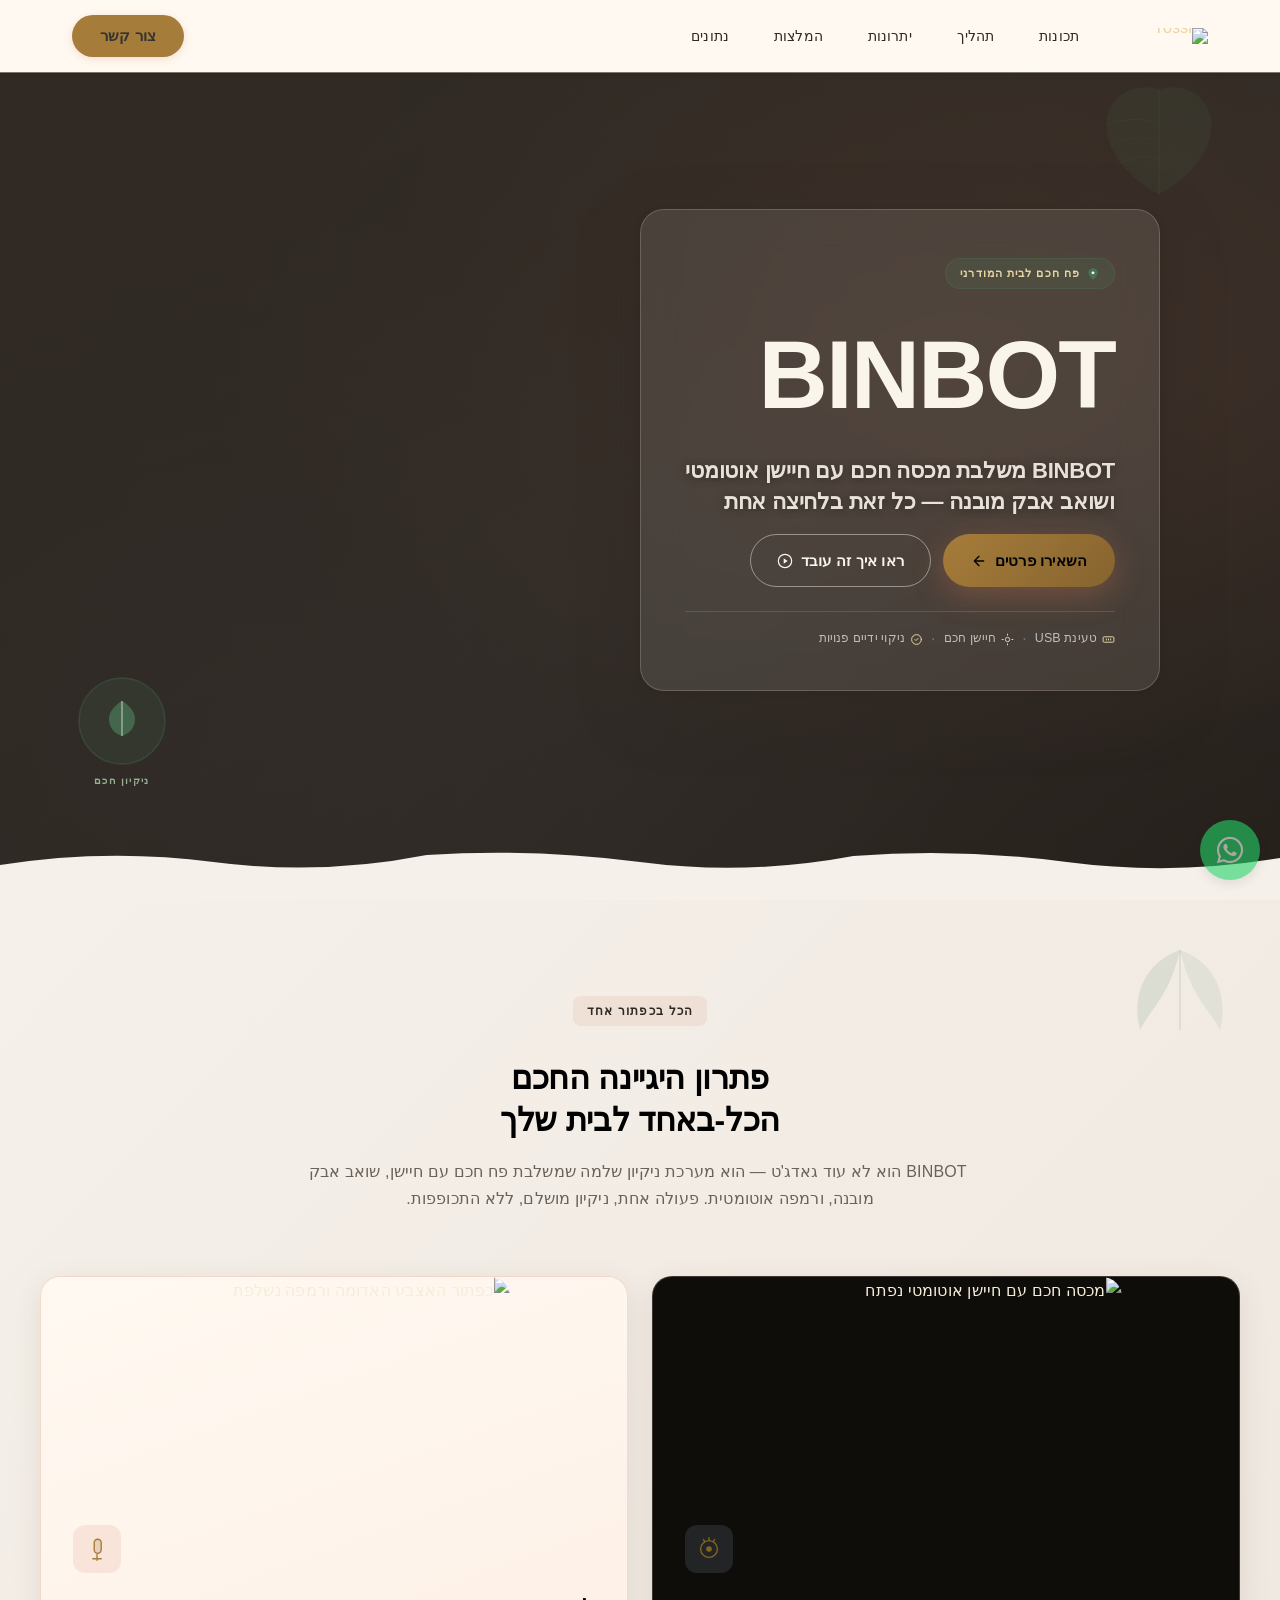
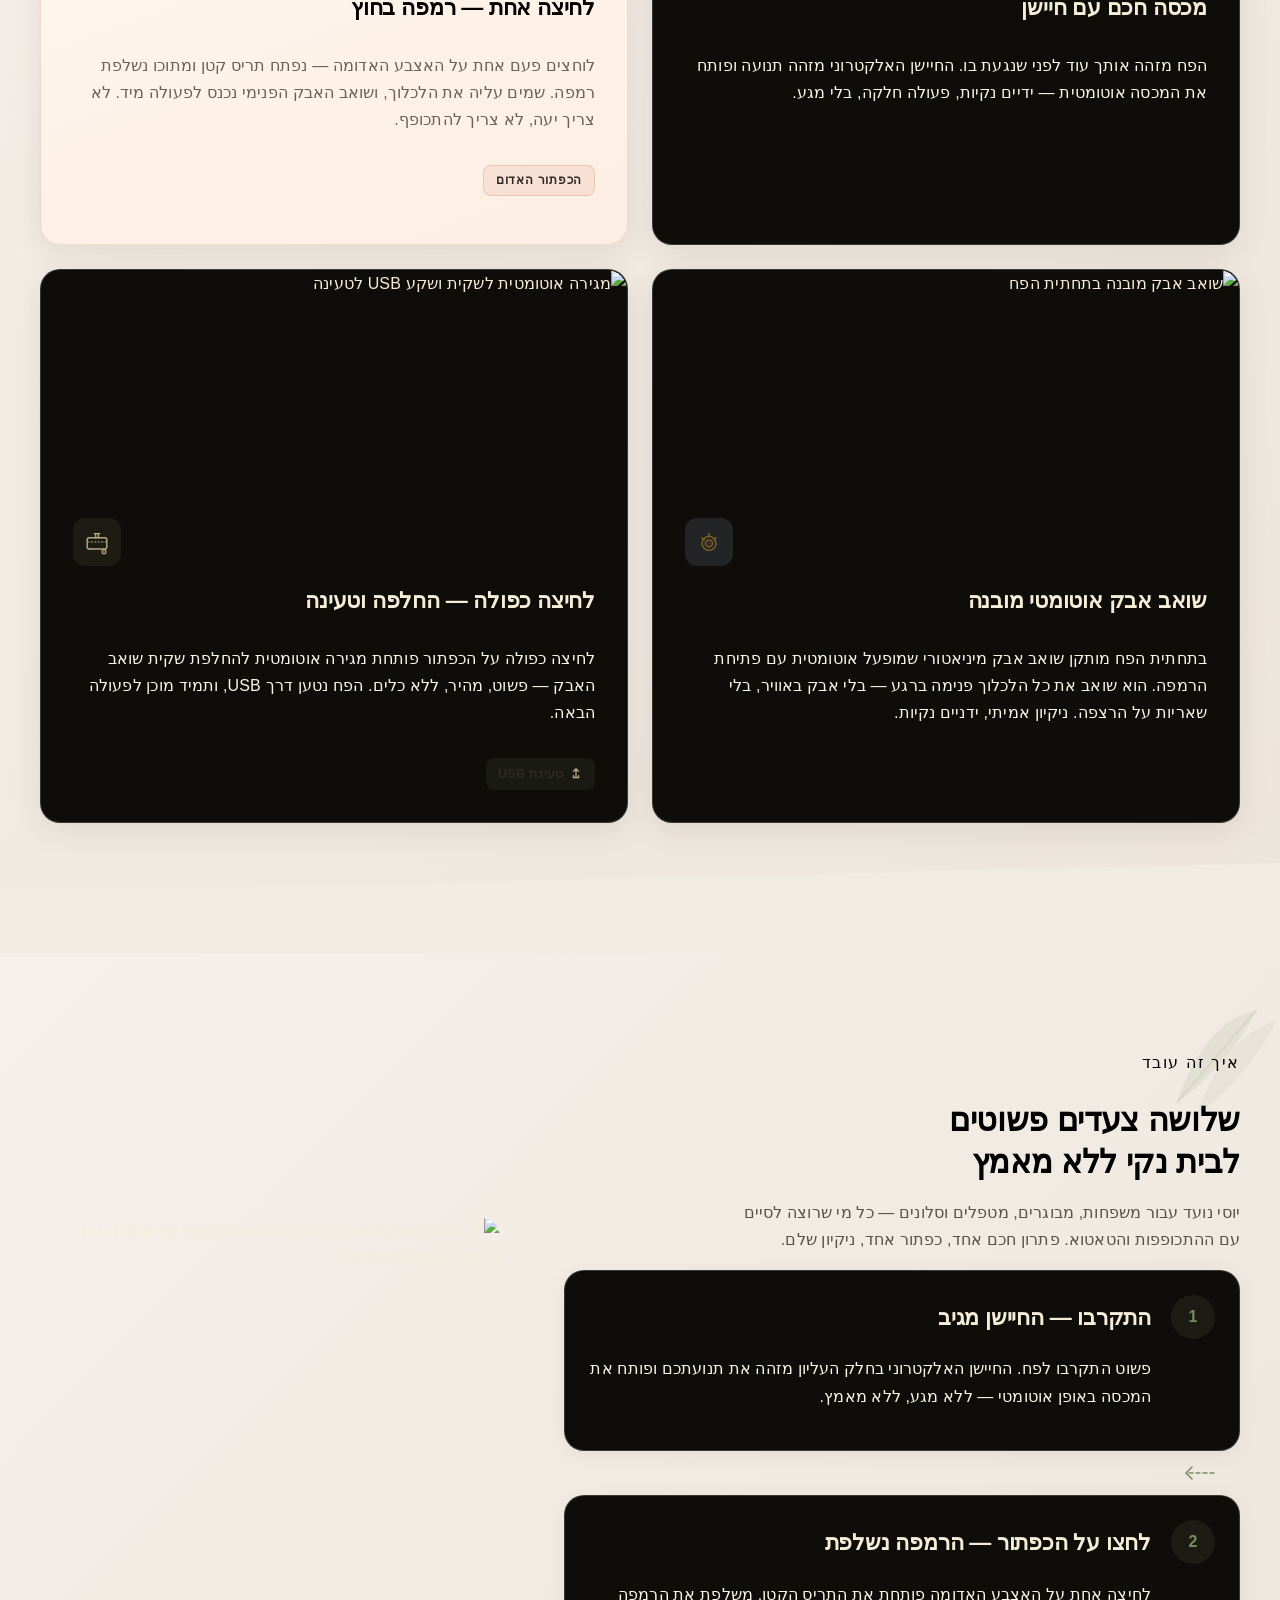
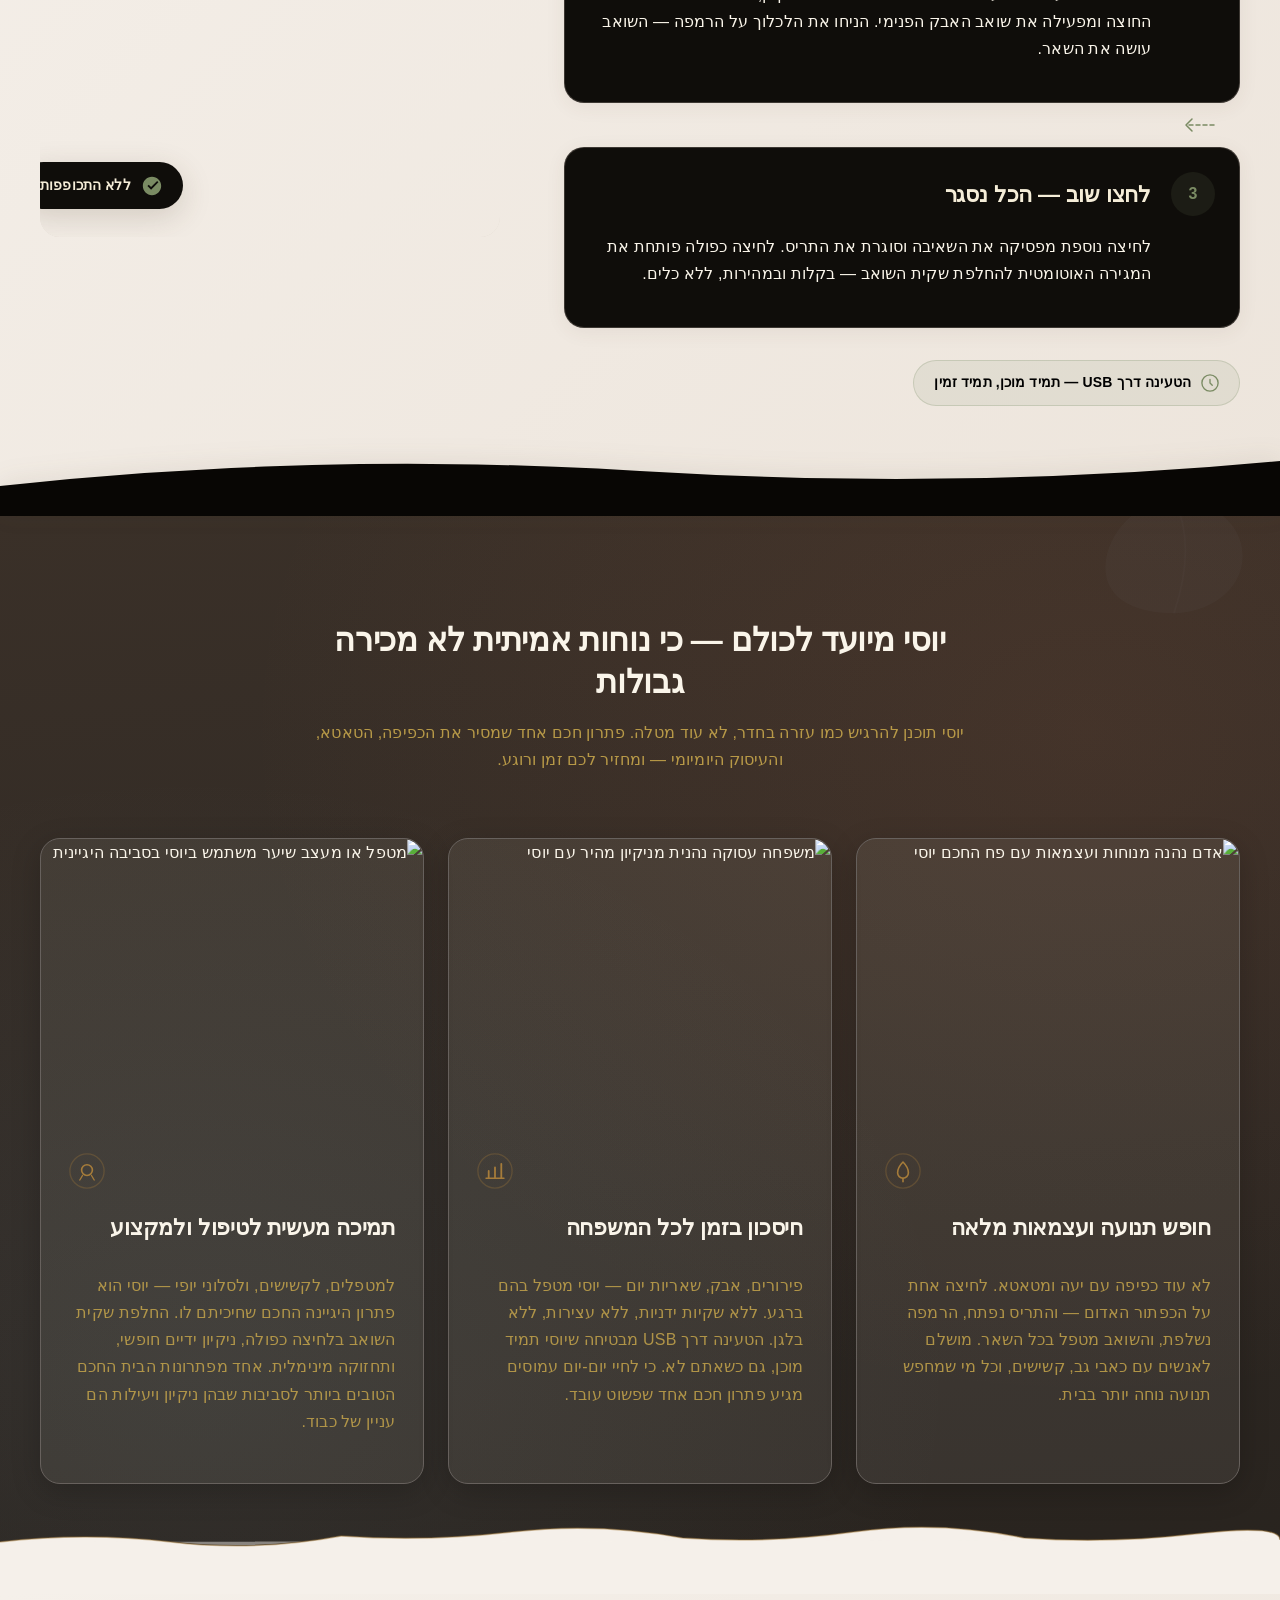
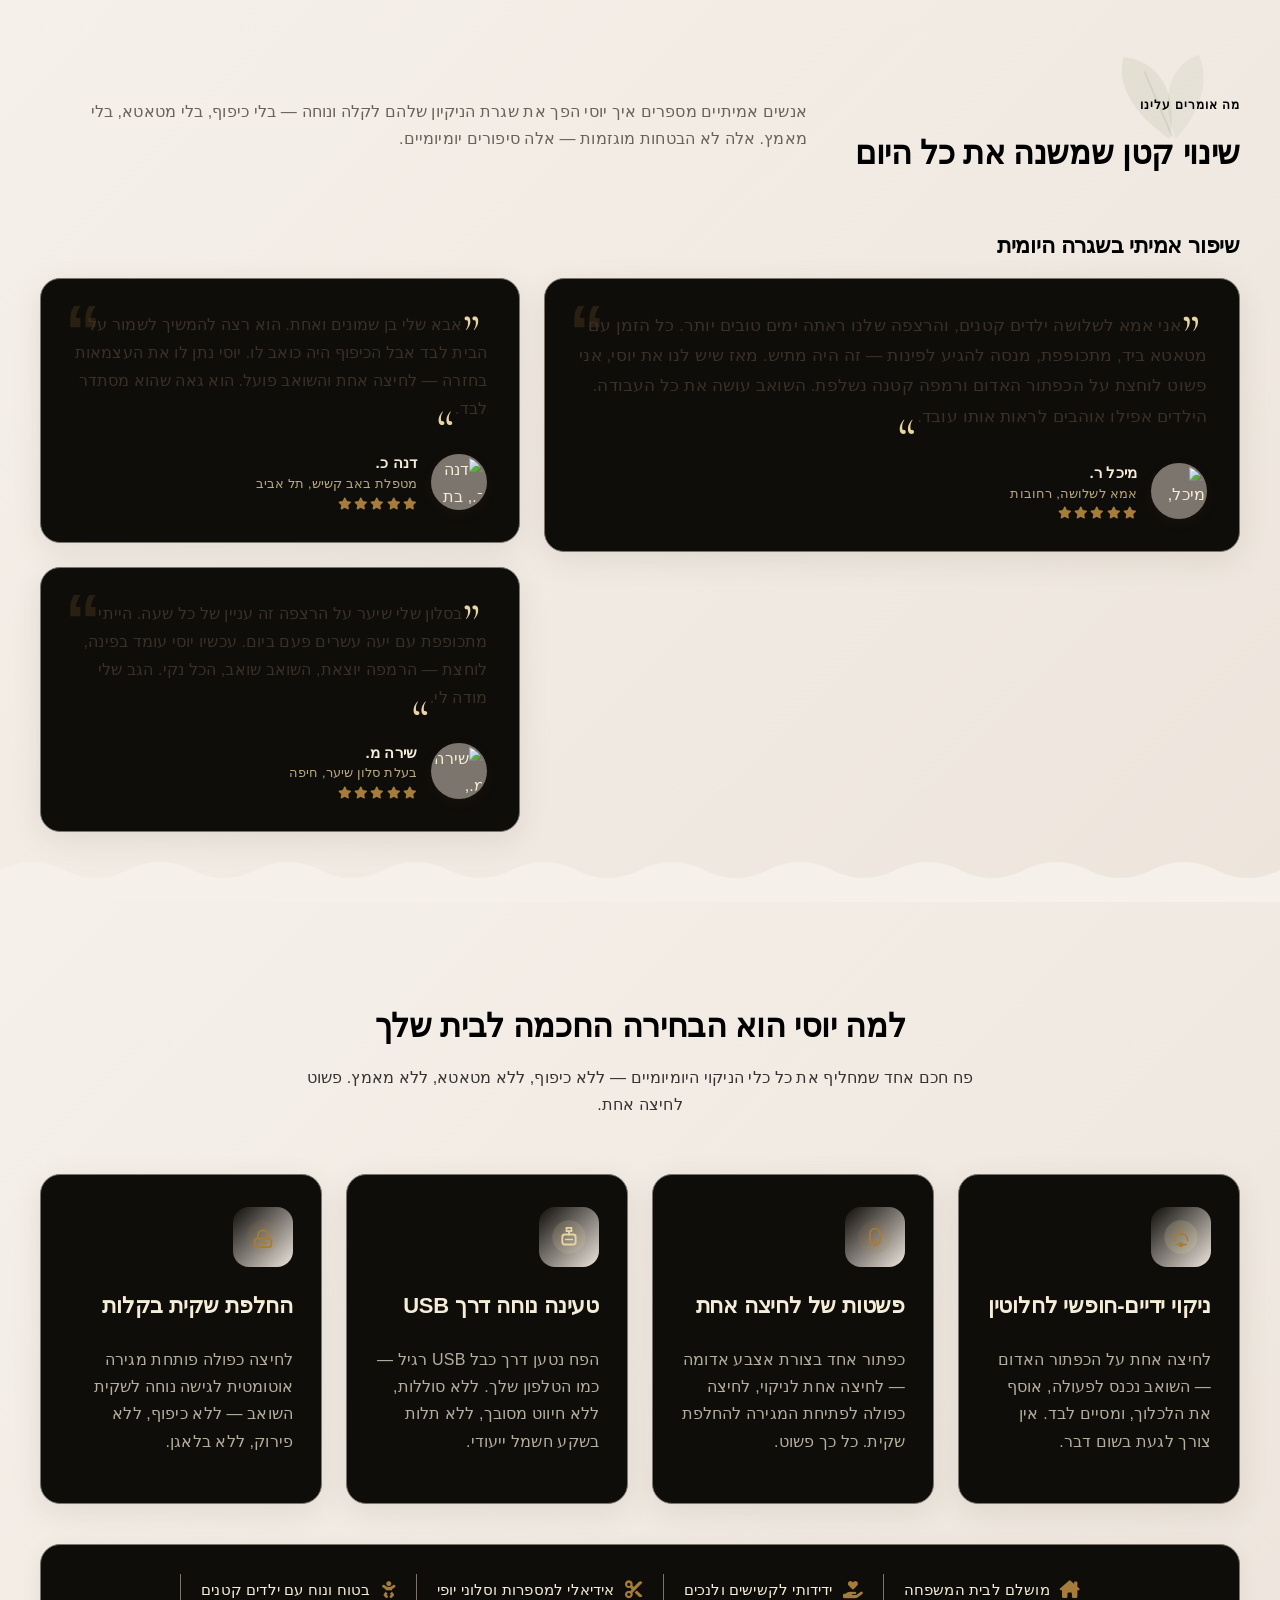
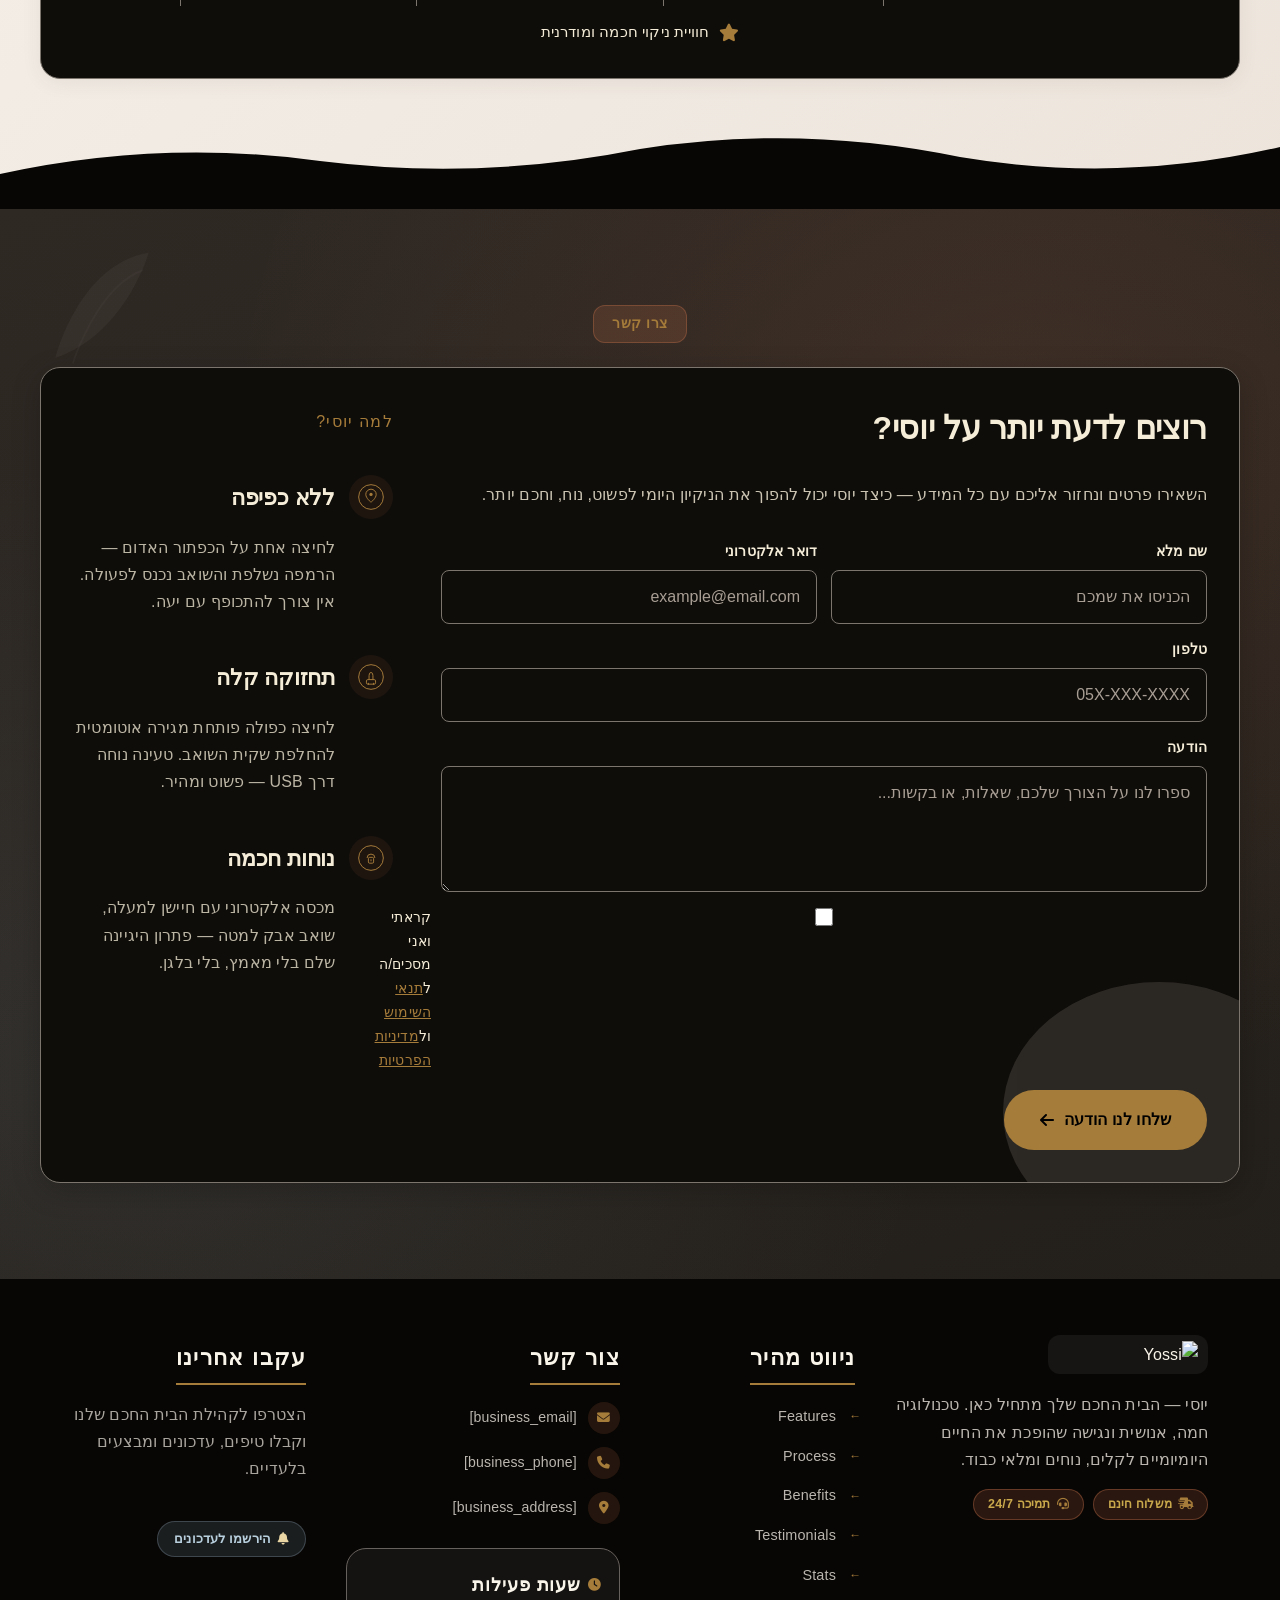
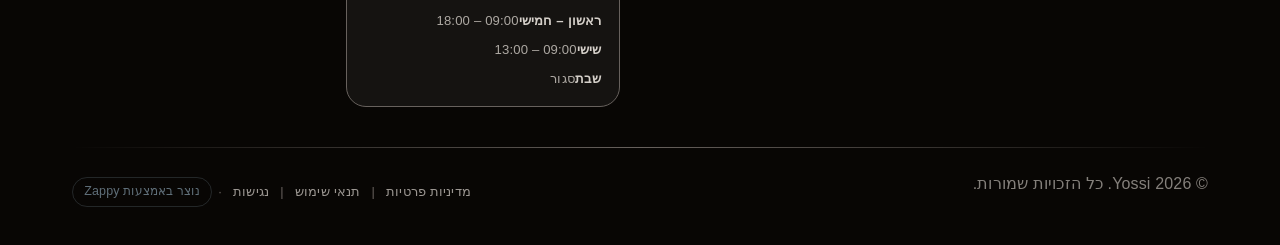
==== commit f05543ef: "Background sync: Progressive GitHub Sync" ====
--- a/public/index.html
+++ b/public/index.html
@@ -1 +1 @@
-<!doctype html><html dir="rtl" lang="he"><head><meta charset="UTF-8"><meta content="width=device-width,initial-scale=1" name="viewport"><meta content="index, follow" name="robots"><title>best smart home appliances — Yossi</title><meta content="An innovative smart trash bin that combines an electronic lid with an automatic sensor and a built-in vacuum cleaner at the bottom. With a single press of a red" name="description"><meta content="best smart home appliances, samsung smart home appliances, google smart home appliances, amazon smart home appliances" name="keywords"><link href="/assets/favicon.ico" rel="icon" type="image/x-icon"><link href="/assets/favicon-16x16.png" rel="icon" type="image/png" sizes="16x16"><link href="/assets/favicon-32x32.png" rel="icon" type="image/png" sizes="32x32"><link href="/assets/favicon-48x48.png" rel="icon" type="image/png" sizes="48x48"><link href="/assets/favicon-192x192.png" rel="icon" type="image/png" sizes="192x192"><link href="/assets/favicon-512x512.png" rel="icon" type="image/png" sizes="512x512"><link href="/assets/apple-touch-icon.png" rel="apple-touch-icon"><script>!function(){"use strict";var t="5c08ecc8-3608-48c8-a14f-b6fd048b0b84",e="https://api.zappy5.com/api/analytics/track",a=18e5,n=2592e6,o=!0,i=!0,r=!0;var s=function(){var e="zappy_visitor_"+t,a=null;try{if(a=localStorage.getItem(e)){var o=JSON.parse(a),i=Date.now();if(i-o.created<n)return o.lastSeen=i,localStorage.setItem(e,JSON.stringify(o)),o.id}}catch(t){console.warn("Zappy Analytics: LocalStorage not available")}var r="zv_"+Date.now()+"_"+Math.random().toString(36).substr(2,9);try{localStorage.setItem(e,JSON.stringify({id:r,created:Date.now(),lastSeen:Date.now()}))}catch(t){}return r}(),c=function(){var e="zappy_session_"+t,n=null;try{if(n=sessionStorage.getItem(e)){var o=JSON.parse(n),i=Date.now();if(i-o.timestamp<a)return o.timestamp=i,sessionStorage.setItem(e,JSON.stringify(o)),o.id}}catch(t){console.warn("Zappy Analytics: SessionStorage not available")}var r="zs_"+Date.now()+"_"+Math.random().toString(36).substr(2,9);try{sessionStorage.setItem(e,JSON.stringify({id:r,timestamp:Date.now()}))}catch(t){}return r}();function l(a,n){n=n||{};var o={website_id:t,event_type:a,page_path:window.location.pathname,referrer:document.referrer||"direct",visitor_id:s,session_id:c,metadata:n};if(navigator.sendBeacon){var i=new Blob([JSON.stringify(o)],{type:"application/json"});navigator.sendBeacon(e,i)}else fetch(e,{method:"POST",headers:{"Content-Type":"application/json"},body:JSON.stringify(o),keepalive:!0}).catch(function(t){console.warn("Zappy Analytics: Failed to track event",t)})}o&&l("pageview",{title:document.title,url:window.location.href}),i&&document.addEventListener("click",function(t){var e=t.target;if("BUTTON"===e.tagName||e.closest("button")){var a="BUTTON"===e.tagName?e:e.closest("button");l("click",{element:"button",text:a.textContent.trim().substring(0,100),id:a.id||null,class:a.className||null})}else if("A"===e.tagName||e.closest("a")){var n="A"===e.tagName?e:e.closest("a");l("navigation",{element:"link",text:n.textContent.trim().substring(0,100),href:n.href,external:n.hostname!==window.location.hostname})}},!0),r&&document.addEventListener("submit",function(t){var e=t.target;l("form_submit",{form_id:e.id||null,form_name:e.name||null,form_action:e.action||null,form_method:e.method||"GET"})},!0);var d=Date.now();window.addEventListener("beforeunload",function(){l("page_unload",{time_on_page:Math.floor((Date.now()-d)/1e3),page_path:window.location.pathname})}),window.zappyAnalytics={track:l,getVisitorId:function(){return s},getSessionId:function(){return c}}}()</script><meta content="best smart home appliances — Yossi" property="og:title"><meta content="An innovative smart trash bin that combines an electronic lid with an automatic sensor and a built-in vacuum cleaner at the bottom. With a single press of a red" property="og:description"><meta content="summary_large_image" name="twitter:card"><meta content="best smart home appliances — Yossi" name="twitter:title"><meta content="An innovative smart trash bin that combines an electronic lid with an automatic sensor and a built-in vacuum cleaner at the bottom. With a single press of a red" name="twitter:description"><meta content="website" property="og:type"><meta content="he_IL" property="og:locale"><link href="https://cdnjs.cloudflare.com/ajax/libs/font-awesome/6.4.0/css/all.min.css" rel="stylesheet"><style>.skip-link{position:absolute;top:0;left:0;transform:translateY(-200%);padding:12px 18px;background:var(--bg-dark,#1a1a1a);color:var(--text-light,#fff);font-weight:600;border-radius:0 0 8px 0;z-index:10000}.skip-link:focus{transform:none;outline:2px solid var(--ring,#fff);outline-offset:2px}:focus-visible{outline:2px solid var(--ring,currentColor);outline-offset:3px}</style><link href="/assets/favicon.ico" rel="icon" type="image/x-icon"><link href="/assets/favicon-16x16.png" rel="icon" type="image/png" sizes="16x16"><link href="/assets/favicon-32x32.png" rel="icon" type="image/png" sizes="32x32"><link href="/assets/favicon-48x48.png" rel="icon" type="image/png" sizes="48x48"><link href="/assets/favicon-192x192.png" rel="icon" type="image/png" sizes="192x192"><link href="/assets/favicon-512x512.png" rel="icon" type="image/png" sizes="512x512"><link href="/assets/apple-touch-icon.png" rel="apple-touch-icon"><link href="https://cdn.jsdelivr.net/npm/vanilla-cookieconsent@3/dist/cookieconsent.css" rel="stylesheet"><script src="https://cdn.jsdelivr.net/npm/vanilla-cookieconsent@3/dist/cookieconsent.umd.js"></script><script src="https://cdn.jsdelivr.net/gh/mickidum/acc_toolbar/acctoolbar/acctoolbar.min.js"></script><link href="/styles.css" rel="stylesheet"><style id="zappy-dropdown-submenu-styles">#navMenu li:has(.sub-menu),.nav-menu li:has(.sub-menu),.navbar li:has(.sub-menu),nav li:has(.sub-menu){position:relative}#navMenu .sub-menu,.nav-menu .sub-menu,.navbar .sub-menu,nav .sub-menu{display:block!important;position:absolute!important;top:100%;left:0;min-width:220px;background:#fff;border-radius:8px;box-shadow:0 8px 25px rgba(0,0,0,.15);padding:8px 0;opacity:0;visibility:hidden;transform:translateY(10px);transition:all .3s ease;z-index:1000;list-style:none;pointer-events:none}#navMenu li:hover>.sub-menu,.nav-menu li:hover>.sub-menu,.navbar li:hover>.sub-menu,nav li:hover>.sub-menu{opacity:1!important;visibility:visible!important;transform:translateY(0)!important;pointer-events:auto!important}.sub-menu li{list-style:none;margin:0;padding:0}.sub-menu a{display:block!important;padding:10px 16px!important;color:var(--text-dark,#333)!important;font-weight:500;text-decoration:none;white-space:nowrap;transition:background-color .2s}.sub-menu .zappy-nav-child>a{padding-left:28px!important;font-size:.9em!important;opacity:.85!important}[dir=rtl] .sub-menu .zappy-nav-child>a,html[lang=ar] .sub-menu .zappy-nav-child>a,html[lang=he] .sub-menu .zappy-nav-child>a{padding-left:10px!important;padding-right:28px!important}.sub-menu .zappy-nav-parent>a{font-weight:600!important}.sub-menu a:hover{background-color:#f5f5f5}[dir=rtl] .nav-menu .sub-menu,[dir=rtl] .navbar .sub-menu,[dir=rtl] nav .sub-menu,html[lang=ar] .nav-menu .sub-menu,html[lang=ar] .navbar .sub-menu,html[lang=ar] nav .sub-menu,html[lang=he] .nav-menu .sub-menu,html[lang=he] .navbar .sub-menu,html[lang=he] nav .sub-menu{left:auto!important;right:0!important}.sub-menu:empty,.sub-menu:not(:has(li)):not(:has(> a)),.sub-menu:not(:has(li:not(.zappy-hidden-menu-item))):not(:has(> a)){display:none!important;opacity:0!important;visibility:hidden!important;pointer-events:none!important}li:has(.menu-group-title):hover>.sub-menu{opacity:1!important;visibility:visible!important;transform:translateY(0)!important;pointer-events:auto!important}#navMenu>li>.menu-group-title,.nav-menu>li>.menu-group-title{display:inline-block;padding:.5rem 1rem;cursor:default;user-select:none}@media (max-width:768px){#navMenu .sub-menu,.nav-menu .sub-menu,.navbar .sub-menu,nav .sub-menu{position:static!important;transform:none!important;box-shadow:none!important;background:0 0!important;max-height:0;overflow:hidden;opacity:0;visibility:hidden;transition:max-height .3s ease,opacity .3s ease;padding:0!important;border-radius:0!important}#navMenu .sub-menu.mobile-expanded,.nav-menu .sub-menu.mobile-expanded,.navbar .sub-menu.mobile-expanded{max-height:none!important;overflow-y:visible!important;opacity:1!important;visibility:visible!important;padding:8px 0 8px 16px!important}[dir=rtl] .sub-menu.mobile-expanded,html[lang=he] .sub-menu.mobile-expanded{padding:8px 16px 8px 0!important}#navMenu li:hover>.sub-menu,.nav-menu li:hover>.sub-menu,.navbar li:hover>.sub-menu,nav li:hover>.sub-menu{opacity:0;visibility:hidden;pointer-events:none}#navMenu li>.sub-menu.mobile-expanded,.nav-menu li>.sub-menu.mobile-expanded,.navbar li>.sub-menu.mobile-expanded,nav li>.sub-menu.mobile-expanded{opacity:1!important;visibility:visible!important;pointer-events:auto!important}#navMenu li:has(.sub-menu),.nav-menu li:has(.sub-menu),.navbar li:has(.sub-menu),nav li:has(.sub-menu){display:flex!important;flex-wrap:wrap!important;align-items:center!important;position:relative!important;min-height:44px!important}#navMenu li:has(.sub-menu)>a,.nav-menu li:has(.sub-menu)>a,.navbar li:has(.sub-menu)>a,nav li:has(.sub-menu)>a{flex:1!important;min-width:0!important}#navMenu li:has(.sub-menu)>.menu-group-title,.nav-menu li:has(.sub-menu)>.menu-group-title,.navbar li:has(.sub-menu)>.menu-group-title,nav li:has(.sub-menu)>.menu-group-title{flex:1!important;min-width:0!important;padding:0!important;line-height:inherit!important}#navMenu li:has(.sub-menu)>.sub-menu,.nav-menu li:has(.sub-menu)>.sub-menu,.navbar li:has(.sub-menu)>.sub-menu,nav li:has(.sub-menu)>.sub-menu{flex-basis:100%!important;width:100%!important}#navMenu li:has(.sub-menu)>a [class*=arrow],#navMenu li:has(.sub-menu)>a [class*=chevron],.nav-menu li:has(.sub-menu)>a .fa-angle-down,.nav-menu li:has(.sub-menu)>a .fa-chevron-down,.nav-menu li:has(.sub-menu)>a [class*=arrow],.nav-menu li:has(.sub-menu)>a [class*=chevron],nav li:has(.sub-menu)>a [class*=arrow],nav li:has(.sub-menu)>a [class*=chevron]{display:none!important;visibility:hidden!important}.mobile-submenu-toggle{display:flex!important;align-items:center!important;justify-content:center!important;width:44px!important;height:auto!important;background:0 0!important;border:none!important;cursor:pointer!important;color:var(--text-dark)!important;position:static!important;flex-shrink:0!important;align-self:stretch!important;z-index:2!important;padding:0!important;margin:0!important}.mobile-submenu-toggle::after{content:''!important;width:0!important;height:0!important;border-left:6px solid transparent!important;border-right:6px solid transparent!important;border-top:7px solid currentColor!important;transition:transform .3s ease!important}.mobile-submenu-toggle.expanded::after{transform:rotate(180deg)!important}.sub-menu a{padding:10px 0!important;display:block!important;color:var(--text-dark)!important;white-space:normal!important}.sub-menu .zappy-nav-child>a{padding-left:28px!important;font-size:.9em!important;opacity:.85!important}[dir=rtl] .sub-menu .zappy-nav-child>a,html[lang=ar] .sub-menu .zappy-nav-child>a,html[lang=he] .sub-menu .zappy-nav-child>a{padding-left:0!important;padding-right:28px!important}.sub-menu .zappy-nav-parent>a{font-weight:600!important}#navMenu.active,.nav-menu.active{max-width:100vw!important;overflow-x:hidden!important;box-sizing:border-box!important}.navbar .sub-menu li a,.zappy-products-dropdown .sub-menu a,nav.navbar .sub-menu li a{color:var(--text-dark)!important}}@media (min-width:769px){.mobile-submenu-toggle{display:none!important}}</style><style id="zappy-widget-visibility">html[dir=rtl] .whatsapp-float{right:20px!important;left:auto!important}html:not([dir]) .whatsapp-float,html[dir=ltr] .whatsapp-float{left:20px!important;right:auto!important}html[dir=rtl] #mic-access-tool-general-button,html[dir=rtl] #mic-init-access-tool #mic-access-tool-general-button,html[dir=rtl] #mic-init-access-tool .mic-access-tool-general-button,html[dir=rtl] ._access-icon,html[dir=rtl] .mic-access-tool-general-button{left:20px!important;right:auto!important}html:not([dir]) #mic-access-tool-general-button,html:not([dir]) #mic-init-access-tool #mic-access-tool-general-button,html:not([dir]) #mic-init-access-tool .mic-access-tool-general-button,html:not([dir]) ._access-icon,html:not([dir]) .mic-access-tool-general-button,html[dir=ltr] #mic-access-tool-general-button,html[dir=ltr] #mic-init-access-tool #mic-access-tool-general-button,html[dir=ltr] #mic-init-access-tool .mic-access-tool-general-button,html[dir=ltr] ._access-icon,html[dir=ltr] .mic-access-tool-general-button{right:20px!important;left:auto!important}@media (max-width:768px){.whatsapp-float{display:flex!important}}@media (min-width:769px){.whatsapp-float{display:flex!important}}@media (max-width:768px){#mic-access-tool-general-button,#mic-init-access-tool #mic-access-tool-general-button,#mic-init-access-tool .mic-access-tool-general-button,._access-icon,.mic-access-tool-general-button{display:flex!important;visibility:visible!important;opacity:1!important;pointer-events:auto!important}#mic-access-tool-box.opened-mic-access-tool,#mic-init-access-tool #mic-access-tool-box.opened-mic-access-tool,.mic-access-tool-box.opened-mic-access-tool{visibility:visible!important;opacity:1!important;pointer-events:auto!important}}@media (min-width:769px){#mic-access-tool-general-button,#mic-init-access-tool #mic-access-tool-general-button,#mic-init-access-tool .mic-access-tool-general-button,._access-icon,.mic-access-tool-general-button{display:flex!important;visibility:visible!important;opacity:1!important;pointer-events:auto!important}#mic-access-tool-box.opened-mic-access-tool,#mic-init-access-tool #mic-access-tool-box.opened-mic-access-tool,.mic-access-tool-box.opened-mic-access-tool{visibility:visible!important;opacity:1!important;pointer-events:auto!important}}</style></head><body><a href="#main" class="skip-link">דלג לתוכן הראשי</a><nav class="navbar" dir="rtl"><button class="mobile-toggle" aria-label="Menu" id="mobileToggle"><svg viewBox="0 0 24 24" fill="none" height="24" width="24" class="hamburger-icon"><path d="M3 12h18M3 6h18M3 18h18" stroke="currentColor" stroke-width="2" stroke-linecap="round"></path></svg> <svg viewBox="0 0 24 24" fill="none" height="24" width="24" class="close-icon" style="display:none"><path d="M18 6L6 18M6 6l12 12" stroke="currentColor" stroke-width="2" stroke-linecap="round"></path></svg></button> <button class="phone-header-btn" aria-label="Call" data-phone="[business_phone]"><svg viewBox="0 0 24 24" fill="currentColor" height="20" width="20"><path d="M22 16.92v3a2 2 0 0 1-2.18 2 19.79 19.79 0 0 1-8.63-3.07 19.5 19.5 0 0 1-6-6 19.79 19.79 0 0 1-3.07-8.67A2 2 0 0 1 4.11 2h3a2 2 0 0 1 2 1.72 12.84 12.84 0 0 0 .7 2.81 2 2 0 0 1-.45 2.11L8.09 9.91a16 16 0 0 0 6 6l1.27-1.27a2 2 0 0 1 2.11-.45 12.84 12.84 0 0 0 2.81.7A2 2 0 0 1 22 16.92z"></path></svg></button><div class="nav-container"><div class="nav-right-group"><div class="nav-brand"><a href="/" class="logo-link"><img alt="Yossi" src="/assets/site-----image-1.webp" class="logo"></a></div><ul class="nav-menu" id="navMenu"><li><a href="#features">תכונות</a></li><li><a href="#process">תהליך</a></li><li><a href="#benefits">יתרונות</a></li><li><a href="#testimonials">המלצות</a></li><li><a href="#stats">נתונים</a></li></ul></div><div class="nav-cta-container"><a href="#cta" class="nav-cta-btn">צור קשר</a></div></div></nav><script>window.addEventListener("load",function(){const e=document.querySelector(".navbar, nav, header");if(!e)return void console.log("[Navbar] Navbar element not found");let t=document.getElementById("mobileToggle")||document.querySelector(".mobile-toggle")||document.querySelector(".hamburger")||document.querySelector(".hamburger-menu")||document.querySelector(".menu-toggle")||document.querySelector(".burger-menu")||document.querySelector('[aria-label="Menu"]')||document.querySelector('[aria-label="תפריט"]');const n=document.querySelector(".phone-header-btn"),o=window.getComputedStyle(e);let r=o.backgroundColor;if(console.log("[Navbar] Initial navbar background:",r),"transparent"===r||"rgba(0, 0, 0, 0)"===r||r.startsWith("rgba")&&r.includes(", 0)")){const e=o.backgroundImage;if(e&&"none"!==e)console.log("[Navbar] Navbar has background image/gradient, using dark text"),r="rgb(240, 240, 240)";else{const e=window.getComputedStyle(document.body).backgroundColor;console.log("[Navbar] Navbar transparent, using body background:",e),r=e}}const a=r.match(/\d+/g);if(a&&a.length>=3){const e=(.299*parseInt(a[0])+.587*parseInt(a[1])+.114*parseInt(a[2]))/255;console.log("[Navbar] Mobile button colors preserved from Claude CSS (luminance:",e.toFixed(2)+")");const o=document.createElement("style");o.id="zappy-mobile-nav-fix";document.documentElement.lang;document.documentElement.dir,o.textContent='\n        /* Hide mobile buttons on desktop, show only on mobile */\n        @media (min-width: 769px) {\n          .mobile-toggle,\n          .phone-header-btn {\n            display: none !important;\n          }\n        }\n        \n        /* Show and position mobile buttons correctly on mobile */\n        @media (max-width: 768px) {\n          .navbar,\n          nav.navbar {\n            min-height: 70px !important;\n          }\n\n          .mobile-toggle,\n          .phone-header-btn {\n            position: absolute !important;\n            top: 0 !important;\n            bottom: 0 !important;\n            margin-top: auto !important;\n            margin-bottom: auto !important;\n            transform: none !important;\n            z-index: 1001 !important;\n            display: flex !important;\n            align-items: center !important;\n            justify-content: center !important;\n            width: 36px !important;\n            height: 36px !important;\n            border-radius: 50% !important;\n            border: none !important;\n            cursor: pointer !important;\n            padding: 6px !important;\n            background: none !important;\n            color: var(--nav-text, var(--text-dark)) !important;\n            touch-action: manipulation !important;\n            -webkit-tap-highlight-color: transparent !important;\n          }\n\n          html[data-zappy-site-type="ecommerce"] .phone-header-btn,\n          body[data-zappy-site-type="ecommerce"] .phone-header-btn,\n          html[data-zappy-site-type="ecommerce"] header .phone-header-btn,\n          html[data-zappy-site-type="ecommerce"] nav .phone-header-btn {\n            display: none !important;\n            visibility: hidden !important;\n            width: 0 !important;\n            height: 0 !important;\n            min-width: 0 !important;\n            overflow: hidden !important;\n          }\n          \n          /* LTR positioning (default): hamburger LEFT, phone RIGHT */\n          html:not([dir="rtl"]):not([lang="he"]):not([lang="ar"]) .mobile-toggle,\n          html[dir="ltr"] .mobile-toggle {\n            left: 12px !important;\n            right: auto !important;\n          }\n          html:not([dir="rtl"]):not([lang="he"]):not([lang="ar"]) .phone-header-btn,\n          html[dir="ltr"] .phone-header-btn {\n            right: 12px !important;\n            left: auto !important;\n          }\n          \n          /* RTL positioning: hamburger RIGHT, phone LEFT */\n          html[dir="rtl"] .mobile-toggle,\n          html[lang="he"] .mobile-toggle,\n          html[lang="ar"] .mobile-toggle {\n            right: 12px !important;\n            left: auto !important;\n          }\n          html[dir="rtl"] .phone-header-btn,\n          html[lang="he"] .phone-header-btn,\n          html[lang="ar"] .phone-header-btn {\n            left: 12px !important;\n            right: auto !important;\n          }\n          \n          /* CRITICAL: Ensure nav-container has min-height on mobile */\n          /* All children are positioned absolutely/fixed on mobile, so height:auto collapses to 0 */\n          .nav-container {\n            min-height: 70px !important;\n            position: relative !important;\n          }\n          \n          /* Ensure SVG icons are properly sized and inherit color */\n          .mobile-toggle svg,\n          .phone-header-btn svg {\n            width: 24px !important;\n            height: 24px !important;\n            /* Don\'t force display - let JavaScript control hamburger/close toggle */\n          }\n          \n          /* Reset nav-cta-container on mobile - remove desktop box-shadow/padding */\n          /* that creates a visible ghost box when CTA button is hidden */\n          .nav-cta-container {\n            box-shadow: none !important;\n            padding: 0 !important;\n          }\n          \n          /* Hide nav-cta-container entirely on mobile when there\'s no lang-switcher */\n          /* (only the CTA button is inside, and it\'s hidden on mobile) */\n          .nav-cta-container:not(:has(.lang-switcher)) {\n            display: none !important;\n          }\n          \n          /* CRITICAL: Prevent hero image fade gradient from bleeding over headline text */\n          /* The .image-fade-gradient has bottom: -30px (extends below parent) */\n          /* On mobile stacked layout, this overlaps the h1 text below the image */\n          .hero-image-column {\n            overflow: hidden !important;\n          }\n          .image-fade-gradient {\n            bottom: 0 !important;\n          }\n          \n          /* Hide desktop language switcher on mobile - hamburger menu handles it */\n          /* High specificity to override stored CSS */\n          .lang-switcher,\n          .nav-cta-container .lang-switcher,\n          .nav-container .lang-switcher,\n          .navbar .lang-switcher,\n          .navbar .nav-cta-container .lang-switcher {\n            display: none !important;\n          }\n        }\n      ';const r=document.getElementById("zappy-mobile-nav-fix");r&&r.remove(),document.head.appendChild(o),console.log("[Navbar] Critical CSS injected for mobile nav positioning");const i=window.innerWidth<=768;if(t){const e=t.querySelector(".hamburger-icon"),n=t.querySelector(".close-icon");e&&(e.style.setProperty("width","24px","important"),e.style.setProperty("height","24px","important"),e.style.setProperty("display","block","important")),n&&(n.style.setProperty("width","24px","important"),n.style.setProperty("height","24px","important"),n.style.setProperty("display","none","important")),i?(t.style.setProperty("position","absolute","important"),t.style.setProperty("top","0","important"),t.style.setProperty("bottom","0","important"),t.style.setProperty("margin-top","auto","important"),t.style.setProperty("margin-bottom","auto","important"),t.style.setProperty("transform","none","important"),t.style.setProperty("z-index","1001","important"),t.style.removeProperty("left"),t.style.removeProperty("right"),console.log("[Navbar] Mobile toggle positioning applied (mobile viewport)")):(t.style.removeProperty("position"),t.style.removeProperty("top"),t.style.removeProperty("transform"),t.style.removeProperty("z-index"),t.style.removeProperty("left"),t.style.removeProperty("right"),console.log("[Navbar] Desktop viewport - cleared mobile toggle inline positioning"))}if(n){const e=n.querySelector("svg");e&&(e.style.width="24px",e.style.height="24px",e.setAttribute("width","24"),e.setAttribute("height","24")),i?(n.style.setProperty("position","absolute","important"),n.style.setProperty("top","0","important"),n.style.setProperty("bottom","0","important"),n.style.setProperty("margin-top","auto","important"),n.style.setProperty("margin-bottom","auto","important"),n.style.setProperty("transform","none","important"),n.style.setProperty("z-index","1001","important"),n.style.removeProperty("left"),n.style.removeProperty("right"),console.log("[Navbar] Phone button positioning applied (mobile viewport)")):(n.style.removeProperty("position"),n.style.removeProperty("top"),n.style.removeProperty("transform"),n.style.removeProperty("z-index"),n.style.removeProperty("left"),n.style.removeProperty("right"),console.log("[Navbar] Desktop viewport - cleared phone button inline positioning"))}}else console.log("[Navbar] Could not parse background color:",r);t=document.getElementById("mobileToggle")||document.querySelector(".mobile-toggle")||document.querySelector(".hamburger")||document.querySelector(".hamburger-menu")||document.querySelector(".menu-toggle")||document.querySelector(".burger-menu")||document.querySelector('[aria-label="Menu"]')||document.querySelector('[aria-label="תפריט"]');const i=document.getElementById("navMenu")||document.querySelector(".nav-menu")||document.querySelector(".nav-links")||document.querySelector("nav ul:not(.submenu)");if(!t||!i)return void console.log("[Navbar] Mobile toggle or menu not found:",{toggle:!!t,menu:!!i});i.id||(i.id="navMenu"),console.log("[Navbar] Initializing mobile menu...");const l=t.cloneNode(!0);t.parentNode.replaceChild(l,t);var s=0;function p(e){var t=Date.now();t-s<300||(s=t,function(e){e.preventDefault(),e.stopPropagation();const t=l.querySelector(".hamburger-icon"),n=l.querySelector(".close-icon");i.classList.contains("active")?(i.classList.remove("active"),t&&t.style.setProperty("display","block","important"),n&&n.style.setProperty("display","none","important"),document.body.style.overflow="",console.log("[Navbar] Menu closed")):(i.classList.add("active"),t&&t.style.setProperty("display","none","important"),n&&n.style.setProperty("display","block","important"),document.body.style.overflow="hidden",console.log("[Navbar] Menu opened"))}(e))}l.addEventListener("click",p),l.addEventListener("touchend",p),i.querySelectorAll("a").forEach(function(e){e.addEventListener("click",function(){if("#"===this.getAttribute("href"))return;const e=l.querySelector(".hamburger-icon"),t=l.querySelector(".close-icon");i.classList.remove("active"),e&&e.style.setProperty("display","block","important"),t&&t.style.setProperty("display","none","important"),document.body.style.overflow="",console.log("[Navbar] Menu closed (link clicked)")})});var m=i.querySelectorAll(".dropdown-toggle");m.forEach(function(e){e.addEventListener("click",function(e){e.preventDefault(),e.stopPropagation();var t=this.closest(".nav-dropdown");t&&(t.parentNode.querySelectorAll(".nav-dropdown.open").forEach(function(e){e!==t&&e.classList.remove("open")}),t.classList.toggle("open"),console.log("[Navbar] Dropdown toggled:",t.classList.contains("open")?"open":"closed"))})}),document.addEventListener("click",function(e){e.target.closest(".nav-dropdown")||document.querySelectorAll(".nav-dropdown.open").forEach(function(e){e.classList.remove("open")})}),console.log("[Navbar] Dropdown handlers initialized for "+m.length+" dropdowns"),n&&n.addEventListener("click",function(){const e=document.querySelectorAll('a[href^="tel:"]'),t=e.length>0?e[0].getAttribute("href").replace("tel:",""):"[business_phone]";window.location.href="tel:"+t,console.log("[Navbar] Phone button clicked")}),console.log("[Navbar] Mobile menu initialized successfully")})</script><main id="main"><section class="index-hero-section" data-band-index="0" data-layout-spec="בית-hero" dir="rtl" id="hero" data-hero-type="fullscreen-scrim"><div class="index-hero-bg"><img alt="פח חכם יוסי בפינת מטבח ביתית חמה" src="/assets/site-index-hero-image-1.webp" data-context="Warm lifestyle photography of an innovative smart trash bin in a cozy Israeli kitchen corner. The bin is sleek, modern, and white/light gray with a glowing red finger-shaped button on the side. Natural warm afternoon light streams through a nearby window. The scene feels homey and dignified — a clean kitchen floor, soft textures, perhaps a plant nearby. The bin lid is closed and the product looks premium and approachable. No people visible. The mood is calm, warm, and premium — not futuristic or clinical." data-placeholder="index-hero-image-1" height="700" width="1200" loading="eager" data-element-id="img-1778981484715-uic9zqq8k" data-element-type="image" data-hero-background="true" data-hero-bg="true" fetchpriority="high"></div><div class="index-hero-scrim" aria-hidden="true"></div><svg viewBox="0 0 160 160" xmlns="http://www.w3.org/2000/svg" aria-hidden="true" fill="none" data-no-icon-edit="true" class="index-hero-leaf-decor"><path d="M80 140 C80 140 20 110 20 60 C20 30 50 10 80 20 C110 10 140 30 140 60 C140 110 80 140 80 140Z" fill="#4A7A5A" opacity="0.12"></path><path d="M80 20 L80 140" stroke="#4A7A5A" stroke-width="1.5" opacity="0.15"></path><path d="M80 60 C60 50 30 55 20 60" stroke="#4A7A5A" stroke-width="1" opacity="0.12"></path><path d="M80 80 C60 70 35 78 25 85" stroke="#4A7A5A" stroke-width="1" opacity="0.10"></path><path d="M80 100 C62 92 40 100 30 108" stroke="#4A7A5A" stroke-width="1" opacity="0.09"></path></svg><div class="index-hero-container"><article class="index-hero-card"><div class="index-hero-tagline"><svg viewBox="0 0 24 24" xmlns="http://www.w3.org/2000/svg" aria-hidden="true" fill="none" height="14" width="14" data-element-type="icon" data-icon-type="svg"><path d="M12 2C8 2 4 5.5 4 10c0 5.5 8 12 8 12s8-6.5 8-12c0-4.5-4-8-8-8z" fill="#4A7A5A" opacity="0.8"></path><circle cx="12" cy="10" r="2.5" fill="#FFF9F1"></circle></svg> <span>פח חכם לבית המודרני</span></div><h1 class="index-hero-h1">BINBOT</h1><h3 class="index-hero-subtitle">BINBOT משלבת מכסה חכם עם חיישן אוטומטי ושואב אבק מובנה — כל זאת בלחיצה אחת&nbsp;</h3><div class="index-hero-ctas"><a href="#contact" class="index-hero-btn-primary" data-element-id="btn-1778981484659-rr1ltcgeh" data-element-type="button" data-native-element="true" style="color:rgb(0, 0, 0) !important"><span style="color:rgb(0, 0, 0) !important">השאירו פרטים</span> <svg viewBox="0 0 24 24" xmlns="http://www.w3.org/2000/svg" aria-hidden="true" fill="none" height="16" width="16" data-element-type="icon" data-icon-type="svg"><path d="M19 12H5M12 5l-7 7 7 7" stroke="currentColor" stroke-width="2" stroke-linecap="round" stroke-linejoin="round"></path></svg> </a><a href="#how-it-works" class="index-hero-btn-secondary" data-element-id="btn-1778981484659-blhgmq1jj" data-element-type="button" data-native-element="true"><span>ראו איך זה עובד</span> <svg viewBox="0 0 24 24" xmlns="http://www.w3.org/2000/svg" aria-hidden="true" fill="none" height="16" width="16" data-element-type="icon" data-icon-type="svg"><circle cx="12" cy="12" r="10" stroke="currentColor" stroke-width="1.8"></circle><path d="M10 8l6 4-6 4V8z" fill="currentColor"></path></svg></a></div><div class="index-hero-trust"><span class="index-hero-trust-item"><svg viewBox="0 0 24 24" xmlns="http://www.w3.org/2000/svg" aria-hidden="true" fill="none" height="13" width="13" data-element-type="icon" data-icon-type="svg"><path d="M20 7H4a2 2 0 00-2 2v6a2 2 0 002 2h16a2 2 0 002-2V9a2 2 0 00-2-2z" stroke="#8FA8B8" stroke-width="1.8"></path><path d="M12 11v2M8 11v2M16 11v2" stroke="#8FA8B8" stroke-width="1.8" stroke-linecap="round"></path></svg> טעינת USB </span><span class="index-hero-trust-dot" aria-hidden="true">·</span> <span class="index-hero-trust-item"><svg viewBox="0 0 24 24" xmlns="http://www.w3.org/2000/svg" aria-hidden="true" fill="none" height="13" width="13" data-element-type="icon" data-icon-type="svg"><circle cx="12" cy="12" r="4" stroke="#8FA8B8" stroke-width="1.8"></circle><path d="M12 2v2M12 20v2M2 12h2M20 12h2" stroke="#8FA8B8" stroke-width="1.8" stroke-linecap="round"></path></svg> חיישן חכם </span><span class="index-hero-trust-dot" aria-hidden="true">·</span> <span class="index-hero-trust-item"><svg viewBox="0 0 24 24" xmlns="http://www.w3.org/2000/svg" aria-hidden="true" fill="none" height="13" width="13" data-element-type="icon" data-icon-type="svg"><path d="M9 12l2 2 4-4M21 12a9 9 0 11-18 0 9 9 0 0118 0z" stroke="#8FA8B8" stroke-width="1.8" stroke-linecap="round" stroke-linejoin="round"></path></svg> ניקוי ידיים פנויות</span></div></article></div><div class="index-hero-badge" aria-hidden="true"><svg viewBox="0 0 90 90" xmlns="http://www.w3.org/2000/svg" aria-hidden="true" height="90" width="90" data-no-icon-edit="true"><circle cx="45" cy="45" r="43" stroke="rgba(74,122,90,0.3)" stroke-width="1.5" fill="rgba(74,122,90,0.15)"></circle><path d="M45 25 C45 25 32 32 32 43 C32 52 38 58 45 60 C52 58 58 52 58 43 C58 32 45 25 45 25Z" fill="#4A7A5A" opacity="0.7"></path><path d="M45 25 L45 60" stroke="#FFF9F1" stroke-width="1.2" opacity="0.6"></path></svg> <span class="index-hero-badge-text">ניקיון חכם</span></div><div class="index-hero-divider-wrapper"><svg viewBox="0 0 1440 80" xmlns="http://www.w3.org/2000/svg" aria-hidden="true" data-no-icon-edit="true" preserveAspectRatio="none"><path d="M0,80 L0,45 Q120,28 240,42 T480,35 Q600,28 720,42 T960,36 Q1080,28 1200,42 T1440,38 L1440,80 Z" fill="#F5F0EA"></path></svg></div></section><section class="index-features-section" data-band-index="1" data-layout-spec="בית-features" dir="rtl" id="features"><div class="ifs-leaf-accent" aria-hidden="true"><svg viewBox="0 0 120 120" xmlns="http://www.w3.org/2000/svg" aria-hidden="true" fill="none" data-no-icon-edit="true"><path d="M60 10 C30 20, 10 50, 20 90 C30 70, 50 55, 60 10Z" fill="#4A7A5A" opacity="0.13"></path><path d="M60 10 C90 20, 110 50, 100 90 C90 70, 70 55, 60 10Z" fill="#4A7A5A" opacity="0.09"></path><line opacity="0.15" stroke="#4A7A5A" stroke-width="1.5" x1="60" x2="60" y1="10" y2="90"></line></svg></div><div class="ifs-container"><div class="ifs-intro"><p><span class="ifs-eyebrow" style="color:rgb(47, 41, 36) !important">הכל בכפתור אחד</span></p><h2 class="ifs-heading">פתרון היגיינה החכם<br>הכל-באחד לבית שלך</h2><p class="ifs-subtext">&nbsp;BINBOT הוא לא עוד גאדג'ט — הוא מערכת ניקיון שלמה שמשלבת פח חכם עם חיישן, שואב אבק מובנה, ורמפה אוטומטית. פעולה אחת, ניקיון מושלם, ללא התכופפות.</p></div><div class="ifs-grid"><article class="ifs-card" data-grid-item-index="0"><figure class="ifs-card-image-wrap"><div data-element-id="img-1778981484716-mh7olwp9f" data-element-type="image" data-zappy-card-slot-fill="1" data-zappy-wrapper-margins-applied="true" data-zappy-zoom-clip="true" data-zappy-zoom-wrapper="true" data-zappy-zoom-wrapper-align="center" data-zappy-zoom-wrapper-height="200px" data-zappy-zoom-wrapper-width="351px" data-zappy-zoom-wrapper-width-mode="px" style="position:relative !important;overflow:hidden !important;width:351px !important;max-width:100% !important;margin-left:auto !important;margin-right:auto !important;height:200px !important;display:block !important;padding-bottom:0px !important"><img alt="מכסה חכם עם חיישן אוטומטי נפתח" src="/assets/site-index-features-image-1-1778982353332-sfok4f.webp?v=1778982355368" data-context="Close-up product photography of a sleek smart trash bin with an electronic sensor lid opening automatically. The lid is lifting upward, triggered by a motion sensor. The bin has a warm cream and matte finish, modern minimal design, soft studio lighting, shallow depth of field, premium smart home appliance aesthetic." data-placeholder="index-features-image-1" height="400" width="600" decoding="async" data-element-id="img-1778981484716-mh7olwp9f" data-element-type="image" data-zappy-object-position="50% 33%" data-zappy-original-height="200.00001525878906" data-zappy-original-width="350.933349609375" data-zappy-zoom="1" style="object-position:50% 33% !important;margin:0px !important;left:0% !important;top:0% !important;width:100% !important;height:100% !important;max-width:none !important;max-height:none !important;display:block !important;object-fit:cover !important"></div></figure><div class="ifs-card-body"><div class="ifs-card-icon ifs-icon-blue"><svg viewBox="0 0 40 40" xmlns="http://www.w3.org/2000/svg" aria-hidden="true" fill="none" height="28" width="28" data-element-type="icon" data-icon-type="svg"><path d="M20 8 C14 8, 8 13, 8 20 C8 27, 14 32, 20 32" stroke="currentColor" stroke-width="2" stroke-linecap="round"></path><path d="M20 8 C26 8, 32 13, 32 20 C32 27, 26 32, 20 32" stroke="currentColor" stroke-width="2" stroke-linecap="round"></path><circle cx="20" cy="20" r="4" fill="currentColor"></circle><path d="M20 4 L20 8" stroke="currentColor" stroke-width="2" stroke-linecap="round"></path><path d="M12 6.5 L14 9.5" stroke="currentColor" stroke-width="2" stroke-linecap="round"></path><path d="M28 6.5 L26 9.5" stroke="currentColor" stroke-width="2" stroke-linecap="round"></path></svg></div><h3 class="ifs-card-title">מכסה חכם עם חיישן</h3><p class="ifs-card-text">הפח מזהה אותך עוד לפני שנגעת בו. החיישן האלקטרוני מזהה תנועה ופותח את המכסה אוטומטית — ידיים נקיות, פעולה חלקה, בלי מגע.</p></div></article><article class="ifs-card ifs-card-accent" data-grid-item-index="1" style="overflow:hidden !important"><figure class="ifs-card-image-wrap"><div data-element-id="img-1778981484716-j9ftuc43k" data-element-type="image" data-zappy-card-slot-fill="1" data-zappy-wrapper-margins-applied="true" data-zappy-zoom-clip="true" data-zappy-zoom-wrapper="true" data-zappy-zoom-wrapper-align="center" data-zappy-zoom-wrapper-height="262px" data-zappy-zoom-wrapper-width="351px" data-zappy-zoom-wrapper-width-mode="px" style="position:relative !important;overflow:hidden !important;width:351px !important;max-width:100% !important;margin-left:auto !important;margin-right:auto !important;height:262px !important;display:block !important;padding-bottom:0px !important"><img alt="כפתור האצבע האדומה ורמפה נשלפת" src="/assets/site-index-features-image-2-1778982392785-605kgy.webp?v=1778982394581" data-context="Extreme close-up product photography of a red finger-shaped button on a smart trash bin. The button is bright red, tactile, and shaped like a fingertip. A small shutter panel is partially open below it, revealing a sliding ramp mechanism extending outward. Warm cream and terracotta tones, premium product photography, soft directional lighting." data-placeholder="index-features-image-2" height="400" width="600" decoding="async" data-element-id="img-1778981484716-j9ftuc43k" data-element-type="image" data-zappy-object-position="59% 89%" data-zappy-original-height="261.88336181640625" data-zappy-original-width="350.933349609375" data-zappy-zoom="1" style="object-position:59% 89% !important;display:block;width:100% !important;height:100% !important;object-fit:cover !important;max-width:none !important;margin-top:0px !important;margin-bottom:0px !important;left:0% !important;top:0% !important;max-height:none !important"></div></figure><div class="ifs-card-body"><div class="ifs-card-icon ifs-icon-terracotta"><svg viewBox="0 0 40 40" xmlns="http://www.w3.org/2000/svg" aria-hidden="true" fill="none" height="28" width="28" data-element-type="icon" data-icon-type="svg"><rect height="20" rx="5" width="10" x="16" y="6" fill="currentColor" opacity="0.2"></rect><rect height="20" rx="5" width="10" x="16" y="6" stroke="currentColor" stroke-width="2"></rect><path d="M20 28 L20 36" stroke="currentColor" stroke-width="2" stroke-linecap="round"></path><path d="M14 34 L26 34" stroke="currentColor" stroke-width="2" stroke-linecap="round"></path></svg></div><h3 class="ifs-card-title">לחיצה אחת — רמפה בחוץ</h3><p class="ifs-card-text">לוחצים פעם אחת על האצבע האדומה — נפתח תריס קטן ומתוכו נשלפת רמפה. שמים עליה את הלכלוך, ושואב האבק הפנימי נכנס לפעולה מיד. לא צריך יעה, לא צריך להתכופף.</p><p><span class="ifs-badge" style="color:rgb(47, 41, 36) !important">הכפתור האדום</span></p></div></article><article class="ifs-card" data-grid-item-index="2"><figure class="ifs-card-image-wrap"><img alt="שואב אבק מובנה בתחתית הפח" src="/assets/site-index-features-image-3.webp" data-context="Product photography showing the bottom section of a smart trash bin with a built-in vacuum cleaner mechanism. The base is open, revealing a compact vacuum unit with intake vents. Clean studio background, warm cream tones, technical yet approachable aesthetic, soft shadows highlighting the engineering detail, smart home appliance product shot." data-placeholder="index-features-image-3" height="400" width="600" decoding="async" loading="lazy" data-element-id="img-1778981484717-l5zo3gcqv" data-element-type="image"></figure><div class="ifs-card-body"><div class="ifs-card-icon ifs-icon-blue"><svg viewBox="0 0 40 40" xmlns="http://www.w3.org/2000/svg" aria-hidden="true" fill="none" height="28" width="28" data-element-type="icon" data-icon-type="svg"><circle cx="20" cy="22" r="10" stroke="currentColor" stroke-width="2"></circle><circle cx="20" cy="22" r="5" fill="currentColor" opacity="0.2"></circle><circle cx="20" cy="22" r="5" stroke="currentColor" stroke-width="2"></circle><path d="M20 8 L20 12" stroke="currentColor" stroke-width="2" stroke-linecap="round"></path><path d="M10 14 L13 17" stroke="currentColor" stroke-width="2" stroke-linecap="round"></path><path d="M30 14 L27 17" stroke="currentColor" stroke-width="2" stroke-linecap="round"></path></svg></div><h3 class="ifs-card-title">שואב אבק אוטומטי מובנה</h3><p class="ifs-card-text">בתחתית הפח מותקן שואב אבק מיניאטורי שמופעל אוטומטית עם פתיחת הרמפה. הוא שואב את כל הלכלוך פנימה ברגע — בלי אבק באוויר, בלי שאריות על הרצפה. ניקיון אמיתי, ידניים נקיות.</p></div></article><article class="ifs-card" data-grid-item-index="3"><figure class="ifs-card-image-wrap"><img alt="מגירה אוטומטית לשקית ושקע USB לטעינה" src="/assets/site-index-features-image-4.webp" data-context="Close-up product photography of a smart trash bin with a drawer sliding open automatically, revealing a vacuum bag compartment inside. A USB charging cable is plugged into a port on the side of the bin. The bin has a warm cream matte finish, modern minimal design, clean studio lighting, smart home product photography." data-placeholder="index-features-image-4" height="400" width="600" decoding="async" loading="lazy" data-element-id="img-1778981484717-s5z97sk45" data-element-type="image"></figure><div class="ifs-card-body"><div class="ifs-card-icon ifs-icon-muted"><svg viewBox="0 0 40 40" xmlns="http://www.w3.org/2000/svg" aria-hidden="true" fill="none" height="28" width="28" data-element-type="icon" data-icon-type="svg"><rect height="16" rx="3" width="28" x="6" y="14" stroke="currentColor" stroke-width="2"></rect><path d="M6 20 L34 20" stroke="currentColor" stroke-width="1.5" stroke-dasharray="3 2"></path><path d="M18 8 L18 14" stroke="currentColor" stroke-width="2" stroke-linecap="round"></path><path d="M22 8 L22 14" stroke="currentColor" stroke-width="2" stroke-linecap="round"></path><path d="M16 8 L24 8" stroke="currentColor" stroke-width="2" stroke-linecap="round"></path><circle cx="30" cy="34" r="3" fill="currentColor" opacity="0.3"></circle><circle cx="30" cy="34" r="3" stroke="currentColor" stroke-width="1.5"></circle></svg></div><h3 class="ifs-card-title">לחיצה כפולה — החלפה וטעינה</h3><p class="ifs-card-text">לחיצה כפולה על הכפתור פותחת מגירה אוטומטית להחלפת שקית שואב האבק — פשוט, מהיר, ללא כלים. הפח נטען דרך USB, ותמיד מוכן לפעולה הבאה.</p><div class="ifs-usb-tag"><svg viewBox="0 0 16 16" xmlns="http://www.w3.org/2000/svg" aria-hidden="true" fill="none" height="14" width="14" data-element-type="icon" data-icon-type="svg"><path d="M8 2 L8 12M5 5 L8 2 L11 5" stroke="currentColor" stroke-width="1.5" stroke-linecap="round" stroke-linejoin="round"></path><path d="M5 10 L5 12 L11 12 L11 10" stroke="currentColor" stroke-width="1.5" stroke-linecap="round" stroke-linejoin="round"></path></svg> <span style="color:rgb(47, 41, 36) !important">טעינת USB</span></div></div></article></div></div><div class="ifs-divider-wrapper"><svg viewBox="0 0 1200 90" xmlns="http://www.w3.org/2000/svg" aria-hidden="true" data-no-icon-edit="true" preserveAspectRatio="none"><path d="M0,90 L0,30 L1200,0 L1200,90 Z" fill="#F0EBE3"></path></svg></div></section><section class="index-process-section" data-band-index="2" data-layout-spec="בית-process" dir="rtl" id="process"><svg viewBox="0 0 120 100" xmlns="http://www.w3.org/2000/svg" aria-hidden="true" fill="none" data-no-icon-edit="true" class="ips-leaf-accent"><path d="M20,80 Q40,20 80,10 Q60,50 20,80Z" fill="#7A8B63" opacity="0.12"></path><path d="M35,90 Q55,30 95,18 Q75,58 35,90Z" fill="#7A8B63" opacity="0.08"></path><line opacity="0.1" stroke="#7A8B63" stroke-width="1.5" x1="20" x2="80" y1="80" y2="10"></line></svg><div class="ips-container"><div class="ips-content-col"><p class="ips-eyebrow">איך זה עובד</p><h2 class="ips-heading">שלושה צעדים פשוטים<br>לבית נקי ללא מאמץ</h2><p class="ips-intro">יוסי נועד עבור משפחות, מבוגרים, מטפלים וסלונים — כל מי שרוצה לסיים עם ההתכופפות והטאטוא. פתרון חכם אחד, כפתור אחד, ניקיון שלם.</p><div class="ips-steps"><div class="ips-step"><div class="ips-step-marker"><span class="ips-step-num">1</span></div><div class="ips-step-body"><h3 class="ips-step-title">התקרבו — החיישן מגיב</h3><p class="ips-step-text">פשוט התקרבו לפח. החיישן האלקטרוני בחלק העליון מזהה את תנועתכם ופותח את המכסה באופן אוטומטי — ללא מגע, ללא מאמץ.</p></div></div><div class="ips-arrow" aria-hidden="true"><svg viewBox="0 0 40 24" xmlns="http://www.w3.org/2000/svg" aria-hidden="true" fill="none" height="24" width="40" data-no-icon-edit="true"><path d="M36,12 L8,12" stroke="#7A8B63" stroke-width="1.5" stroke-linecap="round" stroke-dasharray="4 3"></path><path d="M14,6 L8,12 L14,18" stroke="#7A8B63" stroke-width="1.5" stroke-linecap="round" stroke-linejoin="round"></path></svg></div><div class="ips-step"><div class="ips-step-marker"><span class="ips-step-num">2</span></div><div class="ips-step-body"><h3 class="ips-step-title">לחצו על הכפתור — הרמפה נשלפת</h3><p class="ips-step-text">לחיצה אחת על האצבע האדומה פותחת את התריס הקטן, משלפת את הרמפה החוצה ומפעילה את שואב האבק הפנימי. הניחו את הלכלוך על הרמפה — השואב עושה את השאר.</p></div></div><div class="ips-arrow" aria-hidden="true"><svg viewBox="0 0 40 24" xmlns="http://www.w3.org/2000/svg" aria-hidden="true" fill="none" height="24" width="40" data-no-icon-edit="true"><path d="M36,12 L8,12" stroke="#7A8B63" stroke-width="1.5" stroke-linecap="round" stroke-dasharray="4 3"></path><path d="M14,6 L8,12 L14,18" stroke="#7A8B63" stroke-width="1.5" stroke-linecap="round" stroke-linejoin="round"></path></svg></div><div class="ips-step"><div class="ips-step-marker"><span class="ips-step-num">3</span></div><div class="ips-step-body"><h3 class="ips-step-title">לחצו שוב — הכל נסגר</h3><p class="ips-step-text">לחיצה נוספת מפסיקה את השאיבה וסוגרת את התריס. לחיצה כפולה פותחת את המגירה האוטומטית להחלפת שקית השואב — בקלות ובמהירות, ללא כלים.</p></div></div></div><div class="ips-tip"><svg viewBox="0 0 20 20" xmlns="http://www.w3.org/2000/svg" aria-hidden="true" fill="none" height="18" width="18" data-element-type="icon" data-icon-type="svg"><circle cx="10" cy="10" r="9" stroke="currentColor" stroke-width="1.5"></circle><path d="M10 6v4l2.5 2.5" stroke="currentColor" stroke-width="1.5" stroke-linecap="round"></path></svg> <span>הטעינה דרך USB — תמיד מוכן, תמיד זמין</span></div></div><div class="ips-image-col"><div class="ips-image-wrapper"><img alt="יד לוחצת על כפתור האצבע האדומה של פח יוסי החכם, עם הרמפה הנשלפת גלויה" src="/assets/site-index-process-image-1.webp" data-context="A close-up lifestyle photograph of a sleek smart trash bin in a modern Israeli home setting. A hand hovers near a distinctive red finger-shaped button on the side of the bin. The lower portion of the bin shows a small open shutter with a ramp partially extended, revealing the built-in vacuum mechanism. Warm ambient lighting, cream and terracotta tones, clean kitchen or living room background. The product looks premium, approachable, and effortlessly integrated into daily home life." data-placeholder="index-process-image-1" height="720" width="540" decoding="async" loading="lazy"><div class="ips-float-badge"><svg viewBox="0 0 24 24" xmlns="http://www.w3.org/2000/svg" aria-hidden="true" fill="none" height="22" width="22" data-element-type="icon" data-icon-type="svg"><path d="M12 2C6.48 2 2 6.48 2 12s4.48 10 10 10 10-4.48 10-10S17.52 2 12 2zm-1 14l-4-4 1.41-1.41L11 13.17l6.59-6.59L19 8l-8 8z" fill="currentColor"></path></svg> <span>ללא התכופפות</span></div></div></div></div><div class="ips-divider-wrapper"><svg viewBox="0 0 1200 70" xmlns="http://www.w3.org/2000/svg" aria-hidden="true" data-no-icon-edit="true" preserveAspectRatio="none"><path d="M0,70 L0,40 Q300,5 600,25 Q900,45 1200,15 L1200,70 Z" fill="var(--bg-dark)"></path></svg></div></section><section class="index-benefits-section" data-band-index="3" data-layout-spec="בית-benefits" dir="rtl" id="benefits"><svg viewBox="0 0 140 120" xmlns="http://www.w3.org/2000/svg" aria-hidden="true" fill="none" data-no-icon-edit="true" class="benefits-leaf-decor"><path d="M70,10 C40,10 10,40 10,70 C10,100 40,110 70,110 C100,110 130,90 130,60 C130,30 100,10 70,10 Z" fill="var(--border-dark)" opacity="0.18"></path><path d="M70,10 Q90,50 70,110" stroke="var(--border-dark)" stroke-width="1.5" fill="none" opacity="0.15"></path></svg><div class="benefits-container"><div class="benefits-intro"><h2 class="benefits-heading">יוסי מיועד לכולם — כי נוחות אמיתית לא מכירה גבולות</h2><p class="benefits-subtext">יוסי תוכנן להרגיש כמו עזרה בחדר, לא עוד מטלה. פתרון חכם אחד שמסיר את הכפיפה, הטאטא, והעיסוק היומיומי — ומחזיר לכם זמן ורוגע.</p></div><div class="benefits-grid"><article class="benefit-panel"><figure class="benefit-image-wrap"><img alt="אדם נהנה מנוחות ועצמאות עם פח החכם יוסי" src="/assets/site-index-benefits-image-1.webp" data-context="An elderly person or someone with back pain comfortably using a smart trash bin with a single red button press, no bending required, warm home interior, natural light, real-life candid feel, soft and dignified mood" data-placeholder="index-benefits-image-1" height="400" width="600" decoding="async" loading="lazy"></figure><div class="benefit-content"><div class="benefit-icon-wrap" aria-hidden="true"><svg viewBox="0 0 40 40" xmlns="http://www.w3.org/2000/svg" fill="none" height="36" width="36" data-element-type="icon" data-icon-type="svg"><circle cx="20" cy="20" r="19" stroke="currentColor" stroke-width="1.5" opacity="0.3"></circle><path d="M20 10 C20 10 14 16 14 22 C14 25.3 16.7 28 20 28 C23.3 28 26 25.3 26 22 C26 16 20 10 20 10Z" stroke="currentColor" stroke-width="1.8" fill="none" stroke-linejoin="round"></path><path d="M20 28 L20 32" stroke="currentColor" stroke-width="1.8" stroke-linecap="round"></path></svg></div><h3 class="benefit-title">חופש תנועה ועצמאות מלאה</h3><p class="benefit-desc">לא עוד כפיפה עם יעה ומטאטא. לחיצה אחת על הכפתור האדום — והתריס נפתח, הרמפה נשלפת, והשואב מטפל בכל השאר. מושלם לאנשים עם כאבי גב, קשישים, וכל מי שמחפש תנועה נוחה יותר בבית.</p></div></article><article class="benefit-panel"><figure class="benefit-image-wrap"><img alt="משפחה עסוקה נהנית מניקיון מהיר עם יוסי" src="/assets/site-index-benefits-image-2.webp" data-context="A busy family kitchen scene, crumbs on the floor near a smart trash bin, parent quickly pressing the red button while children play nearby, warm and lively home environment, candid real-life photography style" data-placeholder="index-benefits-image-2" height="400" width="600" decoding="async" loading="lazy"></figure><div class="benefit-content"><div class="benefit-icon-wrap" aria-hidden="true"><svg viewBox="0 0 40 40" xmlns="http://www.w3.org/2000/svg" fill="none" height="36" width="36" data-element-type="icon" data-icon-type="svg"><circle cx="20" cy="20" r="19" stroke="currentColor" stroke-width="1.5" opacity="0.3"></circle><path d="M13 20 L13 28 M20 16 L20 28 M27 12 L27 28" stroke="currentColor" stroke-width="2" stroke-linecap="round"></path><path d="M10 28 L30 28" stroke="currentColor" stroke-width="1.5" stroke-linecap="round"></path></svg></div><h3 class="benefit-title">חיסכון בזמן לכל המשפחה</h3><p class="benefit-desc">פירורים, אבק, שאריות יום — יוסי מטפל בהם ברגע. ללא שקיות ידניות, ללא עצירות, ללא בלגן. הטעינה דרך USB מבטיחה שיוסי תמיד מוכן, גם כשאתם לא. כי לחיי יום-יום עמוסים מגיע פתרון חכם אחד שפשוט עובד.</p></div></article><article class="benefit-panel"><figure class="benefit-image-wrap"><img alt="מטפל או מעצב שיער משתמש ביוסי בסביבה היגיינית" src="/assets/site-index-benefits-image-3.webp" data-context="A caregiver or salon professional using a smart trash bin with an automatic vacuum in a clean hygienic setting, perhaps a hair salon or a home care environment, professional yet warm atmosphere, real-life candid style" data-placeholder="index-benefits-image-3" height="400" width="600" decoding="async" loading="lazy"></figure><div class="benefit-content"><div class="benefit-icon-wrap" aria-hidden="true"><svg viewBox="0 0 40 40" xmlns="http://www.w3.org/2000/svg" fill="none" height="36" width="36" data-element-type="icon" data-icon-type="svg"><circle cx="20" cy="20" r="19" stroke="currentColor" stroke-width="1.5" opacity="0.3"></circle><path d="M20 13 C16.7 13 14 15.7 14 19 C14 22.3 16.7 25 20 25 C23.3 25 26 22.3 26 19 C26 15.7 23.3 13 20 13Z" stroke="currentColor" stroke-width="1.8" fill="none"></path><path d="M15 25 L12 30 M25 25 L28 30" stroke="currentColor" stroke-width="1.5" stroke-linecap="round"></path></svg></div><h3 class="benefit-title">תמיכה מעשית לטיפול ולמקצוע</h3><p class="benefit-desc">למטפלים, לקשישים, ולסלוני יופי — יוסי הוא פתרון היגיינה החכם שחיכיתם לו. החלפת שקית השואב בלחיצה כפולה, ניקיון ידיים חופשי, ותחזוקה מינימלית. אחד מפתרונות הבית החכם הטובים ביותר לסביבות שבהן ניקיון ויעילות הם עניין של כבוד.</p></div></article></div></div><div class="benefits-divider-wrapper"><svg viewBox="0 0 1200 90" xmlns="http://www.w3.org/2000/svg" aria-hidden="true" data-no-icon-edit="true" preserveAspectRatio="none"><path d="M0,90 L0,38 Q80,28 160,38 T320,32 Q400,38 480,28 T640,34 Q720,40 800,28 T960,34 Q1040,40 1120,30 T1200,36 L1200,90 Z" fill="#F5F0EA"></path><path d="M0,38 Q80,28 160,38 T320,32 Q400,38 480,28 T640,34 Q720,40 800,28 T960,34 Q1040,40 1120,30 T1200,36" stroke="var(--secondary)" stroke-width="1.5" fill="#F5F0EA" opacity="0.45"></path></svg></div></section><section class="index-testimonials-section" data-band-index="4" data-layout-spec="בית-testimonials" dir="rtl" id="testimonials"><svg viewBox="0 0 120 100" xmlns="http://www.w3.org/2000/svg" aria-hidden="true" fill="none" data-no-icon-edit="true" class="its-leaf-accent"><path d="M60,90 C60,90 10,60 20,20 C30,20 70,30 60,90 Z" fill="#7A8B63" opacity="0.12"></path><path d="M65,90 C65,90 100,55 85,18 C75,20 45,38 65,90 Z" fill="#7A8B63" opacity="0.09"></path><line opacity="0.15" stroke="#7A8B63" stroke-width="1.5" x1="62" x2="38" y1="88" y2="32"></line></svg><div class="its-container"><div class="its-intro-row"><div class="its-intro-heading"><span class="its-eyebrow">מה אומרים עלינו</span><h2>שינוי קטן שמשנה את כל היום</h2></div><div class="its-intro-desc"><p>אנשים אמיתיים מספרים איך יוסי הפך את שגרת הניקיון שלהם לקלה ונוחה — בלי כיפוף, בלי מטאטא, בלי מאמץ. אלה לא הבטחות מוגזמות — אלה סיפורים יומיומיים.</p></div></div><h3 class="its-section-label">שיפור אמיתי בשגרה היומית</h3><div class="its-cards-grid"><article class="its-card its-card--large"><div class="its-quote-mark" aria-hidden="true">“</div><blockquote class="its-quote-text">אני אמא לשלושה ילדים קטנים, והרצפה שלנו ראתה ימים טובים יותר. כל הזמן עם מטאטא ביד, מתכופפת, מנסה להגיע לפינות — זה היה מתיש. מאז שיש לנו את יוסי, אני פשוט לוחצת על הכפתור האדום ורמפה קטנה נשלפת. השואב עושה את כל העבודה. הילדים אפילו אוהבים לראות אותו עובד.</blockquote><footer class="its-card-footer"><div class="its-portrait-wrap"><img alt="מיכל, אמא לשלושה" src="/assets/site-index-testimonials-image-1.webp" data-context="Warm portrait photo of a smiling Israeli mother in her 30s in a bright modern kitchen, casual home setting, soft natural light, warm cream tones" data-placeholder="index-testimonials-image-1" height="64" width="64" decoding="async" loading="lazy" class="its-portrait"></div><div class="its-meta"><span class="its-name">מיכל ר.</span> <span class="its-role">אמא לשלושה, רחובות</span><div class="its-stars" aria-label="דירוג 5 כוכבים"><i class="fas fa-star"></i><i class="fas fa-star"></i><i class="fas fa-star"></i><i class="fas fa-star"></i><i class="fas fa-star"></i></div></div></footer></article><div class="its-cards-col"><article class="its-card its-card--regular"><div class="its-quote-mark" aria-hidden="true">“</div><blockquote class="its-quote-text">אבא שלי בן שמונים ואחת. הוא רצה להמשיך לשמור על הבית לבד אבל הכיפוף היה כואב לו. יוסי נתן לו את העצמאות בחזרה — לחיצה אחת והשואב פועל. הוא גאה שהוא מסתדר לבד.</blockquote><footer class="its-card-footer"><div class="its-portrait-wrap"><img alt="דנה כ., בת המטפלת באביה" src="/assets/site-index-testimonials-image-2.webp" data-context="Warm portrait of a middle-aged Israeli woman in her 50s smiling gently, caring expression, soft warm background, natural home lighting" data-placeholder="index-testimonials-image-2" height="64" width="64" decoding="async" loading="lazy" class="its-portrait"></div><div class="its-meta"><span class="its-name">דנה כ.</span> <span class="its-role">מטפלת באב קשיש, תל אביב</span><div class="its-stars" aria-label="דירוג 5 כוכבים"><i class="fas fa-star"></i><i class="fas fa-star"></i><i class="fas fa-star"></i><i class="fas fa-star"></i><i class="fas fa-star"></i></div></div></footer></article><article class="its-card its-card--regular"><div class="its-quote-mark" aria-hidden="true">“</div><blockquote class="its-quote-text">בסלון שלי שיער על הרצפה זה עניין של כל שעה. הייתי מתכופפת עם יעה עשרים פעם ביום. עכשיו יוסי עומד בפינה, לוחצת — הרמפה יוצאת, השואב שואב, הכל נקי. הגב שלי מודה לי.</blockquote><footer class="its-card-footer"><div class="its-portrait-wrap"><img alt="שירה מ., בעלת סלון" src="/assets/site-index-testimonials-image-3.webp" data-context="Portrait of a confident Israeli hairdresser woman in her 40s standing in a modern hair salon, warm lighting, professional yet approachable look" data-placeholder="index-testimonials-image-3" height="64" width="64" decoding="async" loading="lazy" class="its-portrait"></div><div class="its-meta"><span class="its-name">שירה מ.</span> <span class="its-role">בעלת סלון שיער, חיפה</span><div class="its-stars" aria-label="דירוג 5 כוכבים"><i class="fas fa-star"></i><i class="fas fa-star"></i><i class="fas fa-star"></i><i class="fas fa-star"></i><i class="fas fa-star"></i></div></div></footer></article></div></div></div><div class="its-divider-wrapper"><svg viewBox="0 0 1200 70" xmlns="http://www.w3.org/2000/svg" aria-hidden="true" data-no-icon-edit="true" preserveAspectRatio="none"><path d="M0,70 L0,38 Q30,22 60,38 Q90,54 120,38 Q150,22 180,38 Q210,54 240,38 Q270,22 300,38 Q330,54 360,38 Q390,22 420,38 Q450,54 480,38 Q510,22 540,38 Q570,54 600,38 Q630,22 660,38 Q690,54 720,38 Q750,22 780,38 Q810,54 840,38 Q870,22 900,38 Q930,54 960,38 Q990,22 1020,38 Q1050,54 1080,38 Q1110,22 1140,38 Q1170,54 1200,38 L1200,70 Z" fill="#F5F0EA"></path></svg></div></section><section class="index-stats-section" data-band-index="5" data-layout-spec="בית-stats" dir="rtl" id="stats"><div class="index-stats-container"><div class="index-stats-header"><h2 class="index-stats-title">למה יוסי הוא הבחירה החכמה לבית שלך</h2><p class="index-stats-subtitle">פח חכם אחד שמחליף את כל כלי הניקוי היומיומיים — ללא כיפוף, ללא מטאטא, ללא מאמץ. פשוט לחיצה אחת.</p></div><div class="index-stats-tiles"><article class="index-stats-tile"><div class="index-stats-tile-icon"><svg viewBox="0 0 48 48" xmlns="http://www.w3.org/2000/svg" aria-hidden="true" fill="none" height="40" width="40" data-element-type="icon" data-icon-type="svg"><circle cx="24" cy="24" r="20" fill="var(--accent)" opacity="0.18"></circle><path d="M16 28c0-4.418 3.582-8 8-8s8 3.582 8 8" stroke="var(--secondary)" stroke-width="2.2" stroke-linecap="round"></path><path d="M24 20V14" stroke="var(--secondary)" stroke-width="2.2" stroke-linecap="round"></path><circle cx="24" cy="33" r="3" fill="var(--secondary)"></circle><path d="M18 33h12" stroke="var(--secondary)" stroke-width="2" stroke-linecap="round"></path></svg></div><div class="index-stats-tile-content"><h3 class="index-stats-tile-title">ניקוי ידיים-חופשי לחלוטין</h3><p class="index-stats-tile-desc">לחיצה אחת על הכפתור האדום — השואב נכנס לפעולה, אוסף את הלכלוך, ומסיים לבד. אין צורך לגעת בשום דבר.</p></div></article><article class="index-stats-tile"><div class="index-stats-tile-icon"><svg viewBox="0 0 48 48" xmlns="http://www.w3.org/2000/svg" aria-hidden="true" fill="none" height="40" width="40" data-element-type="icon" data-icon-type="svg"><circle cx="24" cy="24" r="20" fill="var(--secondary)" opacity="0.12"></circle><rect height="20" rx="6" width="12" x="18" y="14" stroke="var(--secondary)" stroke-width="2.2"></rect><circle cx="24" cy="30" r="2.5" fill="var(--secondary)"></circle></svg></div><div class="index-stats-tile-content"><h3 class="index-stats-tile-title">פשטות של לחיצה אחת</h3><p class="index-stats-tile-desc">כפתור אחד בצורת אצבע אדומה — לחיצה אחת לניקוי, לחיצה כפולה לפתיחת המגירה להחלפת שקית. כל כך פשוט.</p></div></article><article class="index-stats-tile"><div class="index-stats-tile-icon"><svg viewBox="0 0 48 48" xmlns="http://www.w3.org/2000/svg" aria-hidden="true" fill="none" height="40" width="40" data-element-type="icon" data-icon-type="svg"><circle cx="24" cy="24" r="20" fill="var(--accent)" opacity="0.15"></circle><path d="M21 13h6v4h-6z" stroke="var(--accent)" stroke-width="2" fill="none" rx="1"></path><path d="M24 17v4" stroke="var(--accent)" stroke-width="2.2" stroke-linecap="round"></path><rect height="12" rx="3" width="16" x="16" y="21" stroke="var(--accent)" stroke-width="2.2" fill="none"></rect><path d="M20 27h8" stroke="var(--accent)" stroke-width="2" stroke-linecap="round"></path></svg></div><div class="index-stats-tile-content"><h3 class="index-stats-tile-title">טעינה נוחה דרך USB</h3><p class="index-stats-tile-desc">הפח נטען דרך כבל USB רגיל — כמו הטלפון שלך. ללא סוללות, ללא חיווט מסובך, ללא תלות בשקע חשמל ייעודי.</p></div></article><article class="index-stats-tile"><div class="index-stats-tile-icon"><svg viewBox="0 0 48 48" xmlns="http://www.w3.org/2000/svg" aria-hidden="true" fill="none" height="40" width="40" data-element-type="icon" data-icon-type="svg"><circle cx="24" cy="24" r="20" fill="var(--secondary)" opacity="0.10"></circle><rect height="10" rx="3" width="20" x="14" y="26" stroke="var(--secondary)" stroke-width="2.2" fill="none"></rect><path d="M18 26v-4a6 6 0 0 1 12 0v4" stroke="var(--secondary)" stroke-width="2.2" stroke-linecap="round" fill="none"></path><path d="M20 31h8" stroke="var(--secondary)" stroke-width="2" stroke-linecap="round"></path></svg></div><div class="index-stats-tile-content"><h3 class="index-stats-tile-title">החלפת שקית בקלות</h3><p class="index-stats-tile-desc">לחיצה כפולה פותחת מגירה אוטומטית לגישה נוחה לשקית השואב — ללא כיפוף, ללא פירוק, ללא בלאגן.</p></div></article></div><div class="index-stats-strip"><div class="index-stats-strip-inner"><div class="index-stats-strip-item"><i class="fa-solid fa-house-chimney" aria-hidden="true"></i> <span>מושלם לבית המשפחה</span></div><div class="index-stats-strip-divider" aria-hidden="true"></div><div class="index-stats-strip-item"><i class="fa-solid fa-hand-holding-heart" aria-hidden="true"></i> <span>ידידותי לקשישים ולנכים</span></div><div class="index-stats-strip-divider" aria-hidden="true"></div><div class="index-stats-strip-item"><i class="fa-solid fa-scissors" aria-hidden="true"></i> <span>אידיאלי למספרות וסלוני יופי</span></div><div class="index-stats-strip-divider" aria-hidden="true"></div><div class="index-stats-strip-item"><i class="fa-solid fa-baby" aria-hidden="true"></i> <span>בטוח ונוח עם ילדים קטנים</span></div><div class="index-stats-strip-divider" aria-hidden="true"></div><div class="index-stats-strip-item"><i class="fa-star fa-solid" aria-hidden="true"></i> <span>חוויית ניקוי חכמה ומודרנית</span></div></div></div></div><div class="index-stats-divider-wrapper"><svg viewBox="0 0 1200 90" xmlns="http://www.w3.org/2000/svg" aria-hidden="true" data-no-icon-edit="true" preserveAspectRatio="none"><path d="M0,90 L0,55 Q150,20 300,42 Q450,62 600,30 Q750,5 900,38 Q1050,65 1200,28 L1200,90 Z" fill="var(--bg-dark)"></path></svg></div></section><section class="index-cta-section" data-band-index="6" data-layout-spec="בית-cta" dir="rtl" id="cta"><svg viewBox="0 0 120 120" xmlns="http://www.w3.org/2000/svg" aria-hidden="true" fill="none" data-no-icon-edit="true" class="index-cta-leaf-accent"><path d="M20,100 C20,100 40,20 100,10 C100,10 80,80 20,100Z" fill="var(--border-dark)" opacity="0.25"></path><path d="M35,105 C35,105 55,40 95,25" stroke="var(--border-dark)" stroke-width="1.5" fill="none" opacity="0.2"></path></svg><div class="index-cta-container"><div class="index-cta-label-wrap"><span class="index-cta-badge">צרו קשר</span></div><div class="index-cta-card"><svg viewBox="0 0 300 250" xmlns="http://www.w3.org/2000/svg" aria-hidden="true" fill="none" data-no-icon-edit="true" class="index-cta-blob"><ellipse cx="150" cy="125" fill="var(--border-light)" opacity="0.5" rx="150" ry="125"></ellipse></svg><div class="index-cta-card-inner"><div class="index-cta-form-col"><h2 class="index-cta-heading">רוצים לדעת יותר על יוסי?</h2><p class="index-cta-sub">השאירו פרטים ונחזור אליכם עם כל המידע — כיצד יוסי יכול להפוך את הניקיון היומי לפשוט, נוח, וחכם יותר.</p><form class="contact-form index-cta-form" novalidate=""><div class="index-cta-field-row"><div class="index-cta-field"><label for="cta-name">שם מלא</label> <input name="name" type="text" id="cta-name" placeholder="הכניסו את שמכם" required=""></div><div class="index-cta-field"><label for="cta-email">דואר אלקטרוני</label> <input name="email" type="email" id="cta-email" placeholder="example@email.com" required=""></div></div><div class="index-cta-field"><label for="cta-phone">טלפון</label> <input name="phone" type="tel" id="cta-phone" placeholder="05X-XXX-XXXX"></div><div class="index-cta-field"><label for="cta-message">הודעה</label> <textarea id="cta-message" name="message" placeholder="ספרו לנו על הצורך שלכם, שאלות, או בקשות..." rows="4"></textarea></div><div class="privacy-consent"><label class="privacy-consent-label"><input name="privacy_consent" type="checkbox" required="" class="privacy-consent-checkbox"> <span>קראתי ואני מסכים/ה ל<a href="/terms" target="_blank">תנאי השימוש</a> ול<a href="/privacy" target="_blank">מדיניות הפרטיות</a></span></label></div><button class="index-cta-submit" type="submit">שלחו לנו הודעה <i class="fa-solid fa-arrow-left"></i></button></form></div><aside class="index-cta-reassurance"><p class="index-cta-reassurance-title">למה יוסי?</p><div class="index-cta-reassurance-item"><div class="index-cta-reassurance-icon"><svg viewBox="0 0 40 40" xmlns="http://www.w3.org/2000/svg" fill="none" height="40" width="40" data-element-type="icon" data-icon-type="svg"><circle cx="20" cy="20" r="19" stroke="var(--secondary)" stroke-width="1.5"></circle><path d="M20 28 C20 28 12 22 12 16 A8 8 0 0 1 28 16 C28 22 20 28 20 28Z" stroke="var(--secondary)" stroke-width="1.5" fill="none"></path><circle cx="20" cy="16" r="2.5" fill="var(--secondary)"></circle></svg></div><div class="index-cta-reassurance-content"><h3>ללא כפיפה</h3><p>לחיצה אחת על הכפתור האדום — הרמפה נשלפת והשואב נכנס לפעולה. אין צורך להתכופף עם יעה.</p></div></div><div class="index-cta-reassurance-item"><div class="index-cta-reassurance-icon"><svg viewBox="0 0 40 40" xmlns="http://www.w3.org/2000/svg" fill="none" height="40" width="40" data-element-type="icon" data-icon-type="svg"><circle cx="20" cy="20" r="19" stroke="var(--secondary)" stroke-width="1.5"></circle><rect height="7" rx="2" width="14" x="13" y="24" stroke="var(--secondary)" stroke-width="1.5" fill="none"></rect><path d="M17 24 L17 18 Q17 13 20 13 Q23 13 23 18 L23 24" stroke="var(--secondary)" stroke-width="1.5" fill="none"></path><path d="M16 29 L16 32" stroke="var(--secondary)" stroke-width="1.5"></path><path d="M24 29 L24 32" stroke="var(--secondary)" stroke-width="1.5"></path></svg></div><div class="index-cta-reassurance-content"><h3>תחזוקה קלה</h3><p>לחיצה כפולה פותחת מגירה אוטומטית להחלפת שקית השואב. טעינה נוחה דרך USB — פשוט ומהיר.</p></div></div><div class="index-cta-reassurance-item"><div class="index-cta-reassurance-icon"><svg viewBox="0 0 40 40" xmlns="http://www.w3.org/2000/svg" fill="none" height="40" width="40" data-element-type="icon" data-icon-type="svg"><circle cx="20" cy="20" r="19" stroke="var(--secondary)" stroke-width="1.5"></circle><path d="M14 20 Q14 14 20 14 Q26 14 26 20" stroke="var(--secondary)" stroke-width="1.5" fill="none"></path><rect height="9" rx="2" width="8" x="16" y="19" stroke="var(--secondary)" stroke-width="1.5" fill="none"></rect><path d="M20 22 L20 25" stroke="var(--secondary)" stroke-width="1.5"></path></svg></div><div class="index-cta-reassurance-content"><h3>נוחות חכמה</h3><p>מכסה אלקטרוני עם חיישן למעלה, שואב אבק למטה — פתרון היגיינה שלם בלי מאמץ, בלי בלגן.</p></div></div></aside></div></div></div></section></main><footer class="site-footer" aria-label="כותרת תחתונה של האתר" dir="rtl"><div class="footer-inner"><div class="footer-top"><div class="footer-col footer-brand"><img alt="Yossi" src="/assets/yossi-smart-home-appliances-logo.webp" class="logo"><p class="footer-tagline">יוסי — הבית החכם שלך מתחיל כאן. טכנולוגיה חמה, אנושית ונגישה שהופכת את החיים היומיומיים לקלים, נוחים ומלאי כבוד.</p><div class="footer-badges"><span class="badge"><i class="fas fa-shipping-fast"></i> משלוח חינם</span> <span class="badge"><i class="fas fa-headset"></i> תמיכה 24/7</span></div></div><div class="footer-col footer-links"><h3 class="footer-heading">ניווט מהיר</h3><ul class="footer-nav"><li><a href="#features">Features</a></li><li><a href="#process">Process</a></li><li><a href="#benefits">Benefits</a></li><li><a href="#testimonials">Testimonials</a></li><li><a href="#stats">Stats</a></li></ul></div><div class="footer-col footer-contact-col"><h3 class="footer-heading">צור קשר</h3><ul class="footer-contact"><li><span class="contact-icon"><i class="fas fa-envelope"></i></span> <span class="contact-text"><a href="mailto:[business_email]">[business_email]</a></span></li><li><span class="contact-icon"><i class="fas fa-phone"></i></span> <span class="contact-text"><a href="tel:[business_phone]">[business_phone]</a></span></li><li><a href="/"><span class="contact-icon"><i class="fas fa-map-marker-alt"></i></span> <span class="contact-text">[business_address]</span></a></li></ul><div class="footer-hours"><h4 class="hours-heading"><i class="fas fa-clock"></i> שעות פעילות</h4><ul class="hours-list"><li><a href="/"><span>ראשון – חמישי</span><span>09:00 – 18:00</span></a></li><li><a href="/"><span>שישי</span><span>09:00 – 13:00</span></a></li><li><a href="/"><span>שבת</span><span>סגור</span></a></li></ul></div></div><div class="footer-col footer-social-col"><h3 class="footer-heading">עקבו אחרינו</h3><p class="social-blurb">הצטרפו לקהילת הבית החכם שלנו וקבלו טיפים, עדכונים ומבצעים בלעדיים.</p><div class="social-links"></div><div class="newsletter-teaser"><span class="newsletter-label"><i class="fas fa-bell"></i> הירשמו לעדכונים</span></div></div></div><div class="footer-divider"></div><div class="footer-bottom"><p class="footer-copy">© 2026 Yossi. כל הזכויות שמורות.</p><div class="footer-legal"><a href="/privacy">מדיניות פרטיות</a> <span class="legal-sep">|</span> <a href="/terms">תנאי שימוש</a> <span class="legal-sep">|</span> <a href="/accessibility">נגישות</a> <span class="legal-sep">·</span> <a href="https://zappy5.com" class="zappy-attribution" target="_blank">נוצר באמצעות Zappy</a></div></div></div></footer><a href="https://wa.me/[whatsapp_handle]" class="whatsapp-float" aria-label="WhatsApp"><i class="fa-whatsapp fab"></i></a><div data-integration="accessibility:toolbar"></div><script src="/script.js"></script><script id="zappy-mobile-submenu-script">!function(){function e(){if(window.innerWidth>768)return document.querySelectorAll(".mobile-submenu-toggle").forEach(function(e){e.remove()}),void document.querySelectorAll(".sub-menu.mobile-expanded").forEach(function(e){e.classList.remove("mobile-expanded")});document.querySelectorAll(".nav-menu li:has(.sub-menu), nav li:has(.sub-menu), .navbar li:has(.sub-menu), #navMenu li:has(.sub-menu)").forEach(function(e){if(!e.querySelector(".mobile-submenu-toggle")){var t=e.querySelector(".sub-menu"),n=e.querySelector(":scope > a");if(t&&n){var o=document.createElement("button");o.className="mobile-submenu-toggle",o.setAttribute("aria-label","Toggle submenu"),o.setAttribute("type","button"),n.insertAdjacentElement("afterend",o),o.addEventListener("click",function(e){e.preventDefault(),e.stopPropagation(),document.querySelectorAll(".sub-menu.mobile-expanded").forEach(function(e){if(e!==t){e.classList.remove("mobile-expanded");var n=e.parentElement.querySelector(".mobile-submenu-toggle");n&&n.classList.remove("expanded")}}),t.classList.toggle("mobile-expanded"),o.classList.toggle("expanded")})}}})}var t;"loading"===document.readyState?document.addEventListener("DOMContentLoaded",e):e(),window.addEventListener("resize",function(){clearTimeout(t),t=setTimeout(e,250)});var n=new MutationObserver(function(t){t.forEach(function(t){if("attributes"===t.type){var n=t.target;n.classList&&(n.classList.contains("active")||n.classList.contains("open"))&&setTimeout(e,100)}})});setTimeout(function(){document.querySelectorAll(".mobile-menu, .nav-menu, #navMenu, nav").forEach(function(e){n.observe(e,{attributes:!0,attributeFilter:["class","style"]})})},500)}()</script></body></html>+<!doctype html><html dir="rtl" lang="he"><head><meta charset="UTF-8"><meta content="width=device-width,initial-scale=1" name="viewport"><meta content="index, follow" name="robots"><title>best smart home appliances — Yossi</title><meta content="An innovative smart trash bin that combines an electronic lid with an automatic sensor and a built-in vacuum cleaner at the bottom. With a single press of a red" name="description"><meta content="best smart home appliances, samsung smart home appliances, google smart home appliances, amazon smart home appliances" name="keywords"><link href="/assets/favicon.ico" rel="icon" type="image/x-icon"><link href="/assets/favicon-16x16.png" rel="icon" type="image/png" sizes="16x16"><link href="/assets/favicon-32x32.png" rel="icon" type="image/png" sizes="32x32"><link href="/assets/favicon-48x48.png" rel="icon" type="image/png" sizes="48x48"><link href="/assets/favicon-192x192.png" rel="icon" type="image/png" sizes="192x192"><link href="/assets/favicon-512x512.png" rel="icon" type="image/png" sizes="512x512"><link href="/assets/apple-touch-icon.png" rel="apple-touch-icon"><script>!function(){"use strict";var t="5c08ecc8-3608-48c8-a14f-b6fd048b0b84",e="https://api.zappy5.com/api/analytics/track",a=18e5,n=2592e6,o=!0,i=!0,r=!0;var s=function(){var e="zappy_visitor_"+t,a=null;try{if(a=localStorage.getItem(e)){var o=JSON.parse(a),i=Date.now();if(i-o.created<n)return o.lastSeen=i,localStorage.setItem(e,JSON.stringify(o)),o.id}}catch(t){console.warn("Zappy Analytics: LocalStorage not available")}var r="zv_"+Date.now()+"_"+Math.random().toString(36).substr(2,9);try{localStorage.setItem(e,JSON.stringify({id:r,created:Date.now(),lastSeen:Date.now()}))}catch(t){}return r}(),c=function(){var e="zappy_session_"+t,n=null;try{if(n=sessionStorage.getItem(e)){var o=JSON.parse(n),i=Date.now();if(i-o.timestamp<a)return o.timestamp=i,sessionStorage.setItem(e,JSON.stringify(o)),o.id}}catch(t){console.warn("Zappy Analytics: SessionStorage not available")}var r="zs_"+Date.now()+"_"+Math.random().toString(36).substr(2,9);try{sessionStorage.setItem(e,JSON.stringify({id:r,timestamp:Date.now()}))}catch(t){}return r}();function l(a,n){n=n||{};var o={website_id:t,event_type:a,page_path:window.location.pathname,referrer:document.referrer||"direct",visitor_id:s,session_id:c,metadata:n};if(navigator.sendBeacon){var i=new Blob([JSON.stringify(o)],{type:"application/json"});navigator.sendBeacon(e,i)}else fetch(e,{method:"POST",headers:{"Content-Type":"application/json"},body:JSON.stringify(o),keepalive:!0}).catch(function(t){console.warn("Zappy Analytics: Failed to track event",t)})}o&&l("pageview",{title:document.title,url:window.location.href}),i&&document.addEventListener("click",function(t){var e=t.target;if("BUTTON"===e.tagName||e.closest("button")){var a="BUTTON"===e.tagName?e:e.closest("button");l("click",{element:"button",text:a.textContent.trim().substring(0,100),id:a.id||null,class:a.className||null})}else if("A"===e.tagName||e.closest("a")){var n="A"===e.tagName?e:e.closest("a");l("navigation",{element:"link",text:n.textContent.trim().substring(0,100),href:n.href,external:n.hostname!==window.location.hostname})}},!0),r&&document.addEventListener("submit",function(t){var e=t.target;l("form_submit",{form_id:e.id||null,form_name:e.name||null,form_action:e.action||null,form_method:e.method||"GET"})},!0);var d=Date.now();window.addEventListener("beforeunload",function(){l("page_unload",{time_on_page:Math.floor((Date.now()-d)/1e3),page_path:window.location.pathname})}),window.zappyAnalytics={track:l,getVisitorId:function(){return s},getSessionId:function(){return c}}}()</script><meta content="best smart home appliances — Yossi" property="og:title"><meta content="An innovative smart trash bin that combines an electronic lid with an automatic sensor and a built-in vacuum cleaner at the bottom. With a single press of a red" property="og:description"><meta content="summary_large_image" name="twitter:card"><meta content="best smart home appliances — Yossi" name="twitter:title"><meta content="An innovative smart trash bin that combines an electronic lid with an automatic sensor and a built-in vacuum cleaner at the bottom. With a single press of a red" name="twitter:description"><meta content="website" property="og:type"><meta content="he_IL" property="og:locale"><link href="https://cdnjs.cloudflare.com/ajax/libs/font-awesome/6.4.0/css/all.min.css" rel="stylesheet"><style>.skip-link{position:absolute;top:0;left:0;transform:translateY(-200%);padding:12px 18px;background:var(--bg-dark,#1a1a1a);color:var(--text-light,#fff);font-weight:600;border-radius:0 0 8px 0;z-index:10000}.skip-link:focus{transform:none;outline:2px solid var(--ring,#fff);outline-offset:2px}:focus-visible{outline:2px solid var(--ring,currentColor);outline-offset:3px}</style><link href="/assets/favicon.ico" rel="icon" type="image/x-icon"><link href="/assets/favicon-16x16.png" rel="icon" type="image/png" sizes="16x16"><link href="/assets/favicon-32x32.png" rel="icon" type="image/png" sizes="32x32"><link href="/assets/favicon-48x48.png" rel="icon" type="image/png" sizes="48x48"><link href="/assets/favicon-192x192.png" rel="icon" type="image/png" sizes="192x192"><link href="/assets/favicon-512x512.png" rel="icon" type="image/png" sizes="512x512"><link href="/assets/apple-touch-icon.png" rel="apple-touch-icon"><link href="https://cdn.jsdelivr.net/npm/vanilla-cookieconsent@3/dist/cookieconsent.css" rel="stylesheet"><script src="https://cdn.jsdelivr.net/npm/vanilla-cookieconsent@3/dist/cookieconsent.umd.js"></script><script src="https://cdn.jsdelivr.net/gh/mickidum/acc_toolbar/acctoolbar/acctoolbar.min.js"></script><link href="/styles.css" rel="stylesheet"><style id="zappy-dropdown-submenu-styles">#navMenu li:has(.sub-menu),.nav-menu li:has(.sub-menu),.navbar li:has(.sub-menu),nav li:has(.sub-menu){position:relative}#navMenu .sub-menu,.nav-menu .sub-menu,.navbar .sub-menu,nav .sub-menu{display:block!important;position:absolute!important;top:100%;left:0;min-width:220px;background:#fff;border-radius:8px;box-shadow:0 8px 25px rgba(0,0,0,.15);padding:8px 0;opacity:0;visibility:hidden;transform:translateY(10px);transition:all .3s ease;z-index:1000;list-style:none;pointer-events:none}#navMenu li:hover>.sub-menu,.nav-menu li:hover>.sub-menu,.navbar li:hover>.sub-menu,nav li:hover>.sub-menu{opacity:1!important;visibility:visible!important;transform:translateY(0)!important;pointer-events:auto!important}.sub-menu li{list-style:none;margin:0;padding:0}.sub-menu a{display:block!important;padding:10px 16px!important;color:var(--text-dark,#333)!important;font-weight:500;text-decoration:none;white-space:nowrap;transition:background-color .2s}.sub-menu .zappy-nav-child>a{padding-left:28px!important;font-size:.9em!important;opacity:.85!important}[dir=rtl] .sub-menu .zappy-nav-child>a,html[lang=ar] .sub-menu .zappy-nav-child>a,html[lang=he] .sub-menu .zappy-nav-child>a{padding-left:10px!important;padding-right:28px!important}.sub-menu .zappy-nav-parent>a{font-weight:600!important}.sub-menu a:hover{background-color:#f5f5f5}[dir=rtl] .nav-menu .sub-menu,[dir=rtl] .navbar .sub-menu,[dir=rtl] nav .sub-menu,html[lang=ar] .nav-menu .sub-menu,html[lang=ar] .navbar .sub-menu,html[lang=ar] nav .sub-menu,html[lang=he] .nav-menu .sub-menu,html[lang=he] .navbar .sub-menu,html[lang=he] nav .sub-menu{left:auto!important;right:0!important}.sub-menu:empty,.sub-menu:not(:has(li)):not(:has(> a)),.sub-menu:not(:has(li:not(.zappy-hidden-menu-item))):not(:has(> a)){display:none!important;opacity:0!important;visibility:hidden!important;pointer-events:none!important}li:has(.menu-group-title):hover>.sub-menu{opacity:1!important;visibility:visible!important;transform:translateY(0)!important;pointer-events:auto!important}#navMenu>li>.menu-group-title,.nav-menu>li>.menu-group-title{display:inline-block;padding:.5rem 1rem;cursor:default;user-select:none}@media (max-width:768px){#navMenu .sub-menu,.nav-menu .sub-menu,.navbar .sub-menu,nav .sub-menu{position:static!important;transform:none!important;box-shadow:none!important;background:0 0!important;max-height:0;overflow:hidden;opacity:0;visibility:hidden;transition:max-height .3s ease,opacity .3s ease;padding:0!important;border-radius:0!important}#navMenu .sub-menu.mobile-expanded,.nav-menu .sub-menu.mobile-expanded,.navbar .sub-menu.mobile-expanded{max-height:none!important;overflow-y:visible!important;opacity:1!important;visibility:visible!important;padding:8px 0 8px 16px!important}[dir=rtl] .sub-menu.mobile-expanded,html[lang=he] .sub-menu.mobile-expanded{padding:8px 16px 8px 0!important}#navMenu li:hover>.sub-menu,.nav-menu li:hover>.sub-menu,.navbar li:hover>.sub-menu,nav li:hover>.sub-menu{opacity:0;visibility:hidden;pointer-events:none}#navMenu li>.sub-menu.mobile-expanded,.nav-menu li>.sub-menu.mobile-expanded,.navbar li>.sub-menu.mobile-expanded,nav li>.sub-menu.mobile-expanded{opacity:1!important;visibility:visible!important;pointer-events:auto!important}#navMenu li:has(.sub-menu),.nav-menu li:has(.sub-menu),.navbar li:has(.sub-menu),nav li:has(.sub-menu){display:flex!important;flex-wrap:wrap!important;align-items:center!important;position:relative!important;min-height:44px!important}#navMenu li:has(.sub-menu)>a,.nav-menu li:has(.sub-menu)>a,.navbar li:has(.sub-menu)>a,nav li:has(.sub-menu)>a{flex:1!important;min-width:0!important}#navMenu li:has(.sub-menu)>.menu-group-title,.nav-menu li:has(.sub-menu)>.menu-group-title,.navbar li:has(.sub-menu)>.menu-group-title,nav li:has(.sub-menu)>.menu-group-title{flex:1!important;min-width:0!important;padding:0!important;line-height:inherit!important}#navMenu li:has(.sub-menu)>.sub-menu,.nav-menu li:has(.sub-menu)>.sub-menu,.navbar li:has(.sub-menu)>.sub-menu,nav li:has(.sub-menu)>.sub-menu{flex-basis:100%!important;width:100%!important}#navMenu li:has(.sub-menu)>a [class*=arrow],#navMenu li:has(.sub-menu)>a [class*=chevron],.nav-menu li:has(.sub-menu)>a .fa-angle-down,.nav-menu li:has(.sub-menu)>a .fa-chevron-down,.nav-menu li:has(.sub-menu)>a [class*=arrow],.nav-menu li:has(.sub-menu)>a [class*=chevron],nav li:has(.sub-menu)>a [class*=arrow],nav li:has(.sub-menu)>a [class*=chevron]{display:none!important;visibility:hidden!important}.mobile-submenu-toggle{display:flex!important;align-items:center!important;justify-content:center!important;width:44px!important;height:auto!important;background:0 0!important;border:none!important;cursor:pointer!important;color:var(--text-dark)!important;position:static!important;flex-shrink:0!important;align-self:stretch!important;z-index:2!important;padding:0!important;margin:0!important}.mobile-submenu-toggle::after{content:''!important;width:0!important;height:0!important;border-left:6px solid transparent!important;border-right:6px solid transparent!important;border-top:7px solid currentColor!important;transition:transform .3s ease!important}.mobile-submenu-toggle.expanded::after{transform:rotate(180deg)!important}.sub-menu a{padding:10px 0!important;display:block!important;color:var(--text-dark)!important;white-space:normal!important}.sub-menu .zappy-nav-child>a{padding-left:28px!important;font-size:.9em!important;opacity:.85!important}[dir=rtl] .sub-menu .zappy-nav-child>a,html[lang=ar] .sub-menu .zappy-nav-child>a,html[lang=he] .sub-menu .zappy-nav-child>a{padding-left:0!important;padding-right:28px!important}.sub-menu .zappy-nav-parent>a{font-weight:600!important}#navMenu.active,.nav-menu.active{max-width:100vw!important;overflow-x:hidden!important;box-sizing:border-box!important}.navbar .sub-menu li a,.zappy-products-dropdown .sub-menu a,nav.navbar .sub-menu li a{color:var(--text-dark)!important}}@media (min-width:769px){.mobile-submenu-toggle{display:none!important}}</style><style id="zappy-widget-visibility">html[dir=rtl] .whatsapp-float{right:20px!important;left:auto!important}html:not([dir]) .whatsapp-float,html[dir=ltr] .whatsapp-float{left:20px!important;right:auto!important}html[dir=rtl] #mic-access-tool-general-button,html[dir=rtl] #mic-init-access-tool #mic-access-tool-general-button,html[dir=rtl] #mic-init-access-tool .mic-access-tool-general-button,html[dir=rtl] ._access-icon,html[dir=rtl] .mic-access-tool-general-button{left:20px!important;right:auto!important}html:not([dir]) #mic-access-tool-general-button,html:not([dir]) #mic-init-access-tool #mic-access-tool-general-button,html:not([dir]) #mic-init-access-tool .mic-access-tool-general-button,html:not([dir]) ._access-icon,html:not([dir]) .mic-access-tool-general-button,html[dir=ltr] #mic-access-tool-general-button,html[dir=ltr] #mic-init-access-tool #mic-access-tool-general-button,html[dir=ltr] #mic-init-access-tool .mic-access-tool-general-button,html[dir=ltr] ._access-icon,html[dir=ltr] .mic-access-tool-general-button{right:20px!important;left:auto!important}@media (max-width:768px){.whatsapp-float{display:flex!important}}@media (min-width:769px){.whatsapp-float{display:flex!important}}@media (max-width:768px){#mic-access-tool-general-button,#mic-init-access-tool #mic-access-tool-general-button,#mic-init-access-tool .mic-access-tool-general-button,._access-icon,.mic-access-tool-general-button{display:flex!important;visibility:visible!important;opacity:1!important;pointer-events:auto!important}#mic-access-tool-box.opened-mic-access-tool,#mic-init-access-tool #mic-access-tool-box.opened-mic-access-tool,.mic-access-tool-box.opened-mic-access-tool{visibility:visible!important;opacity:1!important;pointer-events:auto!important}}@media (min-width:769px){#mic-access-tool-general-button,#mic-init-access-tool #mic-access-tool-general-button,#mic-init-access-tool .mic-access-tool-general-button,._access-icon,.mic-access-tool-general-button{display:flex!important;visibility:visible!important;opacity:1!important;pointer-events:auto!important}#mic-access-tool-box.opened-mic-access-tool,#mic-init-access-tool #mic-access-tool-box.opened-mic-access-tool,.mic-access-tool-box.opened-mic-access-tool{visibility:visible!important;opacity:1!important;pointer-events:auto!important}}</style></head><body><a href="#main" class="skip-link">דלג לתוכן הראשי</a><nav class="navbar" dir="rtl"><button class="mobile-toggle" aria-label="Menu" id="mobileToggle"><svg viewBox="0 0 24 24" fill="none" height="24" width="24" class="hamburger-icon"><path d="M3 12h18M3 6h18M3 18h18" stroke="currentColor" stroke-width="2" stroke-linecap="round"></path></svg> <svg viewBox="0 0 24 24" fill="none" height="24" width="24" class="close-icon" style="display:none"><path d="M18 6L6 18M6 6l12 12" stroke="currentColor" stroke-width="2" stroke-linecap="round"></path></svg></button> <button class="phone-header-btn" aria-label="Call" data-phone="[business_phone]"><svg viewBox="0 0 24 24" fill="currentColor" height="20" width="20"><path d="M22 16.92v3a2 2 0 0 1-2.18 2 19.79 19.79 0 0 1-8.63-3.07 19.5 19.5 0 0 1-6-6 19.79 19.79 0 0 1-3.07-8.67A2 2 0 0 1 4.11 2h3a2 2 0 0 1 2 1.72 12.84 12.84 0 0 0 .7 2.81 2 2 0 0 1-.45 2.11L8.09 9.91a16 16 0 0 0 6 6l1.27-1.27a2 2 0 0 1 2.11-.45 12.84 12.84 0 0 0 2.81.7A2 2 0 0 1 22 16.92z"></path></svg></button><div class="nav-container"><div class="nav-right-group"><div class="nav-brand"><a href="/" class="logo-link"><img alt="Yossi" src="/assets/site-----image-1.webp" class="logo"></a></div><ul class="nav-menu" id="navMenu"><li><a href="#features">תכונות</a></li><li><a href="#process">תהליך</a></li><li><a href="#benefits">יתרונות</a></li><li><a href="#testimonials">המלצות</a></li><li><a href="#stats">נתונים</a></li></ul></div><div class="nav-cta-container"><a href="#cta" class="nav-cta-btn">צור קשר</a></div></div></nav><script>window.addEventListener("load",function(){const e=document.querySelector(".navbar, nav, header");if(!e)return void console.log("[Navbar] Navbar element not found");let t=document.getElementById("mobileToggle")||document.querySelector(".mobile-toggle")||document.querySelector(".hamburger")||document.querySelector(".hamburger-menu")||document.querySelector(".menu-toggle")||document.querySelector(".burger-menu")||document.querySelector('[aria-label="Menu"]')||document.querySelector('[aria-label="תפריט"]');const n=document.querySelector(".phone-header-btn"),o=window.getComputedStyle(e);let r=o.backgroundColor;if(console.log("[Navbar] Initial navbar background:",r),"transparent"===r||"rgba(0, 0, 0, 0)"===r||r.startsWith("rgba")&&r.includes(", 0)")){const e=o.backgroundImage;if(e&&"none"!==e)console.log("[Navbar] Navbar has background image/gradient, using dark text"),r="rgb(240, 240, 240)";else{const e=window.getComputedStyle(document.body).backgroundColor;console.log("[Navbar] Navbar transparent, using body background:",e),r=e}}const a=r.match(/\d+/g);if(a&&a.length>=3){const e=(.299*parseInt(a[0])+.587*parseInt(a[1])+.114*parseInt(a[2]))/255;console.log("[Navbar] Mobile button colors preserved from Claude CSS (luminance:",e.toFixed(2)+")");const o=document.createElement("style");o.id="zappy-mobile-nav-fix";document.documentElement.lang;document.documentElement.dir,o.textContent='\n        /* Hide mobile buttons on desktop, show only on mobile */\n        @media (min-width: 769px) {\n          .mobile-toggle,\n          .phone-header-btn {\n            display: none !important;\n          }\n        }\n        \n        /* Show and position mobile buttons correctly on mobile */\n        @media (max-width: 768px) {\n          .navbar,\n          nav.navbar {\n            min-height: 70px !important;\n          }\n\n          .mobile-toggle,\n          .phone-header-btn {\n            position: absolute !important;\n            top: 0 !important;\n            bottom: 0 !important;\n            margin-top: auto !important;\n            margin-bottom: auto !important;\n            transform: none !important;\n            z-index: 1001 !important;\n            display: flex !important;\n            align-items: center !important;\n            justify-content: center !important;\n            width: 36px !important;\n            height: 36px !important;\n            border-radius: 50% !important;\n            border: none !important;\n            cursor: pointer !important;\n            padding: 6px !important;\n            background: none !important;\n            color: var(--nav-text, var(--text-dark)) !important;\n            touch-action: manipulation !important;\n            -webkit-tap-highlight-color: transparent !important;\n          }\n\n          html[data-zappy-site-type="ecommerce"] .phone-header-btn,\n          body[data-zappy-site-type="ecommerce"] .phone-header-btn,\n          html[data-zappy-site-type="ecommerce"] header .phone-header-btn,\n          html[data-zappy-site-type="ecommerce"] nav .phone-header-btn {\n            display: none !important;\n            visibility: hidden !important;\n            width: 0 !important;\n            height: 0 !important;\n            min-width: 0 !important;\n            overflow: hidden !important;\n          }\n          \n          /* LTR positioning (default): hamburger LEFT, phone RIGHT */\n          html:not([dir="rtl"]):not([lang="he"]):not([lang="ar"]) .mobile-toggle,\n          html[dir="ltr"] .mobile-toggle {\n            left: 12px !important;\n            right: auto !important;\n          }\n          html:not([dir="rtl"]):not([lang="he"]):not([lang="ar"]) .phone-header-btn,\n          html[dir="ltr"] .phone-header-btn {\n            right: 12px !important;\n            left: auto !important;\n          }\n          \n          /* RTL positioning: hamburger RIGHT, phone LEFT */\n          html[dir="rtl"] .mobile-toggle,\n          html[lang="he"] .mobile-toggle,\n          html[lang="ar"] .mobile-toggle {\n            right: 12px !important;\n            left: auto !important;\n          }\n          html[dir="rtl"] .phone-header-btn,\n          html[lang="he"] .phone-header-btn,\n          html[lang="ar"] .phone-header-btn {\n            left: 12px !important;\n            right: auto !important;\n          }\n          \n          /* CRITICAL: Ensure nav-container has min-height on mobile */\n          /* All children are positioned absolutely/fixed on mobile, so height:auto collapses to 0 */\n          .nav-container {\n            min-height: 70px !important;\n            position: relative !important;\n          }\n          \n          /* Ensure SVG icons are properly sized and inherit color */\n          .mobile-toggle svg,\n          .phone-header-btn svg {\n            width: 24px !important;\n            height: 24px !important;\n            /* Don\'t force display - let JavaScript control hamburger/close toggle */\n          }\n          \n          /* Reset nav-cta-container on mobile - remove desktop box-shadow/padding */\n          /* that creates a visible ghost box when CTA button is hidden */\n          .nav-cta-container {\n            box-shadow: none !important;\n            padding: 0 !important;\n          }\n          \n          /* Hide nav-cta-container entirely on mobile when there\'s no lang-switcher */\n          /* (only the CTA button is inside, and it\'s hidden on mobile) */\n          .nav-cta-container:not(:has(.lang-switcher)) {\n            display: none !important;\n          }\n          \n          /* CRITICAL: Prevent hero image fade gradient from bleeding over headline text */\n          /* The .image-fade-gradient has bottom: -30px (extends below parent) */\n          /* On mobile stacked layout, this overlaps the h1 text below the image */\n          .hero-image-column {\n            overflow: hidden !important;\n          }\n          .image-fade-gradient {\n            bottom: 0 !important;\n          }\n          \n          /* Hide desktop language switcher on mobile - hamburger menu handles it */\n          /* High specificity to override stored CSS */\n          .lang-switcher,\n          .nav-cta-container .lang-switcher,\n          .nav-container .lang-switcher,\n          .navbar .lang-switcher,\n          .navbar .nav-cta-container .lang-switcher {\n            display: none !important;\n          }\n        }\n      ';const r=document.getElementById("zappy-mobile-nav-fix");r&&r.remove(),document.head.appendChild(o),console.log("[Navbar] Critical CSS injected for mobile nav positioning");const i=window.innerWidth<=768;if(t){const e=t.querySelector(".hamburger-icon"),n=t.querySelector(".close-icon");e&&(e.style.setProperty("width","24px","important"),e.style.setProperty("height","24px","important"),e.style.setProperty("display","block","important")),n&&(n.style.setProperty("width","24px","important"),n.style.setProperty("height","24px","important"),n.style.setProperty("display","none","important")),i?(t.style.setProperty("position","absolute","important"),t.style.setProperty("top","0","important"),t.style.setProperty("bottom","0","important"),t.style.setProperty("margin-top","auto","important"),t.style.setProperty("margin-bottom","auto","important"),t.style.setProperty("transform","none","important"),t.style.setProperty("z-index","1001","important"),t.style.removeProperty("left"),t.style.removeProperty("right"),console.log("[Navbar] Mobile toggle positioning applied (mobile viewport)")):(t.style.removeProperty("position"),t.style.removeProperty("top"),t.style.removeProperty("transform"),t.style.removeProperty("z-index"),t.style.removeProperty("left"),t.style.removeProperty("right"),console.log("[Navbar] Desktop viewport - cleared mobile toggle inline positioning"))}if(n){const e=n.querySelector("svg");e&&(e.style.width="24px",e.style.height="24px",e.setAttribute("width","24"),e.setAttribute("height","24")),i?(n.style.setProperty("position","absolute","important"),n.style.setProperty("top","0","important"),n.style.setProperty("bottom","0","important"),n.style.setProperty("margin-top","auto","important"),n.style.setProperty("margin-bottom","auto","important"),n.style.setProperty("transform","none","important"),n.style.setProperty("z-index","1001","important"),n.style.removeProperty("left"),n.style.removeProperty("right"),console.log("[Navbar] Phone button positioning applied (mobile viewport)")):(n.style.removeProperty("position"),n.style.removeProperty("top"),n.style.removeProperty("transform"),n.style.removeProperty("z-index"),n.style.removeProperty("left"),n.style.removeProperty("right"),console.log("[Navbar] Desktop viewport - cleared phone button inline positioning"))}}else console.log("[Navbar] Could not parse background color:",r);t=document.getElementById("mobileToggle")||document.querySelector(".mobile-toggle")||document.querySelector(".hamburger")||document.querySelector(".hamburger-menu")||document.querySelector(".menu-toggle")||document.querySelector(".burger-menu")||document.querySelector('[aria-label="Menu"]')||document.querySelector('[aria-label="תפריט"]');const i=document.getElementById("navMenu")||document.querySelector(".nav-menu")||document.querySelector(".nav-links")||document.querySelector("nav ul:not(.submenu)");if(!t||!i)return void console.log("[Navbar] Mobile toggle or menu not found:",{toggle:!!t,menu:!!i});i.id||(i.id="navMenu"),console.log("[Navbar] Initializing mobile menu...");const l=t.cloneNode(!0);t.parentNode.replaceChild(l,t);var s=0;function p(e){var t=Date.now();t-s<300||(s=t,function(e){e.preventDefault(),e.stopPropagation();const t=l.querySelector(".hamburger-icon"),n=l.querySelector(".close-icon");i.classList.contains("active")?(i.classList.remove("active"),t&&t.style.setProperty("display","block","important"),n&&n.style.setProperty("display","none","important"),document.body.style.overflow="",console.log("[Navbar] Menu closed")):(i.classList.add("active"),t&&t.style.setProperty("display","none","important"),n&&n.style.setProperty("display","block","important"),document.body.style.overflow="hidden",console.log("[Navbar] Menu opened"))}(e))}l.addEventListener("click",p),l.addEventListener("touchend",p),i.querySelectorAll("a").forEach(function(e){e.addEventListener("click",function(){if("#"===this.getAttribute("href"))return;const e=l.querySelector(".hamburger-icon"),t=l.querySelector(".close-icon");i.classList.remove("active"),e&&e.style.setProperty("display","block","important"),t&&t.style.setProperty("display","none","important"),document.body.style.overflow="",console.log("[Navbar] Menu closed (link clicked)")})});var m=i.querySelectorAll(".dropdown-toggle");m.forEach(function(e){e.addEventListener("click",function(e){e.preventDefault(),e.stopPropagation();var t=this.closest(".nav-dropdown");t&&(t.parentNode.querySelectorAll(".nav-dropdown.open").forEach(function(e){e!==t&&e.classList.remove("open")}),t.classList.toggle("open"),console.log("[Navbar] Dropdown toggled:",t.classList.contains("open")?"open":"closed"))})}),document.addEventListener("click",function(e){e.target.closest(".nav-dropdown")||document.querySelectorAll(".nav-dropdown.open").forEach(function(e){e.classList.remove("open")})}),console.log("[Navbar] Dropdown handlers initialized for "+m.length+" dropdowns"),n&&n.addEventListener("click",function(){const e=document.querySelectorAll('a[href^="tel:"]'),t=e.length>0?e[0].getAttribute("href").replace("tel:",""):"[business_phone]";window.location.href="tel:"+t,console.log("[Navbar] Phone button clicked")}),console.log("[Navbar] Mobile menu initialized successfully")})</script><main id="main"><section class="index-hero-section" data-band-index="0" data-layout-spec="בית-hero" dir="rtl" id="hero" data-hero-type="fullscreen-scrim"><div class="index-hero-bg"><img alt="פח חכם יוסי בפינת מטבח ביתית חמה" src="/assets/site-index-hero-image-1.webp" data-context="Warm lifestyle photography of an innovative smart trash bin in a cozy Israeli kitchen corner. The bin is sleek, modern, and white/light gray with a glowing red finger-shaped button on the side. Natural warm afternoon light streams through a nearby window. The scene feels homey and dignified — a clean kitchen floor, soft textures, perhaps a plant nearby. The bin lid is closed and the product looks premium and approachable. No people visible. The mood is calm, warm, and premium — not futuristic or clinical." data-placeholder="index-hero-image-1" height="700" width="1200" loading="eager" data-element-id="img-1778981484715-uic9zqq8k" data-element-type="image" data-hero-background="true" data-hero-bg="true" fetchpriority="high"></div><div class="index-hero-scrim" aria-hidden="true"></div><svg viewBox="0 0 160 160" xmlns="http://www.w3.org/2000/svg" aria-hidden="true" fill="none" data-no-icon-edit="true" class="index-hero-leaf-decor"><path d="M80 140 C80 140 20 110 20 60 C20 30 50 10 80 20 C110 10 140 30 140 60 C140 110 80 140 80 140Z" fill="#4A7A5A" opacity="0.12"></path><path d="M80 20 L80 140" stroke="#4A7A5A" stroke-width="1.5" opacity="0.15"></path><path d="M80 60 C60 50 30 55 20 60" stroke="#4A7A5A" stroke-width="1" opacity="0.12"></path><path d="M80 80 C60 70 35 78 25 85" stroke="#4A7A5A" stroke-width="1" opacity="0.10"></path><path d="M80 100 C62 92 40 100 30 108" stroke="#4A7A5A" stroke-width="1" opacity="0.09"></path></svg><div class="index-hero-container"><article class="index-hero-card"><div class="index-hero-tagline"><svg viewBox="0 0 24 24" xmlns="http://www.w3.org/2000/svg" aria-hidden="true" fill="none" height="14" width="14" data-element-type="icon" data-icon-type="svg"><path d="M12 2C8 2 4 5.5 4 10c0 5.5 8 12 8 12s8-6.5 8-12c0-4.5-4-8-8-8z" fill="#4A7A5A" opacity="0.8"></path><circle cx="12" cy="10" r="2.5" fill="#FFF9F1"></circle></svg> <span>פח חכם לבית המודרני</span></div><h1 class="index-hero-h1">BINBOT</h1><h3 class="index-hero-subtitle">BINBOT משלבת מכסה חכם עם חיישן אוטומטי ושואב אבק מובנה — כל זאת בלחיצה אחת&nbsp;</h3><div class="index-hero-ctas"><a href="#contact" class="index-hero-btn-primary" data-element-id="btn-1778981484659-rr1ltcgeh" data-element-type="button" data-native-element="true" style="color:rgb(0, 0, 0) !important"><span style="color:rgb(0, 0, 0) !important">השאירו פרטים</span> <svg viewBox="0 0 24 24" xmlns="http://www.w3.org/2000/svg" aria-hidden="true" fill="none" height="16" width="16" data-element-type="icon" data-icon-type="svg"><path d="M19 12H5M12 5l-7 7 7 7" stroke="currentColor" stroke-width="2" stroke-linecap="round" stroke-linejoin="round"></path></svg> </a><a href="#how-it-works" class="index-hero-btn-secondary" data-element-id="btn-1778981484659-blhgmq1jj" data-element-type="button" data-native-element="true"><span>ראו איך זה עובד</span> <svg viewBox="0 0 24 24" xmlns="http://www.w3.org/2000/svg" aria-hidden="true" fill="none" height="16" width="16" data-element-type="icon" data-icon-type="svg"><circle cx="12" cy="12" r="10" stroke="currentColor" stroke-width="1.8"></circle><path d="M10 8l6 4-6 4V8z" fill="currentColor"></path></svg></a></div><div class="index-hero-trust"><span class="index-hero-trust-item"><svg viewBox="0 0 24 24" xmlns="http://www.w3.org/2000/svg" aria-hidden="true" fill="none" height="13" width="13" data-element-type="icon" data-icon-type="svg"><path d="M20 7H4a2 2 0 00-2 2v6a2 2 0 002 2h16a2 2 0 002-2V9a2 2 0 00-2-2z" stroke="#E8D5A3" stroke-width="1.8"></path><path d="M12 11v2M8 11v2M16 11v2" stroke="#E8D5A3" stroke-width="1.8" stroke-linecap="round"></path></svg> טעינת USB </span><span class="index-hero-trust-dot" aria-hidden="true">·</span> <span class="index-hero-trust-item"><svg viewBox="0 0 24 24" xmlns="http://www.w3.org/2000/svg" aria-hidden="true" fill="none" height="13" width="13" data-element-type="icon" data-icon-type="svg"><circle cx="12" cy="12" r="4" stroke="#E8D5A3" stroke-width="1.8"></circle><path d="M12 2v2M12 20v2M2 12h2M20 12h2" stroke="#E8D5A3" stroke-width="1.8" stroke-linecap="round"></path></svg> חיישן חכם </span><span class="index-hero-trust-dot" aria-hidden="true">·</span> <span class="index-hero-trust-item"><svg viewBox="0 0 24 24" xmlns="http://www.w3.org/2000/svg" aria-hidden="true" fill="none" height="13" width="13" data-element-type="icon" data-icon-type="svg"><path d="M9 12l2 2 4-4M21 12a9 9 0 11-18 0 9 9 0 0118 0z" stroke="#E8D5A3" stroke-width="1.8" stroke-linecap="round" stroke-linejoin="round"></path></svg> ניקוי ידיים פנויות</span></div></article></div><div class="index-hero-badge" aria-hidden="true"><svg viewBox="0 0 90 90" xmlns="http://www.w3.org/2000/svg" aria-hidden="true" height="90" width="90" data-no-icon-edit="true"><circle cx="45" cy="45" r="43" stroke="rgba(74,122,90,0.3)" stroke-width="1.5" fill="rgba(74,122,90,0.15)"></circle><path d="M45 25 C45 25 32 32 32 43 C32 52 38 58 45 60 C52 58 58 52 58 43 C58 32 45 25 45 25Z" fill="#4A7A5A" opacity="0.7"></path><path d="M45 25 L45 60" stroke="#FFF9F1" stroke-width="1.2" opacity="0.6"></path></svg> <span class="index-hero-badge-text">ניקיון חכם</span></div><div class="index-hero-divider-wrapper"><svg viewBox="0 0 1440 80" xmlns="http://www.w3.org/2000/svg" aria-hidden="true" data-no-icon-edit="true" preserveAspectRatio="none"><path d="M0,80 L0,45 Q120,28 240,42 T480,35 Q600,28 720,42 T960,36 Q1080,28 1200,42 T1440,38 L1440,80 Z" fill="#F5F0EA"></path></svg></div></section><section class="index-features-section" data-band-index="1" data-layout-spec="בית-features" dir="rtl" id="features"><div class="ifs-leaf-accent" aria-hidden="true"><svg viewBox="0 0 120 120" xmlns="http://www.w3.org/2000/svg" aria-hidden="true" fill="none" data-no-icon-edit="true"><path d="M60 10 C30 20, 10 50, 20 90 C30 70, 50 55, 60 10Z" fill="#4A7A5A" opacity="0.13"></path><path d="M60 10 C90 20, 110 50, 100 90 C90 70, 70 55, 60 10Z" fill="#4A7A5A" opacity="0.09"></path><line opacity="0.15" stroke="#4A7A5A" stroke-width="1.5" x1="60" x2="60" y1="10" y2="90"></line></svg></div><div class="ifs-container"><div class="ifs-intro"><p><span class="ifs-eyebrow" style="color:rgb(47, 41, 36) !important">הכל בכפתור אחד</span></p><h2 class="ifs-heading">פתרון היגיינה החכם<br>הכל-באחד לבית שלך</h2><p class="ifs-subtext">&nbsp;BINBOT הוא לא עוד גאדג'ט — הוא מערכת ניקיון שלמה שמשלבת פח חכם עם חיישן, שואב אבק מובנה, ורמפה אוטומטית. פעולה אחת, ניקיון מושלם, ללא התכופפות.</p></div><div class="ifs-grid"><article class="ifs-card" data-grid-item-index="0"><figure class="ifs-card-image-wrap"><div data-element-id="img-1778981484716-mh7olwp9f" data-element-type="image" data-zappy-card-slot-fill="1" data-zappy-wrapper-margins-applied="true" data-zappy-zoom-clip="true" data-zappy-zoom-wrapper="true" data-zappy-zoom-wrapper-align="center" data-zappy-zoom-wrapper-height="200px" data-zappy-zoom-wrapper-width="351px" data-zappy-zoom-wrapper-width-mode="px" style="position:relative !important;overflow:hidden !important;width:351px !important;max-width:100% !important;margin-left:auto !important;margin-right:auto !important;height:200px !important;display:block !important;padding-bottom:0px !important"><img alt="מכסה חכם עם חיישן אוטומטי נפתח" src="/assets/site-index-features-image-1-1778982353332-sfok4f.webp?v=1778982355368" data-context="Close-up product photography of a sleek smart trash bin with an electronic sensor lid opening automatically. The lid is lifting upward, triggered by a motion sensor. The bin has a warm cream and matte finish, modern minimal design, soft studio lighting, shallow depth of field, premium smart home appliance aesthetic." data-placeholder="index-features-image-1" height="400" width="600" decoding="async" data-element-id="img-1778981484716-mh7olwp9f" data-element-type="image" data-zappy-object-position="50% 33%" data-zappy-original-height="200.00001525878906" data-zappy-original-width="350.933349609375" data-zappy-zoom="1" style="object-position:50% 33% !important;margin:0px !important;left:0% !important;top:0% !important;width:100% !important;height:100% !important;max-width:none !important;max-height:none !important;display:block !important;object-fit:cover !important"></div></figure><div class="ifs-card-body"><div class="ifs-card-icon ifs-icon-blue"><svg viewBox="0 0 40 40" xmlns="http://www.w3.org/2000/svg" aria-hidden="true" fill="none" height="28" width="28" data-element-type="icon" data-icon-type="svg"><path d="M20 8 C14 8, 8 13, 8 20 C8 27, 14 32, 20 32" stroke="currentColor" stroke-width="2" stroke-linecap="round"></path><path d="M20 8 C26 8, 32 13, 32 20 C32 27, 26 32, 20 32" stroke="currentColor" stroke-width="2" stroke-linecap="round"></path><circle cx="20" cy="20" r="4" fill="currentColor"></circle><path d="M20 4 L20 8" stroke="currentColor" stroke-width="2" stroke-linecap="round"></path><path d="M12 6.5 L14 9.5" stroke="currentColor" stroke-width="2" stroke-linecap="round"></path><path d="M28 6.5 L26 9.5" stroke="currentColor" stroke-width="2" stroke-linecap="round"></path></svg></div><h3 class="ifs-card-title">מכסה חכם עם חיישן</h3><p class="ifs-card-text">הפח מזהה אותך עוד לפני שנגעת בו. החיישן האלקטרוני מזהה תנועה ופותח את המכסה אוטומטית — ידיים נקיות, פעולה חלקה, בלי מגע.</p></div></article><article class="ifs-card ifs-card-accent" data-grid-item-index="1" style="overflow:hidden !important"><figure class="ifs-card-image-wrap"><div data-element-id="img-1778981484716-j9ftuc43k" data-element-type="image" data-zappy-card-slot-fill="1" data-zappy-wrapper-margins-applied="true" data-zappy-zoom-clip="true" data-zappy-zoom-wrapper="true" data-zappy-zoom-wrapper-align="center" data-zappy-zoom-wrapper-height="262px" data-zappy-zoom-wrapper-width="351px" data-zappy-zoom-wrapper-width-mode="px" style="position:relative !important;overflow:hidden !important;width:351px !important;max-width:100% !important;margin-left:auto !important;margin-right:auto !important;height:262px !important;display:block !important;padding-bottom:0px !important"><img alt="כפתור האצבע האדומה ורמפה נשלפת" src="/assets/site-index-features-image-2-1778982392785-605kgy.webp?v=1778982394581" data-context="Extreme close-up product photography of a red finger-shaped button on a smart trash bin. The button is bright red, tactile, and shaped like a fingertip. A small shutter panel is partially open below it, revealing a sliding ramp mechanism extending outward. Warm cream and terracotta tones, premium product photography, soft directional lighting." data-placeholder="index-features-image-2" height="400" width="600" decoding="async" data-element-id="img-1778981484716-j9ftuc43k" data-element-type="image" data-zappy-object-position="59% 89%" data-zappy-original-height="261.88336181640625" data-zappy-original-width="350.933349609375" data-zappy-zoom="1" style="object-position:59% 89% !important;display:block;width:100% !important;height:100% !important;object-fit:cover !important;max-width:none !important;margin-top:0px !important;margin-bottom:0px !important;left:0% !important;top:0% !important;max-height:none !important"></div></figure><div class="ifs-card-body"><div class="ifs-card-icon ifs-icon-terracotta"><svg viewBox="0 0 40 40" xmlns="http://www.w3.org/2000/svg" aria-hidden="true" fill="none" height="28" width="28" data-element-type="icon" data-icon-type="svg"><rect height="20" rx="5" width="10" x="16" y="6" fill="currentColor" opacity="0.2"></rect><rect height="20" rx="5" width="10" x="16" y="6" stroke="currentColor" stroke-width="2"></rect><path d="M20 28 L20 36" stroke="currentColor" stroke-width="2" stroke-linecap="round"></path><path d="M14 34 L26 34" stroke="currentColor" stroke-width="2" stroke-linecap="round"></path></svg></div><h3 class="ifs-card-title">לחיצה אחת — רמפה בחוץ</h3><p class="ifs-card-text">לוחצים פעם אחת על האצבע האדומה — נפתח תריס קטן ומתוכו נשלפת רמפה. שמים עליה את הלכלוך, ושואב האבק הפנימי נכנס לפעולה מיד. לא צריך יעה, לא צריך להתכופף.</p><p><span class="ifs-badge" style="color:rgb(47, 41, 36) !important">הכפתור האדום</span></p></div></article><article class="ifs-card" data-grid-item-index="2"><figure class="ifs-card-image-wrap"><img alt="שואב אבק מובנה בתחתית הפח" src="/assets/site-index-features-image-3.webp" data-context="Product photography showing the bottom section of a smart trash bin with a built-in vacuum cleaner mechanism. The base is open, revealing a compact vacuum unit with intake vents. Clean studio background, warm cream tones, technical yet approachable aesthetic, soft shadows highlighting the engineering detail, smart home appliance product shot." data-placeholder="index-features-image-3" height="400" width="600" decoding="async" loading="lazy" data-element-id="img-1778981484717-l5zo3gcqv" data-element-type="image"></figure><div class="ifs-card-body"><div class="ifs-card-icon ifs-icon-blue"><svg viewBox="0 0 40 40" xmlns="http://www.w3.org/2000/svg" aria-hidden="true" fill="none" height="28" width="28" data-element-type="icon" data-icon-type="svg"><circle cx="20" cy="22" r="10" stroke="currentColor" stroke-width="2"></circle><circle cx="20" cy="22" r="5" fill="currentColor" opacity="0.2"></circle><circle cx="20" cy="22" r="5" stroke="currentColor" stroke-width="2"></circle><path d="M20 8 L20 12" stroke="currentColor" stroke-width="2" stroke-linecap="round"></path><path d="M10 14 L13 17" stroke="currentColor" stroke-width="2" stroke-linecap="round"></path><path d="M30 14 L27 17" stroke="currentColor" stroke-width="2" stroke-linecap="round"></path></svg></div><h3 class="ifs-card-title">שואב אבק אוטומטי מובנה</h3><p class="ifs-card-text">בתחתית הפח מותקן שואב אבק מיניאטורי שמופעל אוטומטית עם פתיחת הרמפה. הוא שואב את כל הלכלוך פנימה ברגע — בלי אבק באוויר, בלי שאריות על הרצפה. ניקיון אמיתי, ידניים נקיות.</p></div></article><article class="ifs-card" data-grid-item-index="3"><figure class="ifs-card-image-wrap"><img alt="מגירה אוטומטית לשקית ושקע USB לטעינה" src="/assets/site-index-features-image-4.webp" data-context="Close-up product photography of a smart trash bin with a drawer sliding open automatically, revealing a vacuum bag compartment inside. A USB charging cable is plugged into a port on the side of the bin. The bin has a warm cream matte finish, modern minimal design, clean studio lighting, smart home product photography." data-placeholder="index-features-image-4" height="400" width="600" decoding="async" loading="lazy" data-element-id="img-1778981484717-s5z97sk45" data-element-type="image"></figure><div class="ifs-card-body"><div class="ifs-card-icon ifs-icon-muted"><svg viewBox="0 0 40 40" xmlns="http://www.w3.org/2000/svg" aria-hidden="true" fill="none" height="28" width="28" data-element-type="icon" data-icon-type="svg"><rect height="16" rx="3" width="28" x="6" y="14" stroke="currentColor" stroke-width="2"></rect><path d="M6 20 L34 20" stroke="currentColor" stroke-width="1.5" stroke-dasharray="3 2"></path><path d="M18 8 L18 14" stroke="currentColor" stroke-width="2" stroke-linecap="round"></path><path d="M22 8 L22 14" stroke="currentColor" stroke-width="2" stroke-linecap="round"></path><path d="M16 8 L24 8" stroke="currentColor" stroke-width="2" stroke-linecap="round"></path><circle cx="30" cy="34" r="3" fill="currentColor" opacity="0.3"></circle><circle cx="30" cy="34" r="3" stroke="currentColor" stroke-width="1.5"></circle></svg></div><h3 class="ifs-card-title">לחיצה כפולה — החלפה וטעינה</h3><p class="ifs-card-text">לחיצה כפולה על הכפתור פותחת מגירה אוטומטית להחלפת שקית שואב האבק — פשוט, מהיר, ללא כלים. הפח נטען דרך USB, ותמיד מוכן לפעולה הבאה.</p><div class="ifs-usb-tag"><svg viewBox="0 0 16 16" xmlns="http://www.w3.org/2000/svg" aria-hidden="true" fill="none" height="14" width="14" data-element-type="icon" data-icon-type="svg"><path d="M8 2 L8 12M5 5 L8 2 L11 5" stroke="currentColor" stroke-width="1.5" stroke-linecap="round" stroke-linejoin="round"></path><path d="M5 10 L5 12 L11 12 L11 10" stroke="currentColor" stroke-width="1.5" stroke-linecap="round" stroke-linejoin="round"></path></svg> <span style="color:rgb(47, 41, 36) !important">טעינת USB</span></div></div></article></div></div><div class="ifs-divider-wrapper"><svg viewBox="0 0 1200 90" xmlns="http://www.w3.org/2000/svg" aria-hidden="true" data-no-icon-edit="true" preserveAspectRatio="none"><path d="M0,90 L0,30 L1200,0 L1200,90 Z" fill="#F0EBE3"></path></svg></div></section><section class="index-process-section" data-band-index="2" data-layout-spec="בית-process" dir="rtl" id="process"><svg viewBox="0 0 120 100" xmlns="http://www.w3.org/2000/svg" aria-hidden="true" fill="none" data-no-icon-edit="true" class="ips-leaf-accent"><path d="M20,80 Q40,20 80,10 Q60,50 20,80Z" fill="#7A8B63" opacity="0.12"></path><path d="M35,90 Q55,30 95,18 Q75,58 35,90Z" fill="#7A8B63" opacity="0.08"></path><line opacity="0.1" stroke="#7A8B63" stroke-width="1.5" x1="20" x2="80" y1="80" y2="10"></line></svg><div class="ips-container"><div class="ips-content-col"><p class="ips-eyebrow">איך זה עובד</p><h2 class="ips-heading">שלושה צעדים פשוטים<br>לבית נקי ללא מאמץ</h2><p class="ips-intro">יוסי נועד עבור משפחות, מבוגרים, מטפלים וסלונים — כל מי שרוצה לסיים עם ההתכופפות והטאטוא. פתרון חכם אחד, כפתור אחד, ניקיון שלם.</p><div class="ips-steps"><div class="ips-step"><div class="ips-step-marker"><span class="ips-step-num">1</span></div><div class="ips-step-body"><h3 class="ips-step-title">התקרבו — החיישן מגיב</h3><p class="ips-step-text">פשוט התקרבו לפח. החיישן האלקטרוני בחלק העליון מזהה את תנועתכם ופותח את המכסה באופן אוטומטי — ללא מגע, ללא מאמץ.</p></div></div><div class="ips-arrow" aria-hidden="true"><svg viewBox="0 0 40 24" xmlns="http://www.w3.org/2000/svg" aria-hidden="true" fill="none" height="24" width="40" data-no-icon-edit="true"><path d="M36,12 L8,12" stroke="#7A8B63" stroke-width="1.5" stroke-linecap="round" stroke-dasharray="4 3"></path><path d="M14,6 L8,12 L14,18" stroke="#7A8B63" stroke-width="1.5" stroke-linecap="round" stroke-linejoin="round"></path></svg></div><div class="ips-step"><div class="ips-step-marker"><span class="ips-step-num">2</span></div><div class="ips-step-body"><h3 class="ips-step-title">לחצו על הכפתור — הרמפה נשלפת</h3><p class="ips-step-text">לחיצה אחת על האצבע האדומה פותחת את התריס הקטן, משלפת את הרמפה החוצה ומפעילה את שואב האבק הפנימי. הניחו את הלכלוך על הרמפה — השואב עושה את השאר.</p></div></div><div class="ips-arrow" aria-hidden="true"><svg viewBox="0 0 40 24" xmlns="http://www.w3.org/2000/svg" aria-hidden="true" fill="none" height="24" width="40" data-no-icon-edit="true"><path d="M36,12 L8,12" stroke="#7A8B63" stroke-width="1.5" stroke-linecap="round" stroke-dasharray="4 3"></path><path d="M14,6 L8,12 L14,18" stroke="#7A8B63" stroke-width="1.5" stroke-linecap="round" stroke-linejoin="round"></path></svg></div><div class="ips-step"><div class="ips-step-marker"><span class="ips-step-num">3</span></div><div class="ips-step-body"><h3 class="ips-step-title">לחצו שוב — הכל נסגר</h3><p class="ips-step-text">לחיצה נוספת מפסיקה את השאיבה וסוגרת את התריס. לחיצה כפולה פותחת את המגירה האוטומטית להחלפת שקית השואב — בקלות ובמהירות, ללא כלים.</p></div></div></div><div class="ips-tip"><svg viewBox="0 0 20 20" xmlns="http://www.w3.org/2000/svg" aria-hidden="true" fill="none" height="18" width="18" data-element-type="icon" data-icon-type="svg"><circle cx="10" cy="10" r="9" stroke="currentColor" stroke-width="1.5"></circle><path d="M10 6v4l2.5 2.5" stroke="currentColor" stroke-width="1.5" stroke-linecap="round"></path></svg> <span>הטעינה דרך USB — תמיד מוכן, תמיד זמין</span></div></div><div class="ips-image-col"><div class="ips-image-wrapper"><img alt="יד לוחצת על כפתור האצבע האדומה של פח יוסי החכם, עם הרמפה הנשלפת גלויה" src="/assets/site-index-process-image-1.webp" data-context="A close-up lifestyle photograph of a sleek smart trash bin in a modern Israeli home setting. A hand hovers near a distinctive red finger-shaped button on the side of the bin. The lower portion of the bin shows a small open shutter with a ramp partially extended, revealing the built-in vacuum mechanism. Warm ambient lighting, cream and terracotta tones, clean kitchen or living room background. The product looks premium, approachable, and effortlessly integrated into daily home life." data-placeholder="index-process-image-1" height="720" width="540" decoding="async" loading="lazy"><div class="ips-float-badge"><svg viewBox="0 0 24 24" xmlns="http://www.w3.org/2000/svg" aria-hidden="true" fill="none" height="22" width="22" data-element-type="icon" data-icon-type="svg"><path d="M12 2C6.48 2 2 6.48 2 12s4.48 10 10 10 10-4.48 10-10S17.52 2 12 2zm-1 14l-4-4 1.41-1.41L11 13.17l6.59-6.59L19 8l-8 8z" fill="currentColor"></path></svg> <span>ללא התכופפות</span></div></div></div></div><div class="ips-divider-wrapper"><svg viewBox="0 0 1200 70" xmlns="http://www.w3.org/2000/svg" aria-hidden="true" data-no-icon-edit="true" preserveAspectRatio="none"><path d="M0,70 L0,40 Q300,5 600,25 Q900,45 1200,15 L1200,70 Z" fill="var(--bg-dark)"></path></svg></div></section><section class="index-benefits-section" data-band-index="3" data-layout-spec="בית-benefits" dir="rtl" id="benefits"><svg viewBox="0 0 140 120" xmlns="http://www.w3.org/2000/svg" aria-hidden="true" fill="none" data-no-icon-edit="true" class="benefits-leaf-decor"><path d="M70,10 C40,10 10,40 10,70 C10,100 40,110 70,110 C100,110 130,90 130,60 C130,30 100,10 70,10 Z" fill="var(--border-dark)" opacity="0.18"></path><path d="M70,10 Q90,50 70,110" stroke="var(--border-dark)" stroke-width="1.5" fill="none" opacity="0.15"></path></svg><div class="benefits-container"><div class="benefits-intro"><h2 class="benefits-heading">יוסי מיועד לכולם — כי נוחות אמיתית לא מכירה גבולות</h2><p class="benefits-subtext">יוסי תוכנן להרגיש כמו עזרה בחדר, לא עוד מטלה. פתרון חכם אחד שמסיר את הכפיפה, הטאטא, והעיסוק היומיומי — ומחזיר לכם זמן ורוגע.</p></div><div class="benefits-grid"><article class="benefit-panel"><figure class="benefit-image-wrap"><img alt="אדם נהנה מנוחות ועצמאות עם פח החכם יוסי" src="/assets/site-index-benefits-image-1.webp" data-context="An elderly person or someone with back pain comfortably using a smart trash bin with a single red button press, no bending required, warm home interior, natural light, real-life candid feel, soft and dignified mood" data-placeholder="index-benefits-image-1" height="400" width="600" decoding="async" loading="lazy"></figure><div class="benefit-content"><div class="benefit-icon-wrap" aria-hidden="true"><svg viewBox="0 0 40 40" xmlns="http://www.w3.org/2000/svg" fill="none" height="36" width="36" data-element-type="icon" data-icon-type="svg"><circle cx="20" cy="20" r="19" stroke="currentColor" stroke-width="1.5" opacity="0.3"></circle><path d="M20 10 C20 10 14 16 14 22 C14 25.3 16.7 28 20 28 C23.3 28 26 25.3 26 22 C26 16 20 10 20 10Z" stroke="currentColor" stroke-width="1.8" fill="none" stroke-linejoin="round"></path><path d="M20 28 L20 32" stroke="currentColor" stroke-width="1.8" stroke-linecap="round"></path></svg></div><h3 class="benefit-title">חופש תנועה ועצמאות מלאה</h3><p class="benefit-desc">לא עוד כפיפה עם יעה ומטאטא. לחיצה אחת על הכפתור האדום — והתריס נפתח, הרמפה נשלפת, והשואב מטפל בכל השאר. מושלם לאנשים עם כאבי גב, קשישים, וכל מי שמחפש תנועה נוחה יותר בבית.</p></div></article><article class="benefit-panel"><figure class="benefit-image-wrap"><img alt="משפחה עסוקה נהנית מניקיון מהיר עם יוסי" src="/assets/site-index-benefits-image-2.webp" data-context="A busy family kitchen scene, crumbs on the floor near a smart trash bin, parent quickly pressing the red button while children play nearby, warm and lively home environment, candid real-life photography style" data-placeholder="index-benefits-image-2" height="400" width="600" decoding="async" loading="lazy"></figure><div class="benefit-content"><div class="benefit-icon-wrap" aria-hidden="true"><svg viewBox="0 0 40 40" xmlns="http://www.w3.org/2000/svg" fill="none" height="36" width="36" data-element-type="icon" data-icon-type="svg"><circle cx="20" cy="20" r="19" stroke="currentColor" stroke-width="1.5" opacity="0.3"></circle><path d="M13 20 L13 28 M20 16 L20 28 M27 12 L27 28" stroke="currentColor" stroke-width="2" stroke-linecap="round"></path><path d="M10 28 L30 28" stroke="currentColor" stroke-width="1.5" stroke-linecap="round"></path></svg></div><h3 class="benefit-title">חיסכון בזמן לכל המשפחה</h3><p class="benefit-desc">פירורים, אבק, שאריות יום — יוסי מטפל בהם ברגע. ללא שקיות ידניות, ללא עצירות, ללא בלגן. הטעינה דרך USB מבטיחה שיוסי תמיד מוכן, גם כשאתם לא. כי לחיי יום-יום עמוסים מגיע פתרון חכם אחד שפשוט עובד.</p></div></article><article class="benefit-panel"><figure class="benefit-image-wrap"><img alt="מטפל או מעצב שיער משתמש ביוסי בסביבה היגיינית" src="/assets/site-index-benefits-image-3.webp" data-context="A caregiver or salon professional using a smart trash bin with an automatic vacuum in a clean hygienic setting, perhaps a hair salon or a home care environment, professional yet warm atmosphere, real-life candid style" data-placeholder="index-benefits-image-3" height="400" width="600" decoding="async" loading="lazy"></figure><div class="benefit-content"><div class="benefit-icon-wrap" aria-hidden="true"><svg viewBox="0 0 40 40" xmlns="http://www.w3.org/2000/svg" fill="none" height="36" width="36" data-element-type="icon" data-icon-type="svg"><circle cx="20" cy="20" r="19" stroke="currentColor" stroke-width="1.5" opacity="0.3"></circle><path d="M20 13 C16.7 13 14 15.7 14 19 C14 22.3 16.7 25 20 25 C23.3 25 26 22.3 26 19 C26 15.7 23.3 13 20 13Z" stroke="currentColor" stroke-width="1.8" fill="none"></path><path d="M15 25 L12 30 M25 25 L28 30" stroke="currentColor" stroke-width="1.5" stroke-linecap="round"></path></svg></div><h3 class="benefit-title">תמיכה מעשית לטיפול ולמקצוע</h3><p class="benefit-desc">למטפלים, לקשישים, ולסלוני יופי — יוסי הוא פתרון היגיינה החכם שחיכיתם לו. החלפת שקית השואב בלחיצה כפולה, ניקיון ידיים חופשי, ותחזוקה מינימלית. אחד מפתרונות הבית החכם הטובים ביותר לסביבות שבהן ניקיון ויעילות הם עניין של כבוד.</p></div></article></div></div><div class="benefits-divider-wrapper"><svg viewBox="0 0 1200 90" xmlns="http://www.w3.org/2000/svg" aria-hidden="true" data-no-icon-edit="true" preserveAspectRatio="none"><path d="M0,90 L0,38 Q80,28 160,38 T320,32 Q400,38 480,28 T640,34 Q720,40 800,28 T960,34 Q1040,40 1120,30 T1200,36 L1200,90 Z" fill="#F5F0EA"></path><path d="M0,38 Q80,28 160,38 T320,32 Q400,38 480,28 T640,34 Q720,40 800,28 T960,34 Q1040,40 1120,30 T1200,36" stroke="var(--secondary)" stroke-width="1.5" fill="#F5F0EA" opacity="0.45"></path></svg></div></section><section class="index-testimonials-section" data-band-index="4" data-layout-spec="בית-testimonials" dir="rtl" id="testimonials"><svg viewBox="0 0 120 100" xmlns="http://www.w3.org/2000/svg" aria-hidden="true" fill="none" data-no-icon-edit="true" class="its-leaf-accent"><path d="M60,90 C60,90 10,60 20,20 C30,20 70,30 60,90 Z" fill="#7A8B63" opacity="0.12"></path><path d="M65,90 C65,90 100,55 85,18 C75,20 45,38 65,90 Z" fill="#7A8B63" opacity="0.09"></path><line opacity="0.15" stroke="#7A8B63" stroke-width="1.5" x1="62" x2="38" y1="88" y2="32"></line></svg><div class="its-container"><div class="its-intro-row"><div class="its-intro-heading"><span class="its-eyebrow">מה אומרים עלינו</span><h2>שינוי קטן שמשנה את כל היום</h2></div><div class="its-intro-desc"><p>אנשים אמיתיים מספרים איך יוסי הפך את שגרת הניקיון שלהם לקלה ונוחה — בלי כיפוף, בלי מטאטא, בלי מאמץ. אלה לא הבטחות מוגזמות — אלה סיפורים יומיומיים.</p></div></div><h3 class="its-section-label">שיפור אמיתי בשגרה היומית</h3><div class="its-cards-grid"><article class="its-card its-card--large"><div class="its-quote-mark" aria-hidden="true">“</div><blockquote class="its-quote-text">אני אמא לשלושה ילדים קטנים, והרצפה שלנו ראתה ימים טובים יותר. כל הזמן עם מטאטא ביד, מתכופפת, מנסה להגיע לפינות — זה היה מתיש. מאז שיש לנו את יוסי, אני פשוט לוחצת על הכפתור האדום ורמפה קטנה נשלפת. השואב עושה את כל העבודה. הילדים אפילו אוהבים לראות אותו עובד.</blockquote><footer class="its-card-footer"><div class="its-portrait-wrap"><img alt="מיכל, אמא לשלושה" src="/assets/site-index-testimonials-image-1.webp" data-context="Warm portrait photo of a smiling Israeli mother in her 30s in a bright modern kitchen, casual home setting, soft natural light, warm cream tones" data-placeholder="index-testimonials-image-1" height="64" width="64" decoding="async" loading="lazy" class="its-portrait"></div><div class="its-meta"><span class="its-name">מיכל ר.</span> <span class="its-role">אמא לשלושה, רחובות</span><div class="its-stars" aria-label="דירוג 5 כוכבים"><i class="fas fa-star"></i><i class="fas fa-star"></i><i class="fas fa-star"></i><i class="fas fa-star"></i><i class="fas fa-star"></i></div></div></footer></article><div class="its-cards-col"><article class="its-card its-card--regular"><div class="its-quote-mark" aria-hidden="true">“</div><blockquote class="its-quote-text">אבא שלי בן שמונים ואחת. הוא רצה להמשיך לשמור על הבית לבד אבל הכיפוף היה כואב לו. יוסי נתן לו את העצמאות בחזרה — לחיצה אחת והשואב פועל. הוא גאה שהוא מסתדר לבד.</blockquote><footer class="its-card-footer"><div class="its-portrait-wrap"><img alt="דנה כ., בת המטפלת באביה" src="/assets/site-index-testimonials-image-2.webp" data-context="Warm portrait of a middle-aged Israeli woman in her 50s smiling gently, caring expression, soft warm background, natural home lighting" data-placeholder="index-testimonials-image-2" height="64" width="64" decoding="async" loading="lazy" class="its-portrait"></div><div class="its-meta"><span class="its-name">דנה כ.</span> <span class="its-role">מטפלת באב קשיש, תל אביב</span><div class="its-stars" aria-label="דירוג 5 כוכבים"><i class="fas fa-star"></i><i class="fas fa-star"></i><i class="fas fa-star"></i><i class="fas fa-star"></i><i class="fas fa-star"></i></div></div></footer></article><article class="its-card its-card--regular"><div class="its-quote-mark" aria-hidden="true">“</div><blockquote class="its-quote-text">בסלון שלי שיער על הרצפה זה עניין של כל שעה. הייתי מתכופפת עם יעה עשרים פעם ביום. עכשיו יוסי עומד בפינה, לוחצת — הרמפה יוצאת, השואב שואב, הכל נקי. הגב שלי מודה לי.</blockquote><footer class="its-card-footer"><div class="its-portrait-wrap"><img alt="שירה מ., בעלת סלון" src="/assets/site-index-testimonials-image-3.webp" data-context="Portrait of a confident Israeli hairdresser woman in her 40s standing in a modern hair salon, warm lighting, professional yet approachable look" data-placeholder="index-testimonials-image-3" height="64" width="64" decoding="async" loading="lazy" class="its-portrait"></div><div class="its-meta"><span class="its-name">שירה מ.</span> <span class="its-role">בעלת סלון שיער, חיפה</span><div class="its-stars" aria-label="דירוג 5 כוכבים"><i class="fas fa-star"></i><i class="fas fa-star"></i><i class="fas fa-star"></i><i class="fas fa-star"></i><i class="fas fa-star"></i></div></div></footer></article></div></div></div><div class="its-divider-wrapper"><svg viewBox="0 0 1200 70" xmlns="http://www.w3.org/2000/svg" aria-hidden="true" data-no-icon-edit="true" preserveAspectRatio="none"><path d="M0,70 L0,38 Q30,22 60,38 Q90,54 120,38 Q150,22 180,38 Q210,54 240,38 Q270,22 300,38 Q330,54 360,38 Q390,22 420,38 Q450,54 480,38 Q510,22 540,38 Q570,54 600,38 Q630,22 660,38 Q690,54 720,38 Q750,22 780,38 Q810,54 840,38 Q870,22 900,38 Q930,54 960,38 Q990,22 1020,38 Q1050,54 1080,38 Q1110,22 1140,38 Q1170,54 1200,38 L1200,70 Z" fill="#F5F0EA"></path></svg></div></section><section class="index-stats-section" data-band-index="5" data-layout-spec="בית-stats" dir="rtl" id="stats"><div class="index-stats-container"><div class="index-stats-header"><h2 class="index-stats-title">למה יוסי הוא הבחירה החכמה לבית שלך</h2><p class="index-stats-subtitle">פח חכם אחד שמחליף את כל כלי הניקוי היומיומיים — ללא כיפוף, ללא מטאטא, ללא מאמץ. פשוט לחיצה אחת.</p></div><div class="index-stats-tiles"><article class="index-stats-tile"><div class="index-stats-tile-icon"><svg viewBox="0 0 48 48" xmlns="http://www.w3.org/2000/svg" aria-hidden="true" fill="none" height="40" width="40" data-element-type="icon" data-icon-type="svg"><circle cx="24" cy="24" r="20" fill="var(--accent)" opacity="0.18"></circle><path d="M16 28c0-4.418 3.582-8 8-8s8 3.582 8 8" stroke="var(--secondary)" stroke-width="2.2" stroke-linecap="round"></path><path d="M24 20V14" stroke="var(--secondary)" stroke-width="2.2" stroke-linecap="round"></path><circle cx="24" cy="33" r="3" fill="var(--secondary)"></circle><path d="M18 33h12" stroke="var(--secondary)" stroke-width="2" stroke-linecap="round"></path></svg></div><div class="index-stats-tile-content"><h3 class="index-stats-tile-title">ניקוי ידיים-חופשי לחלוטין</h3><p class="index-stats-tile-desc">לחיצה אחת על הכפתור האדום — השואב נכנס לפעולה, אוסף את הלכלוך, ומסיים לבד. אין צורך לגעת בשום דבר.</p></div></article><article class="index-stats-tile"><div class="index-stats-tile-icon"><svg viewBox="0 0 48 48" xmlns="http://www.w3.org/2000/svg" aria-hidden="true" fill="none" height="40" width="40" data-element-type="icon" data-icon-type="svg"><circle cx="24" cy="24" r="20" fill="var(--secondary)" opacity="0.12"></circle><rect height="20" rx="6" width="12" x="18" y="14" stroke="var(--secondary)" stroke-width="2.2"></rect><circle cx="24" cy="30" r="2.5" fill="var(--secondary)"></circle></svg></div><div class="index-stats-tile-content"><h3 class="index-stats-tile-title">פשטות של לחיצה אחת</h3><p class="index-stats-tile-desc">כפתור אחד בצורת אצבע אדומה — לחיצה אחת לניקוי, לחיצה כפולה לפתיחת המגירה להחלפת שקית. כל כך פשוט.</p></div></article><article class="index-stats-tile"><div class="index-stats-tile-icon"><svg viewBox="0 0 48 48" xmlns="http://www.w3.org/2000/svg" aria-hidden="true" fill="none" height="40" width="40" data-element-type="icon" data-icon-type="svg"><circle cx="24" cy="24" r="20" fill="var(--accent)" opacity="0.15"></circle><path d="M21 13h6v4h-6z" stroke="var(--accent)" stroke-width="2" fill="none" rx="1"></path><path d="M24 17v4" stroke="var(--accent)" stroke-width="2.2" stroke-linecap="round"></path><rect height="12" rx="3" width="16" x="16" y="21" stroke="var(--accent)" stroke-width="2.2" fill="none"></rect><path d="M20 27h8" stroke="var(--accent)" stroke-width="2" stroke-linecap="round"></path></svg></div><div class="index-stats-tile-content"><h3 class="index-stats-tile-title">טעינה נוחה דרך USB</h3><p class="index-stats-tile-desc">הפח נטען דרך כבל USB רגיל — כמו הטלפון שלך. ללא סוללות, ללא חיווט מסובך, ללא תלות בשקע חשמל ייעודי.</p></div></article><article class="index-stats-tile"><div class="index-stats-tile-icon"><svg viewBox="0 0 48 48" xmlns="http://www.w3.org/2000/svg" aria-hidden="true" fill="none" height="40" width="40" data-element-type="icon" data-icon-type="svg"><circle cx="24" cy="24" r="20" fill="var(--secondary)" opacity="0.10"></circle><rect height="10" rx="3" width="20" x="14" y="26" stroke="var(--secondary)" stroke-width="2.2" fill="none"></rect><path d="M18 26v-4a6 6 0 0 1 12 0v4" stroke="var(--secondary)" stroke-width="2.2" stroke-linecap="round" fill="none"></path><path d="M20 31h8" stroke="var(--secondary)" stroke-width="2" stroke-linecap="round"></path></svg></div><div class="index-stats-tile-content"><h3 class="index-stats-tile-title">החלפת שקית בקלות</h3><p class="index-stats-tile-desc">לחיצה כפולה פותחת מגירה אוטומטית לגישה נוחה לשקית השואב — ללא כיפוף, ללא פירוק, ללא בלאגן.</p></div></article></div><div class="index-stats-strip"><div class="index-stats-strip-inner"><div class="index-stats-strip-item"><i class="fa-solid fa-house-chimney" aria-hidden="true"></i> <span>מושלם לבית המשפחה</span></div><div class="index-stats-strip-divider" aria-hidden="true"></div><div class="index-stats-strip-item"><i class="fa-solid fa-hand-holding-heart" aria-hidden="true"></i> <span>ידידותי לקשישים ולנכים</span></div><div class="index-stats-strip-divider" aria-hidden="true"></div><div class="index-stats-strip-item"><i class="fa-solid fa-scissors" aria-hidden="true"></i> <span>אידיאלי למספרות וסלוני יופי</span></div><div class="index-stats-strip-divider" aria-hidden="true"></div><div class="index-stats-strip-item"><i class="fa-solid fa-baby" aria-hidden="true"></i> <span>בטוח ונוח עם ילדים קטנים</span></div><div class="index-stats-strip-divider" aria-hidden="true"></div><div class="index-stats-strip-item"><i class="fa-star fa-solid" aria-hidden="true"></i> <span>חוויית ניקוי חכמה ומודרנית</span></div></div></div></div><div class="index-stats-divider-wrapper"><svg viewBox="0 0 1200 90" xmlns="http://www.w3.org/2000/svg" aria-hidden="true" data-no-icon-edit="true" preserveAspectRatio="none"><path d="M0,90 L0,55 Q150,20 300,42 Q450,62 600,30 Q750,5 900,38 Q1050,65 1200,28 L1200,90 Z" fill="var(--bg-dark)"></path></svg></div></section><section class="index-cta-section" data-band-index="6" data-layout-spec="בית-cta" dir="rtl" id="cta"><svg viewBox="0 0 120 120" xmlns="http://www.w3.org/2000/svg" aria-hidden="true" fill="none" data-no-icon-edit="true" class="index-cta-leaf-accent"><path d="M20,100 C20,100 40,20 100,10 C100,10 80,80 20,100Z" fill="var(--border-dark)" opacity="0.25"></path><path d="M35,105 C35,105 55,40 95,25" stroke="var(--border-dark)" stroke-width="1.5" fill="none" opacity="0.2"></path></svg><div class="index-cta-container"><div class="index-cta-label-wrap"><span class="index-cta-badge">צרו קשר</span></div><div class="index-cta-card"><svg viewBox="0 0 300 250" xmlns="http://www.w3.org/2000/svg" aria-hidden="true" fill="none" data-no-icon-edit="true" class="index-cta-blob"><ellipse cx="150" cy="125" fill="var(--border-light)" opacity="0.5" rx="150" ry="125"></ellipse></svg><div class="index-cta-card-inner"><div class="index-cta-form-col"><h2 class="index-cta-heading">רוצים לדעת יותר על יוסי?</h2><p class="index-cta-sub">השאירו פרטים ונחזור אליכם עם כל המידע — כיצד יוסי יכול להפוך את הניקיון היומי לפשוט, נוח, וחכם יותר.</p><form class="contact-form index-cta-form" novalidate=""><div class="index-cta-field-row"><div class="index-cta-field"><label for="cta-name">שם מלא</label> <input name="name" type="text" id="cta-name" placeholder="הכניסו את שמכם" required=""></div><div class="index-cta-field"><label for="cta-email">דואר אלקטרוני</label> <input name="email" type="email" id="cta-email" placeholder="example@email.com" required=""></div></div><div class="index-cta-field"><label for="cta-phone">טלפון</label> <input name="phone" type="tel" id="cta-phone" placeholder="05X-XXX-XXXX"></div><div class="index-cta-field"><label for="cta-message">הודעה</label> <textarea id="cta-message" name="message" placeholder="ספרו לנו על הצורך שלכם, שאלות, או בקשות..." rows="4"></textarea></div><div class="privacy-consent"><label class="privacy-consent-label"><input name="privacy_consent" type="checkbox" required="" class="privacy-consent-checkbox"> <span>קראתי ואני מסכים/ה ל<a href="/terms" target="_blank">תנאי השימוש</a> ול<a href="/privacy" target="_blank">מדיניות הפרטיות</a></span></label></div><button class="index-cta-submit" type="submit">שלחו לנו הודעה <i class="fa-solid fa-arrow-left"></i></button></form></div><aside class="index-cta-reassurance"><p class="index-cta-reassurance-title">למה יוסי?</p><div class="index-cta-reassurance-item"><div class="index-cta-reassurance-icon"><svg viewBox="0 0 40 40" xmlns="http://www.w3.org/2000/svg" fill="none" height="40" width="40" data-element-type="icon" data-icon-type="svg"><circle cx="20" cy="20" r="19" stroke="var(--secondary)" stroke-width="1.5"></circle><path d="M20 28 C20 28 12 22 12 16 A8 8 0 0 1 28 16 C28 22 20 28 20 28Z" stroke="var(--secondary)" stroke-width="1.5" fill="none"></path><circle cx="20" cy="16" r="2.5" fill="var(--secondary)"></circle></svg></div><div class="index-cta-reassurance-content"><h3>ללא כפיפה</h3><p>לחיצה אחת על הכפתור האדום — הרמפה נשלפת והשואב נכנס לפעולה. אין צורך להתכופף עם יעה.</p></div></div><div class="index-cta-reassurance-item"><div class="index-cta-reassurance-icon"><svg viewBox="0 0 40 40" xmlns="http://www.w3.org/2000/svg" fill="none" height="40" width="40" data-element-type="icon" data-icon-type="svg"><circle cx="20" cy="20" r="19" stroke="var(--secondary)" stroke-width="1.5"></circle><rect height="7" rx="2" width="14" x="13" y="24" stroke="var(--secondary)" stroke-width="1.5" fill="none"></rect><path d="M17 24 L17 18 Q17 13 20 13 Q23 13 23 18 L23 24" stroke="var(--secondary)" stroke-width="1.5" fill="none"></path><path d="M16 29 L16 32" stroke="var(--secondary)" stroke-width="1.5"></path><path d="M24 29 L24 32" stroke="var(--secondary)" stroke-width="1.5"></path></svg></div><div class="index-cta-reassurance-content"><h3>תחזוקה קלה</h3><p>לחיצה כפולה פותחת מגירה אוטומטית להחלפת שקית השואב. טעינה נוחה דרך USB — פשוט ומהיר.</p></div></div><div class="index-cta-reassurance-item"><div class="index-cta-reassurance-icon"><svg viewBox="0 0 40 40" xmlns="http://www.w3.org/2000/svg" fill="none" height="40" width="40" data-element-type="icon" data-icon-type="svg"><circle cx="20" cy="20" r="19" stroke="var(--secondary)" stroke-width="1.5"></circle><path d="M14 20 Q14 14 20 14 Q26 14 26 20" stroke="var(--secondary)" stroke-width="1.5" fill="none"></path><rect height="9" rx="2" width="8" x="16" y="19" stroke="var(--secondary)" stroke-width="1.5" fill="none"></rect><path d="M20 22 L20 25" stroke="var(--secondary)" stroke-width="1.5"></path></svg></div><div class="index-cta-reassurance-content"><h3>נוחות חכמה</h3><p>מכסה אלקטרוני עם חיישן למעלה, שואב אבק למטה — פתרון היגיינה שלם בלי מאמץ, בלי בלגן.</p></div></div></aside></div></div></div></section></main><footer class="site-footer" aria-label="כותרת תחתונה של האתר" dir="rtl"><div class="footer-inner"><div class="footer-top"><div class="footer-col footer-brand"><img alt="Yossi" src="/assets/yossi-smart-home-appliances-logo.webp" class="logo"><p class="footer-tagline">יוסי — הבית החכם שלך מתחיל כאן. טכנולוגיה חמה, אנושית ונגישה שהופכת את החיים היומיומיים לקלים, נוחים ומלאי כבוד.</p><div class="footer-badges"><span class="badge"><i class="fas fa-shipping-fast"></i> משלוח חינם</span> <span class="badge"><i class="fas fa-headset"></i> תמיכה 24/7</span></div></div><div class="footer-col footer-links"><h3 class="footer-heading">ניווט מהיר</h3><ul class="footer-nav"><li><a href="#features">Features</a></li><li><a href="#process">Process</a></li><li><a href="#benefits">Benefits</a></li><li><a href="#testimonials">Testimonials</a></li><li><a href="#stats">Stats</a></li></ul></div><div class="footer-col footer-contact-col"><h3 class="footer-heading">צור קשר</h3><ul class="footer-contact"><li><span class="contact-icon"><i class="fas fa-envelope"></i></span> <span class="contact-text"><a href="mailto:[business_email]">[business_email]</a></span></li><li><span class="contact-icon"><i class="fas fa-phone"></i></span> <span class="contact-text"><a href="tel:[business_phone]">[business_phone]</a></span></li><li><a href="/"><span class="contact-icon"><i class="fas fa-map-marker-alt"></i></span> <span class="contact-text">[business_address]</span></a></li></ul><div class="footer-hours"><h4 class="hours-heading"><i class="fas fa-clock"></i> שעות פעילות</h4><ul class="hours-list"><li><a href="/"><span>ראשון – חמישי</span><span>09:00 – 18:00</span></a></li><li><a href="/"><span>שישי</span><span>09:00 – 13:00</span></a></li><li><a href="/"><span>שבת</span><span>סגור</span></a></li></ul></div></div><div class="footer-col footer-social-col"><h3 class="footer-heading">עקבו אחרינו</h3><p class="social-blurb">הצטרפו לקהילת הבית החכם שלנו וקבלו טיפים, עדכונים ומבצעים בלעדיים.</p><div class="social-links"></div><div class="newsletter-teaser"><span class="newsletter-label"><i class="fas fa-bell"></i> הירשמו לעדכונים</span></div></div></div><div class="footer-divider"></div><div class="footer-bottom"><p class="footer-copy">© 2026 Yossi. כל הזכויות שמורות.</p><div class="footer-legal"><a href="/privacy">מדיניות פרטיות</a> <span class="legal-sep">|</span> <a href="/terms">תנאי שימוש</a> <span class="legal-sep">|</span> <a href="/accessibility">נגישות</a> <span class="legal-sep">·</span> <a href="https://zappy5.com" class="zappy-attribution" target="_blank">נוצר באמצעות Zappy</a></div></div></div></footer><a href="https://wa.me/[whatsapp_handle]" class="whatsapp-float" aria-label="WhatsApp"><i class="fa-whatsapp fab"></i></a><div data-integration="accessibility:toolbar"></div><script src="/script.js"></script><script id="zappy-mobile-submenu-script">!function(){function e(){if(window.innerWidth>768)return document.querySelectorAll(".mobile-submenu-toggle").forEach(function(e){e.remove()}),void document.querySelectorAll(".sub-menu.mobile-expanded").forEach(function(e){e.classList.remove("mobile-expanded")});document.querySelectorAll(".nav-menu li:has(.sub-menu), nav li:has(.sub-menu), .navbar li:has(.sub-menu), #navMenu li:has(.sub-menu)").forEach(function(e){if(!e.querySelector(".mobile-submenu-toggle")){var t=e.querySelector(".sub-menu"),n=e.querySelector(":scope > a");if(t&&n){var o=document.createElement("button");o.className="mobile-submenu-toggle",o.setAttribute("aria-label","Toggle submenu"),o.setAttribute("type","button"),n.insertAdjacentElement("afterend",o),o.addEventListener("click",function(e){e.preventDefault(),e.stopPropagation(),document.querySelectorAll(".sub-menu.mobile-expanded").forEach(function(e){if(e!==t){e.classList.remove("mobile-expanded");var n=e.parentElement.querySelector(".mobile-submenu-toggle");n&&n.classList.remove("expanded")}}),t.classList.toggle("mobile-expanded"),o.classList.toggle("expanded")})}}})}var t;"loading"===document.readyState?document.addEventListener("DOMContentLoaded",e):e(),window.addEventListener("resize",function(){clearTimeout(t),t=setTimeout(e,250)});var n=new MutationObserver(function(t){t.forEach(function(t){if("attributes"===t.type){var n=t.target;n.classList&&(n.classList.contains("active")||n.classList.contains("open"))&&setTimeout(e,100)}})});setTimeout(function(){document.querySelectorAll(".mobile-menu, .nav-menu, #navMenu, nav").forEach(function(e){n.observe(e,{attributes:!0,attributeFilter:["class","style"]})})},500)}()</script></body></html>
--- a/styles.css
+++ b/styles.css
@@ -1,3 +1,5 @@
+@import url('https://fonts.googleapis.com/css2?family=Cormorant+Garamond:ital,wght@0,300;0,400;0,500;0,600;0,700;1,300;1,400&family=Jost:wght@200;300;400;500&display=swap');
+
 
 
 /* Self-hosted fonts (Inter + Rubik for multi-language support) */
@@ -68,16 +70,16 @@
   src: url('assets/fonts/Rubik-Bold.woff2') format('woff2');
 }
 :root {
-  --primary: #F4EBDD;
-  --secondary: #C96F4A;
-  --accent: #8FA8B8;
-  --bg-light: #FFF9F1;
-  --bg-dark: #2F2924;
-  --text-dark: #2F2924;
-  --text-light: #FFF9F1;
-  --text-muted: #7A8B63;
-  --border-light: #E7D9C8;
-  --border-dark: #5B514A;
+--primary: #C9A84C;
+  --secondary: #A67C3A;
+  --accent: #E8D5A3;
+  --bg-light: #0F0D0A;
+  --bg-dark: #080604;
+  --text-dark: #F5EDD8;
+  --text-light: #FAF5EA;
+  --text-muted: #B8A882;
+  --border-light: #7b756d;
+  --border-dark: #67615d;
   --nav-bg: #FFF9F1;
   --nav-text: #2F2924;
   --nav-text-hover: #C96F4A;
@@ -100,14 +102,21 @@
   --transition-default: all 0.25s ease;
   --transition-hover: all 0.2s ease;
 
-  --gradient-primary: linear-gradient(135deg, #C85A3A 0%, #A84828 100%);
-  --gradient-gold-shine: linear-gradient(135deg, #C8A87A 0%, #B89060 100%);
+  --gradient-primary: linear-gradient(135deg, #997336 0%, #745729 100%);
+  --gradient-gold-shine: linear-gradient(135deg, #C1944E 0%, #AA7F3B 100%);
   --gradient-secondary: linear-gradient(135deg, #4A7A5A 0%, #3A6A4A 100%);
   --gradient-gold-accent: linear-gradient(90deg, #D4B88A 0%, #C8A87A 50%, #D4B88A 100%);
   --gradient-dark-section: linear-gradient(180deg, #5A7A6A 0%, #4A6A5A 100%);
   --gradient-overlay-dark: linear-gradient(180deg, rgba(90,80,70,0.4) 0%, rgba(50,40,30,0.6) 100%);
   --gradient-light-section: linear-gradient(180deg, #F5F0EA 0%, #EDE5DC 100%);
   --gradient-overlay-light: linear-gradient(180deg, rgba(245,240,234,0.85) 0%, rgba(245,240,234,0.95) 100%);
+  --primary-color: #C9A84C;
+  --secondary-color: #A67C3A;
+  --accent-color: #E8D5A3;
+  --background-color: #0F0D0A;
+  --surface-color: #1A1712;
+  --text-color: #F5EDD8;
+  --text-secondary-color: #B8A882;
 }
 
 *,
@@ -328,8 +337,8 @@
 }
 
 .btn-primary:hover {
-  background: #b85e3a;
-  border-color: #b85e3a;
+  background: #A67C3A;
+  border-color: #A67C3A;
   color: var(--text-light);
 }
 
@@ -351,8 +360,8 @@
 }
 
 .btn-accent:hover {
-  background: #7a96a8;
-  border-color: #7a96a8;
+  background: #E8D5A3;
+  border-color: #E8D5A3;
   color: var(--text-light);
 }
 
@@ -703,16 +712,16 @@
   --nav-bg: #FFF9F1;
   --nav-text: #2F2924;
   --nav-text-hover: #C96F4A;
-  --primary: #F4EBDD;
-  --secondary: #C96F4A;
-  --accent: #8FA8B8;
-  --bg-light: #FFF9F1;
-  --bg-dark: #2F2924;
-  --text-dark: #2F2924;
-  --text-light: #FFF9F1;
-  --text-muted: #7A8B63;
-  --border-light: #E7D9C8;
-  --border-dark: #5B514A;
+  --primary: #C9A84C;
+  --secondary: #A67C3A;
+  --accent: #E8D5A3;
+  --bg-light: #0F0D0A;
+  --bg-dark: #080604;
+  --text-dark: #F5EDD8;
+  --text-light: #FAF5EA;
+  --text-muted: #B8A882;
+  --border-light: #7b756d;
+  --border-dark: #67615d;
 }
 
 * {
@@ -841,7 +850,7 @@
 }
 
 .nav-cta-btn:hover {
-  background-color: #b85e3b;
+  background-color: #A67C3A;
   box-shadow: 0 8px 30px rgba(0, 0, 0, 0.2);
   transform: translateY(-1px);
 }
@@ -953,16 +962,16 @@
   --nav-bg: #FFF9F1;
   --nav-text: #2F2924;
   --nav-text-hover: #C96F4A;
-  --primary: #F4EBDD;
-  --secondary: #C96F4A;
-  --accent: #8FA8B8;
-  --bg-light: #FFF9F1;
-  --bg-dark: #2F2924;
-  --text-dark: #2F2924;
-  --text-light: #FFF9F1;
-  --text-muted: #7A8B63;
-  --border-light: #E7D9C8;
-  --border-dark: #5B514A;
+  --primary: #C9A84C;
+  --secondary: #A67C3A;
+  --accent: #E8D5A3;
+  --bg-light: #0F0D0A;
+  --bg-dark: #080604;
+  --text-dark: #F5EDD8;
+  --text-light: #FAF5EA;
+  --text-muted: #B8A882;
+  --border-light: #7b756d;
+  --border-dark: #67615d;
 }
 
 * {
@@ -1091,7 +1100,7 @@
 }
 
 .nav-cta-btn:hover {
-  background-color: #b85e3b;
+  background-color: #A67C3A;
   box-shadow: 0 8px 30px rgba(0, 0, 0, 0.2);
   transform: translateY(-1px);
 }
@@ -1269,7 +1278,7 @@
 .navbar a:focus-visible,
 .navbar button:focus-visible,
 .nav-menu a:focus-visible {
-  outline: 2px solid var(--primary-color, var(--primary, #F4EBDD));
+  outline: 2px solid var(--primary-color, var(--primary, #C9A84C));
   outline-offset: 2px;
 }
 
@@ -2137,16 +2146,16 @@
 
 /* Footer Styles */
 .site-footer {
-  --primary: #F4EBDD;
-  --secondary: #C96F4A;
-  --accent: #8FA8B8;
-  --bg-light: #FFF9F1;
-  --bg-dark: #2F2924;
-  --text-dark: #2F2924;
-  --text-light: #FFF9F1;
-  --text-muted: #7A8B63;
-  --border-light: #E7D9C8;
-  --border-dark: #5B514A;
+  --primary: #C9A84C;
+  --secondary: #A67C3A;
+  --accent: #E8D5A3;
+  --bg-light: #0F0D0A;
+  --bg-dark: #080604;
+  --text-dark: #F5EDD8;
+  --text-light: #FAF5EA;
+  --text-muted: #B8A882;
+  --border-light: #7b756d;
+  --border-dark: #67615d;
 
   background-color: var(--bg-dark);
   color: var(--text-light);
@@ -2203,7 +2212,7 @@
   gap: 0.4rem;
   background: rgba(201,111,74,0.18);
   border: 1px solid rgba(201,111,74,0.38);
-  color: #f5c9a8;
+  color: #C9A84C;
   font-size: 0.78rem;
   font-weight: 600;
   padding: 0.35rem 0.85rem;
@@ -2553,7 +2562,7 @@
 
 
 /* V2 Decorative Helpers — quote marks */
-:root { --decorative-quote-color: var(--accent, #b48b59); --decorative-quote-font: var(--accent-font, var(--font-display, serif)); }
+:root { --decorative-quote-color: var(--accent, #A67C3A); --decorative-quote-font: var(--accent-font, var(--font-display, serif)); }
 blockquote::before, .quote::before, [data-quote]::before {
   content: "\201C";
   font-family: var(--decorative-quote-font);
@@ -2584,7 +2593,7 @@
   height: 2px;
   margin: 1.25rem auto;
   border: 0;
-  background: linear-gradient(90deg, transparent, var(--accent, var(--primary, #b48b59)) 30%, var(--accent, var(--primary, #b48b59)) 70%, transparent);
+  background: linear-gradient(90deg, transparent, var(--accent, var(--primary, #A27938)) 30%, var(--accent, var(--primary, #A27938)) 70%, transparent);
   border-radius: 999px;
   opacity: 0.85;
 }
@@ -2737,7 +2746,7 @@
   font-weight: 700;
   letter-spacing: 0.1em;
   text-transform: uppercase;
-  color: #a8c8a0;
+  color: #E8D5A3;
 }
 
 /* H1 */
@@ -2776,7 +2785,7 @@
   display: inline-flex;
   align-items: center;
   gap: 8px;
-  background: linear-gradient(135deg, #C96F4A 0%, #b05a38 100%);
+  background: linear-gradient(135deg, #A67C3A 0%, #86642F 100%);
   color: #FFF9F1;
   padding: 14px 28px;
   border-radius: 50px;
@@ -2795,7 +2804,7 @@
 .index-hero-section .index-hero-btn-primary:hover {
   transform: translateY(-3px);
   box-shadow: 0 12px 36px rgba(201,111,74,0.5);
-  background: linear-gradient(135deg, #d97a55 0%, #C96F4A 100%);
+  background: linear-gradient(135deg, #BA8B41 0%, #A67C3A 100%);
 }
 
 .index-hero-section .index-hero-btn-secondary {
@@ -3095,7 +3104,7 @@
 
 /* Feature Card */
 .index-features-section .ifs-card {
-  background: #FFFFFF;
+  background: #0F0D0A;
   border-radius: 20px;
   border: 1px solid rgba(200, 185, 170, 0.25);
   box-shadow: 0 8px 30px rgba(80, 60, 40, 0.10);
@@ -3162,7 +3171,7 @@
 
 .index-features-section .ifs-icon-blue {
   background-color: rgba(143, 168, 184, 0.15);
-  color: #5A7A9A;
+  color: #806620;
 }
 
 .index-features-section .ifs-icon-terracotta {
@@ -3386,7 +3395,7 @@
   grid-template-columns: 44px 1fr;
   gap: 20px;
   align-items: flex-start;
-  background: #FFFFFF;
+  background: #0F0D0A;
   border-radius: 20px;
   padding: 24px;
   border: 1px solid rgba(200, 185, 170, 0.25);
@@ -3509,7 +3518,7 @@
   display: flex;
   align-items: center;
   gap: 10px;
-  background: #FFFFFF;
+  background: #0F0D0A;
   border-radius: 50px;
   padding: 12px 20px;
   box-shadow: 0 8px 30px rgba(80, 60, 40, 0.18);
@@ -3908,7 +3917,7 @@
 
 /* Base card styles */
 .index-testimonials-section .its-card {
-  background: #FFFFFF;
+  background: #0F0D0A;
   border-radius: 20px;
   padding: 32px;
   border: 1px solid var(--border-light);
@@ -4157,7 +4166,7 @@
 }
 
 .index-stats-section .index-stats-tile {
-  background: #FFFFFF;
+  background: #0F0D0A;
   border: 1px solid var(--border-light);
   border-radius: 20px;
   padding: 32px 28px;
@@ -4213,7 +4222,7 @@
 
 /* ── Reassurance Strip ── */
 .index-stats-section .index-stats-strip {
-  background: #FFFFFF;
+  background: #0F0D0A;
   border: 1px solid var(--border-light);
   border-radius: 20px;
   box-shadow: 0 4px 20px rgba(80,60,40,0.07);
@@ -4500,7 +4509,7 @@
 .index-cta-section .index-cta-form textarea {
   width: 100%;
   box-sizing: border-box;
-  background: #FFFFFF;
+  background: #0F0D0A;
   border: 1.5px solid var(--border-light);
   border-radius: var(--radius-input, 8px);
   padding: 14px 16px;
@@ -4588,7 +4597,7 @@
 }
 
 .index-cta-section .index-cta-submit:hover {
-  background: #b85e3d;
+  background: #A67C3A;
   box-shadow: var(--shadow-btn-hover, 0 8px 30px rgba(0,0,0,0.2));
   transform: translateY(-2px);
 }
@@ -5087,9 +5096,9 @@
   --cc-modal-bg: #ffffff;
   --cc-primary-color: #1f2937;
   --cc-secondary-color: #4b5563;
-  --cc-btn-primary-bg: #f4ebdd;
+  --cc-btn-primary-bg: #C9A84C;
   --cc-btn-primary-color: #ffffff;
-  --cc-btn-primary-border: #f4ebdd;
+  --cc-btn-primary-border: #C9A84C;
   --cc-btn-primary-hover-bg: #dbd2c4;
   --cc-btn-primary-hover-border: #dbd2c4;
   --cc-btn-primary-hover-color: #ffffff;
@@ -5105,7 +5114,7 @@
   --cc-btn-secondary-hover-bg: #e5e7eb;
   --cc-btn-secondary-hover-color: #111827;
   --cc-btn-secondary-hover-border: #d1d5db;
-  --cc-toggle-on-bg: #f4ebdd;
+  --cc-toggle-on-bg: #C9A84C;
 }
 
 #cc-main,
@@ -5218,7 +5227,7 @@
  * defaults for the preferences modal's two secondary pills). */
 #zappy-cookie-banner .zappy-cookie-banner__button--customize {
   background-color: transparent !important;
-  color: #f4ebdd !important;
+  color: #C9A84C !important;
   border: none !important;
   padding: 0 8px !important;
   height: 32px !important;
@@ -5699,6 +5708,37 @@
 .index-hero-section .index-hero-badge {
   display: none !important;
 }
+}
+/* === BUTTON TEXT OVERRIDES START === */
+.btn-primary,
+.btn--primary,
+[class*="btn-primary"],
+[class*="btn--primary"] { color: #333333 !important; }
+.btn-accent,
+.btn--accent,
+[class*="btn-accent"],
+[class*="btn--accent"] { color: #333333 !important; }
+.navbar .nav-cta-btn,
+.nav-cta-btn { color: #333333 !important; }
+/* === BUTTON TEXT OVERRIDES END === */
+
+/* Font pairing applied */
+@import url('https://fonts.googleapis.com/css2?family=Cormorant+Garamond:wght@600&family=Jost:wght@300&display=swap');
+:root { --font-heading: 'Cormorant Garamond', sans-serif; --font-body: 'Jost', sans-serif; }
+body { font-family: 'Jost', sans-serif; font-weight: 300; }
+h1, h2, h3, h4, h5, h6 { font-family: 'Cormorant Garamond', sans-serif; font-weight: 600; }
+
+
+:root {
+  --font-heading: 'Cormorant Garamond', Georgia, serif;
+  --font-body: 'Jost', sans-serif;
+  --font-display: 'Cormorant Garamond', Georgia, serif;
+}
+
+body {
+  font-family: 'Jost', sans-serif;
+  font-weight: 300;
+  letter-spacing: 0.01em;
 }
 /* mobile-submenu-overflow-fix */
 @media (max-width: 768px) {
